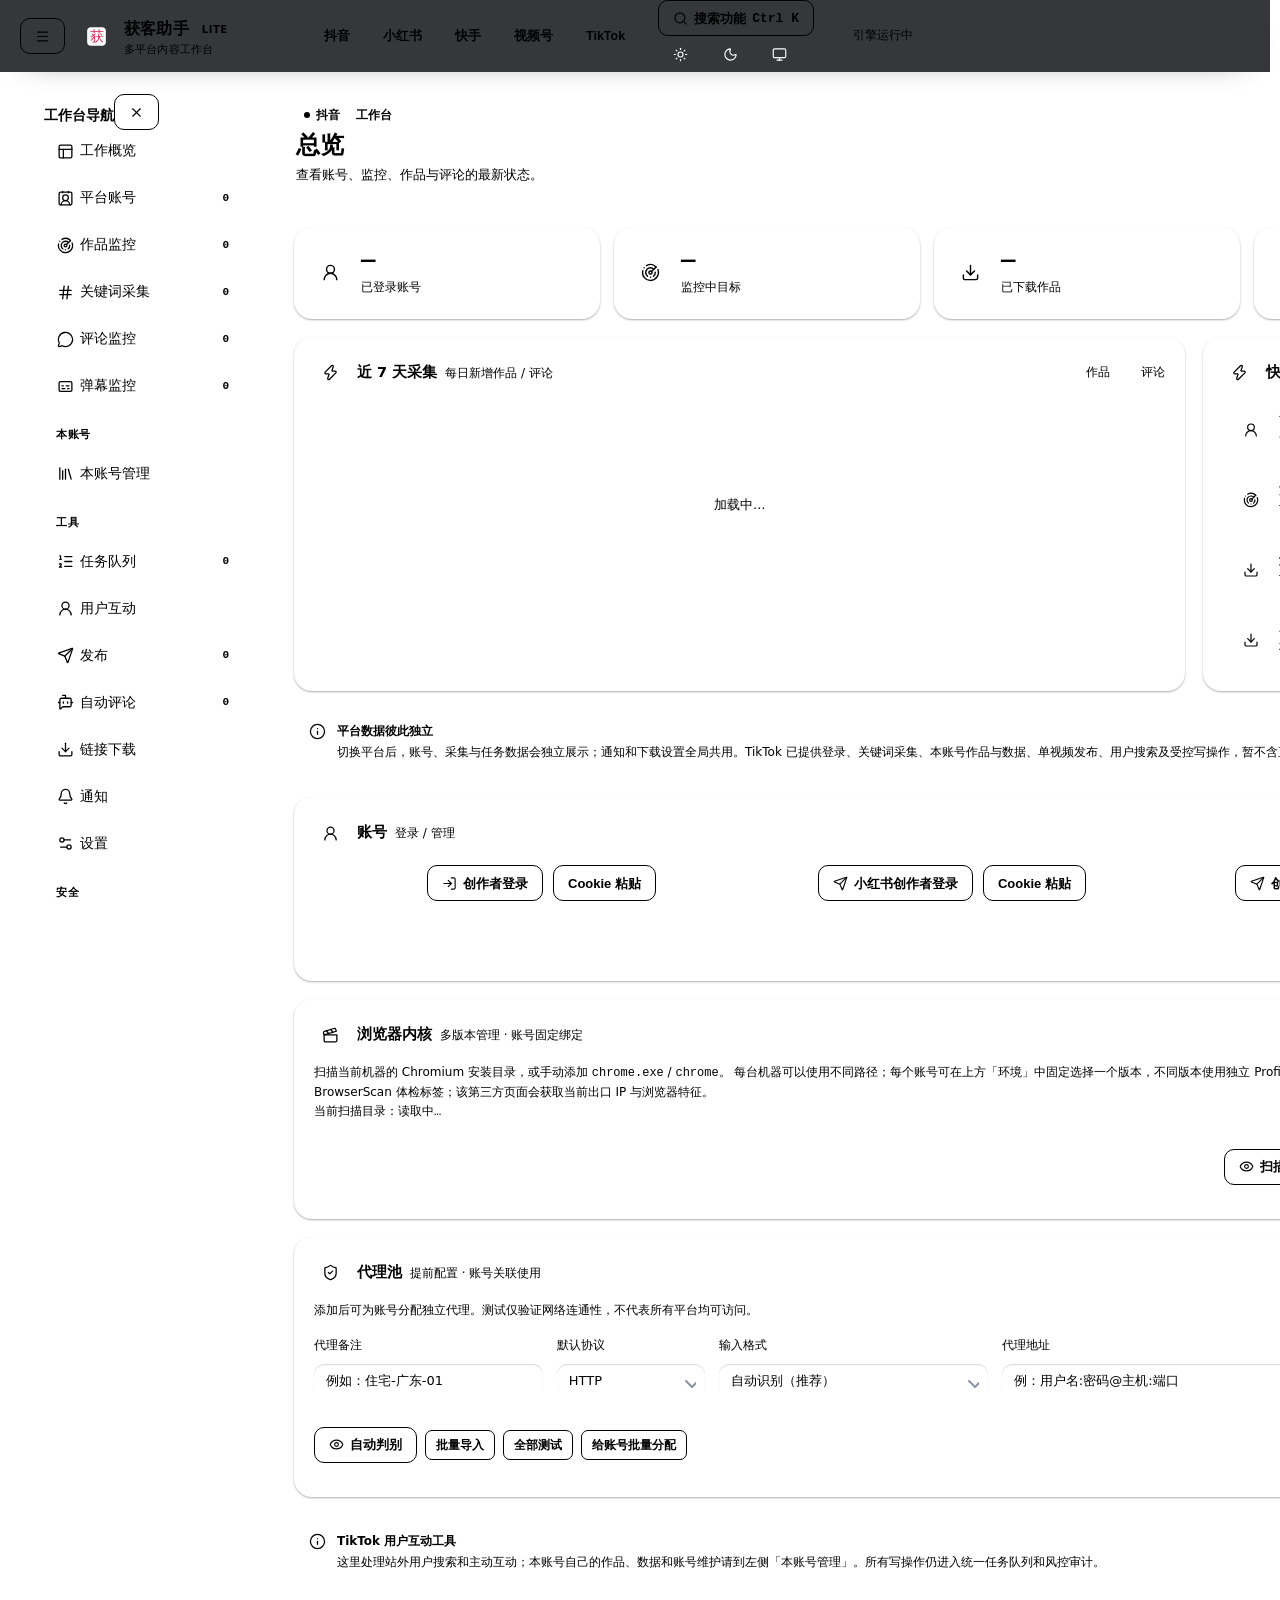
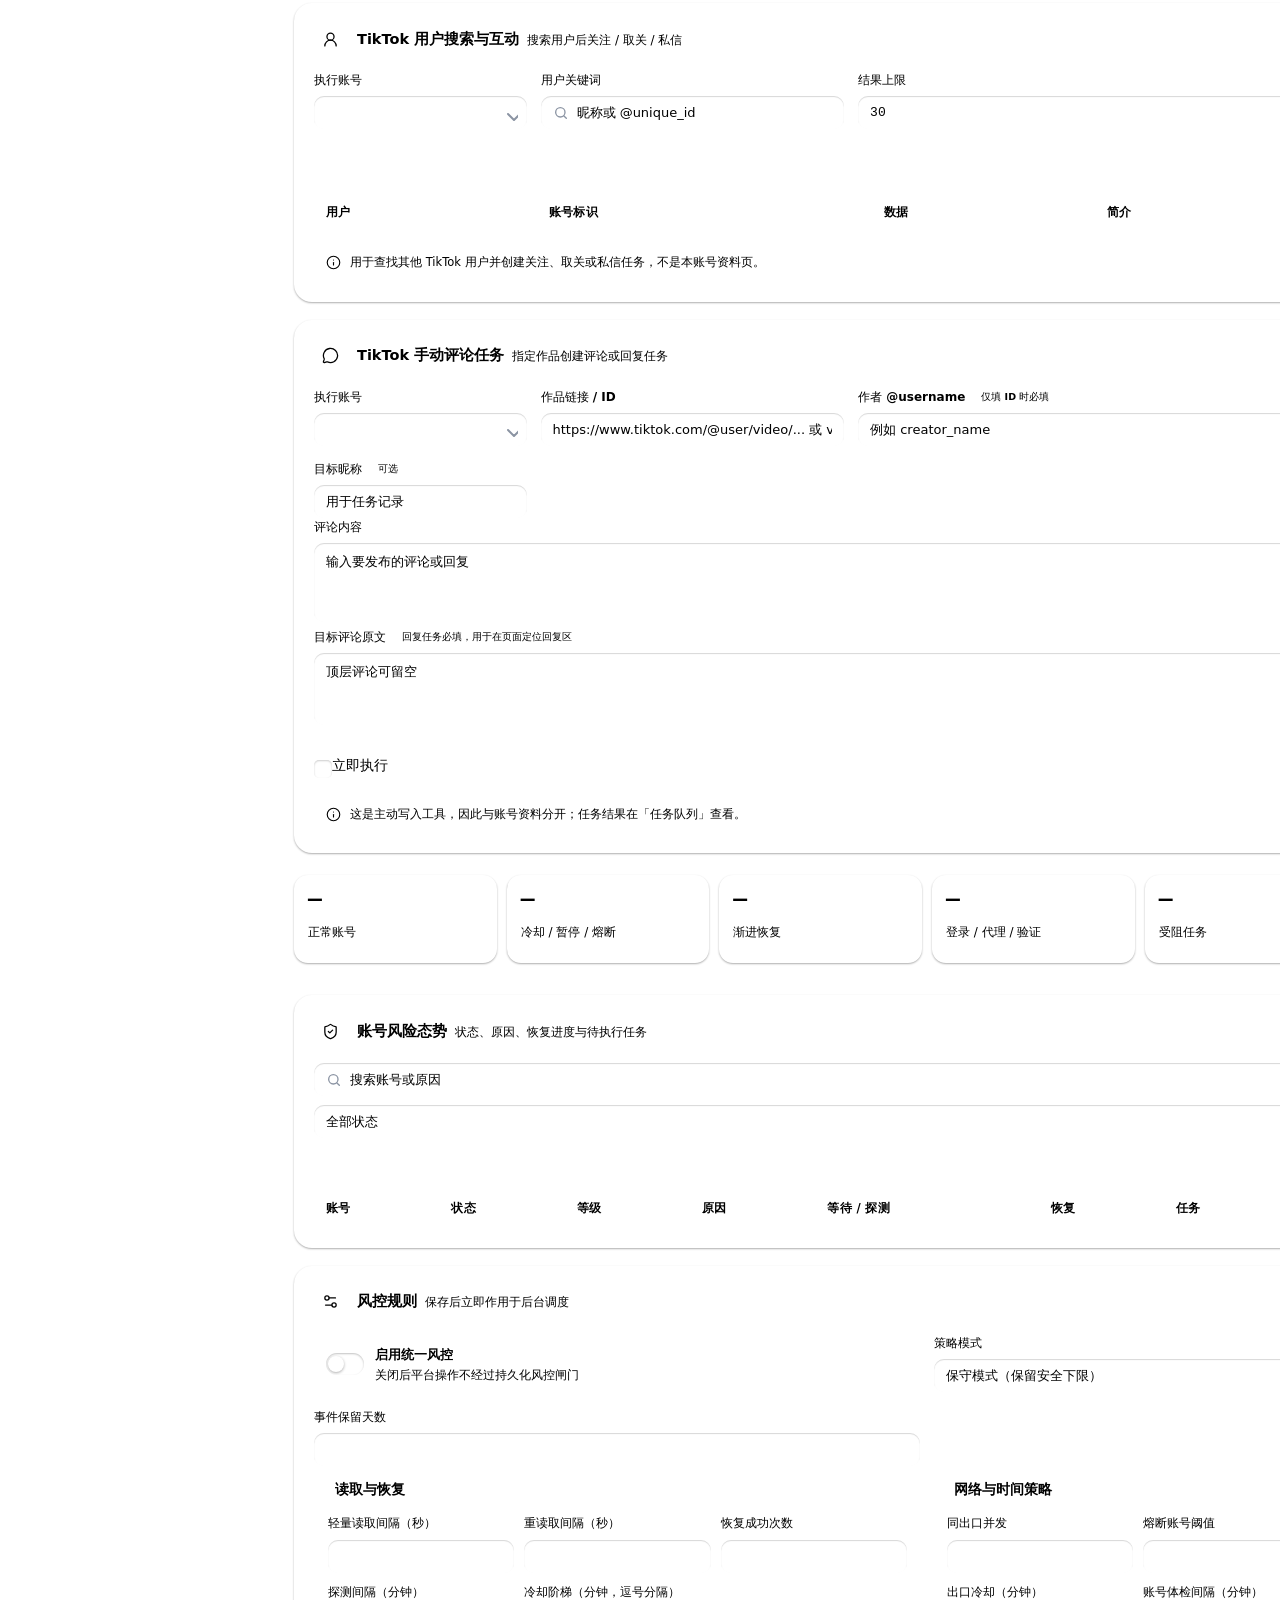
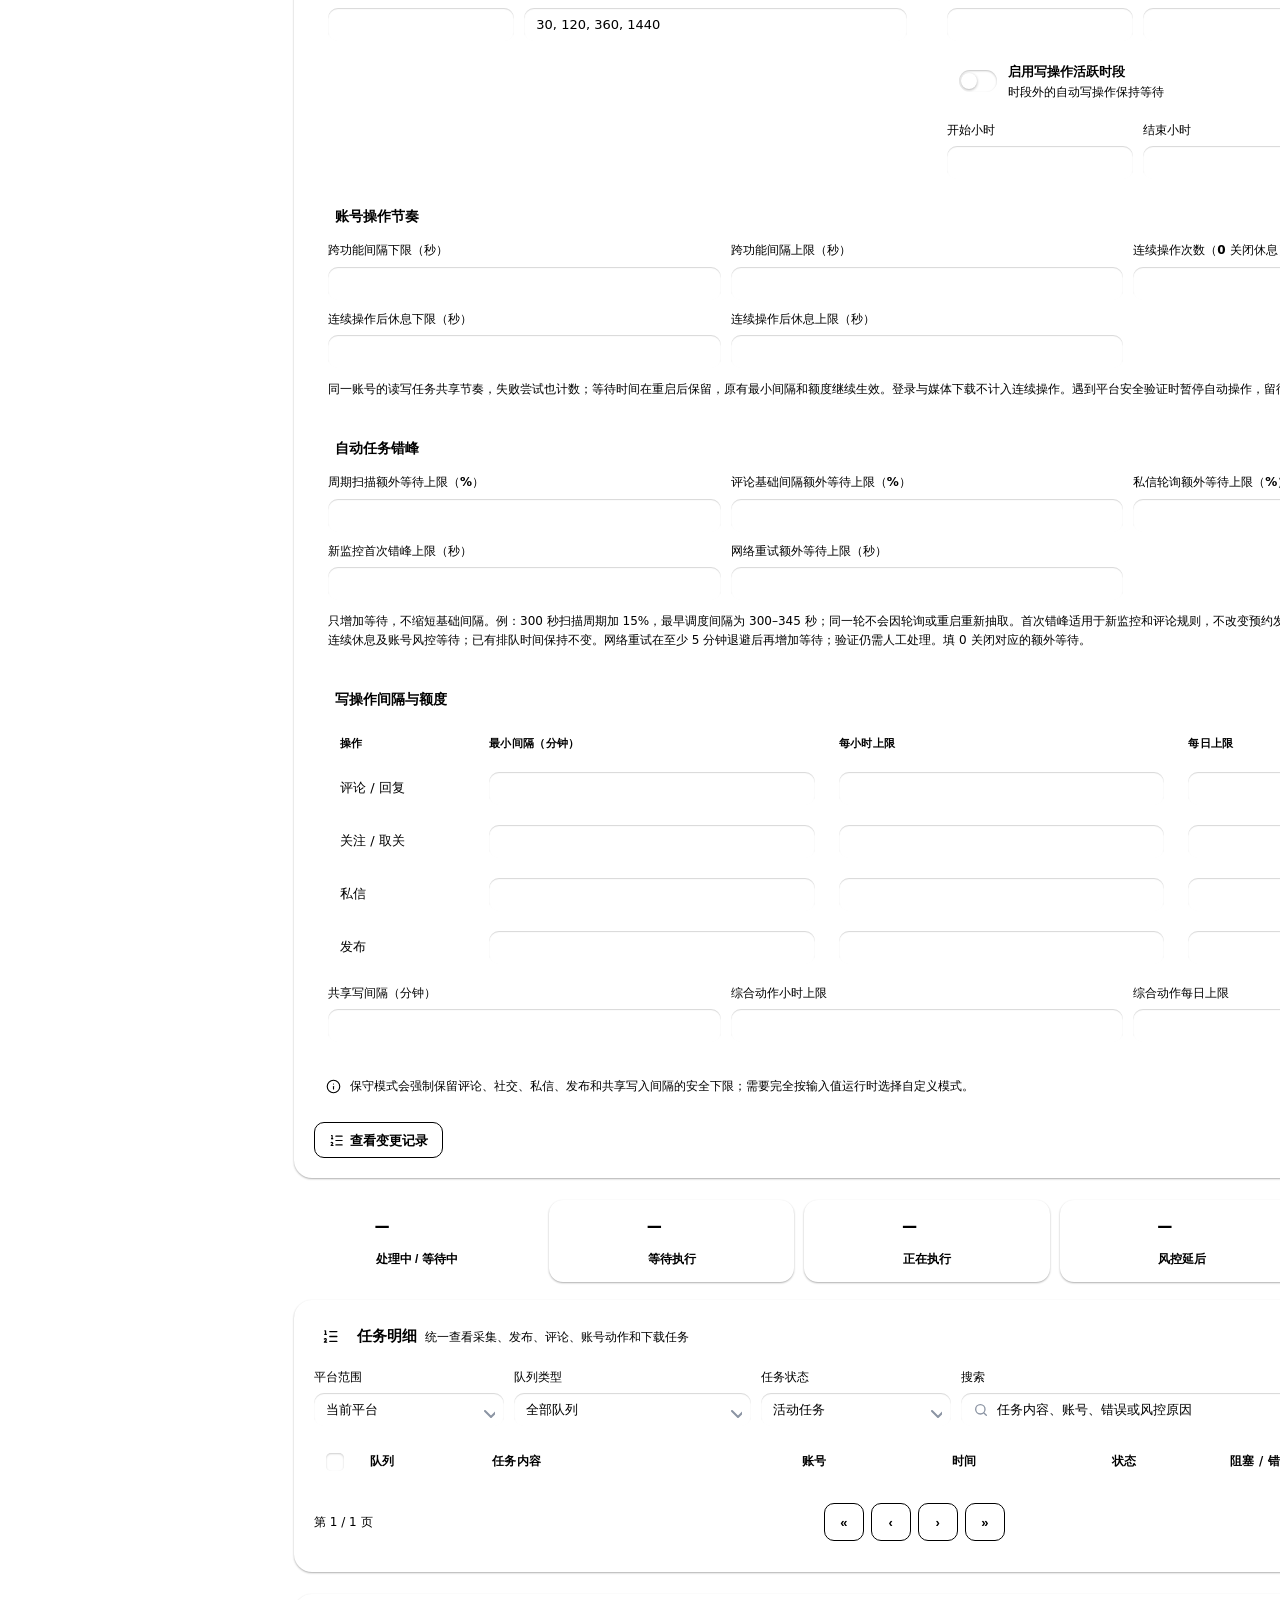
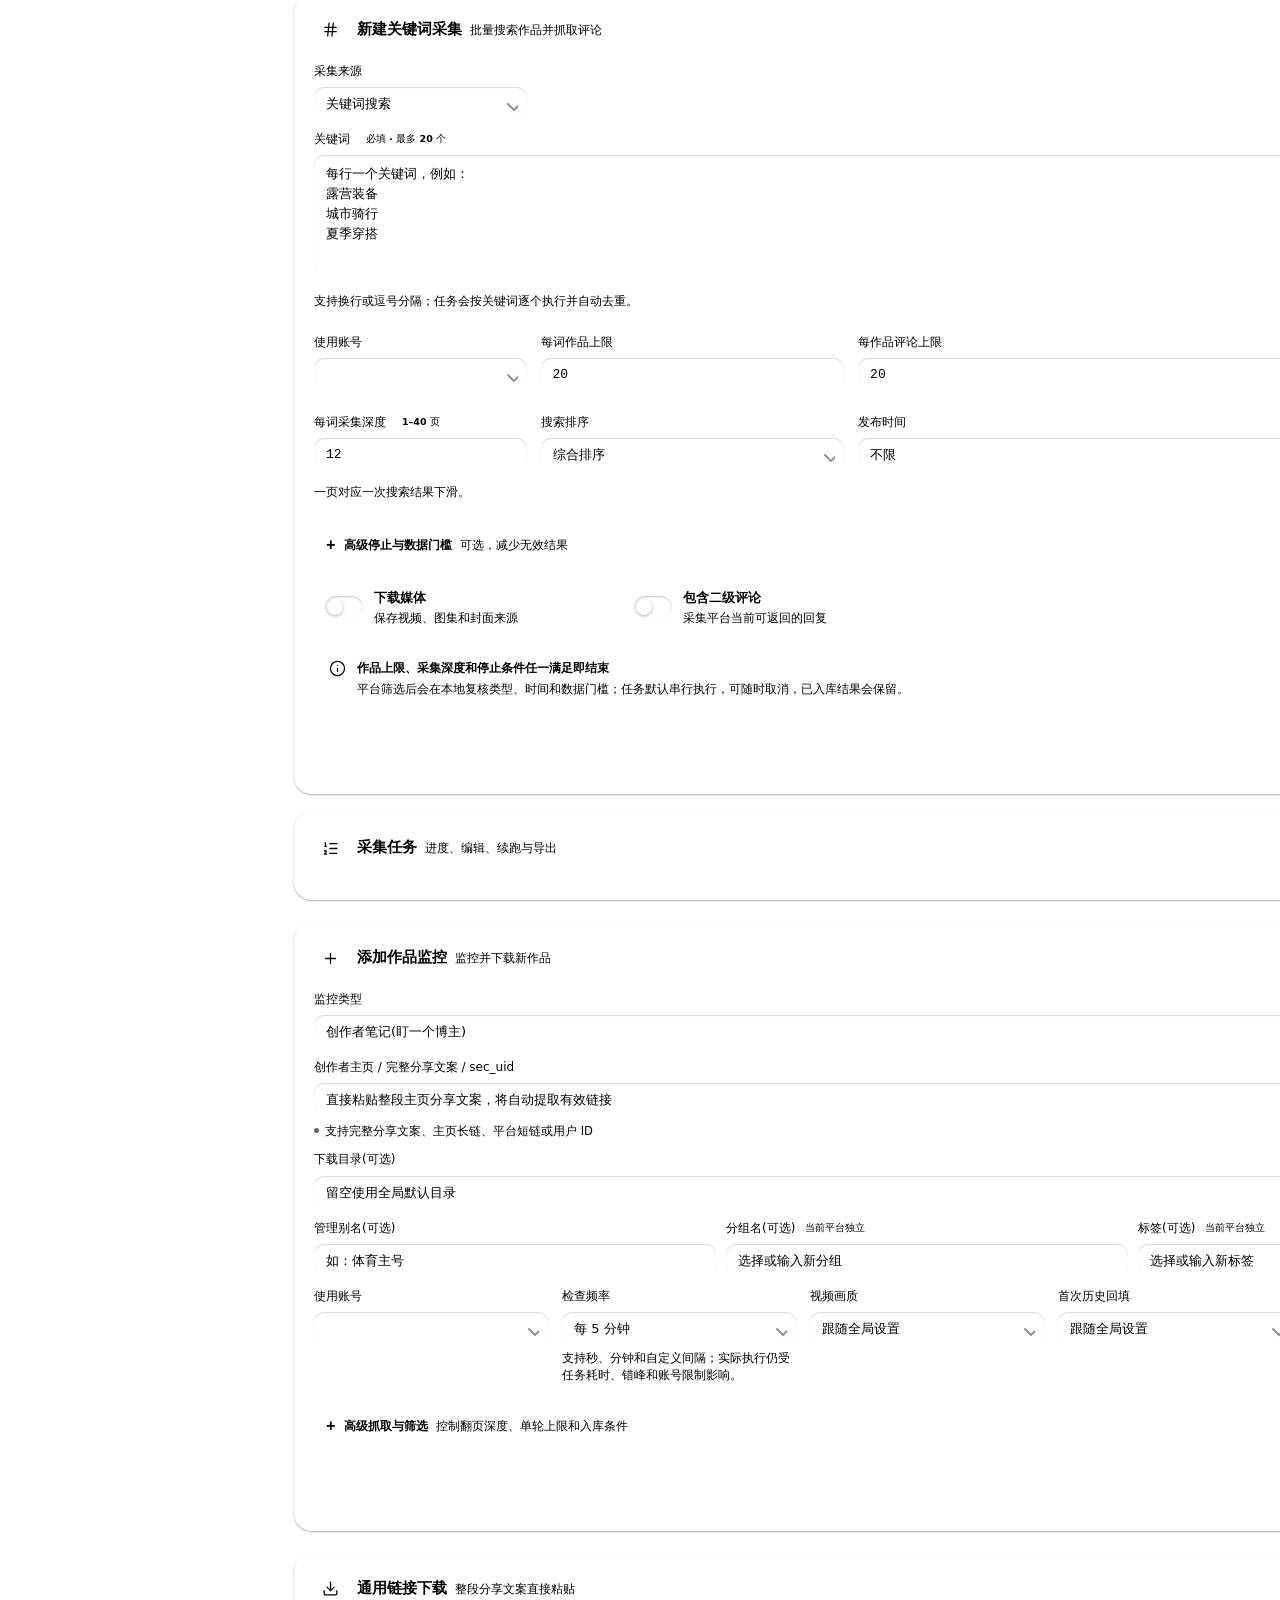
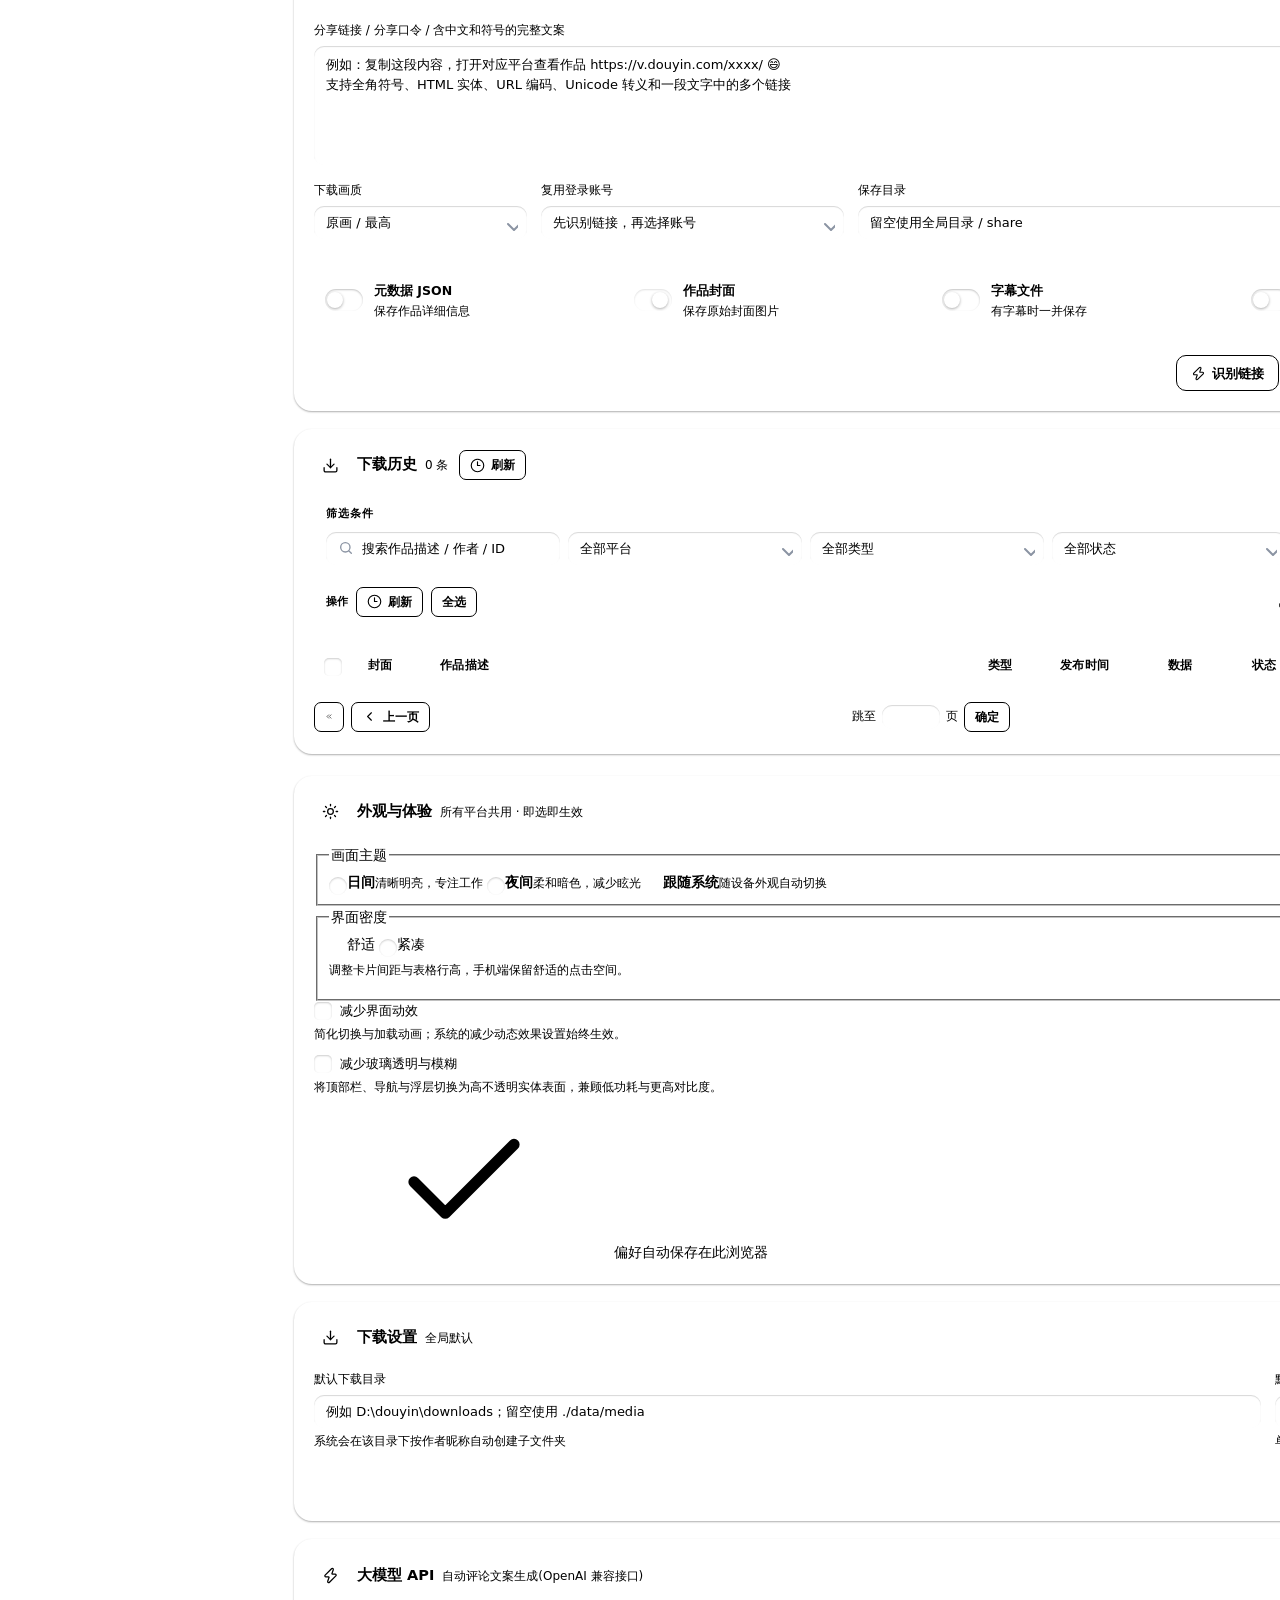
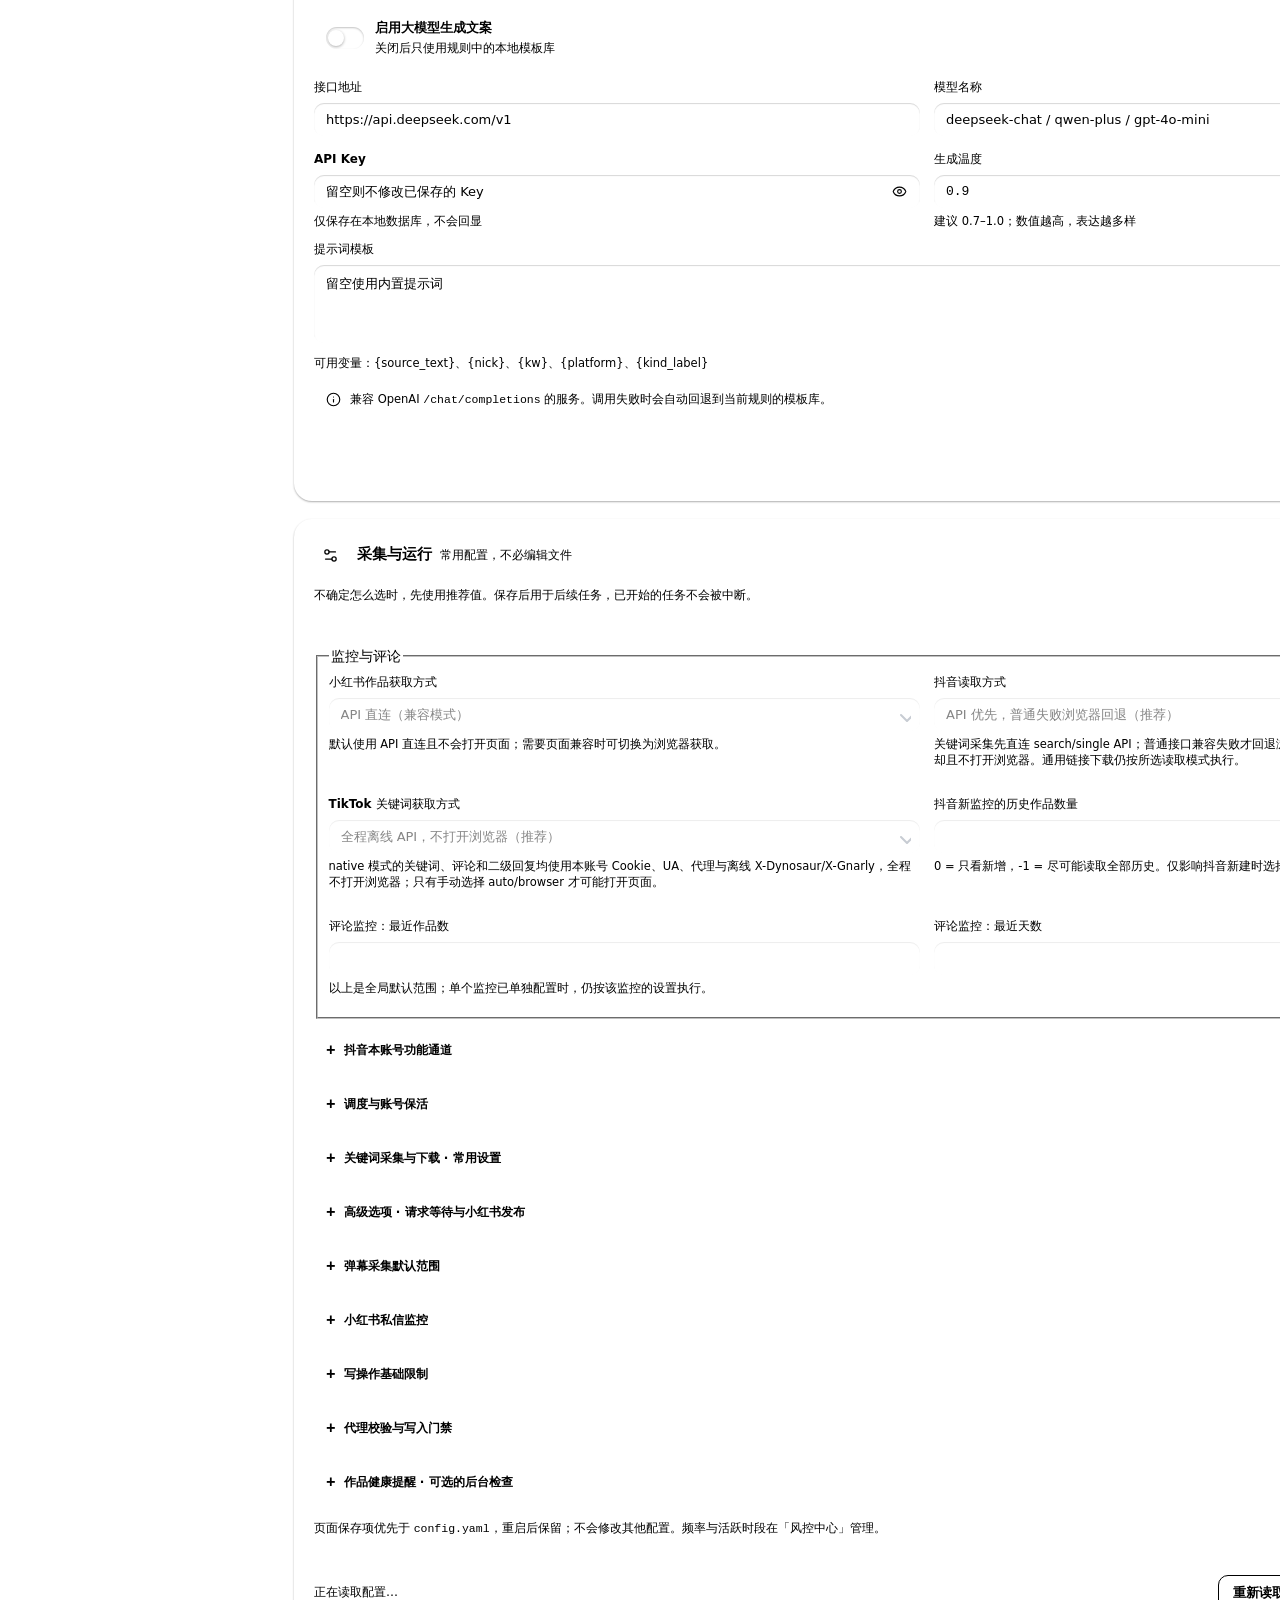
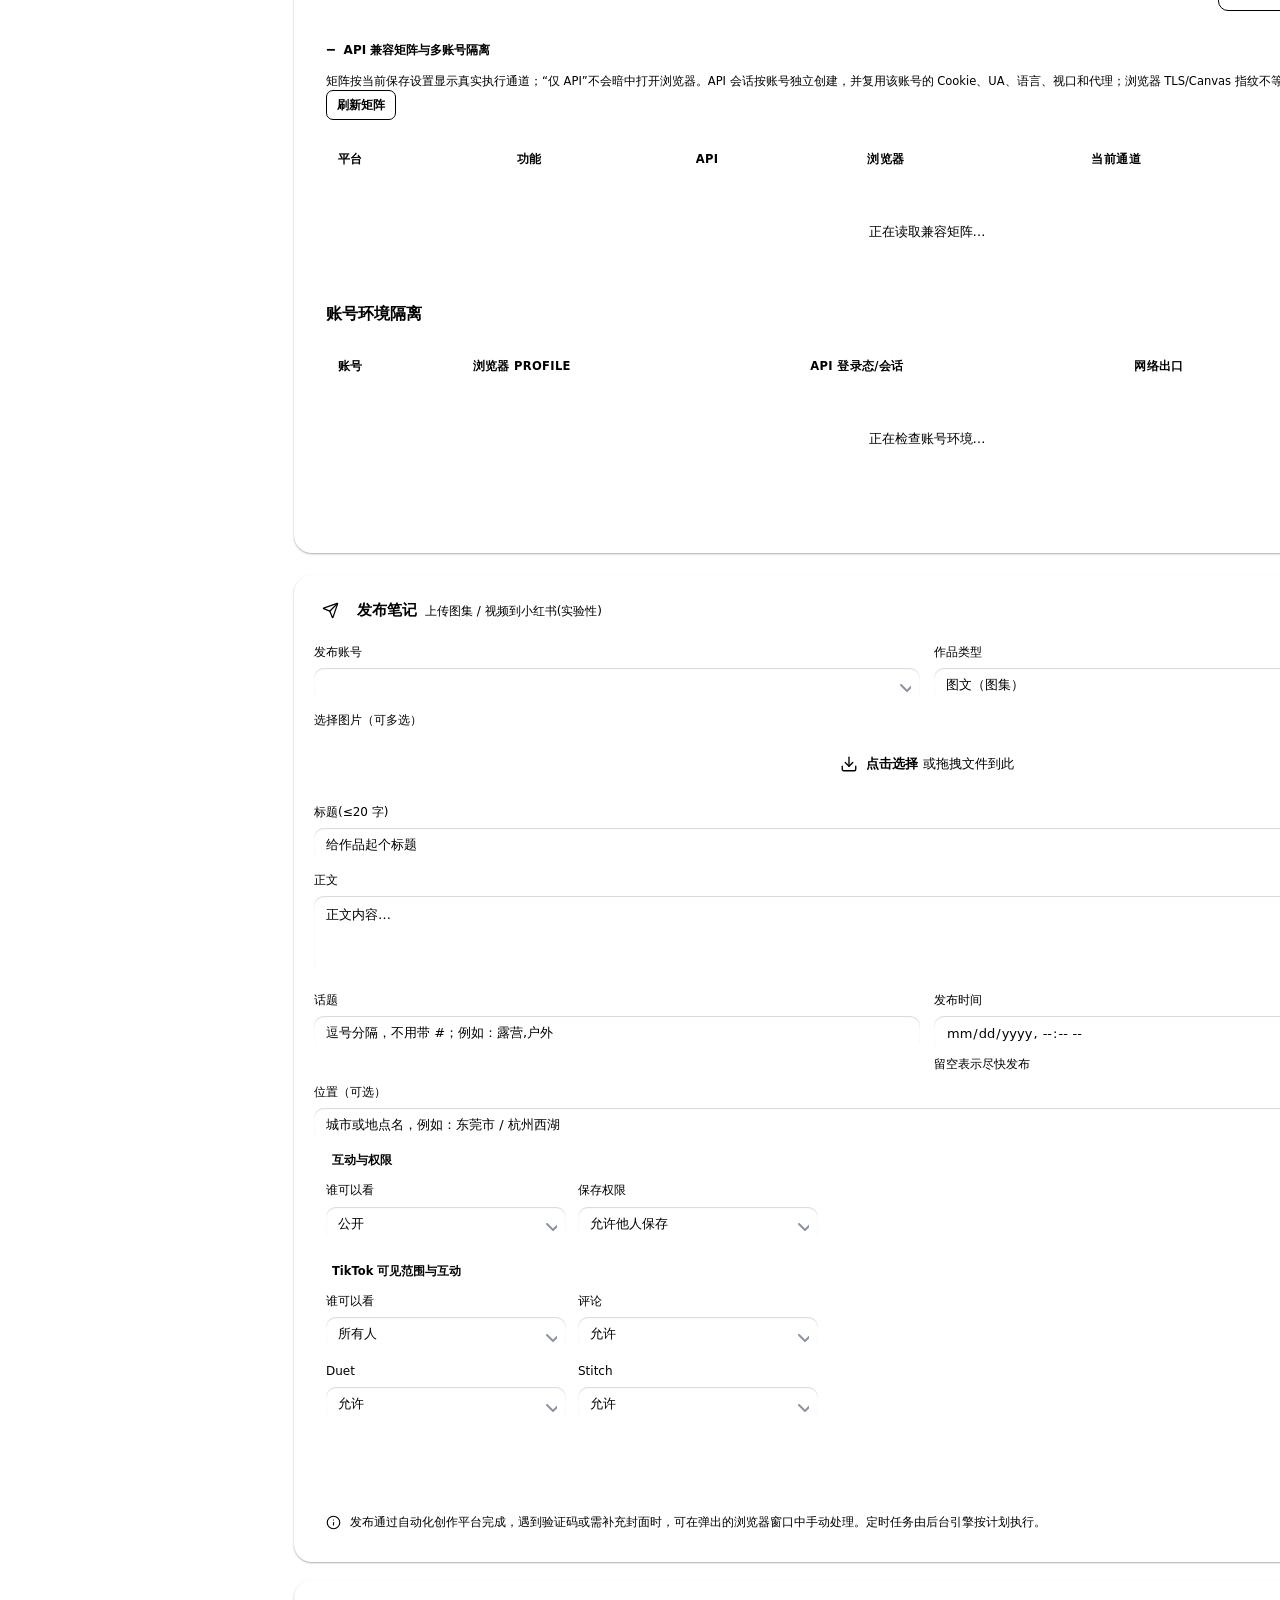
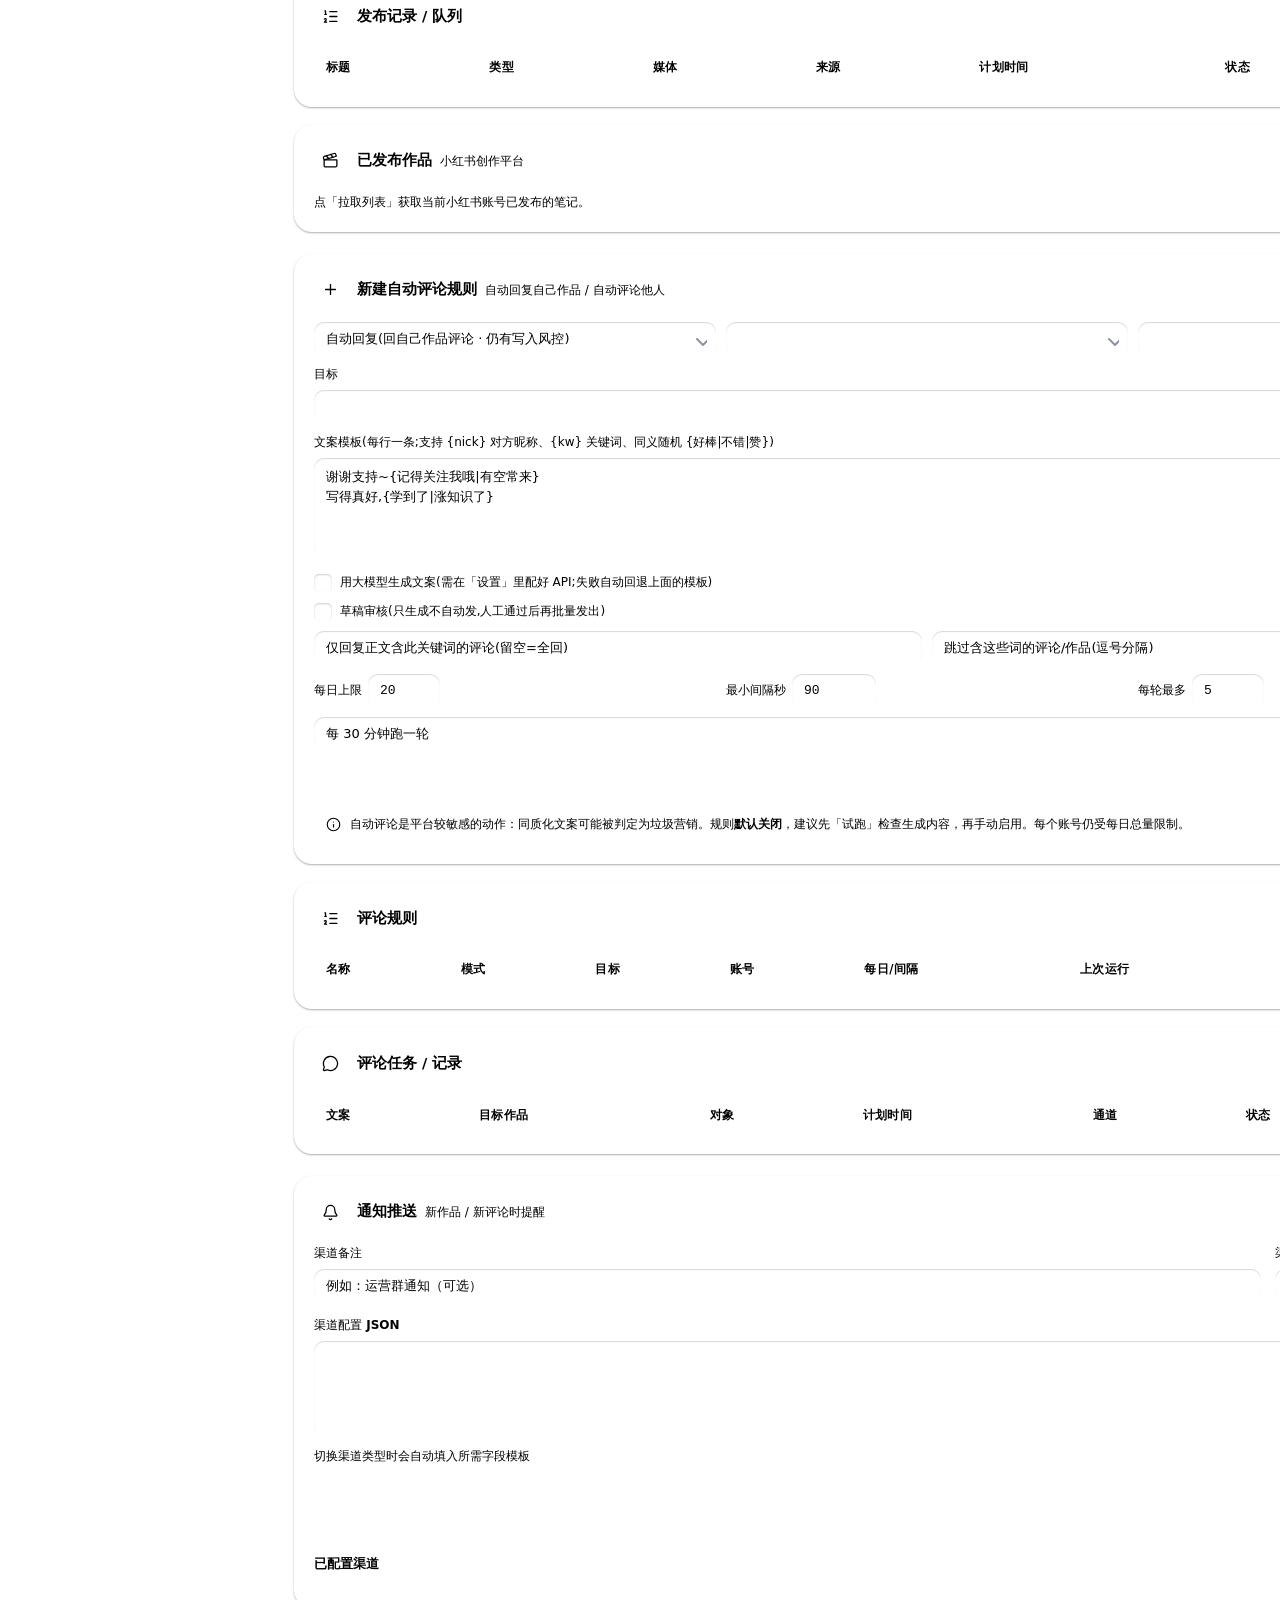
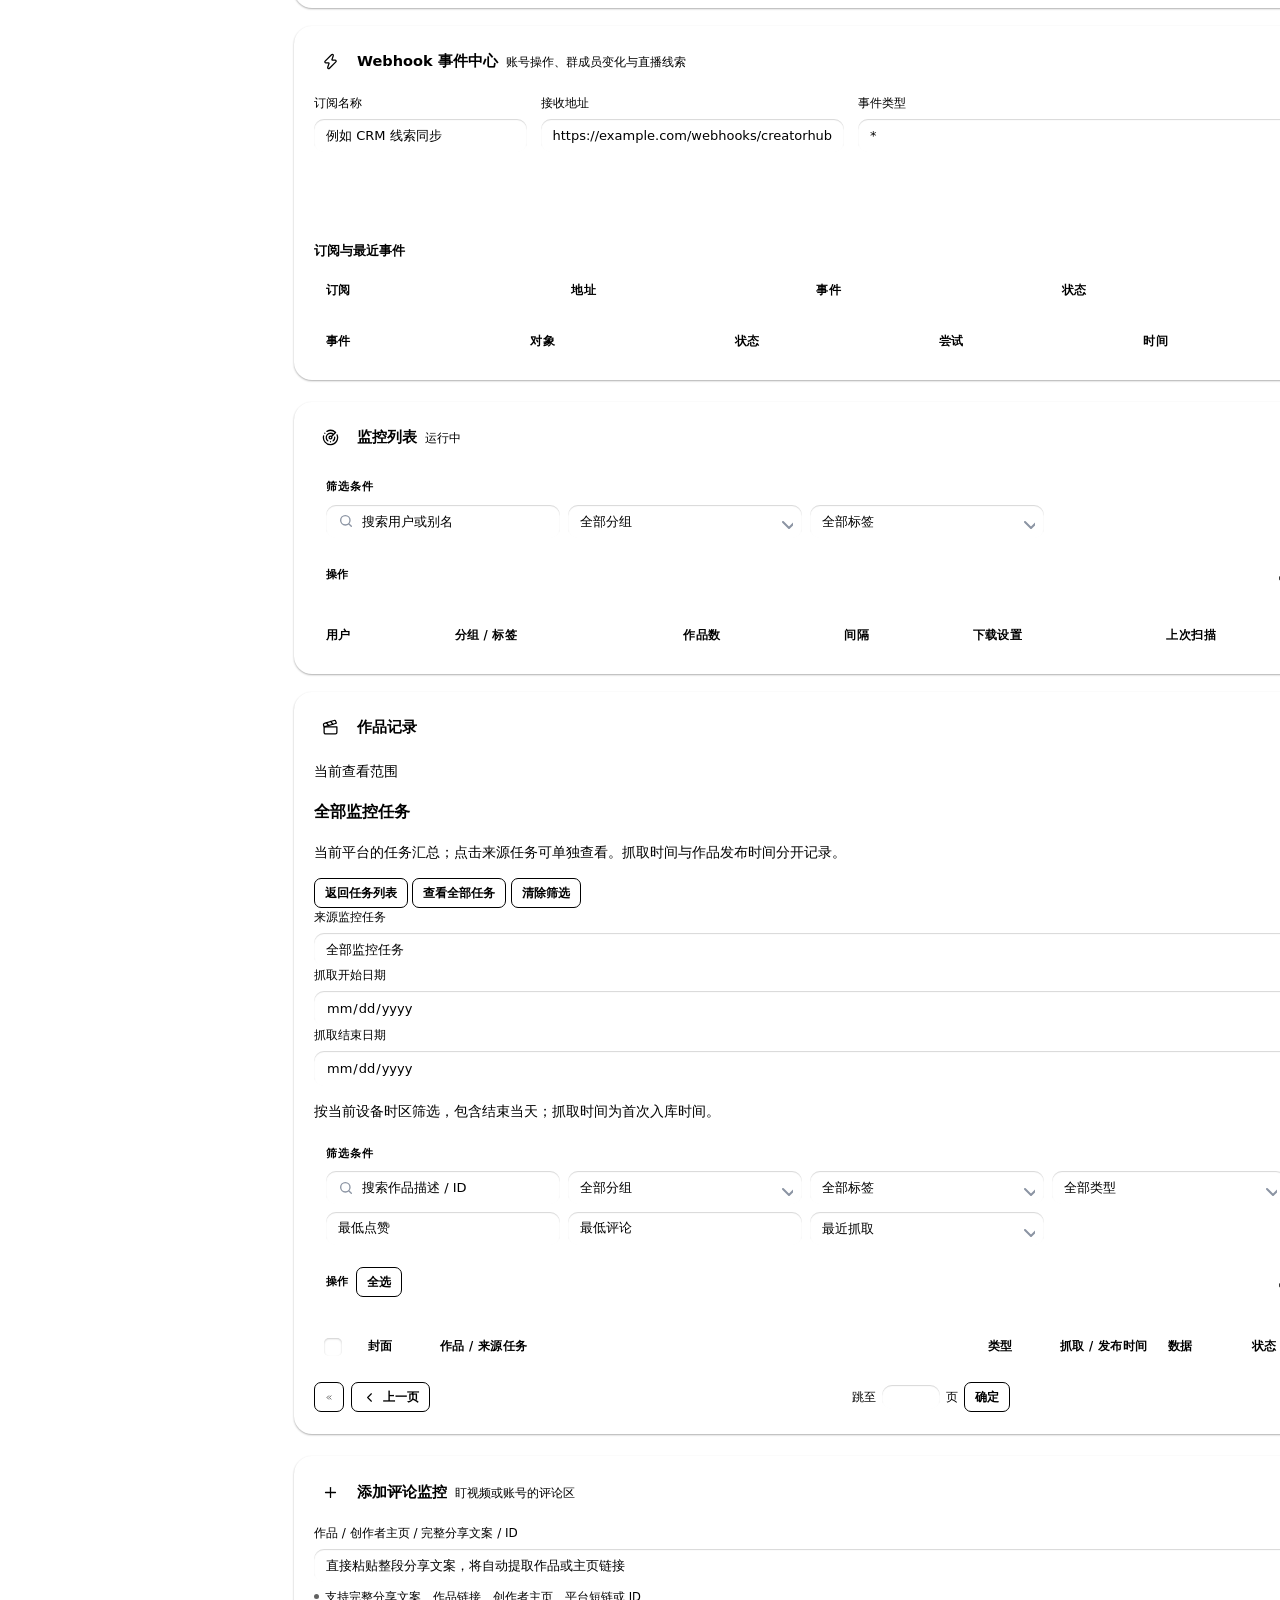
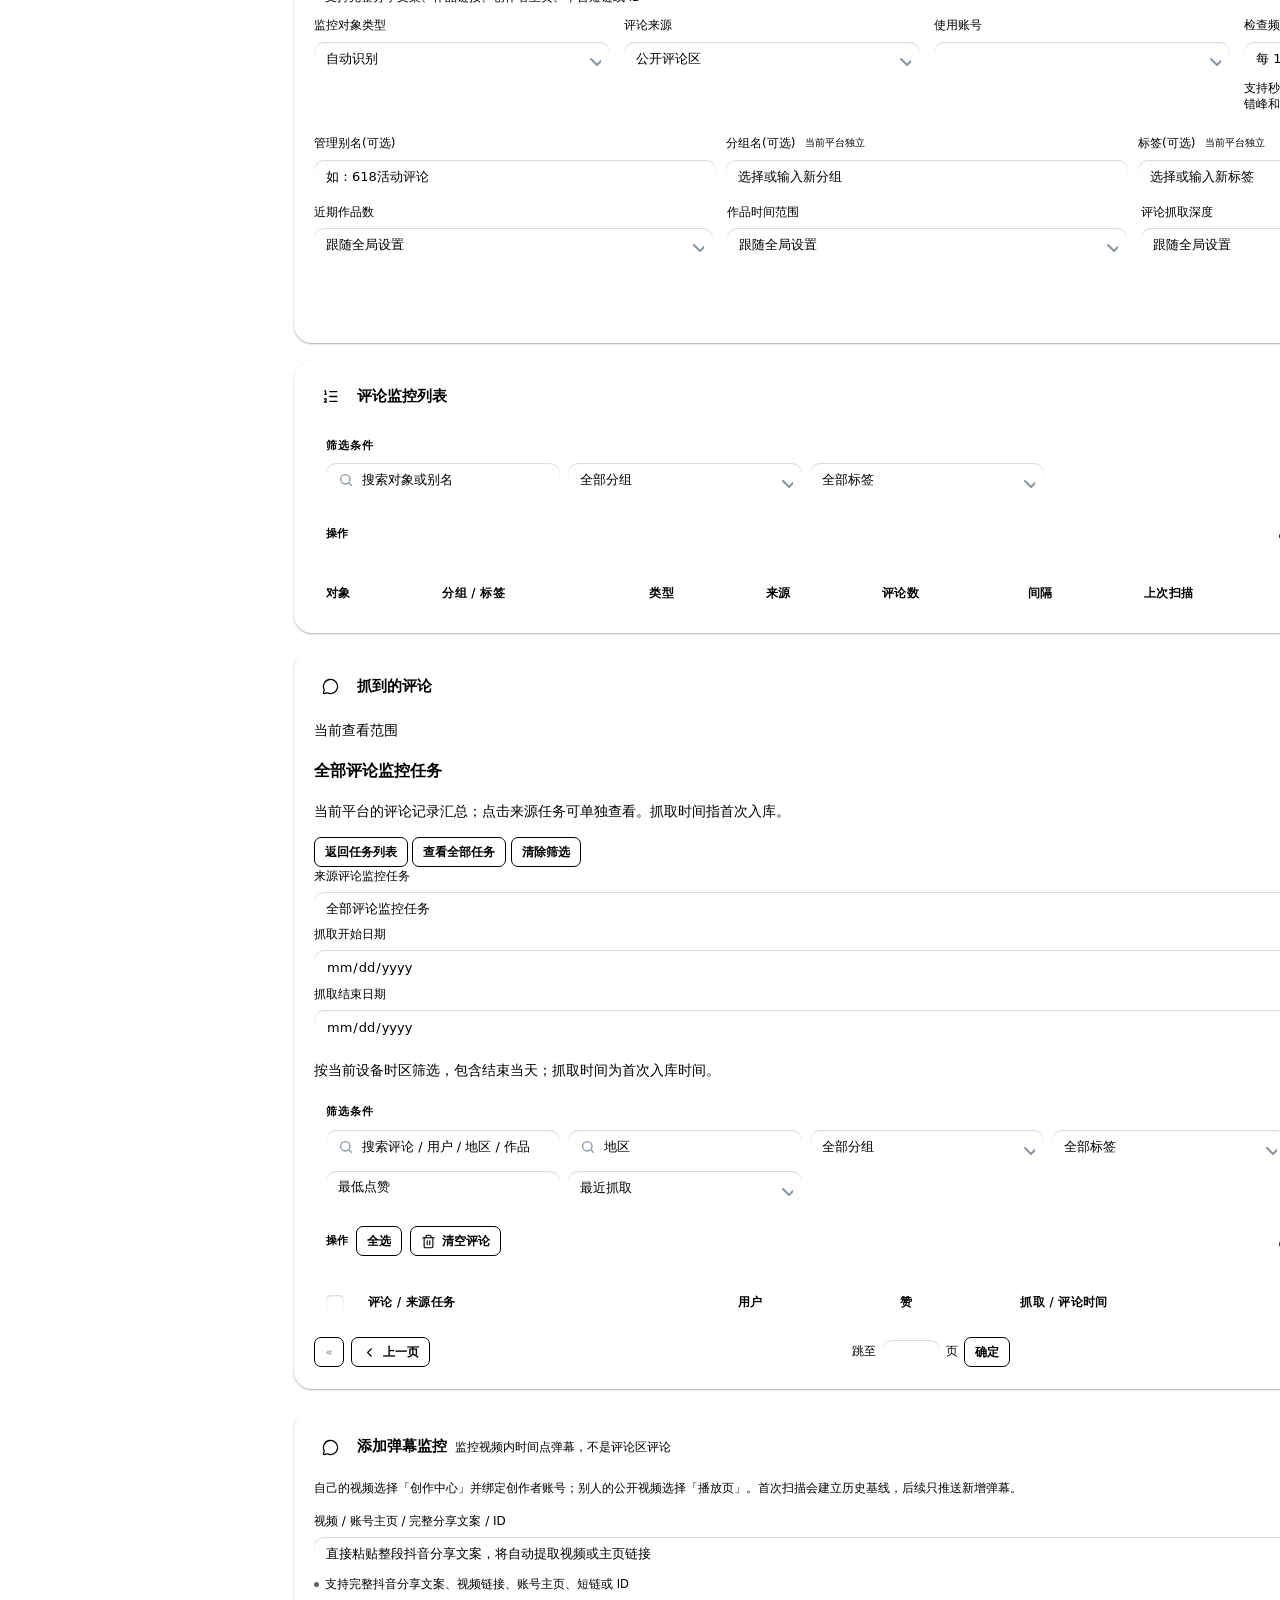
==== app/web/index.html @ 60011bda "Merge pull request #1 from godheng/codex/douyin-dm-v1 实现抖音文字私信单发与批量任务，保留商业授权并统一 aispace 包名" ====
<!DOCTYPE html>
<html lang="zh-CN" data-theme="light" data-guide-base="https://3441293738.github.io/creatorhub/guide/">
<head>
<meta charset="utf-8">
<meta name="viewport" content="width=device-width, initial-scale=1">
<title>获客助手</title>
<meta name="color-scheme" content="light dark">
<meta name="theme-color" content="#f5f5f7">
<script src="/static/appearance.js"></script>
<!-- System fonts render immediately, including when the workbench is offline. -->
<style>
  :root {
    /* shell sizing */
    --header-h:68px; --sidebar-w:232px; --content-max:1260px;
    /* Semantic color and density tokens live in appearance.css. */
    /* shape */
    --r-xs:7px; --r-sm:10px; --r:14px; --r-lg:18px;
    --sh-sm:0 1px 2px rgba(0,0,0,.32), inset 0 1px 0 rgba(255,255,255,.025);
    --sh:0 1px 2px rgba(0,0,0,.35), 0 16px 36px -20px rgba(0,0,0,.78), inset 0 1px 0 rgba(255,255,255,.025);
    --sh-lg:0 3px 8px rgba(0,0,0,.32), 0 28px 64px -24px rgba(0,0,0,.82);
    --ease:cubic-bezier(.2,.75,.25,1);
    --ease-out:cubic-bezier(.16,1,.3,1);
    --sans:"Fira Sans",system-ui,-apple-system,"Segoe UI","Microsoft YaHei",sans-serif;
    --mono:"Fira Code",ui-monospace,"SFMono-Regular","JetBrains Mono",Consolas,monospace;
  }
  * { box-sizing:border-box; }
  html { scroll-behavior:smooth; scrollbar-gutter:stable; }
  body {
    margin:0; min-height:100vh;
    font:14px/1.6 var(--sans);
    color:var(--fg);
    background:
      radial-gradient(1200px 600px at 80% -10%, rgba(254,44,85,.07), transparent 60%),
      radial-gradient(900px 500px at 0% 0%, rgba(56,189,248,.05), transparent 55%),
      var(--bg);
    -webkit-font-smoothing:antialiased;
    text-rendering:optimizeLegibility;
  }
  ::selection { background:var(--acc-soft); }

  /* ── scrollbar ── */
  *::-webkit-scrollbar { height:10px; width:10px; }
  *::-webkit-scrollbar-thumb { background:var(--surface-3); border-radius:8px; border:2px solid transparent; background-clip:padding-box; }
  *::-webkit-scrollbar-thumb:hover { background:var(--mut-2); background-clip:padding-box; }
  html { scrollbar-color:var(--surface-3) transparent; scrollbar-width:thin; }

  /* 原生日期选择器使用品牌色；复选框 / 单选框在表单区域统一重绘 */
  input[type=date], input[type=datetime-local], input[type=time] { accent-color:var(--acc); }
  input[type=date]::-webkit-calendar-picker-indicator,
  input[type=datetime-local]::-webkit-calendar-picker-indicator { cursor:pointer; }
  /* ── header ── */
  header {
    position:sticky; top:0; z-index:30;
    padding:0 20px;
    background:rgba(9,11,16,.82); backdrop-filter:blur(18px) saturate(135%);
    border-bottom:1px solid var(--line-soft);
    box-shadow:0 10px 32px -28px rgba(0,0,0,.85);
  }
  .header-inner {
    width:100%; max-width:1540px; min-height:var(--header-h); margin:0 auto;
    display:flex; align-items:center; gap:14px;
  }
  .brand { display:flex; align-items:center; gap:11px; flex:0 0 calc(var(--sidebar-w) - 20px); min-width:0; }
  .brand-mark {
    display:grid; place-items:center; width:34px; height:34px; border-radius:10px;
    background:linear-gradient(135deg,var(--acc),#ff6a85); color:#fff;
    box-shadow:0 4px 14px -4px var(--acc-ring);
  }
  .brand-mark svg { width:19px; height:19px; }
  .brand-copy { min-width:0; display:grid; gap:1px; }
  header h1 { font-size:16px; font-weight:650; margin:0; letter-spacing:.2px; color:var(--fg-strong); }
  .brand-sub { color:var(--mut-2); font-size:10.5px; line-height:1.2; letter-spacing:.15px; white-space:nowrap; }
  .badge-lite { font-size:10px; font-weight:600; color:var(--acc); background:var(--acc-soft); padding:2px 7px; border-radius:6px; vertical-align:middle; margin-left:6px; letter-spacing:.5px; }
  .spacer { flex:1; }
  .engine {
    display:inline-flex; align-items:center; gap:7px;
    font-size:12px; color:var(--mut); padding:6px 11px;
    border:1px solid var(--line); border-radius:999px; background:var(--surface);
  }
  .dot { width:7px; height:7px; border-radius:50%; background:var(--success); box-shadow:0 0 0 0 var(--success-soft); }
  .dot.live { animation:pulse 2s var(--ease) infinite; }

  /* ── platform switch ── */
  .pswitch { display:inline-flex; gap:3px; background:var(--surface); border:1px solid var(--line); border-radius:999px; padding:4px; }
  .pswitch button { background:transparent; border:1px solid transparent; color:var(--mut); font-weight:600; font-size:12.5px; padding:6px 14px; border-radius:999px; }
  .pswitch button:hover { color:var(--fg); background:var(--surface-2); }
  .pswitch button.active[data-pf="douyin"] { background:var(--acc-soft); color:var(--acc); border-color:var(--acc-ring); }
  .pswitch button.active[data-pf="xhs"] { background:var(--xhs-soft); color:var(--xhs); border-color:var(--xhs-ring); }
  .pswitch button.active[data-pf="kuaishou"] { background:rgba(255,121,2,.16); color:#ff7902; border-color:rgba(255,121,2,.4); }
  .pswitch button.active[data-pf="shipinhao"] { background:rgba(7,193,96,.16); color:#07c160; border-color:rgba(7,193,96,.4); }
  .pswitch button.active[data-pf="tiktok"] { background:rgba(37,244,238,.12); color:#00b8b2; border-color:rgba(254,44,85,.38); }
  .hidden { display:none !important; }

  /* Platform accents and light/dark themes are independent: appearance.css. */

  /* ── 小红书笔记瀑布流卡片 ── */
  .xhs-grid { columns:240px; column-gap:14px; }
  .ncard {
    position:relative; break-inside:avoid; margin:0 0 14px;
    background:var(--surface); border:1px solid var(--line); border-radius:16px;
    overflow:hidden; box-shadow:var(--sh-sm);
    transition:transform .18s var(--ease), box-shadow .18s var(--ease), border-color .18s var(--ease);
  }
  .ncard:hover { transform:translateY(-2px); box-shadow:var(--sh); border-color:var(--acc-ring); }
  .ncard:has(.ncard-sel:checked) { border-color:var(--acc); box-shadow:0 0 0 2px var(--acc-ring), var(--sh); }
  /* 统一封面比例:即便图裂/无封面也占位,避免绝对定位的类型角标压到标题首字 */
  .ncard-cover { display:block; width:100%; aspect-ratio:3/4; background:var(--surface-3); object-fit:cover; }
  .ncard-cover.ph { display:grid; place-items:center; color:var(--mut-2); }
  .ncard-cover.ph svg { width:30px; height:30px; opacity:.5; }
  .ncard-type {
    position:absolute; top:8px; left:8px; display:inline-flex; align-items:center; gap:4px;
    background:rgba(0,0,0,.55); color:#fff; font-size:11px; font-weight:600;
    padding:3px 8px; border-radius:999px; backdrop-filter:blur(2px);
  }
  .ncard-type svg { width:12px; height:12px; }
  .ncard-sel { position:absolute; top:8px; right:8px; width:18px; height:18px; accent-color:var(--acc); cursor:pointer; }
  .ncard-body { padding:11px 12px 12px; }
  .ncard-title { font-size:13px; line-height:1.45; color:var(--fg); margin:0 0 9px;
    display:-webkit-box; -webkit-line-clamp:2; -webkit-box-orient:vertical; overflow:hidden; }
  .ncard-foot { display:flex; align-items:center; gap:7px; font-size:11.5px; color:var(--mut); }
  .ncard-foot .like { margin-left:auto; display:inline-flex; align-items:center; gap:3px; }
  .ncard-foot .like svg { width:13px; height:13px; color:var(--acc); }
  .ncard-actions { display:flex; gap:6px; margin-top:10px; padding-top:10px; border-top:1px solid var(--line-soft); }
  .ncard-actions button { flex:1; }
  /* 作品评论弹窗条目 */
  .wc-item { padding:10px 2px; border-bottom:1px solid var(--line-soft); }
  .wc-item.reply { margin-left:20px; border-left:2px solid var(--line); padding-left:10px; }
  .wc-head { display:flex; align-items:baseline; gap:8px; }
  .wc-head b { font-size:13px; color:var(--fg-strong); }
  .wc-time { font-size:11px; color:var(--mut); margin-left:auto; }
  .wc-text { font-size:13px; line-height:1.5; color:var(--fg); margin:4px 0 5px; word-break:break-word; }
  .wc-meta { display:inline-flex; align-items:center; gap:4px; font-size:11.5px; color:var(--mut); }
  .wc-meta svg { width:12px; height:12px; color:var(--acc); }
  .ncard-status { position:absolute; bottom:auto; }
  .ncard-cover, .thumb { cursor:zoom-in; }

  /* ── 来源监控 chip ── */
  .src-chip {
    display:inline-flex; align-items:center; gap:4px; max-width:100%;
    font-size:11px; color:var(--mut); background:var(--surface-2);
    border:1px solid var(--line-soft); border-radius:999px; padding:2px 8px;
    overflow:hidden; text-overflow:ellipsis; white-space:nowrap; vertical-align:middle;
  }
  .src-chip svg { width:11px; height:11px; flex:0 0 auto; opacity:.7; }

  /* ── 原生控件跟随主题(下拉弹层 / 日期日历 / 时间滚轮 / 滚动条)── */
  input[type="datetime-local"]::-webkit-calendar-picker-indicator,
  input[type="date"]::-webkit-calendar-picker-indicator { cursor:pointer; opacity:.6; transition:opacity .15s var(--ease); }
  input[type="datetime-local"]:hover::-webkit-calendar-picker-indicator,
  input[type="date"]:hover::-webkit-calendar-picker-indicator { opacity:1; }
  /* select 加大点击区与一致圆角 */
  select { cursor:pointer; }
  select:disabled { opacity:.55; cursor:not-allowed; }

  /* ── 文件选择(拖拽 + 缩略图)── */
  .filepick { position:relative; border:1.5px dashed var(--line); border-radius:var(--r-sm); background:var(--bg); transition:border-color .18s var(--ease), background .18s var(--ease); }
  .filepick:hover { border-color:#3a414f; }
  .filepick.drag { border-color:var(--acc); background:var(--acc-soft); }
  .filepick-input { position:absolute; inset:0; width:100%; height:100%; opacity:0; cursor:pointer; }
  .filepick-cta { display:flex; align-items:center; justify-content:center; gap:8px; padding:18px 14px; color:var(--mut); font-size:13px; pointer-events:none; }
  .filepick-cta b { color:var(--acc); font-weight:600; }
  .filepick-cta svg { width:18px; height:18px; }
  .filepick-list { display:flex; flex-wrap:wrap; gap:8px; padding:0 10px 10px; position:relative; z-index:1; }
  .filepick-list:empty { display:none; }
  .fp-chip { display:inline-flex; align-items:center; gap:7px; max-width:210px; background:var(--surface-2); border:1px solid var(--line); border-radius:8px; padding:4px 6px 4px 4px; font-size:12px; }
  .fp-chip > span { overflow:hidden; text-overflow:ellipsis; white-space:nowrap; }
  .fp-chip img { width:30px; height:30px; border-radius:5px; object-fit:cover; flex:0 0 auto; background:var(--surface-3); }
  .fp-ph { width:30px; height:30px; border-radius:5px; display:grid; place-items:center; background:var(--surface-3); color:var(--mut); flex:0 0 auto; }
  .fp-ph svg { width:15px; height:15px; }
  .fp-chip button { width:18px; height:18px; padding:0; border-radius:50%; background:var(--surface-3); color:var(--mut); border:none; font-size:11px; line-height:1; flex:0 0 auto; }
  .fp-chip button:hover { background:var(--danger-soft); color:var(--danger); }
  .fp-chip button svg { width:11px; height:11px; }

  /* ── 预览 lightbox ── */
  .pv-overlay {
    position:fixed; inset:0; z-index:100; display:flex; align-items:center; justify-content:center;
    background:rgba(6,7,10,.82); backdrop-filter:blur(6px); padding:24px;
    animation:slideIn .18s var(--ease);
  }
  /* 预览层要能盖在转发弹窗(#repost 同为 pv-overlay)之上,否则点缩略图看不到大图 */
  #preview { z-index:110; }
  .pv-box {
    position:relative; background:var(--surface); border:1px solid var(--line);
    border-radius:var(--r-lg); box-shadow:var(--sh);
    width:min(94vw, 860px); max-height:92vh; display:flex; flex-direction:column; overflow:hidden;
  }
  .pv-close {
    position:absolute; top:10px; right:10px; z-index:3; width:34px; height:34px; padding:0;
    border-radius:50%; background:rgba(0,0,0,.5); color:#fff; border:none;
  }
  .pv-close:hover { background:rgba(0,0,0,.72); }
  .pv-close svg { width:17px; height:17px; }
  .pv-media { position:relative; background:#0b0c0f; flex:1 1 auto; min-height:0; display:flex; }
  .pv-media video { width:100%; max-height:78vh; background:#000; display:block; margin:auto; }
  .pv-loading { color:var(--mut); font-size:13px; padding:40px; margin:auto; text-align:center; }

  /* 发小红书 · 编辑弹窗 */
  .rp-box {
    position:relative; background:var(--surface); border:1px solid var(--line);
    border-radius:var(--r-lg); box-shadow:var(--sh);
    width:min(94vw, 560px); max-height:92vh; overflow:auto; padding:22px 22px 18px;
  }
  .rp-box h2 { margin:0 0 16px; font-size:17px; }
  .rp-box .field { display:block; margin:0 0 5px; }
  .rp-src { color:var(--mut); font-size:12px; margin:-6px 0 2px; }
  .rp-thumbs { display:flex; gap:8px; align-items:center; overflow-x:auto; padding:2px 0 6px; }
  .rp-th { position:relative; flex:0 0 auto; width:72px; cursor:grab; }
  .rp-th:active { cursor:grabbing; }
  .rp-th.dragover { outline:2px dashed var(--brand, #ff2e51); outline-offset:2px; border-radius:10px; }
  .rp-th img, .rp-thumbs .rp-th-ph { width:72px; height:72px; border-radius:10px; object-fit:cover; cursor:zoom-in; border:1px solid var(--line, #e5e5e5); background:var(--card, #f4f4f4); display:block; }
  .rp-thumbs .rp-th-ph { flex:0 0 auto; display:flex; align-items:center; justify-content:center; }
  .rp-th-badge { position:absolute; top:3px; left:3px; font-size:10px; line-height:1; padding:2px 5px; border-radius:6px; background:rgba(0,0,0,.55); color:#fff; pointer-events:none; }
  .rp-th-badge.cover { background:var(--brand, #ff2e51); }
  .rp-th-x { position:absolute; top:2px; right:2px; width:18px; height:18px; border:none; border-radius:50%; background:rgba(0,0,0,.6); color:#fff; font-size:11px; line-height:1; cursor:pointer; padding:0; display:flex; align-items:center; justify-content:center; }
  .rp-th-x:hover { background:#e0245e; }
  .rp-th-x svg { width:11px; height:11px; }
  .rp-th-mv { position:absolute; bottom:2px; left:2px; right:2px; display:flex; justify-content:space-between; }
  .rp-th-mv button { width:22px; height:18px; border:none; border-radius:5px; background:rgba(0,0,0,.55); color:#fff; cursor:pointer; font-size:13px; line-height:1; padding:0; }
  .rp-th-mv button svg { width:12px; height:12px; }
  .rp-th-mv button:disabled { opacity:.3; cursor:default; }
  .rp-th-more { flex:0 0 auto; align-self:center; color:var(--mut); font-size:12px; white-space:nowrap; padding:0 4px; }

  /* carousel */
  .pv-carousel { position:relative; width:100%; overflow:hidden; }
  .pv-track { display:flex; transition:transform .28s var(--ease); will-change:transform; }
  .pv-slide { flex:0 0 100%; height:min(78vh, 720px); display:flex; align-items:center; justify-content:center; }
  .pv-slide img { max-width:100%; max-height:100%; object-fit:contain; }
  .pv-arrow {
    position:absolute; top:50%; transform:translateY(-50%); z-index:2;
    width:42px; height:42px; padding:0; border:none; border-radius:50%;
    background:rgba(0,0,0,.46); color:#fff; display:grid; place-items:center;
    transition:background .15s var(--ease), opacity .15s var(--ease);
  }
  .pv-arrow:hover { background:rgba(0,0,0,.72); }
  .pv-arrow:disabled { opacity:.25; cursor:default; }
  .pv-arrow svg { width:20px; height:20px; }
  .pv-arrow.left { left:12px; } .pv-arrow.right { right:12px; }
  .pv-counter {
    position:absolute; bottom:12px; left:50%; transform:translateX(-50%); z-index:2;
    background:rgba(0,0,0,.6); color:#fff; font:600 12px/1 var(--mono);
    padding:5px 11px; border-radius:999px; letter-spacing:.5px;
  }
  .pv-cap {
    flex:0 0 auto; padding:16px 20px; border-top:1px solid var(--line-soft);
    font-size:14px; color:var(--fg); line-height:1.65; white-space:pre-wrap;
    max-height:30vh; overflow-y:auto;
  }
  .pv-cap:empty { display:none; }
  @media(max-width:600px){ .pv-slide{height:62vh} .pv-arrow{width:36px;height:36px} }

  /* ── 笔记评论列表(预览弹层内) ── */
  .cmt-wrap { width:100%; max-height:80vh; overflow-y:auto; background:var(--surface); }
  .cmt-item { padding:11px 18px; border-bottom:1px solid var(--line-soft); }
  .cmt-item:last-child { border-bottom:0; }
  .cmt-head { display:flex; align-items:center; gap:8px; }
  .cmt-head b { font-size:13px; color:var(--fg-strong); }
  .cmt-head .like { margin-left:auto; display:inline-flex; align-items:center; gap:3px; color:var(--mut); font-size:12px; font-family:var(--mono); }
  .cmt-head .like svg { width:12px; height:12px; color:var(--acc); }
  .cmt-text { font-size:13px; color:var(--fg); line-height:1.55; margin-top:4px; white-space:pre-wrap; word-break:break-word; }
  .cmt-text .mut { color:var(--mut); }
  .cmt-time { font-size:11px; color:var(--mut); margin-top:5px; }
  .ncard-actions .sm { flex:1; }
  @keyframes pulse { 0%{box-shadow:0 0 0 0 rgba(52,211,153,.5)} 70%{box-shadow:0 0 0 6px rgba(52,211,153,0)} 100%{box-shadow:0 0 0 0 rgba(52,211,153,0)} }

  /* ── 本账号:作品卡 foot 复用 ncard;关注/粉丝行 ── */
  .fu-cell { display:flex; align-items:center; gap:10px; }
  .fu-cell .avatar { width:36px; height:36px; }
  .fu-cell b { color:var(--fg-strong); }
  .follow-toolbar { display:flex; align-items:center; justify-content:space-between; gap:10px; margin-bottom:12px; }
  .follow-toolbar input[type="search"] { width:min(360px,100%); }
  .follow-sync-status { display:grid; grid-template-columns:minmax(0,1fr) auto; align-items:center; gap:10px; margin:0 0 12px; }
  .follow-sync-copy { display:flex; align-items:center; justify-content:space-between; gap:12px; margin-bottom:6px; color:var(--mut); font-size:12px; }
  .follow-sync-copy b { color:var(--fg-strong); font-weight:620; }
  .follow-pager-time { color:var(--mut); font-size:11px; white-space:nowrap; }
  @media(max-width:640px) {
    .follow-toolbar { align-items:stretch; }
    .follow-toolbar input[type="search"] { min-width:0; }
    .follow-sync-status { grid-template-columns:1fr; }
  }
  .fu-sign { color:var(--mut); font-size:11.5px; max-width:360px; overflow:hidden; text-overflow:ellipsis; white-space:nowrap; }

  /* ── 私信两栏 ── */
  .dm-wrap { display:grid; grid-template-columns:260px 1fr; gap:0; border:1px solid var(--line-soft); border-radius:var(--r); overflow:hidden; min-height:440px; }
  .dm-list { border-right:1px solid var(--line-soft); max-height:560px; overflow-y:auto; background:var(--surface-2); }
  .dm-conv { display:flex; align-items:center; gap:9px; padding:11px 12px; border-bottom:1px solid var(--line-soft); cursor:pointer; }
  .dm-conv:hover { background:var(--surface-3); }
  .dm-conv.active { background:var(--surface-3); border-left:3px solid var(--acc); }
  .dm-conv .avatar { width:34px; height:34px; flex:0 0 auto; }
  .dm-conv .meta { min-width:0; flex:1; }
  .dm-conv .meta b { font-size:13px; color:var(--fg-strong); display:block; overflow:hidden; text-overflow:ellipsis; white-space:nowrap; }
  .dm-conv .meta .last { font-size:11.5px; color:var(--mut); overflow:hidden; text-overflow:ellipsis; white-space:nowrap; }
  .dm-conv .unread { background:var(--acc); color:#fff; font:600 10px/1 var(--mono); padding:2px 6px; border-radius:999px; flex:0 0 auto; }
  .dm-main { display:flex; flex-direction:column; min-width:0; }
  .dm-thread { flex:1; padding:16px; overflow-y:auto; max-height:500px; display:flex; flex-direction:column; gap:8px; }
  .dm-bubble { max-width:72%; flex:0 0 auto; padding:8px 12px; border-radius:12px; font-size:13px; line-height:1.5; word-break:break-word; white-space:pre-wrap; }
  .dm-bubble.in { align-self:flex-start; background:var(--surface-3); color:var(--fg); border-bottom-left-radius:3px; }
  .dm-bubble.out { align-self:flex-end; background:var(--acc); color:#fff; border-bottom-right-radius:3px; }
  .dm-bubble .t { display:block; font-size:10px; opacity:.7; margin-top:3px; }
  /* 分享视频卡片 */
  .dm-bubble.card { padding:0; overflow:hidden; background:var(--surface-3); max-width:60%; }
  .dm-bubble.out.card { background:var(--surface-3); }
  .dm-bubble.card .t { padding:0 10px 6px; opacity:.55; }
  .dm-vcard { display:flex; gap:0; text-decoration:none; color:inherit; }
  .dm-vcard .cov { position:relative; flex:0 0 88px; width:88px; height:116px; background:#000; }
  .dm-vcard .cov img { width:100%; height:100%; object-fit:cover; display:block; }
  .dm-vcard .cov .play { position:absolute; inset:0; margin:auto; width:26px; height:26px; display:flex; align-items:center; justify-content:center; font-size:11px; color:#fff; background:rgba(0,0,0,.42); border-radius:999px; }
  .dm-vcard .meta { flex:1; min-width:0; padding:9px 11px; display:flex; flex-direction:column; gap:6px; }
  .dm-vcard .ttl { font-size:13px; line-height:1.35; color:var(--fg-strong); display:-webkit-box; -webkit-line-clamp:3; -webkit-box-orient:vertical; overflow:hidden; }
  .dm-vcard .au { display:flex; align-items:center; gap:5px; margin-top:auto; font-size:11.5px; color:var(--mut); overflow:hidden; }
  .dm-vcard .au .av { width:16px; height:16px; border-radius:999px; flex:0 0 auto; object-fit:cover; }
  .dm-vcard .au span { overflow:hidden; text-overflow:ellipsis; white-space:nowrap; }
  .dm-vcard:hover .ttl { color:var(--acc); }
  .dm-composer { display:flex; gap:8px; padding:12px; border-top:1px solid var(--line-soft); }
  .dm-composer input { flex:1; }
  .dm-composer button { flex:0 0 auto; }
  .dm-auto { margin:0 0 12px; padding:12px; border:1px solid var(--line-soft); border-radius:var(--r); background:var(--surface-2); }
  .dm-auto summary { cursor:pointer; font-weight:650; color:var(--fg-strong); }
  .dm-auto-grid { display:grid; grid-template-columns:1.2fr 1.5fr 1.5fr auto; gap:8px; margin-top:10px; align-items:end; }
  .dm-auto-grid label { display:flex; flex-direction:column; gap:5px; font-size:11px; color:var(--mut); }
  .dm-auto-grid input, .dm-auto-grid textarea, .dm-auto-grid select { width:100%; }
  .dm-auto-rules, .dm-auto-tasks { display:flex; flex-direction:column; gap:7px; margin-top:10px; }
  .dm-auto-row { display:flex; gap:8px; align-items:center; padding:8px 10px; border:1px solid var(--line-soft); border-radius:8px; background:var(--surface); font-size:12px; }
  .dm-auto-row .grow { flex:1; min-width:0; }
  .dm-auto-row .sub { color:var(--mut); font-size:11px; margin-top:2px; overflow:hidden; text-overflow:ellipsis; white-space:nowrap; }
  @media(max-width:900px){ .dm-auto-grid{grid-template-columns:1fr 1fr} }
  @media(max-width:700px){ .dm-wrap{grid-template-columns:1fr} .dm-list{max-height:200px} }

  /* ── stats strip ── */
  .stats { display:grid; grid-template-columns:repeat(4,1fr); gap:14px; }
  .stat {
    position:relative; overflow:hidden;
    display:flex; align-items:center; gap:12px;
    min-height:92px; background:linear-gradient(145deg,color-mix(in srgb,var(--surface) 96%,var(--surface-2)),var(--surface)); border:1px solid var(--line); border-radius:var(--r-lg); padding:16px 17px;
    box-shadow:var(--sh-sm), inset 0 1px 0 rgba(255,255,255,.025);
    transition:border-color .2s var(--ease), transform .2s var(--ease), box-shadow .2s var(--ease);
  }
  .stat::after { content:""; position:absolute; left:0; top:0; width:100%; height:2px; opacity:.9; background:var(--stat-color,var(--acc)); }
  .stat:nth-child(1) { --stat-color:var(--acc); }
  .stat:nth-child(2) { --stat-color:var(--info); }
  .stat:nth-child(3) { --stat-color:var(--success); }
  .stat:nth-child(4) { --stat-color:var(--warn); }
  .stat:hover { border-color:color-mix(in srgb,var(--line) 60%,var(--stat-color)); transform:translateY(-2px); box-shadow:var(--sh); }
  .stat-ic {
    display:grid; place-items:center; width:38px; height:38px; border-radius:10px; flex:0 0 auto;
    box-shadow:inset 0 1px 0 rgba(255,255,255,.07);
  }
  .stat-ic svg { width:19px; height:19px; }
  .stat-ic.a { background:linear-gradient(140deg,var(--acc-soft),transparent 85%); color:var(--acc); }
  .stat-ic.b { background:linear-gradient(140deg,var(--info-soft),transparent 85%); color:var(--info); }
  .stat-ic.c { background:linear-gradient(140deg,var(--success-soft),transparent 85%); color:var(--success); }
  .stat-ic.d { background:linear-gradient(140deg,var(--warn-soft),transparent 85%); color:var(--warn); }
  .stat-v { font:650 24px/1.1 var(--mono); color:var(--fg-strong); font-variant-numeric:tabular-nums; letter-spacing:-.6px; }
  .stat-l { font-size:12px; color:var(--mut); margin-top:4px; }
  /* 数字列等宽对齐(看板质感)*/
  .num, td.num, .tab-badge, .nav-badge, .pv-counter, .stat-v { font-variant-numeric:tabular-nums; }

  /* ── layout ── */
  main { max-width:var(--content-max); margin:0 auto; padding:30px 32px 52px; display:grid; gap:22px; }
  .grid2 { display:grid; grid-template-columns:1fr 1fr; gap:18px; align-items:start; }

  /* ── tabs ── */
  .tabbar {
    position:sticky; top:calc(var(--header-h) + 8px); z-index:20;
    display:flex; gap:4px; align-items:center;
    background:rgba(10,12,16,.72); backdrop-filter:blur(14px);
    border:1px solid var(--line); border-radius:14px; padding:5px;
    box-shadow:var(--sh-sm); width:max-content; max-width:100%; overflow-x:auto;
  }
  .tab {
    background:transparent; border:1px solid transparent; color:var(--mut);
    font-weight:550; font-size:13px; padding:8px 14px; border-radius:9px; white-space:nowrap;
    transition:color .18s var(--ease), background .18s var(--ease), border-color .18s var(--ease);
  }
  .tab:hover { color:var(--fg); background:var(--surface-2); }
  .tab.active { background:var(--surface-3); color:var(--fg-strong); border-color:var(--line); }
  .tab svg { width:15px; height:15px; }
  .tab-badge {
    font:600 11px/1 var(--mono); color:var(--mut);
    background:var(--bg); border:1px solid var(--line); padding:2px 6px; border-radius:999px;
  }
  .tab.active .tab-badge { color:var(--acc); border-color:var(--acc-ring); background:var(--acc-soft); }
  @media(max-width:600px){ .tab{padding:8px 11px} }
  @media(max-width:820px){ .grid2{grid-template-columns:1fr} }
  @media(max-width:600px){ main{padding:16px} header{padding:12px 16px} .stats{grid-template-columns:repeat(2,1fr)} }

  /* ── shell + sidebar ── */
  .shell { display:flex; align-items:flex-start; max-width:1540px; min-height:calc(100vh - var(--header-h)); margin:0 auto; }
  .sidebar {
    position:sticky; top:var(--header-h); flex:0 0 var(--sidebar-w); padding:22px 14px; align-self:flex-start;
    min-height:calc(100vh - var(--header-h)); max-height:calc(100vh - var(--header-h)); overflow-y:auto; scrollbar-width:none;
    border-right:1px solid var(--line-soft);
    background:linear-gradient(180deg,color-mix(in srgb,var(--surface) 58%,transparent),color-mix(in srgb,var(--bg) 78%,transparent) 76%);
  }
  .sidebar::-webkit-scrollbar { display:none; }
  .nav { display:flex; flex-direction:column; gap:5px; }
  .navitem { position:relative; width:100%; min-height:42px; background:transparent; border:1px solid transparent; color:var(--mut); font-weight:550; font-size:13.5px; padding:10px 12px; border-radius:11px; box-shadow:none; transition:color .18s var(--ease), background .18s var(--ease), border-color .18s var(--ease), transform .12s var(--ease-out); }
  .navitem:hover { background:var(--surface-2); color:var(--fg); transform:translateX(2px); filter:none; box-shadow:inset 0 1px 0 rgba(255,255,255,.025); }
  .navitem.active { background:linear-gradient(90deg,var(--acc-soft),color-mix(in srgb,var(--acc-soft) 42%,transparent)); color:var(--fg-strong); border-color:var(--acc-ring); box-shadow:inset 0 1px 0 rgba(255,255,255,.035), 0 10px 24px -22px var(--acc); }
  .navitem.active::before { content:""; position:absolute; left:-1px; top:9px; bottom:9px; width:3px; border-radius:0 3px 3px 0; background:var(--acc); box-shadow:0 0 12px var(--acc-ring); }
  .navitem svg { width:17px; height:17px; }
  .nav-sep { font-size:10.5px; font-weight:600; letter-spacing:.6px; color:var(--mut-2); text-transform:uppercase; padding:14px 12px 5px; }
  @media(max-width:760px){ .nav-sep{ padding:10px 8px; } }
  .nav-label { flex:1; text-align:left; }
  .nav-badge { font:600 11px/1 var(--mono); color:var(--mut); background:var(--bg); border:1px solid var(--line); padding:2px 6px; border-radius:999px; }
  .navitem.active .nav-badge { color:var(--acc); border-color:var(--acc-ring); background:var(--acc-soft); }
  .shell main { flex:1; min-width:0; max-width:var(--content-max); margin:0 auto; }
  [data-panel] { display:grid; gap:18px; }
  @media(max-width:860px){
    .shell{flex-direction:column}
    .sidebar{
      position:sticky; top:var(--header-h); z-index:24; flex:0 0 auto; width:100%; min-height:0; max-height:none;
      padding:8px 16px; overflow-x:auto; overflow-y:hidden;
      background:color-mix(in srgb,var(--bg) 88%,transparent);
      border-right:0; border-bottom:1px solid var(--line-soft); backdrop-filter:blur(14px);
    }
    .nav{flex-direction:row; overflow:visible; width:max-content; min-width:100%}
    .nav-sep{display:none}
    .navitem{width:auto; flex:0 0 auto; padding:9px 12px}
    .nav-label{flex:0 0 auto}
    .shell main{width:100%}
    .tabbar{top:calc(var(--header-h) + 58px)}
  }

  /* ── cards ── */
  .card {
    background:linear-gradient(145deg,color-mix(in srgb,var(--surface) 98%,var(--surface-2)),var(--surface)); border:1px solid var(--line); border-radius:var(--r-lg);
    padding:20px; box-shadow:var(--sh-sm), inset 0 1px 0 rgba(255,255,255,.025);
    transition:border-color .2s var(--ease), box-shadow .2s var(--ease), transform .2s var(--ease-out);
  }
  .card:hover { border-color:color-mix(in srgb,var(--line) 58%,var(--acc)); box-shadow:var(--sh); }
  .card:focus-within { border-color:color-mix(in srgb,var(--line) 58%,var(--acc)); }
  .card-head { display:flex; align-items:center; gap:11px; margin:0 0 16px; }
  .card-ic { display:grid; place-items:center; width:32px; height:32px; border-radius:9px; background:var(--acc-soft); color:var(--acc); border:1px solid color-mix(in srgb,var(--acc) 22%,transparent); flex:0 0 auto; }
  .card-ic svg { width:17px; height:17px; }
  .card h2 { margin:0; font-size:14.5px; font-weight:600; color:var(--fg-strong); display:flex; align-items:baseline; gap:8px; }
  .card h2 .sub { font-size:12px; font-weight:400; color:var(--mut); }
  .card-head .right { margin-left:auto; }

  /* ── page context / orientation ── */
  .page-context {
    display:flex; align-items:flex-end; gap:18px; min-width:0;
    padding:2px 2px 20px; border-bottom:1px solid var(--line-soft);
  }
  .page-context-main { min-width:0; flex:1; }
  .page-kicker {
    display:flex; align-items:center; gap:8px; margin-bottom:5px;
    color:var(--mut); font-size:11.5px; font-weight:600;
  }
  .page-platform {
    display:inline-flex; align-items:center; gap:6px;
    padding:2px 8px; border:1px solid var(--acc-ring); border-radius:999px;
    color:var(--acc); background:var(--acc-soft);
  }
  .page-platform::before { content:""; width:6px; height:6px; border-radius:50%; background:currentColor; }
  .page-context h2 {
    margin:0; color:var(--fg-strong); font-size:24px; line-height:1.2;
    font-weight:680; letter-spacing:-.2px;
  }
  /* 页面切换时会聚焦标题供读屏器播报；标题本身不是交互控件，不显示焦点框。 */
  #page-title:focus { outline:none; box-shadow:none; }
  .page-desc { margin:5px 0 0; color:var(--mut); font-size:13px; line-height:1.5; }
  [data-panel] { scroll-margin-top:calc(var(--header-h) + 18px); }
  [data-panel].panel-enter { animation:panelEnter .22s var(--ease-out) both; }
  @keyframes panelEnter { from { opacity:0; transform:translateY(8px); } to { opacity:1; transform:none; } }

  /* ── buttons ── */
  button {
    display:inline-flex; align-items:center; justify-content:center; gap:6px;
    background:linear-gradient(180deg,var(--acc-hover),var(--acc)); color:#fff; border:1px solid transparent; border-radius:var(--r-sm);
    min-height:36px; padding:7px 14px; cursor:pointer; font-size:13px; font-weight:600; line-height:1;
    touch-action:manipulation;
    box-shadow:0 7px 18px -13px var(--acc-ring), inset 0 1px 0 rgba(255,255,255,.18);
    transition:background .18s var(--ease), border-color .18s var(--ease), opacity .18s var(--ease), filter .18s var(--ease), box-shadow .18s var(--ease), transform .12s var(--ease-out);
  }
  button svg { width:15px; height:15px; }
  button:hover { filter:brightness(1.08); box-shadow:0 10px 24px -14px var(--acc-ring), inset 0 1px 0 rgba(255,255,255,.2); }
  button:active { transform:scale(.985); }
  /* 仅主操作按钮(无任何变体 class)加柔光,避免泄漏到 ghost/tab/nav/平台切换 */
  button:not([class]):not([data-pf]):not([data-tab]) { box-shadow:0 6px 16px -11px var(--acc-ring), inset 0 1px 0 rgba(255,255,255,.13); }
  button.ghost { background:linear-gradient(180deg,var(--surface-2),color-mix(in srgb,var(--surface-2) 76%,var(--bg))); border-color:var(--line); color:var(--fg); box-shadow:inset 0 1px 0 rgba(255,255,255,.035); }
  button.ghost:hover { background:var(--surface-3); border-color:color-mix(in srgb,var(--line) 62%,var(--fg)); }
  button.danger, button.ghost.danger {
    color:var(--danger); background:var(--danger-soft);
    border-color:color-mix(in srgb,var(--danger) 34%,var(--line)); box-shadow:none;
  }
  button.danger:hover, button.ghost.danger:hover { color:#fff; background:var(--danger); border-color:var(--danger); filter:none; }
  button.sm { min-height:30px; padding:5px 10px; font-size:12px; border-radius:var(--r-xs); }
  button:disabled { opacity:.46; cursor:not-allowed; box-shadow:none; }
  button:disabled:hover { filter:none; }
  button:focus-visible, a:focus-visible, input:focus-visible, textarea:focus-visible, select:focus-visible, [tabindex]:focus-visible {
    outline:none; box-shadow:0 0 0 3px var(--acc-ring); border-radius:var(--r-sm);
  }

  /* ── inputs ── */
  label.field { display:block; font-size:12px; color:var(--mut); margin-bottom:6px; }
  input, textarea, select {
    width:100%; min-height:var(--control-h); background:var(--control-bg); border:1px solid var(--line); color:var(--fg);
    border-radius:var(--r-sm); padding:9px 12px; font-size:13px; font-family:inherit;
    box-shadow:inset 0 1px 1px rgba(0,0,0,.16), 0 1px 0 rgba(255,255,255,.018);
    transition:border-color .18s var(--ease), background .18s var(--ease), box-shadow .18s var(--ease);
  }
  input::placeholder, textarea::placeholder { color:var(--mut-2); }
  input:hover, textarea:hover, select:hover { border-color:color-mix(in srgb,var(--line) 60%,var(--fg)); background-color:var(--control-bg-hover); }
  input:focus, textarea:focus, select:focus { outline:none; border-color:var(--acc); background-color:var(--control-bg); box-shadow:0 0 0 3px var(--acc-ring), inset 0 1px 1px rgba(0,0,0,.12); }
  input[aria-invalid="true"], textarea[aria-invalid="true"] { border-color:var(--danger); box-shadow:0 0 0 3px var(--danger-soft); }
  textarea { resize:vertical; min-height:72px; line-height:1.55; }
  select { appearance:none; background-image:url("data:image/svg+xml,%3Csvg xmlns='http://www.w3.org/2000/svg' width='16' height='16' fill='none' stroke='%238b94a3' stroke-width='2' stroke-linecap='round' stroke-linejoin='round'%3E%3Cpolyline points='6 9 12 15 18 9'/%3E%3C/svg%3E"); background-repeat:no-repeat; background-position:right 9px center; padding-right:30px; cursor:pointer; }

  /* 统一重绘原生选择控件：保留语义、键盘操作与表单提交行为。 */
  input[type="checkbox"], input[type="radio"] {
    appearance:none; -webkit-appearance:none; position:relative; display:inline-grid; place-content:center;
    width:18px!important; min-width:18px; height:18px; min-height:18px; padding:0!important; margin:0;
    border:1px solid color-mix(in srgb,var(--line) 70%,var(--mut)); border-radius:5px;
    background:var(--control-bg); box-shadow:inset 0 1px 2px rgba(0,0,0,.2); cursor:pointer;
    vertical-align:-3px; transition:background .16s var(--ease), border-color .16s var(--ease), box-shadow .16s var(--ease), transform .12s var(--ease-out);
  }
  input[type="checkbox"]::before {
    content:""; width:10px; height:8px; background:#fff;
    clip-path:polygon(10% 42%,0 58%,40% 100%,100% 18%,84% 4%,38% 72%);
    transform:scale(.35); opacity:0; transition:transform .16s var(--ease-out), opacity .12s var(--ease);
  }
  input[type="checkbox"]:checked, input[type="radio"]:checked {
    border-color:var(--acc); background:linear-gradient(145deg,var(--acc-hover),var(--acc));
    box-shadow:0 0 0 1px color-mix(in srgb,var(--acc) 24%,transparent), 0 5px 12px -8px var(--acc);
  }
  input[type="checkbox"]:checked::before { transform:scale(1); opacity:1; }
  input[type="checkbox"]:indeterminate { border-color:var(--acc); background:var(--acc); }
  input[type="checkbox"]:indeterminate::before { width:9px; height:2px; clip-path:none; border-radius:2px; transform:scale(1); opacity:1; }
  input[type="radio"] { border-radius:50%; }
  input[type="radio"]::before {
    content:""; width:8px; height:8px; border-radius:50%; background:#fff;
    transform:scale(.3); opacity:0; transition:transform .16s var(--ease-out), opacity .12s var(--ease);
  }
  input[type="radio"]:checked::before { transform:scale(1); opacity:1; }
  input[type="checkbox"]:hover, input[type="radio"]:hover { border-color:var(--acc); transform:scale(1.04); }
  input[type="checkbox"]:focus-visible, input[type="radio"]:focus-visible { outline:none; box-shadow:0 0 0 3px var(--acc-ring); }
  input[type="checkbox"]:disabled, input[type="radio"]:disabled { opacity:.42; cursor:not-allowed; transform:none; }
  input[type="search"] { padding-left:36px; background-image:url("data:image/svg+xml,%3Csvg xmlns='http://www.w3.org/2000/svg' width='16' height='16' viewBox='0 0 24 24' fill='none' stroke='%238b94a3' stroke-width='2' stroke-linecap='round'%3E%3Ccircle cx='11' cy='11' r='7'/%3E%3Cpath d='m20 20-3.6-3.6'/%3E%3C/svg%3E"); background-repeat:no-repeat; background-position:12px center; }
  input[type="number"] { font-family:var(--mono); font-variant-numeric:tabular-nums; }
  input:disabled, textarea:disabled, select:disabled { opacity:.48; cursor:not-allowed; background-color:var(--surface-2); }

  .row { display:flex; gap:10px; align-items:center; }
  .danmaku-pager {
    display:grid; grid-template-columns:minmax(0,1fr) auto minmax(0,1fr);
    align-items:center; gap:16px; margin-top:12px; padding:2px 0;
  }
  .danmaku-pager-left, .danmaku-pager-center, .danmaku-pager-right {
    display:flex; align-items:center; gap:7px; min-width:0;
  }
  .danmaku-pager-right { justify-content:flex-end; }
  .danmaku-pager button { white-space:nowrap; }
  .danmaku-page-icon {
    width:30px; height:30px; padding:0; flex:0 0 30px;
  }
  .danmaku-page-icon svg { width:15px; height:15px; }
  .danmaku-page-info { white-space:nowrap; font-size:12px; }
  .danmaku-page-jump {
    display:inline-flex; align-items:center; gap:6px; color:var(--mut);
    font-size:12px; white-space:nowrap;
  }
  .danmaku-page-jump input {
    width:58px; padding:5px 7px; text-align:center; font-size:12px;
  }
  .danmaku-page-size { width:auto; min-width:128px; padding-top:6px; padding-bottom:6px; }
  .monitor-options { display:grid; grid-template-columns:minmax(190px,1.4fr) repeat(3,minmax(130px,1fr)); }
  .monitor-options select { width:100%; min-width:0; }
  .meta-fields { display:grid; grid-template-columns:repeat(3,minmax(0,1fr)); gap:10px; }
  .meta-fields > div { min-width:0; }
  .field-scope {
    display:inline-flex; align-items:center; margin-left:5px; padding:1px 5px;
    border-radius:999px; color:var(--info); background:color-mix(in srgb,var(--info) 10%,transparent);
    font-size:9.5px; line-height:1.35; vertical-align:1px;
  }
  @media(max-width:820px){ .monitor-options{grid-template-columns:1fr 1fr} }
  @media(max-width:820px){ .meta-fields{grid-template-columns:1fr 1fr} }
  @media(max-width:480px){ .monitor-options,.meta-fields{grid-template-columns:1fr} }
  @media(max-width:760px) {
    .danmaku-pager { grid-template-columns:1fr; gap:10px; }
    .danmaku-pager-left, .danmaku-pager-center, .danmaku-pager-right { justify-content:center; }
    .danmaku-pager-center { flex-wrap:wrap; }
  }
  .row > * { flex:1; }
  .row > button { flex:0 0 auto; }

  /* ── forms: visible labels, responsive field grids and stable action hierarchy ── */
  .form-grid { display:grid; grid-template-columns:repeat(2,minmax(0,1fr)); gap:14px; align-items:start; }
  .form-grid.cols-auto { grid-template-columns:repeat(auto-fit,minmax(155px,1fr)); }
  .form-grid.cols-4 { grid-template-columns:minmax(140px,.7fr) minmax(190px,1fr) minmax(240px,1.5fr) minmax(150px,.7fr); }
  .form-grid.download-grid { grid-template-columns:minmax(0,1fr) minmax(170px,.28fr); }
  .form-field { min-width:0; }
  .form-grid.proxy-input-grid { grid-template-columns:minmax(140px,.85fr) minmax(108px,.55fr) minmax(190px,1fr) minmax(280px,2fr); }
  .proxy-pool-intro { margin:-4px 0 14px; font-size:12px; }
  .proxy-input-grid .form-field > label, .proxy-address-label { min-height:24px; margin:0 0 6px; }
  .proxy-address-field { position:relative; }
  .proxy-address-label { display:flex; align-items:center; justify-content:space-between; gap:12px; }
  .proxy-address-label > label { color:var(--mut); font-size:12px; font-weight:550; }
  .proxy-format-disclosure > summary { display:flex; align-items:center; gap:6px; min-height:24px; padding:0 2px; border-radius:4px; color:var(--mut); font-size:12px; cursor:pointer; list-style:none; white-space:nowrap; }
  .proxy-format-disclosure > summary::-webkit-details-marker { display:none; }
  .proxy-format-disclosure > summary::after { content:""; width:5px; height:5px; margin-top:-3px; border:solid currentColor; border-width:0 1px 1px 0; transform:rotate(45deg); }
  .proxy-format-disclosure[open] > summary::after { margin-top:3px; transform:rotate(225deg); }
  .proxy-format-disclosure > summary:hover, .proxy-format-disclosure[open] > summary { color:var(--acc); }
  .proxy-format-disclosure > summary:focus-visible { outline:2px solid var(--acc); outline-offset:3px; }
  .proxy-format-panel { position:absolute; right:0; top:calc(100% + 8px); z-index:60; width:360px; max-width:100%; max-height:60vh; overflow:auto; padding:16px 18px; border:1px solid var(--line-soft); border-radius:12px; background:var(--surface-raised); box-shadow:var(--sh-popover); color:var(--mut); font-size:12px; line-height:1.6; }
  .proxy-format-disclosure:not([open]) .proxy-format-panel { display:none; }
  .proxy-format-panel strong { display:block; margin-bottom:4px; color:var(--fg-strong); font-size:13px; font-weight:600; }
  .proxy-format-panel p { margin:0; }
  .proxy-format-examples { padding:0; margin:10px 0; list-style:none; counter-reset:proxy-format; }
  .proxy-format-examples li { display:flex; gap:12px; min-width:0; padding:6px 0; border-bottom:1px solid var(--line-soft); }
  .proxy-format-examples li:last-child { border-bottom:0; }
  .proxy-format-examples li::before { counter-increment:proxy-format; content:counter(proxy-format,decimal-leading-zero); color:var(--mut); font-family:var(--mono); }
  .proxy-format-examples code { color:var(--fg); font-size:12px; white-space:normal; overflow-wrap:anywhere; }
  .card[data-section="proxies"] > .form-actions { margin-top:16px; }
  @media(max-width:1100px) {
    .form-grid.proxy-input-grid { grid-template-columns:minmax(140px,1fr) minmax(108px,.6fr) minmax(190px,1fr); }
    .proxy-address-field { grid-column:1 / -1; }
  }
  @media(max-width:700px) { .form-grid.proxy-input-grid { grid-template-columns:minmax(0,1fr); } }
  @media(pointer:coarse) { .proxy-input-grid .form-field > label, .proxy-address-label, .proxy-format-disclosure > summary { min-height:44px; } }
  .form-field > label, .form-label { display:flex; align-items:center; gap:6px; margin:0 0 6px; color:var(--mut); font-size:12px; font-weight:550; }
  .form-field > input, .form-field > textarea, .form-field > select, .form-field > .cs, .form-field > .input-affix { width:100%; }
  .field-help { margin-top:5px; color:var(--mut-2); font-size:11.5px; line-height:1.45; }
  .field-error { margin:5px 0 0; color:var(--danger); font-size:11.5px; line-height:1.4; }
  .input-affix { position:relative; }
  .input-affix > input { padding-right:44px; }
  button.input-action {
    position:absolute; top:50%; right:5px; transform:translateY(-50%); width:32px; height:32px; min-height:0; padding:0;
    color:var(--mut); background:transparent; border:0; box-shadow:none;
  }
  button.input-action:hover { color:var(--fg); background:var(--surface-2); filter:none; }
  button.input-action:active { transform:translateY(-50%); }
  .smart-target-input { position:relative; }
  .smart-target-input > input { padding-right:98px; }
  .smart-target-action {
    position:absolute; top:50%; right:5px; transform:translateY(-50%);
    min-height:30px; padding:5px 9px; gap:5px; border:0; border-radius:7px;
    color:var(--mut); background:transparent; box-shadow:none; font-size:11.5px;
  }
  .smart-target-action svg { width:14px; height:14px; }
  .smart-target-action:hover { color:var(--fg); background:var(--surface-2); filter:none; }
  .smart-target-action:active { transform:translateY(-50%) scale(.985); }
  .smart-target-feedback {
    display:flex; align-items:center; gap:6px; min-height:19px; margin-top:5px;
    color:var(--mut-2); font-size:11.5px; line-height:1.45;
  }
  .smart-target-feedback::before {
    content:""; width:5px; height:5px; flex:0 0 5px; border-radius:50%;
    background:currentColor; opacity:.62;
  }
  .smart-target-feedback.parsing { color:var(--info); }
  .smart-target-feedback.success { color:var(--success); }
  .smart-target-feedback.error { color:var(--danger); }
  .switch-row {
    display:flex; align-items:center; gap:11px; padding:11px 12px;
    color:var(--fg); background:var(--control-bg); border:1px solid var(--line-soft); border-radius:var(--r-sm); cursor:pointer;
    box-shadow:inset 0 1px 0 rgba(255,255,255,.018);
    transition:border-color .18s var(--ease), background .18s var(--ease), box-shadow .18s var(--ease);
  }
  .switch-row:hover { border-color:color-mix(in srgb,var(--line) 60%,var(--fg)); background:var(--control-bg-hover); }
  .switch-row:has(input:checked) { border-color:color-mix(in srgb,var(--acc) 24%,var(--line)); background:color-mix(in srgb,var(--acc) 4%,var(--control-bg)); box-shadow:inset 0 1px 0 rgba(255,255,255,.025); }
  .switch-row:has(input:focus-visible) { border-color:var(--acc); box-shadow:0 0 0 3px var(--acc-ring); }
  .switch-row input[type="checkbox"] {
    appearance:none; -webkit-appearance:none; display:block; position:relative;
    width:38px!important; min-width:38px; height:22px; min-height:22px; flex:0 0 38px; align-self:center;
    margin:0; padding:0!important; overflow:hidden; line-height:0;
    border:1px solid color-mix(in srgb,var(--line) 72%,var(--mut)); border-radius:999px;
    background:var(--surface-3); box-shadow:inset 0 1px 2px rgba(0,0,0,.24);
    transform:none; transition:background .18s var(--ease), border-color .18s var(--ease), box-shadow .18s var(--ease);
  }
  .switch-row input[type="checkbox"]::before {
    content:""; position:absolute; top:50%; left:2px; width:16px; height:16px;
    clip-path:none; border:0; border-radius:50%;
    background:color-mix(in srgb,var(--fg) 78%,var(--surface)); box-shadow:0 1px 3px rgba(0,0,0,.32);
    transform:translateY(-50%); transform-origin:center; opacity:1;
    transition:transform .18s var(--ease-out), background .18s var(--ease);
  }
  .switch-row input[type="checkbox"]:hover { border-color:color-mix(in srgb,var(--acc) 50%,var(--line)); transform:none; }
  .switch-row input[type="checkbox"]:checked { border-color:var(--acc); background:var(--acc); box-shadow:inset 0 1px 2px rgba(0,0,0,.12); }
  .switch-row input[type="checkbox"]:checked::before { left:2px; background:#fff; transform:translate(16px,-50%); opacity:1; }
  .switch-row input[type="checkbox"]:indeterminate::before { left:2px; width:16px; height:16px; border-radius:50%; transform:translate(8px,-50%); }
  .switch-row input[type="checkbox"]:focus-visible { box-shadow:inset 0 1px 2px rgba(0,0,0,.12); }
  .switch-copy { display:grid; gap:2px; min-width:0; }
  .switch-copy b { color:var(--fg); font-size:12.5px; font-weight:650; }
  .switch-copy span { color:var(--mut); font-size:11.5px; line-height:1.4; }
  .option-grid { display:grid; grid-template-columns:repeat(4,minmax(0,1fr)); gap:8px; }
  .option-grid .switch-row { padding:10px 11px; }
  .form-actions {
    display:flex; align-items:center; justify-content:flex-end; gap:8px; flex-wrap:wrap;
    padding-top:14px; margin-top:2px; border-top:1px solid var(--line-soft);
  }
  .form-actions .status-text { flex:1 1 220px; margin-right:auto; color:var(--mut); font-size:12px; }
  .form-actions .status-text:empty { display:none; }
  .form-actions .actions-spacer { flex:1 1 24px; }
  .form-note { display:flex; align-items:flex-start; gap:9px; padding:10px 12px; color:var(--mut); background:var(--bg); border:1px solid var(--line-soft); border-radius:var(--r-sm); font-size:11.5px; line-height:1.55; }
  .form-note > svg { width:15px; height:15px; flex:0 0 auto; margin-top:1px; color:var(--info); }
  .form-note.warn { border-color:color-mix(in srgb,var(--warn) 28%,var(--line)); background:var(--warn-soft); }
  .form-note.warn > svg { color:var(--warn); }
  .section-divider { height:1px; margin:18px 0; background:var(--line-soft); }
  .data-section-head { display:flex; align-items:flex-end; justify-content:space-between; gap:12px; margin:0 0 10px; }
  .data-section-head b { color:var(--fg); font-size:12.5px; font-weight:600; }
  .data-section-head span { color:var(--mut); font-size:11.5px; }
  .code-input { font-family:var(--mono); font-size:12.5px; tab-size:2; }
  .notification-config { margin-top:14px; }

  /* 发布页权限设置：标签在上、控件在下，避免自定义下拉挤压标签换行 */
  .publish-permissions {
    display:grid; grid-template-columns:repeat(2,minmax(180px,240px)); gap:12px;
    justify-content:start; margin:0; padding:12px;
    background:var(--bg); border:1px solid var(--line-soft); border-radius:var(--r-sm);
  }
  .publish-permissions legend {
    padding:0 6px; color:var(--mut); font-size:11.5px; font-weight:600;
  }
  .publish-permission { min-width:0; }
  .publish-permission label { white-space:nowrap; }
  .publish-permission select, .publish-permission .cs { width:100%; }
  .monitor-config-group {
    display:grid; gap:12px; margin:0; padding:14px;
    background:var(--bg); border:1px solid var(--line-soft); border-radius:var(--r-sm);
  }
  .monitor-config-group legend {
    padding:0 6px; color:var(--mut); font-size:11.5px; font-weight:650;
  }
  .monitor-config-group .row { align-items:end; }
  @media(max-width:520px) {
    .publish-permissions { grid-template-columns:1fr; }
  }

  /* 自定义下拉(渐进增强原生 select) */
  .cs { position:relative; display:block; width:100%; }
  .cs-native { position:absolute !important; width:1px; height:1px; opacity:0; pointer-events:none; padding:0; margin:0; border:0; }
  .cs-trg {
    width:100%; display:flex; align-items:center; justify-content:space-between; gap:8px;
    min-height:var(--control-h); background:linear-gradient(180deg,var(--control-bg-hover),var(--control-bg)); border:1px solid var(--line); color:var(--fg);
    border-radius:var(--r-sm); padding:8px 10px 8px 12px; font-size:13px; font-family:inherit; font-weight:500; line-height:1.4;
    box-shadow:inset 0 1px 0 rgba(255,255,255,.025), 0 1px 1px rgba(0,0,0,.08);
    cursor:pointer; text-align:left; transition:border-color .18s var(--ease), box-shadow .18s var(--ease), background .18s var(--ease), transform .12s var(--ease-out); }
  .cs-trg:hover { border-color:color-mix(in srgb,var(--line) 60%,var(--fg)); background:var(--control-bg-hover); box-shadow:inset 0 1px 0 rgba(255,255,255,.035); filter:none; }
  .cs-trg:active { transform:scale(.995); }
  .cs-native:disabled + .cs-trg { opacity:.48; cursor:not-allowed; }
  .cs.open .cs-trg { border-color:var(--acc); background:var(--control-bg); box-shadow:0 0 0 3px var(--acc-ring); }
  .cs-trg .cs-lbl { overflow:hidden; text-overflow:ellipsis; white-space:nowrap; }
  .cs-trg.ph .cs-lbl { color:var(--mut-2); }
  .cs-arr { width:16px; height:16px; flex:0 0 auto; padding:2px; color:var(--mut); border-radius:5px; background:var(--surface-2); transition:transform .2s var(--ease-out), color .18s var(--ease), background .18s var(--ease); }
  .cs-trg:hover .cs-arr, .cs.open .cs-arr { color:var(--acc); background:var(--acc-soft); }
  .cs.open .cs-arr { transform:rotate(180deg); }
  .cs-panel {
    position:fixed; z-index:300; background:color-mix(in srgb,var(--surface) 96%,transparent); border:1px solid color-mix(in srgb,var(--line) 72%,var(--fg));
    border-radius:12px; box-shadow:var(--sh-lg); max-height:280px; overflow:auto; padding:6px;
    backdrop-filter:blur(18px) saturate(135%); transform-origin:top center; animation:csIn .16s var(--ease-out); }
  @keyframes csIn { from { opacity:0; transform:translateY(-6px) scale(.982); } to { opacity:1; transform:none; } }
  .cs-opt { position:relative; display:flex; align-items:center; justify-content:space-between; gap:12px; min-height:36px; padding:8px 10px; border-radius:8px; font-size:13px; cursor:pointer; white-space:nowrap;
    color:var(--fg); transition:background .12s var(--ease), color .12s var(--ease); }
  .cs-opt-label { min-width:0; overflow:hidden; text-overflow:ellipsis; white-space:nowrap; }
  .cs-opt::after { content:""; width:9px; height:5px; flex:0 0 auto; border-left:2px solid currentColor; border-bottom:2px solid currentColor; transform:rotate(-45deg) scale(.5); opacity:0; transition:opacity .12s var(--ease), transform .16s var(--ease-out); }
  .cs-opt:hover { background:var(--surface-2); }
  .cs-opt:focus-visible { outline:none; background:var(--surface-2); box-shadow:inset 0 0 0 2px var(--acc-ring); }
  .cs-opt.sel { background:var(--acc-soft); color:var(--acc); font-weight:650; }
  .cs-opt.sel::after { opacity:1; transform:rotate(-45deg) scale(1); }
  .cs-opt.dis { color:var(--mut-2); cursor:not-allowed; }
  .cs-opt.dis::after { display:none; }
  .cs-opt.dis:hover { background:transparent; }

  /* 自定义 tooltip(替代原生 title) */
  .tip {
    position:fixed; z-index:400; max-width:280px; padding:7px 10px; border-radius:8px;
    background:var(--surface); color:var(--fg); border:1px solid var(--line);
    font-size:12px; line-height:1.45; box-shadow:var(--sh); white-space:pre-line;
    opacity:0; pointer-events:none; transform:translateY(4px);
    transition:opacity .14s var(--ease), transform .14s var(--ease); }
  .tip.below { transform:translateY(-4px); }
  .tip.show { opacity:1; transform:none; }

  /* 自定义日期时间选择器(渐进增强 datetime-local) */
  .dt { position:relative; display:block; width:100%; }
  .dt-native { position:absolute !important; width:1px; height:1px; opacity:0; pointer-events:none; padding:0; margin:0; border:0; }
  .dt-trg {
    width:100%; display:flex; align-items:center; justify-content:space-between; gap:8px;
    min-height:var(--control-h); background:linear-gradient(180deg,var(--control-bg-hover),var(--control-bg)); border:1px solid var(--line); color:var(--fg);
    border-radius:var(--r-sm); padding:8px 10px 8px 12px; font-size:13px; font-family:inherit; font-weight:500; line-height:1.4;
    box-shadow:inset 0 1px 0 rgba(255,255,255,.025); cursor:pointer; text-align:left; transition:border-color .18s var(--ease), box-shadow .18s var(--ease), background .18s var(--ease); }
  .dt-trg:hover { border-color:color-mix(in srgb,var(--line) 60%,var(--fg)); background:var(--control-bg-hover); filter:none; }
  .dt.open .dt-trg { border-color:var(--acc); box-shadow:0 0 0 3px var(--acc-ring); }
  .dt-trg .dt-lbl { overflow:hidden; text-overflow:ellipsis; white-space:nowrap; }
  .dt-trg.ph .dt-lbl { color:var(--mut-2); }
  .dt-ic { width:16px; height:16px; flex:0 0 auto; color:var(--mut); transition:color .18s var(--ease); }
  .dt-trg:hover .dt-ic, .dt.open .dt-ic { color:var(--acc); }
  .dt-panel {
    position:fixed; z-index:300; width:280px; background:color-mix(in srgb,var(--surface) 96%,transparent); border:1px solid color-mix(in srgb,var(--line) 72%,var(--fg));
    border-radius:14px; box-shadow:var(--sh-lg); padding:13px; backdrop-filter:blur(18px) saturate(135%); animation:csIn .16s var(--ease-out); }
  .dt-head { display:flex; align-items:center; justify-content:space-between; margin-bottom:8px; }
  .dt-title { font-size:13px; font-weight:600; }
  .dt-nav { width:28px; height:28px; padding:0; flex:0 0 auto; background:var(--bg); border:1px solid var(--line);
    color:var(--fg); border-radius:8px; cursor:pointer; font-size:16px; line-height:1; }
  .dt-nav:hover { border-color:var(--acc); color:var(--acc); }
  .dt-wk { display:grid; grid-template-columns:repeat(7,1fr); gap:2px; margin-bottom:4px; }
  .dt-wk span { text-align:center; font-size:11px; color:var(--mut); padding:3px 0; }
  .dt-grid { display:grid; grid-template-columns:repeat(7,1fr); gap:2px; }
  .dt-day { width:100%; min-height:30px; text-align:center; font-size:12.5px; padding:6px 0; border:0; border-radius:7px; cursor:pointer; color:var(--fg); background:transparent; box-shadow:none;
    transition:background .12s var(--ease); }
  .dt-day:hover { background:var(--bg); filter:none; }
  .dt-day:focus-visible { outline:none; background:var(--surface-2); box-shadow:inset 0 0 0 2px var(--acc-ring); }
  .dt-day.off { visibility:hidden; cursor:default; }
  .dt-day.today { color:var(--acc); font-weight:700; }
  .dt-day.sel { background:var(--acc); color:#fff; font-weight:600; }
  .dt-time { display:flex; align-items:center; gap:6px; margin:10px 0 4px; font-size:12px; color:var(--mut); }
  .dt-time input { width:52px; text-align:center; padding:6px 4px; }
  .dt-time b { color:var(--fg); }
  .dt-foot { display:flex; justify-content:flex-end; gap:8px; margin-top:8px; }
  .dt-foot button { flex:0 0 auto; }
  .stack { display:grid; gap:10px; }
  .check { display:flex; align-items:center; gap:8px; cursor:pointer; font-size:12.5px; color:var(--mut); user-select:none; }
  .check input { width:16px; height:16px; flex:0 0 auto; accent-color:var(--acc); cursor:pointer; }

  /* ── tables ── */
  .table-wrap { overflow-x:auto; overscroll-behavior-x:contain; -webkit-overflow-scrolling:touch; border-radius:var(--r); border:1px solid var(--line-soft); background:var(--surface); }
  .transport-matrix { margin-top:18px; }
  .transport-matrix .table-wrap { margin-top:10px; }
  .transport-matrix table { min-width:760px; }
  .transport-matrix td { vertical-align:top; }
  .transport-mode { display:inline-flex; align-items:center; gap:5px; padding:3px 8px; border-radius:999px; border:1px solid var(--line); font-size:11px; white-space:nowrap; }
  .transport-mode.api { color:var(--success); background:var(--success-soft); }
  .transport-mode.browser { color:var(--info); background:var(--info-soft); }
  .transport-mode.hybrid { color:var(--warn); background:var(--warn-soft); }
  .transport-mode.unavailable { color:var(--danger); background:var(--danger-soft); }
  .transport-mode.manual,.transport-mode.deferred { color:var(--mut); background:var(--surface-2); }
  .isolation-stack { display:flex; flex-wrap:wrap; gap:5px; }
  .isolation-note { color:var(--mut-2); font-size:11px; line-height:1.45; margin-top:5px; }
  table { width:100%; border-collapse:collapse; }
  thead th { position:sticky; top:0; z-index:1; }
  th, td { text-align:left; padding:10px 12px; border-bottom:1px solid var(--line-soft); font-size:13px; vertical-align:middle; white-space:nowrap; }
  th { color:var(--mut); font-weight:600; font-size:11.5px; text-transform:uppercase; letter-spacing:.35px; background:var(--surface-2); box-shadow:inset 0 -1px 0 var(--line-soft); }
  tbody tr { transition:background .15s var(--ease); }
  tbody tr:hover { background:var(--surface-2); }
  tbody tr:has(input[type="checkbox"]:checked) { background:color-mix(in srgb,var(--acc) 7%,var(--surface)); }
  tbody tr:has(input[type="checkbox"]:checked):hover { background:color-mix(in srgb,var(--acc) 11%,var(--surface)); }
  tbody tr:last-child td { border-bottom:0; }
  td.wrap { white-space:normal; }
  td.num { font-family:var(--mono); font-size:12.5px; }
  .acttd { text-align:right; white-space:nowrap; }
  .acttd button { margin-left:4px; }
  .local-path-cell { width:220px; min-width:200px; max-width:240px; }
  .local-path { display:grid; grid-template-columns:minmax(0,1fr) 28px; align-items:center; gap:8px; min-width:0; }
  .local-path-info { min-width:0; }
  .local-path-file { display:flex; align-items:baseline; gap:6px; min-width:0; }
  .local-path-name { color:var(--fg); font:500 11.5px/1.35 var(--mono); overflow:hidden; text-overflow:ellipsis; white-space:nowrap; }
  .local-path-ext { flex:0 0 auto; color:var(--info); font:650 9.5px/1 var(--mono); }
  .local-path-dir { margin-top:4px; color:var(--mut-2); font:400 10.5px/1.25 var(--mono); overflow:hidden; text-overflow:ellipsis; white-space:nowrap; }
  button.local-path-action { width:28px; height:28px; padding:0; border-radius:6px; color:var(--mut); }
  button.local-path-action:hover { color:var(--fg-strong); }
  button.local-path-action.reveal { color:var(--info); }
  .local-path-empty { color:var(--mut-2); }

  /* 作品列表：描述优先，状态与操作分层，避免多个发布按钮挤在一行 */
  .content-record-table { table-layout:fixed; min-width:920px; }
  .content-record-table .content-col-check { width:44px; }
  .content-record-table .content-col-cover { width:72px; }
  .content-record-table .content-col-type { width:72px; }
  .content-record-table .content-col-time { width:108px; }
  .content-record-table .content-col-data { width:84px; }
  .content-record-table .content-col-actions { width:126px; }
  .content-record-table .content-col-local { width:172px; }
  .content-record-table th, .content-record-table td { padding:12px 10px; }
  .content-record-table tbody tr { height:96px; }
  .content-check-cell { text-align:center; }
  .content-cover-cell { text-align:center; }
  .content-cover-cell .thumb { width:46px; height:62px; }
  .content-cover-empty {
    display:inline-grid; place-items:center; width:46px; height:62px;
    color:var(--mut-2); background:var(--surface-2); border:1px solid var(--line-soft); border-radius:7px;
  }
  .content-cover-empty svg { width:18px; height:18px; }
  .content-desc-cell { white-space:normal; min-width:0; }
  .content-desc-text {
    display:-webkit-box; overflow:hidden; -webkit-box-orient:vertical; -webkit-line-clamp:3;
    color:var(--fg-strong); font-size:13px; font-weight:550; line-height:1.5;
    word-break:break-word;
  }
  .content-desc-meta { margin-top:6px; }
  .content-desc-meta > div { margin-top:3px !important; }
  .content-desc-meta .meta-stack { max-width:100%; }
  .content-kind {
    display:block; color:var(--fg); font-size:12px; font-weight:600;
  }
  .content-quality {
    display:block; margin-top:4px; color:var(--mut-2); font:400 10.5px/1.2 var(--mono);
  }
  .content-time { display:grid; gap:4px; color:var(--mut); line-height:1.2; }
  .content-time span:last-child { color:var(--mut-2); }
  .content-metrics { white-space:normal; }
  .content-metrics .metric { display:flex; width:max-content; margin:0 0 6px; }
  .content-metrics .metric:last-child { margin-bottom:0; }
  .content-action-cell { white-space:normal; }
  .content-status-row { display:flex; align-items:center; gap:5px; min-height:24px; }
  .content-status-row .warn-ic { display:inline-flex; }
  .content-action-buttons { display:flex; align-items:center; gap:6px; margin-top:8px; }
  .content-action-buttons button { margin:0; }
  .content-action-buttons .content-action-primary { color:var(--fg-strong); }
  button.content-action-delete { width:30px; padding:5px; color:var(--mut-2); }
  button.content-action-delete:hover { color:var(--danger); border-color:color-mix(in srgb,var(--danger) 45%,var(--line)); }
  button.content-action-delete.danger:hover { color:#fff; border-color:var(--danger); }
  .content-record-table .local-path-cell { width:auto; min-width:0; max-width:none; }
  .share-history-table { min-width:920px; }
  .share-history-meta { display:flex; align-items:center; flex-wrap:wrap; gap:5px; margin-top:6px; color:var(--mut); font-size:11px; line-height:1.35; }
  .share-history-meta .src-chip { max-width:120px; }
  .share-history-meta .share-history-author,
  .share-history-meta .share-history-id,
  .share-history-meta .share-history-download-time { overflow:hidden; text-overflow:ellipsis; white-space:nowrap; }
  .share-history-meta .share-history-id,
  .share-history-meta .share-history-download-time { color:var(--mut-2); }
  .share-history-file-count { display:block; margin-top:5px; color:var(--mut-2); font-size:10.5px; line-height:1.25; }
  /* 分享历史与作品表共用固定列宽；长格式名/指标必须在列内收口，不能挤到相邻列。 */
  .share-history-table .content-kind,
  .share-history-table .content-quality { max-width:100%; overflow:hidden; text-overflow:ellipsis; white-space:nowrap; }
  .share-history-table .content-metrics { min-width:0; overflow:hidden; }
  .share-history-table .content-metrics .metric { width:100%; max-width:100%; overflow:hidden; text-overflow:ellipsis; white-space:nowrap; }
  .share-history-table .content-time { min-width:0; overflow:hidden; }

  /* ── 监控分组 / 标签 / 别名 ── */
  .manage-toolbar {
    display:grid; grid-template-columns:repeat(5,minmax(0,1fr)); align-items:center; gap:8px;
    margin:-4px 0 12px; padding:12px;
    background:var(--bg); border:1px solid var(--line-soft); border-radius:var(--r-sm);
  }
  .manage-toolbar::before {
    content:"筛选条件"; grid-column:1 / -1; display:flex; align-items:center;
    min-height:16px; padding-bottom:1px; color:var(--mut-2); font-size:11px; font-weight:650;
    letter-spacing:.08em;
  }
  .manage-toolbar .toolbar-spacer { display:none; }
  .manage-toolbar input, .manage-toolbar select, .manage-toolbar .cs {
    width:100%; min-width:0; max-width:none; flex:none;
  }
  .manage-toolbar input[type="search"] { min-width:0; }
  .filter-count {
    display:inline-flex; align-items:center; gap:6px; min-height:26px; padding:4px 9px;
    border:1px solid var(--line-soft); border-radius:999px; background:var(--surface-2);
    color:var(--mut); font:500 11px/1.2 var(--mono); white-space:nowrap;
  }
  .filter-count::before {
    content:""; width:6px; height:6px; flex:0 0 auto; border-radius:50%;
    background:var(--acc); box-shadow:0 0 0 3px var(--acc-soft);
  }
  .filter-count:empty { display:none; }
  .toolbar-actions {
    grid-column:1 / -1; display:flex; align-items:center; flex-wrap:wrap; gap:8px;
    min-width:0; padding-top:10px; margin-top:2px; border-top:1px solid var(--line-soft);
  }
  .toolbar-actions-label { color:var(--mut-2); font-size:11px; font-weight:650; white-space:nowrap; }
  .toolbar-actions .export-actions { order:10; margin-left:auto; }
  .toolbar-actions > button { margin:0; }
  .toolbar-actions > span[id$="selbar"] {
    display:inline-flex; align-items:center; flex-wrap:wrap; gap:8px;
  }
  .export-actions {
    display:inline-flex; align-items:center; gap:7px; min-height:34px; padding:0;
    border:0; border-radius:0; background:transparent;
    box-shadow:none; transition:opacity .18s var(--ease);
  }
  .export-actions.is-busy { opacity:.78; pointer-events:none; }
  .export-caption {
    display:inline-flex; align-items:center; gap:5px; min-height:30px; padding:0 3px;
    color:var(--mut-2); font-size:11px; font-weight:650; white-space:nowrap;
  }
  .export-caption svg { width:14px; height:14px; color:var(--mut); }
  button.export-btn {
    min-height:32px; padding:6px 10px; border-radius:8px; box-shadow:none;
    font-size:11.5px; font-weight:600; white-space:nowrap;
  }
  button.export-btn.filtered {
    color:var(--fg); background:var(--surface-2); border-color:var(--line);
  }
  button.export-btn.filtered:hover { color:var(--acc); background:var(--acc-soft); border-color:var(--acc-ring); filter:none; }
  button.export-btn.full { color:var(--fg); background:var(--surface-2); border-color:var(--line); }
  button.export-btn.full:hover { color:var(--acc); background:var(--acc-soft); border-color:var(--acc-ring); filter:none; }
  button.export-btn.busy { min-width:72px; }
  .export-btn .spin { width:12px; height:12px; border-width:2px; }
  .meta-stack { display:flex; flex-wrap:wrap; align-items:center; gap:5px; max-width:260px; }
  .meta-chip {
    display:inline-flex; align-items:center; max-width:150px; padding:3px 8px;
    border-radius:999px; border:1px solid var(--line); background:var(--surface-2);
    color:var(--mut); font-size:10.5px; line-height:1.2;
    white-space:nowrap; overflow:hidden; text-overflow:ellipsis;
  }
  .meta-chip.group { color:var(--info); border-color:color-mix(in srgb,var(--info) 34%,var(--line)); background:color-mix(in srgb,var(--info) 9%,transparent); }
  .meta-chip.tag { color:var(--fg); }
  .meta-chip.more { color:var(--mut-2); cursor:help; }
  .alias-line { margin-top:3px; color:var(--acc); font-size:11px; line-height:1.25; }
  .alias-line::before { content:"别名 · "; color:var(--mut-2); }
  .meta-empty { color:var(--mut-2); font-size:12px; }

  /* 可搜索、可新建的分组 / 多标签下拉 */
  .meta-combo { position:relative; min-width:0; }
  .meta-combo-box {
    min-height:37px; display:flex; align-items:center; flex-wrap:wrap; gap:5px;
    width:100%; padding:5px 30px 5px 7px; background:var(--bg); border:1px solid var(--line);
    border-radius:var(--r-sm); transition:border-color .18s var(--ease), box-shadow .18s var(--ease);
  }
  .meta-combo-box:hover { border-color:#333a47; }
  .meta-combo.open .meta-combo-box,
  .meta-combo:focus-within .meta-combo-box { border-color:var(--acc); box-shadow:0 0 0 3px var(--acc-ring); }
  .meta-combo-query {
    flex:1 1 84px; min-width:70px; width:auto; padding:2px 3px; border:0; border-radius:4px;
    background:transparent; box-shadow:none!important; line-height:1.35;
  }
  .meta-combo-query:hover, .meta-combo-query:focus { border:0; box-shadow:none; }
  .meta-combo-arr {
    position:absolute; right:10px; top:11px; width:15px; height:15px; color:var(--mut);
    pointer-events:none; transition:transform .18s var(--ease);
  }
  .meta-combo.open .meta-combo-arr { transform:rotate(180deg); }
  .meta-token {
    display:inline-flex; align-items:center; gap:3px; max-width:130px; padding:3px 6px 3px 8px;
    border:1px solid var(--line); border-radius:999px; background:var(--surface-2);
    color:var(--fg); font-size:10.5px; white-space:nowrap;
  }
  .meta-token span { overflow:hidden; text-overflow:ellipsis; }
  .meta-token button {
    width:15px; height:15px; padding:0; border:0; border-radius:50%; background:transparent;
    color:var(--mut); box-shadow:none; font-size:12px; line-height:1;
  }
  .meta-token button:hover { color:var(--danger); background:var(--danger-soft); }
  .meta-combo-panel {
    position:absolute; left:0; right:0; top:calc(100% + 5px); z-index:340;
    max-height:230px; overflow:auto; padding:5px; background:var(--surface);
    border:1px solid var(--line); border-radius:var(--r-sm); box-shadow:var(--sh);
    animation:csIn .15s var(--ease);
  }
  .meta-combo-opt {
    width:100%; display:flex; align-items:center; justify-content:flex-start; gap:8px;
    padding:8px 9px; border:0; border-radius:8px; background:transparent; color:var(--fg);
    box-shadow:none!important; font-size:12.5px; font-weight:450; text-align:left;
  }
  .meta-combo-opt:hover, .meta-combo-opt.active { background:var(--surface-2); filter:none; }
  .meta-combo-opt .mark {
    width:16px; height:16px; flex:0 0 auto; display:grid; place-items:center;
    border:1px solid var(--line); border-radius:5px; color:transparent; font-size:11px;
  }
  .meta-combo-opt.selected .mark { color:#fff; border-color:var(--acc); background:var(--acc); }
  .meta-combo-opt.create { color:var(--acc); }
  .meta-combo-opt.create .mark { color:var(--acc); border-color:var(--acc-ring); border-radius:50%; }
  .meta-combo-empty { padding:12px 9px; color:var(--mut-2); font-size:12px; text-align:center; }
  /* 通用表单弹窗：只滚动内容区，标题和底部操作始终留在视口内。 */
  #uimodal { overflow:hidden; }
  #uimodal .rp-box {
    overflow:hidden; margin:auto; display:flex; flex-direction:column;
    max-height:min(92vh,920px); max-height:min(92dvh,920px);
  }
  #uimodal #ui-title, #uimodal #ui-hint { flex:0 0 auto; }
  #uimodal #ui-body {
    flex:1 1 auto; min-height:0; overflow-y:auto; overflow-x:hidden;
    overscroll-behavior:contain; scrollbar-gutter:stable;
    padding:2px 8px 10px 2px;
  }
  #uimodal #ui-actions {
    flex:0 0 auto; margin-top:0; padding-top:14px;
    border-top:1px solid var(--line-soft); background:var(--surface);
  }
  #uimodal .fp-edit-tabs {
    position:sticky; top:-2px; z-index:2; display:grid;
    grid-template-columns:1fr 1fr; gap:6px; margin:0 0 14px; padding:2px 0 8px;
    background:linear-gradient(180deg,var(--surface) 78%,transparent);
  }
  #uimodal .fp-edit-tabs button { color:var(--mut); box-shadow:none; }
  #uimodal .fp-edit-tabs button.active {
    color:var(--acc); border-color:var(--acc-ring); background:var(--acc-soft);
  }
  #uimodal .fp-edit-panel { display:none; }
  #uimodal .fp-edit-panel.active { display:grid; }
  #uimodal div.fp-edit-panel.active:not(.form-grid) { display:block; }
  #uimodal .fp-runtime-summary {
    display:grid; grid-template-columns:repeat(3,minmax(0,1fr)); gap:8px;
    margin:0 0 12px; padding:10px; border:1px solid var(--line-soft);
    border-radius:var(--r-sm); background:var(--bg);
  }
  #uimodal .fp-runtime-summary > div { min-width:0; }
  #uimodal .fp-runtime-summary span {
    display:block; margin-bottom:3px; color:var(--mut-2); font-size:10px;
  }
  #uimodal .fp-runtime-summary b {
    display:block; overflow:hidden; color:var(--fg); font-size:11.5px;
    font-weight:600; text-overflow:ellipsis; white-space:nowrap;
  }
  #uimodal .fp-settings {
    overflow:hidden; border:1px solid var(--line-soft); border-radius:var(--r);
    background:color-mix(in srgb,var(--surface) 86%,var(--bg));
  }
  #uimodal .fp-settings > * { margin:0; }
  #uimodal .fp-settings > .fp-config-row,
  #uimodal .fp-settings > .form-field,
  #uimodal .fp-settings > .fp-mode-fields {
    padding:13px 14px; border-bottom:1px solid var(--line-soft);
  }
  #uimodal .fp-settings > :last-child { border-bottom:0; }
  #uimodal .fp-config-row {
    display:flex; align-items:center; justify-content:space-between; gap:16px;
  }
  #uimodal .fp-config-row > div:first-child { min-width:0; }
  #uimodal .fp-config-row b { display:block; color:var(--fg-strong); font-size:12.5px; }
  #uimodal .fp-config-row span {
    display:block; margin-top:3px; color:var(--mut-2); font-size:10.5px; line-height:1.45;
  }
  #uimodal .fp-segment {
    display:inline-flex; flex:0 0 auto; align-items:center; padding:2px;
    border:1px solid var(--line); border-radius:9px; background:var(--bg);
  }
  #uimodal .fp-segment button {
    min-height:27px; padding:4px 10px; border:0; border-radius:7px;
    background:transparent; box-shadow:none; color:var(--mut); font-size:11px;
  }
  #uimodal .fp-segment button:hover:not(:disabled) { color:var(--fg); background:var(--surface-2); filter:none; }
  #uimodal .fp-segment button.active {
    color:#fff; background:var(--acc); box-shadow:0 2px 8px color-mix(in srgb,var(--acc) 25%,transparent);
  }
  #uimodal .fp-segment button:disabled { opacity:.35; cursor:not-allowed; }
  #uimodal .fp-mode-fields {
    opacity:.48; background:color-mix(in srgb,var(--bg) 48%,transparent);
    transition:opacity .16s var(--ease),background .16s var(--ease);
  }
  #uimodal .fp-mode-fields.enabled { opacity:1; background:transparent; }
  #uimodal .fp-mode-fields.form-grid { gap:10px; }
  #uimodal .fp-mode-fields > .form-field { margin:0; }
  #uimodal .fp-settings .form-field label { margin-bottom:6px; color:var(--mut); font-size:10.5px; }
  #uimodal .fp-readonly {
    display:grid; grid-template-columns:112px minmax(0,1fr); gap:12px; align-items:start;
    padding:12px 14px; border-bottom:1px solid var(--line-soft); background:var(--bg);
  }
  #uimodal .fp-readonly span { color:var(--mut); font-size:11px; }
  #uimodal .fp-readonly code {
    overflow-wrap:anywhere; color:var(--fg); font-family:var(--mono); font-size:10.5px; line-height:1.5;
  }
  #uimodal .fp-seed-badge {
    flex:0 0 auto; padding:5px 8px; border:1px solid var(--line); border-radius:7px;
    background:var(--bg); color:var(--mut); font-family:var(--mono); font-size:10.5px;
  }
  #uimodal #ui-extra-action { margin-right:auto; }
  @media(max-width:600px) {
    .manage-toolbar input, .manage-toolbar select, .manage-toolbar .cs { flex:1 1 calc(50% - 8px); max-width:none; }
    .manage-toolbar input[type="search"] { min-width:0; }
    .manage-toolbar .toolbar-spacer { display:none; }
    #uimodal { padding:8px; }
    #uimodal .rp-box {
      width:100%!important; max-height:calc(100vh - 16px); max-height:calc(100dvh - 16px);
      padding:18px 16px 14px;
    }
    #uimodal #ui-actions > button { flex:1 1 0!important; min-height:42px; }
    #uimodal .fp-runtime-summary { grid-template-columns:1fr; }
    #uimodal .fp-config-row { align-items:flex-start; flex-direction:column; gap:8px; }
    #uimodal .fp-segment { align-self:stretch; display:grid; grid-auto-flow:column; grid-auto-columns:1fr; }
    #uimodal .fp-segment button { padding-inline:5px; }
    #uimodal .fp-readonly { grid-template-columns:1fr; gap:5px; }
    #uimodal #ui-actions { display:grid; grid-template-columns:repeat(3,minmax(0,1fr)); gap:7px; }
    #uimodal #ui-extra-action { margin-right:0; }
  }

  /* table inside a card without extra border for the small acc/notif tables */
  .mini-table { margin-top:14px; }

  /* ── pills ── */
  .pill {
    display:inline-flex; align-items:center; gap:5px;
    padding:3px 9px; border-radius:999px; font-size:11px; font-weight:550; line-height:1.4;
    border:1px solid transparent;
  }
  .pill::before { content:""; width:6px; height:6px; border-radius:50%; background:currentColor; flex:0 0 auto; }
  .pill.bare::before { display:none; }
  .pill.pending  { background:var(--warn-soft);    color:var(--warn);    border-color:rgba(251,191,36,.25); }
  .pill.downloading { background:var(--info-soft); color:var(--info);    border-color:rgba(56,189,248,.25); }
  .pill.done     { background:var(--success-soft); color:var(--success); border-color:rgba(52,211,153,.25); }
  .pill.failed   { background:var(--danger-soft);  color:var(--danger);  border-color:rgba(248,113,113,.25); }
  .pill.skipped  { background:var(--surface-2); color:var(--mut); border-color:var(--line); }
  .pill.active   { background:var(--success-soft); color:var(--success); border-color:rgba(52,211,153,.25); }
  .pill.invalid  { background:var(--danger-soft);  color:var(--danger);  border-color:rgba(248,113,113,.25); }
  .pill.q { background:var(--info-soft); color:var(--info); border-color:rgba(56,189,248,.22); cursor:default; }
  .pill.toggle { cursor:pointer; transition:filter .15s var(--ease); }
  .pill.toggle:hover { filter:brightness(1.18); }
  .pill svg { width:12px; height:12px; flex:0 0 auto; }
  /* svg 已表意:带图标的胶囊去掉前导圆点,避免双重标记 */
  .pill.has-ic::before { display:none; }

  /* 图标 + 文本(标签/胶囊内联)*/
  .ic-text { display:inline-flex; align-items:center; gap:5px; }
  .ic-text svg { width:13px; height:13px; flex:0 0 auto; opacity:.85; }

  /* ── 行内数据指标(点赞 / 时长 等)── */
  .metric { display:inline-flex; align-items:center; gap:3px; }
  .metric + .metric { margin-left:10px; }
  .metric svg { width:13px; height:13px; flex:0 0 auto; opacity:.85; }
  .metric.like svg { color:var(--acc); }
  td .metric { color:var(--mut); }

  /* ── login ── */
  #qrbox { background:var(--surface-2); border:1px dashed var(--line); border-radius:var(--r); padding:16px; }
  #qrbox img { width:180px; height:180px; background:#fff; border-radius:8px; }
  #qrstatus > svg { width:15px; height:15px; color:var(--info); vertical-align:-3px; }
  .mut { color:var(--mut); font-size:12px; }
  .comment-user { max-width:250px; }
  .comment-user-sec {
    display:block; max-width:240px; margin-top:3px; overflow:hidden;
    color:var(--mut-2); font:400 10.5px/1.3 var(--mono);
    text-overflow:ellipsis; white-space:nowrap;
  }
  .hint { color:var(--mut-2); font-size:12px; line-height:1.55; }
  a { color:var(--info); text-decoration:none; }
  a:hover { text-decoration:underline; }
  .thumb { width:46px; height:62px; object-fit:cover; border-radius:7px; background:#000; border:1px solid var(--line); display:block; }
  .avatar { width:30px; height:30px; border-radius:50%; object-fit:cover; border:1px solid var(--line); vertical-align:middle; }
  .user-cell { display:flex; align-items:center; gap:9px; }
  .warn-ic { color:var(--warn); cursor:help; display:inline-flex; vertical-align:middle; }
  .warn-ic svg { width:15px; height:15px; }

  /* ── empty + skeleton ── */
  .empty { display:flex; flex-direction:column; align-items:center; text-align:center; color:var(--mut); padding:34px 16px; }
  .empty-ic {
    display:grid; place-items:center; width:54px; height:54px; border-radius:16px; margin-bottom:12px;
    background:radial-gradient(120% 120% at 50% 0%, var(--surface-3), var(--surface-2));
    border:1px solid var(--line); box-shadow:inset 0 1px 0 rgba(255,255,255,.05);
  }
  .empty-ic svg { width:26px; height:26px; opacity:.55; color:var(--mut); }
  /* 兼容旧用法(直接 svg)*/
  .empty > svg { width:30px; height:30px; opacity:.4; margin-bottom:8px; }
  .empty-t { font-size:13.5px; font-weight:550; color:var(--fg); }
  .empty-sub { font-size:12px; color:var(--mut); margin-top:4px; max-width:340px; line-height:1.55; }

  /* ── 总览迷你图表(纯 SVG)── */
  .overview-grid { display:grid; grid-template-columns:minmax(0,2fr) minmax(280px,.8fr); gap:18px; align-items:stretch; }
  .overview-grid > * { min-width:0; }
  .chart-card .card-head { margin-bottom:6px; }
  .chart-legend { display:flex; gap:16px; margin-left:auto; }
  .chart-legend span { display:inline-flex; align-items:center; gap:6px; font-size:11.5px; color:var(--mut); }
  .chart-legend i { width:9px; height:9px; border-radius:3px; flex:0 0 auto; }
  .lg-a { background:var(--acc); } .lg-b { background:var(--chart-secondary); }
  .chart-wrap { width:100%; min-height:220px; overflow:hidden; display:grid; align-items:end; }
  .chart-wrap svg { width:100%; height:auto; display:block; }
  .chart-wrap .bar { transition:opacity .15s var(--ease); }
  .chart-wrap .bar:hover { opacity:.78; }
  .chart-wrap .gl { stroke:var(--line-soft); stroke-width:1; }
  .chart-wrap .axt { fill:var(--mut-2); font:500 10px/1 var(--mono); }
  .chart-empty { align-self:center; text-align:center; color:var(--mut); font-size:12.5px; padding:30px 0; }
  .quick-card { display:flex; flex-direction:column; }
  .quick-card .card-head { margin-bottom:10px; }
  .quick-actions { display:grid; gap:8px; flex:1; }
  button.quick-action {
    width:100%; min-height:62px; justify-content:flex-start; gap:11px; padding:10px 11px;
    color:var(--fg); background:var(--bg); border:1px solid var(--line-soft); border-radius:var(--r-sm);
    box-shadow:none; text-align:left; filter:none;
  }
  button.quick-action:hover { color:var(--fg-strong); background:var(--surface-2); border-color:var(--acc-ring); filter:none; }
  .quick-action .qa-ic { display:grid; place-items:center; width:34px; height:34px; flex:0 0 auto; border-radius:9px; color:var(--acc); background:var(--acc-soft); }
  .quick-action .qa-ic svg { width:16px; height:16px; }
  .quick-action .qa-copy { display:grid; flex:1; min-width:0; gap:3px; }
  .quick-action .qa-copy b { color:inherit; font-size:12.5px; font-weight:650; }
  .quick-action .qa-copy span { overflow:hidden; color:var(--mut); font-size:11.5px; font-weight:400; line-height:1.3; text-overflow:ellipsis; white-space:nowrap; }
  .quick-action > svg { width:15px; height:15px; flex:0 0 auto; color:var(--mut-2); }
  /* ── 关键词批量采集 ── */
  .collection-kpis { display:grid; grid-template-columns:repeat(3,minmax(120px,1fr)); gap:8px; margin:12px 0; }
  .collection-kpi { padding:10px 12px; border:1px solid var(--line-soft); border-radius:var(--r-sm); background:var(--bg); }
  .collection-kpi b { display:block; color:var(--fg-strong); font:650 18px/1.25 var(--mono); }
  .collection-kpi span { color:var(--mut); font-size:11px; }
  .collection-filter-grid { padding-top:12px; border-top:1px solid var(--line-soft); }
  .collection-advanced {
    border:1px solid var(--line-soft); border-radius:var(--r-sm); background:var(--bg);
  }
  .collection-advanced > summary {
    min-height:44px; display:flex; align-items:center; gap:8px; padding:9px 12px;
    color:var(--fg); font-size:12px; font-weight:600; cursor:pointer; list-style:none;
  }
  .collection-advanced > summary::-webkit-details-marker { display:none; }
  .collection-advanced > summary::before { content:"+"; color:var(--acc); font:600 16px/1 var(--mono); }
  .collection-advanced[open] > summary::before { content:"−"; }
  .collection-advanced > summary span { color:var(--mut); font-weight:400; }
  .collection-advanced-body { padding:0 12px 12px; }
  .job-progress { min-width:150px; display:grid; gap:6px; }
  .job-progress-head { display:flex; align-items:center; justify-content:space-between; gap:8px; color:var(--mut); font-size:11px; }
  .progress-track { height:6px; overflow:hidden; border-radius:999px; background:var(--surface-3); border:1px solid var(--line-soft); }
  .progress-fill { height:100%; border-radius:inherit; background:linear-gradient(90deg,var(--acc),var(--info)); transition:width .25s var(--ease); }
  .keyword-stack { display:flex; flex-wrap:wrap; gap:4px; max-width:260px; }
  .keyword-stack .meta-chip { max-width:120px; }
  .collection-step { max-width:280px; margin-top:4px; color:var(--mut-2); font-size:10.5px; line-height:1.35; overflow-wrap:anywhere; }
  .collection-task-list { display:grid; gap:10px; }
  .collection-task {
    display:grid; grid-template-columns:minmax(128px,.75fr) minmax(150px,1fr) minmax(180px,1.15fr) minmax(210px,1.35fr);
    grid-template-areas:"meta keywords config progress" "error error error error" "actions actions actions actions";
    gap:14px 18px; min-width:0; padding:14px 16px 12px;
    background:var(--bg); border:1px solid var(--line-soft); border-radius:var(--r);
    transition:border-color .18s var(--ease), box-shadow .18s var(--ease), background .18s var(--ease);
  }
  .collection-task:hover { border-color:color-mix(in srgb,var(--acc) 24%,var(--line)); box-shadow:var(--sh-sm); }
  .collection-task:focus-within { border-color:var(--acc); box-shadow:0 0 0 2px var(--acc-ring); }
  .collection-task-meta { grid-area:meta; min-width:0; }
  .collection-task-keywords { grid-area:keywords; min-width:0; }
  .collection-task-config { grid-area:config; min-width:0; }
  .collection-task-progress { grid-area:progress; min-width:0; }
  .collection-task-label {
    display:block; margin-bottom:6px; color:var(--mut-2); font-size:10px; font-weight:650;
    letter-spacing:.06em;
  }
  .collection-task-created { display:block; margin-top:8px; color:var(--mut); font-size:10.5px; line-height:1.35; }
  .collection-task-config-main { color:var(--fg); font-size:12px; font-weight:600; line-height:1.45; }
  .collection-task-config-sub { margin-top:4px; color:var(--mut-2); font-size:10.5px; line-height:1.45; }
  .collection-task .keyword-stack { max-width:none; }
  .collection-task .job-progress { min-width:0; }
  button.collection-task-error {
    grid-area:error; width:100%; min-width:0; padding:8px 10px; justify-content:flex-start;
    overflow:hidden; color:var(--danger); background:var(--danger-soft);
    border-color:color-mix(in srgb,var(--danger) 28%,var(--line)); border-radius:var(--r-xs);
    font-size:10.5px; font-weight:500; line-height:1.4; text-align:left;
  }
  button.collection-task-error:hover { background:color-mix(in srgb,var(--danger) 16%,var(--surface)); }
  .collection-task-error svg { width:13px; height:13px; flex:0 0 auto; }
  .collection-task-error-text { min-width:0; overflow:hidden; text-overflow:ellipsis; white-space:nowrap; }
  .collection-task-error-link { flex:0 0 auto; margin-left:auto; font-weight:650; }
  .collection-task-actions {
    grid-area:actions; display:flex; align-items:center; flex-wrap:wrap; gap:7px;
    margin:0 -2px; padding:11px 2px 0; border-top:1px solid var(--line-soft);
  }
  .collection-task-actions button { min-height:32px; margin:0; }
  .collection-task-actions .collection-task-delete { margin-left:auto; }
  .collection-task-empty { min-height:150px; border:1px dashed var(--line); border-radius:var(--r); }
  .collection-task-skeleton {
    display:grid; grid-template-columns:120px 1fr 1fr 1.2fr; gap:18px; align-items:center;
    min-height:120px; padding:16px; border:1px solid var(--line-soft); border-radius:var(--r); background:var(--bg);
  }
  .collection-task-skeleton .sk { display:block; width:100%; }
  @media(max-width:980px) {
    .collection-task {
      grid-template-columns:minmax(120px,.7fr) minmax(0,1.3fr);
      grid-template-areas:"meta keywords" "config progress" "error error" "actions actions";
    }
  }
  @media(max-width:600px) {
    .collection-task {
      grid-template-columns:1fr; grid-template-areas:"meta" "keywords" "config" "progress" "error" "actions";
      gap:12px; padding:14px;
    }
    .collection-task-meta { display:flex; align-items:center; justify-content:space-between; gap:12px; }
    .collection-task-meta .collection-task-label { display:none; }
    .collection-task-created { margin-top:0; text-align:right; }
    .collection-task-actions { display:grid; grid-template-columns:repeat(2,minmax(0,1fr)); }
    .collection-task-actions button { min-height:44px; }
    .collection-task-actions .collection-task-delete { margin-left:0; }
    .collection-task-skeleton { grid-template-columns:1fr; min-height:220px; }
  }
  .collection-comment { padding:10px 0; border-bottom:1px solid var(--line-soft); }
  .collection-comment:last-child { border-bottom:0; }
  .collection-comment-head { display:flex; justify-content:space-between; gap:12px; margin-bottom:4px; color:var(--mut); font-size:11px; }
  .collection-comment p { margin:0; color:var(--fg); font-size:13px; line-height:1.55; overflow-wrap:anywhere; }
  .collection-comment-filters { display:grid; grid-template-columns:repeat(2,minmax(0,1fr)); gap:8px; margin:-2px 0 10px; }
  .collection-comment-filters .field { margin-bottom:3px; }
  .collection-comment-filter-actions { grid-column:1/-1; display:flex; flex-wrap:wrap; justify-content:flex-end; gap:7px; }
  .collection-comment-filter-actions .spacer { flex:1 1 auto; }
  .collection-comment-source { color:var(--mut); font-size:11px; margin-top:3px; }
  .collection-comment-pager { display:flex; align-items:center; justify-content:center; gap:10px; margin-top:8px; }
  @media(max-width:600px) { .collection-comment-filters { grid-template-columns:1fr; } .collection-comment-filter-actions { grid-column:auto; justify-content:stretch; } .collection-comment-filter-actions button { flex:1 1 0; } }
  .collection-error { margin:0 0 12px; padding:10px 12px; color:var(--danger); background:color-mix(in srgb,var(--danger) 8%,var(--surface)); border:1px solid color-mix(in srgb,var(--danger) 30%,var(--line)); border-radius:var(--r-sm); font-size:12px; line-height:1.55; overflow-wrap:anywhere; }
  .collection-result-headline {
    display:flex; align-items:flex-end; justify-content:space-between; gap:16px;
    margin:16px 0 10px;
  }
  .collection-result-headline b { display:block; color:var(--fg-strong); font-size:13px; }
  .collection-result-headline span { display:block; margin-top:3px; color:var(--mut); font-size:11.5px; }
  .collection-result-grid {
    display:grid; grid-template-columns:repeat(2,minmax(0,1fr)); gap:12px;
  }
  .collection-result-item {
    display:grid; grid-template-columns:132px minmax(0,1fr); min-width:0; overflow:hidden;
    background:var(--bg); border:1px solid var(--line-soft); border-radius:var(--r);
    transition:border-color .18s var(--ease), transform .18s var(--ease), box-shadow .18s var(--ease);
  }
  .collection-result-item:hover {
    border-color:color-mix(in srgb,var(--acc) 32%,var(--line));
    box-shadow:var(--sh-sm); transform:translateY(-1px);
  }
  .collection-result-item:focus-within { border-color:var(--acc); box-shadow:0 0 0 2px var(--acc-ring); }
  button.collection-result-cover {
    position:relative; display:block; width:100%; height:100%; min-height:246px; padding:0;
    overflow:hidden; border:0; border-radius:0; background:var(--surface-2); box-shadow:none;
  }
  button.collection-result-cover:hover { filter:none; }
  button.collection-result-cover:active { transform:none; }
  .collection-result-cover img { width:100%; height:100%; display:block; object-fit:cover; transition:transform .25s var(--ease); }
  .collection-result-item:hover .collection-result-cover img { transform:scale(1.025); }
  .collection-cover-empty { position:absolute; inset:0; display:grid; place-items:center; color:var(--mut-2); }
  .collection-cover-empty svg { width:32px; height:32px; }
  .collection-cover-type {
    position:absolute; top:10px; left:10px; padding:4px 7px; border-radius:999px;
    color:#fff; background:rgba(8,10,14,.72); font-size:10.5px; font-weight:650;
    box-shadow:0 2px 8px rgba(0,0,0,.2);
  }
  .collection-cover-preview {
    position:absolute; left:10px; right:10px; bottom:10px; display:flex; align-items:center;
    justify-content:center; gap:5px; min-height:32px; border-radius:var(--r-xs);
    color:#fff; background:rgba(8,10,14,.78); font-size:11.5px; font-weight:650;
    backdrop-filter:blur(5px); transition:background .18s var(--ease);
  }
  .collection-result-cover:hover .collection-cover-preview,
  .collection-result-cover:focus-visible .collection-cover-preview { background:color-mix(in srgb,var(--acc) 78%,rgba(8,10,14,.78)); }
  .collection-cover-preview svg { width:14px; height:14px; }
  .collection-result-body { display:flex; flex-direction:column; min-width:0; padding:13px 14px 12px; }
  .collection-result-tags { display:flex; align-items:center; flex-wrap:wrap; gap:5px; min-height:22px; }
  .collection-result-title {
    display:-webkit-box; margin-top:7px; overflow:hidden; color:var(--fg-strong);
    font-size:13.5px; font-weight:650; line-height:1.45; overflow-wrap:anywhere;
    -webkit-box-orient:vertical; -webkit-line-clamp:2;
  }
  .collection-result-title:hover { color:var(--acc); }
  .collection-result-byline {
    display:flex; align-items:center; flex-wrap:wrap; gap:5px; margin-top:7px;
    color:var(--mut); font-size:11px; line-height:1.35;
  }
  .collection-result-byline .collection-result-id {
    min-width:0; max-width:128px; overflow:hidden; text-overflow:ellipsis; white-space:nowrap;
    color:var(--mut-2); font-family:var(--mono);
  }
  .collection-result-metrics { display:grid; grid-template-columns:repeat(3,minmax(0,1fr)); gap:6px; margin-top:11px; }
  .collection-result-metric { padding:7px 8px; border-radius:var(--r-xs); background:var(--surface-2); }
  .collection-result-metric b { display:flex; align-items:center; gap:4px; color:var(--fg); font:600 12px/1.2 var(--mono); }
  .collection-result-metric b svg { width:12px; height:12px; color:var(--acc); }
  .collection-result-metric span { display:block; margin-top:3px; color:var(--mut-2); font-size:9.5px; }
  .collection-file-panel {
    display:grid; grid-template-columns:minmax(0,1fr) auto; align-items:center; gap:8px;
    margin-top:10px; padding:8px 9px; border:1px solid var(--line-soft); border-radius:var(--r-xs);
    background:color-mix(in srgb,var(--surface-2) 75%,transparent);
  }
  .collection-file-main { display:flex; align-items:center; gap:8px; min-width:0; }
  .collection-file-main > svg { width:17px; height:17px; flex:0 0 auto; color:var(--success); }
  .collection-file-info { min-width:0; }
  .collection-file-name { overflow:hidden; color:var(--fg); font-size:11px; font-weight:600; text-overflow:ellipsis; white-space:nowrap; }
  .collection-file-meta { margin-top:2px; overflow:hidden; color:var(--mut-2); font-size:9.5px; text-overflow:ellipsis; white-space:nowrap; }
  .collection-file-actions { display:flex; align-items:center; gap:4px; }
  button.collection-icon-action { width:28px; height:28px; padding:0; }
  button.collection-icon-action svg { width:13px; height:13px; }
  .collection-download-note { margin-top:10px; color:var(--mut-2); font-size:10.5px; line-height:1.4; }
  .collection-download-note.failed { color:var(--danger); }
  .collection-result-actions { display:flex; align-items:center; flex-wrap:wrap; gap:6px; margin-top:auto; padding-top:11px; }
  .collection-result-actions button { min-height:30px; margin:0; }
  .collection-source-link {
    display:inline-flex; align-items:center; justify-content:center; min-height:30px; padding:5px 10px;
    border:1px solid var(--line); border-radius:var(--r-xs); color:var(--fg); background:var(--surface-2);
    font-size:12px; font-weight:550; line-height:1; text-decoration:none;
  }
  .collection-source-link:hover { color:var(--fg-strong); background:var(--surface-3); border-color:color-mix(in srgb,var(--fg) 30%,var(--line)); }
  .collection-source-link svg { width:13px; height:13px; }
  .collection-result-empty { grid-column:1/-1; min-height:220px; border:1px dashed var(--line); border-radius:var(--r); }
  .collection-result-skeleton { min-height:260px; padding:14px; border:1px solid var(--line-soft); border-radius:var(--r); background:var(--bg); }
  .collection-result-skeleton .sk { display:block; width:100%; }
  @media(max-width:980px) { .collection-result-grid { grid-template-columns:1fr; } }
  @media(max-width:600px) {
    .collection-result-headline { align-items:flex-start; flex-direction:column; gap:5px; }
    .collection-result-item { grid-template-columns:104px minmax(0,1fr); }
    button.collection-result-cover { min-height:278px; }
    .collection-result-body { padding:12px; }
    .collection-result-metrics { grid-template-columns:repeat(3,minmax(64px,1fr)); }
    .collection-file-panel { grid-template-columns:1fr; }
    .collection-file-actions { justify-content:flex-end; }
    .collection-result-actions button, .collection-source-link { min-height:40px; }
  }
  @media(max-width:460px) {
    .collection-result-item { grid-template-columns:1fr; }
    button.collection-result-cover { height:210px; min-height:210px; }
    .collection-result-cover img { object-position:center 24%; }
  }
  @media(pointer:coarse) {
    button.collection-icon-action { width:44px; height:44px; }
    .collection-task-actions button { min-height:44px; }
  }
  .platform-callout {
    display:flex; align-items:flex-start; gap:11px; padding:13px 15px;
    color:var(--mut); background:color-mix(in srgb,var(--info) 6%,var(--surface));
    border:1px solid color-mix(in srgb,var(--info) 18%,var(--line)); border-radius:var(--r);
    font-size:12px; line-height:1.6;
  }
  .platform-callout > svg { width:17px; height:17px; flex:0 0 auto; margin-top:1px; color:var(--info); }
  .platform-callout b { color:var(--fg); font-weight:600; }
  .platform-callout p { margin:2px 0 0; }
  .kpi-grid { display:grid; grid-template-columns:repeat(auto-fit,minmax(150px,1fr)); gap:10px; margin-bottom:14px; }
  .kpi-card { min-width:0; padding:13px 14px; background:var(--bg); border:1px solid var(--line-soft); border-radius:var(--r-sm); }
  .kpi-label { color:var(--mut); font-size:11.5px; font-weight:550; }
  .kpi-value { display:flex; align-items:baseline; gap:8px; margin-top:4px; color:var(--fg-strong); font:650 23px/1.2 var(--mono); letter-spacing:-.4px; }
  .kpi-delta { font:550 11px/1.2 var(--sans); }
  .kpi-delta.pos { color:var(--success); }
  .kpi-delta.neg { color:var(--danger); }
  .trend-panel { margin-bottom:14px; padding:12px 14px 8px; background:var(--bg); border:1px solid var(--line-soft); border-radius:var(--r-sm); }
  .trend-head { display:flex; align-items:center; justify-content:space-between; gap:12px; margin-bottom:5px; }
  .trend-head b { color:var(--fg); font-size:12px; font-weight:600; }
  .trend-head span { color:var(--mut); font-size:11px; }
  .spark-wrap { min-height:64px; }
  .spark-wrap svg { display:block; width:100%; height:64px; overflow:visible; }
  .sk { display:inline-block; height:12px; border-radius:6px; background:linear-gradient(90deg,var(--surface-2) 25%,var(--surface-3) 50%,var(--surface-2) 75%); background-size:200% 100%; animation:shimmer 1.3s linear infinite; }
  @keyframes shimmer { to { background-position:-200% 0; } }

  /* ── toasts ── */
  #toasts { position:fixed; right:18px; bottom:70px; z-index:90; display:flex; flex-direction:column; gap:10px; max-width:340px; }
  .toast {
    display:flex; align-items:flex-start; gap:10px;
    background:var(--surface-3); border:1px solid var(--line); border-left-width:3px;
    border-radius:var(--r-sm); padding:11px 13px; box-shadow:var(--sh); font-size:13px; color:var(--fg);
    animation:slideIn .25s var(--ease);
  }
  .toast.ok { border-left-color:var(--success); }
  .toast.err { border-left-color:var(--danger); }
  .toast.info { border-left-color:var(--info); }
  .toast svg { width:17px; height:17px; flex:0 0 auto; margin-top:1px; }
  .toast.ok svg { color:var(--success); } .toast.err svg { color:var(--danger); } .toast.info svg { color:var(--info); }
  .toast > span { flex:1; min-width:0; overflow-wrap:anywhere; }
  .toast-close {
    width:24px; height:24px; flex:0 0 auto; padding:0; margin:-3px -5px -3px 2px;
    border:0; background:transparent; color:var(--mut); box-shadow:none!important;
  }
  .toast-close:hover { color:var(--fg); background:var(--line); filter:none; }
  .toast-close svg { width:14px; height:14px; margin:0; color:currentColor!important; }
  .toast.hide { animation:slideOut .25s var(--ease) forwards; }
  @keyframes slideIn { from{opacity:0; transform:translateX(16px)} to{opacity:1; transform:none} }
  @keyframes slideOut { to{opacity:0; transform:translateX(16px)} }

  /* ── 全局忙碌提示:顶部居中胶囊,转圈 + "处理中 N秒"(任意请求 >350ms 自动显示)── */
  #busy-spinner { position:fixed; top:14px; left:50%; transform:translateX(-50%); z-index:210; display:none;
    align-items:center; gap:9px; padding:9px 18px 9px 13px;
    background:var(--surface-3); border:1px solid var(--line); border-left:3px solid var(--acc);
    border-radius:999px; box-shadow:0 10px 30px -8px rgba(0,0,0,.55), 0 0 0 1px var(--acc-soft);
    color:var(--fg); animation:bsDrop .22s var(--ease); }
  #busy-spinner.on { display:flex; }
  #busy-spinner .bs-ring { width:17px; height:17px; flex:0 0 auto; border-radius:50%;
    border:2.5px solid var(--acc-soft); border-top-color:var(--acc); animation:spin .75s linear infinite; }
  #busy-spinner .bs-label { font-size:13px; font-weight:600; letter-spacing:.2px; white-space:nowrap; }
  @keyframes bsDrop { from { opacity:0; transform:translate(-50%,-14px); } to { opacity:1; transform:translateX(-50%); } }
  /* 行内 spinner(按钮/文字旁)*/
  .spin { display:inline-block; width:14px; height:14px; flex:0 0 auto; border-radius:50%;
    border:2px solid currentColor; border-top-color:transparent; animation:spin .6s linear infinite; vertical-align:-2px; }
  @keyframes spin { to { transform:rotate(360deg); } }
  button.busy { pointer-events:none; }
  /* 行/卡片刷新时的轻微"陈旧"提示:配合 INFLIGHT 暂停轮询,这里给手动刷新一个柔和过渡 */
  .table-wrap.stale { opacity:.55; transition:opacity .2s var(--ease); }

  /* ── 统一任务队列 ── */
  .queue-stats { display:grid; grid-template-columns:repeat(5,minmax(120px,1fr)); gap:10px; }
  button.queue-stat {
    min-height:82px; padding:13px 15px; text-align:left; display:grid; gap:5px;
    background:var(--surface); color:var(--fg); border:1px solid var(--line);
    border-radius:var(--r); box-shadow:var(--sh-sm); filter:none;
  }
  button.queue-stat:hover { background:var(--surface-2); border-color:var(--acc-ring); filter:none; }
  button.queue-stat.active { border-color:var(--acc); box-shadow:0 0 0 2px var(--acc-soft); }
  .queue-stat b { font:650 22px/1 var(--mono); color:var(--fg-strong); }
  .queue-stat span { color:var(--mut); font-size:12px; }
  .queue-stat[data-tone="info"] b { color:var(--info); }
  .queue-stat[data-tone="warn"] b { color:var(--warn); }
  .queue-stat[data-tone="danger"] b { color:var(--danger); }
  .queue-toolbar {
    display:grid; grid-template-columns:minmax(130px,.8fr) minmax(150px,1fr) minmax(130px,.8fr) minmax(220px,1.6fr) auto auto;
    gap:10px; align-items:end; margin-bottom:14px;
  }
  .queue-toolbar .form-field { min-width:0; }
  .queue-toolbar button { min-height:40px; }
  .queue-table { min-width:1084px; table-layout:fixed; }
  .queue-table .queue-col-type { width:122px; }
  .queue-table .queue-col-content { width:310px; }
  .queue-table .queue-col-account { width:150px; }
  .queue-table .queue-col-time { width:160px; }
  .queue-table .queue-col-status { width:118px; }
  .queue-table .queue-col-reason { width:230px; }
  .queue-table .queue-col-action { width:92px; }
  .queue-copy, .queue-reason { white-space:normal; min-width:0; line-height:1.45; overflow-wrap:anywhere; }
  .queue-copy b { display:block; color:var(--fg-strong); font-weight:620; }
  .queue-copy small, .queue-reason small, .queue-account small, .queue-time small {
    display:block; margin-top:3px; color:var(--mut); font-size:11px; line-height:1.4;
  }
  .queue-account { white-space:normal; }
  .queue-time { font:500 11px/1.45 var(--mono); white-space:normal; color:var(--mut); }
  .queue-reason { color:var(--mut); font-size:12px; }
  .queue-reason.has-error { color:var(--danger); }
  .queue-blocked { background:var(--warn-soft); color:var(--warn); border-color:rgba(251,191,36,.3); }
  .queue-running { background:var(--info-soft); color:var(--info); border-color:rgba(56,189,248,.25); }
  .queue-completed { background:var(--success-soft); color:var(--success); border-color:rgba(52,211,153,.25); }
  .queue-pager { display:flex; align-items:center; justify-content:space-between; gap:12px; flex-wrap:wrap; margin-top:12px; }
  .queue-pager-actions { display:flex; align-items:center; gap:7px; }
  .queue-pager button { min-width:40px; min-height:38px; padding:8px 11px; }
  .queue-pager .form-field { grid-template-columns:auto auto; align-items:center; gap:7px; }
  .queue-pager select { min-width:82px; }
  @media(max-width:1050px) {
    .queue-stats { grid-template-columns:repeat(3,1fr); }
    .queue-toolbar { grid-template-columns:repeat(2,minmax(0,1fr)); }
    .queue-toolbar > button { grid-column:1/-1; }
  }
  @media(max-width:640px) {
    .queue-stats { grid-template-columns:repeat(2,minmax(0,1fr)); }
    .queue-toolbar { grid-template-columns:1fr; }
    .queue-toolbar > button { grid-column:auto; }
    .queue-pager, .queue-pager-actions { justify-content:center; }
  }

  /* ── navigation helpers ── */
  .skip-link {
    position:fixed; left:16px; top:10px; z-index:500; padding:9px 13px;
    color:#fff; background:var(--acc); border-radius:var(--r-sm);
    transform:translateY(-150%); transition:transform .16s var(--ease);
  }
  .skip-link:focus { transform:none; text-decoration:none; }
  #backtop {
    position:fixed; right:18px; bottom:18px; z-index:70;
    width:40px; height:40px; padding:0; border-radius:12px;
    background:var(--surface-3); color:var(--fg); border:1px solid var(--line);
    box-shadow:var(--sh); opacity:0; pointer-events:none; transform:translateY(8px);
  }
  #backtop.show { opacity:1; pointer-events:auto; transform:none; }
  #backtop svg { transform:rotate(-90deg); }
  body.modal-open { overflow:hidden; }

  /* 桌面窄屏与移动端统一收口：导航始终可见，表单不横向挤压 */
  @media(max-width:1100px) {
    .overview-grid { grid-template-columns:1fr; }
    .quick-actions { grid-template-columns:repeat(3,minmax(0,1fr)); }
    button.quick-action { min-width:0; }
    .quick-action .qa-copy span { white-space:normal; }
    .form-grid.cols-4 { grid-template-columns:repeat(2,minmax(0,1fr)); }
    .option-grid { grid-template-columns:repeat(2,minmax(0,1fr)); }
  }
  @media(max-width:860px) {
    main { padding:20px 18px; }
    .page-context { align-items:center; }
    .page-context h2 { font-size:20px; }
    .navitem.active::before { left:10px; right:10px; top:auto; bottom:-9px; width:auto; height:2px; border-radius:2px 2px 0 0; }
    .navitem:hover { transform:none; }
  }
  @media(max-width:700px) {
    :root { --header-h:104px; }
    header { padding:0 14px; }
    .header-inner { min-height:var(--header-h); flex-wrap:wrap; gap:8px 10px; padding:10px 0; }
    .brand { flex:1; }
    .spacer { display:none; }
    .engine { margin-left:auto; }
    .pswitch {
      order:3; width:100%; min-width:0; overflow-x:auto;
      justify-content:space-between;
    }
    .pswitch button { flex:1 1 25%; padding:7px 8px; }
    .sidebar { top:var(--header-h); padding:7px 12px; }
    .page-context { align-items:flex-start; }
    .card { padding:17px; }
    .card-head { flex-wrap:wrap; align-items:flex-start; }
    .card-head .right { width:100%; margin-left:41px; }
    .card-head .right > .cs, .card-head .right > select { width:100%!important; max-width:none!important; }
    .manage-toolbar { grid-template-columns:repeat(2,minmax(0,1fr)); }
    .manage-toolbar .export-actions { margin-left:auto; }
    .row { flex-wrap:wrap; align-items:stretch; }
    .row > * { min-width:0; }
    .quick-actions { grid-template-columns:1fr; }
    .form-grid, .form-grid.cols-4, .form-grid.download-grid, .option-grid { grid-template-columns:1fr; }
    .collection-kpis { grid-template-columns:1fr; }
    .form-actions { justify-content:stretch; }
    .form-actions .status-text { flex-basis:100%; order:3; }
    .form-actions .actions-spacer { display:none; }
    .form-actions > button { flex:1 1 auto; min-height:44px; }
    input:not([type="checkbox"]):not([type="radio"]), textarea, select, .cs-trg, .dt-trg { min-height:44px; font-size:16px; }
    .pswitch button { min-height:40px; }
  }
  @media(max-width:520px) {
    main { padding:16px 12px 24px; gap:14px; }
    [data-panel] { gap:14px; }
    .sidebar { padding-left:8px; padding-right:8px; }
    .navitem { padding:9px 10px; }
    .nav-badge { display:none; }
    .page-context { display:grid; gap:12px; }
    .page-context h2 { font-size:19px; }
    .page-desc { font-size:12px; }
    .stats { gap:10px; }
    .stat { padding:12px; gap:9px; }
    .stat-ic { width:34px; height:34px; }
    .stat-v { font-size:18px; }
    .card { padding:15px; border-radius:var(--r); }
    .card h2 { align-items:flex-start; flex-direction:column; gap:2px; }
    .card h2 .sub { line-height:1.35; }
    .card-head .right { margin-left:0; }
    .row > input, .row > textarea, .row > select, .row > .cs, .row > .dt { flex:1 1 100%!important; max-width:none!important; }
    .row > button { min-height:40px; }
    .manage-toolbar { grid-template-columns:1fr; }
    .manage-toolbar input, .manage-toolbar select, .manage-toolbar .cs { flex:1 1 100%; }
    .toolbar-actions { align-items:stretch; }
    .toolbar-actions-label { display:none; }
    .manage-toolbar .export-actions { width:100%; min-height:42px; }
    .export-caption { flex:1; padding-left:8px; }
    button.export-btn { flex:1; min-height:34px; }
    #toasts { left:12px; right:12px; bottom:64px; max-width:none; }
    #backtop { right:12px; bottom:12px; }
    .pv-overlay { padding:12px; }
    .rp-box { padding:18px; }
  }
  @media(max-width:420px) {
    .badge-lite, .brand-sub, .engine-label { display:none; }
    .engine { padding:8px; }
    .brand-mark { width:32px; height:32px; }
  }

  @media (prefers-reduced-motion:reduce) {
    *, *::before, *::after { animation-duration:.001ms !important; transition-duration:.001ms !important; scroll-behavior:auto !important; }
  }
  /* 触摸设备:放大可点区域到舒适尺寸(桌面端保持紧凑密度)*/
  @media (pointer:coarse) {
    button.sm { padding:8px 12px; }
    .navitem, .tab { padding-top:11px; padding-bottom:11px; }
    input, textarea, select { padding-top:11px; padding-bottom:11px; }
    input[type="checkbox"], input[type="radio"] { padding:0; }
    .acttd button { margin-left:6px; }
  }

  /* ── 风控中心：高密度运维看板 ── */
  .risk-stats { display:grid; grid-template-columns:repeat(6,minmax(130px,1fr)); gap:10px; margin-bottom:14px; }
  .risk-stat { min-height:88px; padding:14px; border:1px solid var(--line); border-radius:var(--r); background:var(--surface); display:grid; gap:4px; box-shadow:var(--sh-sm); }
  .risk-stat b { font:600 23px/1 var(--mono); color:var(--fg-strong); }
  .risk-stat span { color:var(--mut); font-size:12px; }
  .risk-stat[data-tone="danger"] { border-color:rgba(248,113,113,.35); background:linear-gradient(135deg,var(--danger-soft),var(--surface) 68%); }
  .risk-stat[data-tone="warn"] { border-color:rgba(251,191,36,.3); background:linear-gradient(135deg,var(--warn-soft),var(--surface) 68%); }
  .risk-stat[data-tone="success"] { border-color:rgba(52,211,153,.28); }
  .risk-toolbar { display:flex; align-items:center; gap:9px; flex-wrap:wrap; margin-bottom:12px; }
  .risk-toolbar .spacer { flex:1; }
  .risk-status { display:inline-flex; align-items:center; gap:6px; padding:3px 8px; border:1px solid var(--line); border-radius:999px; font-size:11.5px; font-weight:650; white-space:nowrap; }
  .risk-status::before { content:""; width:7px; height:7px; border-radius:50%; background:var(--mut); }
  .risk-status.success { color:var(--success); background:var(--success-soft); border-color:rgba(52,211,153,.28); }
  .risk-status.success::before { background:var(--success); }
  .risk-status.warn { color:var(--warn); background:var(--warn-soft); border-color:rgba(251,191,36,.3); }
  .risk-status.warn::before { background:var(--warn); }
  .risk-status.danger { color:var(--danger); background:var(--danger-soft); border-color:rgba(248,113,113,.34); }
  .risk-status.danger::before { background:var(--danger); }
  .risk-account { display:grid; gap:2px; min-width:150px; }
  .risk-account small, .risk-reason small { color:var(--mut); font-size:11px; }
  .risk-reason { min-width:240px; max-width:420px; white-space:normal; line-height:1.45; }
  .risk-progress { display:grid; grid-template-columns:1fr auto; gap:5px 8px; align-items:center; min-width:120px; }
  .risk-progress-track { height:5px; border-radius:999px; overflow:hidden; background:var(--surface-3); }
  .risk-progress-track i { display:block; height:100%; background:var(--warn); border-radius:inherit; }
  .risk-progress span { color:var(--mut); font:500 11px/1 var(--mono); }
  .risk-config-shell { display:grid; grid-template-columns:repeat(2,minmax(0,1fr)); gap:12px; }
  .risk-config-group { margin:0; padding:14px; border:1px solid var(--line); border-radius:var(--r); background:var(--surface-2); min-width:0; }
  .risk-config-group legend { padding:0 7px; color:var(--fg-strong); font-weight:650; }
  .risk-config-group .form-grid { grid-template-columns:repeat(3,minmax(0,1fr)); gap:10px; }
  .risk-config-group.wide { grid-column:1/-1; }
  .risk-limit-table input { min-width:76px; width:100%; }
  .risk-limit-table th { font-size:11px; }
  .risk-event-list { display:grid; gap:0; max-height:62vh; overflow:auto; }
  .risk-event { display:grid; grid-template-columns:116px 90px 96px 1fr; gap:12px; padding:11px 4px; border-bottom:1px solid var(--line-soft); align-items:start; }
  .risk-event time { font:500 11px/1.45 var(--mono); color:var(--mut); }
  .risk-event-detail { min-width:0; overflow-wrap:anywhere; }
  .risk-event-detail small { display:block; color:var(--mut); margin-top:2px; }
  @media(max-width:1100px) {
    .risk-stats { grid-template-columns:repeat(3,1fr); }
    .risk-config-shell { grid-template-columns:1fr; }
    .risk-config-group.wide { grid-column:auto; }
  }
  @media(max-width:640px) {
    .risk-stats { grid-template-columns:repeat(2,1fr); }
    .risk-config-group .form-grid { grid-template-columns:1fr; }
    .risk-event { grid-template-columns:92px 74px 1fr; }
    .risk-event-detail { grid-column:1/-1; }
  }
</style>
<link rel="stylesheet" href="/static/appearance.css">
<link rel="stylesheet" href="/static/workbench.css">
</head>
<body>
<a class="skip-link" href="#main-content">跳到主要内容</a>
<div id="busy-spinner" role="status" aria-live="polite" aria-hidden="true"><span class="bs-ring"></span><span class="bs-label" id="bs-label">处理中</span></div>

<!-- icon sprite -->
<svg width="0" height="0" style="position:absolute" aria-hidden="true" focusable="false" data-icon-set="lucide">
  <symbol id="i-brand"  viewBox="0 0 256 256"><rect x="2" y="2" width="252" height="252" rx="54" fill="white"/><text x="128" y="186" text-anchor="middle" font-family="Microsoft YaHei, sans-serif" font-size="190" fill="#d9244e">获</text></symbol>
  <symbol id="i-more" viewBox="0 0 24 24" fill="none" stroke="currentColor" stroke-width="1.8" stroke-linecap="round" stroke-linejoin="round"><circle cx="12" cy="12" r="1" /> <circle cx="19" cy="12" r="1" /> <circle cx="5" cy="12" r="1" /></symbol>
  <symbol id="i-refresh" viewBox="0 0 24 24" fill="none" stroke="currentColor" stroke-width="1.8" stroke-linecap="round" stroke-linejoin="round"><path d="M3 12a9 9 0 0 1 9-9 9.75 9.75 0 0 1 6.74 2.74L21 8" /> <path d="M21 3v5h-5" /> <path d="M21 12a9 9 0 0 1-9 9 9.75 9.75 0 0 1-6.74-2.74L3 16" /> <path d="M8 16H3v5" /></symbol>
  <symbol id="i-sun" viewBox="0 0 24 24" fill="none" stroke="currentColor" stroke-width="1.8" stroke-linecap="round" stroke-linejoin="round"><circle cx="12" cy="12" r="4" /> <path d="M12 2v2" /> <path d="M12 20v2" /> <path d="m4.93 4.93 1.41 1.41" /> <path d="m17.66 17.66 1.41 1.41" /> <path d="M2 12h2" /> <path d="M20 12h2" /> <path d="m6.34 17.66-1.41 1.41" /> <path d="m19.07 4.93-1.41 1.41" /></symbol>
  <symbol id="i-moon" viewBox="0 0 24 24" fill="none" stroke="currentColor" stroke-width="1.8" stroke-linecap="round" stroke-linejoin="round"><path d="M20.985 12.486a9 9 0 1 1-9.473-9.472c.405-.022.617.46.402.803a6 6 0 0 0 8.268 8.268c.344-.215.825-.004.803.401" /></symbol>
  <symbol id="i-monitor" viewBox="0 0 24 24" fill="none" stroke="currentColor" stroke-width="1.8" stroke-linecap="round" stroke-linejoin="round"><rect width="20" height="14" x="2" y="3" rx="2" /> <line x1="8" x2="16" y1="21" y2="21" /> <line x1="12" x2="12" y1="17" y2="21" /></symbol>
  <symbol id="i-menu" viewBox="0 0 24 24" fill="none" stroke="currentColor" stroke-width="1.8" stroke-linecap="round" stroke-linejoin="round"><path d="M4 5h16" /> <path d="M4 12h16" /> <path d="M4 19h16" /></symbol>
  <symbol id="i-logo" viewBox="0 0 24 24" fill="none" stroke="currentColor" stroke-width="1.8" stroke-linecap="round" stroke-linejoin="round"><path d="m21 21-4.34-4.34" /> <circle cx="11" cy="11" r="8" /></symbol>
  <symbol id="i-search" viewBox="0 0 24 24" fill="none" stroke="currentColor" stroke-width="1.8" stroke-linecap="round" stroke-linejoin="round"><path d="m21 21-4.34-4.34" /> <circle cx="11" cy="11" r="8" /></symbol>
  <symbol id="i-user" viewBox="0 0 24 24" fill="none" stroke="currentColor" stroke-width="1.8" stroke-linecap="round" stroke-linejoin="round"><circle cx="12" cy="8" r="5" /> <path d="M20 21a8 8 0 0 0-16 0" /></symbol>
  <symbol id="i-plus" viewBox="0 0 24 24" fill="none" stroke="currentColor" stroke-width="1.8" stroke-linecap="round" stroke-linejoin="round"><path d="M5 12h14" /> <path d="M12 5v14" /></symbol>
  <symbol id="i-target" viewBox="0 0 24 24" fill="none" stroke="currentColor" stroke-width="1.8" stroke-linecap="round" stroke-linejoin="round"><path d="M19.07 4.93A10 10 0 0 0 6.99 3.34" /> <path d="M4 6h.01" /> <path d="M2.29 9.62A10 10 0 1 0 21.31 8.35" /> <path d="M16.24 7.76A6 6 0 1 0 8.23 16.67" /> <path d="M12 18h.01" /> <path d="M17.99 11.66A6 6 0 0 1 15.77 16.67" /> <circle cx="12" cy="12" r="2" /> <path d="m13.41 10.59 5.66-5.66" /></symbol>
  <symbol id="i-download" viewBox="0 0 24 24" fill="none" stroke="currentColor" stroke-width="1.8" stroke-linecap="round" stroke-linejoin="round"><path d="M12 15V3" /> <path d="M21 15v4a2 2 0 0 1-2 2H5a2 2 0 0 1-2-2v-4" /> <path d="m7 10 5 5 5-5" /></symbol>
  <symbol id="i-filter" viewBox="0 0 24 24" fill="none" stroke="currentColor" stroke-width="1.8" stroke-linecap="round" stroke-linejoin="round"><path d="M10 5H3" /> <path d="M12 19H3" /> <path d="M14 3v4" /> <path d="M16 17v4" /> <path d="M21 12h-9" /> <path d="M21 19h-5" /> <path d="M21 5h-7" /> <path d="M8 10v4" /> <path d="M8 12H3" /></symbol>
  <symbol id="i-bell" viewBox="0 0 24 24" fill="none" stroke="currentColor" stroke-width="1.8" stroke-linecap="round" stroke-linejoin="round"><path d="M10.268 21a2 2 0 0 0 3.464 0" /> <path d="M3.262 15.326A1 1 0 0 0 4 17h16a1 1 0 0 0 .74-1.673C19.41 13.956 18 12.499 18 8A6 6 0 0 0 6 8c0 4.499-1.411 5.956-2.738 7.326" /></symbol>
  <symbol id="i-list" viewBox="0 0 24 24" fill="none" stroke="currentColor" stroke-width="1.8" stroke-linecap="round" stroke-linejoin="round"><path d="M11 5h10" /> <path d="M11 12h10" /> <path d="M11 19h10" /> <path d="M4 4h1v5" /> <path d="M4 9h2" /> <path d="M6.5 20H3.4c0-1 2.6-1.925 2.6-3.5a1.5 1.5 0 0 0-2.6-1.02" /></symbol>
  <symbol id="i-film" viewBox="0 0 24 24" fill="none" stroke="currentColor" stroke-width="1.8" stroke-linecap="round" stroke-linejoin="round"><path d="m12.296 3.464 3.02 3.956" /> <path d="M20.2 6 3 11l-.9-2.4c-.3-1.1.3-2.2 1.3-2.5l13.5-4c1.1-.3 2.2.3 2.5 1.3z" /> <path d="M3 11h18v8a2 2 0 0 1-2 2H5a2 2 0 0 1-2-2z" /> <path d="m6.18 5.276 3.1 3.899" /></symbol>
  <symbol id="i-msg" viewBox="0 0 24 24" fill="none" stroke="currentColor" stroke-width="1.8" stroke-linecap="round" stroke-linejoin="round"><path d="M2.992 16.342a2 2 0 0 1 .094 1.167l-1.065 3.29a1 1 0 0 0 1.236 1.168l3.413-.998a2 2 0 0 1 1.099.092 10 10 0 1 0-4.777-4.719" /></symbol>
  <symbol id="i-bolt" viewBox="0 0 24 24" fill="none" stroke="currentColor" stroke-width="1.8" stroke-linecap="round" stroke-linejoin="round"><path d="M15.914 4a1.5 1.5 0 00-2.474-1.561l-9 9A1.5 1.5 0 005.5 14h4.002a.5.5 0 01.471.666L8.086 20a1.5 1.5 0 002.475 1.56l9-9A1.5 1.5 0 0018.5 10h-3.997a.5.5 0 01-.472-.667z" /></symbol>
  <symbol id="i-check" viewBox="0 0 24 24" fill="none" stroke="currentColor" stroke-width="1.8" stroke-linecap="round" stroke-linejoin="round"><path d="M20 6 9 17l-5-5" /></symbol>
  <symbol id="i-x" viewBox="0 0 24 24" fill="none" stroke="currentColor" stroke-width="1.8" stroke-linecap="round" stroke-linejoin="round"><path d="M18 6 6 18" /> <path d="m6 6 12 12" /></symbol>
  <symbol id="i-info" viewBox="0 0 24 24" fill="none" stroke="currentColor" stroke-width="1.8" stroke-linecap="round" stroke-linejoin="round"><circle cx="12" cy="12" r="10" /> <path d="M12 16v-4" /> <path d="M12 8h.01" /></symbol>
  <symbol id="i-shield" viewBox="0 0 24 24" fill="none" stroke="currentColor" stroke-width="1.8" stroke-linecap="round" stroke-linejoin="round"><path d="M20 13c0 5-3.5 7.5-7.66 8.95a1 1 0 0 1-.67-.01C7.5 20.5 4 18 4 13V6a1 1 0 0 1 1-1c2 0 4.5-1.2 6.24-2.72a1.17 1.17 0 0 1 1.52 0C14.51 3.81 17 5 19 5a1 1 0 0 1 1 1z" /> <path d="m9 12 2 2 4-4" /></symbol>
  <symbol id="i-inbox" viewBox="0 0 24 24" fill="none" stroke="currentColor" stroke-width="1.8" stroke-linecap="round" stroke-linejoin="round"><polyline points="22 12 16 12 14 15 10 15 8 12 2 12" /> <path d="M5.45 5.11 2 12v6a2 2 0 0 0 2 2h16a2 2 0 0 0 2-2v-6l-3.45-6.89A2 2 0 0 0 16.76 4H7.24a2 2 0 0 0-1.79 1.11z" /></symbol>
  <symbol id="i-heart" viewBox="0 0 24 24" fill="none" stroke="currentColor" stroke-width="1.8" stroke-linecap="round" stroke-linejoin="round"><path d="M2 9.5a5.5 5.5 0 0 1 9.591-3.676.56.56 0 0 0 .818 0A5.49 5.49 0 0 1 22 9.5c0 2.29-1.5 4-3 5.5l-5.492 5.313a2 2 0 0 1-3 .019L5 15c-1.5-1.5-3-3.2-3-5.5" /></symbol>
  <symbol id="i-image" viewBox="0 0 24 24" fill="none" stroke="currentColor" stroke-width="1.8" stroke-linecap="round" stroke-linejoin="round"><rect width="18" height="18" x="3" y="3" rx="2" ry="2" /> <circle cx="9" cy="9" r="2" /> <path d="m21 15-3.086-3.086a2 2 0 0 0-2.828 0L6 21" /></symbol>
  <symbol id="i-play" viewBox="0 0 24 24" fill="none" stroke="currentColor" stroke-width="1.8" stroke-linecap="round" stroke-linejoin="round"><path d="M5 5a2 2 0 0 1 3.008-1.728l11.997 6.998a2 2 0 0 1 .003 3.458l-12 7A2 2 0 0 1 5 19z" /></symbol>
  <symbol id="i-send" viewBox="0 0 24 24" fill="none" stroke="currentColor" stroke-width="1.8" stroke-linecap="round" stroke-linejoin="round"><path d="M14.536 21.686a.5.5 0 0 0 .937-.024l6.5-19a.496.496 0 0 0-.635-.635l-19 6.5a.5.5 0 0 0-.024.937l7.93 3.18a2 2 0 0 1 1.112 1.11z" /> <path d="m21.854 2.147-10.94 10.939" /></symbol>
  <symbol id="i-prev" viewBox="0 0 24 24" fill="none" stroke="currentColor" stroke-width="1.8" stroke-linecap="round" stroke-linejoin="round"><path d="m15 18-6-6 6-6" /></symbol>
  <symbol id="i-next" viewBox="0 0 24 24" fill="none" stroke="currentColor" stroke-width="1.8" stroke-linecap="round" stroke-linejoin="round"><path d="m9 18 6-6-6-6" /></symbol>
  <symbol id="i-first" viewBox="0 0 24 24" fill="none" stroke="currentColor" stroke-width="1.8" stroke-linecap="round" stroke-linejoin="round"><path d="m11 17-5-5 5-5" /> <path d="m18 17-5-5 5-5" /></symbol>
  <symbol id="i-last" viewBox="0 0 24 24" fill="none" stroke="currentColor" stroke-width="1.8" stroke-linecap="round" stroke-linejoin="round"><path d="m6 17 5-5-5-5" /> <path d="m13 17 5-5-5-5" /></symbol>
  <symbol id="i-clock" viewBox="0 0 24 24" fill="none" stroke="currentColor" stroke-width="1.8" stroke-linecap="round" stroke-linejoin="round"><circle cx="12" cy="12" r="10" /> <path d="M12 6v6h4" /></symbol>
  <symbol id="i-hash" viewBox="0 0 24 24" fill="none" stroke="currentColor" stroke-width="1.8" stroke-linecap="round" stroke-linejoin="round"><line x1="4" x2="20" y1="9" y2="9" /> <line x1="4" x2="20" y1="15" y2="15" /> <line x1="10" x2="8" y1="3" y2="21" /> <line x1="16" x2="14" y1="3" y2="21" /></symbol>
  <symbol id="i-eye" viewBox="0 0 24 24" fill="none" stroke="currentColor" stroke-width="1.8" stroke-linecap="round" stroke-linejoin="round"><path d="M2.062 12.348a1 1 0 0 1 0-.696 10.75 10.75 0 0 1 19.876 0 1 1 0 0 1 0 .696 10.75 10.75 0 0 1-19.876 0" /> <circle cx="12" cy="12" r="3" /></symbol>
  <symbol id="i-eye-off" viewBox="0 0 24 24" fill="none" stroke="currentColor" stroke-width="1.8" stroke-linecap="round" stroke-linejoin="round"><path d="M10.733 5.076a10.744 10.744 0 0 1 11.205 6.575 1 1 0 0 1 0 .696 10.747 10.747 0 0 1-1.444 2.49" /> <path d="M14.084 14.158a3 3 0 0 1-4.242-4.242" /> <path d="M17.479 17.499a10.75 10.75 0 0 1-15.417-5.151 1 1 0 0 1 0-.696 10.75 10.75 0 0 1 4.446-5.143" /> <path d="m2 2 20 20" /></symbol>
  <symbol id="i-card" viewBox="0 0 24 24" fill="none" stroke="currentColor" stroke-width="1.8" stroke-linecap="round" stroke-linejoin="round"><path d="M16 2v2" /> <path d="M17.915 21a6 6 0 10-12 0" /> <path d="M8 2v2" /> <circle cx="12" cy="11" r="4" /> <rect x="3" y="3" width="18" height="18" rx="2" /></symbol>
  <symbol id="i-heart-up" viewBox="0 0 24 24" fill="none" stroke="currentColor" stroke-width="1.8" stroke-linecap="round" stroke-linejoin="round"><path d="M15 5.88 14 10h5.83a2 2 0 0 1 1.92 2.56l-2.33 8A2 2 0 0 1 17.5 22H4a2 2 0 0 1-2-2v-8a2 2 0 0 1 2-2h2.76a2 2 0 0 0 1.79-1.11L12 2a3.13 3.13 0 0 1 3 3.88Z" /> <path d="M7 10v12" /></symbol>
  <symbol id="i-folder" viewBox="0 0 24 24" fill="none" stroke="currentColor" stroke-width="1.8" stroke-linecap="round" stroke-linejoin="round"><path d="m6 14 1.5-2.9A2 2 0 0 1 9.24 10H20a2 2 0 0 1 1.94 2.5l-1.54 6a2 2 0 0 1-1.95 1.5H4a2 2 0 0 1-2-2V5a2 2 0 0 1 2-2h3.9a2 2 0 0 1 1.69.9l.81 1.2a2 2 0 0 0 1.67.9H18a2 2 0 0 1 2 2v2" /></symbol>
  <symbol id="i-copy" viewBox="0 0 24 24" fill="none" stroke="currentColor" stroke-width="1.8" stroke-linecap="round" stroke-linejoin="round"><rect width="14" height="14" x="8" y="8" rx="2" ry="2" /> <path d="M4 16c-1.1 0-2-.9-2-2V4c0-1.1.9-2 2-2h10c1.1 0 2 .9 2 2" /></symbol>
  <symbol id="i-external" viewBox="0 0 24 24" fill="none" stroke="currentColor" stroke-width="1.8" stroke-linecap="round" stroke-linejoin="round"><path d="M15 3h6v6" /> <path d="M10 14 21 3" /> <path d="M18 13v6a2 2 0 0 1-2 2H5a2 2 0 0 1-2-2V8a2 2 0 0 1 2-2h6" /></symbol>
  <symbol id="i-trash" viewBox="0 0 24 24" fill="none" stroke="currentColor" stroke-width="1.8" stroke-linecap="round" stroke-linejoin="round"><path d="M10 11v6" /> <path d="M14 11v6" /> <path d="M19 6v14a2 2 0 0 1-2 2H7a2 2 0 0 1-2-2V6" /> <path d="M3 6h18" /> <path d="M8 6V4a2 2 0 0 1 2-2h4a2 2 0 0 1 2 2v2" /></symbol>
  <symbol id="i-settings" viewBox="0 0 24 24" fill="none" stroke="currentColor" stroke-width="1.8" stroke-linecap="round" stroke-linejoin="round"><path d="M14 17H5" /> <path d="M19 7h-9" /> <circle cx="17" cy="17" r="3" /> <circle cx="7" cy="7" r="3" /></symbol>
  <symbol id="i-overview" viewBox="0 0 24 24" fill="none" stroke="currentColor" stroke-width="1.8" stroke-linecap="round" stroke-linejoin="round"><rect width="18" height="18" x="3" y="3" rx="2" /> <path d="M3 9h18" /> <path d="M9 21V9" /></symbol>
  <symbol id="i-captions" viewBox="0 0 24 24" fill="none" stroke="currentColor" stroke-width="1.8" stroke-linecap="round" stroke-linejoin="round"><rect width="18" height="14" x="3" y="5" rx="2" ry="2" /> <path d="M7 15h4M15 15h2M7 11h2M13 11h4" /></symbol>
  <symbol id="i-automation" viewBox="0 0 24 24" fill="none" stroke="currentColor" stroke-width="1.8" stroke-linecap="round" stroke-linejoin="round"><path d="M12 6V2H8" /> <path d="M15 11v2" /> <path d="M2 12h2" /> <path d="M20 12h2" /> <path d="M20 16a2 2 0 0 1-2 2H8.828a2 2 0 0 0-1.414.586l-2.202 2.202A.71.71 0 0 1 4 20.286V8a2 2 0 0 1 2-2h12a2 2 0 0 1 2 2z" /> <path d="M9 11v2" /></symbol>
  <symbol id="i-library" viewBox="0 0 24 24" fill="none" stroke="currentColor" stroke-width="1.8" stroke-linecap="round" stroke-linejoin="round"><path d="m16 6 4 14" /> <path d="M12 6v14" /> <path d="M8 8v12" /> <path d="M4 4v16" /></symbol>
  <symbol id="i-login" viewBox="0 0 24 24" fill="none" stroke="currentColor" stroke-width="1.8" stroke-linecap="round" stroke-linejoin="round"><path d="m10 17 5-5-5-5" /> <path d="M15 12H3" /> <path d="M15 3h4a2 2 0 0 1 2 2v14a2 2 0 0 1-2 2h-4" /></symbol>
  <symbol id="i-qr" viewBox="0 0 24 24" fill="none" stroke="currentColor" stroke-width="1.8" stroke-linecap="round" stroke-linejoin="round"><rect width="5" height="5" x="3" y="3" rx="1" /> <rect width="5" height="5" x="16" y="3" rx="1" /> <rect width="5" height="5" x="3" y="16" rx="1" /> <path d="M21 16h-3a2 2 0 0 0-2 2v3" /> <path d="M21 21v.01" /> <path d="M12 7v3a2 2 0 0 1-2 2H7" /> <path d="M3 12h.01" /> <path d="M12 3h.01" /> <path d="M12 16v.01" /> <path d="M16 12h1" /> <path d="M21 12v.01" /> <path d="M12 21v-1" /></symbol>
  <symbol id="i-cookie" viewBox="0 0 24 24" fill="none" stroke="currentColor" stroke-width="1.8" stroke-linecap="round" stroke-linejoin="round"><path d="M2.586 17.414A2 2 0 0 0 2 18.828V21a1 1 0 0 0 1 1h3a1 1 0 0 0 1-1v-1a1 1 0 0 1 1-1h1a1 1 0 0 0 1-1v-1a1 1 0 0 1 1-1h.172a2 2 0 0 0 1.414-.586l.814-.814a6.5 6.5 0 1 0-4-4z" /> <circle cx="16.5" cy="7.5" r=".5" fill="currentColor" /></symbol>
  <symbol id="i-fingerprint" viewBox="0 0 24 24" fill="none" stroke="currentColor" stroke-width="1.8" stroke-linecap="round" stroke-linejoin="round"><path d="M12 10a2 2 0 0 0-2 2c0 1.02-.1 2.51-.26 4" /> <path d="M14 13.12c0 2.38 0 6.38-1 8.88" /> <path d="M17.29 21.02c.12-.6.43-2.3.5-3.02" /> <path d="M2 12a10 10 0 0 1 18-6" /> <path d="M2 16h.01" /> <path d="M21.8 16c.2-2 .131-5.354 0-6" /> <path d="M5 19.5C5.5 18 6 15 6 12a6 6 0 0 1 .34-2" /> <path d="M8.65 22c.21-.66.45-1.32.57-2" /> <path d="M9 6.8a6 6 0 0 1 9 5.2v2" /></symbol>
  <symbol id="i-network" viewBox="0 0 24 24" fill="none" stroke="currentColor" stroke-width="1.8" stroke-linecap="round" stroke-linejoin="round"><rect x="16" y="16" width="6" height="6" rx="1" /> <rect x="2" y="16" width="6" height="6" rx="1" /> <rect x="9" y="2" width="6" height="6" rx="1" /> <path d="M5 16v-3a1 1 0 0 1 1-1h12a1 1 0 0 1 1 1v3" /> <path d="M12 12V8" /></symbol>
  <symbol id="i-globe" viewBox="0 0 24 24" fill="none" stroke="currentColor" stroke-width="1.8" stroke-linecap="round" stroke-linejoin="round"><circle cx="12" cy="12" r="10" /> <path d="M12 2a14.5 14.5 0 0 0 0 20 14.5 14.5 0 0 0 0-20" /> <path d="M2 12h20" /></symbol>
  <symbol id="i-alert" viewBox="0 0 24 24" fill="none" stroke="currentColor" stroke-width="1.8" stroke-linecap="round" stroke-linejoin="round"><circle cx="12" cy="12" r="10" /> <line x1="12" x2="12" y1="8" y2="12" /> <line x1="12" x2="12.01" y1="16" y2="16" /></symbol>
  <symbol id="i-offline" viewBox="0 0 24 24" fill="none" stroke="currentColor" stroke-width="1.8" stroke-linecap="round" stroke-linejoin="round"><path d="M12 20h.01" /> <path d="M8.5 16.429a5 5 0 0 1 7 0" /> <path d="M5 12.859a10 10 0 0 1 5.17-2.69" /> <path d="M19 12.859a10 10 0 0 0-2.007-1.523" /> <path d="M2 8.82a15 15 0 0 1 4.177-2.643" /> <path d="M22 8.82a15 15 0 0 0-11.288-3.764" /> <path d="m2 2 20 20" /></symbol>
  <symbol id="i-chevron" viewBox="0 0 24 24" fill="none" stroke="currentColor" stroke-width="1.8" stroke-linecap="round" stroke-linejoin="round"><path d="m6 9 6 6 6-6" /></symbol>
  <symbol id="i-edit" viewBox="0 0 24 24" fill="none" stroke="currentColor" stroke-width="1.8" stroke-linecap="round" stroke-linejoin="round"><path d="M12 3H5a2 2 0 0 0-2 2v14a2 2 0 0 0 2 2h14a2 2 0 0 0 2-2v-7" /> <path d="M18.375 2.625a1 1 0 0 1 3 3l-9.013 9.014a2 2 0 0 1-.853.505l-2.873.84a.5.5 0 0 1-.62-.62l.84-2.873a2 2 0 0 1 .506-.852z" /></symbol>
  <symbol id="i-save" viewBox="0 0 24 24" fill="none" stroke="currentColor" stroke-width="1.8" stroke-linecap="round" stroke-linejoin="round"><path d="M15.2 3a2 2 0 0 1 1.4.6l3.8 3.8a2 2 0 0 1 .6 1.4V19a2 2 0 0 1-2 2H5a2 2 0 0 1-2-2V5a2 2 0 0 1 2-2z" /> <path d="M17 21v-7a1 1 0 0 0-1-1H8a1 1 0 0 0-1 1v7" /> <path d="M7 3v4a1 1 0 0 0 1 1h7" /></symbol>
  <symbol id="i-sparkles" viewBox="0 0 24 24" fill="none" stroke="currentColor" stroke-width="1.8" stroke-linecap="round" stroke-linejoin="round"><path d="M11.017 2.814a1 1 0 0 1 1.966 0l1.051 5.558a2 2 0 0 0 1.594 1.594l5.558 1.051a1 1 0 0 1 0 1.966l-5.558 1.051a2 2 0 0 0-1.594 1.594l-1.051 5.558a1 1 0 0 1-1.966 0l-1.051-5.558a2 2 0 0 0-1.594-1.594l-5.558-1.051a1 1 0 0 1 0-1.966l5.558-1.051a2 2 0 0 0 1.594-1.594z" /> <path d="M20 2v4" /> <path d="M22 4h-4" /> <circle cx="4" cy="20" r="2" /></symbol>
  <symbol id="i-palette" viewBox="0 0 24 24" fill="none" stroke="currentColor" stroke-width="1.8" stroke-linecap="round" stroke-linejoin="round"><path d="M12 22a1 1 0 0 1 0-20 10 9 0 0 1 10 9 5 5 0 0 1-5 5h-2.25a1.75 1.75 0 0 0-1.4 2.8l.3.4a1.75 1.75 0 0 1-1.4 2.8z" /> <circle cx="13.5" cy="6.5" r=".5" fill="currentColor" /> <circle cx="17.5" cy="10.5" r=".5" fill="currentColor" /> <circle cx="6.5" cy="12.5" r=".5" fill="currentColor" /> <circle cx="8.5" cy="7.5" r=".5" fill="currentColor" /></symbol>
  <symbol id="i-scan" viewBox="0 0 24 24" fill="none" stroke="currentColor" stroke-width="1.8" stroke-linecap="round" stroke-linejoin="round"><path d="M3 7V5a2 2 0 0 1 2-2h2" /> <path d="M17 3h2a2 2 0 0 1 2 2v2" /> <path d="M21 17v2a2 2 0 0 1-2 2h-2" /> <path d="M7 21H5a2 2 0 0 1-2-2v-2" /> <path d="M7 12h10" /></symbol>
  <symbol id="i-calendar" viewBox="0 0 24 24" fill="none" stroke="currentColor" stroke-width="1.8" stroke-linecap="round" stroke-linejoin="round"><path d="M8 2v3" /> <path d="M16 2v3" /> <rect x="3" y="3" width="18" height="18" rx="2" /> <path d="M3 9h18" /> <path d="M8 13h.01" /> <path d="M12 13h.01" /> <path d="M16 13h.01" /> <path d="M8 17h.01" /> <path d="M12 17h.01" /> <path d="M16 17h.01" /></symbol>
  <symbol id="i-link" viewBox="0 0 24 24" fill="none" stroke="currentColor" stroke-width="1.8" stroke-linecap="round" stroke-linejoin="round"><path d="M10 13a5 5 0 0 0 7.54.54l3-3a5 5 0 0 0-7.07-7.07l-1.72 1.71" /> <path d="M14 11a5 5 0 0 0-7.54-.54l-3 3a5 5 0 0 0 7.07 7.07l1.71-1.71" /></symbol>
</svg>

<header>
  <div class="header-inner">
  <button class="ghost mobile-nav-toggle" id="nav-toggle" type="button" aria-label="打开导航" aria-controls="main-sidebar" aria-expanded="false"><svg aria-hidden="true"><use href="#i-menu"/></svg></button>
  <div class="brand">
    <span class="brand-mark" aria-hidden="true"><svg><use href="#i-brand"/></svg></span>
    <div class="brand-copy">
      <h1>获客助手<span class="badge-lite">LITE</span></h1>
      <span class="brand-sub">多平台内容工作台</span>
    </div>
  </div>
  <div class="pswitch" role="tablist" aria-label="平台切换">
    <button role="tab" data-pf="douyin" onclick="switchPlatform('douyin')">抖音</button>
    <button role="tab" data-pf="xhs" onclick="switchPlatform('xhs')">小红书</button>
    <button role="tab" data-pf="kuaishou" onclick="switchPlatform('kuaishou')">快手</button>
    <button role="tab" data-pf="shipinhao" onclick="switchPlatform('shipinhao')">视频号</button>
    <button role="tab" data-pf="tiktok" onclick="switchPlatform('tiktok')">TikTok</button>
  </div>
  <div class="header-actions">
    <button class="ghost command-trigger" id="command-trigger" type="button" aria-label="搜索功能" aria-haspopup="dialog" aria-controls="command-dialog" aria-keyshortcuts="Control+k Meta+k" title="搜索功能（Ctrl / ⌘ K）"><svg aria-hidden="true"><use href="#i-logo"/></svg><span>搜索功能</span><kbd>Ctrl K</kbd></button>
    <div class="theme-switch" role="group" aria-label="画面主题">
      <button type="button" data-theme-choice="light" aria-label="日间主题" aria-pressed="false" title="日间主题"><svg aria-hidden="true"><use href="#i-sun"/></svg></button>
      <button type="button" data-theme-choice="dark" aria-label="夜间主题" aria-pressed="false" title="夜间主题"><svg aria-hidden="true"><use href="#i-moon"/></svg></button>
      <button type="button" data-theme-choice="system" aria-label="跟随系统主题" aria-pressed="true" title="跟随系统"><svg aria-hidden="true"><use href="#i-monitor"/></svg></button>
    </div>
  </div>
  <span class="engine" id="engine-status" role="status" aria-live="polite" title="后台任务引擎正在运行"><span class="dot live"></span><span class="engine-label">引擎运行中</span></span>
  </div>
</header>

<div class="shell">
<button class="nav-backdrop" id="nav-backdrop" type="button" tabindex="-1" aria-label="关闭导航"></button>
<aside class="sidebar" id="main-sidebar" aria-label="功能导航">
  <div class="sidebar-mobile-head"><b>工作台导航</b><button class="ghost" id="nav-close" type="button" aria-label="关闭导航"><svg aria-hidden="true"><use href="#i-x"/></svg></button></div>
  <nav class="nav" aria-label="主导航">
    <button class="navitem" data-tab="overview" onclick="switchTab('overview', true)"><svg><use href="#i-overview"/></svg><span class="nav-label">工作概览</span></button>
    <button class="navitem" data-tab="accounts" onclick="switchTab('accounts', true)"><svg><use href="#i-card"/></svg><span class="nav-label">平台账号</span><span class="nav-badge" id="tb-acc">0</span></button>
    <button class="navitem notsh-only" data-tab="monitors" onclick="switchTab('monitors', true)"><svg><use href="#i-target"/></svg><span class="nav-label">作品监控</span><span class="nav-badge" id="tb-mon">0</span></button>
    <button class="navitem collect-only" data-tab="collections" onclick="switchTab('collections', true)"><svg><use href="#i-hash"/></svg><span class="nav-label" id="nav-collections-label">关键词采集</span><span class="nav-badge" id="tb-col">0</span></button>
    <button class="navitem notsh-only" data-tab="comments" onclick="switchTab('comments', true)"><svg><use href="#i-msg"/></svg><span class="nav-label">评论监控</span><span class="nav-badge" id="tb-watch">0</span></button>
    <button class="navitem dy-only" data-tab="danmaku" onclick="switchTab('danmaku', true)"><svg><use href="#i-captions"/></svg><span class="nav-label">弹幕监控</span><span class="nav-badge" id="tb-danmaku">0</span></button>
    <div class="nav-sep">本账号</div>
    <button class="navitem" data-tab="hub" onclick="switchTab('hub', true)"><svg><use href="#i-library"/></svg><span class="nav-label">本账号管理</span></button>
    <div class="nav-sep">工具</div>
    <button class="navitem" data-tab="queue" onclick="switchTab('queue', true)"><svg><use href="#i-list"/></svg><span class="nav-label">任务队列</span><span class="nav-badge" id="tb-queue">0</span></button>
    <button class="navitem tk-only" data-tab="tiktok-tools" onclick="switchTab('tiktok-tools', true)"><svg><use href="#i-user"/></svg><span class="nav-label">用户互动</span></button>
    <button class="navitem pub-only" data-tab="publish" onclick="switchTab('publish', true)"><svg><use href="#i-send"/></svg><span class="nav-label">发布</span><span class="nav-badge" id="tb-pub">0</span></button>
    <button class="navitem notsh-only tk-hide" data-tab="autocomment" onclick="switchTab('autocomment', true)"><svg><use href="#i-automation"/></svg><span class="nav-label">自动评论</span><span class="nav-badge" id="tb-ac">0</span></button>
    <button class="navitem" data-tab="share-download" onclick="switchTab('share-download', true)"><svg><use href="#i-download"/></svg><span class="nav-label">链接下载</span></button>
    <button class="navitem" data-tab="notifications" onclick="switchTab('notifications', true)"><svg><use href="#i-bell"/></svg><span class="nav-label">通知</span></button>
    <button class="navitem" data-tab="settings" onclick="switchTab('settings', true)"><svg><use href="#i-settings"/></svg><span class="nav-label">设置</span></button>
    <div class="nav-sep">安全</div>
    <button class="navitem" data-tab="risk-control" onclick="switchTab('risk-control', true)"><svg><use href="#i-shield"/></svg><span class="nav-label">风控中心</span><span class="nav-badge" id="tb-risk">0</span></button>
  </nav>
</aside>
<main id="main-content" tabindex="-1">
  <div class="page-context" id="page-context">
    <div class="page-context-main">
      <div class="page-kicker"><span class="page-platform" id="page-platform">抖音</span><span id="page-kicker">工作台</span></div>
      <h2 id="page-title" tabindex="-1">总览</h2>
      <p class="page-desc" id="page-desc">查看账号、监控、作品与评论的最新状态。</p>
    </div>
  </div>
  <section data-panel="overview">
  <section class="stats" aria-label="概览统计">
    <div class="stat"><span class="stat-ic a"><svg><use href="#i-user"/></svg></span><div><div class="stat-v" id="stat-acc">—</div><div class="stat-l">已登录账号</div></div></div>
    <div class="stat"><span class="stat-ic b"><svg><use href="#i-target"/></svg></span><div><div class="stat-v" id="stat-mon">—</div><div class="stat-l">监控中目标</div></div></div>
    <div class="stat"><span class="stat-ic c"><svg><use href="#i-download"/></svg></span><div><div class="stat-v" id="stat-dl">—</div><div class="stat-l">已下载作品</div></div></div>
    <div class="stat"><span class="stat-ic d"><svg><use href="#i-msg"/></svg></span><div><div class="stat-v" id="stat-cmt">—</div><div class="stat-l">抓取评论</div></div></div>
  </section>
  <div class="overview-grid">
    <div class="card chart-card">
      <div class="card-head">
        <span class="card-ic"><svg><use href="#i-bolt"/></svg></span>
        <h2>近 7 天采集 <span class="sub">每日新增作品 / 评论</span></h2>
        <div class="chart-legend">
          <span><i class="lg-a"></i>作品</span>
          <span><i class="lg-b"></i>评论</span>
        </div>
      </div>
      <div class="chart-wrap" id="overview-chart" role="group" aria-label="近七天每日新增作品与评论数量"><div class="chart-empty">加载中…</div></div>
    </div>
    <aside class="card quick-card" aria-labelledby="quick-title">
      <div class="card-head">
        <span class="card-ic"><svg><use href="#i-bolt"/></svg></span>
        <h2 id="quick-title">快捷操作 <span class="sub">常用入口</span></h2>
      </div>
      <div class="quick-actions">
        <button class="quick-action" type="button" onclick="switchTab('accounts', true)">
          <span class="qa-ic"><svg><use href="#i-user"/></svg></span>
          <span class="qa-copy"><b>管理平台账号</b><span>登录、检查状态与配置代理</span></span>
          <svg><use href="#i-next"/></svg>
        </button>
        <button class="quick-action notsh-only" type="button" onclick="switchTab('monitors', true)">
          <span class="qa-ic"><svg><use href="#i-target"/></svg></span>
          <span class="qa-copy"><b>添加作品监控</b><span>设置目标与自动下载策略</span></span>
          <svg><use href="#i-next"/></svg>
        </button>
        <button class="quick-action" type="button" onclick="switchTab('share-download', true)">
          <span class="qa-ic"><svg><use href="#i-download"/></svg></span>
          <span class="qa-copy"><b>解析分享链接</b><span>识别作品并保存到本地</span></span>
          <svg><use href="#i-next"/></svg>
        </button>
        <button class="quick-action" type="button" onclick="exportMonitorReport(this)">
          <span class="qa-ic"><svg><use href="#i-download"/></svg></span>
          <span class="qa-copy"><b>&#x5BFC;&#x51FA;&#x76D1;&#x63A7;&#x62A5;&#x544A;</b><span>&#x5C06;&#x5F53;&#x524D;&#x5E73;&#x53F0;&#x7684;&#x4F5C;&#x54C1;&#x3001;&#x8BC4;&#x8BBA;&#x4E0E;&#x5F39;&#x5E55;&#x6574;&#x7406;&#x4E3A; Excel</span></span>
          <svg><use href="#i-next"/></svg>
        </button>
      </div>
    </aside>
  </div>
  <div class="platform-callout" role="note">
    <svg aria-hidden="true"><use href="#i-info"/></svg>
    <div><b>平台数据彼此独立</b><p>切换平台后，账号、采集与任务数据会独立展示；通知和下载设置全局共用。TikTok 已提供登录、关键词采集、本账号作品与数据、单视频发布、用户搜索及受控写操作，暂不含直播。</p></div>
  </div>
  </section>

  <section data-panel="accounts">
    <!-- 登录 / 账号 -->
    <div class="card" data-section="accounts">
      <div class="card-head">
        <span class="card-ic"><svg><use href="#i-user"/></svg></span>
        <h2>账号 <span class="sub">登录 / 管理</span></h2>
      </div>
      <div class="row" style="margin-bottom:14px;flex-wrap:wrap">
        <button class="dy-only" onclick="startLogin()"><svg><use href="#i-qr"/></svg>扫码登录</button>
        <button class="ghost dy-only" onclick="startCreatorLogin()"><svg><use href="#i-login"/></svg>创作者登录</button>
        <button class="ghost dy-only" onclick="toggleCookie()">Cookie 粘贴</button>
        <button class="xhs-only" onclick="startXhsLogin()"><svg><use href="#i-qr"/></svg>小红书扫码登录</button>
        <button class="ghost xhs-only" onclick="startXhsCreatorLogin()"><svg><use href="#i-send"/></svg>小红书创作者登录</button>
        <button class="ghost xhs-only" onclick="toggleCookie()">Cookie 粘贴</button>
        <button class="ks-only" onclick="startKsLogin()"><svg><use href="#i-qr"/></svg>快手扫码登录</button>
        <button class="ghost ks-only" onclick="startKsCreatorLogin()" title="普通快手扫码登录已可用于发布；仅在创作平台仍提示登录时使用"><svg><use href="#i-send"/></svg>创作平台登录（备用）</button>
        <button class="ghost ks-only" onclick="toggleCookie()">Cookie 粘贴</button>
        <button class="sh-only" onclick="startChannelsLogin()"><svg><use href="#i-login"/></svg>视频号登录</button>
        <button class="tk-only" onclick="startTikTokLogin()"><svg><use href="#i-login"/></svg>TikTok 登录</button>
      </div>
      <div id="qrbox" style="display:none;margin-bottom:14px">
        <div class="mut" id="qrstatus">准备中…</div>
      </div>
      <div id="cookiebox" style="display:none" class="stack">
        <div>
          <label class="field" for="ck-nick">账号备注(可选)</label>
          <input id="ck-nick" placeholder="例如:主号">
        </div>
        <div>
          <label class="field" for="ck-val" id="ck-label">完整 Cookie(含 sessionid)</label>
          <textarea id="ck-val" placeholder="从浏览器开发者工具复制完整 Cookie"></textarea>
        </div>
        <button onclick="saveCookie()"><svg><use href="#i-check"/></svg>保存</button>
      </div>
      <div class="table-wrap mini-table"><table id="acc-table" aria-label="平台账号列表"><tbody></tbody></table></div>
    </div>

    <!-- 暂时隐藏聚合私信入口与内容，保留功能；移除 hidden 即可恢复。 -->
    <div class="card notsh-only" data-section="inbox" hidden>
      <div class="card-head">
        <span class="card-ic"><svg><use href="#i-send"/></svg></span>
        <h2>聚合私信 <span class="sub">当前平台所有账号 · 人工处理</span></h2>
        <div class="right"><button class="ghost sm" type="button" onclick="refreshAccounts()"><svg><use href="#i-bolt"/></svg>刷新</button></div>
      </div>
      <div class="table-wrap"><table aria-label="跨账号私信收件箱"><thead><tr><th>账号</th><th>会话</th><th>最近消息</th><th>时间</th><th>操作</th></tr></thead><tbody id="dm-inbox-table"></tbody></table></div>
    </div>

    <!-- 指纹 Chromium 多版本内核 -->
    <div class="card" data-section="runtime">
      <div class="card-head">
        <span class="card-ic"><svg><use href="#i-film"/></svg></span>
        <h2>浏览器内核 <span class="sub">多版本管理 · 账号固定绑定</span></h2>
      </div>
      <p class="mut" style="font-size:12px;margin:-4px 0 12px">
        扫描当前机器的 Chromium 安装目录，或手动添加 <code>chrome.exe</code> / <code>chrome</code>。
        每台机器可以使用不同路径；每个账号可在上方「环境」中固定选择一个版本，不同版本使用独立 Profile。
        新指纹环境首次登录或手动打开时会附带 BrowserScan 体检标签；该第三方页面会获取当前出口 IP 与浏览器特征。
        <br>当前扫描目录：<code id="runtime-root">读取中…</code>
      </p>
      <div class="form-actions">
        <button class="ghost" onclick="scanBrowserRuntimes()"><svg><use href="#i-eye"/></svg>扫描内核目录</button>
        <button class="ghost" onclick="addBrowserRuntime()"><svg><use href="#i-plus"/></svg>手动添加 chrome.exe</button>
      </div>
      <div class="table-wrap mini-table"><table id="runtime-table" aria-label="浏览器内核列表"><tbody></tbody></table></div>
    </div>

    <!-- 代理池(提前配置好,账号从池里关联) -->
    <div class="card" data-section="proxies">
      <div class="card-head">
        <span class="card-ic"><svg><use href="#i-shield"/></svg></span>
        <h2>代理池 <span class="sub">提前配置 · 账号关联使用</span></h2>
      </div>
      <p class="mut proxy-pool-intro">
        添加后可为账号分配独立代理。测试仅验证网络连通性，不代表所有平台均可访问。
      </p>
      <div class="form-grid proxy-input-grid">
        <div class="form-field"><label for="px-label">代理备注</label><input id="px-label" placeholder="例如：住宅-广东-01"></div>
        <div class="form-field"><label for="px-proto">默认协议</label><select id="px-proto" title="未带协议的地址按此协议解析；已带协议时忽略">
            <option value="http">HTTP</option><option value="socks5">SOCKS5</option>
        </select></div>
        <div class="form-field"><label for="px-format">输入格式</label><select id="px-format" aria-describedby="px-input-hint">
            <option value="auto">自动识别（推荐）</option>
            <option value="host_colon">主机:端口:用户名:密码</option>
            <option value="host_csv">主机,端口,用户名,密码</option>
            <option value="host_at">主机:端口@用户名:密码</option>
            <option value="auth_colon">用户名:密码:主机:端口</option>
            <option value="auth_at">用户名:密码@主机:端口</option>
            <option value="host_hash">主机:端口##用户名##密码</option>
        </select></div>
        <div class="form-field proxy-address-field">
          <div class="proxy-address-label">
            <label for="px-url">代理地址</label>
            <details class="proxy-format-disclosure" id="px-format-help" ontoggle="syncProxyFormatHelp(this)">
              <summary id="px-format-toggle" aria-controls="px-format-panel">格式示例</summary>
              <div class="proxy-format-panel" id="px-format-panel" role="note" aria-labelledby="px-format-title">
                <strong id="px-format-title">代理地址格式</strong>
                <p id="px-input-hint">任选一种粘贴，默认自动识别。有歧义时在「输入格式」中指定。</p>
                <ul class="proxy-format-examples" id="px-format-examples" aria-label="六种代理地址格式">
                  <li><code>主机:端口:用户名:密码</code></li>
                  <li><code>主机,端口,用户名,密码</code></li>
                  <li><code>主机:端口@用户名:密码</code></li>
                  <li><code>用户名:密码:主机:端口</code></li>
                  <li><code>用户名:密码@主机:端口</code></li>
                  <li><code>主机:端口##用户名##密码</code></li>
                </ul>
                <p>无账密可只填「主机:端口」。标准地址可带 <code>http://</code> 或 <code>socks5://</code> 前缀。</p>
              </div>
            </details>
          </div>
          <input id="px-url" aria-describedby="px-input-hint" autocomplete="off" spellcheck="false" placeholder="例：用户名:密码@主机:端口">
        </div>
      </div>
      <div class="form-actions">
        <button class="ghost" onclick="detectProxy()" title="自动判别 HTTP/SOCKS5 与是否需要认证"><svg><use href="#i-eye"/></svg>自动判别</button>
        <button class="ghost sm" onclick="importProxies()" title="多行粘贴批量导入">批量导入</button>
        <button class="ghost sm" onclick="testAllProxies()" title="逐个测试池内代理连通性">全部测试</button>
        <button class="ghost sm" onclick="assignAllProxies()" title="给所有未配代理的账号自动分配(均衡)">给账号批量分配</button>
        <span class="actions-spacer"></span>
        <button onclick="addProxy()"><svg><use href="#i-plus"/></svg>加入代理池</button>
      </div>
      <div class="table-wrap mini-table"><table id="proxy-table" aria-label="代理池列表"><tbody></tbody></table></div>
    </div>
  </section>

  <section data-panel="tiktok-tools" class="tk-only">
    <div class="platform-callout" role="note">
      <svg aria-hidden="true"><use href="#i-info"/></svg>
      <div><b>TikTok 用户互动工具</b><p>这里处理站外用户搜索和主动互动；本账号自己的作品、数据和账号维护请到左侧「本账号管理」。所有写操作仍进入统一任务队列和风控审计。</p></div>
    </div>
    <div class="card" data-section="tiktok-actions">
      <div class="card-head">
        <span class="card-ic"><svg><use href="#i-user"/></svg></span>
        <h2>TikTok 用户搜索与互动 <span class="sub">搜索用户后关注 / 取关 / 私信</span></h2>
      </div>
      <div class="form-grid cols-4">
        <div class="form-field"><label for="tk-account">执行账号</label><select id="tk-account"></select></div>
        <div class="form-field"><label for="tk-user-query">用户关键词</label><input id="tk-user-query" type="search" placeholder="昵称或 @unique_id" onkeydown="if(event.key==='Enter'){event.preventDefault();searchTikTokUsers()}"></div>
        <div class="form-field"><label for="tk-user-limit">结果上限</label><input id="tk-user-limit" type="number" min="1" max="100" value="30"></div>
        <div class="form-field"><label>执行方式</label><label class="check-row"><input id="tk-action-run-now" type="checkbox"><span>立即打开浏览器执行</span></label></div>
      </div>
      <div class="form-actions"><span class="status-text" id="tk-user-status" role="status" aria-live="polite"></span><button type="button" onclick="searchTikTokUsers()"><svg><use href="#i-search"/></svg>搜索用户</button></div>
      <div class="table-wrap" style="margin-top:12px"><table aria-label="TikTok 用户搜索结果"><thead><tr><th>用户</th><th>账号标识</th><th>数据</th><th>简介</th><th>操作</th></tr></thead><tbody id="tk-user-results"></tbody></table></div>
      <div class="form-note" style="margin-top:12px"><svg aria-hidden="true"><use href="#i-info"/></svg><span>用于查找其他 TikTok 用户并创建关注、取关或私信任务，不是本账号资料页。</span></div>
    </div>

    <div class="card" data-section="tiktok-comment">
      <div class="card-head">
        <span class="card-ic"><svg><use href="#i-msg"/></svg></span>
        <h2>TikTok 手动评论任务 <span class="sub">指定作品创建评论或回复任务</span></h2>
      </div>
      <div class="form-grid cols-4">
        <div class="form-field"><label for="tk-comment-account">执行账号</label><select id="tk-comment-account"></select></div>
        <div class="form-field"><label for="tk-aweme-id">作品链接 / ID</label><input id="tk-aweme-id" placeholder="https://www.tiktok.com/@user/video/... 或 video id"></div>
        <div class="form-field"><label for="tk-author-id">作者 @username <span class="field-scope">仅填 ID 时必填</span></label><input id="tk-author-id" placeholder="例如 creator_name"></div>
        <div class="form-field"><label for="tk-target-comment-id">目标评论 ID <span class="field-scope">回复时填写</span></label><input id="tk-target-comment-id" placeholder="顶层评论可留空"></div>
        <div class="form-field"><label for="tk-target-nick">目标昵称 <span class="field-scope">可选</span></label><input id="tk-target-nick" placeholder="用于任务记录"></div>
      </div>
      <div class="form-field"><label for="tk-comment-content">评论内容</label><textarea id="tk-comment-content" rows="3" placeholder="输入要发布的评论或回复"></textarea></div>
      <div class="form-field"><label for="tk-target-text">目标评论原文 <span class="field-scope">回复任务必填，用于在页面定位回复区</span></label><textarea id="tk-target-text" rows="2" placeholder="顶层评论可留空"></textarea></div>
      <div class="form-actions"><label class="check-row"><input id="tk-comment-run-now" type="checkbox"><span>立即执行</span></label><span class="actions-spacer"></span><button type="button" onclick="createTikTokCommentTask()"><svg><use href="#i-send"/></svg>创建评论任务</button></div>
      <div class="form-note" style="margin-top:12px"><svg aria-hidden="true"><use href="#i-info"/></svg><span>这是主动写入工具，因此与账号资料分开；任务结果在「任务队列」查看。</span></div>
    </div>
  </section>

  <section data-panel="risk-control">
    <div class="risk-stats" aria-label="风控状态统计">
      <div class="risk-stat" data-tone="success"><b id="risk-stat-normal">—</b><span>正常账号</span></div>
      <div class="risk-stat" data-tone="danger"><b id="risk-stat-cooldown">—</b><span>冷却 / 暂停 / 熔断</span></div>
      <div class="risk-stat" data-tone="warn"><b id="risk-stat-recovering">—</b><span>渐进恢复</span></div>
      <div class="risk-stat" data-tone="danger"><b id="risk-stat-invalid">—</b><span>登录 / 代理 / 验证</span></div>
      <div class="risk-stat" data-tone="warn"><b id="risk-stat-blocked">—</b><span>受阻任务</span></div>
      <div class="risk-stat"><b id="risk-stat-today">—</b><span>今日风险事件</span></div>
    </div>

    <div class="card" data-section="status">
      <div class="card-head">
        <span class="card-ic"><svg><use href="#i-shield"/></svg></span>
        <h2>账号风险态势 <span class="sub">状态、原因、恢复进度与待执行任务</span></h2>
      </div>
      <div class="risk-toolbar">
        <input id="risk-account-search" type="search" placeholder="搜索账号或原因" aria-label="搜索风险账号" oninput="renderRiskAccounts()">
        <select id="risk-status-filter" aria-label="筛选风险状态" onchange="renderRiskAccounts()">
          <option value="">全部状态</option><option value="normal">正常</option><option value="cooldown">风险冷却</option>
          <option value="recovering">渐进恢复</option><option value="auth_invalid">登录失效</option>
          <option value="proxy_error">代理异常</option><option value="network_circuit">网络熔断</option>
          <option value="write_paused">写入暂停</option>
          <option value="verification_required">待人工验证</option><option value="network_backoff">网络退避</option>
        </select>
        <span class="filter-count" id="risk-filter-count" role="status" aria-live="polite"></span>
        <span class="spacer"></span>
        <button class="ghost sm" id="risk-admin-token-btn" type="button" onclick="setRiskAdminToken()" style="display:none"><svg><use href="#i-shield"/></svg>管理口令</button>
        <button class="ghost sm" type="button" onclick="refreshRiskCenter(true)"><svg><use href="#i-play"/></svg>刷新状态</button>
      </div>
      <div class="table-wrap"><table aria-label="账号风险状态列表">
        <thead><tr><th>账号</th><th>状态</th><th>等级</th><th>原因</th><th>等待 / 探测</th><th>恢复</th><th>任务</th><th>网络</th><th>操作</th></tr></thead>
        <tbody id="risk-account-table"></tbody>
      </table></div>
    </div>

    <div class="card" data-section="rules">
      <div class="card-head">
        <span class="card-ic"><svg><use href="#i-settings"/></svg></span>
        <h2>风控规则 <span class="sub">保存后立即作用于后台调度</span></h2>
        <span class="right status-text" id="risk-config-msg" role="status" aria-live="polite"></span>
      </div>
      <div class="form-grid" style="margin-bottom:12px">
        <label class="switch-row"><input type="checkbox" id="risk-enabled"><span class="switch-copy"><b>启用统一风控</b><span>关闭后平台操作不经过持久化风控闸门</span></span></label>
        <div class="form-field"><label for="risk-mode">策略模式</label><select id="risk-mode"><option value="conservative">保守模式（保留安全下限）</option><option value="custom">自定义模式</option></select></div>
        <div class="form-field"><label for="risk-retention">事件保留天数</label><input id="risk-retention" type="number" min="1" max="3650"></div>
      </div>
      <div class="risk-config-shell">
        <fieldset class="risk-config-group">
          <legend>读取与恢复</legend>
          <div class="form-grid">
            <div class="form-field"><label for="risk-read-light">轻量读取间隔（秒）</label><input id="risk-read-light" type="number" min="0"></div>
            <div class="form-field"><label for="risk-read-heavy">重读取间隔（秒）</label><input id="risk-read-heavy" type="number" min="0"></div>
            <div class="form-field"><label for="risk-recovery-count">恢复成功次数</label><input id="risk-recovery-count" type="number" min="1" max="20"></div>
            <div class="form-field"><label for="risk-probe-gap">探测间隔（分钟）</label><input id="risk-probe-gap" type="number" min="1"></div>
            <div class="form-field" style="grid-column:span 2"><label for="risk-cooldown-steps">冷却阶梯（分钟，逗号分隔）</label><input id="risk-cooldown-steps" placeholder="30, 120, 360, 1440"></div>
          </div>
        </fieldset>
        <fieldset class="risk-config-group">
          <legend>网络与时间策略</legend>
          <div class="form-grid">
            <div class="form-field"><label for="risk-network-concurrency">同出口并发</label><input id="risk-network-concurrency" type="number" min="1" max="32"></div>
            <div class="form-field"><label for="risk-network-accounts">熔断账号阈值</label><input id="risk-network-accounts" type="number" min="0"></div>
            <div class="form-field"><label for="risk-network-window">统计窗口（分钟）</label><input id="risk-network-window" type="number" min="1"></div>
            <div class="form-field"><label for="risk-network-cooldown">出口冷却（分钟）</label><input id="risk-network-cooldown" type="number" min="1"></div>
            <div class="form-field"><label for="risk-account-check">账号体检间隔（分钟）</label><input id="risk-account-check" type="number" min="0"></div>
            <div class="form-field"><label for="risk-captcha-wait">验证码等待（分钟）</label><input id="risk-captcha-wait" type="number" min="0"></div>
            <label class="switch-row" style="grid-column:1/-1"><input type="checkbox" id="risk-quiet-enabled"><span class="switch-copy"><b>启用写操作活跃时段</b><span>时段外的自动写操作保持等待</span></span></label>
            <div class="form-field"><label for="risk-active-start">开始小时</label><input id="risk-active-start" type="number" min="0" max="23"></div>
            <div class="form-field"><label for="risk-active-end">结束小时</label><input id="risk-active-end" type="number" min="1" max="47"></div>
          </div>
        </fieldset>
        <fieldset class="risk-config-group wide">
          <legend>账号操作节奏</legend>
          <div class="form-grid">
            <div class="form-field"><label for="risk-operation-min">跨功能间隔下限（秒）</label><input id="risk-operation-min" type="number" min="0" max="3600"></div>
            <div class="form-field"><label for="risk-operation-max">跨功能间隔上限（秒）</label><input id="risk-operation-max" type="number" min="0" max="3600"></div>
            <div class="form-field"><label for="risk-session-limit">连续操作次数（0 关闭休息）</label><input id="risk-session-limit" type="number" min="0" max="1000"></div>
            <div class="form-field"><label for="risk-rest-min">连续操作后休息下限（秒）</label><input id="risk-rest-min" type="number" min="1" max="86400"></div>
            <div class="form-field"><label for="risk-rest-max">连续操作后休息上限（秒）</label><input id="risk-rest-max" type="number" min="1" max="86400"></div>
          </div>
          <p class="mut">同一账号的读写任务共享节奏，失败尝试也计数；等待时间在重启后保留，原有最小间隔和额度继续生效。登录与媒体下载不计入连续操作。遇到平台安全验证时暂停自动操作，留待人工处理。</p>
        </fieldset>
        <fieldset class="risk-config-group wide">
          <legend>自动任务错峰</legend>
          <div class="form-grid">
            <div class="form-field"><label for="risk-scan-jitter">周期扫描额外等待上限（%）</label><input id="risk-scan-jitter" type="number" min="0" max="100" aria-describedby="risk-jitter-help"></div>
            <div class="form-field"><label for="risk-comment-jitter">评论基础间隔额外等待上限（%）</label><input id="risk-comment-jitter" type="number" min="0" max="100" aria-describedby="risk-jitter-help"></div>
            <div class="form-field"><label for="risk-dm-poll-jitter">私信轮询额外等待上限（%）</label><input id="risk-dm-poll-jitter" type="number" min="0" max="100" aria-describedby="risk-jitter-help"></div>
            <div class="form-field"><label for="risk-initial-spread">新监控首次错峰上限（秒）</label><input id="risk-initial-spread" type="number" min="0" max="600" aria-describedby="risk-jitter-help"></div>
            <div class="form-field"><label for="risk-retry-jitter">网络重试额外等待上限（秒）</label><input id="risk-retry-jitter" type="number" min="0" max="300" aria-describedby="risk-jitter-help"></div>
          </div>
          <p id="risk-jitter-help" class="mut">只增加等待，不缩短基础间隔。例：300 秒扫描周期加 15%，最早调度间隔为 300–345 秒；同一轮不会因轮询或重启重新抽取。首次错峰适用于新监控和评论规则，不改变预约发布。评论排队参数用于新生成任务，仍会叠加连续休息及账号风控等待；已有排队时间保持不变。网络重试在至少 5 分钟退避后再增加等待；验证仍需人工处理。填 0 关闭对应的额外等待。</p>
        </fieldset>
        <fieldset class="risk-config-group wide">
          <legend>写操作间隔与额度</legend>
          <div class="table-wrap"><table class="risk-limit-table" aria-label="写操作风控额度">
            <thead><tr><th>操作</th><th>最小间隔（分钟）</th><th>每小时上限</th><th>每日上限</th></tr></thead>
            <tbody>
              <tr><td>评论 / 回复</td><td><input id="risk-comment-gap" type="number" min="0" aria-label="评论或回复最小间隔（分钟）"></td><td><input id="risk-comment-hourly" type="number" min="0" aria-label="评论或回复每小时上限"></td><td><input id="risk-comment-daily" type="number" min="0" aria-label="评论或回复每日上限"></td></tr>
              <tr><td>关注 / 取关</td><td><input id="risk-social-gap" type="number" min="0" aria-label="关注或取关最小间隔（分钟）"></td><td><input id="risk-social-hourly" type="number" min="0" aria-label="关注或取关每小时上限"></td><td><input id="risk-social-daily" type="number" min="0" aria-label="关注或取关每日上限"></td></tr>
              <tr><td>私信</td><td><input id="risk-dm-gap" type="number" min="0" aria-label="私信最小间隔（分钟）"></td><td><input id="risk-dm-hourly" type="number" min="0" aria-label="私信每小时上限"></td><td><input id="risk-dm-daily" type="number" min="0" aria-label="私信每日上限"></td></tr>
              <tr><td>发布</td><td><input id="risk-publish-gap" type="number" min="0" aria-label="发布最小间隔（分钟）"></td><td><input id="risk-publish-hourly" type="number" min="0" aria-label="发布每小时上限"></td><td><input id="risk-publish-daily" type="number" min="0" aria-label="发布每日上限"></td></tr>
            </tbody>
          </table></div>
          <div class="form-grid" style="margin-top:10px">
            <div class="form-field"><label for="risk-shared-write">共享写间隔（分钟）</label><input id="risk-shared-write" type="number" min="0"></div>
            <div class="form-field"><label for="risk-combined-hourly">综合动作小时上限</label><input id="risk-combined-hourly" type="number" min="0"></div>
            <div class="form-field"><label for="risk-combined-daily">综合动作每日上限</label><input id="risk-combined-daily" type="number" min="0"></div>
          </div>
        </fieldset>
      </div>
      <div class="form-note" style="margin-top:12px"><svg aria-hidden="true"><use href="#i-info"/></svg><span>保守模式会强制保留评论、社交、私信、发布和共享写入间隔的安全下限；需要完全按输入值运行时选择自定义模式。</span></div>
      <div class="form-actions"><button class="ghost" type="button" onclick="showRiskAudit()"><svg><use href="#i-list"/></svg>查看变更记录</button><span class="actions-spacer"></span><button type="button" onclick="saveRiskConfig()"><svg><use href="#i-check"/></svg>保存并立即生效</button></div>
    </div>
  </section>

  <section data-panel="queue">
    <div class="queue-stats" aria-label="任务队列统计">
      <button type="button" class="queue-stat active" data-queue-state="active" onclick="setTaskQueueState('active')"><b id="queue-stat-active">—</b><span>处理中 / 等待中</span></button>
      <button type="button" class="queue-stat" data-queue-state="pending" onclick="setTaskQueueState('pending')"><b id="queue-stat-pending">—</b><span>等待执行</span></button>
      <button type="button" class="queue-stat" data-queue-state="running" data-tone="info" onclick="setTaskQueueState('running')"><b id="queue-stat-running">—</b><span>正在执行</span></button>
      <button type="button" class="queue-stat" data-queue-state="blocked" data-tone="warn" onclick="setTaskQueueState('blocked')"><b id="queue-stat-blocked">—</b><span>风控延后</span></button>
      <button type="button" class="queue-stat" data-queue-state="failed" data-tone="danger" onclick="setTaskQueueState('failed')"><b id="queue-stat-failed">—</b><span>失败 / 待处理</span></button>
    </div>
    <div class="card">
      <div class="card-head">
        <span class="card-ic"><svg><use href="#i-list"/></svg></span>
        <h2>任务明细 <span class="sub">统一查看采集、发布、评论、账号动作和下载任务</span></h2>
      </div>
      <div class="queue-toolbar" aria-label="任务队列筛选">
        <div class="form-field"><label for="queue-platform">平台范围</label><select id="queue-platform" onchange="refreshTaskQueue(true)"><option value="current" id="queue-platform-current">当前平台</option><option value="all">全部平台</option></select></div>
        <div class="form-field"><label for="queue-type">队列类型</label><select id="queue-type" onchange="refreshTaskQueue(true)"><option value="">全部队列</option><option value="collections">关键词采集</option><option value="publishes">内容发布</option><option value="comments">自动评论</option><option value="actions">账号动作</option><option value="monitor_downloads">监控下载</option><option value="collection_downloads">采集下载</option></select></div>
        <div class="form-field"><label for="queue-state">任务状态</label><select id="queue-state" onchange="refreshTaskQueue(true)"><option value="active">活动任务</option><option value="pending">等待执行</option><option value="running">正在执行</option><option value="blocked">风控延后</option><option value="failed">失败任务</option><option value="completed">已完成</option><option value="all">全部状态</option></select></div>
        <div class="form-field"><label for="queue-query">搜索</label><input id="queue-query" type="search" placeholder="任务内容、账号、错误或风控原因" onkeydown="if(event.key==='Enter'){event.preventDefault();refreshTaskQueue(true)}"></div>
        <button type="button" class="ghost" onclick="refreshTaskQueue(true)"><svg><use href="#i-bolt"/></svg>刷新</button>
        <button type="button" class="ghost danger" id="queue-batch-stop" onclick="batchStopSelectedTasks()"><svg><use href="#i-x"/></svg>停止所选</button>
      </div>
      <div class="table-wrap" id="queue-table-wrap">
        <table class="queue-table" aria-label="任务队列明细">
          <thead><tr><th style="width:44px"><input type="checkbox" aria-label="选择本页全部任务" onchange="toggleTaskQueuePage(this.checked)"></th><th class="queue-col-type">队列</th><th class="queue-col-content">任务内容</th><th class="queue-col-account">账号</th><th class="queue-col-time">时间</th><th class="queue-col-status">状态</th><th class="queue-col-reason">阻塞 / 错误</th><th class="queue-col-action">操作</th></tr></thead>
          <tbody id="queue-table"></tbody>
        </table>
      </div>
      <div class="queue-pager" id="queue-pager" hidden>
        <span class="mut" id="queue-page-info">第 1 / 1 页</span>
        <div class="queue-pager-actions">
          <button type="button" class="ghost" id="queue-first" onclick="goTaskQueuePage(1)" aria-label="任务队列第一页">«</button>
          <button type="button" class="ghost" id="queue-prev" onclick="goTaskQueuePage(TASK_QUEUE_PAGE-1)" aria-label="任务队列上一页">‹</button>
          <button type="button" class="ghost" id="queue-next" onclick="goTaskQueuePage(TASK_QUEUE_PAGE+1)" aria-label="任务队列下一页">›</button>
          <button type="button" class="ghost" id="queue-last" onclick="goTaskQueuePage(TASK_QUEUE_PAGES)" aria-label="任务队列最后一页">»</button>
        </div>
        <div class="form-field"><label for="queue-page-size">每页</label><select id="queue-page-size" onchange="setTaskQueuePageSize(this.value)"><option value="10">10 条</option><option value="20" selected>20 条</option><option value="50">50 条</option><option value="100">100 条</option></select></div>
      </div>
    </div>
  </section>

  <section data-panel="collections" class="collect-only">
    <div class="card">
      <div class="card-head">
        <span class="card-ic"><svg><use href="#i-hash"/></svg></span>
        <h2><span id="collection-create-title">新建关键词采集</span> <span class="sub" id="collection-create-sub">批量搜索作品并抓取评论</span></h2>
      </div>
      <div class="stack">
        <div class="form-grid cols-4">
          <div class="form-field"><label for="col-source">采集来源</label><select id="col-source" onchange="collectionSourceChanged()"><option value="keyword">关键词搜索</option><option value="creator">创作者主页</option><option value="favorite_all" data-xhs-source>全部收藏</option><option value="favorite_board" data-xhs-source>指定收藏夹</option><option value="account_works" data-channels-source>本账号作品</option></select></div>
          <div class="form-field xhs-only" id="col-board-wrap" style="display:none"><label for="col-board">收藏夹</label><select id="col-board"><option value="">先选择账号并加载</option></select><p class="hint" id="col-board-help"></p></div>
          <div class="form-field" id="col-source-ref-wrap" style="display:none"><label for="col-source-ref">创作者用户 ID</label><input id="col-source-ref" placeholder="抖音 sec_uid / 小红书 user_id / 快手 user_id 或主页链接或短链"><p class="hint">使用公开主页作品列表，评论和下载继续沿用下方设置。快手可粘贴完整分享文案或 v.kuaishou.com 短链自动解析。</p></div>
        </div>
        <div class="form-field" id="col-keywords-wrap">
          <label for="col-keywords">关键词 <span class="field-scope">必填 · 最多 20 个</span></label>
          <textarea id="col-keywords" rows="5" placeholder="每行一个关键词，例如：&#10;露营装备&#10;城市骑行&#10;夏季穿搭" aria-describedby="col-keywords-help"></textarea>
          <p class="hint" id="col-keywords-help">支持换行或逗号分隔；任务会按关键词逐个执行并自动去重。</p>
        </div>
        <div class="form-grid cols-4">
          <div class="form-field"><label for="col-account">使用账号</label><select id="col-account" required onchange="collectionAccountChanged()"></select></div>
          <div class="form-field"><label for="col-content-limit" id="col-content-limit-label">每词作品上限</label><input id="col-content-limit" type="number" min="1" max="100" value="20" inputmode="numeric"></div>
          <div class="form-field"><label for="col-comment-limit">每作品评论上限</label><input id="col-comment-limit" type="number" min="0" max="200" value="20" inputmode="numeric"></div>
          <div class="form-field dy-only"><label for="col-quality">视频画质</label><select id="col-quality"><option value="highest">原画 / 最高</option><option value="1080">1080P</option><option value="720">720P</option><option value="540">540P</option><option value="lowest">最低省流</option></select></div>
        </div>
        <div class="form-grid cols-4 collection-filter-grid" aria-label="搜索深度与排序">
          <div class="form-field"><label for="col-page-limit" id="col-page-limit-label">每词采集深度 <span class="field-scope">1–40 页</span></label><input id="col-page-limit" type="number" min="1" max="40" value="12" inputmode="numeric"><p class="hint" id="col-page-help">一页对应一次搜索结果下滑。</p></div>
          <div class="form-field" id="col-sort-wrap"><label for="col-sort">搜索排序</label><select id="col-sort"><option value="general">综合排序</option><option value="latest">最新发布</option><option value="most_liked">最多点赞</option></select></div>
          <div class="form-field"><label for="col-publish-time">发布时间</label><select id="col-publish-time"><option value="all">不限</option><option value="day">一天内</option><option value="week">一周内</option><option value="half_year">半年内</option></select></div>
          <div class="form-field"><label for="col-content-type">内容类型</label><select id="col-content-type"><option value="all">全部作品</option><option value="video">视频</option><option value="images">图文 / 图集</option></select></div>
        </div>
        <details class="collection-advanced">
          <summary>高级停止与数据门槛 <span>可选，减少无效结果</span></summary>
          <div class="collection-advanced-body">
            <div class="form-grid cols-4">
              <div class="form-field"><label for="col-min-likes">最低点赞数</label><input id="col-min-likes" type="number" min="0" value="0" inputmode="numeric"></div>
              <div class="form-field"><label for="col-min-comments">最低评论数</label><input id="col-min-comments" type="number" min="0" value="0" inputmode="numeric"></div>
              <div class="form-field"><label for="col-stagnant-pages">连续无新增停止 <span class="field-scope">1–8 页</span></label><input id="col-stagnant-pages" type="number" min="1" max="8" value="3" inputmode="numeric"></div>
            </div>
          </div>
        </details>
        <div class="form-field" id="col-dir-wrap" style="display:none">
          <label for="col-download-dir">下载目录（可选）</label>
          <input id="col-download-dir" placeholder="留空保存到 data/media/keyword-collections">
        </div>
        <div class="option-grid" aria-label="采集选项">
          <label class="switch-row"><input type="checkbox" id="col-download" onchange="applyCollectionForm()"><span class="switch-copy"><b>下载媒体</b><span>保存视频、图集和封面来源</span></span></label>
          <label class="switch-row"><input type="checkbox" id="col-replies"><span class="switch-copy"><b>包含二级评论</b><span id="col-replies-help">采集平台当前可返回的回复</span></span></label>
        </div>
        <div class="platform-callout" role="note">
          <svg aria-hidden="true"><use href="#i-info"/></svg>
          <div><b id="collection-callout-title">作品上限、采集深度和停止条件任一满足即结束</b><p id="collection-callout-copy">平台筛选后会在本地复核类型、时间和数据门槛；任务默认串行执行，可随时取消，已入库结果会保留。</p></div>
        </div>
        <div class="form-actions">
          <span class="status-text" id="col-create-msg" role="status" aria-live="polite"></span>
          <button type="button" onclick="createCollection()"><svg><use href="#i-play"/></svg>开始批量采集</button>
        </div>
      </div>
    </div>

    <div class="card">
      <div class="card-head">
        <span class="card-ic"><svg><use href="#i-list"/></svg></span>
        <h2>采集任务 <span class="sub">进度、编辑、续跑与导出</span></h2>
        <div class="right"><button class="ghost sm" type="button" onclick="refreshCollections()"><svg><use href="#i-bolt"/></svg>刷新</button></div>
      </div>
      <div class="collection-task-list" id="collection-job-table" role="list" aria-label="关键词采集任务列表" aria-live="polite"></div>
    </div>

    <div class="card" id="collection-results-card" style="display:none">
      <div class="card-head">
        <span class="card-ic"><svg><use href="#i-film"/></svg></span>
        <h2 id="collection-results-title">采集结果 <span class="sub" id="collection-results-sub"></span></h2>
        <div class="right"><button class="ghost sm" type="button" onclick="closeCollectionResults()"><svg><use href="#i-prev"/></svg>返回任务列表</button></div>
      </div>
      <div class="collection-kpis" aria-label="当前任务统计">
        <div class="collection-kpi"><b id="col-stat-content">0</b><span>已采作品</span></div>
        <div class="collection-kpi"><b id="col-stat-comments">0</b><span>已采评论</span></div>
        <div class="collection-kpi"><b id="col-stat-errors">0</b><span>异常记录</span></div>
      </div>
      <div class="collection-error" id="collection-results-error" role="alert" style="display:none"></div>
      <div class="collection-result-headline">
        <div><b>作品与本地文件</b><span>点击封面可站内预览；已下载文件可直接打开或在目录中定位</span></div>
        <span id="collection-result-count" aria-live="polite"></span>
      </div>
      <div class="collection-result-grid" id="collection-content-list" aria-label="关键词采集作品结果" aria-live="polite"></div>
      <div class="pager" id="collection-pager"></div>
    </div>
  </section>

  <section data-panel="monitors">
    <!-- 添加作品监控 -->
    <div class="card">
      <div class="card-head">
        <span class="card-ic"><svg><use href="#i-plus"/></svg></span>
        <h2 id="mon-add-title">添加作品监控 <span class="sub">监控并下载新作品</span></h2>
      </div>
      <div class="stack">
        <div class="xhs-only">
          <label class="field" for="t-kind">监控类型</label>
          <select id="t-kind" aria-label="监控类型" onchange="applyMonitorForm()">
            <option value="creator">创作者笔记(盯一个博主)</option>
            <option value="keyword">关键词(盯一个搜索词)</option>
          </select>
        </div>
        <div>
          <label class="field" for="t-url" id="t-url-label">创作者主页 / 完整分享文案 / sec_uid</label>
          <div class="smart-target-input">
            <input id="t-url" maxlength="100000" autocomplete="off"
              placeholder="直接粘贴整段主页分享文案，将自动提取有效链接"
              onpaste="handleMonitorTargetPaste()" oninput="resetMonitorTargetState()"
              onkeydown="handleMonitorTargetKeydown(event)">
            <button type="button" class="smart-target-action" onclick="normalizeMonitorTarget(this)"
              aria-label="识别并清洗分享文案" title="识别并清洗分享文案">
              <svg><use href="#i-bolt"/></svg><span>识别</span>
            </button>
          </div>
          <div class="smart-target-feedback" id="t-url-feedback" role="status" aria-live="polite">
            支持完整分享文案、主页长链、平台短链或用户 ID
          </div>
        </div>
        <div>
          <label class="field" for="t-dir">下载目录(可选)</label>
          <input id="t-dir" placeholder="留空使用全局默认目录">
        </div>
        <div class="meta-fields">
          <div>
            <label class="field" for="t-alias">管理别名(可选)</label>
            <input id="t-alias" maxlength="60" placeholder="如：体育主号">
          </div>
          <div>
            <label class="field" for="t-group">分组名(可选)<span class="field-scope meta-scope">当前平台独立</span></label>
            <input id="t-group" maxlength="40" autocomplete="off" data-meta-combo="group" placeholder="选择或输入新分组">
          </div>
          <div>
            <label class="field" for="t-tags">标签(可选)<span class="field-scope meta-scope">当前平台独立</span></label>
            <input id="t-tags" autocomplete="off" data-meta-combo="tags" placeholder="选择或输入新标签">
          </div>
        </div>
        <div class="form-grid cols-auto">
          <div class="form-field"><label for="t-acc">使用账号</label><select id="t-acc"></select></div>
          <div class="form-field"><label for="t-interval">检查频率</label><select id="t-interval" aria-describedby="t-interval-help">
              <option value="1">每 1 秒</option><option value="5">每 5 秒</option><option value="10">每 10 秒</option>
              <option value="15">每 15 秒</option><option value="30">每 30 秒</option><option value="60">每 1 分钟</option>
              <option value="300" selected>每 5 分钟</option><option value="600">每 10 分钟</option>
              <option value="1800">每 30 分钟</option><option value="3600">每小时</option>
              <option value="custom">自定义…</option>
          </select><p id="t-interval-help" class="field-help">支持秒、分钟和自定义间隔；实际执行仍受任务耗时、错峰和账号限制影响。</p></div>
          <div class="form-field dy-only"><label for="t-quality">视频画质</label><select id="t-quality">
              <option value="">跟随全局设置</option><option value="highest">原画 / 最高</option>
              <option value="1080">1080P</option><option value="720">720P</option>
              <option value="540">540P</option><option value="lowest">最低省流</option>
          </select></div>
          <div class="form-field dy-only"><label for="t-backfill">首次历史回填</label><select id="t-backfill">
              <option value="">跟随全局设置</option>
              <option value="0">不下载历史作品</option><option value="5">最近 5 条</option>
              <option value="20">最近 20 条</option><option value="-1">尽可能全量</option>
          </select></div>
          <div class="form-field"><label for="t-download">自动下载范围</label><select id="t-download">
              <option value="all">全部作品</option><option value="video">仅视频</option>
              <option value="images">仅图集</option><option value="none">仅记录，不下载</option>
          </select></div>
        </div>
        <details class="collection-advanced monitor-advanced">
          <summary>高级抓取与筛选 <span>控制翻页深度、单轮上限和入库条件</span></summary>
          <div class="collection-advanced-body">
            <div class="form-grid cols-4">
              <div class="form-field"><label for="t-max-scrolls">抓取深度</label><select id="t-max-scrolls">
                <option value="0">平台默认</option><option value="3">3 次下滑</option>
                <option value="6">6 次下滑</option><option value="12">12 次下滑</option>
                <option value="20">20 次下滑</option><option value="30">30 次下滑</option>
              </select></div>
              <div class="form-field"><label for="t-max-items">每轮作品上限</label><select id="t-max-items">
                <option value="0">平台默认</option><option value="5">5 条</option>
                <option value="12">12 条</option><option value="20">20 条</option>
                <option value="50">50 条</option><option value="100">100 条</option>
              </select></div>
              <div class="form-field"><label for="t-record-media">作品类型</label><select id="t-record-media">
                <option value="all">全部入库</option><option value="video">仅视频</option>
                <option value="images">仅图文/图集</option>
              </select></div>
              <div class="form-field"><label for="t-recent-days">发布时间范围</label>
                <input id="t-recent-days" type="number" min="0" max="3650" value="0" inputmode="numeric">
                <div class="field-help">最近 N 天；0 表示不限</div></div>
            </div>
            <div class="form-grid cols-4">
              <div class="form-field"><label for="t-min-likes">最低点赞数</label>
                <input id="t-min-likes" type="number" min="0" max="1000000000" value="0" inputmode="numeric"></div>
              <div class="form-field"><label for="t-min-comments">最低评论数</label>
                <input id="t-min-comments" type="number" min="0" max="1000000000" value="0" inputmode="numeric"></div>
              <div class="form-field"><label for="t-include-keywords">必须包含</label>
                <input id="t-include-keywords" maxlength="320" placeholder="多个词用逗号分隔"></div>
              <div class="form-field"><label for="t-exclude-keywords">排除关键词</label>
                <input id="t-exclude-keywords" maxlength="320" placeholder="多个词用逗号分隔"></div>
            </div>
            <div class="field-help">筛选只决定作品是否进入监控记录；“自动下载范围”仍单独控制下载行为。深度越高，请求耗时与账号访问频率越高。</div>
          </div>
        </details>
        <div class="form-actions">
          <span class="status-text" id="add-msg" role="status" aria-live="polite"></span>
          <button onclick="addMonitor()"><svg><use href="#i-target"/></svg>开始监控</button>
        </div>
      </div>
    </div>
  </section>

  <section data-panel="share-download">
    <div class="card">
      <div class="card-head">
        <span class="card-ic"><svg><use href="#i-download"/></svg></span>
        <h2>通用链接下载 <span class="sub">整段分享文案直接粘贴</span></h2>
      </div>
      <div class="stack">
        <div>
          <label class="field" for="sd-text">分享链接 / 分享口令 / 含中文和符号的完整文案</label>
          <textarea id="sd-text" rows="5" placeholder="例如：复制这段内容，打开对应平台查看作品 https://v.douyin.com/xxxx/ 😄&#10;支持全角符号、HTML 实体、URL 编码、Unicode 转义和一段文字中的多个链接"></textarea>
        </div>
        <div class="form-grid cols-4">
          <div class="form-field">
            <label for="sd-quality">下载画质</label>
            <select id="sd-quality">
              <option value="highest">原画 / 最高</option>
              <option value="1080">1080P</option>
              <option value="720">720P</option>
              <option value="540">540P</option>
              <option value="lowest">最低省流</option>
              <option value="audio">仅音频</option>
            </select>
          </div>
          <div class="form-field">
            <label for="sd-account">复用登录账号</label>
            <select id="sd-account">
              <option value="">先识别链接，再选择账号</option>
            </select>
          </div>
          <div class="form-field">
            <label for="sd-dir">保存目录</label>
            <input id="sd-dir" placeholder="留空使用全局目录 / share">
          </div>
          <div class="form-field">
            <label for="sd-max-size">文件上限</label>
            <input id="sd-max-size" type="number" min="0" max="102400" value="0" placeholder="0 = 不限">
            <div class="field-help">单位 MB，填 0 表示不限</div>
          </div>
        </div>
        <div class="option-grid" aria-label="附加下载选项">
          <label class="switch-row"><input type="checkbox" id="sd-metadata"><span class="switch-copy"><b>元数据 JSON</b><span>保存作品详细信息</span></span></label>
          <label class="switch-row"><input type="checkbox" id="sd-thumbnail" checked><span class="switch-copy"><b>作品封面</b><span>保存原始封面图片</span></span></label>
          <label class="switch-row"><input type="checkbox" id="sd-subtitles"><span class="switch-copy"><b>字幕文件</b><span>有字幕时一并保存</span></span></label>
          <label class="switch-row"><input type="checkbox" id="sd-all-links"><span class="switch-copy"><b>全部链接</b><span>处理文案里的每个链接</span></span></label>
        </div>
        <div class="form-actions">
          <span class="status-text" id="sd-msg" role="status" aria-live="polite"></span>
          <button class="ghost" onclick="parseShareLinks()"><svg><use href="#i-bolt"/></svg>识别链接</button>
          <button class="ghost" onclick="inspectShareLink()"><svg><use href="#i-eye"/></svg>只读取作品信息</button>
          <button onclick="downloadShareLink()"><svg><use href="#i-download"/></svg>开始下载</button>
        </div>
        <div id="sd-links" class="hint" style="display:none"></div>
      </div>
    </div>
    <div class="card" id="sd-result-card" style="display:none">
      <div class="card-head">
        <span class="card-ic"><svg><use href="#i-film"/></svg></span>
        <h2>处理结果 <span class="sub" id="sd-result-summary"></span></h2>
      </div>
      <div id="sd-result"></div>
    </div>
    <div class="card">
      <div class="card-head">
        <span class="card-ic"><svg><use href="#i-download"/></svg></span>
        <h2>下载历史 <span class="sub" id="sd-history-count">0 条</span></h2>
        <button class="ghost sm" onclick="refreshShareHistory()"><svg><use href="#i-clock"/></svg>刷新</button>
      </div>
      <div class="manage-toolbar share-history-toolbar">
        <input type="search" id="sd-history-search" placeholder="搜索作品描述 / 作者 / ID" aria-label="搜索链接下载历史" oninput="renderShareHistoryRows(true)">
        <select id="sd-history-platform" aria-label="按平台筛选链接下载历史" onchange="renderShareHistoryRows(true)">
          <option value="">全部平台</option>
        </select>
        <select id="sd-history-type" aria-label="按作品类型筛选链接下载历史" onchange="renderShareHistoryRows(true)">
          <option value="">全部类型</option><option value="video">视频</option><option value="images">图文</option>
        </select>
        <select id="sd-history-status" aria-label="按下载状态筛选链接下载历史" onchange="renderShareHistoryRows(true)">
          <option value="">全部状态</option><option value="done">已下载</option><option value="failed">失败</option>
        </select>
        <span class="filter-count" id="sd-history-filter-count" role="status" aria-live="polite"></span>
        <div class="toolbar-actions"><span class="toolbar-actions-label">操作</span>
          <button class="ghost sm" onclick="refreshShareHistory()"><svg><use href="#i-clock"/></svg>刷新</button>
          <button class="ghost sm" id="sd-history-selall-btn" onclick="shareHistorySelAllToggle()">全选</button>
          <span id="sd-history-selbar" style="display:none;align-items:center;gap:8px">
            <span class="mut" id="sd-history-selcount">已选 0</span>
            <button class="ghost sm" onclick="shareHistorySelClear()">取消</button>
            <button class="sm danger" onclick="shareHistoryBatchDelete()"><svg><use href="#i-trash"/></svg>批量删除</button>
          </span>
          <div class="export-actions" role="group" aria-label="链接下载历史 Excel 导出">
            <span class="export-caption" title="导出链接下载历史"><svg aria-hidden="true"><use href="#i-download"/></svg>Excel</span>
          <button type="button" class="export-btn filtered" onclick="exportShareHistoryReport(false, this)" title="导出当前条件下的链接下载历史" aria-label="导出链接下载历史当前结果"><svg aria-hidden="true"><use href="#i-download"/></svg>当前结果</button>
          <button type="button" class="export-btn full" onclick="exportShareHistoryReport(true, this)" title="导出当前平台全部链接下载历史" aria-label="导出链接下载历史全部数据"><svg aria-hidden="true"><use href="#i-download"/></svg>全部数据</button>
          </div>
        </div>
      </div>
      <div class="table-wrap" id="sd-history-table-wrap"><table class="content-record-table share-history-table" aria-label="链接下载历史">
        <colgroup>
          <col class="content-col-check"><col class="content-col-cover"><col class="content-col-desc">
          <col class="content-col-type"><col class="content-col-time"><col class="content-col-data">
          <col class="content-col-actions"><col class="content-col-local">
        </colgroup>
        <thead><tr>
          <th><input type="checkbox" id="sd-history-selall" onchange="shareHistoryToggleAll(this.checked)" aria-label="全选"></th>
          <th>封面</th><th>作品描述</th><th>类型</th><th>发布时间</th><th>数据</th><th>状态 / 操作</th><th>本地文件</th>
        </tr></thead><tbody id="sd-history-body"></tbody>
      </table></div>
      <div id="sd-history-pager" class="danmaku-pager" hidden>
        <div class="danmaku-pager-left">
          <button id="sd-history-first" class="ghost sm danmaku-page-icon" onclick="goShareHistoryPage(1)" title="第一页" aria-label="第一页"><svg aria-hidden="true"><use href="#i-first"/></svg></button>
          <button id="sd-history-prev" class="ghost sm" onclick="changeShareHistoryPage(-1)"><svg aria-hidden="true"><use href="#i-prev"/></svg>上一页</button>
        </div>
        <div class="danmaku-pager-center">
          <span id="sd-history-page-info" class="mut danmaku-page-info"></span>
          <label class="danmaku-page-jump">跳至 <input id="sd-history-page-input" type="number" min="1" step="1" inputmode="numeric" aria-label="跳转链接下载历史页码" onkeydown="handleShareHistoryPageInput(event)"> 页 <button class="ghost sm" onclick="jumpShareHistoryPage()">确定</button></label>
        </div>
        <div class="danmaku-pager-right">
          <button id="sd-history-next" class="ghost sm" onclick="changeShareHistoryPage(1)">下一页<svg aria-hidden="true"><use href="#i-next"/></svg></button>
          <button id="sd-history-last" class="ghost sm danmaku-page-icon" onclick="goShareHistoryPage(0)" title="最后一页" aria-label="最后一页"><svg aria-hidden="true"><use href="#i-last"/></svg></button>
          <select id="sd-history-page-size" class="ghost sm danmaku-page-size" onchange="setShareHistoryPageSize()" aria-label="每页链接下载历史数">
            <option value="10" selected>每页 10 条</option><option value="20">每页 20 条</option><option value="50">每页 50 条</option>
          </select>
        </div>
      </div>
    </div>
  </section>

  <section data-panel="settings">
  <div class="card appearance-card" data-section="appearance">
    <div class="card-head">
      <span class="card-ic"><svg aria-hidden="true"><use href="#i-sun"/></svg></span>
      <h2>外观与体验 <span class="sub">所有平台共用 · 即选即生效</span></h2>
    </div>
    <fieldset class="appearance-fieldset">
      <legend>画面主题</legend>
      <div class="appearance-options">
        <label class="appearance-choice">
          <span class="theme-preview light" aria-hidden="true"><span class="theme-preview-side"></span><span class="theme-preview-main"></span></span>
          <span><span class="appearance-choice-line"><input type="radio" name="appearance-theme" value="light"><b>日间</b></span><small>清晰明亮，专注工作</small></span>
        </label>
        <label class="appearance-choice">
          <span class="theme-preview dark" aria-hidden="true"><span class="theme-preview-side"></span><span class="theme-preview-main"></span></span>
          <span><span class="appearance-choice-line"><input type="radio" name="appearance-theme" value="dark"><b>夜间</b></span><small>柔和暗色，减少眩光</small></span>
        </label>
        <label class="appearance-choice">
          <span class="theme-preview system" aria-hidden="true"><span class="theme-preview-side"></span><span class="theme-preview-main"></span></span>
          <span><span class="appearance-choice-line"><input type="radio" name="appearance-theme" value="system" checked><b>跟随系统</b></span><small>随设备外观自动切换</small></span>
        </label>
      </div>
    </fieldset>
    <div class="appearance-bottom">
      <fieldset class="appearance-fieldset">
        <legend>界面密度</legend>
        <div class="density-options">
          <label><input type="radio" name="appearance-density" value="comfortable" checked>舒适</label>
          <label><input type="radio" name="appearance-density" value="compact">紧凑</label>
        </div>
        <p class="field-help">调整卡片间距与表格行高，手机端保留舒适的点击空间。</p>
      </fieldset>
      <div>
        <label class="check appearance-motion"><input type="checkbox" id="appearance-motion">减少界面动效</label>
        <p class="field-help">简化切换与加载动画；系统的减少动态效果设置始终生效。</p>
        <label class="check appearance-motion"><input type="checkbox" id="appearance-transparency">减少玻璃透明与模糊</label>
        <p class="field-help">将顶部栏、导航与浮层切换为高不透明实体表面，兼顾低功耗与更高对比度。</p>
      </div>
    </div>
    <div class="appearance-status"><svg aria-hidden="true"><use href="#i-check"/></svg><span id="appearance-status" role="status" aria-live="polite">偏好自动保存在此浏览器</span></div>
  </div>
  <!-- 下载设置 -->
  <div class="card" data-section="downloads">
    <div class="card-head">
      <span class="card-ic"><svg><use href="#i-download"/></svg></span>
      <h2>下载设置 <span class="sub">全局默认</span></h2>
    </div>
    <div class="form-grid download-grid">
      <div class="form-field">
        <label for="dl-dir">默认下载目录</label>
        <input id="dl-dir" placeholder="例如 D:\douyin\downloads；留空使用 ./data/media">
        <div class="field-help">系统会在该目录下按作者昵称自动创建子文件夹</div>
      </div>
      <div class="form-field">
        <label for="dl-quality">默认视频画质</label>
        <select id="dl-quality">
          <option value="highest">原画 / 最高</option>
          <option value="1080">1080P</option>
          <option value="720">720P</option>
          <option value="540">540P</option>
          <option value="lowest">最低省流</option>
        </select>
        <div class="field-help">单个监控目标可单独覆盖</div>
      </div>
    </div>
    <div class="form-actions">
      <span class="status-text" id="dl-msg" role="status" aria-live="polite"></span>
      <button onclick="saveSettings()"><svg><use href="#i-check"/></svg>保存下载设置</button>
    </div>
  </div>

  <!-- 大模型 API(自动评论文案)-->
  <div class="card" data-section="ai">
    <div class="card-head">
      <span class="card-ic"><svg><use href="#i-bolt"/></svg></span>
      <h2>大模型 API <span class="sub">自动评论文案生成(OpenAI 兼容接口)</span></h2>
    </div>
    <div class="stack">
      <label class="switch-row">
        <input type="checkbox" id="ai-enabled">
        <span class="switch-copy"><b>启用大模型生成文案</b><span>关闭后只使用规则中的本地模板库</span></span>
      </label>
      <div class="form-grid">
        <div class="form-field">
          <label for="ai-base">接口地址</label>
          <input id="ai-base" type="url" inputmode="url" autocomplete="url" placeholder="https://api.deepseek.com/v1" onblur="validateAiField(this,$('ai-enabled').checked)">
        </div>
        <div class="form-field">
          <label for="ai-model">模型名称</label>
          <input id="ai-model" autocomplete="off" placeholder="deepseek-chat / qwen-plus / gpt-4o-mini" onblur="validateAiField(this,$('ai-enabled').checked)">
        </div>
        <div class="form-field">
          <label for="ai-key">API Key</label>
          <div class="input-affix">
            <input id="ai-key" type="password" autocomplete="new-password" placeholder="留空则不修改已保存的 Key">
            <button class="input-action" type="button" onclick="toggleSecretInput('ai-key',this)" aria-label="显示 API Key" aria-pressed="false" title="显示或隐藏 API Key"><svg><use href="#i-eye"/></svg></button>
          </div>
          <div class="field-help">仅保存在本地数据库，不会回显</div>
        </div>
        <div class="form-field">
          <label for="ai-temp">生成温度</label>
          <input id="ai-temp" type="number" inputmode="decimal" min="0" max="2" step="0.1" placeholder="0.9" onblur="validateAiField(this)">
          <div class="field-help">建议 0.7–1.0；数值越高，表达越多样</div>
        </div>
      </div>
      <div class="form-field">
        <label for="ai-prompt">提示词模板</label>
        <textarea id="ai-prompt" rows="3" placeholder="留空使用内置提示词"></textarea>
        <div class="field-help">可用变量：{source_text}、{nick}、{kw}、{platform}、{kind_label}</div>
      </div>
      <div class="form-note">
        <svg aria-hidden="true"><use href="#i-info"/></svg>
        <span>兼容 OpenAI <code>/chat/completions</code> 的服务。调用失败时会自动回退到当前规则的模板库。</span>
      </div>
      <div class="form-actions">
        <span class="status-text" id="ai-msg" role="status" aria-live="polite"></span>
        <button class="ghost" onclick="testAi()"><svg><use href="#i-bolt"/></svg>测试连通性</button>
        <button onclick="saveAiSettings()"><svg><use href="#i-check"/></svg>保存 AI 设置</button>
      </div>
    </div>
  </div>
  <div class="card" id="engine-settings-card" data-section="engine">
    <div class="card-head">
      <span class="card-ic"><svg aria-hidden="true"><use href="#i-settings"/></svg></span>
      <h2>采集与运行 <span class="sub">常用配置，不必编辑文件</span></h2>
    </div>
    <p class="field-help engine-settings-intro">不确定怎么选时，先使用推荐值。保存后用于后续任务，已开始的任务不会被中断。</p>
    <form id="engine-settings-form" class="stack" novalidate onsubmit="event.preventDefault();CreatorHubEngineSettings.save()">
      <div id="engine-settings-errors" class="form-note engine-settings-errors" role="alert" tabindex="-1" hidden></div>
      <fieldset class="engine-settings-group">
        <legend>监控与评论</legend>
        <div class="form-grid">
          <div class="form-field">
            <label for="engine-xhs_read_mode">小红书作品获取方式</label>
            <select id="engine-xhs_read_mode" name="xhs_read_mode" disabled aria-describedby="engine-xhs-read-help">
              <option value="api">API 直连（兼容模式）</option><option value="browser">浏览器获取</option>
            </select>
            <p class="field-help" id="engine-xhs-read-help">默认使用 API 直连且不会打开页面；需要页面兼容时可切换为浏览器获取。</p>
          </div>
          <div class="form-field">
            <label for="engine-douyin_read_mode">抖音读取方式</label>
            <select id="engine-douyin_read_mode" name="douyin_read_mode" disabled aria-describedby="engine-douyin-read-help">
              <option value="hybrid">API 优先，普通失败浏览器回退（推荐）</option><option value="api">仅 API，不打开浏览器</option><option value="browser">仅浏览器</option>
            </select>
            <p class="field-help" id="engine-douyin-read-help">关键词采集先直连 search/single API；普通接口兼容失败才回退浏览器，verification_required/风控时进入冷却且不打开浏览器。通用链接下载仍按所选读取模式执行。</p>
          </div>
          <div class="form-field">
            <label for="engine-tiktok_read_mode">TikTok 关键词获取方式</label>
            <select id="engine-tiktok_read_mode" name="tiktok_read_mode" disabled aria-describedby="engine-tiktok-read-help">
              <option value="native">全程离线 API，不打开浏览器（推荐）</option><option value="auto">离线 API 失败后浏览器回退</option><option value="browser">仅已授权浏览器页面</option>
            </select>
            <p class="field-help" id="engine-tiktok-read-help">native 模式的关键词、评论和二级回复均使用本账号 Cookie、UA、代理与离线 X-Dynosaur/X-Gnarly，全程不打开浏览器；只有手动选择 auto/browser 才可能打开页面。</p>
          </div>
          <div class="form-field">
            <label for="engine-monitor_initial_backfill_count">抖音新监控的历史作品数量</label>
            <input id="engine-monitor_initial_backfill_count" name="monitor_initial_backfill_count" type="number" min="-1" max="1000" step="1" required disabled aria-describedby="engine-backfill-help">
            <p class="field-help" id="engine-backfill-help">0 = 只看新增，-1 = 尽可能读取全部历史。仅影响抖音新建时选择“跟随全局设置”的监控，已建监控不变。</p>
          </div>
          <div class="form-field">
            <label for="engine-comment_recent_works">评论监控：最近作品数</label>
            <input id="engine-comment_recent_works" name="comment_recent_works" type="number" min="1" max="100" step="1" required disabled aria-describedby="engine-comments-help">
          </div>
          <div class="form-field">
            <label for="engine-comment_recent_days">评论监控：最近天数</label>
            <input id="engine-comment_recent_days" name="comment_recent_days" type="number" min="1" max="365" step="1" required disabled aria-describedby="engine-comments-help">
          </div>
        </div>
        <p class="field-help" id="engine-comments-help">以上是全局默认范围；单个监控已单独配置时，仍按该监控的设置执行。</p>
      </fieldset>
      <details class="collection-advanced" id="engine-settings-douyin-account">
        <summary>抖音本账号功能通道</summary>
        <div class="collection-advanced-body stack">
          <div class="form-grid">
            <div class="form-field"><label for="engine-douyin_profile_mode">手动刷新账号资料</label><select id="engine-douyin_profile_mode" name="douyin_profile_mode" disabled><option value="hybrid">API 优先，浏览器回退（推荐）</option><option value="api">仅 API，不打开浏览器</option><option value="browser">仅浏览器</option></select><p class="field-help">API 模式使用当前账号 Cookie 和独立网络环境直接读取本人资料。</p></div>
            <div class="form-field"><label for="engine-douyin_followers_mode">粉丝列表同步</label><select id="engine-douyin_followers_mode" name="douyin_followers_mode" disabled><option value="hybrid">API 优先，浏览器回退（推荐）</option><option value="api">仅 API，不打开浏览器</option><option value="browser">仅浏览器</option></select><p class="field-help">直连接口被平台拒绝时，混合模式才会改用浏览器；失败不会清空旧列表。</p></div>
            <div class="form-field"><label for="engine-douyin_dm_sync_mode">私信会话发现与同步</label><select id="engine-douyin_dm_sync_mode" name="douyin_dm_sync_mode" disabled><option value="hybrid">API 优先，浏览器回退（推荐）</option><option value="api">仅 API，不打开浏览器</option><option value="browser">仅浏览器</option></select><p class="field-help">API 模式通过 imapi protobuf 初始化会话，并继续使用协议读取历史。</p></div>
            <div class="form-field"><label for="engine-douyin_creator_danmaku_mode">本账号创作中心弹幕</label><select id="engine-douyin_creator_danmaku_mode" name="douyin_creator_danmaku_mode" disabled><option value="hybrid">API 优先，浏览器回退（推荐）</option><option value="api">仅 API，不打开浏览器</option><option value="browser">仅浏览器</option></select><p class="field-help">API 模式按本账号作品 ID 读取弹幕；浏览器模式继续使用创作中心页面。</p></div>
            <div class="form-field"><label for="engine-douyin_publish_mode">发布视频、图文</label><select id="engine-douyin_publish_mode" name="douyin_publish_mode" disabled><option value="browser">浏览器（当前可用）</option><option value="hybrid" disabled>混合模式（协议待稳定）</option><option value="api" disabled>仅 API（协议待稳定）</option></select><p class="field-help">上传鉴权、安全签名和提交仍由创作中心页面完成。</p></div>
          </div>
        </div>
      </details>
      <details class="collection-advanced" id="engine-settings-scheduling">
        <summary>调度与账号保活</summary>
        <div class="collection-advanced-body stack">
          <p class="field-help">控制全局任务轮询和账号闲置保活；单个监控填写了自己的间隔时，以单个监控设置为准。</p>
          <div class="form-grid">
            <div class="form-field"><label for="engine-scan_interval_seconds">全局扫描间隔（秒）</label><input id="engine-scan_interval_seconds" name="scan_interval_seconds" type="number" min="1" max="86400" step="1" required disabled><p class="field-help">仅影响跟随全局间隔的任务，推荐 300 秒（5 分钟）；实际执行仍受任务耗时、错峰和账号限制影响。</p></div>
            <div class="form-field"><label for="engine-idle_keepalive_hours">历史闲置保活阈值（小时）</label><input id="engine-idle_keepalive_hours" name="idle_keepalive_hours" type="number" min="0" max="168" step="0.5" required disabled><p class="field-help">保留兼容旧配置，不再延迟登录态检查；检查周期以风控设置中的账号体检间隔为准。</p></div>
          </div>
        </div>
      </details>
      <details class="collection-advanced" id="engine-settings-collection">
        <summary>关键词采集与下载 · 常用设置</summary>
        <div class="collection-advanced-body stack">
          <p class="field-help">间隔越大采集越慢，但连续请求更少。不确定时保留推荐值。</p>
          <div class="form-grid">
            <div class="form-field"><label for="engine-douyin_keyword_gap_seconds">抖音关键词间隔（秒）</label><input id="engine-douyin_keyword_gap_seconds" name="douyin_keyword_gap_seconds" type="number" min="0" max="300" step="0.1" required disabled><p class="field-help">同一任务切换到下一个抖音关键词前的最短等待，推荐 8 秒。</p></div>
            <div class="form-field"><label for="engine-xhs_keyword_gap_seconds">小红书关键词间隔（秒）</label><input id="engine-xhs_keyword_gap_seconds" name="xhs_keyword_gap_seconds" type="number" min="0" max="300" step="0.1" required disabled><p class="field-help">同一任务切换到下一个小红书关键词前的最短等待，推荐 10 秒。</p></div>
            <div class="form-field"><label class="switch-row" for="engine-route_download_via_proxy"><input id="engine-route_download_via_proxy" name="route_download_via_proxy" type="checkbox" disabled><span class="switch-copy"><b>下载沿用账号代理</b><span>推荐开启。媒体下载与该账号浏览流量使用相同网络出口。</span></span></label></div>
            <div class="form-field"><label class="switch-row" for="engine-block_media_resources"><input id="engine-block_media_resources" name="block_media_resources" type="checkbox" disabled><span class="switch-copy"><b>浏览器采集时节省流量</b><span>关闭更稳。开启后会屏蔽图片、视频和字体，页面改版时可能影响采集。</span></span></label></div>
          </div>
        </div>
      </details>
      <details class="collection-advanced" id="engine-settings-advanced">
        <summary>高级选项 · 请求等待与小红书发布</summary>
        <div class="collection-advanced-body stack">
          <p class="field-help">通常保留默认值即可。API 兼容模式依赖签名环境和有效登录态；选择模式不会跳过现有频率限制与审核。</p>
          <div class="form-grid">
            <div class="form-field"><label for="engine-request_timeout_seconds">接口等待上限（秒）</label><input id="engine-request_timeout_seconds" name="request_timeout_seconds" type="number" min="5" max="300" step="1" required disabled><p class="field-help">网络较慢时可适当增加，不改变浏览器页面的等待时间。</p></div>
            <div class="form-field"><label for="engine-download_timeout_seconds">下载等待上限（秒）</label><input id="engine-download_timeout_seconds" name="download_timeout_seconds" type="number" min="30" max="1800" step="1" required disabled><p class="field-help">用于后续下载的网络等待，不是整个文件的总下载时长。</p></div>
            <div class="form-field"><label for="engine-xhs_item_gap_seconds">小红书详情读取间隔（秒）</label><input id="engine-xhs_item_gap_seconds" name="xhs_item_gap_seconds" type="number" min="0" max="120" step="0.1" required disabled><p class="field-help">数值越大，采集越慢；建议保留 2.5 秒。</p></div>
            <div class="form-field"><label for="engine-xhs_request_jitter">读取间隔随机延长比例</label><input id="engine-xhs_request_jitter" name="xhs_request_jitter" type="number" min="0" max="1" step="0.01" required disabled><p class="field-help">0.35 表示最多额外等待 35%，不会缩短原有间隔。</p></div>
            <div class="form-field"><label for="engine-comment_max_scrolls">评论区默认翻页次数</label><input id="engine-comment_max_scrolls" name="comment_max_scrolls" type="number" min="1" max="30" step="1" required disabled><p class="field-help">更多翻页会增加耗时；单个监控可单独调整。</p></div>
            <div class="form-field"><label for="engine-xhs_publish_mode">小红书发布方式</label><select id="engine-xhs_publish_mode" name="xhs_publish_mode" disabled><option value="browser">浏览器发布（推荐）</option><option value="api">API 直连（兼容模式）</option></select><p class="field-help">仅影响发布，不改变作品监控的获取方式；原生身份账号仍使用浏览器发布。</p></div>
            <div class="form-field"><label for="engine-xhs_comment_write_mode">小红书评论发送方式</label><select id="engine-xhs_comment_write_mode" name="xhs_comment_write_mode" disabled><option value="browser">浏览器发送（推荐）</option><option value="manual">只保存草稿</option><option value="api">API 直连（兼容模式）</option></select></div>
            <div class="form-field"><label for="engine-douyin_write_mode">抖音写入方式</label><select id="engine-douyin_write_mode" name="douyin_write_mode" disabled><option value="hybrid">API 优先，明确失败后浏览器回退（推荐）</option><option value="api">仅 API，不打开浏览器</option><option value="browser">仅浏览器</option></select><p class="field-help">影响评论、回复、关注/取关和已有会话私信；发布作品仍使用创作中心浏览器流程。网络结果不确定时不会重复提交或回退。</p></div>
            <div class="form-field"><label class="switch-row" for="engine-comment_browser_headed"><input id="engine-comment_browser_headed" name="comment_browser_headed" type="checkbox" disabled><span class="switch-copy"><b>评论操作显示浏览器窗口</b><span>推荐开启，遇到登录或验证时可以直接处理；关闭后在后台运行。</span></span></label></div>
            <div class="form-field"><label class="switch-row" for="engine-xhs_comment_review_before_publish"><input id="engine-xhs_comment_review_before_publish" name="xhs_comment_review_before_publish" type="checkbox" disabled><span class="switch-copy"><b>小红书评论先审核</b><span>推荐开启。关闭后，新生成的评论可能直接进入发送队列。</span></span></label></div>
          </div>
        </div>
      </details>
      <details class="collection-advanced" id="engine-settings-danmaku">
        <summary>弹幕采集默认范围</summary>
        <div class="collection-advanced-body stack">
          <p class="field-help">只影响选择“跟随全局设置”的弹幕监控；单个监控已填写的范围不会被覆盖。</p>
          <div class="form-grid">
            <div class="form-field"><label for="engine-danmaku_recent_works">每个账号最近作品数</label><input id="engine-danmaku_recent_works" name="danmaku_recent_works" type="number" min="1" max="100" step="1" required disabled><p class="field-help">推荐 5 个。数量越大，单轮采集时间越长。</p></div>
            <div class="form-field"><label for="engine-danmaku_recent_days">作品时间范围（天）</label><input id="engine-danmaku_recent_days" name="danmaku_recent_days" type="number" min="1" max="365" step="1" required disabled><p class="field-help">推荐 7 天，只处理该时间范围内发布的作品。</p></div>
            <div class="form-field"><label for="engine-danmaku_max_scrolls">每个作品最多加载次数</label><input id="engine-danmaku_max_scrolls" name="danmaku_max_scrolls" type="number" min="1" max="30" step="1" required disabled><p class="field-help">推荐 6 次。调大会读取更多弹幕，也会增加耗时。</p></div>
            <div class="form-field"><label for="engine-danmaku_probe_step_seconds">时间轴探测步长（秒）</label><input id="engine-danmaku_probe_step_seconds" name="danmaku_probe_step_seconds" type="number" min="0.1" max="60" step="0.1" required disabled><p class="field-help">播放页探测弹幕的时间间隔，推荐 1 秒。</p></div>
            <div class="form-field"><label for="engine-danmaku_max_probe_points">单条视频最多探测点数</label><input id="engine-danmaku_max_probe_points" name="danmaku_max_probe_points" type="number" min="1" max="1000" step="1" required disabled><p class="field-help">提高后覆盖更完整，但会增加播放页请求次数。</p></div>
            <div class="form-field"><label for="engine-danmaku_max_records_per_scan">单轮最多保存弹幕数</label><input id="engine-danmaku_max_records_per_scan" name="danmaku_max_records_per_scan" type="number" min="0" max="100000" step="1" required disabled><p class="field-help">0 表示不限制单轮入库数量。</p></div>
            <div class="form-field"><label for="engine-danmaku_max_records_total">每个监控最多保留弹幕数</label><input id="engine-danmaku_max_records_total" name="danmaku_max_records_total" type="number" min="0" max="1000000" step="1" required disabled><p class="field-help">0 表示不限制历史保留数量。</p></div>
          </div>
        </div>
      </details>
      <details class="collection-advanced" id="engine-settings-dm">
        <summary>小红书私信监控</summary>
        <div class="collection-advanced-body stack">
          <p class="field-help">私信读取默认关闭；开启后仍遵守风控中心的读取间隔和私信额度。自动回复必须同时有启用中的规则。</p>
          <div class="form-grid">
            <div class="form-field"><label class="switch-row" for="engine-xhs_dm_monitor_enabled"><input id="engine-xhs_dm_monitor_enabled" name="xhs_dm_monitor_enabled" type="checkbox" disabled><span class="switch-copy"><b>启用私信监控</b><span>按轮询间隔读取新会话。</span></span></label></div>
            <div class="form-field"><label class="switch-row" for="engine-xhs_dm_realtime_enabled"><input id="engine-xhs_dm_realtime_enabled" name="xhs_dm_realtime_enabled" type="checkbox" disabled><span class="switch-copy"><b>启用实时唤醒</b><span>监听页面 WebSocket 推送，仅用于唤醒读取。</span></span></label></div>
            <div class="form-field"><label for="engine-xhs_dm_poll_interval_seconds">轮询间隔（秒）</label><input id="engine-xhs_dm_poll_interval_seconds" name="xhs_dm_poll_interval_seconds" type="number" min="30" max="86400" step="1" required disabled></div>
            <div class="form-field"><label for="engine-xhs_dm_realtime_debounce_seconds">实时推送合并等待（秒）</label><input id="engine-xhs_dm_realtime_debounce_seconds" name="xhs_dm_realtime_debounce_seconds" type="number" min="0.3" max="10" step="0.1" required disabled></div>
            <div class="form-field"><label for="engine-xhs_dm_fallback_interval_seconds">实时连接补偿间隔（秒）</label><input id="engine-xhs_dm_fallback_interval_seconds" name="xhs_dm_fallback_interval_seconds" type="number" min="120" max="86400" step="1" required disabled></div>
            <div class="form-field"><label for="engine-xhs_dm_max_conversations_per_poll">每轮最多检查会话数</label><input id="engine-xhs_dm_max_conversations_per_poll" name="xhs_dm_max_conversations_per_poll" type="number" min="1" max="10" step="1" required disabled></div>
            <div class="form-field"><label class="switch-row" for="engine-xhs_dm_auto_reply_enabled"><input id="engine-xhs_dm_auto_reply_enabled" name="xhs_dm_auto_reply_enabled" type="checkbox" disabled><span class="switch-copy"><b>允许私信自动回复</b><span>仅在规则命中并通过统一审核/风控队列后发送。</span></span></label></div>
          </div>
        </div>
      </details>
      <details class="collection-advanced" id="engine-settings-write-guards">
        <summary>写操作基础限制</summary>
        <div class="collection-advanced-body stack">
          <p class="field-help">这些是 config.yaml 中的账号级基础限制；风控中心的统一策略可能设置更严格的实际值。0 表示该项不额外限制。</p>
          <div class="form-grid">
            <div class="form-field"><label for="engine-comment_daily_cap_per_account">每账号每日自动评论上限</label><input id="engine-comment_daily_cap_per_account" name="comment_daily_cap_per_account" type="number" min="0" max="100000" step="1" required disabled></div>
            <div class="form-field"><label for="engine-comment_hourly_cap_per_account">每账号每小时自动评论上限</label><input id="engine-comment_hourly_cap_per_account" name="comment_hourly_cap_per_account" type="number" min="0" max="10000" step="1" required disabled></div>
            <div class="form-field"><label for="engine-comment_min_gap_seconds">自动评论最小间隔（秒）</label><input id="engine-comment_min_gap_seconds" name="comment_min_gap_seconds" type="number" min="0" max="86400" step="1" required disabled></div>
            <div class="form-field"><label for="engine-action_daily_cap_per_account">每账号每日关注/取关/私信上限</label><input id="engine-action_daily_cap_per_account" name="action_daily_cap_per_account" type="number" min="0" max="100000" step="1" required disabled></div>
            <div class="form-field"><label for="engine-action_hourly_cap_per_account">每账号每小时动作上限</label><input id="engine-action_hourly_cap_per_account" name="action_hourly_cap_per_account" type="number" min="0" max="10000" step="1" required disabled></div>
            <div class="form-field"><label for="engine-action_min_gap_seconds">账号动作最小间隔（秒）</label><input id="engine-action_min_gap_seconds" name="action_min_gap_seconds" type="number" min="0" max="86400" step="1" required disabled></div>
          </div>
        </div>
      </details>
      <details class="collection-advanced" id="engine-settings-isolation">
        <summary>代理校验与写入门禁</summary>
        <div class="collection-advanced-body stack">
          <p class="field-help">用于多账号环境隔离的运行开关。新建 native 账号的写操作会按这里的门禁检查浏览器和代理基线。</p>
          <div class="form-grid">
            <div class="form-field"><label class="switch-row" for="engine-verify_proxy_region"><input id="engine-verify_proxy_region" name="verify_proxy_region" type="checkbox" disabled><span class="switch-copy"><b>校验代理出口地区</b><span>将代理出口国家与账号时区进行比对并记录告警。</span></span></label></div>
            <div class="form-field"><label class="switch-row" for="engine-native_write_gate_enabled"><input id="engine-native_write_gate_enabled" name="native_write_gate_enabled" type="checkbox" disabled><span class="switch-copy"><b>启用 native 写入门禁</b><span>写操作前检查账号浏览器和网络基线。</span></span></label></div>
            <div class="form-field"><label class="switch-row" for="engine-native_write_require_system_chrome"><input id="engine-native_write_require_system_chrome" name="native_write_require_system_chrome" type="checkbox" disabled><span class="switch-copy"><b>写入必须使用系统 Chrome</b><span>提高多账号浏览器环境一致性。</span></span></label></div>
            <div class="form-field"><label class="switch-row" for="engine-native_write_require_verified_proxy"><input id="engine-native_write_require_verified_proxy" name="native_write_require_verified_proxy" type="checkbox" disabled><span class="switch-copy"><b>写入必须通过代理验证</b><span>已配置代理的账号需先建立出口基线。</span></span></label></div>
            <div class="form-field"><label for="engine-native_write_proxy_max_age_seconds">代理基线有效期（小时）</label><input id="engine-native_write_proxy_max_age_seconds" name="native_write_proxy_max_age_seconds" data-scale="3600" type="number" min="0" max="168" step="1" required disabled><p class="field-help">0 表示不自动过期；过期后需重新测试代理。</p></div>
          </div>
        </div>
      </details>
      <details class="collection-advanced" id="engine-settings-health">
        <summary>作品健康提醒 · 可选的后台检查</summary>
        <div class="collection-advanced-body stack">
          <div class="form-field"><label class="switch-row" for="engine-work_health_enabled"><input id="engine-work_health_enabled" name="work_health_enabled" type="checkbox" disabled><span class="switch-copy"><b>定时检查本账号作品</b><span>默认关闭。开启后会定时打开账号页面读取作品状态；推送还需在通知页配置渠道。</span></span></label></div>
          <div class="form-grid">
            <div class="form-field"><label for="engine-work_health_interval_seconds">检查间隔（秒）</label><input id="engine-work_health_interval_seconds" name="work_health_interval_seconds" type="number" min="600" max="86400" step="1" required disabled><p class="field-help">作品健康检查保留最低 600 秒（10 分钟），推荐 3600 秒。</p></div>
            <div class="form-field"><label for="engine-work_health_recent_days">检查最近几天的作品</label><input id="engine-work_health_recent_days" name="work_health_recent_days" type="number" min="1" max="90" step="1" required disabled></div>
            <div class="form-field"><label for="engine-work_health_zero_play_hours">零播放提醒阈值（小时）</label><input id="engine-work_health_zero_play_hours" name="work_health_zero_play_hours" type="number" min="1" max="168" step="0.5" required disabled><p class="field-help">发布达到该时长且播放量仍为 0 时提醒，仅适用于提供播放量的平台。</p></div>
            <div class="form-field"><label class="switch-row" for="engine-work_health_stat_snapshots"><input id="engine-work_health_stat_snapshots" name="work_health_stat_snapshots" type="checkbox" disabled><span class="switch-copy"><b>记录账号数据快照</b><span>在已有账号检查中保存粉丝、作品等数据，供趋势查看。</span></span></label></div>
          </div>
        </div>
      </details>
      <p class="field-help">页面保存项优先于 <code>config.yaml</code>，重启后保留；不会修改其他配置。频率与活跃时段在「风控中心」管理。</p>
      <div class="form-actions engine-settings-actions">
        <span class="status-text" id="engine-settings-status" role="status" aria-live="polite">正在读取配置…</span>
        <button type="button" class="ghost" id="engine-settings-retry" onclick="CreatorHubEngineSettings.load()" hidden>重新读取</button>
        <button type="button" class="ghost" id="engine-settings-defaults" onclick="CreatorHubEngineSettings.defaults()" disabled>使用推荐值</button>
        <button type="submit" id="engine-settings-save" disabled><svg aria-hidden="true"><use href="#i-check"/></svg>保存采集设置</button>
      </div>
    </form>
    <details class="collection-advanced transport-matrix" id="transport-matrix-panel" open>
      <summary>API 兼容矩阵与多账号隔离</summary>
      <div class="collection-advanced-body stack">
        <div class="row-between gap-wrap">
          <p class="field-help" style="margin:0">矩阵按当前保存设置显示真实执行通道；“仅 API”不会暗中打开浏览器。API 会话按账号独立创建，并复用该账号的 Cookie、UA、语言、视口和代理；浏览器 TLS/Canvas 指纹不等同于直连 API 会话。</p>
          <button type="button" class="ghost sm" onclick="CreatorHubTransportMatrix.load()">刷新矩阵</button>
        </div>
        <div class="table-wrap"><table aria-label="平台 API 与浏览器兼容矩阵">
          <thead><tr><th>平台</th><th>功能</th><th>API</th><th>浏览器</th><th>当前通道</th><th>说明</th></tr></thead>
          <tbody id="transport-matrix-body"><tr><td colspan="6"><div class="empty">正在读取兼容矩阵…</div></td></tr></tbody>
        </table></div>
        <h3 style="margin:4px 0 0">账号环境隔离</h3>
        <div class="table-wrap"><table aria-label="多账号 API 与浏览器环境隔离状态">
          <thead><tr><th>账号</th><th>浏览器 Profile</th><th>API 登录态/会话</th><th>网络出口</th><th>环境编号</th></tr></thead>
          <tbody id="transport-isolation-body"><tr><td colspan="5"><div class="empty">正在检查账号环境…</div></td></tr></tbody>
        </table></div>
        <p class="field-help" id="transport-matrix-status" role="status" aria-live="polite"></p>
      </div>
    </details>
  </div>
  </section>

  <section data-panel="publish">
    <!-- 发布到小红书 -->
    <div class="card" data-section="editor">
      <div class="card-head">
        <span class="card-ic"><svg><use href="#i-send"/></svg></span>
        <h2 id="pub-head"><span id="pub-head-lead">发布笔记</span> <span class="sub" id="pub-head-sub">上传图集 / 视频到小红书(实验性)</span></h2>
      </div>
      <div class="stack">
        <div class="form-grid">
          <div class="form-field"><label for="pub-acc">发布账号</label><select id="pub-acc"></select></div>
          <div class="form-field"><label for="pub-type">作品类型</label><select id="pub-type" onchange="onPubType()">
              <option value="images">图文（图集）</option><option value="video">视频</option>
          </select></div>
        </div>
        <div>
          <label class="field" id="pub-files-label" for="pub-files">选择图片（可多选）</label>
          <div class="filepick" id="pub-drop">
            <input type="file" id="pub-files" class="filepick-input" multiple accept="image/*" aria-label="选择文件">
            <div class="filepick-cta"><svg><use href="#i-download"/></svg><span><b>点击选择</b> 或拖拽文件到此</span></div>
            <div class="filepick-list" id="pub-filelist"></div>
          </div>
        </div>
        <div>
          <label class="field" for="pub-title">标题(≤20 字)</label>
          <input id="pub-title" maxlength="20" placeholder="给作品起个标题">
        </div>
        <div>
          <label class="field" for="pub-desc">正文</label>
          <textarea id="pub-desc" rows="3" placeholder="正文内容…"></textarea>
        </div>
        <div class="form-grid">
          <div class="form-field"><label for="pub-topics">话题</label><input id="pub-topics" placeholder="逗号分隔，不用带 #；例如：露营,户外"></div>
          <div class="form-field"><label for="pub-when">发布时间</label><input type="datetime-local" id="pub-when" aria-label="定时发布（留空则尽快发布）"><div class="field-help">留空表示尽快发布</div></div>
        </div>
        <div class="form-field sh-only">
          <label for="pub-location">位置（可选）</label><input id="pub-location" placeholder="城市或地点名，例如：东莞市 / 杭州西湖">
        </div>
        <fieldset class="publish-permissions dy-only" id="pub-dy-opts">
          <legend>互动与权限</legend>
          <div class="publish-permission">
            <label class="field" for="pub-visibility">谁可以看</label>
            <select id="pub-visibility" aria-label="谁可以看">
              <option value="public">公开</option>
              <option value="friends">好友可见</option>
              <option value="private">仅自己可见</option>
            </select>
          </div>
          <div class="publish-permission">
            <label class="field" for="pub-allowsave">保存权限</label>
            <select id="pub-allowsave" aria-label="保存权限">
              <option value="1">允许他人保存</option>
              <option value="0">不允许</option>
            </select>
          </div>
        </fieldset>
        <fieldset class="publish-permissions tk-only" id="pub-tiktok-opts">
          <legend>TikTok 可见范围与互动</legend>
          <div class="publish-permission">
            <label class="field" for="pub-tk-visibility">谁可以看</label>
            <select id="pub-tk-visibility" aria-label="TikTok 谁可以看">
              <option value="public">所有人</option>
              <option value="friends">好友</option>
              <option value="private">仅自己</option>
            </select>
          </div>
          <div class="publish-permission">
            <label class="field" for="pub-tk-comment">评论</label>
            <select id="pub-tk-comment" aria-label="TikTok 评论权限">
              <option value="1">允许</option><option value="0">关闭</option>
            </select>
          </div>
          <div class="publish-permission">
            <label class="field" for="pub-tk-duet">Duet</label>
            <select id="pub-tk-duet" aria-label="TikTok Duet 权限">
              <option value="1">允许</option><option value="0">关闭</option>
            </select>
          </div>
          <div class="publish-permission">
            <label class="field" for="pub-tk-stitch">Stitch</label>
            <select id="pub-tk-stitch" aria-label="TikTok Stitch 权限">
              <option value="1">允许</option><option value="0">关闭</option>
            </select>
          </div>
        </fieldset>
        <div class="form-actions">
          <span class="status-text" id="pub-msg" role="status" aria-live="polite"></span>
          <button onclick="addPublish()"><svg><use href="#i-send"/></svg>加入发布队列</button>
        </div>
        <div class="form-note" id="pub-hint"><svg aria-hidden="true"><use href="#i-info"/></svg><span>发布通过自动化创作平台完成，遇到验证码或需补充封面时，可在弹出的浏览器窗口中手动处理。定时任务由后台引擎按计划执行。</span></div>
      </div>
    </div>

    <!-- 发布任务列表 -->
    <div class="card" data-section="records">
      <div class="card-head">
        <span class="card-ic"><svg><use href="#i-list"/></svg></span>
        <h2>发布记录 / 队列</h2>
      </div>
      <div class="table-wrap"><table aria-label="发布任务列表"><thead><tr>
        <th>标题</th><th>类型</th><th>媒体</th><th>来源</th><th>计划时间</th><th>状态</th><th>操作</th>
      </tr></thead><tbody id="pub-table"></tbody></table></div>
    </div>

    <!-- 已发布作品(创作平台)· 仅小红书 -->
    <div class="card xhs-only" data-section="published">
      <div class="card-head">
        <span class="card-ic"><svg><use href="#i-film"/></svg></span>
        <h2>已发布作品 <span class="sub">小红书创作平台</span></h2>
        <button class="ghost sm" style="margin-left:auto" onclick="loadPublished()">拉取列表</button>
      </div>
      <div id="published-grid" class="xhs-grid"></div>
      <div class="mut" id="published-msg">点「拉取列表」获取当前小红书账号已发布的笔记。</div>
    </div>
  </section>

  <section data-panel="autocomment">
    <!-- 新建自动评论规则 -->
    <div class="card">
      <div class="card-head">
        <span class="card-ic"><svg><use href="#i-plus"/></svg></span>
        <h2>新建自动评论规则 <span class="sub">自动回复自己作品 / 自动评论他人</span></h2>
      </div>
      <div class="stack">
        <div class="row">
          <select id="ac-mode" aria-label="模式" onchange="onAcMode()">
            <option value="auto_reply">自动回复(回自己作品评论 · 仍有写入风控)</option>
            <option value="auto_comment">自动评论(去别人帖子 · 高风险)</option>
          </select>
          <select id="ac-kind" aria-label="目标类型" onchange="onAcKind()"></select>
          <select id="ac-acc" aria-label="使用账号"></select>
        </div>
        <div id="ac-target-wrap">
          <label class="field" id="ac-target-label" for="ac-target">目标</label>
          <input id="ac-target" placeholder="">
        </div>
        <div>
          <label class="field" for="ac-templates">文案模板(每行一条;支持 {nick} 对方昵称、{kw} 关键词、同义随机 {好棒|不错|赞})</label>
          <textarea id="ac-templates" rows="4" placeholder="谢谢支持~{记得关注我哦|有空常来}&#10;写得真好,{学到了|涨知识了}"></textarea>
        </div>
        <label class="mut" style="display:flex;align-items:center;gap:8px">
          <input type="checkbox" id="ac-use-ai" style="width:auto"> 用大模型生成文案(需在「设置」里配好 API;失败自动回退上面的模板)
        </label>
        <label class="mut" style="display:flex;align-items:center;gap:8px">
          <input type="checkbox" id="ac-review" style="width:auto"> 草稿审核(只生成不自动发,人工通过后再批量发出)
        </label>
        <div class="row" id="ac-filter-wrap">
          <input id="ac-reply-filter" placeholder="仅回复正文含此关键词的评论(留空=全回)" aria-label="回复过滤">
          <input id="ac-skip" placeholder="跳过含这些词的评论/作品(逗号分隔)" aria-label="跳过关键词">
        </div>
        <div class="row" style="flex-wrap:wrap;gap:10px;justify-content:flex-start">
          <label class="mut" style="display:flex;align-items:center;gap:6px">每日上限 <input type="number" id="ac-cap" value="20" min="0" style="width:72px"></label>
          <label class="mut" style="display:flex;align-items:center;gap:6px">最小间隔秒 <input type="number" id="ac-gap" value="90" min="1" style="width:84px"></label>
          <label class="mut" style="display:flex;align-items:center;gap:6px">每轮最多 <input type="number" id="ac-max" value="5" min="1" style="width:72px"></label>
          <select id="ac-interval" aria-label="运行频率" style="flex:0 0 auto">
            <option value="900">每 15 分钟跑一轮</option>
            <option value="1800" selected>每 30 分钟跑一轮</option>
            <option value="3600">每小时跑一轮</option>
          </select>
        </div>
        <div class="row" style="justify-content:flex-start">
          <button onclick="addCommentRule()" style="flex:0 0 auto"><svg><use href="#i-msg"/></svg>创建规则(默认关闭)</button>
          <span class="mut" id="ac-msg" style="flex:1"></span>
        </div>
        <div class="form-note warn"><svg aria-hidden="true"><use href="#i-info"/></svg><span>自动评论是平台较敏感的动作：同质化文案可能被判定为垃圾营销。规则<b>默认关闭</b>，建议先「试跑」检查生成内容，再手动启用。每个账号仍受每日总量限制。</span></div>
      </div>
    </div>

    <!-- 规则列表 -->
    <div class="card" data-section="rules">
      <div class="card-head"><span class="card-ic"><svg><use href="#i-list"/></svg></span><h2>评论规则</h2></div>
      <div class="table-wrap"><table aria-label="自动评论规则列表"><thead><tr>
        <th>名称</th><th>模式</th><th>目标</th><th>账号</th><th>每日/间隔</th><th>上次运行</th><th>状态</th><th>操作</th>
      </tr></thead><tbody id="ac-rule-table"></tbody></table></div>
    </div>

    <!-- 任务列表 -->
    <div class="card" data-section="tasks">
      <div class="card-head"><span class="card-ic"><svg><use href="#i-msg"/></svg></span><h2>评论任务 / 记录</h2>
        <select id="ac-task-filter" onchange="refreshCommentTasks()" style="margin-left:auto;max-width:160px;flex:0 0 auto" aria-label="按状态筛选评论任务">
          <option value="">全部状态</option>
          <option value="draft">草稿待审</option>
          <option value="pending">排队中</option>
          <option value="uncertain">结果待确认</option>
          <option value="done">已发送</option>
          <option value="failed">失败</option>
          <option value="canceled">已取消</option>
        </select>
      </div>
      <div id="ac-draft-bar" class="hint" style="display:none;align-items:center;gap:10px;border-left:3px solid var(--info);padding:8px 10px;margin-bottom:10px">
        <span id="ac-draft-count" style="flex:1"></span>
        <button class="sm" onclick="approveAllDrafts()"><svg><use href="#i-check"/></svg>全部通过</button>
      </div>
      <div class="table-wrap"><table aria-label="自动评论任务记录"><thead><tr>
        <th>文案</th><th>目标作品</th><th>对象</th><th>计划时间</th><th>通道</th><th>状态</th><th>操作</th>
      </tr></thead><tbody id="ac-task-table"></tbody></table></div>
    </div>
  </section>

  <section data-panel="notifications">
  <!-- 通知推送 -->
  <div class="card">
    <div class="card-head">
      <span class="card-ic"><svg><use href="#i-bell"/></svg></span>
      <h2>通知推送 <span class="sub">新作品 / 新评论时提醒</span></h2>
    </div>
    <div class="form-grid download-grid">
      <div class="form-field">
        <label for="n-name">渠道备注</label>
        <input id="n-name" placeholder="例如：运营群通知（可选）">
      </div>
      <div class="form-field">
        <label for="n-type">渠道类型</label>
        <select id="n-type" onchange="onTypeChange()">
          <option value="bark">Bark</option>
          <option value="dingtalk">钉钉</option>
          <option value="telegram">Telegram</option>
        </select>
      </div>
    </div>
    <div class="form-field notification-config">
      <label for="n-config">渠道配置 JSON</label>
      <textarea id="n-config" class="code-input" rows="4" spellcheck="false" aria-describedby="n-config-help" onblur="validateNotificationConfig()" oninput="if(this.getAttribute('aria-invalid')==='true') validateNotificationConfig()"></textarea>
      <div class="field-help" id="n-config-help">切换渠道类型时会自动填入所需字段模板</div>
    </div>
    <div class="form-actions">
      <span class="status-text" id="n-msg" role="status" aria-live="polite"></span>
      <button onclick="addChannel()"><svg><use href="#i-plus"/></svg>添加通知渠道</button>
    </div>
    <div class="section-divider"></div>
    <div class="data-section-head"><b>已配置渠道</b><span>可单独测试、停用或编辑</span></div>
    <div class="table-wrap mini-table"><table id="n-table" aria-label="通知渠道列表"><tbody></tbody></table></div>
  </div>
  <div class="card">
    <div class="card-head">
      <span class="card-ic"><svg><use href="#i-bolt"/></svg></span>
      <h2>Webhook 事件中心 <span class="sub">账号操作、群成员变化与直播线索</span></h2>
      <div class="right"><button class="ghost sm" type="button" onclick="dispatchPendingWebhooks()"><svg><use href="#i-play"/></svg>投递待处理</button></div>
    </div>
    <div class="form-grid cols-4">
      <div class="form-field"><label for="wh-name">订阅名称</label><input id="wh-name" placeholder="例如 CRM 线索同步"></div>
      <div class="form-field"><label for="wh-url">接收地址</label><input id="wh-url" type="url" placeholder="https://example.com/webhooks/creatorhub"></div>
      <div class="form-field"><label for="wh-events">事件类型</label><input id="wh-events" value="*" placeholder="* 或逗号分隔"></div>
      <div class="form-field"><label for="wh-secret">签名密钥</label><input id="wh-secret" type="password" autocomplete="new-password" placeholder="编辑时留空表示保留"></div>
    </div>
    <div class="form-actions"><span class="status-text" id="wh-msg" role="status"></span><button class="ghost" id="wh-cancel" type="button" onclick="cancelWebhookEdit()" hidden>取消编辑</button><button type="button" id="wh-save" onclick="saveWebhook()"><svg><use href="#i-check"/></svg>添加订阅</button></div>
    <div class="section-divider"></div>
    <div class="data-section-head"><b>订阅与最近事件</b><span>请求带 HMAC-SHA256 签名，可按事件重试</span></div>
    <div class="table-wrap"><table aria-label="Webhook 订阅列表"><thead><tr><th>订阅</th><th>地址</th><th>事件</th><th>状态</th><th>操作</th></tr></thead><tbody id="wh-table"></tbody></table></div>
    <div class="table-wrap" style="margin-top:12px"><table aria-label="Webhook 事件列表"><thead><tr><th>事件</th><th>对象</th><th>状态</th><th>尝试</th><th>时间</th><th>操作</th></tr></thead><tbody id="wh-event-table"></tbody></table></div>
  </div>
  </section>

  <section data-panel="monitors">
  <!-- 监控列表 -->
  <div class="card" data-section="targets">
    <div class="card-head">
      <span class="card-ic"><svg><use href="#i-target"/></svg></span>
      <h2>监控列表 <span class="sub">运行中</span></h2>
    </div>
    <div class="manage-toolbar">
      <input type="search" id="mon-search" placeholder="搜索用户或别名" aria-label="搜索监控目标" oninput="onMonitorFilter()">
      <select id="mon-group" aria-label="按分组筛选监控" onchange="onMonitorFilter()"><option value="">全部分组</option></select>
      <select id="mon-tag" aria-label="按标签筛选监控" onchange="onMonitorFilter()"><option value="">全部标签</option></select>
      <span class="filter-count" id="mon-filter-count" role="status" aria-live="polite"></span>
      <div class="toolbar-actions"><span class="toolbar-actions-label">操作</span><div class="export-actions" role="group" aria-label="监控列表 Excel 导出"><span class="export-caption" title="导出当前模块数据"><svg aria-hidden="true"><use href="#i-download"/></svg>Excel</span><button type="button" class="export-btn filtered" onclick="exportModuleReport('monitors', false, this)" title="导出当前条件下的全部匹配记录" aria-label="导出监控列表当前结果"><svg aria-hidden="true"><use href="#i-download"/></svg>当前结果</button><button type="button" class="export-btn full" onclick="exportModuleReport('monitors', true, this)" title="导出当前平台全部记录" aria-label="导出监控列表全部数据"><svg aria-hidden="true"><use href="#i-download"/></svg>全部数据</button></div></div>
    </div>
    <div class="table-wrap"><table aria-label="作品监控列表"><thead><tr>
      <th>用户</th><th>分组 / 标签</th><th>作品数</th><th>间隔</th><th>下载设置</th><th>上次扫描</th><th>状态</th><th></th>
    </tr></thead><tbody id="mon-table"></tbody></table></div>
  </div>

  <!-- 下载记录 -->
  <div class="card" data-section="records">
    <div class="card-head">
      <span class="card-ic"><svg><use href="#i-film"/></svg></span>
      <h2 id="content-title">作品记录</h2>
    </div>
    <div class="content-scope">
      <div class="content-scope-copy"><span class="content-origin-label">当前查看范围</span>
        <h3 id="content-scope-name" tabindex="-1">全部监控任务</h3>
        <p id="content-scope-hint">当前平台的任务汇总；点击来源任务可单独查看。抓取时间与作品发布时间分开记录。</p>
      </div>
      <div class="content-scope-actions">
        <button type="button" class="ghost sm" onclick="backToMonitorTasks()">返回任务列表</button>
        <button type="button" class="ghost sm" id="content-show-all" onclick="showMonitorRecords(null)" hidden>查看全部任务</button>
        <button type="button" class="ghost sm" onclick="showMonitorRecords(CONTENT_SRC || null)">清除筛选</button>
      </div>
    </div>
    <div class="content-attribution-filters">
      <div class="form-field"><label for="content-src">来源监控任务</label>
        <select id="content-src" onchange="onContentSrc()" aria-label="按来源监控任务筛选"><option value="">全部监控任务</option></select>
      </div>
      <div class="form-field"><label for="content-captured-from">抓取开始日期</label>
        <input id="content-captured-from" type="date" onchange="refreshContents(true)" aria-describedby="content-capture-help">
      </div>
      <div class="form-field"><label for="content-captured-to">抓取结束日期</label>
        <input id="content-captured-to" type="date" onchange="refreshContents(true)" aria-describedby="content-capture-help">
      </div>
      <p id="content-capture-help" role="status" aria-live="polite">按当前设备时区筛选，包含结束当天；抓取时间为首次入库时间。</p>
    </div>
    <div class="manage-toolbar">
      <input type="search" id="content-search" placeholder="搜索作品描述 / ID" aria-label="搜索作品" oninput="refreshContents(true)">
      <select id="content-group" onchange="onContentMetaFilter()" aria-label="按分组筛选作品"><option value="">全部分组</option></select>
      <select id="content-tag" onchange="onContentMetaFilter()" aria-label="按标签筛选作品"><option value="">全部标签</option></select>
      <select id="content-type" onchange="refreshContents(true)" aria-label="按作品类型筛选">
        <option value="">全部类型</option><option value="video">视频</option><option value="images">图集 / 图文</option>
      </select>
      <select id="content-status" onchange="refreshContents(true)" aria-label="按下载状态筛选">
        <option value="">全部状态</option><option value="pending">等待中</option><option value="downloading">下载中</option>
        <option value="done">已下载</option><option value="failed">失败</option><option value="skipped">仅记录</option>
      </select>
      <input id="content-min-likes" type="number" min="0" step="1" placeholder="最低点赞" aria-label="最低点赞数" onchange="refreshContents(true)">
      <input id="content-min-comments" type="number" min="0" step="1" placeholder="最低评论" aria-label="最低评论数" onchange="refreshContents(true)">
      <select id="content-sort" onchange="refreshContents(true)" aria-label="作品排序">
        <option value="captured_desc">最近抓取</option><option value="captured_asc">最早抓取</option>
        <option value="create_desc">最新发布</option><option value="create_asc">最早发布</option>
        <option value="likes_desc">点赞最多</option><option value="comments_desc">评论最多</option>
      </select>
      <span class="filter-count" id="content-filter-count" role="status" aria-live="polite"></span>
      <div class="toolbar-actions"><span class="toolbar-actions-label">操作</span>
        <div class="export-actions" role="group" aria-label="作品数据 Excel 导出"><span class="export-caption" title="导出当前模块数据"><svg aria-hidden="true"><use href="#i-download"/></svg>Excel</span><button type="button" class="export-btn filtered" onclick="exportModuleReport('contents', false, this)" title="导出当前条件下的全部匹配记录" aria-label="导出作品数据当前结果"><svg aria-hidden="true"><use href="#i-download"/></svg>当前结果</button><button type="button" class="export-btn full" onclick="exportModuleReport('contents', true, this)" title="导出当前平台全部记录" aria-label="导出作品数据全部数据"><svg aria-hidden="true"><use href="#i-download"/></svg>全部数据</button></div>
        <button class="ghost sm" id="content-selall-btn" onclick="contentSelAllToggle()">全选</button>
        <span id="content-selbar" style="display:none;align-items:center;gap:8px">
          <span class="mut" id="content-selcount">已选 0</span>
          <button class="ghost sm" onclick="contentSelClear()">取消</button>
          <button class="sm danger" onclick="contentBatchDelete()"><svg><use href="#i-trash"/></svg>批量删除</button>
        </span>
      </div>
    </div>
    <div class="table-wrap" id="content-table-wrap"><table class="content-record-table" aria-label="作品记录、来源任务与抓取时间">
      <colgroup>
        <col class="content-col-check"><col class="content-col-cover"><col class="content-col-desc">
        <col class="content-col-type"><col class="content-col-time"><col class="content-col-data">
        <col class="content-col-actions"><col class="content-col-local">
      </colgroup>
      <thead><tr>
        <th><input type="checkbox" id="content-selall" onchange="contentToggleAll(this.checked)" aria-label="全选"></th>
        <th>封面</th><th>作品 / 来源任务</th><th>类型</th><th>抓取 / 发布时间</th><th>数据</th><th>状态 / 操作</th><th>本地文件</th>
      </tr></thead><tbody id="content-table"></tbody>
     </table></div>
    <div id="content-cards" class="xhs-grid" style="display:none"></div>
    <div id="content-pager" class="danmaku-pager" hidden>
      <div class="danmaku-pager-left">
        <button id="content-first" class="ghost sm danmaku-page-icon" onclick="goContentPage(1)" title="第一页" aria-label="第一页"><svg aria-hidden="true"><use href="#i-first"/></svg></button>
        <button id="content-prev" class="ghost sm" onclick="changeContentPage(-1)"><svg aria-hidden="true"><use href="#i-prev"/></svg>上一页</button>
      </div>
      <div class="danmaku-pager-center">
        <span id="content-page-info" class="mut danmaku-page-info"></span>
        <label class="danmaku-page-jump">跳至 <input id="content-page-input" type="number" min="1" step="1" inputmode="numeric" aria-label="跳转作品页码" onkeydown="handleContentPageInput(event)"> 页 <button class="ghost sm" onclick="jumpContentPage()">确定</button></label>
      </div>
      <div class="danmaku-pager-right">
        <button id="content-next" class="ghost sm" onclick="changeContentPage(1)">下一页<svg aria-hidden="true"><use href="#i-next"/></svg></button>
        <button id="content-last" class="ghost sm danmaku-page-icon" onclick="goContentPage(0)" title="最后一页" aria-label="最后一页"><svg aria-hidden="true"><use href="#i-last"/></svg></button>
        <select id="content-page-size" class="ghost sm danmaku-page-size" onchange="setContentPageSize()" aria-label="每页作品数">
          <option value="10" selected>每页 10 条</option><option value="20">每页 20 条</option>
          <option value="50">每页 50 条</option><option value="100">每页 100 条</option><option value="200">每页 200 条</option>
        </select>
      </div>
    </div>
  </div>
  </section>

  <section data-panel="comments">
    <!-- 添加评论监控 -->
    <div class="card">
      <div class="card-head">
        <span class="card-ic"><svg><use href="#i-plus"/></svg></span>
        <h2>添加评论监控 <span class="sub">盯视频或账号的评论区</span></h2>
      </div>
      <div class="stack">
        <div>
          <label class="field" for="w-url" id="w-url-label">作品 / 创作者主页 / 完整分享文案 / ID</label>
          <div class="smart-target-input">
            <input id="w-url" maxlength="100000" autocomplete="off"
              placeholder="直接粘贴整段分享文案，将自动提取作品或主页链接"
              onpaste="handleWatchTargetPaste()" oninput="resetWatchTargetState()"
              onkeydown="handleWatchTargetKeydown(event)">
            <button type="button" class="smart-target-action" onclick="normalizeWatchTarget(this)"
              aria-label="识别并清洗评论监控分享文案" title="识别并清洗分享文案">
              <svg><use href="#i-bolt"/></svg><span>识别</span>
            </button>
          </div>
          <div class="smart-target-feedback" id="w-url-feedback" role="status" aria-live="polite">
            支持完整分享文案、作品链接、创作者主页、平台短链或 ID
          </div>
        </div>
        <div class="form-grid cols-auto">
          <div class="form-field"><label for="w-kind">监控对象类型</label><select id="w-kind">
              <option value="auto">自动识别</option><option value="video">单条视频</option><option value="user">账号近期作品</option>
          </select></div>
          <div class="form-field dy-only"><label for="w-mode">评论来源</label><select id="w-mode" onchange="populateWatchAccount()">
              <option value="public">公开评论区</option><option value="creator">创作中心（仅自有账号）</option>
          </select></div>
          <div class="form-field"><label for="w-acc">使用账号</label><select id="w-acc"></select></div>
          <div class="form-field"><label for="w-interval">检查频率</label><select id="w-interval" aria-describedby="w-interval-help">
              <option value="1">每 1 秒</option><option value="5">每 5 秒</option><option value="10">每 10 秒</option>
              <option value="15">每 15 秒</option><option value="30">每 30 秒</option><option value="60">每 1 分钟</option>
              <option value="300">每 5 分钟</option><option value="600" selected>每 10 分钟</option><option value="1800">每 30 分钟</option><option value="3600">每小时</option>
              <option value="custom">自定义…</option>
          </select><p id="w-interval-help" class="field-help">支持秒、分钟和自定义间隔；实际执行仍受任务耗时、错峰和账号限制影响。</p></div>
        </div>
        <div class="meta-fields">
          <div>
            <label class="field" for="w-alias">管理别名(可选)</label>
            <input id="w-alias" maxlength="60" placeholder="如：618活动评论">
          </div>
          <div>
            <label class="field" for="w-group">分组名(可选)<span class="field-scope meta-scope">当前平台独立</span></label>
            <input id="w-group" maxlength="40" autocomplete="off" data-meta-combo="group" placeholder="选择或输入新分组">
          </div>
          <div>
            <label class="field" for="w-tags">标签(可选)<span class="field-scope meta-scope">当前平台独立</span></label>
            <input id="w-tags" autocomplete="off" data-meta-combo="tags" placeholder="选择或输入新标签">
          </div>
        </div>
        <div class="form-grid cols-auto">
          <div class="form-field"><label for="w-recent">近期作品数</label><select id="w-recent">
              <option value="0">跟随全局设置</option><option value="3">最近 3 个作品</option>
              <option value="5">最近 5 个作品</option><option value="10">最近 10 个作品</option><option value="20">最近 20 个作品</option>
          </select></div>
          <div class="form-field"><label for="w-days">作品时间范围</label><select id="w-days">
              <option value="0">跟随全局设置</option><option value="3">最近 3 天</option>
              <option value="7">最近 7 天</option><option value="14">最近 14 天</option><option value="30">最近 30 天</option>
          </select></div>
          <div class="form-field"><label for="w-depth">评论抓取深度</label><select id="w-depth">
              <option value="0">跟随全局设置</option><option value="3">浅层抓取</option>
              <option value="6">标准抓取</option><option value="12">深度抓取</option><option value="20">最大抓取</option>
          </select></div>
        </div>
        <div class="form-actions">
          <span class="status-text" id="w-msg" role="status" aria-live="polite"></span>
          <button onclick="addWatch()"><svg><use href="#i-msg"/></svg>开始监控评论</button>
        </div>
      </div>
    </div>

    <!-- 评论监控列表 -->
    <div class="card" data-section="targets">
      <div class="card-head">
        <span class="card-ic"><svg><use href="#i-list"/></svg></span>
        <h2>评论监控列表</h2>
      </div>
      <div class="manage-toolbar">
      <input type="search" id="watch-search" placeholder="搜索对象或别名" aria-label="搜索评论监控" oninput="onWatchFilter()">
      <select id="watch-group" aria-label="按分组筛选评论监控" onchange="onWatchFilter()"><option value="">全部分组</option></select>
      <select id="watch-tag" aria-label="按标签筛选评论监控" onchange="onWatchFilter()"><option value="">全部标签</option></select>
      <span class="filter-count" id="watch-filter-count" role="status" aria-live="polite"></span>
      <div class="toolbar-actions"><span class="toolbar-actions-label">操作</span><div class="export-actions" role="group" aria-label="评论监控 Excel 导出"><span class="export-caption" title="导出当前模块数据"><svg aria-hidden="true"><use href="#i-download"/></svg>Excel</span><button type="button" class="export-btn filtered" onclick="exportModuleReport('comment-watches', false, this)" title="导出当前条件下的全部匹配记录" aria-label="导出评论监控当前结果"><svg aria-hidden="true"><use href="#i-download"/></svg>当前结果</button><button type="button" class="export-btn full" onclick="exportModuleReport('comment-watches', true, this)" title="导出当前平台全部记录" aria-label="导出评论监控全部数据"><svg aria-hidden="true"><use href="#i-download"/></svg>全部数据</button></div></div>
      </div>
      <div class="table-wrap"><table aria-label="评论监控列表"><thead><tr>
        <th>对象</th><th>分组 / 标签</th><th>类型</th><th>来源</th><th>评论数</th><th>间隔</th><th>上次扫描</th><th>状态</th><th>操作</th>
      </tr></thead><tbody id="watch-table"></tbody></table></div>
    </div>

  <!-- 评论数据 -->
  <div class="card" data-section="records">
    <div class="card-head">
      <span class="card-ic"><svg><use href="#i-msg"/></svg></span>
      <h2>抓到的评论</h2>
    </div>
    <div class="content-scope">
      <div class="content-scope-copy"><span class="content-origin-label">当前查看范围</span>
        <h3 id="comment-scope-name" tabindex="-1">全部评论监控任务</h3>
        <p id="comment-scope-hint">当前平台的评论记录汇总；点击来源任务可单独查看。抓取时间指首次入库。</p>
      </div>
      <div class="content-scope-actions">
        <button type="button" class="ghost sm" onclick="backToWatchTasks('comment')">返回任务列表</button>
        <button type="button" class="ghost sm" id="comment-show-all" onclick="showWatchRecords('comment',null)" hidden>查看全部任务</button>
        <button type="button" class="ghost sm" onclick="showWatchRecords('comment',COMMENT_SRC || null)">清除筛选</button>
      </div>
    </div>
    <div class="content-attribution-filters">
      <div class="form-field"><label for="comment-src">来源评论监控任务</label>
        <select id="comment-src" onchange="onCommentSrc()" aria-label="按来源评论监控筛选"><option value="">全部评论监控任务</option></select>
      </div>
      <div class="form-field"><label for="comment-captured-from">抓取开始日期</label>
        <input id="comment-captured-from" type="date" onchange="refreshComments(true)" aria-describedby="comment-capture-help">
      </div>
      <div class="form-field"><label for="comment-captured-to">抓取结束日期</label>
        <input id="comment-captured-to" type="date" onchange="refreshComments(true)" aria-describedby="comment-capture-help">
      </div>
      <p id="comment-capture-help" role="status" aria-live="polite">按当前设备时区筛选，包含结束当天；抓取时间为首次入库时间。</p>
    </div>
    <div class="manage-toolbar">
        <input type="search" id="comment-query" placeholder="搜索评论 / 用户 / 地区 / 作品 ID" aria-label="搜索评论内容" oninput="refreshComments(true)">
        <input type="search" id="comment-ip-label" placeholder="地区" aria-label="按评论地区筛选" oninput="refreshComments(true)">
        <select id="comment-group" onchange="onCommentMetaFilter()" aria-label="按分组筛选评论"><option value="">全部分组</option></select>
        <select id="comment-tag" onchange="onCommentMetaFilter()" aria-label="按标签筛选评论"><option value="">全部标签</option></select>
        <select id="comment-type" onchange="refreshComments(true)" aria-label="按评论类型筛选">
          <option value="">全部评论</option><option value="top">仅主评论</option><option value="reply">仅回复</option>
        </select>
        <input id="comment-min-likes" type="number" min="0" step="1" placeholder="最低点赞" aria-label="评论最低点赞数" onchange="refreshComments(true)">
        <select id="comment-sort" onchange="refreshComments(true)" aria-label="评论排序">
          <option value="captured_desc">最近抓取</option><option value="captured_asc">最早抓取</option>
          <option value="latest">最新评论</option><option value="oldest">最早评论</option><option value="likes_desc">点赞最多</option>
        </select>
        <span class="filter-count" id="comment-filter-count" role="status" aria-live="polite"></span>
        <div class="toolbar-actions"><span class="toolbar-actions-label">操作</span>
          <div class="export-actions" role="group" aria-label="评论数据 Excel 导出"><span class="export-caption" title="导出当前模块数据"><svg aria-hidden="true"><use href="#i-download"/></svg>Excel</span><button type="button" class="export-btn filtered" onclick="exportModuleReport('comments', false, this)" title="导出当前条件下的全部匹配记录" aria-label="导出评论数据当前结果"><svg aria-hidden="true"><use href="#i-download"/></svg>当前结果</button><button type="button" class="export-btn full" onclick="exportModuleReport('comments', true, this)" title="导出当前平台全部记录" aria-label="导出评论数据全部数据"><svg aria-hidden="true"><use href="#i-download"/></svg>全部数据</button></div>
          <button class="ghost sm" id="comment-selall-btn" onclick="commentSelAllToggle()">全选</button>
          <span class="mut" id="comment-selcount" style="display:none">已选 0</span>
          <button class="sm danger" id="comment-batchbtn" style="display:none" onclick="commentBatchDelete()"><svg><use href="#i-trash"/></svg>批量删除</button>
          <button class="ghost sm danger" onclick="clearComments()"><svg><use href="#i-trash"/></svg>清空评论</button>
        </div>
    </div>
    <div class="table-wrap" id="comment-table-wrap"><table class="watch-record-table comment-record-table" aria-label="已抓取评论、来源任务与抓取时间"><thead><tr>
      <th style="width:30px"><input type="checkbox" id="comment-selall" onchange="commentToggleAll(this.checked)" aria-label="全选"></th>
      <th>评论 / 来源任务</th><th>用户</th><th>赞</th><th>抓取 / 评论时间</th><th>操作</th>
    </tr></thead><tbody id="comment-table"></tbody></table></div>
    <div id="comment-pager" class="danmaku-pager" hidden>
      <div class="danmaku-pager-left">
        <button id="comment-first" class="ghost sm danmaku-page-icon" onclick="goCommentPage(1)" title="第一页" aria-label="第一页"><svg aria-hidden="true"><use href="#i-first"/></svg></button>
        <button id="comment-prev" class="ghost sm" onclick="changeCommentPage(-1)"><svg aria-hidden="true"><use href="#i-prev"/></svg>上一页</button>
      </div>
      <div class="danmaku-pager-center">
        <span id="comment-page-info" class="mut danmaku-page-info"></span>
        <label class="danmaku-page-jump">跳至 <input id="comment-page-input" type="number" min="1" step="1" inputmode="numeric" aria-label="跳转评论页码" onkeydown="handleCommentPageInput(event)"> 页 <button class="ghost sm" onclick="jumpCommentPage()">确定</button></label>
      </div>
      <div class="danmaku-pager-right">
        <button id="comment-next" class="ghost sm" onclick="changeCommentPage(1)">下一页<svg aria-hidden="true"><use href="#i-next"/></svg></button>
        <button id="comment-last" class="ghost sm danmaku-page-icon" onclick="goCommentPage(0)" title="最后一页" aria-label="最后一页"><svg aria-hidden="true"><use href="#i-last"/></svg></button>
        <select id="comment-page-size" class="ghost sm danmaku-page-size" onchange="setCommentPageSize()" aria-label="每页评论数">
          <option value="10" selected>每页 10 条</option><option value="20">每页 20 条</option>
          <option value="50">每页 50 条</option><option value="100">每页 100 条</option><option value="200">每页 200 条</option>
        </select>
      </div>
    </div>
  </div>
  </section>

  <section data-panel="danmaku" class="dy-only">
    <div class="card">
      <div class="card-head">
        <span class="card-ic"><svg><use href="#i-msg"/></svg></span>
        <h2>添加弹幕监控 <span class="sub">监控视频内时间点弹幕，不是评论区评论</span></h2>
      </div>
      <div class="hint" style="margin-bottom:14px">
        自己的视频选择「创作中心」并绑定创作者账号；别人的公开视频选择「播放页」。首次扫描会建立历史基线，后续只推送新增弹幕。
      </div>
      <div class="stack">
        <div>
          <label class="field" for="d-w-url" id="d-w-url-label">视频 / 账号主页 / 完整分享文案 / ID</label>
          <div class="smart-target-input">
            <input id="d-w-url" maxlength="100000" autocomplete="off"
              placeholder="直接粘贴整段抖音分享文案，将自动提取视频或主页链接"
              onpaste="handleDanmakuTargetPaste()" oninput="resetDanmakuTargetState()"
              onkeydown="handleDanmakuTargetKeydown(event)">
            <button type="button" class="smart-target-action" onclick="normalizeDanmakuTarget(this)"
              aria-label="识别并清洗弹幕监控分享文案" title="识别并清洗分享文案">
              <svg><use href="#i-bolt"/></svg><span>识别</span>
            </button>
          </div>
          <div class="smart-target-feedback" id="d-w-url-feedback" role="status" aria-live="polite">
            支持完整抖音分享文案、视频链接、账号主页、短链或 ID
          </div>
        </div>
        <div class="form-grid cols-auto">
          <div class="form-field"><label for="d-w-kind">监控对象</label><select id="d-w-kind" onchange="applyDanmakuForm()">
            <option value="auto">自动识别</option><option value="video">单条视频</option><option value="user">账号近期作品</option>
          </select></div>
          <div class="form-field"><label for="d-w-mode">弹幕来源</label><select id="d-w-mode" onchange="applyDanmakuForm()">
            <option value="public">公开视频播放页</option><option value="creator">创作中心（自己的视频）</option>
          </select></div>
          <div class="form-field"><label for="d-w-acc" id="d-w-acc-label">播放页账号（可选）</label><select id="d-w-acc"></select></div>
          <div class="form-field"><label for="d-w-interval">检查频率</label><select id="d-w-interval" aria-describedby="d-w-interval-help">
            <option value="0" selected>跟随全局设置</option>
            <option value="1">每 1 秒</option><option value="5">每 5 秒</option><option value="10">每 10 秒</option>
            <option value="15">每 15 秒</option><option value="30">每 30 秒</option><option value="60">每 1 分钟</option>
            <option value="300">每 5 分钟</option><option value="600">每 10 分钟</option><option value="1800">每 30 分钟</option><option value="3600">每小时</option>
            <option value="custom">自定义…</option>
          </select><p id="d-w-interval-help" class="field-help">支持秒、分钟和自定义间隔；实际执行仍受任务耗时、错峰和账号限制影响。</p></div>
        </div>
        <div class="meta-fields">
          <div><label class="field" for="d-w-alias">管理别名(可选)</label><input id="d-w-alias" maxlength="60" placeholder="如：新品视频弹幕"></div>
          <div><label class="field" for="d-w-group">分组(可选)</label><input id="d-w-group" data-meta-combo="group" placeholder="选择或输入新分组"></div>
          <div><label class="field" for="d-w-tags">标签(可选)</label><input id="d-w-tags" data-meta-combo="tags" placeholder="选择或输入标签"></div>
        </div>
        <div class="form-grid cols-auto">
          <div class="form-field" id="d-w-recent-wrap"><label for="d-w-recent">账号模式作品数</label><select id="d-w-recent">
            <option value="0" selected>跟随全局设置</option><option value="3">最近 3 个作品</option><option value="5">最近 5 个作品</option><option value="10">最近 10 个作品</option><option value="20">最近 20 个作品</option>
          </select></div>
          <div class="form-field" id="d-w-days-wrap"><label for="d-w-days">作品时间范围</label><select id="d-w-days">
            <option value="0" selected>跟随全局设置</option><option value="3">最近 3 天</option><option value="7">最近 7 天</option><option value="14">最近 14 天</option><option value="30">最近 30 天</option>
          </select></div>
          <div class="form-field"><label for="d-w-depth" id="d-w-depth-label">弹幕加载轮次</label><select id="d-w-depth">
            <option value="0" selected>跟随全局设置</option><option value="3">浅层</option><option value="6">标准</option><option value="12">深度</option><option value="20">最大</option>
          </select></div>
        </div>
        <div class="form-grid cols-auto">
          <div class="form-field"><label for="d-w-time-start">视频内起点(秒)</label><input id="d-w-time-start" type="number" min="0" max="86400" step="0.1" value="0" placeholder="0=从头"></div>
          <div class="form-field"><label for="d-w-time-end">视频内终点(秒)</label><input id="d-w-time-end" type="number" min="0" max="86400" step="0.1" value="0" placeholder="0=到结尾"></div>
          <div class="form-field" id="d-w-probe-wrap"><label for="d-w-probe-step">时间轴扫描步长</label><select id="d-w-probe-step">
            <option value="0" selected>跟随全局设置</option><option value="0.5">每 0.5 秒</option><option value="1">每 1 秒</option><option value="2">每 2 秒</option><option value="5">每 5 秒</option>
          </select></div>
          <div class="form-field"><label for="d-w-min-like">最少点赞数</label><input id="d-w-min-like" type="number" min="0" max="1000000" value="0" placeholder="0=不限"></div>
        </div>
        <div class="form-grid cols-auto">
          <div class="form-field"><label for="d-w-min-len">最短文本长度</label><input id="d-w-min-len" type="number" min="0" max="200" value="0" placeholder="0=不限"></div>
          <div class="form-field"><label for="d-w-max-len">最长文本长度</label><input id="d-w-max-len" type="number" min="0" max="200" value="0" placeholder="0=不限"></div>
          <div class="form-field"><label for="d-w-scan-cap">单轮入库上限</label><input id="d-w-scan-cap" type="number" min="0" max="100000" value="0" placeholder="0=跟随全局"></div>
          <div class="form-field"><label for="d-w-total-cap">总保留上限</label><input id="d-w-total-cap" type="number" min="0" max="1000000" value="0" placeholder="0=跟随全局"></div>
        </div>
        <div class="meta-fields">
          <div><label class="field" for="d-w-include">包含关键词(可选)</label><input id="d-w-include" placeholder="逗号分隔，命中任一项才保留"></div>
          <div><label class="field" for="d-w-exclude">排除关键词(可选)</label><input id="d-w-exclude" placeholder="逗号分隔，命中任一项则丢弃"></div>
        </div>
        <div class="form-actions">
          <span class="status-text" id="d-w-msg" role="status" aria-live="polite"></span>
          <button onclick="addDanmakuWatch()"><svg><use href="#i-msg"/></svg>开始监控弹幕</button>
        </div>
      </div>
    </div>

    <div class="card" data-section="targets">
      <div class="card-head">
        <span class="card-ic"><svg><use href="#i-list"/></svg></span>
        <h2>弹幕监控列表</h2>
      </div>
      <div class="manage-toolbar">
        <input type="search" id="danmaku-watch-search" placeholder="搜索对象或别名" aria-label="搜索弹幕监控" oninput="renderDanmakuWatchRows()">
        <select id="danmaku-watch-group" aria-label="按分组筛选弹幕监控" onchange="renderDanmakuWatchRows()"><option value="">全部分组</option></select>
        <select id="danmaku-watch-tag" aria-label="按标签筛选弹幕监控" onchange="renderDanmakuWatchRows()"><option value="">全部标签</option></select>
        <span class="filter-count" id="danmaku-watch-filter-count"></span>
        <div class="toolbar-actions"><span class="toolbar-actions-label">操作</span><div class="export-actions" role="group" aria-label="弹幕监控 Excel 导出"><span class="export-caption" title="导出当前模块数据"><svg aria-hidden="true"><use href="#i-download"/></svg>Excel</span><button type="button" class="export-btn filtered" onclick="exportModuleReport('danmaku-watches', false, this)" title="导出当前条件下的全部匹配记录" aria-label="导出弹幕监控当前结果"><svg aria-hidden="true"><use href="#i-download"/></svg>当前结果</button><button type="button" class="export-btn full" onclick="exportModuleReport('danmaku-watches', true, this)" title="导出当前平台全部记录" aria-label="导出弹幕监控全部数据"><svg aria-hidden="true"><use href="#i-download"/></svg>全部数据</button></div></div>
      </div>
      <div class="table-wrap"><table aria-label="弹幕监控列表"><thead><tr>
        <th>对象</th><th>类型</th><th>来源</th><th>弹幕数</th><th>间隔</th><th>上次扫描</th><th>状态</th><th>操作</th>
      </tr></thead><tbody id="danmaku-watch-table"></tbody></table></div>
    </div>

    <div class="card" data-section="records">
      <div class="card-head">
        <span class="card-ic"><svg><use href="#i-msg"/></svg></span>
        <h2>抓到的弹幕</h2>
      </div>
      <div class="content-scope">
        <div class="content-scope-copy"><span class="content-origin-label">当前查看范围</span>
          <h3 id="danmaku-scope-name" tabindex="-1">全部弹幕监控任务</h3>
          <p id="danmaku-scope-hint">当前平台的弹幕记录汇总；点击来源任务可单独查看。抓取时间指首次入库。</p>
        </div>
        <div class="content-scope-actions">
          <button type="button" class="ghost sm" onclick="backToWatchTasks('danmaku')">返回任务列表</button>
          <button type="button" class="ghost sm" id="danmaku-show-all" onclick="showWatchRecords('danmaku',null)" hidden>查看全部任务</button>
          <button type="button" class="ghost sm" onclick="showWatchRecords('danmaku',DANMAKU_SRC || null)">清除筛选</button>
        </div>
      </div>
      <div class="content-attribution-filters">
        <div class="form-field"><label for="danmaku-src">来源弹幕监控任务</label>
          <select id="danmaku-src" aria-label="按来源弹幕监控筛选" onchange="onDanmakuSrc()"><option value="">全部弹幕监控任务</option></select>
        </div>
        <div class="form-field"><label for="danmaku-captured-from">抓取开始日期</label>
          <input id="danmaku-captured-from" type="date" onchange="refreshDanmaku(true)" aria-describedby="danmaku-capture-help">
        </div>
        <div class="form-field"><label for="danmaku-captured-to">抓取结束日期</label>
          <input id="danmaku-captured-to" type="date" onchange="refreshDanmaku(true)" aria-describedby="danmaku-capture-help">
        </div>
        <p id="danmaku-capture-help" role="status" aria-live="polite">按当前设备时区筛选，包含结束当天；抓取时间为首次入库时间。</p>
      </div>
      <div class="manage-toolbar">
        <input id="danmaku-query" type="search" placeholder="筛选文本 / 用户 ID" aria-label="筛选弹幕文本或用户" oninput="refreshDanmaku(true)">
        <input id="danmaku-time-start" type="number" min="0" step="0.1" placeholder="起点秒" aria-label="视频内起点秒" onchange="refreshDanmaku(true)">
        <input id="danmaku-time-end" type="number" min="0" step="0.1" placeholder="终点秒" aria-label="视频内终点秒" onchange="refreshDanmaku(true)">
        <select id="danmaku-sort" onchange="refreshDanmaku(true)" aria-label="弹幕排序">
          <option value="captured_desc">最近抓取</option><option value="captured_asc">最早抓取</option>
          <option value="video_asc">视频内时间正序</option><option value="video_desc">视频内时间倒序</option>
        </select>
        <span class="filter-count" id="danmaku-filter-count" role="status" aria-live="polite"></span>
        <div class="toolbar-actions"><span class="toolbar-actions-label">操作</span>
          <div class="export-actions" role="group" aria-label="弹幕数据 Excel 导出"><span class="export-caption" title="导出当前模块数据"><svg aria-hidden="true"><use href="#i-download"/></svg>Excel</span><button type="button" class="export-btn filtered" onclick="exportModuleReport('danmaku', false, this)" title="导出当前条件下的全部匹配记录" aria-label="导出弹幕数据当前结果"><svg aria-hidden="true"><use href="#i-download"/></svg>当前结果</button><button type="button" class="export-btn full" onclick="exportModuleReport('danmaku', true, this)" title="导出当前平台全部记录" aria-label="导出弹幕数据全部数据"><svg aria-hidden="true"><use href="#i-download"/></svg>全部数据</button></div>
          <button class="ghost sm danger" onclick="clearDanmaku()"><svg><use href="#i-trash"/></svg>清空弹幕</button>
        </div>
      </div>
      <div class="hint" style="margin:8px 0 10px">“来源任务”是抓取该记录的监控配置；“获取渠道”是播放页或创作中心；“视频内时间”表示弹幕在视频中的出现位置。</div>
      <div class="table-wrap" id="danmaku-table-wrap"><table class="watch-record-table danmaku-record-table" aria-label="已抓取弹幕、来源任务与抓取时间"><thead><tr>
        <th>弹幕 / 来源任务</th><th>用户</th><th>视频内时间</th><th>获取渠道</th><th>抓取 / 发送时间</th><th>操作</th>
      </tr></thead><tbody id="danmaku-table"></tbody></table></div>
      <div id="danmaku-pager" class="danmaku-pager" hidden>
        <div class="danmaku-pager-left">
          <button id="danmaku-first" class="ghost sm danmaku-page-icon" onclick="goDanmakuPage(1)" title="第一页" aria-label="第一页"><svg aria-hidden="true"><use href="#i-first"/></svg></button>
          <button id="danmaku-prev" class="ghost sm" onclick="changeDanmakuPage(-1)"><svg aria-hidden="true"><use href="#i-prev"/></svg>上一页</button>
        </div>
        <div class="danmaku-pager-center">
          <span id="danmaku-page-info" class="mut danmaku-page-info"></span>
          <label class="danmaku-page-jump">跳至 <input id="danmaku-page-input" type="number" min="1" step="1" inputmode="numeric" aria-label="跳转页码" onkeydown="handleDanmakuPageInput(event)"> 页 <button class="ghost sm" onclick="jumpDanmakuPage()">确定</button></label>
        </div>
        <div class="danmaku-pager-right">
          <button id="danmaku-next" class="ghost sm" onclick="changeDanmakuPage(1)">下一页<svg aria-hidden="true"><use href="#i-next"/></svg></button>
          <button id="danmaku-last" class="ghost sm danmaku-page-icon" onclick="goDanmakuPage(0)" title="最后一页" aria-label="最后一页"><svg aria-hidden="true"><use href="#i-last"/></svg></button>
          <select id="danmaku-page-size" class="ghost sm danmaku-page-size" onchange="setDanmakuPageSize()" aria-label="每页条数">
            <option value="10" selected>每页 10 条</option><option value="20">每页 20 条</option>
            <option value="50">每页 50 条</option><option value="100">每页 100 条</option>
            <option value="200">每页 200 条</option>
          </select>
        </div>
      </div>
    </div>
  </section>

  <!-- ───────── 账号管理(独立面板:本账号的作品/关注/粉丝/私信,数据按所选账号隔离) ───────── -->
  <section data-panel="hub">
    <div class="card">
      <div class="card-head">
        <span class="card-ic"><svg><use href="#i-user"/></svg></span>
        <h2>本账号管理 <span class="sub">本账号的作品、数据与已支持的关系功能</span></h2>
        <div class="right" style="display:flex;gap:8px;align-items:center">
          <select id="hub-acc" onchange="onHubAcc()" style="width:auto;min-width:190px" aria-label="选择账号"></select>
        </div>
      </div>
      <div class="tabbar" style="position:static;margin-bottom:14px">
        <button class="tab active" data-hubtab="myworks" onclick="switchHubTab('myworks')"><svg><use href="#i-film"/></svg>我的作品 <span class="tab-badge" id="hb-myworks">0</span></button>
        <button class="tab notsh-only tk-hide" data-hubtab="following" onclick="switchHubTab('following')"><svg><use href="#i-user"/></svg>关注 <span class="tab-badge" id="hb-following">0</span></button>
        <button class="tab notsh-only tk-hide" data-hubtab="fans" onclick="switchHubTab('fans')"><svg><use href="#i-heart"/></svg>粉丝 <span class="tab-badge" id="hb-fans">0</span></button>
        <button class="tab notsh-only tk-hide" data-hubtab="dm" onclick="switchHubTab('dm')"><svg><use href="#i-send"/></svg>私信 <span class="tab-badge" id="hb-dm">0</span></button>
        <button class="tab" data-hubtab="stats" onclick="switchHubTab('stats')"><svg><use href="#i-eye"/></svg>数据 <span class="tab-badge" id="hb-stats">0</span></button>
      </div>

      <div data-hubpanel="myworks">
        <div style="display:flex;gap:12px;align-items:flex-start;margin-bottom:12px">
          <div class="hint" style="margin:0;flex:1">点「同步作品」用当前账号登录态读取自己的已发布作品。TikTok 会打开本账号公开主页，并同时读取作品接口、页面内嵌数据和可见作品卡。计数只统计当前所选账号。</div>
          <button class="ghost sm" style="flex:0 0 auto" onclick="syncMyWorks()"><svg><use href="#i-download"/></svg>同步作品</button>
        </div>
        <div id="mw-grid" class="xhs-grid"></div>
      </div>

      <div data-hubpanel="following" style="display:none">
        <div class="follow-toolbar">
          <input id="following-search" type="search" placeholder="搜索关注用户" aria-label="搜索关注用户" oninput="queueFollowSearch('following')">
          <button class="ghost sm" onclick="syncFollows('following')"><svg><use href="#i-download"/></svg>同步关注</button>
        </div>
        <div id="following-sync-status" class="follow-sync-status" hidden></div>
        <div class="table-wrap"><table aria-label="关注列表"><thead><tr><th>用户</th><th>关系</th><th>操作</th></tr></thead><tbody id="following-table"></tbody></table></div>
        <div id="following-pager" class="danmaku-pager" hidden>
          <div class="danmaku-pager-left"><span id="following-page-info" class="danmaku-page-info"></span></div>
          <div class="danmaku-pager-center">
            <button class="ghost sm danmaku-page-icon" data-tip="上一页" aria-label="关注列表上一页" onclick="changeFollowPage('following',-1)"><svg><use href="#i-prev"/></svg></button>
            <button class="ghost sm danmaku-page-icon" data-tip="下一页" aria-label="关注列表下一页" onclick="changeFollowPage('following',1)"><svg><use href="#i-next"/></svg></button>
          </div>
          <div class="danmaku-pager-right"><span id="following-synced-at" class="follow-pager-time"></span></div>
        </div>
      </div>

      <div data-hubpanel="fans" style="display:none">
        <div class="follow-toolbar">
          <input id="fan-search" type="search" placeholder="搜索粉丝" aria-label="搜索粉丝" oninput="queueFollowSearch('fan')">
          <button class="ghost sm" onclick="syncFollows('fan')"><svg><use href="#i-download"/></svg>同步粉丝</button>
        </div>
        <div id="fan-sync-status" class="follow-sync-status" hidden></div>
        <div class="table-wrap"><table aria-label="粉丝列表"><thead><tr><th>用户</th><th>关系</th><th>操作</th></tr></thead><tbody id="fans-table"></tbody></table></div>
        <div id="fan-pager" class="danmaku-pager" hidden>
          <div class="danmaku-pager-left"><span id="fan-page-info" class="danmaku-page-info"></span></div>
          <div class="danmaku-pager-center">
            <button class="ghost sm danmaku-page-icon" data-tip="上一页" aria-label="粉丝列表上一页" onclick="changeFollowPage('fan',-1)"><svg><use href="#i-prev"/></svg></button>
            <button class="ghost sm danmaku-page-icon" data-tip="下一页" aria-label="粉丝列表下一页" onclick="changeFollowPage('fan',1)"><svg><use href="#i-next"/></svg></button>
          </div>
          <div class="danmaku-pager-right"><span id="fan-synced-at" class="follow-pager-time"></span></div>
        </div>
      </div>

      <div data-hubpanel="dm" style="display:none">
        <div style="display:flex;gap:12px;align-items:flex-start;margin-bottom:12px">
          <div class="hint" style="margin:0;flex:1"><span class="ic-text"><svg aria-hidden="true"><use href="#i-msg"/></svg><b>网页私信</b></span>：抖音与小红书均可同步会话和历史。小红书复用账号 Chrome 的原生实时推送，并以低频检查补偿漏推；自动回复默认先生成待审核草稿。</div>
          <button class="ghost sm" style="flex:0 0 auto" onclick="syncDm()"><svg><use href="#i-download"/></svg>同步</button>
          <button class="ghost sm dy-only" style="flex:0 0 auto" onclick="openDouyinDm(false)"><svg><use href="#i-plus"/></svg>新建私信</button><button class="ghost sm dy-only" onclick="openDouyinDm(true)">批量私信</button><button class="ghost sm dy-only" onclick="openDouyinDmResults()">发送任务</button>
          <button style="flex:0 0 auto" onclick="openHubAccountBrowser()"><svg><use href="#i-send"/></svg>打开浏览器收发</button>
        </div>
        <details class="dm-auto" id="dm-auto-panel">
          <summary>自动回复规则与待审核回复</summary>
          <div class="hint" style="margin-top:8px">仅处理建立监控基线后收到的新消息。默认先生成草稿；自动发送仍受活跃时段、15 分钟私信间隔、小时/每日配额和风险冷却控制。</div>
          <div class="hint" id="dm-monitor-status" style="margin-top:8px">正在读取账号级实时监听状态…</div>
          <div class="dm-auto-grid">
            <label>规则名称<input id="dm-rule-name" value="常用问询"></label>
            <label>关键词（逗号分隔）<input id="dm-rule-keywords" placeholder="价格,合作,购买"></label>
            <label>回复模板（每行一条）<textarea id="dm-rule-templates" rows="2" placeholder="你好 {nickname}，已收到你的消息，我们稍后回复。"></textarea></label>
            <div style="display:flex;gap:7px;align-items:center;flex-wrap:wrap">
              <label style="flex-direction:row"><input id="dm-rule-auto" type="checkbox">免审核自动发送</label>
              <button class="sm" onclick="saveDmRule()">新增规则</button>
            </div>
            <label>排除词（逗号分隔）<input id="dm-rule-excludes" placeholder="停止,不要联系"></label>
            <label>最短延迟（秒）<input id="dm-rule-delay-min" type="number" min="15" max="3600" value="75"></label>
            <label>最长延迟（秒）<input id="dm-rule-delay-max" type="number" min="15" max="7200" value="300"></label>
            <label>同会话冷却（小时）<input id="dm-rule-cooldown" type="number" min="1" max="168" value="6"></label>
          </div>
          <div class="dm-auto-rules" id="dm-auto-rules"></div>
          <div style="font-weight:650;margin-top:12px">待审核回复</div>
          <div class="dm-auto-tasks" id="dm-auto-tasks"></div>
        </details>
        <div class="dm-wrap">
          <div class="dm-list" id="dm-convs"></div>
          <div class="dm-main">
            <div class="dm-thread" id="dm-thread"><div class="empty"><div class="empty-ic"><svg><use href="#i-send"/></svg></div><div class="empty-t">选择左侧会话查看消息</div></div></div>
            <div class="dm-composer">
              <input id="dm-input" placeholder="输入私信内容…" aria-label="私信内容" onkeydown="if(event.key==='Enter')sendDm()">
              <button onclick="sendDm()"><svg><use href="#i-send"/></svg>发送</button>
            </div>
          </div>
        </div>
      </div>

      <div data-hubpanel="stats" style="display:none">
        <div style="display:flex;gap:12px;align-items:flex-start;margin-bottom:12px">
          <div class="hint" style="margin:0;flex:1">本账号数据趋势(粉丝 / 作品互动)由后台引擎在账号体检时逐日快照;单篇明细来自「我的作品」。作品健康监控(持续0播/违规告警)可在 <code>config.yaml</code> 打开 <code>engine.work_health_enabled</code>。趋势需运行若干天才有多点。</div>
          <button class="ghost sm" style="flex:0 0 auto" onclick="loadHubStats()"><svg><use href="#i-download"/></svg>刷新数据</button>
        </div>
        <div id="stats-kpi" class="kpi-grid"></div>
        <div id="stats-trend"></div>
        <div class="table-wrap"><table aria-label="账号作品数据"><thead><tr><th>作品</th><th>播放</th><th>点赞</th><th>评论</th><th>状态</th></tr></thead><tbody id="stats-works"></tbody></table></div>
      </div>
    </div>
  </section>
</main>
</div>

<!-- 预览 lightbox -->
<div id="preview" class="pv-overlay" style="display:none" onclick="if(event.target.id==='preview')hidePreview()" role="dialog" aria-modal="true" aria-label="作品预览">
  <div class="pv-box">
    <button class="pv-close" onclick="hidePreview()" aria-label="关闭预览"><svg><use href="#i-x"/></svg></button>
    <div class="pv-media" id="pv-media"></div>
    <div class="pv-cap" id="pv-cap"></div>
  </div>
</div>

<!-- 跨平台转发 · 编辑后推送 -->
<div id="repost" class="pv-overlay" style="display:none" onclick="if(event.target.id==='repost')hideRepost()" role="dialog" aria-modal="true" aria-labelledby="rp-head">
  <div class="rp-box">
    <div class="ui-modal-head">
      <div class="ui-modal-heading"><span class="ui-modal-icon" aria-hidden="true"><svg><use href="#i-send"/></svg></span><h2 id="rp-head" tabindex="-1">发小红书 · 编辑后推送</h2></div>
      <button class="pv-close" onclick="hideRepost()" aria-label="关闭"><svg aria-hidden="true"><use href="#i-x"/></svg></button>
    </div>
    <div class="stack" id="rp-body">
      <div id="rp-thumbs" class="rp-thumbs" style="display:none"></div>
      <div>
        <label class="field" for="rp-acc">发布账号</label>
        <select id="rp-acc" aria-label="发布账号"></select>
      </div>
      <div class="row dy-repost-only" id="rp-dy-opts" style="display:none;gap:14px;flex-wrap:wrap">
        <div style="flex:1 1 190px;min-width:150px">
          <label class="field" for="rp-visibility" style="white-space:nowrap">谁可以看</label>
          <select id="rp-visibility" aria-label="谁可以看" style="width:100%">
            <option value="public">公开</option>
            <option value="friends">好友可见</option>
            <option value="private">仅自己可见</option>
          </select>
        </div>
        <div style="flex:1 1 190px;min-width:150px">
          <label class="field" for="rp-allowsave" style="white-space:nowrap">保存权限</label>
          <select id="rp-allowsave" aria-label="保存权限" style="width:100%">
            <option value="1">允许他人保存</option>
            <option value="0">不允许</option>
          </select>
        </div>
      </div>
      <div>
        <label class="field" for="rp-title" id="rp-title-label">标题(≤20 字)</label>
        <input id="rp-title" maxlength="20" placeholder="给笔记起个标题">
      </div>
      <div>
        <label class="field" for="rp-desc">正文</label>
        <div class="rp-src" id="rp-src"></div>
        <textarea id="rp-desc" rows="4" placeholder="正文内容…"></textarea>
      </div>
      <div class="form-grid">
        <div><label class="field" for="rp-topics">话题</label><input id="rp-topics" placeholder="逗号分隔，不用带 #"></div>
        <div><label class="field" for="rp-when">定时发布</label><input type="datetime-local" id="rp-when" aria-label="定时发布（留空尽快发布）"></div>
      </div>
    </div>
    <div class="ui-modal-footer">
      <span class="mut" id="rp-msg" role="status" tabindex="-1"></span>
      <div class="row" id="rp-actions">
        <button class="ghost" onclick="hideRepost()">取消</button>
        <button id="rp-submit" onclick="submitRepost()"><svg aria-hidden="true"><use href="#i-send"/></svg>确认推送</button>
      </div>
    </div>
  </div>
</div>

<!-- 作品评论(弹窗) -->
<div id="collection-comments-modal" class="pv-overlay" style="display:none" role="dialog" aria-modal="true"
     aria-labelledby="collection-comments-title" onclick="if(event.target.id==='collection-comments-modal')hideCollectionComments()">
  <div class="rp-box" style="width:min(94vw,620px);max-height:86vh;display:flex;flex-direction:column">
    <button class="pv-close" onclick="hideCollectionComments()" aria-label="关闭"><svg><use href="#i-x"/></svg></button>
    <h2 id="collection-comments-title">采集评论</h2>
    <div class="collection-comment-filters">
      <div>
        <label class="field" for="collection-comments-scope">评论范围</label>
        <select id="collection-comments-scope" onchange="scheduleCollectionCommentFilter()" aria-label="评论范围">
          <option value="">全部作品</option>
        </select>
      </div>
      <div>
        <label class="field" for="collection-comments-q">评论关键词</label>
        <input id="collection-comments-q" placeholder="搜索评论内容" oninput="scheduleCollectionCommentFilter()">
      </div>
      <div>
        <label class="field" for="collection-comments-region">地区</label>
        <input id="collection-comments-region" placeholder="如：广东" oninput="scheduleCollectionCommentFilter()">
      </div>
      <div>
        <label class="field" for="collection-comments-secuid">用户 sec_uid</label>
        <input id="collection-comments-secuid" placeholder="输入 sec_uid 片段" oninput="scheduleCollectionCommentFilter()">
      </div>
      <label class="switch-row" style="grid-column:1/-1"><input type="checkbox" id="collection-comments-dedupe" onchange="scheduleCollectionCommentFilter()"><span class="switch-copy"><b>按 sec_uid 去重</b><span>跨作品保留每位用户的最新评论</span></span></label>
      <div class="collection-comment-filter-actions">
        <span class="spacer"></span>
        <button type="button" class="ghost sm" onclick="resetCollectionCommentFilters()"><svg><use href="#i-refresh"/></svg>重置</button>
        <button type="button" class="ghost sm" onclick="exportFilteredCollectionComments(this)"><svg><use href="#i-download"/></svg>导出当前结果</button>
      </div>
    </div>
    <div class="mut" id="collection-comments-count" style="font-size:12px;margin:-6px 0 12px">—</div>
    <div id="collection-comments-list" style="overflow:auto;flex:1;min-height:140px"></div>
    <div id="collection-comments-pager" class="collection-comment-pager" hidden></div>
  </div>
</div>

<div id="wcmodal" class="pv-overlay" style="display:none" role="dialog" aria-modal="true"
     aria-labelledby="wc-title" onclick="if(event.target.id==='wcmodal')hideWorkComments()">
  <div class="rp-box" style="width:min(94vw,560px);max-height:86vh;display:flex;flex-direction:column">
    <button class="pv-close" onclick="hideWorkComments()" aria-label="关闭"><svg><use href="#i-x"/></svg></button>
    <h2 id="wc-title">作品评论</h2>
    <div class="row" style="justify-content:space-between;align-items:center;margin:-4px 0 12px">
      <span class="mut" id="wc-count" style="font-size:12px">—</span>
      <button class="ghost sm" onclick="syncWorkComments()" style="flex:0 0 auto"><svg><use href="#i-download"/></svg>抓取评论</button>
    </div>
    <div id="wc-list" style="overflow:auto;flex:1;min-height:120px"></div>
  </div>
</div>

<!-- 通用模态(下拉选择 / 文本输入),替代浏览器原生 prompt -->
<div id="uimodal" class="pv-overlay" style="display:none" role="dialog" aria-modal="true"
     aria-labelledby="ui-title" aria-describedby="ui-hint" onclick="if(event.target.id==='uimodal')uiModalCancel()">
  <div class="rp-box" style="width:min(94vw,480px)">
    <div class="ui-modal-head">
      <div class="ui-modal-heading"><span class="ui-modal-icon" aria-hidden="true"><svg><use id="ui-icon" href="#i-edit"/></svg></span><h2 id="ui-title">选择</h2></div>
      <button class="pv-close" onclick="uiModalCancel()" aria-label="关闭"><svg aria-hidden="true"><use href="#i-x"/></svg></button>
      <p class="mut" id="ui-hint"></p>
    </div>
    <div id="ui-body" class="stack" tabindex="-1"></div>
    <div class="ui-modal-footer">
      <div id="ui-feedback" class="ui-feedback" role="alert" tabindex="-1" hidden></div>
      <div class="row" id="ui-actions">
        <button class="ghost" onclick="uiModalCancel()">取消</button>
        <button id="ui-ok" onclick="uiModalOk()"><svg aria-hidden="true"><use href="#i-check"/></svg>确定</button>
      </div>
    </div>
  </div>
</div>

<div id="risk-event-modal" class="pv-overlay" style="display:none" role="dialog" aria-modal="true"
     aria-labelledby="risk-event-title" onclick="if(event.target.id==='risk-event-modal')hideRiskEvents()">
  <div class="rp-box" style="width:min(94vw,840px);max-height:88vh;display:flex;flex-direction:column">
    <button class="pv-close" onclick="hideRiskEvents()" aria-label="关闭"><svg><use href="#i-x"/></svg></button>
    <h2 id="risk-event-title">风险事件</h2>
    <div class="mut" id="risk-event-subtitle" style="font-size:12px;margin:-8px 0 12px">最近事件</div>
    <div class="risk-event-list" id="risk-event-list"></div>
  </div>
</div>

<dialog class="command-dialog" id="command-dialog" aria-labelledby="command-title" aria-describedby="command-hint">
  <div class="command-header"><h2 id="command-title">搜索功能</h2><button class="ghost" id="command-close" type="button" aria-label="关闭功能搜索"><svg aria-hidden="true"><use href="#i-x"/></svg></button></div>
  <div class="command-search"><input id="command-search" type="search" placeholder="搜索页面、功能或设置…" aria-label="搜索页面或功能" aria-controls="command-results" autocomplete="off"></div>
  <div class="command-results" id="command-results"></div>
  <p class="command-hint" id="command-hint">↑ ↓ 选择 · Enter 打开 · Esc 关闭 · 仅显示当前平台可用功能</p>
</dialog>
<div id="toasts" aria-live="polite" aria-atomic="false"></div>
<button id="backtop" class="ghost" type="button" tabindex="-1" aria-hidden="true" onclick="window.scrollTo({top:0,behavior:'smooth'})" aria-label="返回顶部" title="返回顶部"><svg><use href="#i-next"/></svg></button>

<script src="/static/submissions.js"></script>
<script src="/static/engine-settings.js"></script>
<script src="/static/app.js"></script>
<script src="/static/douyin-dm.js"></script>
<script src="/static/workspace-ui.js"></script>
<script src="/static/workbench.js"></script>
</body>
</html>
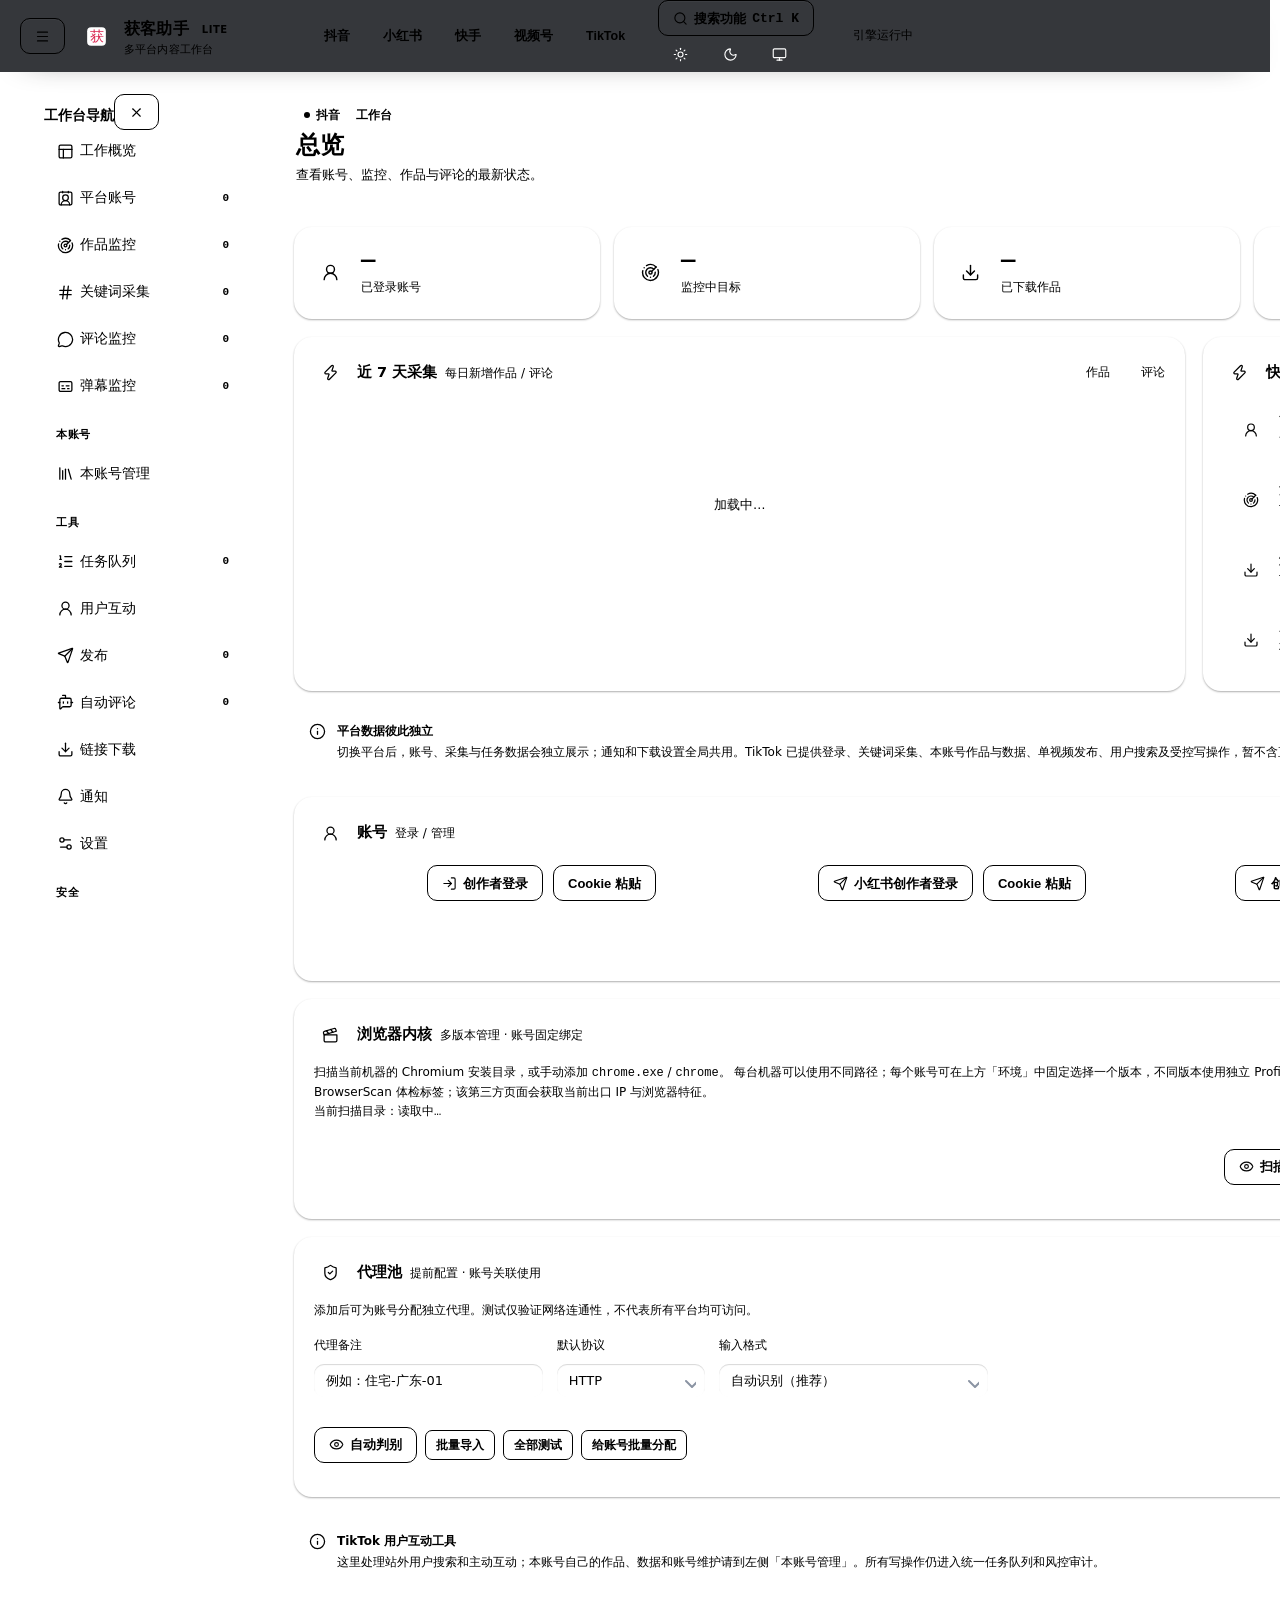
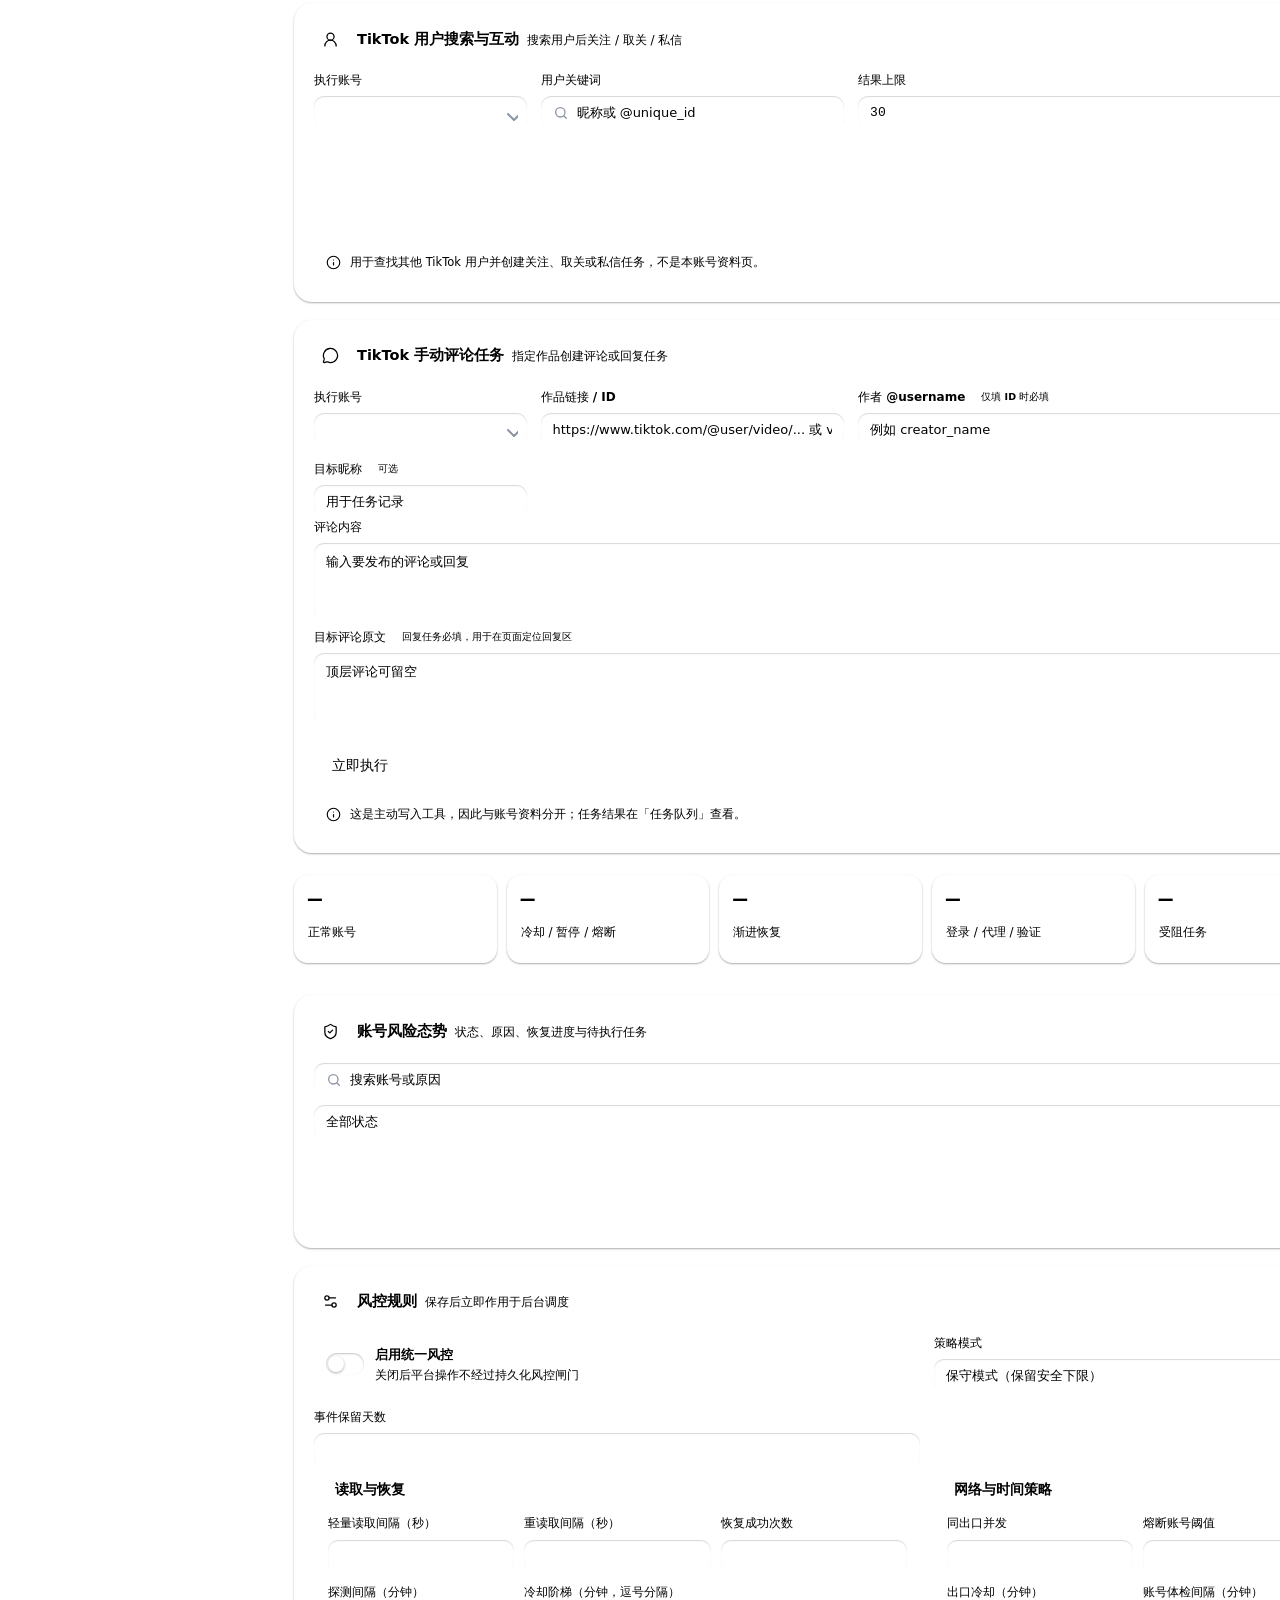
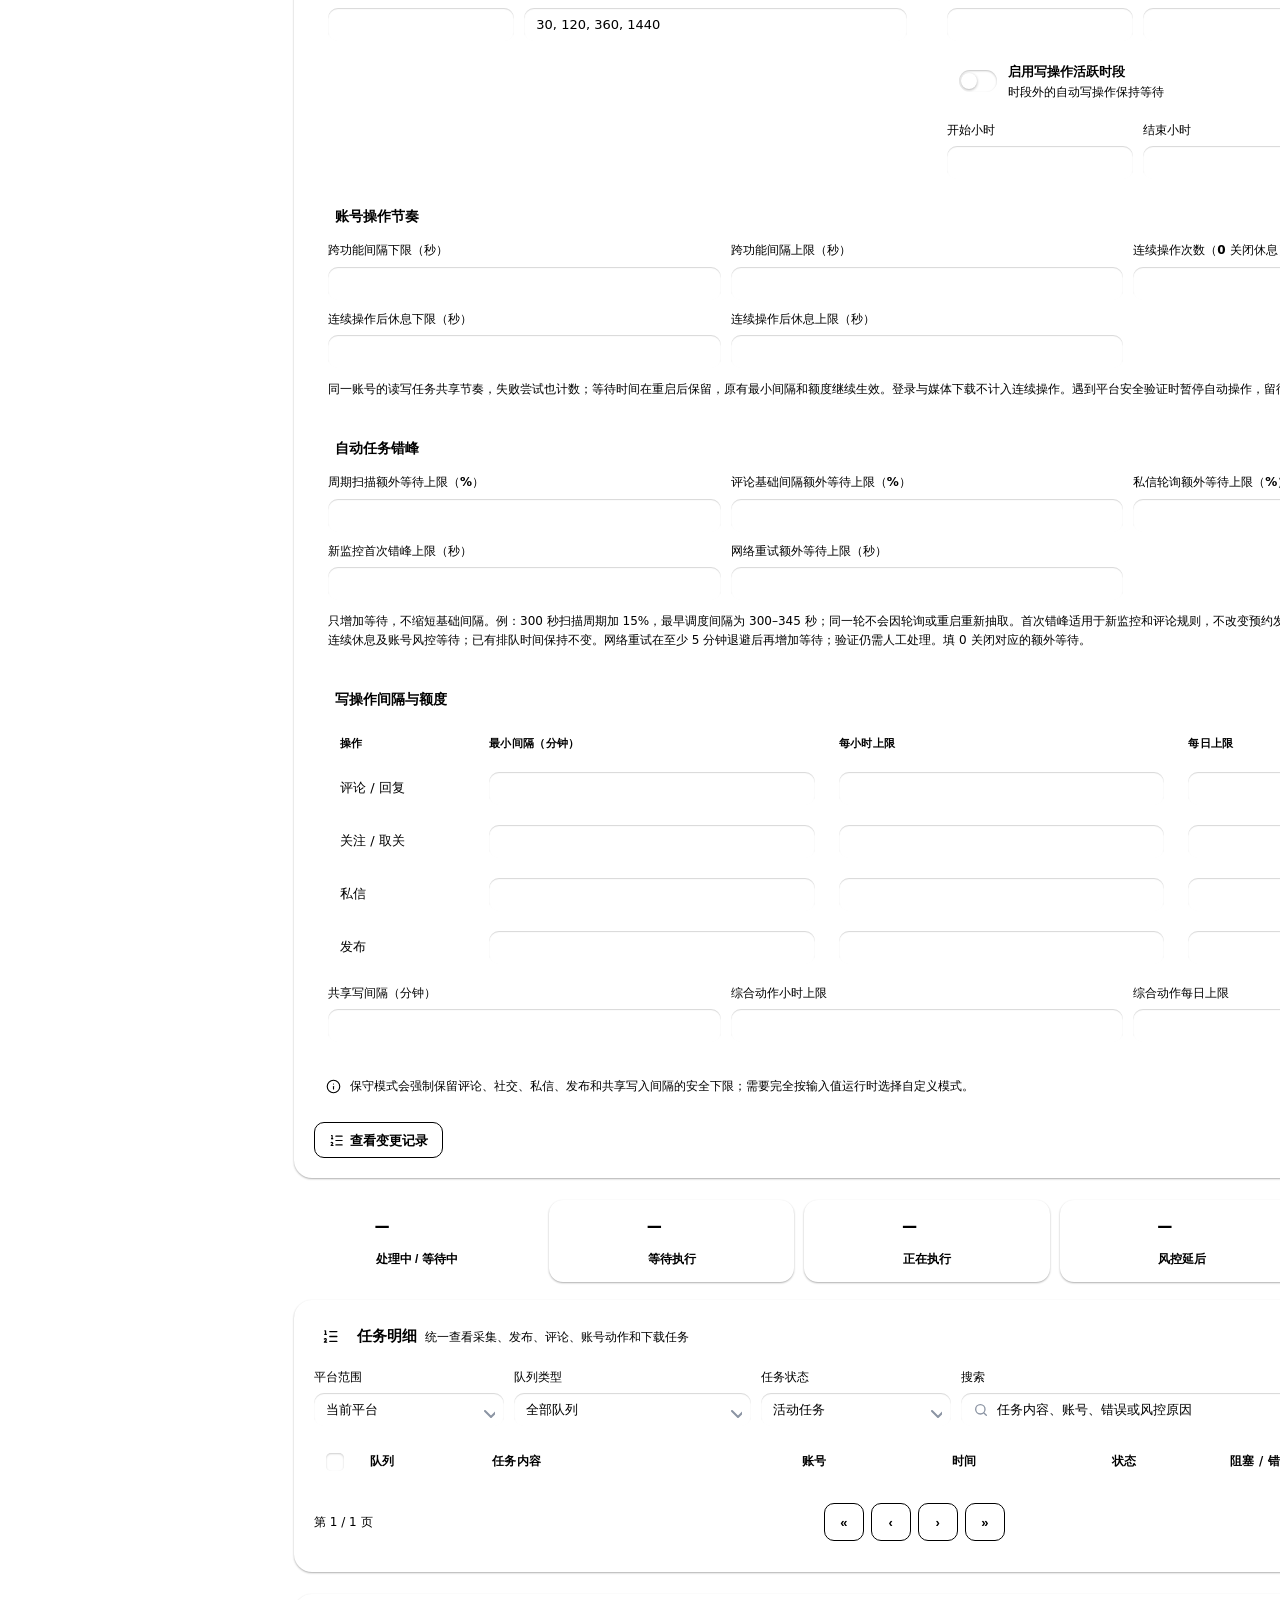
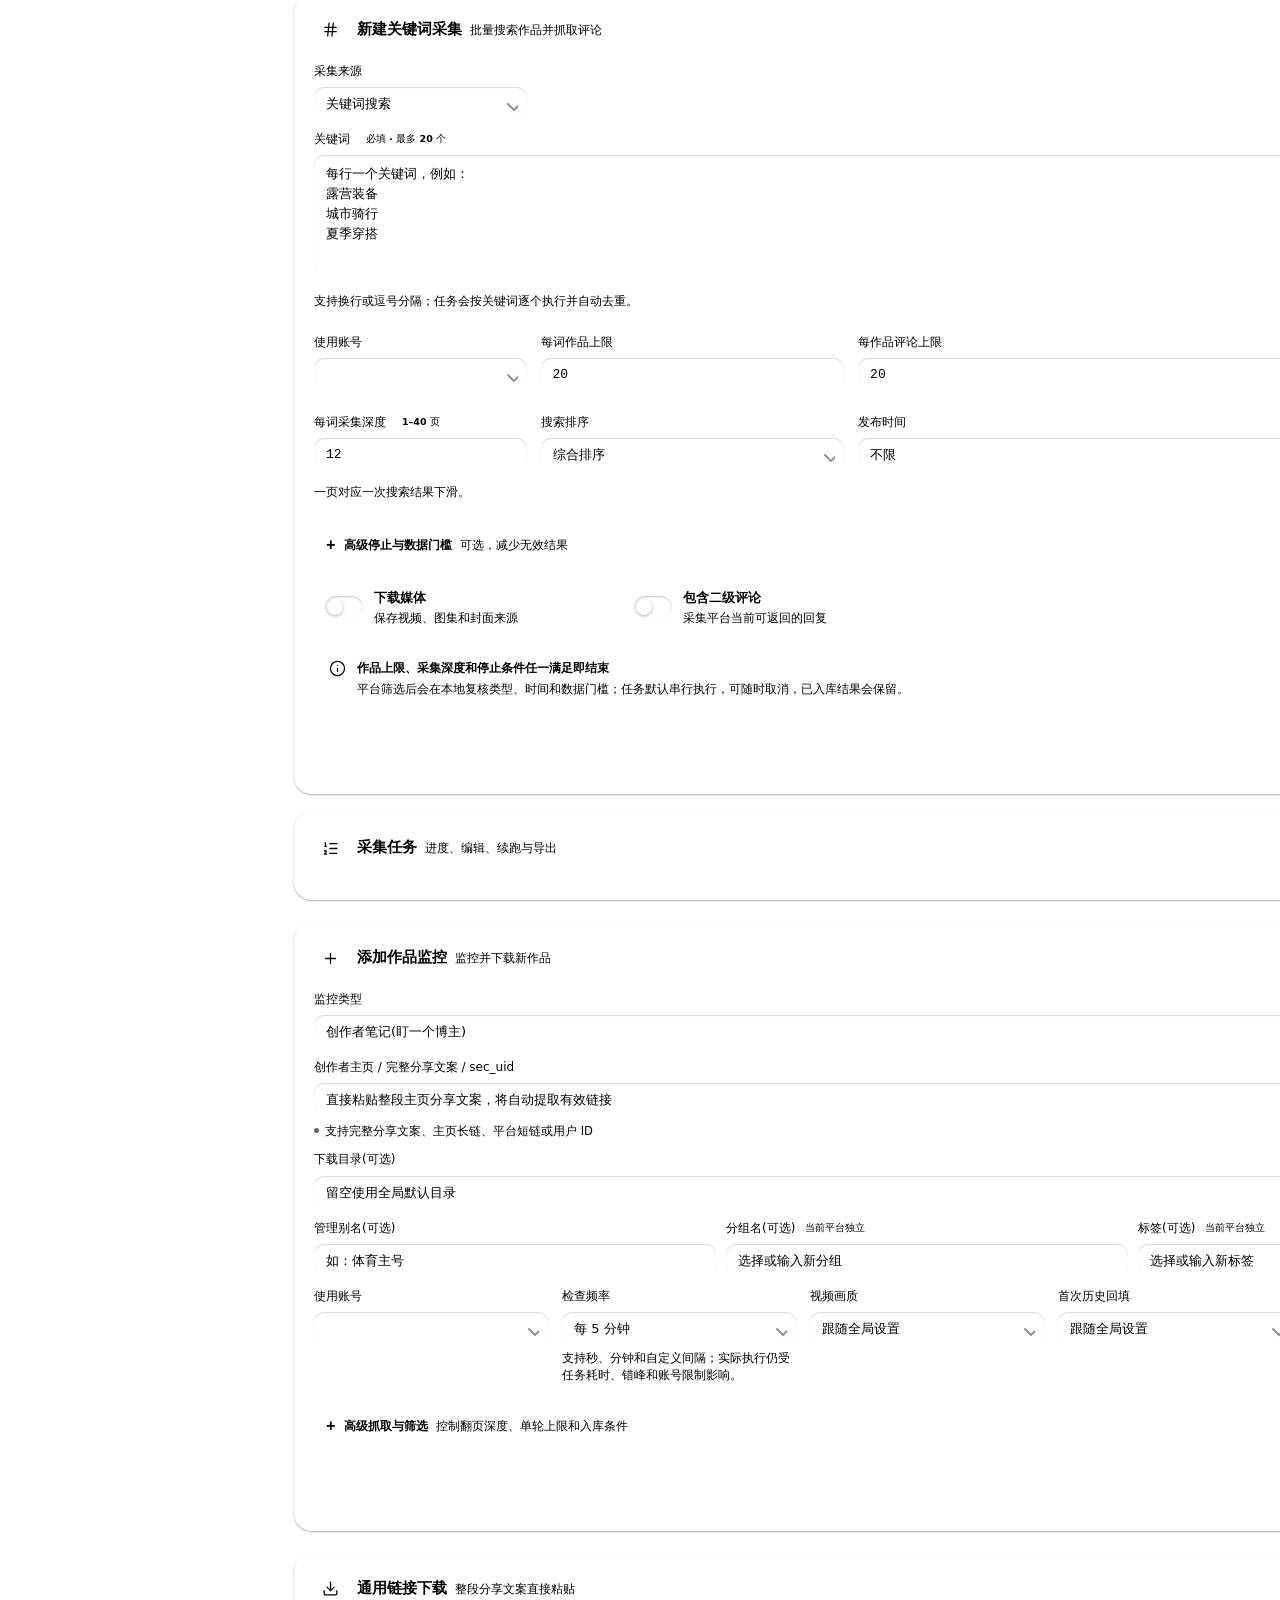
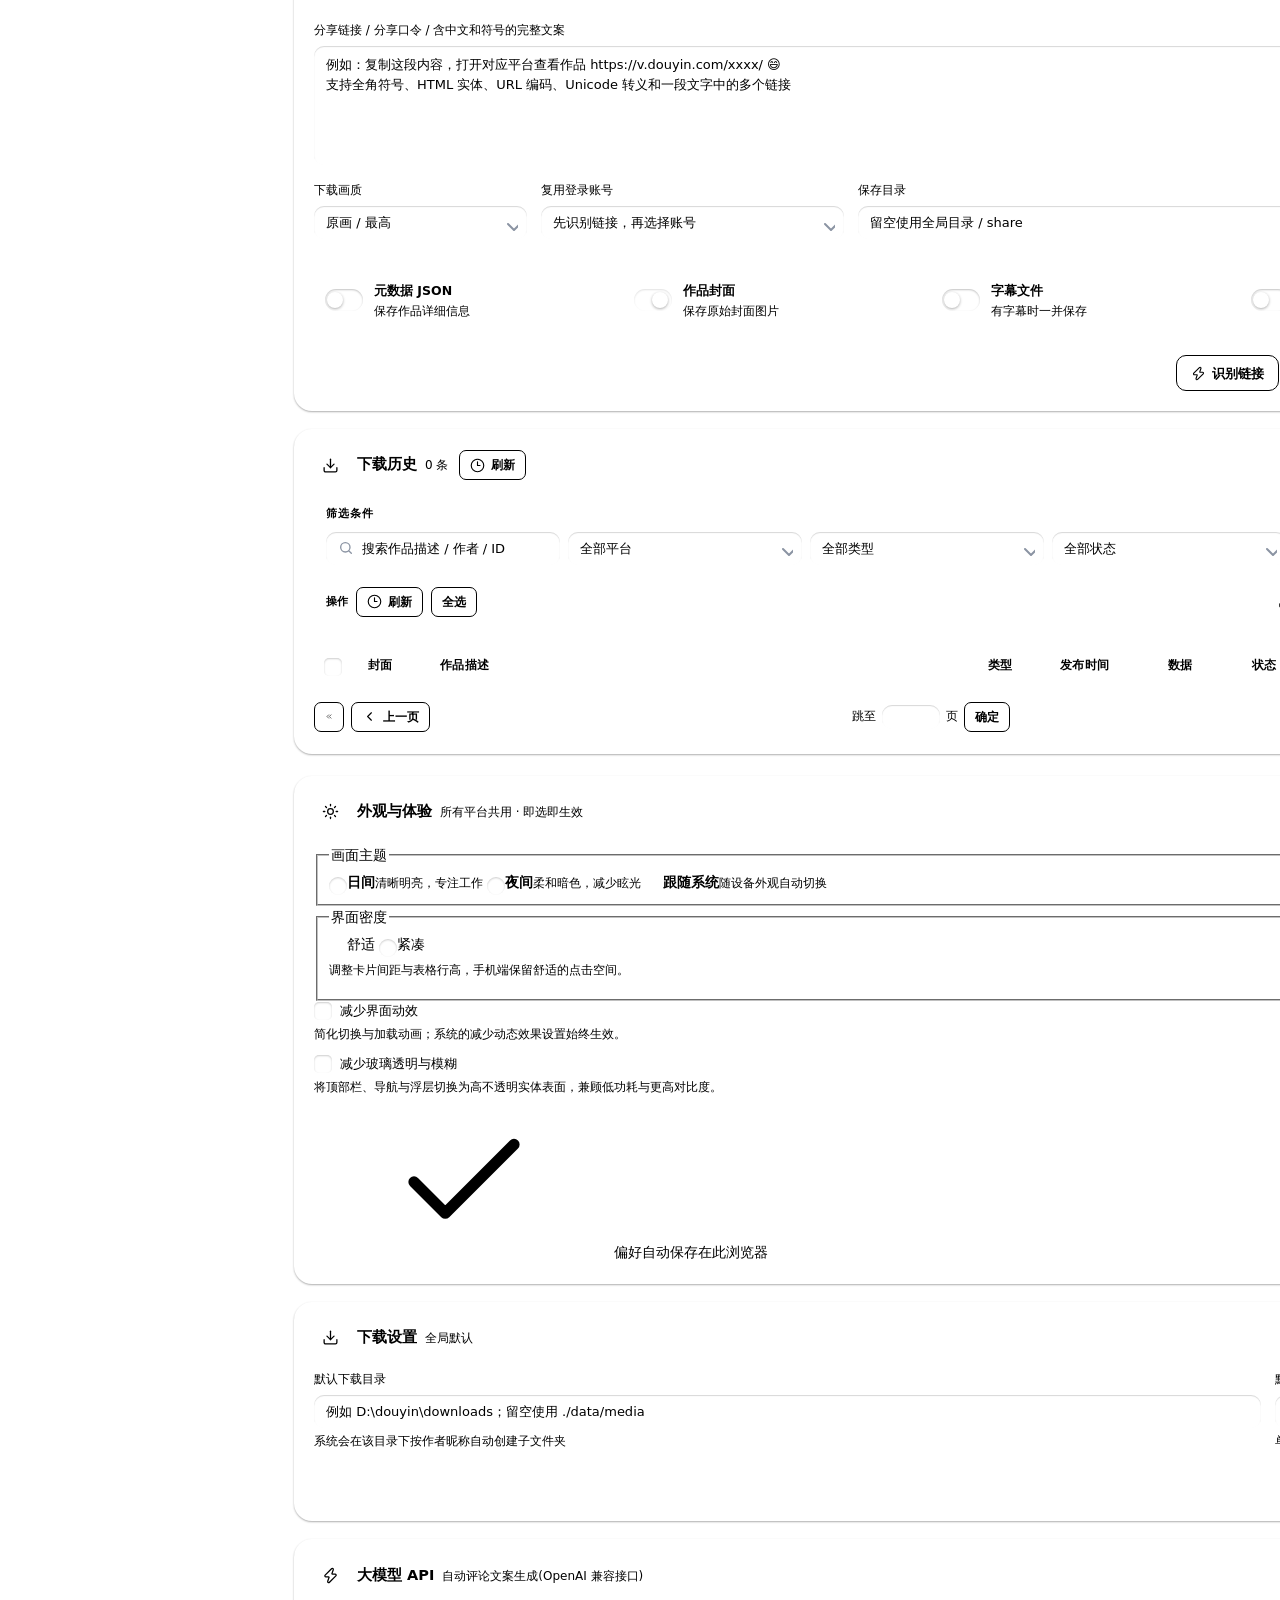
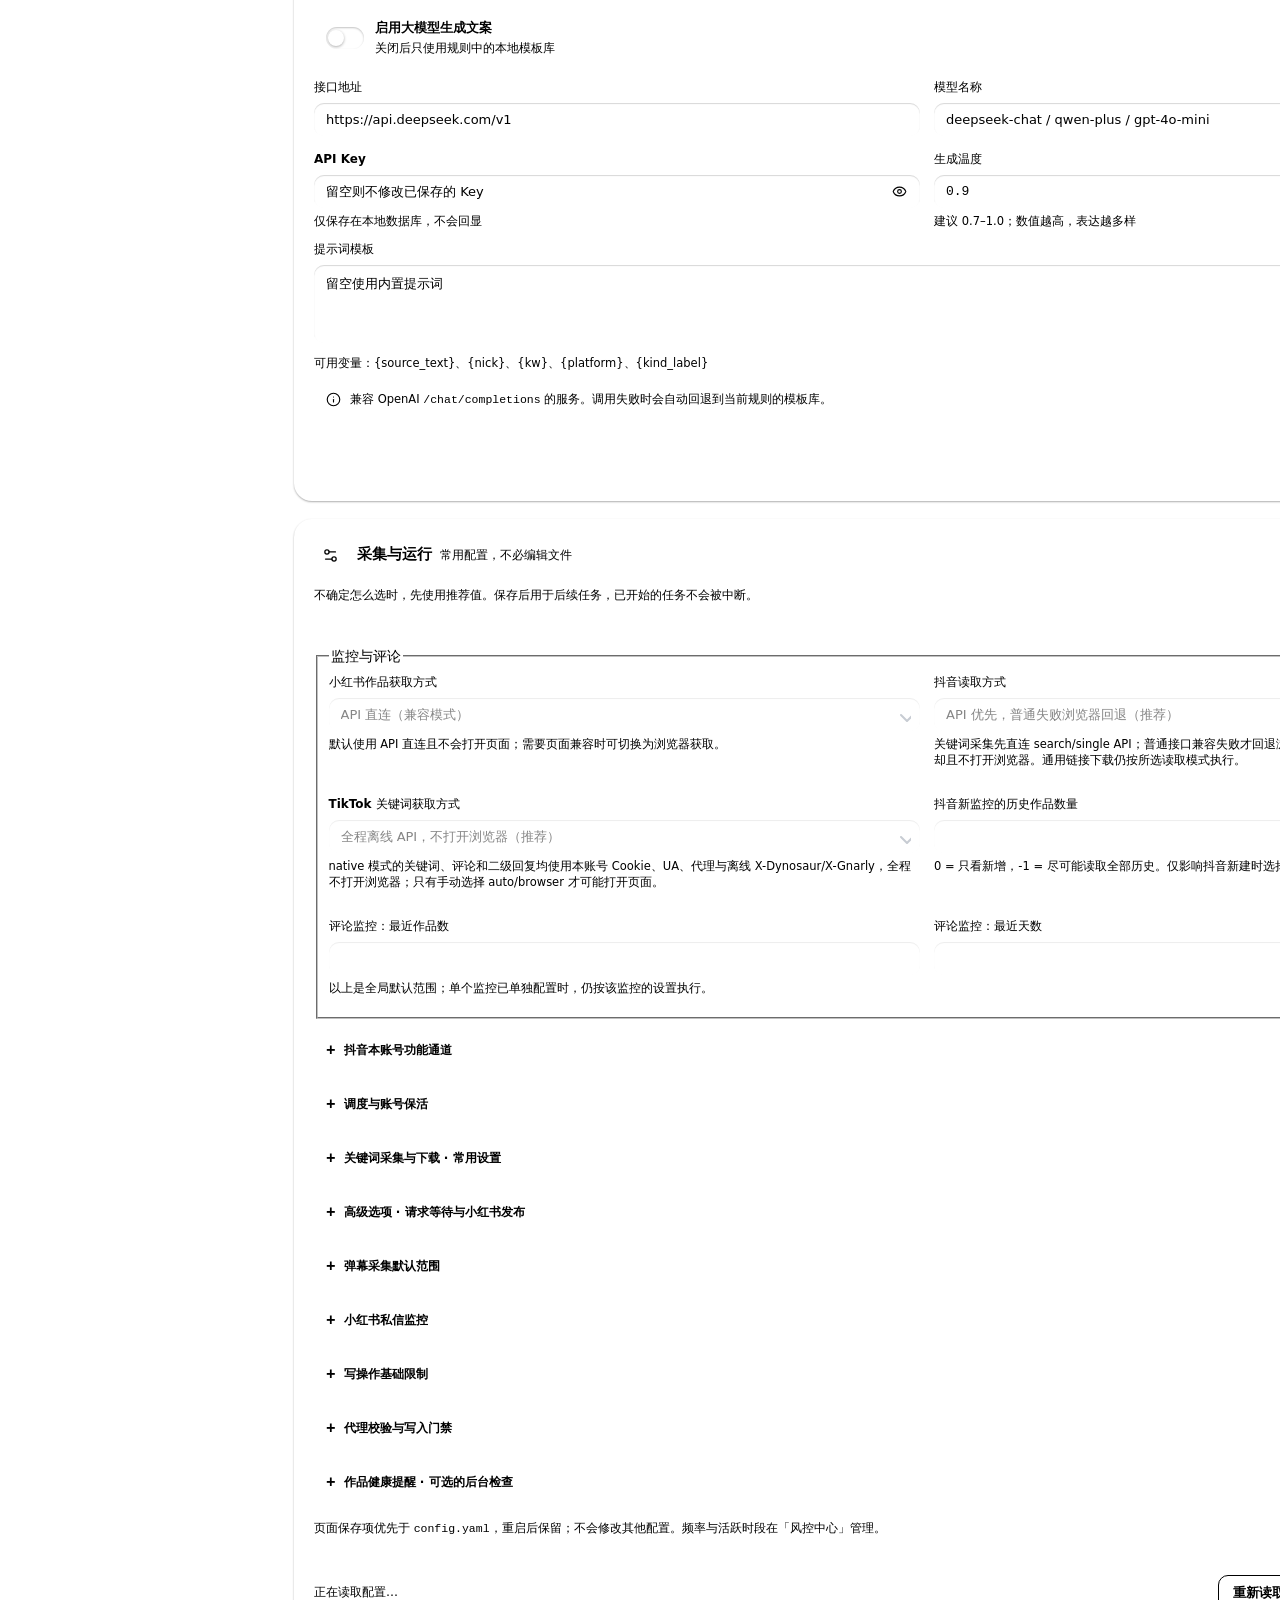
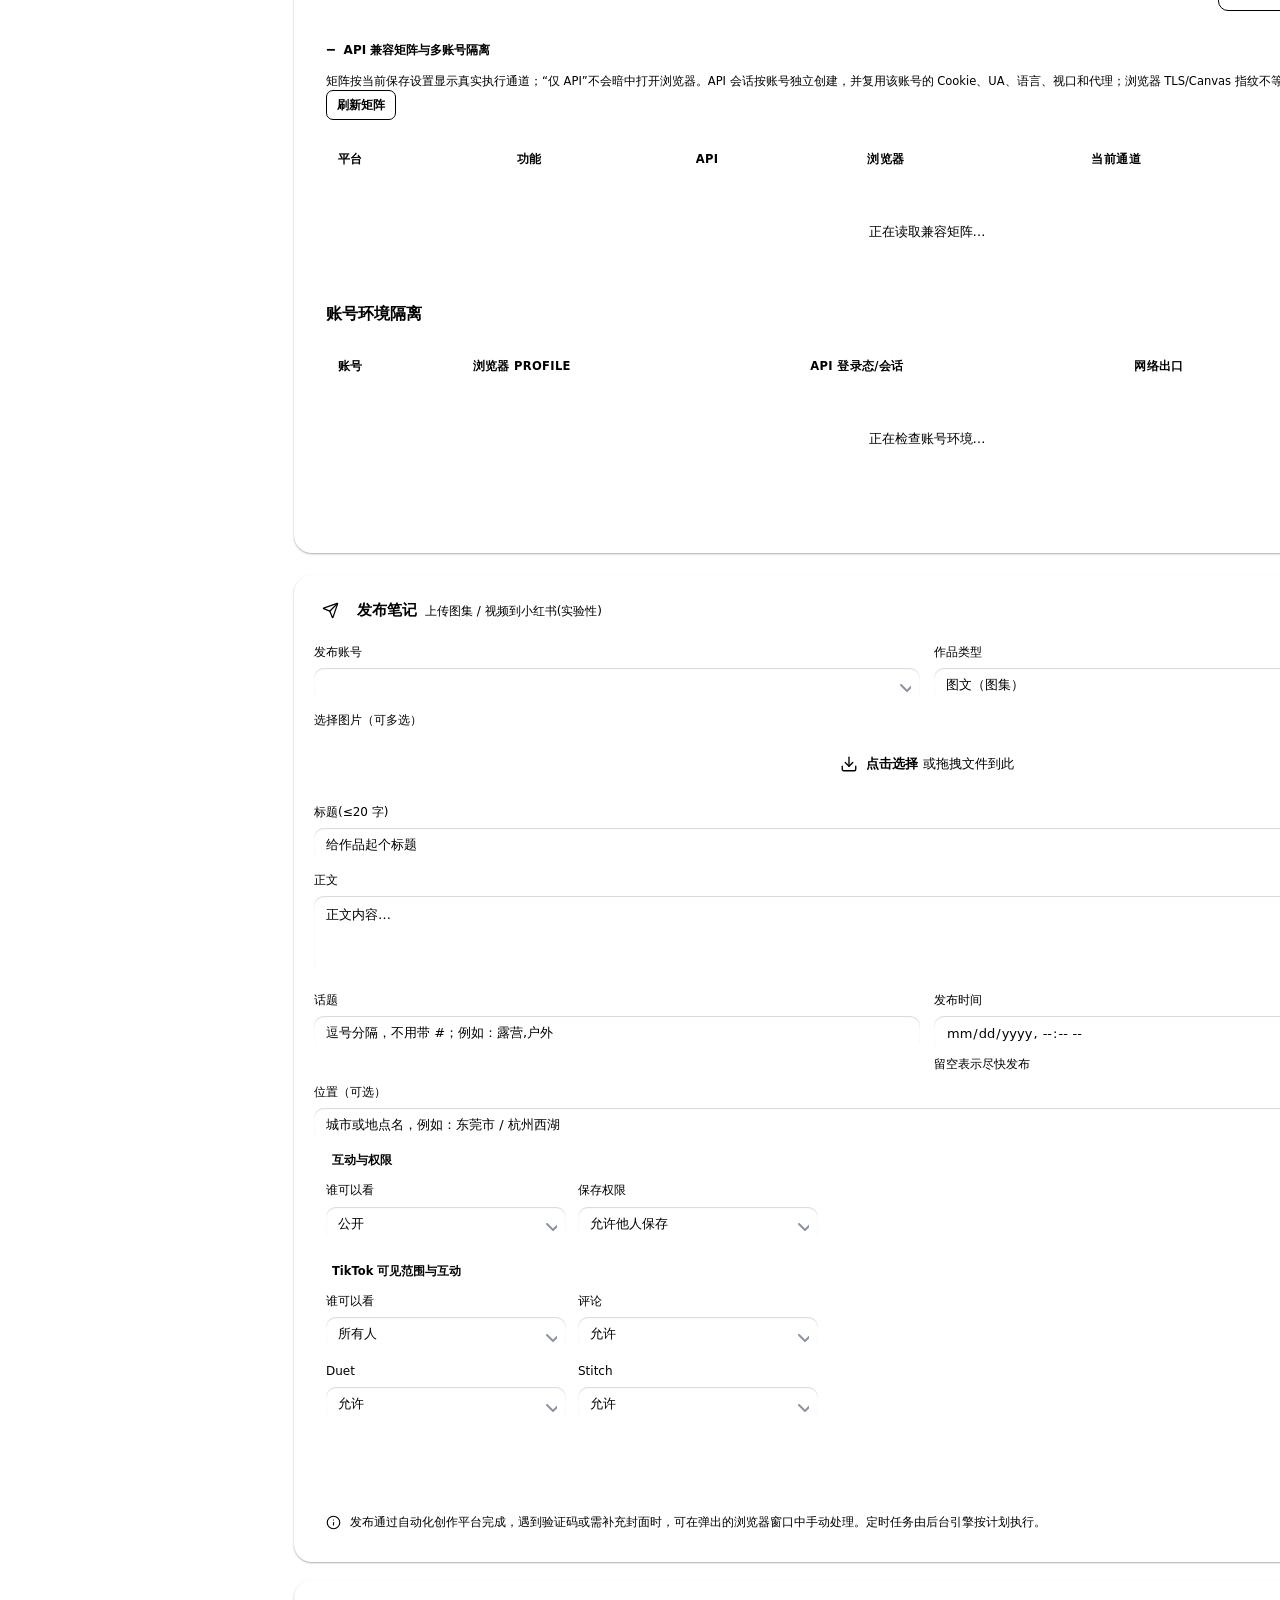
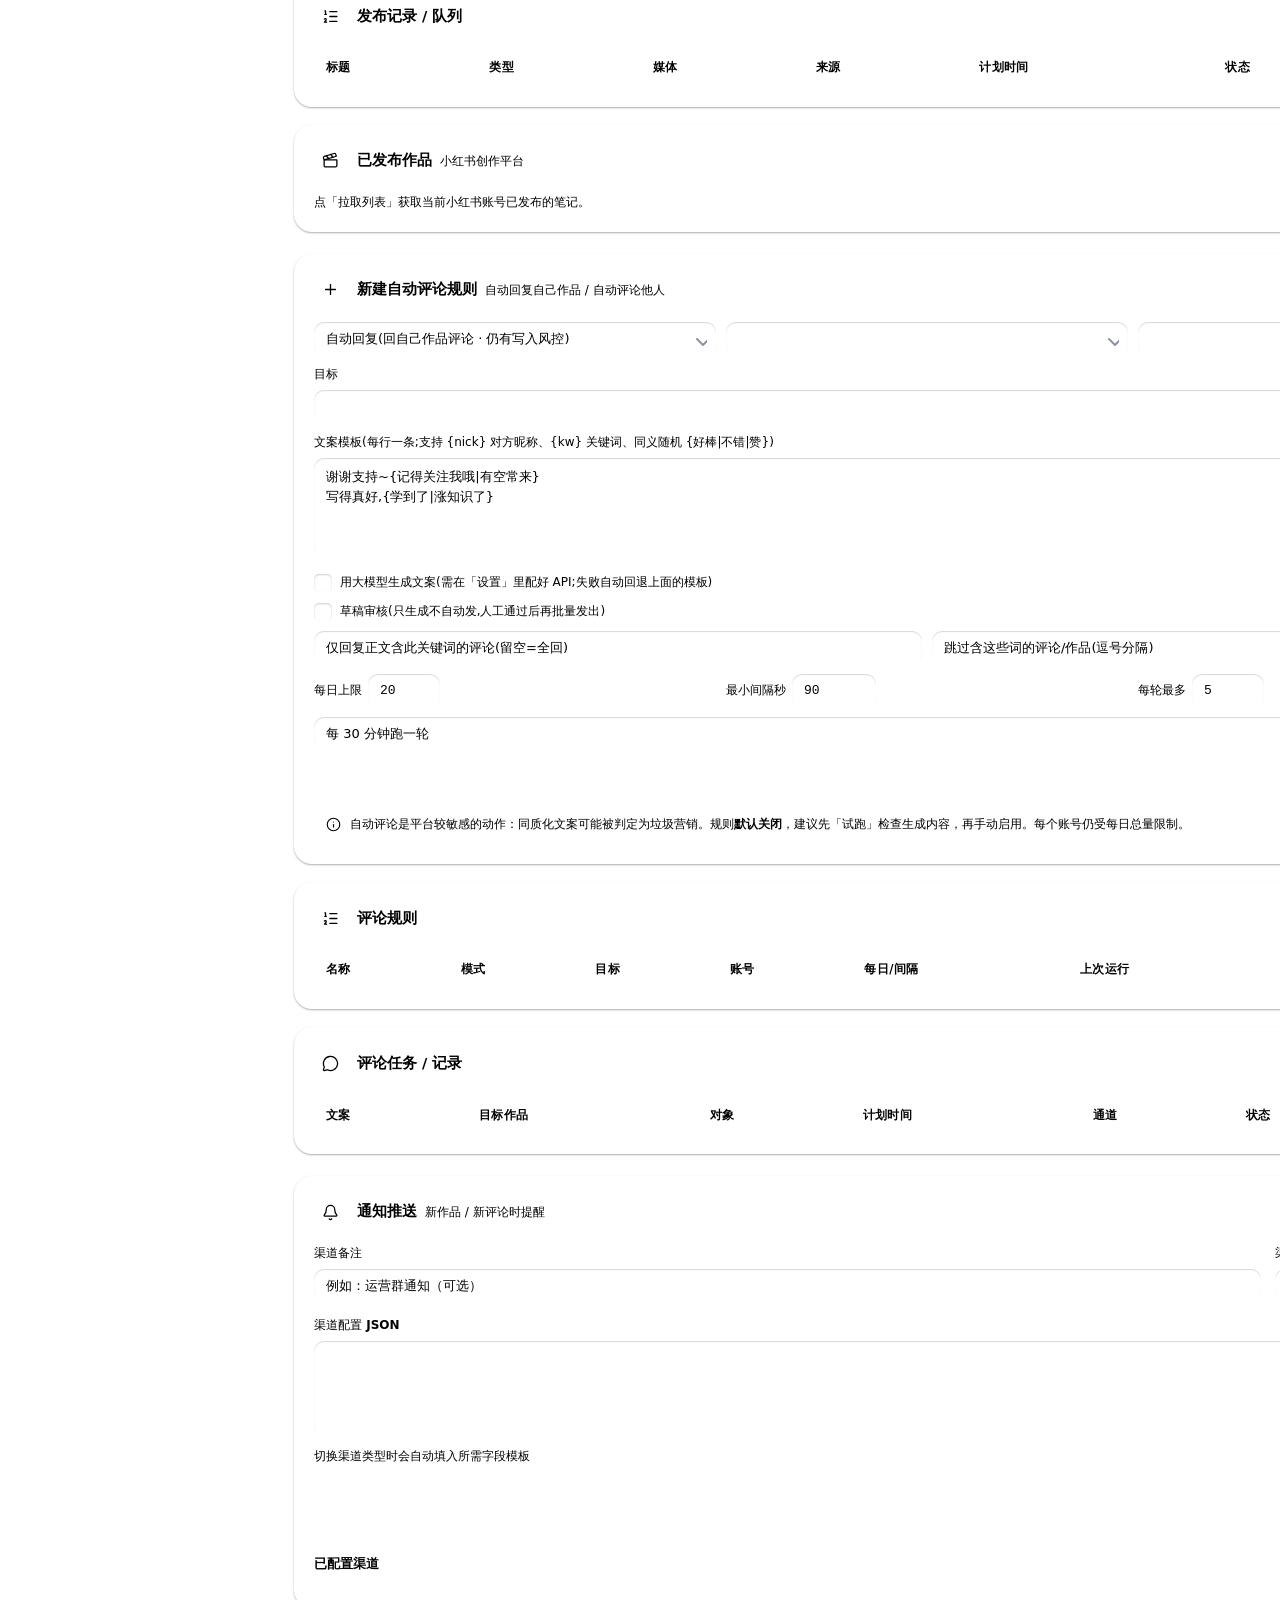
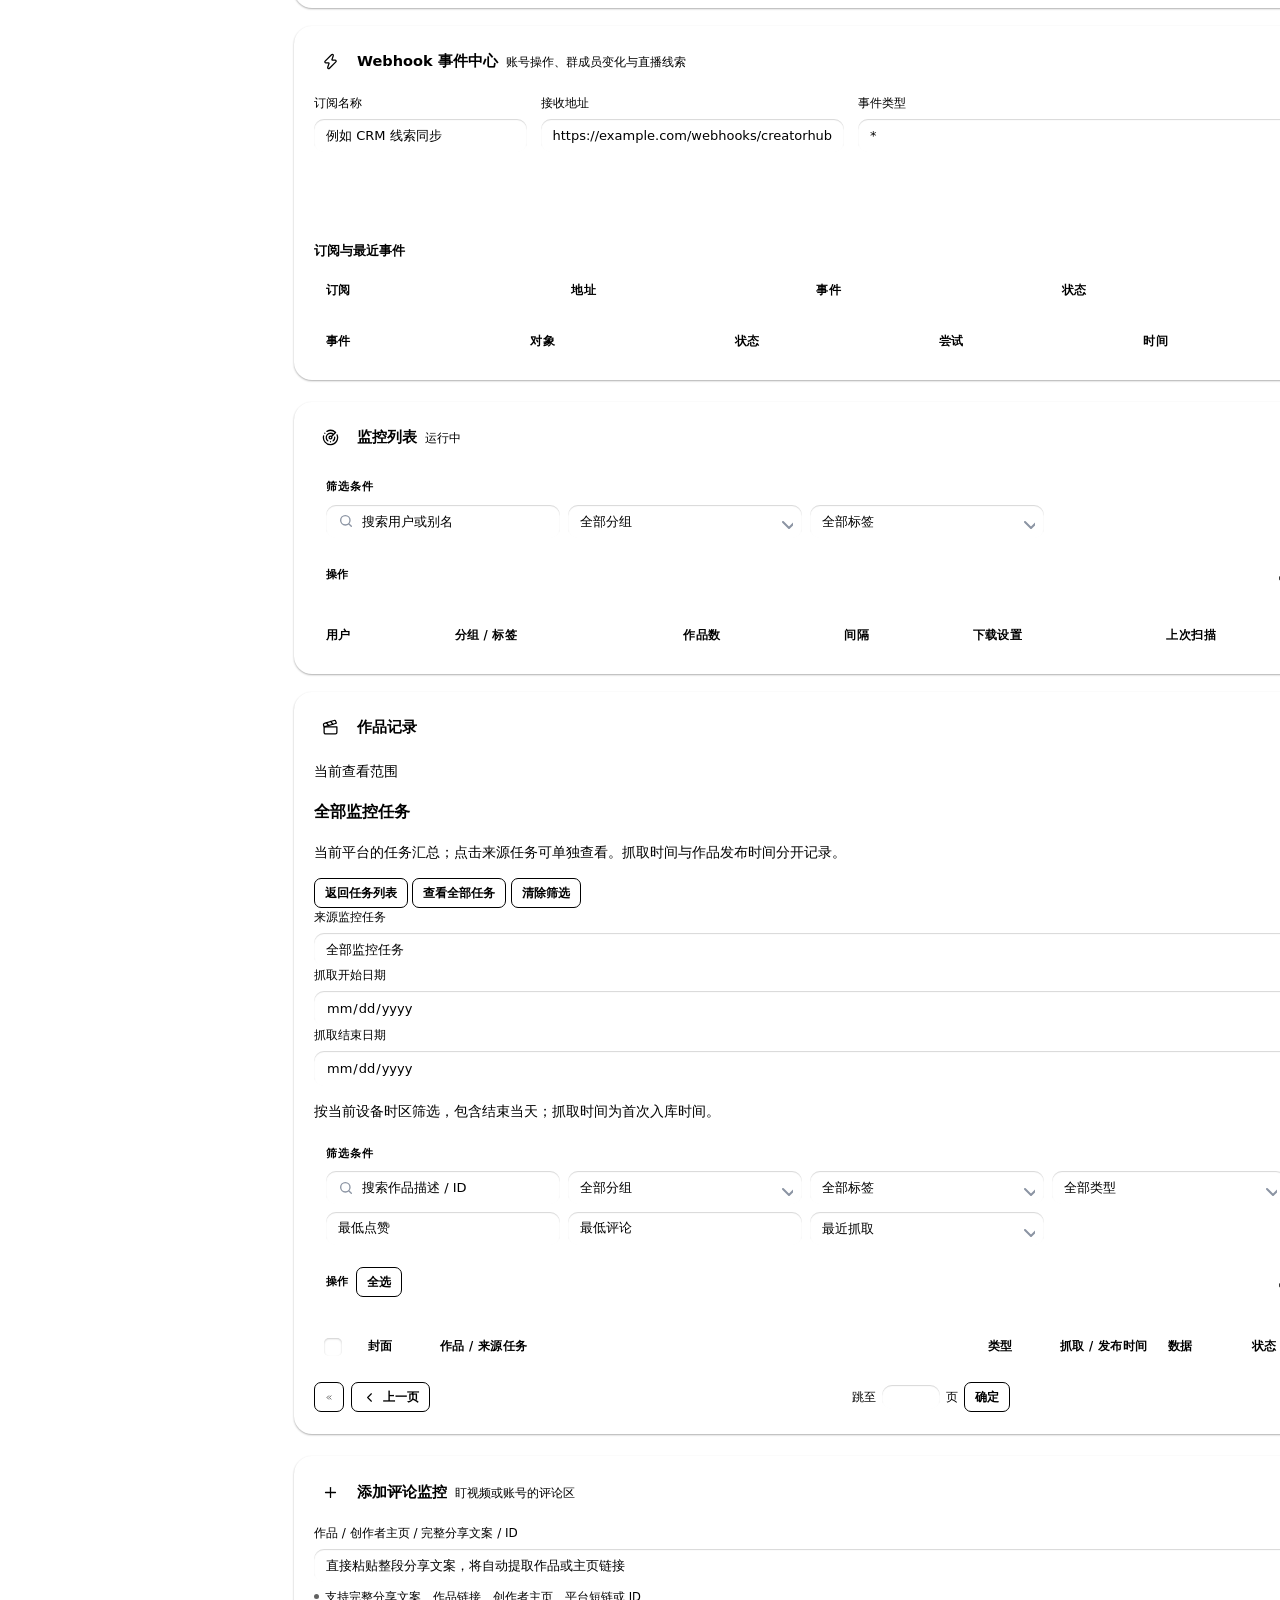
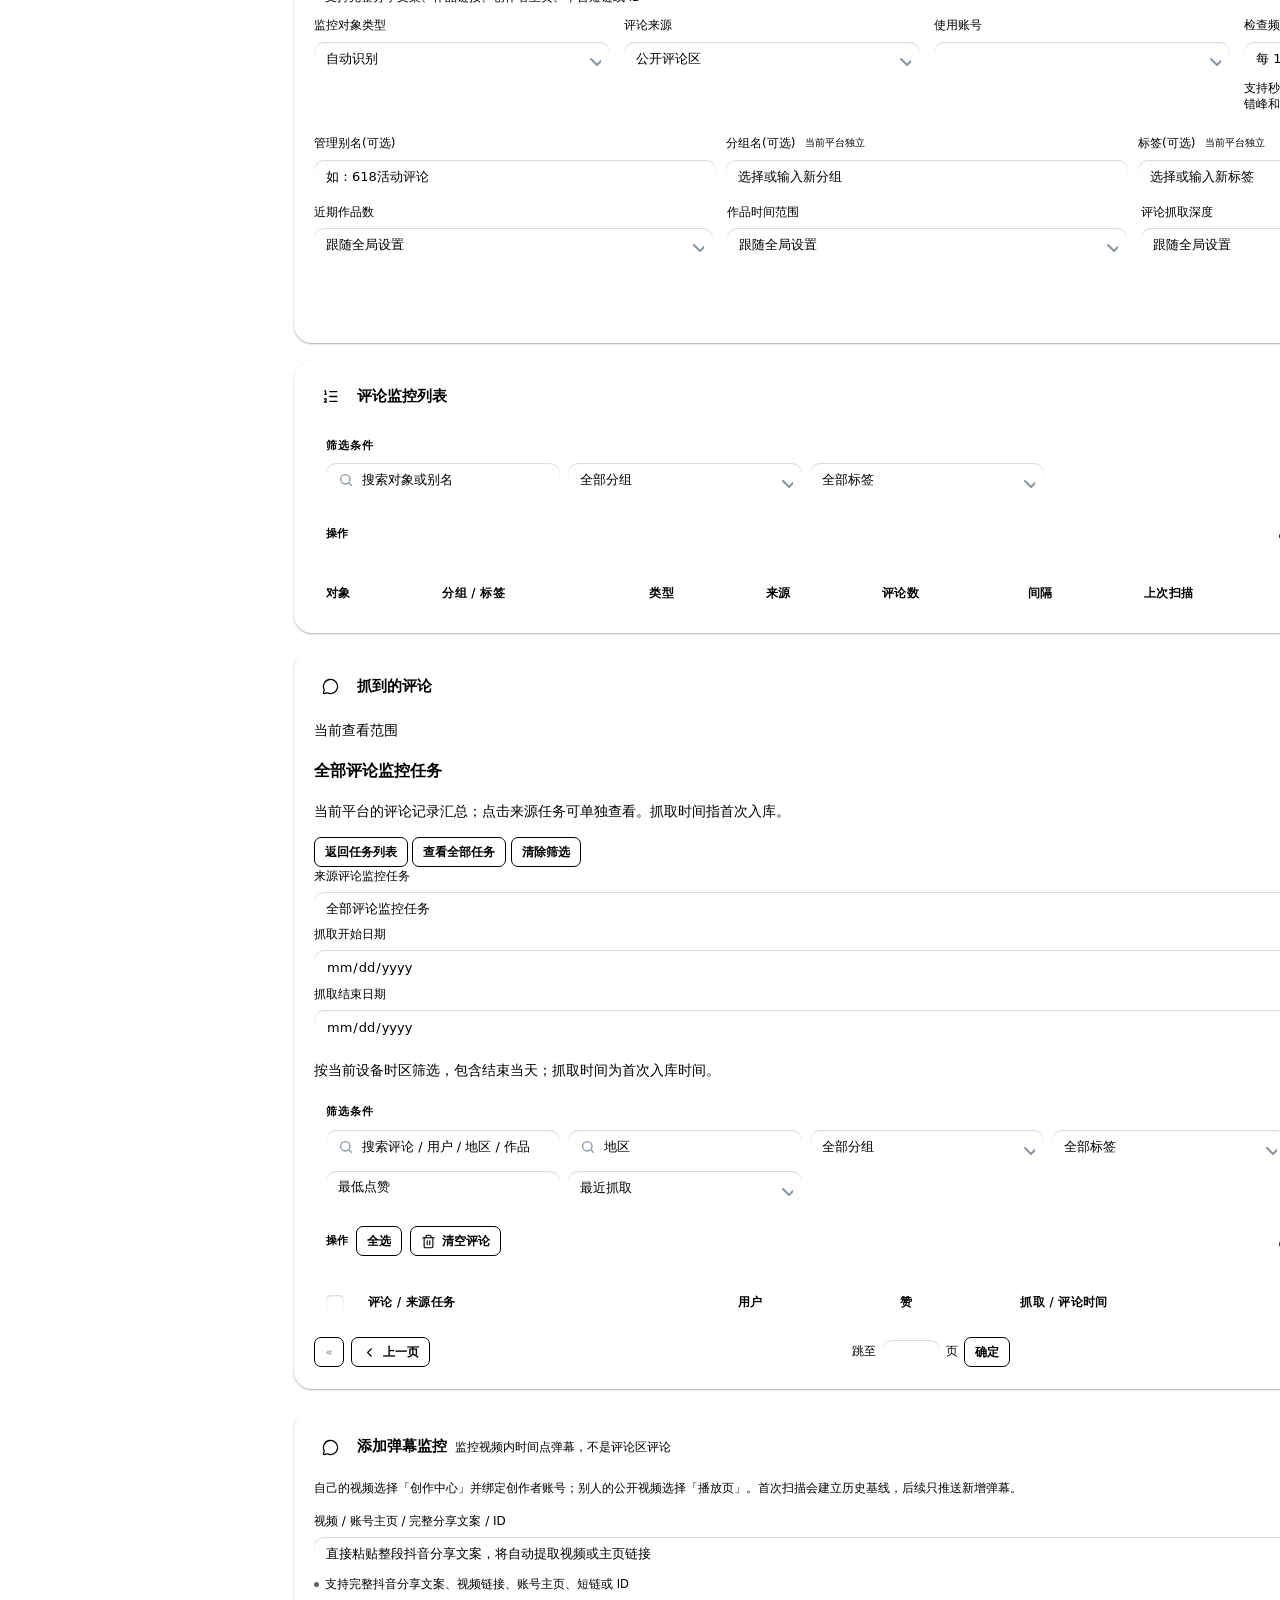
==== commit a4b2422e: "Merge upstream AI assistant into commercial with cached license gates Preserve upstream history, com" ====
--- a/app/web/index.html
+++ b/app/web/index.html
@@ -1753,6 +1753,7 @@
 </style>
 <link rel="stylesheet" href="/static/appearance.css">
 <link rel="stylesheet" href="/static/workbench.css">
+<link rel="stylesheet" href="/static/agent.css">
 </head>
 <body>
 <a class="skip-link" href="#main-content">跳到主要内容</a>
@@ -3873,6 +3874,7 @@
   <p class="command-hint" id="command-hint">↑ ↓ 选择 · Enter 打开 · Esc 关闭 · 仅显示当前平台可用功能</p>
 </dialog>
 <div id="toasts" aria-live="polite" aria-atomic="false"></div>
+<div id="agent-root"></div>
 <button id="backtop" class="ghost" type="button" tabindex="-1" aria-hidden="true" onclick="window.scrollTo({top:0,behavior:'smooth'})" aria-label="返回顶部" title="返回顶部"><svg><use href="#i-next"/></svg></button>
 
 <script src="/static/submissions.js"></script>
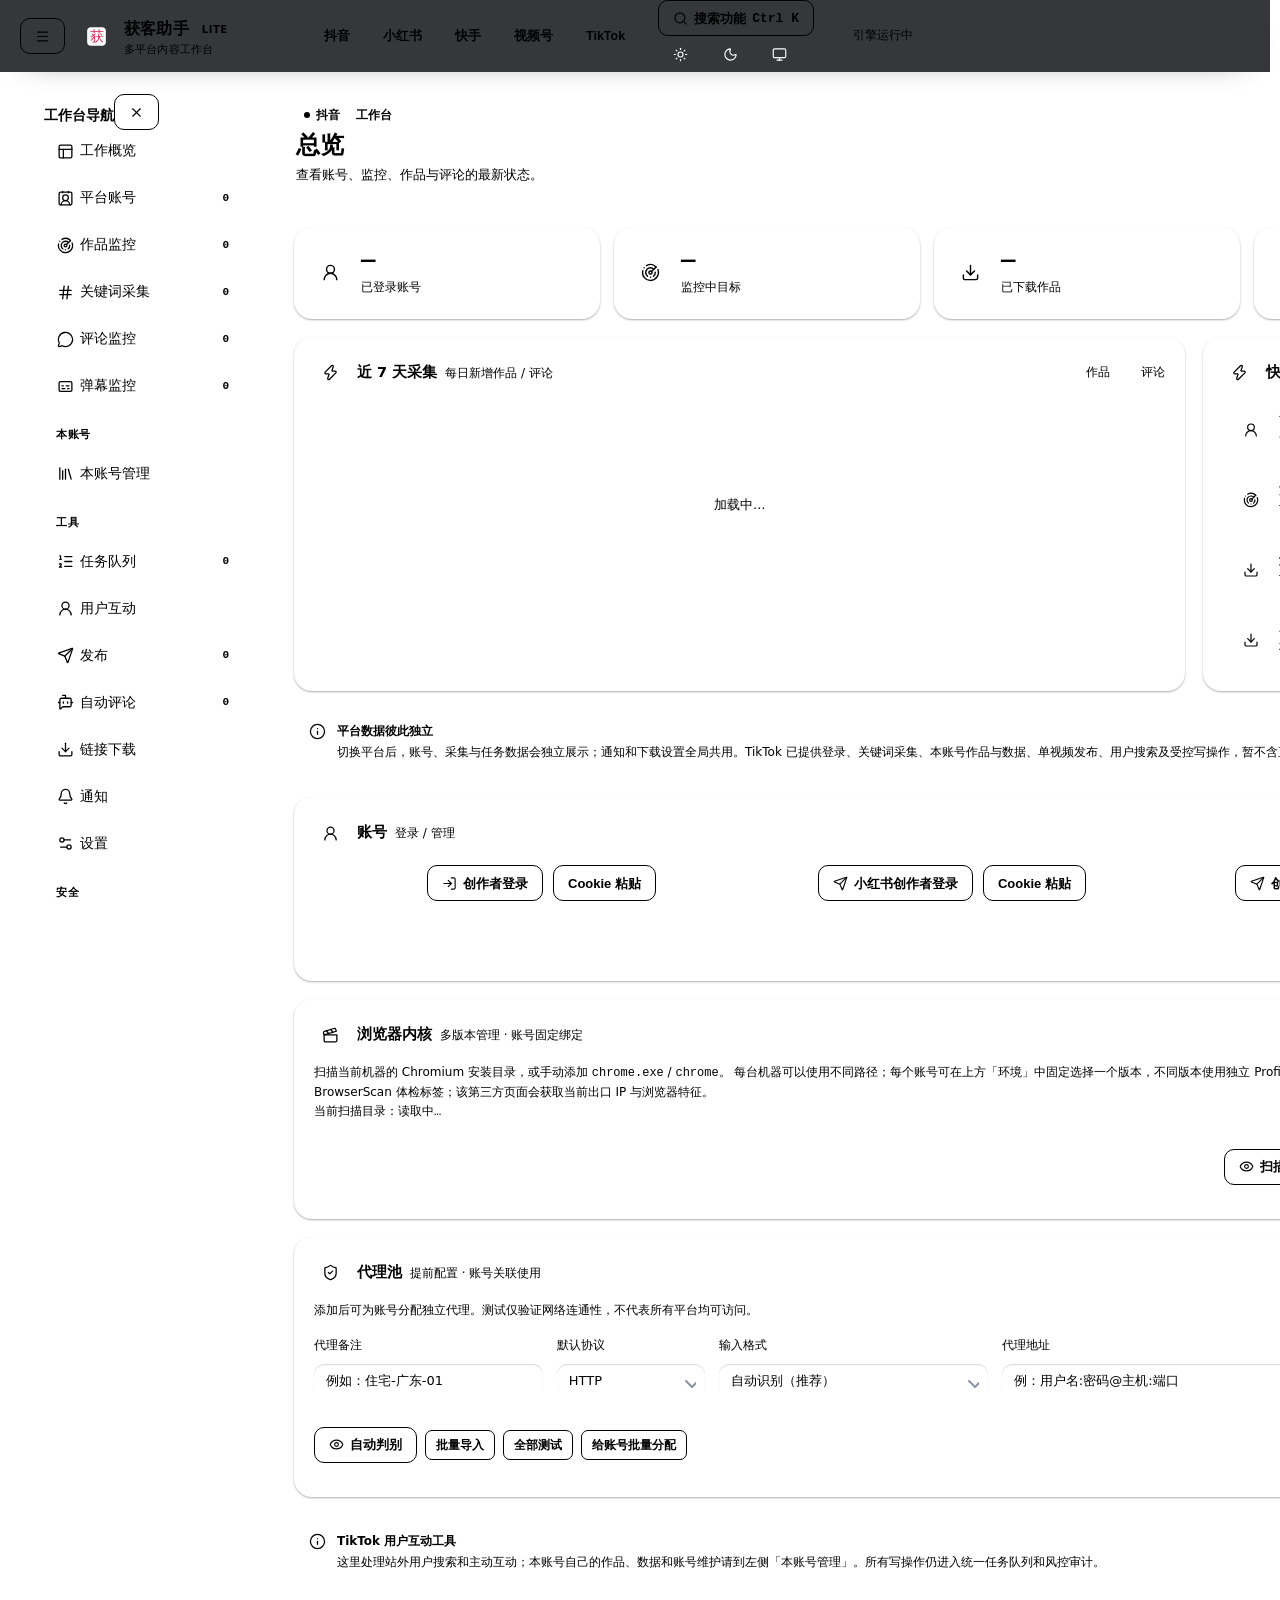
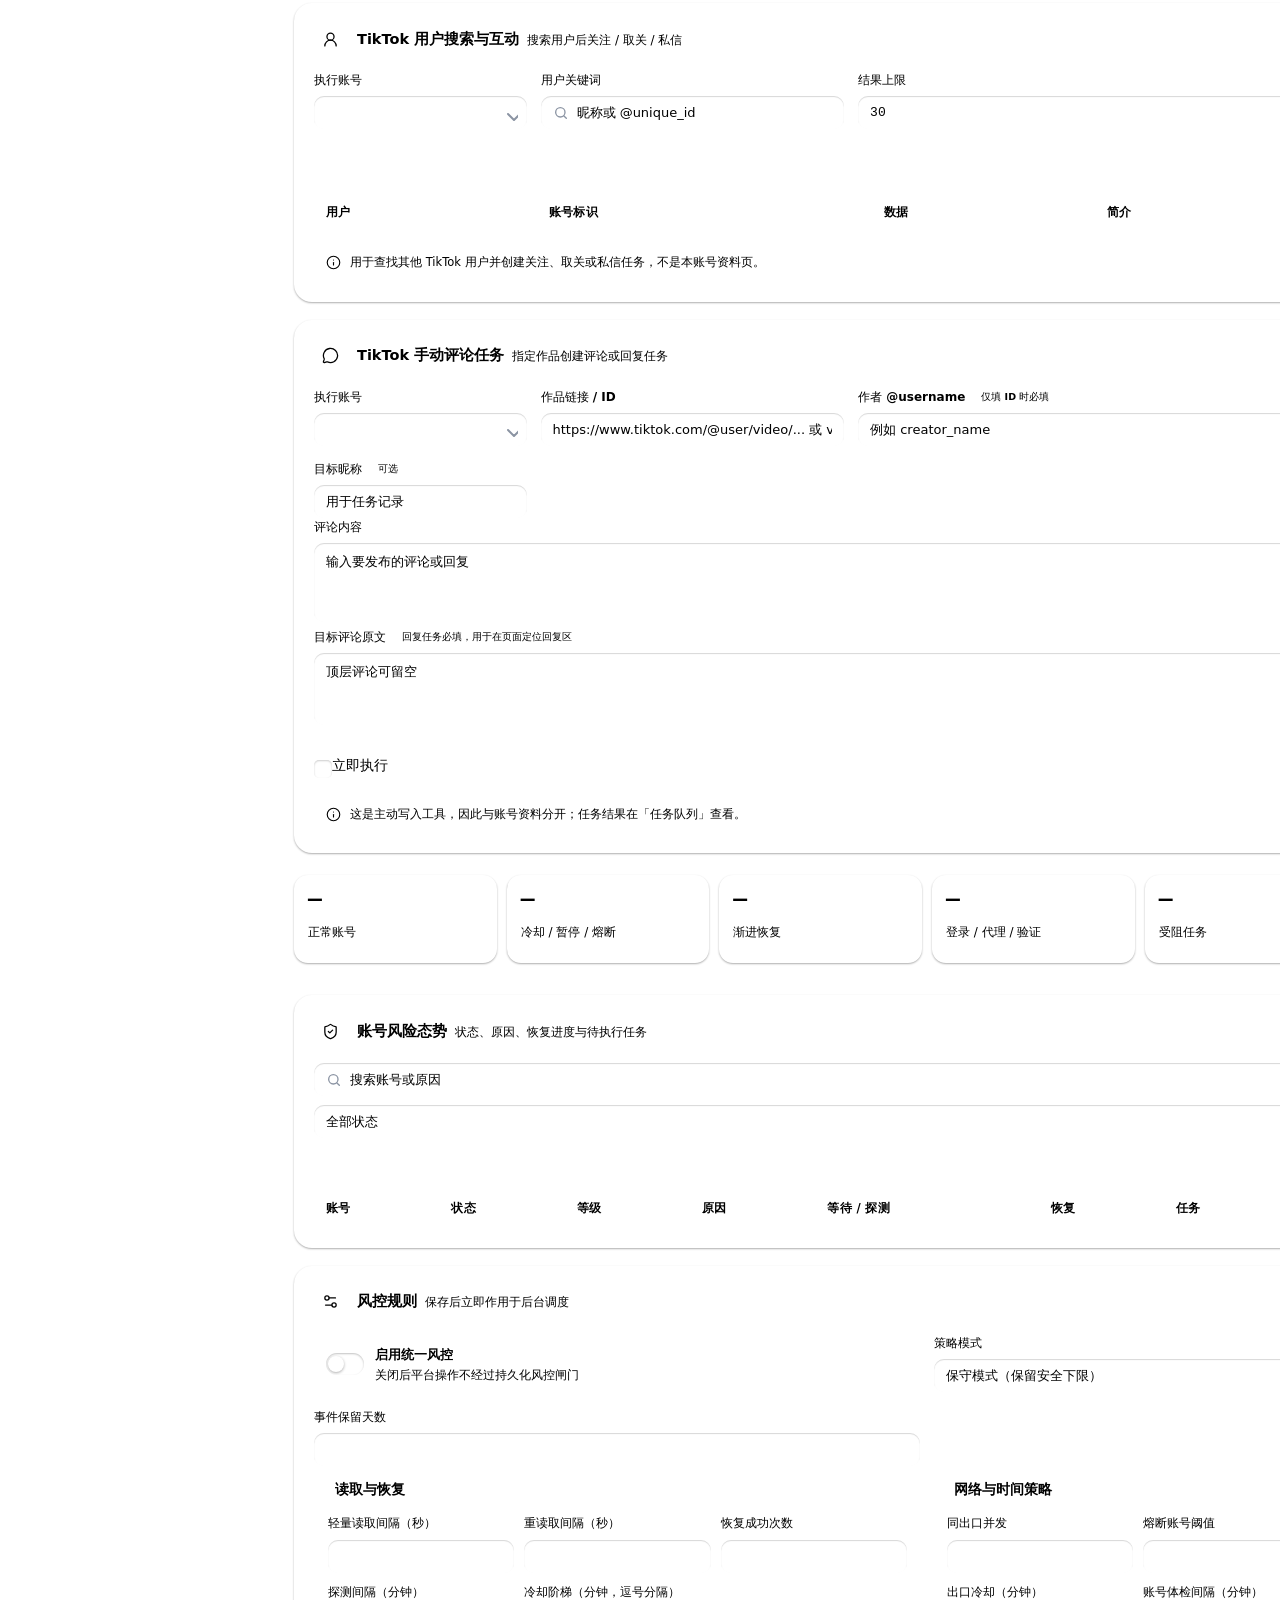
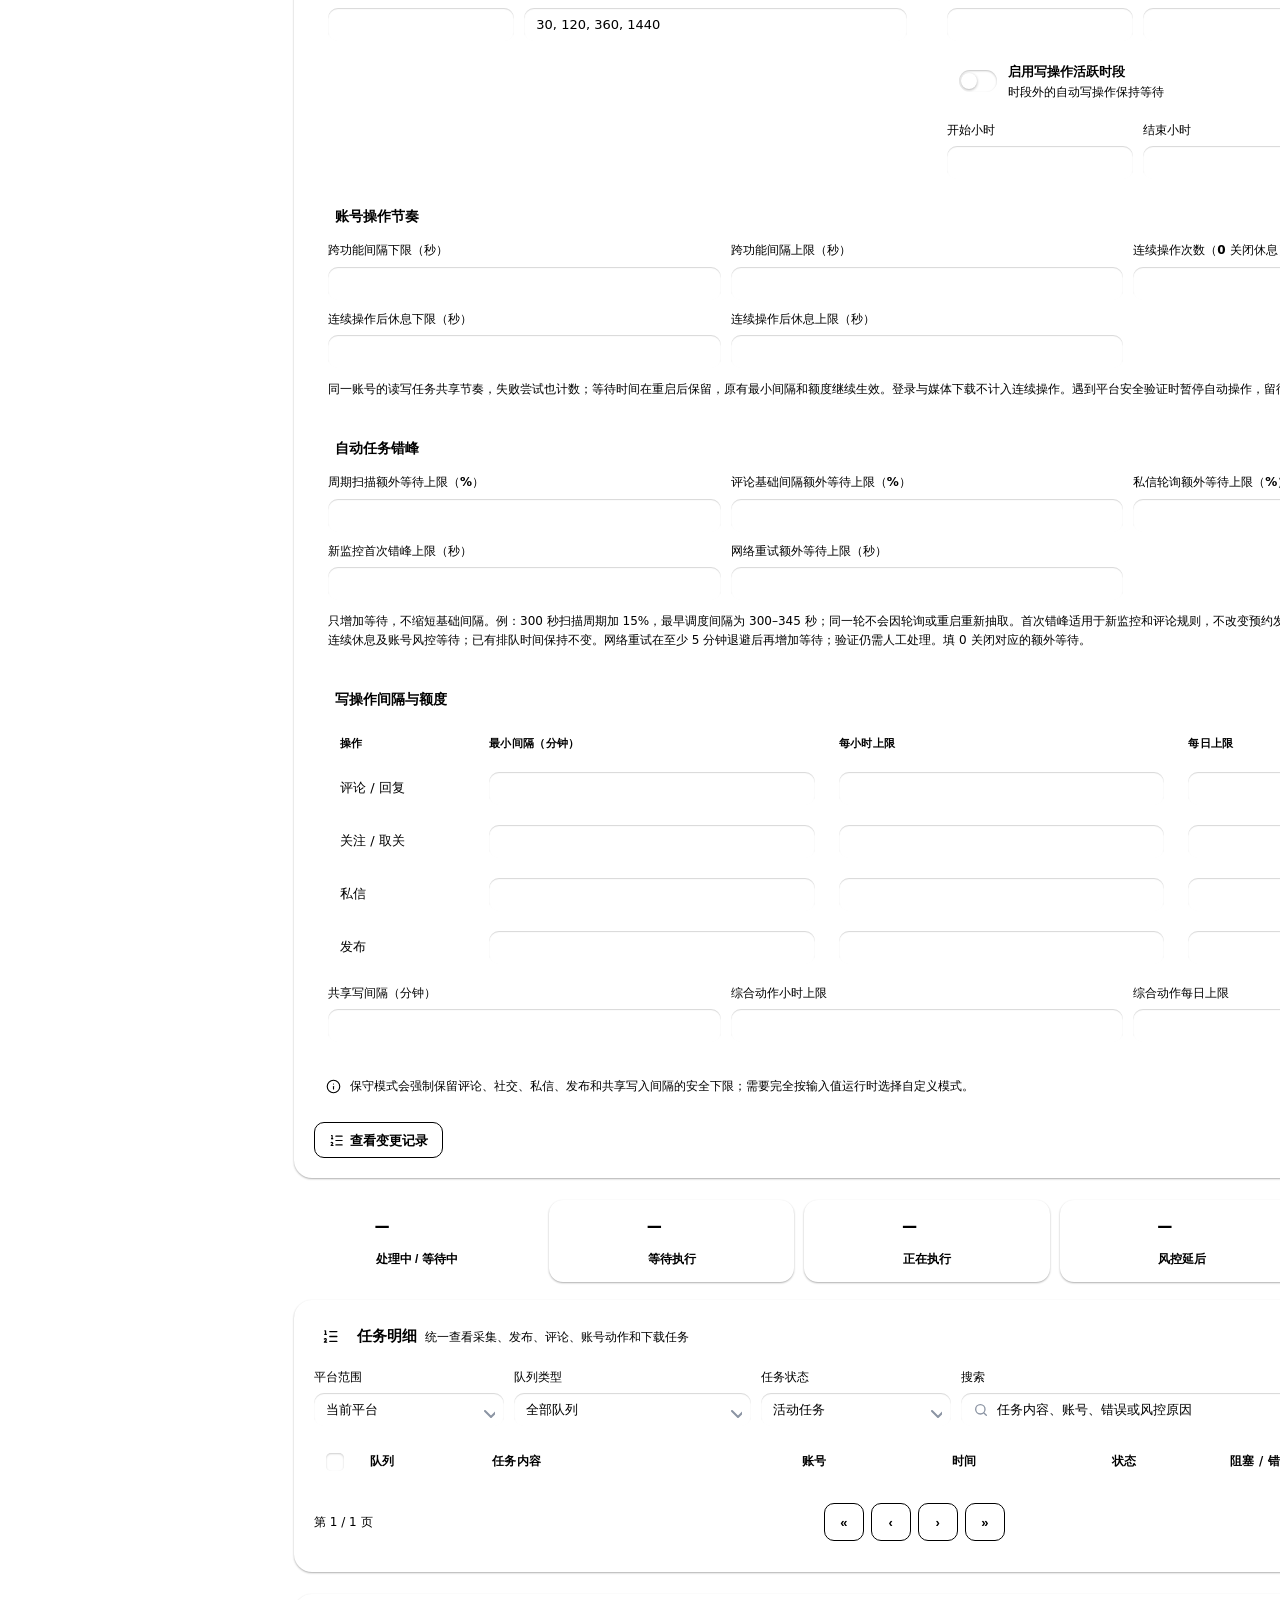
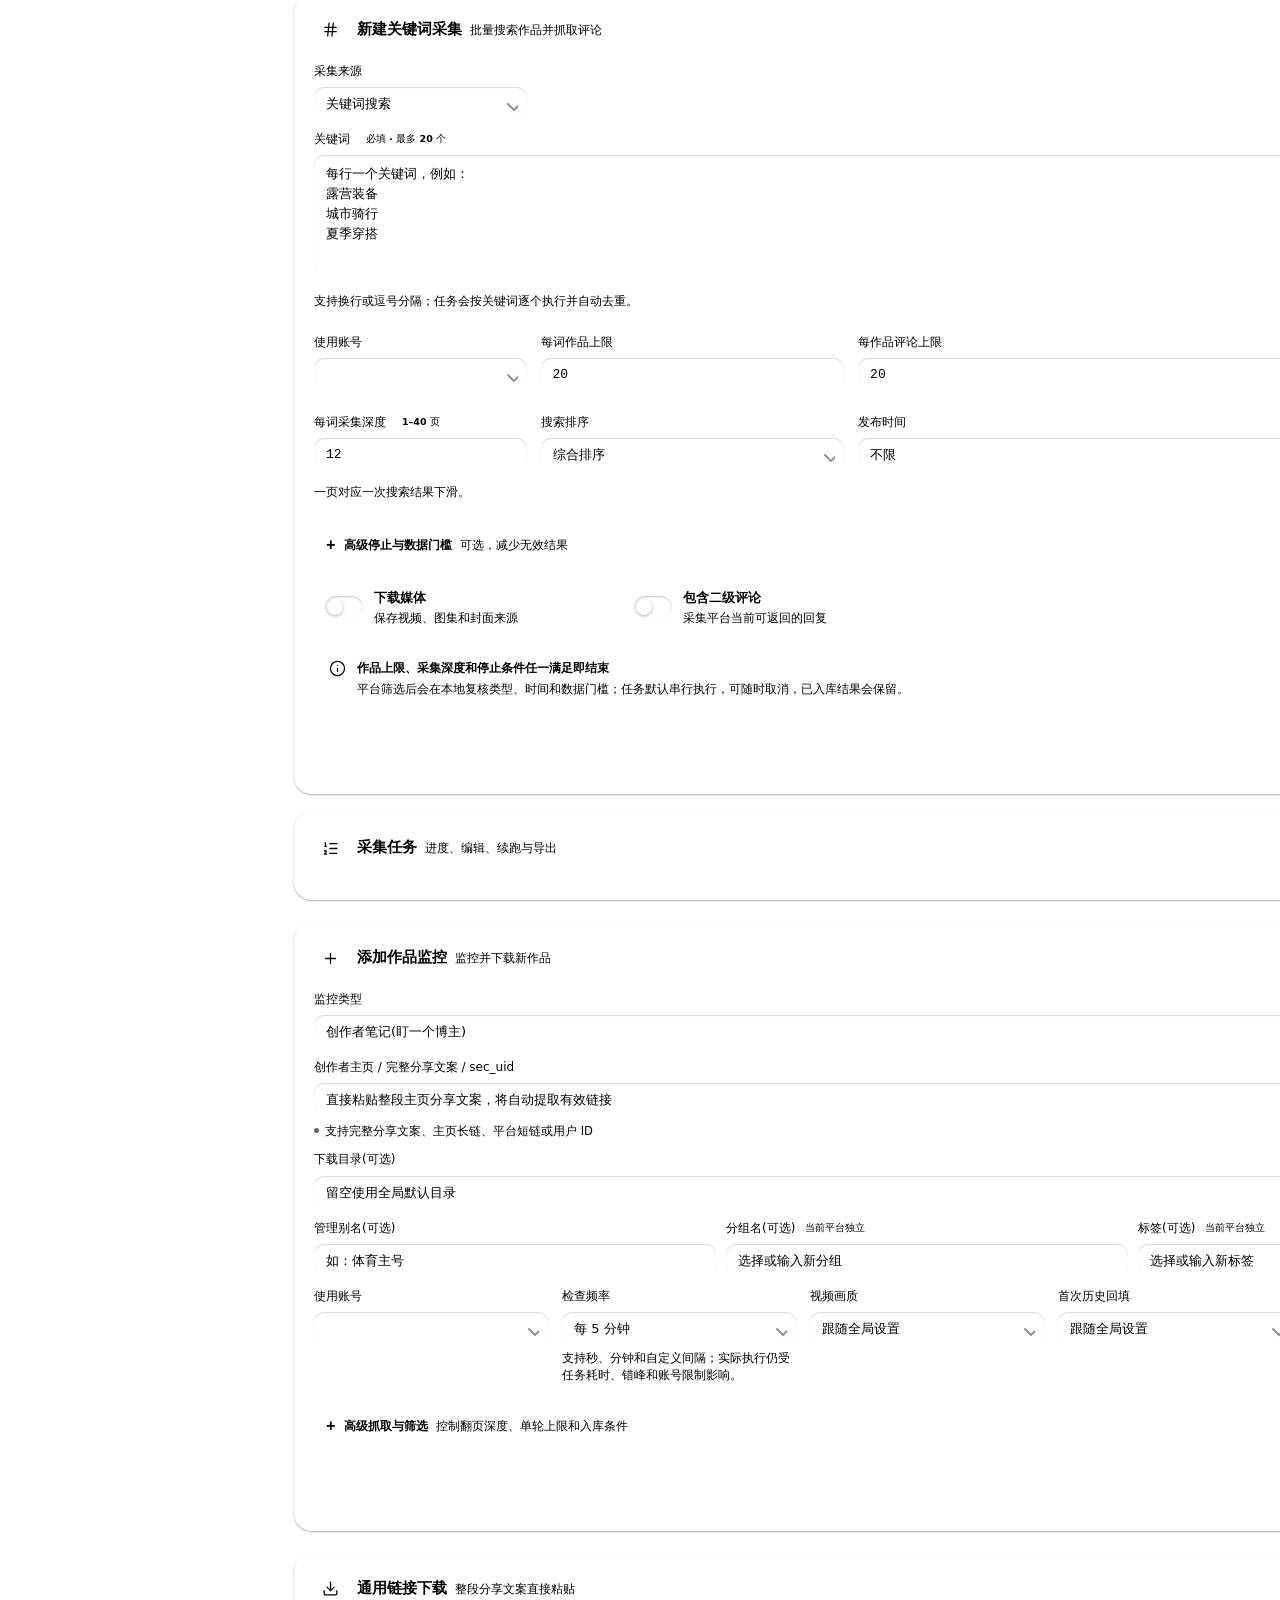
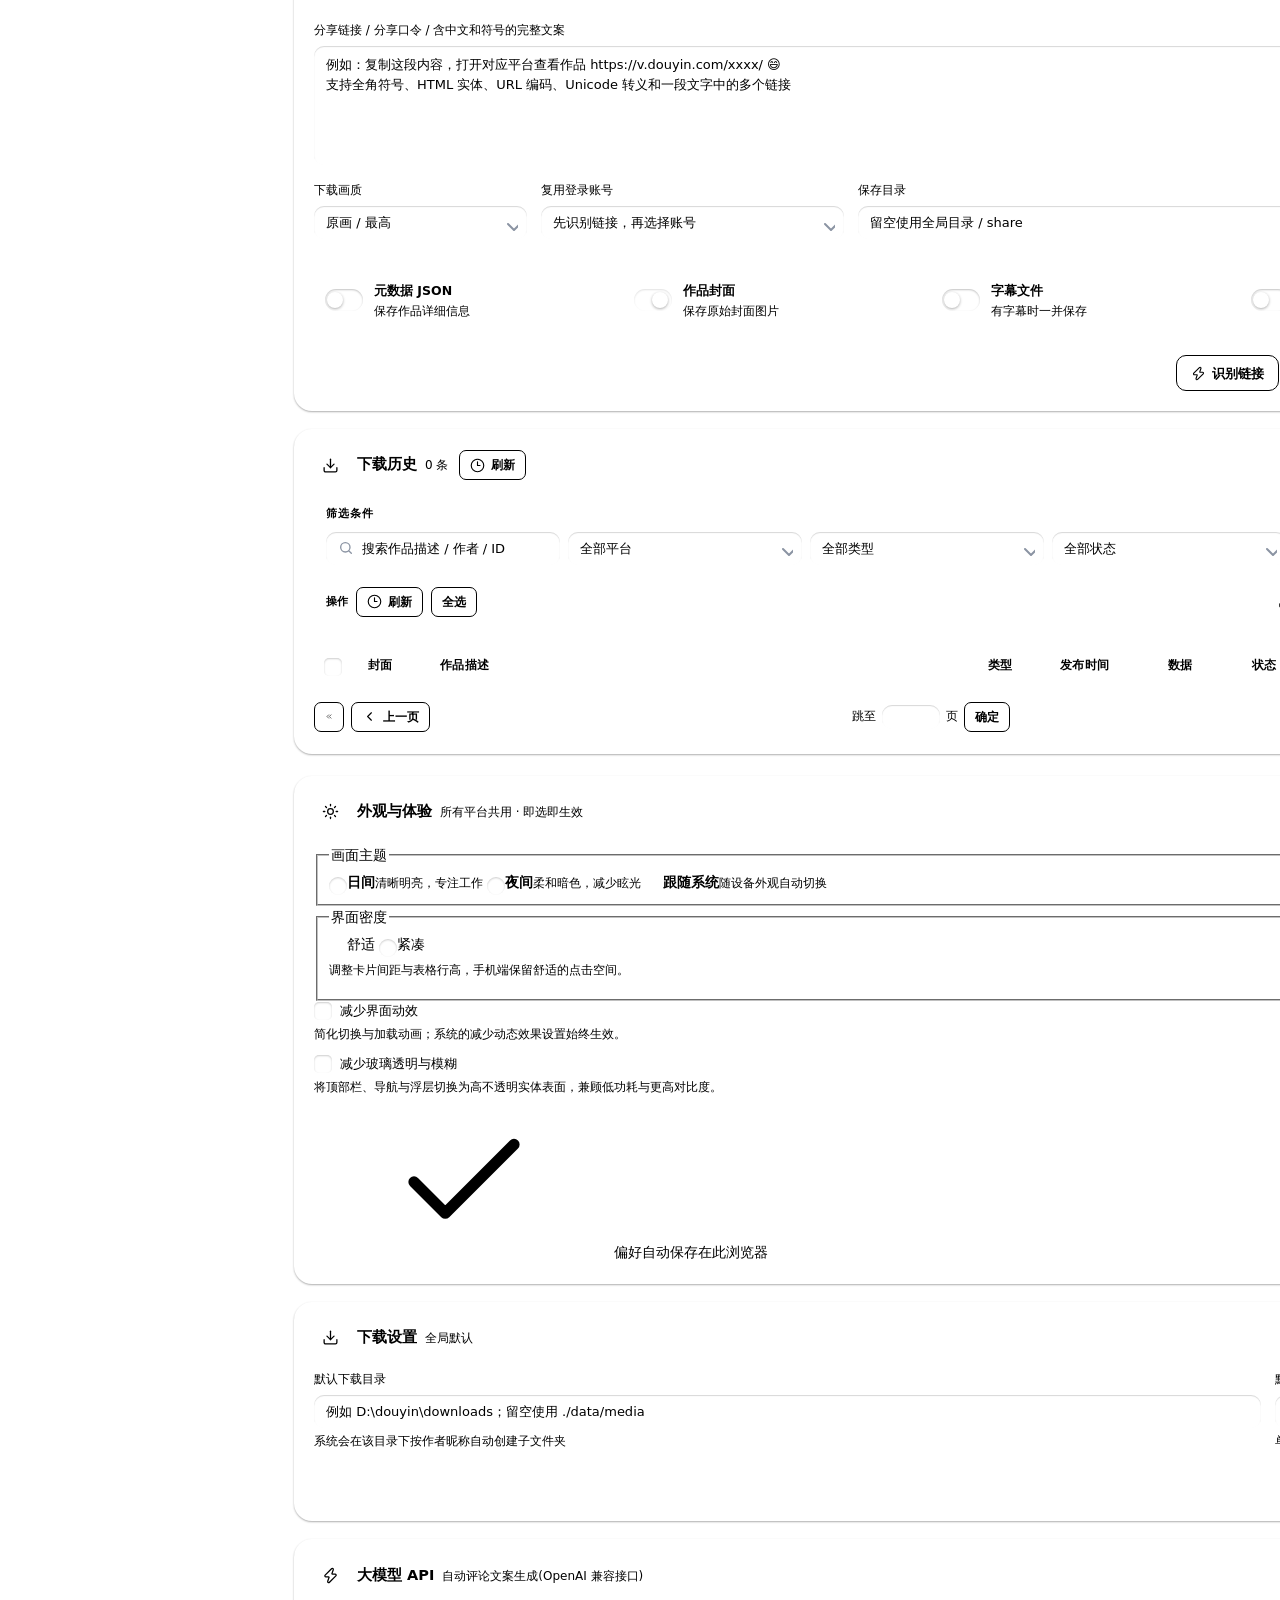
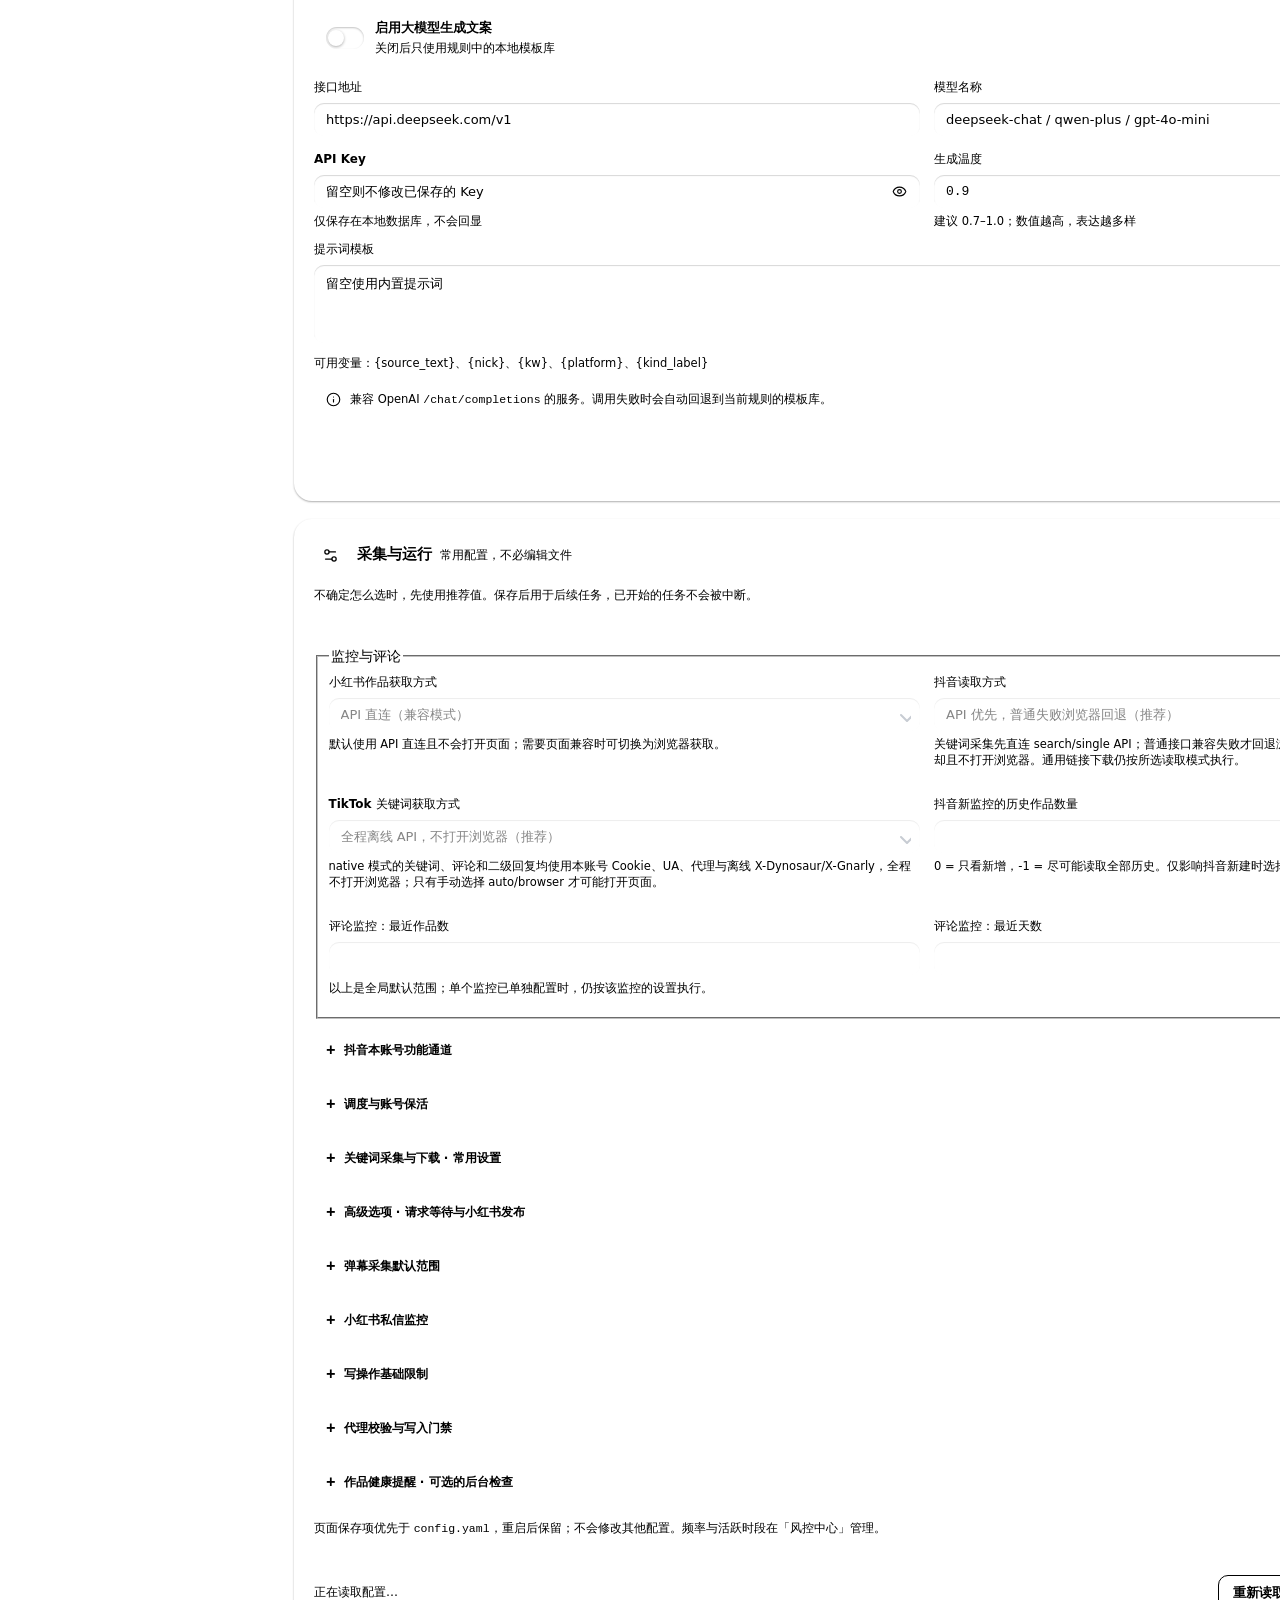
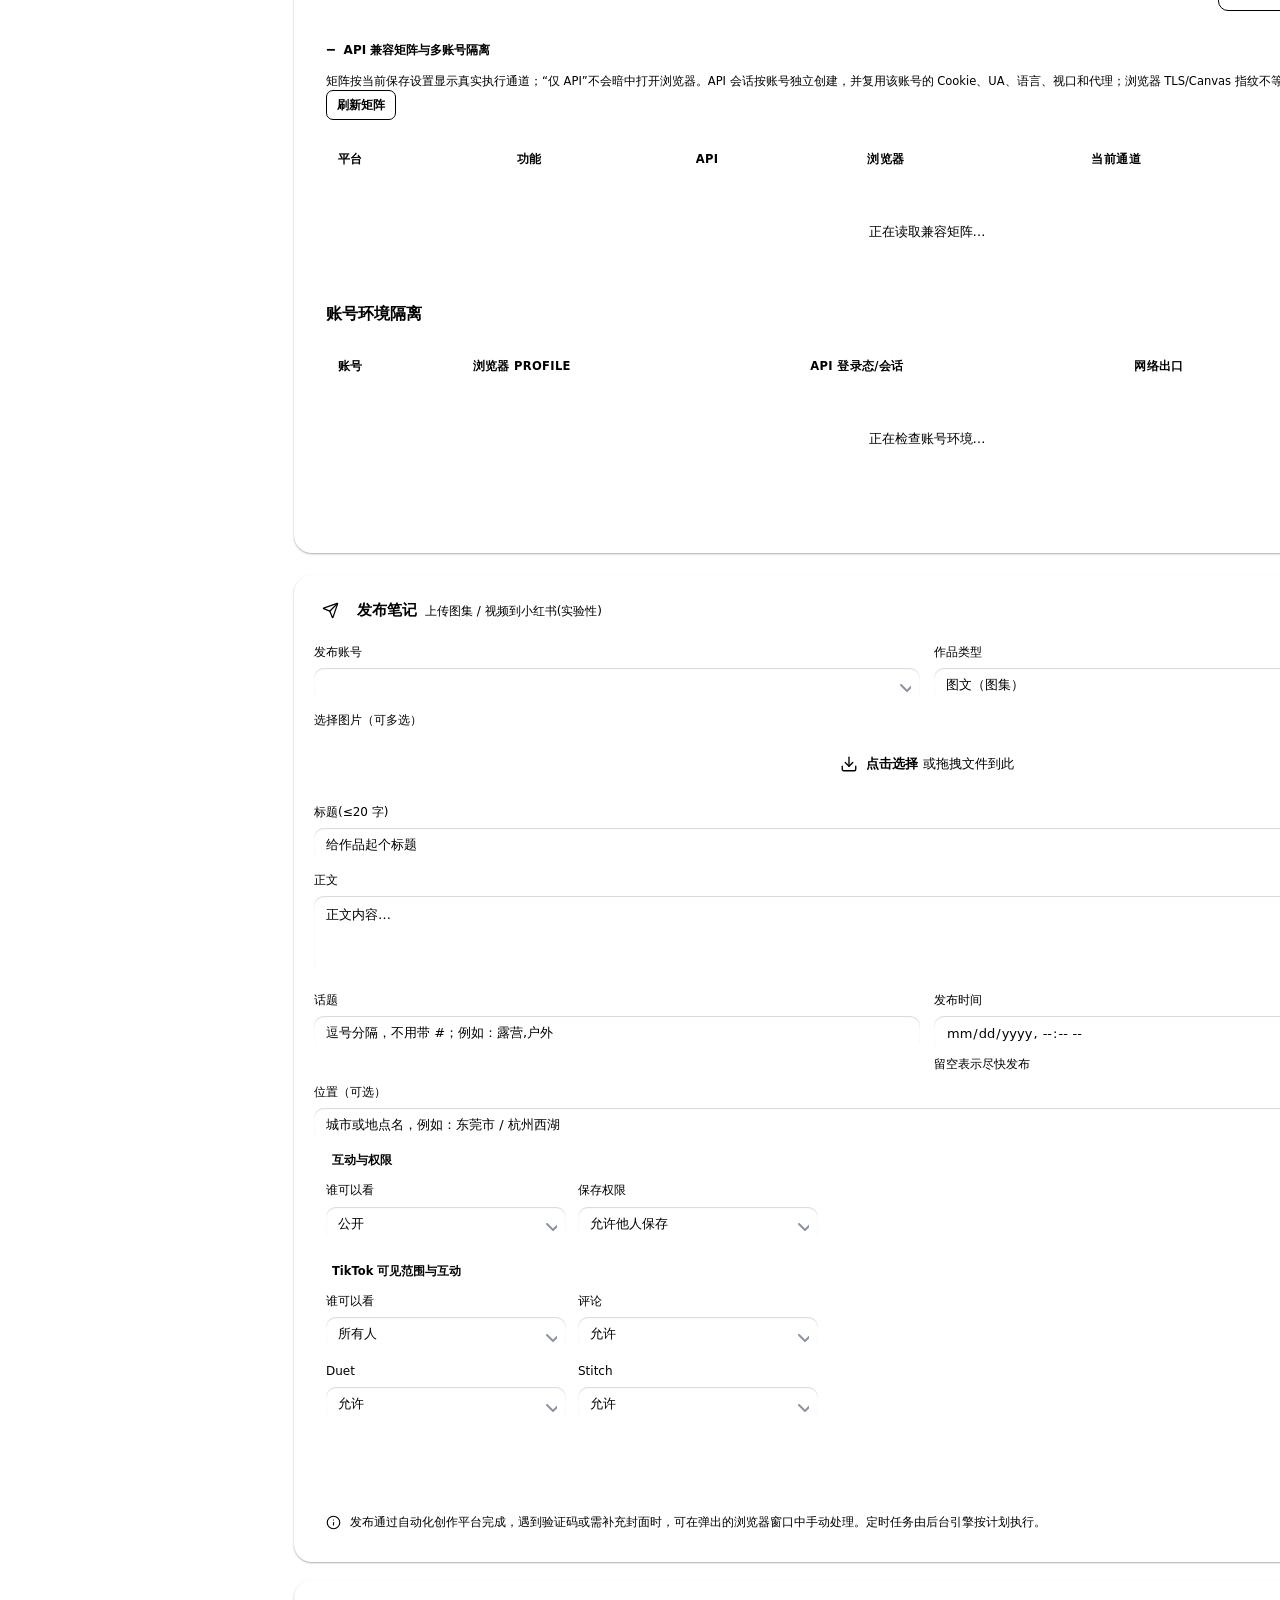
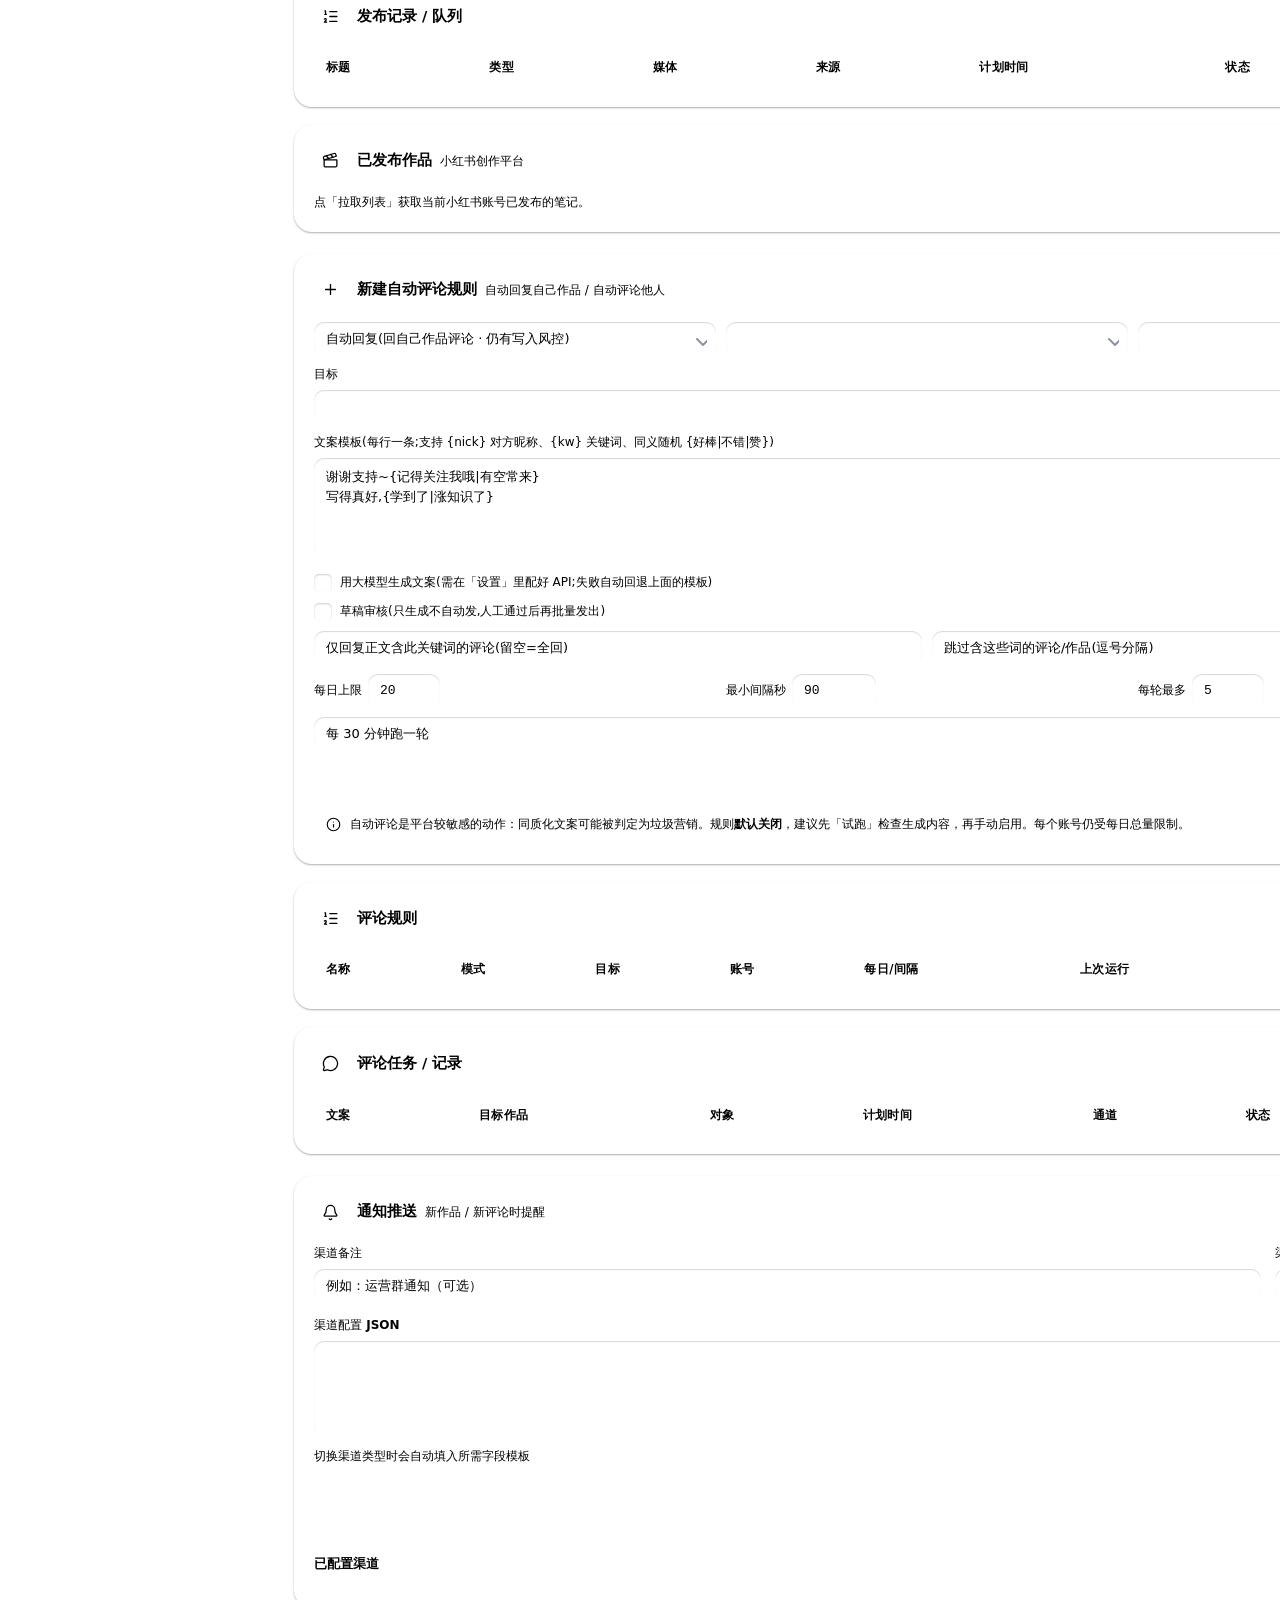
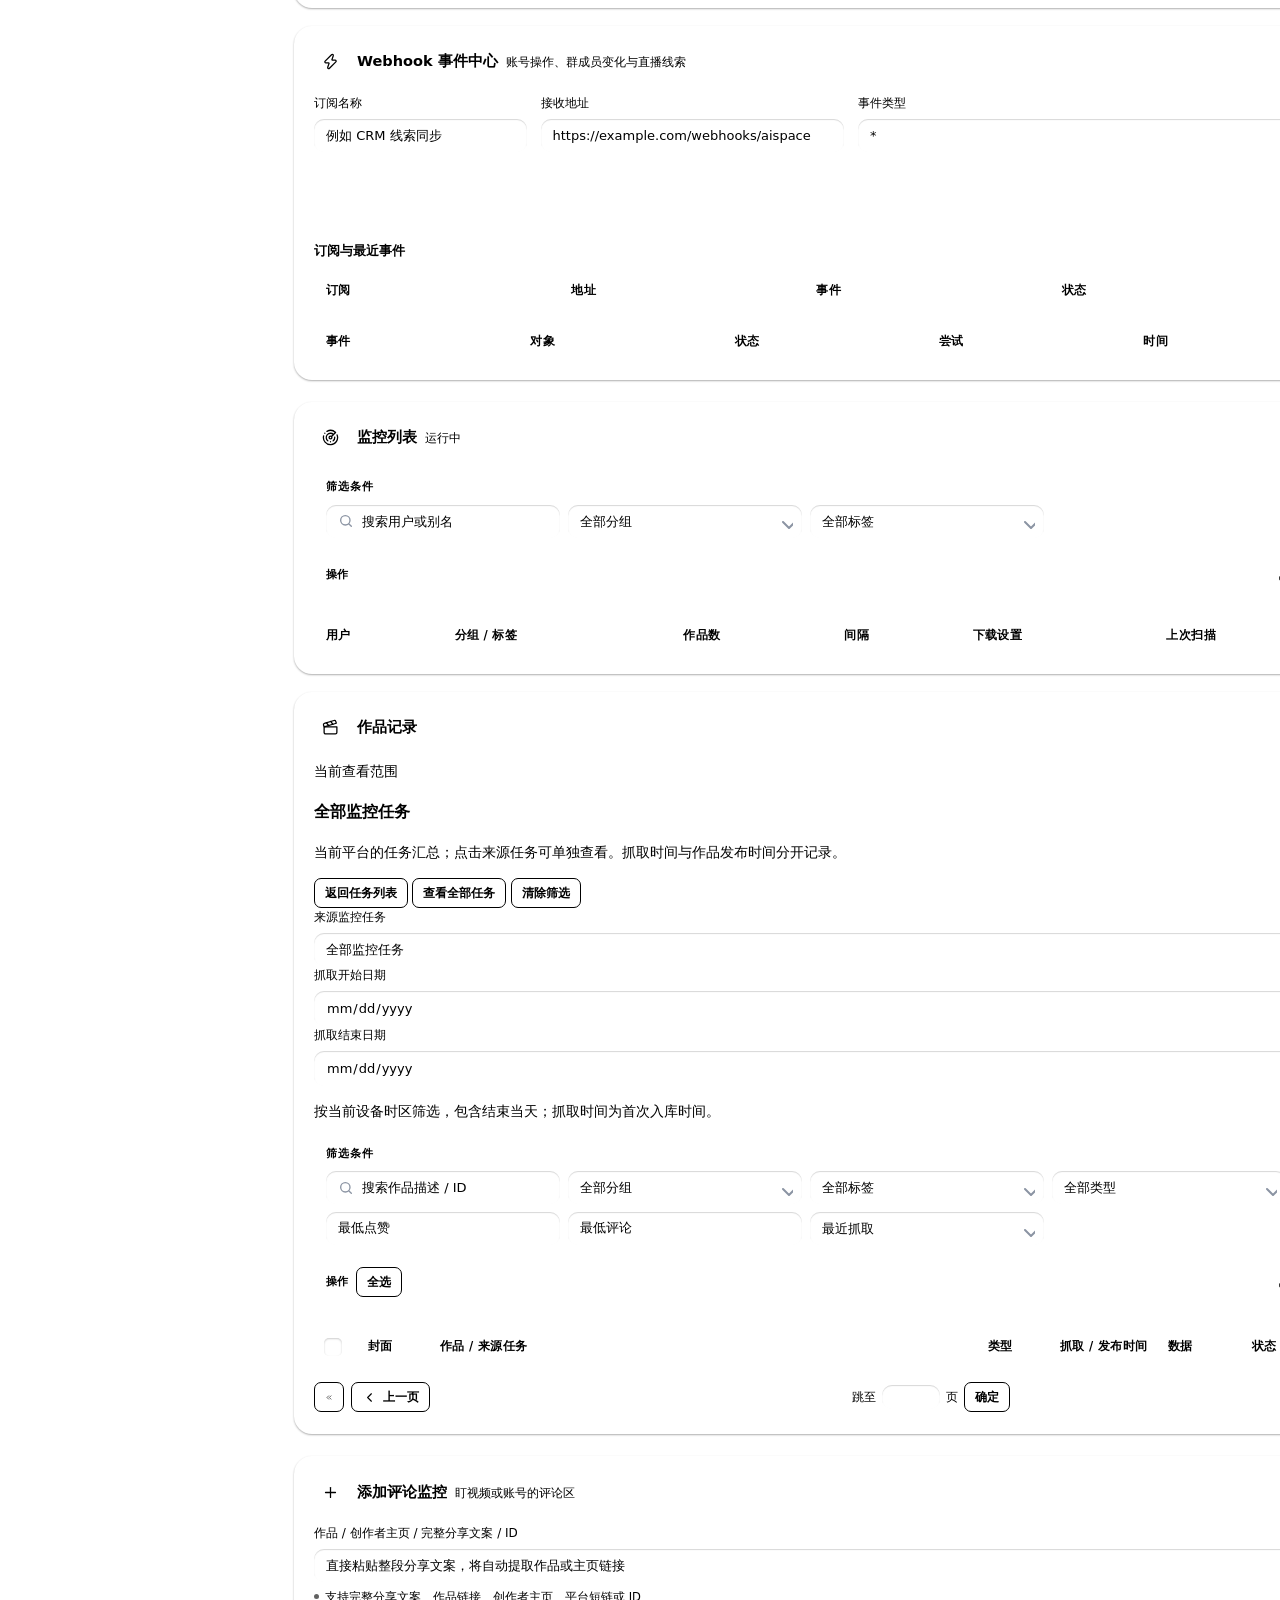
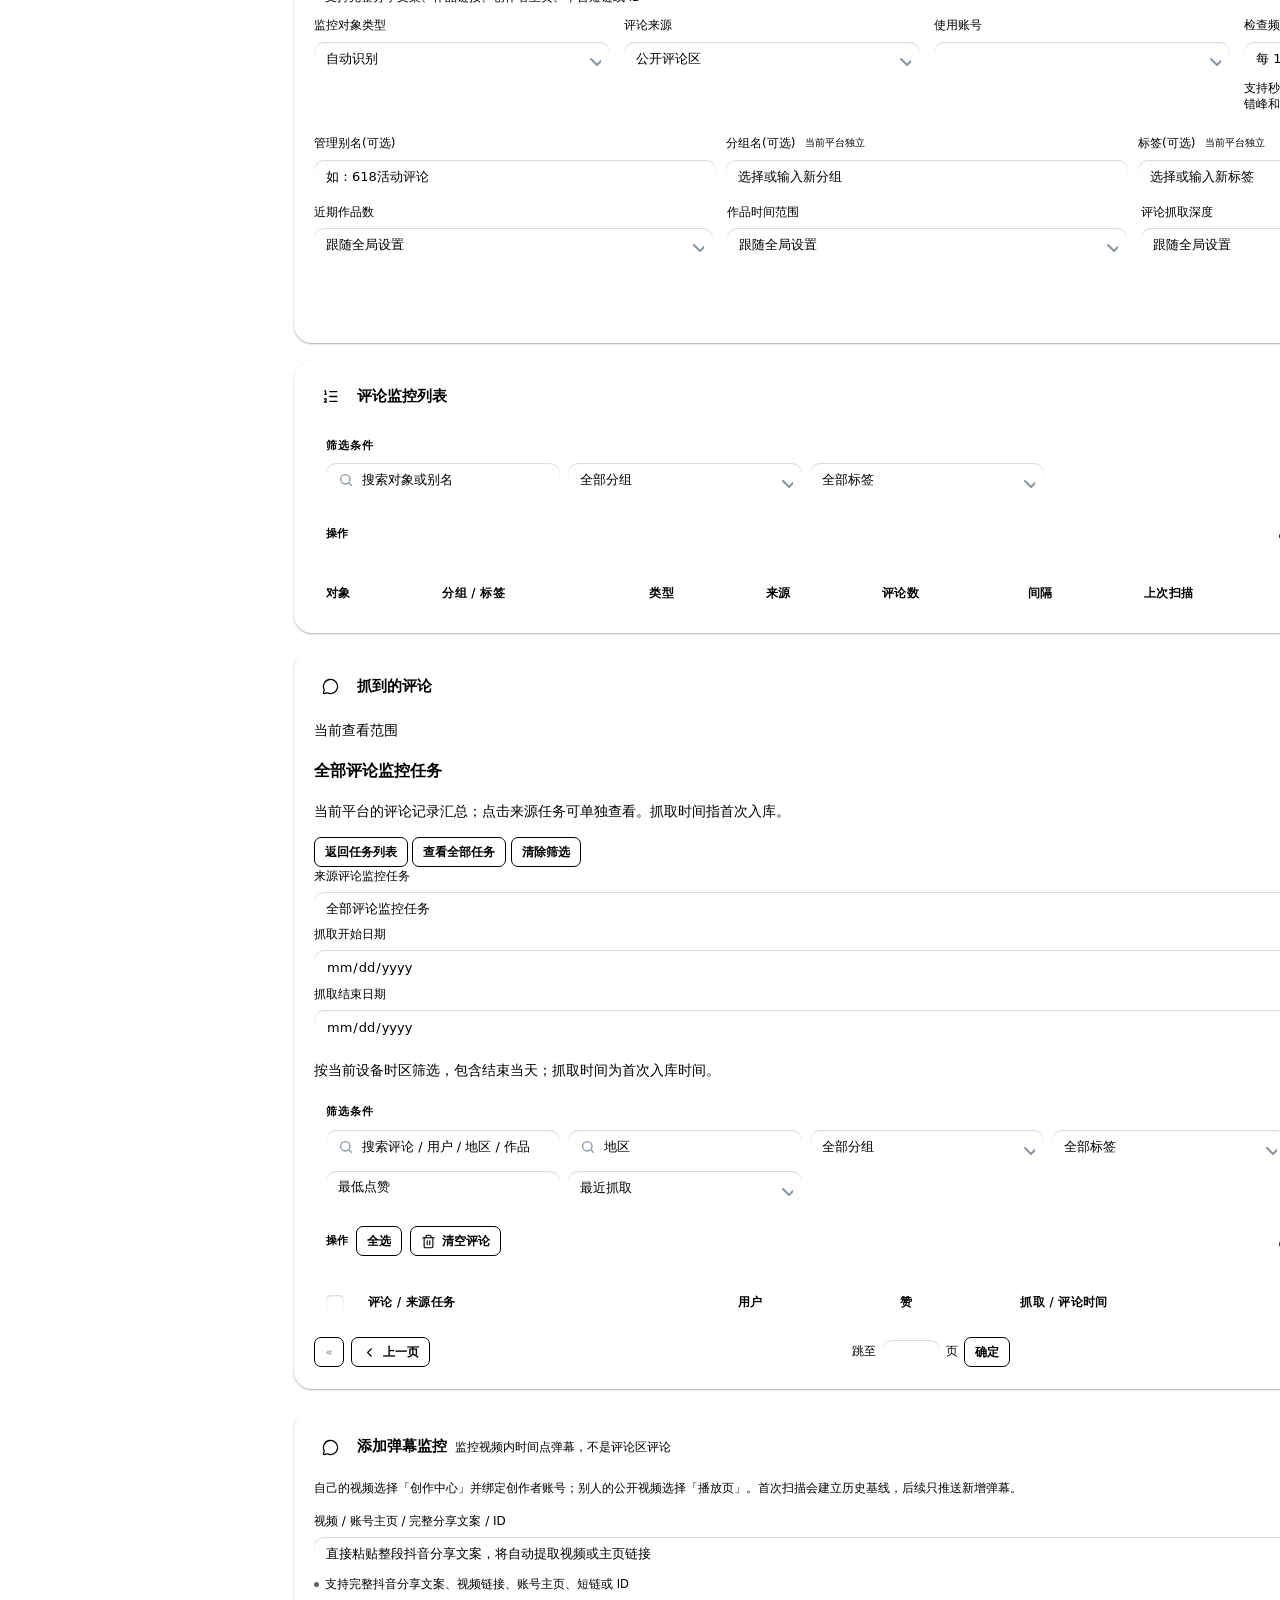
==== commit 4dd90a04: "fix: replace legacy branding in UI and exported reports" ====
--- a/app/web/index.html
+++ b/app/web/index.html
@@ -3151,7 +3151,7 @@
     </div>
     <div class="form-grid cols-4">
       <div class="form-field"><label for="wh-name">订阅名称</label><input id="wh-name" placeholder="例如 CRM 线索同步"></div>
-      <div class="form-field"><label for="wh-url">接收地址</label><input id="wh-url" type="url" placeholder="https://example.com/webhooks/creatorhub"></div>
+      <div class="form-field"><label for="wh-url">接收地址</label><input id="wh-url" type="url" placeholder="https://example.com/webhooks/aispace"></div>
       <div class="form-field"><label for="wh-events">事件类型</label><input id="wh-events" value="*" placeholder="* 或逗号分隔"></div>
       <div class="form-field"><label for="wh-secret">签名密钥</label><input id="wh-secret" type="password" autocomplete="new-password" placeholder="编辑时留空表示保留"></div>
     </div>
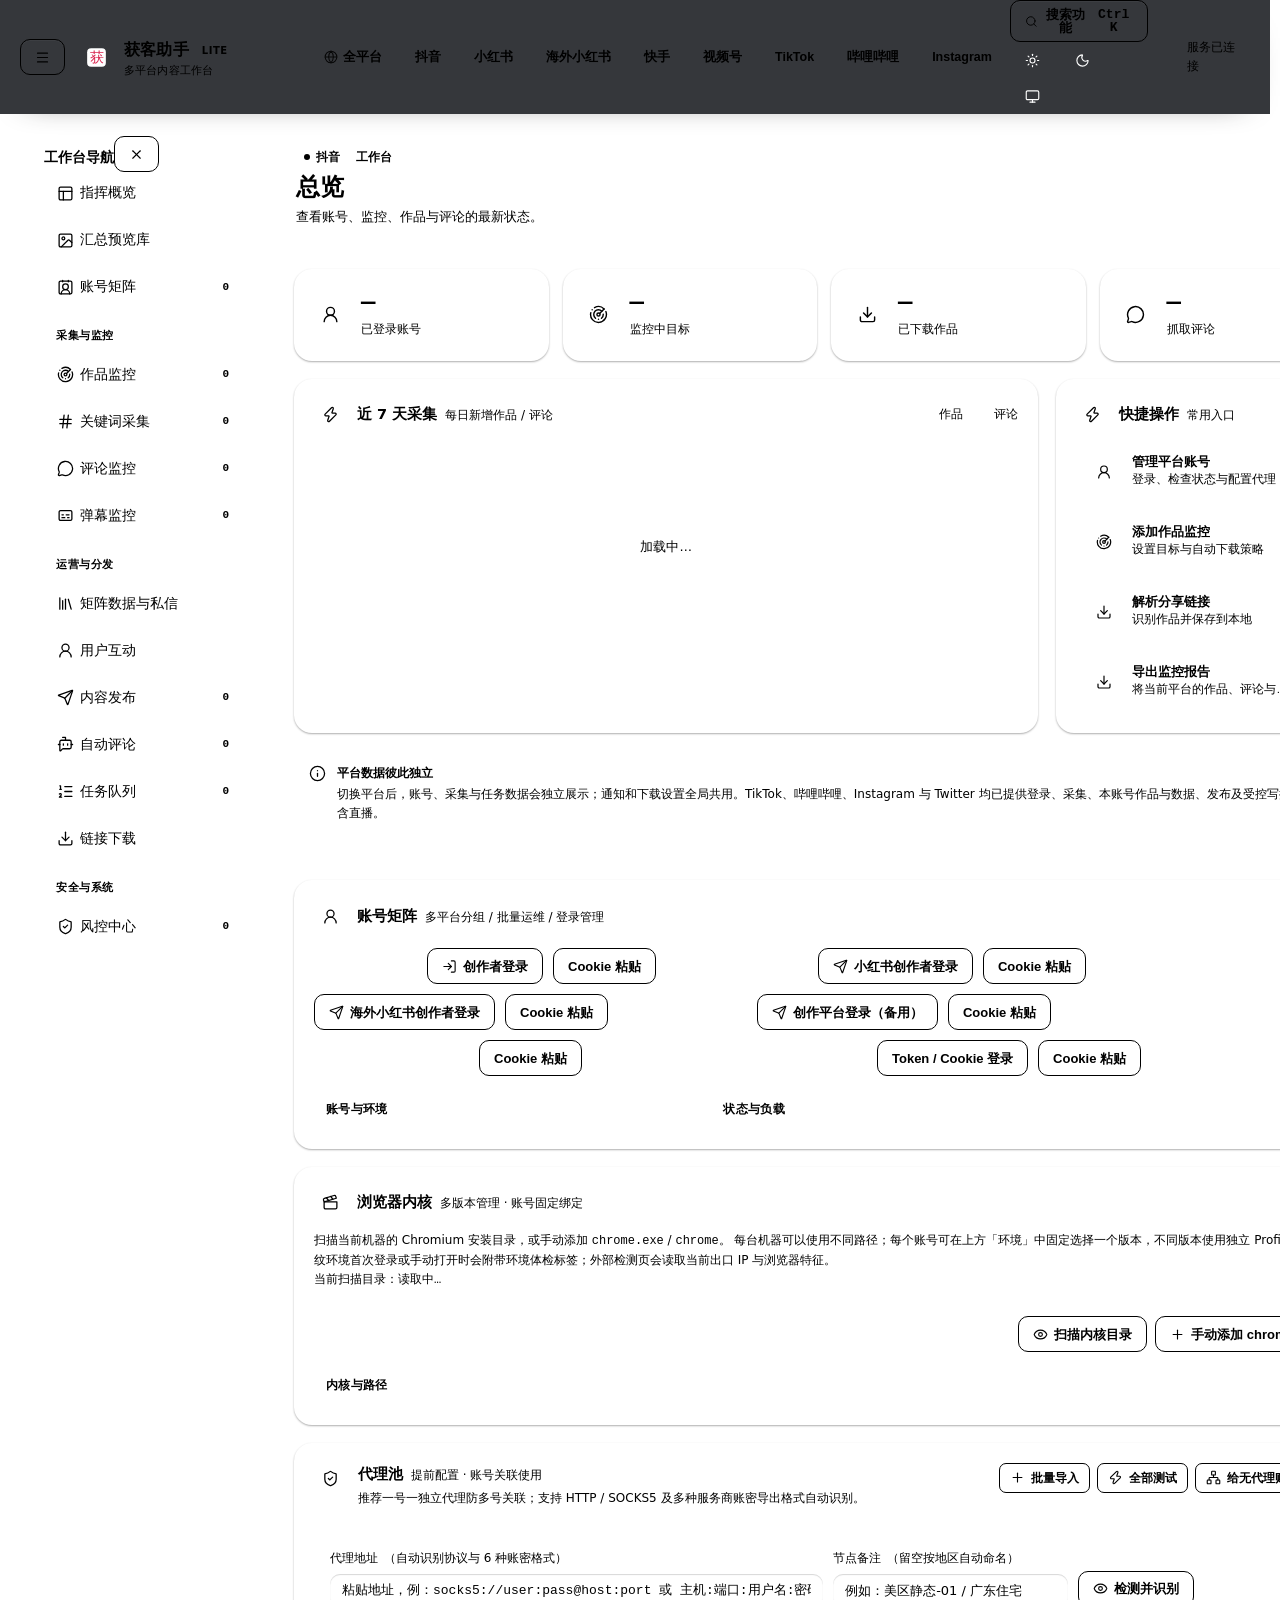
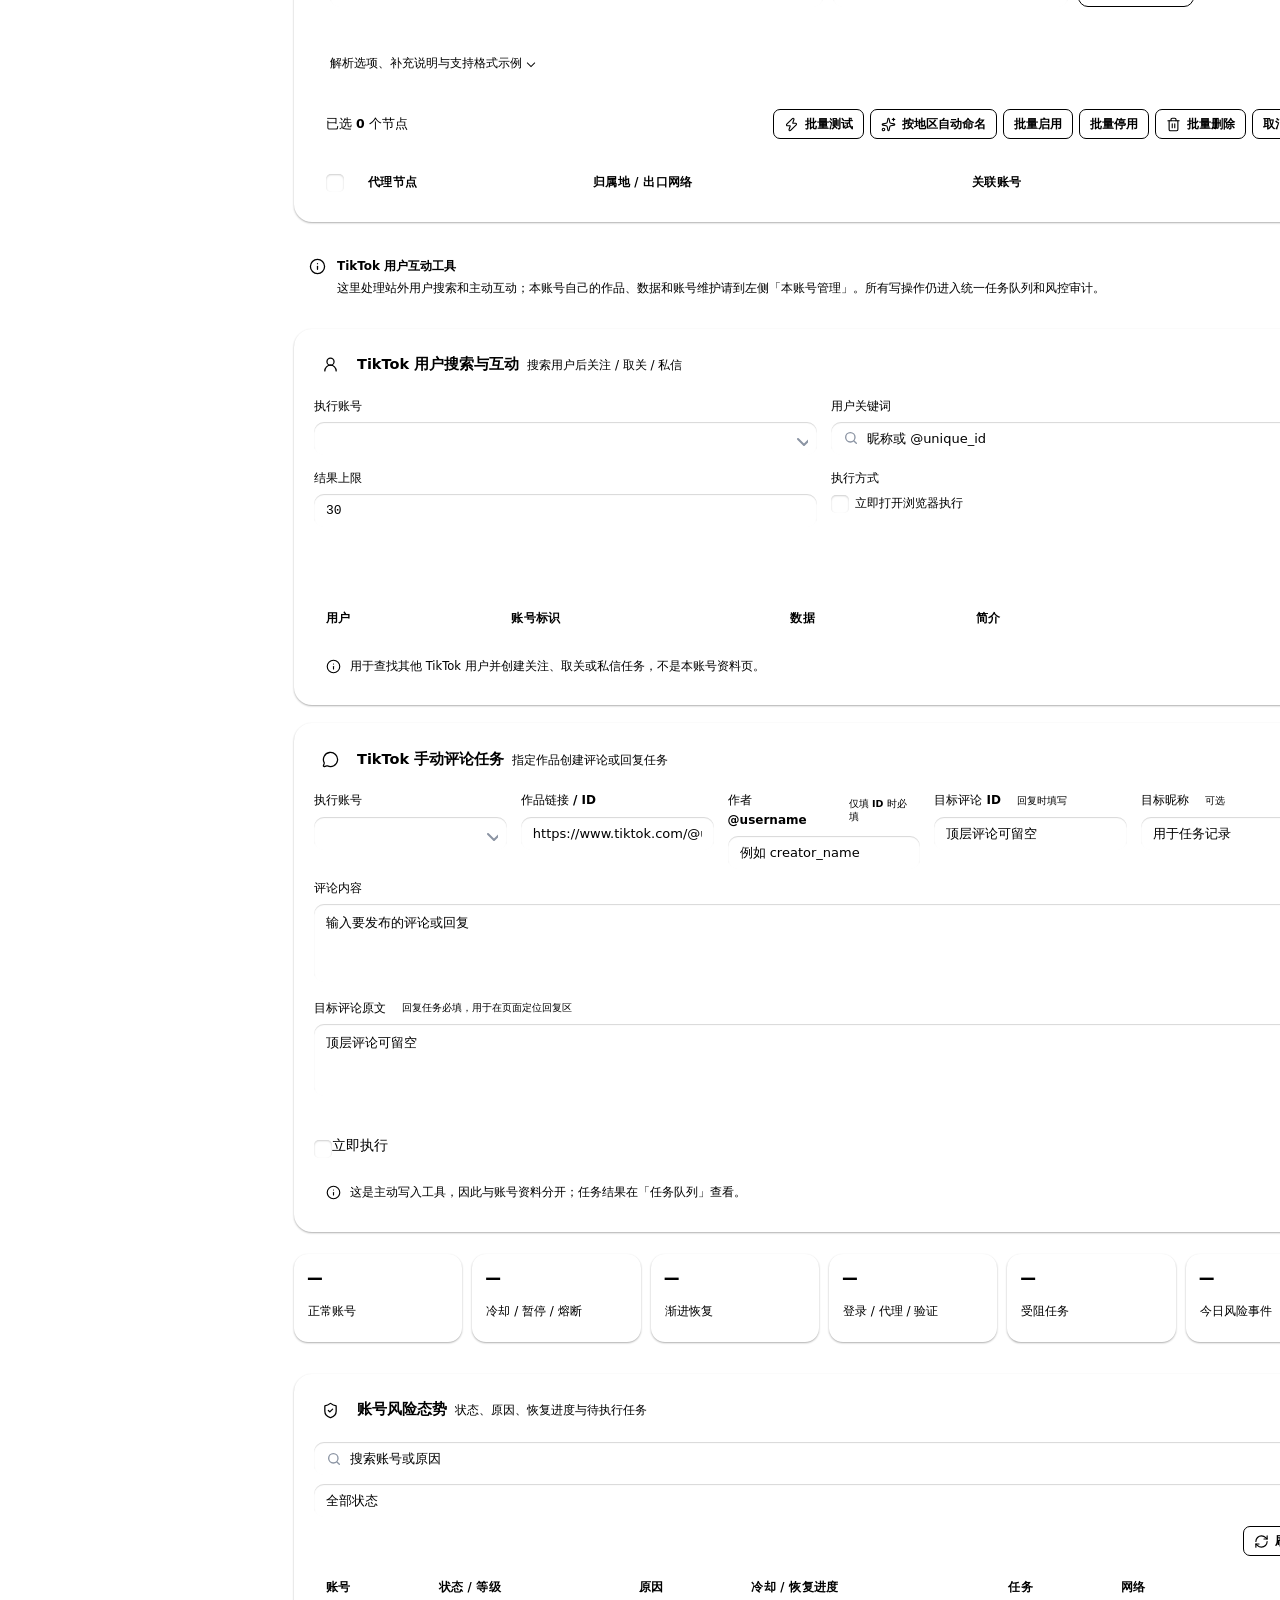
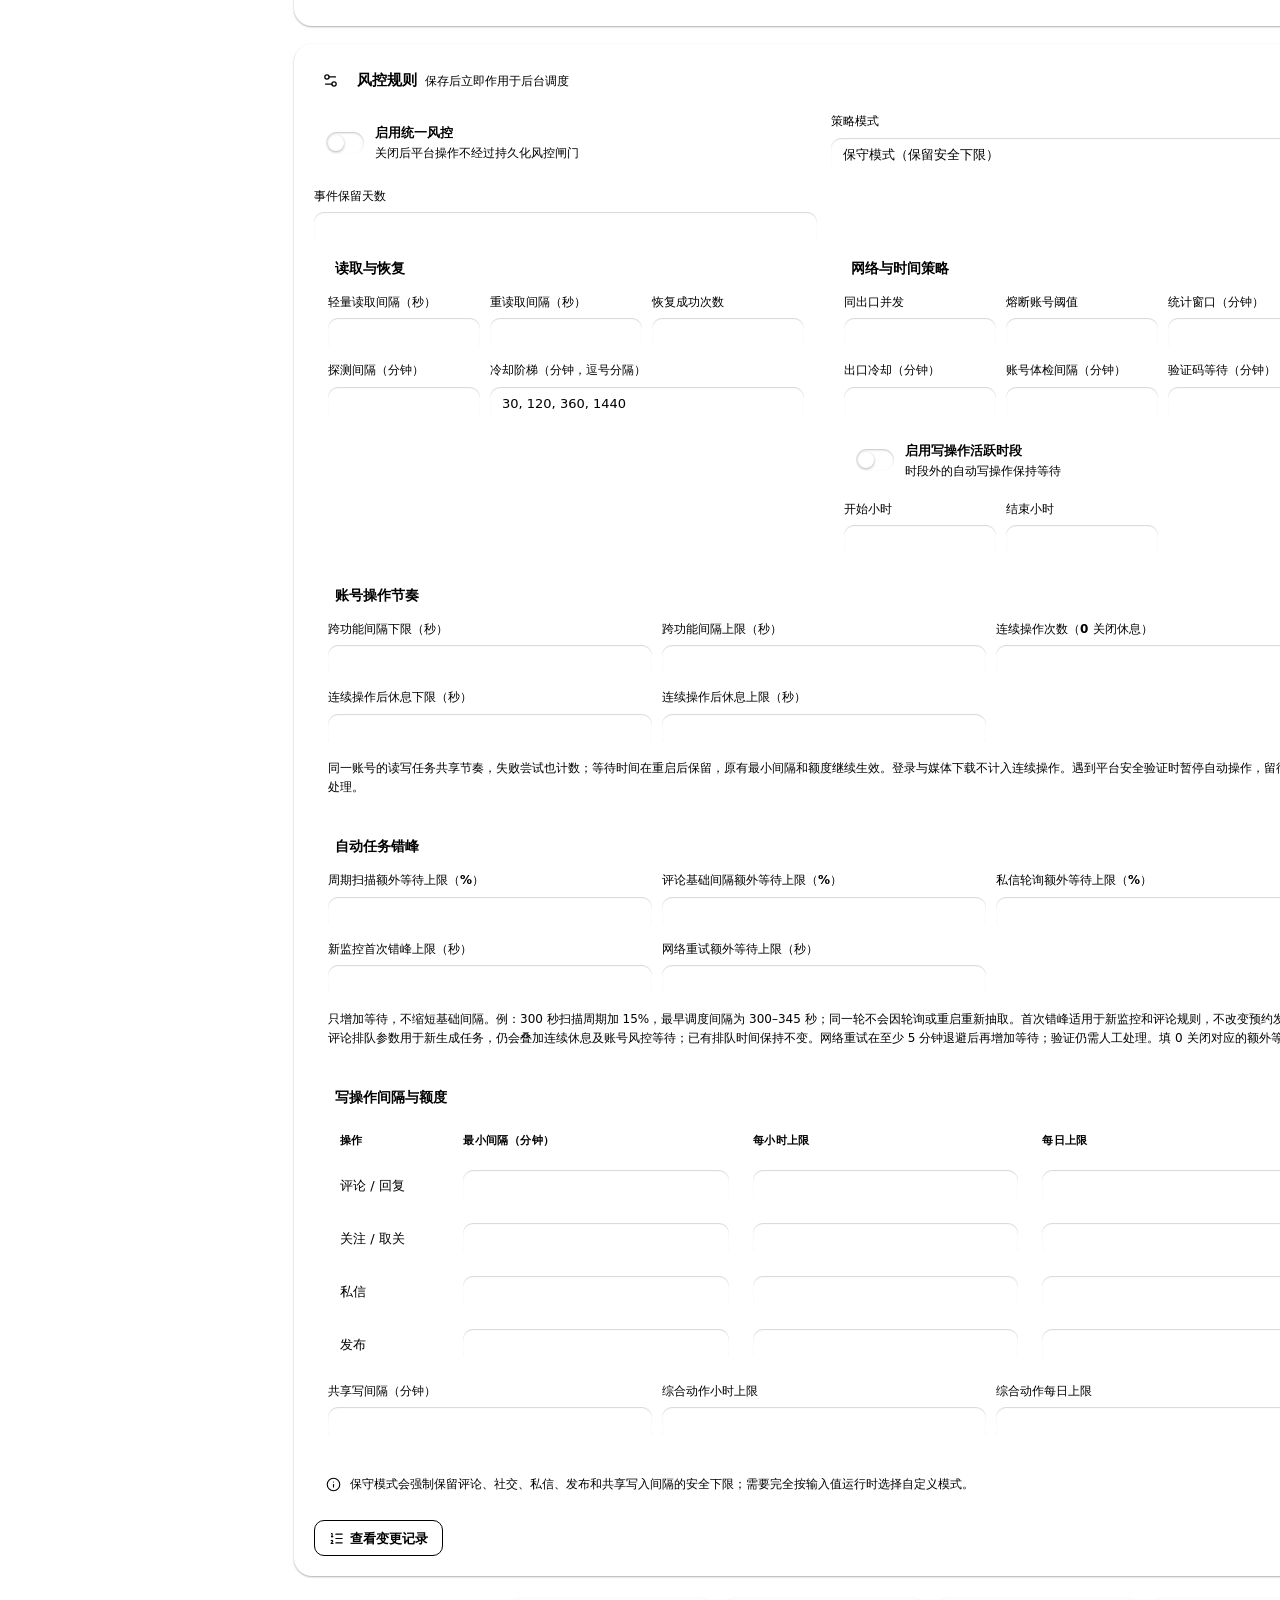
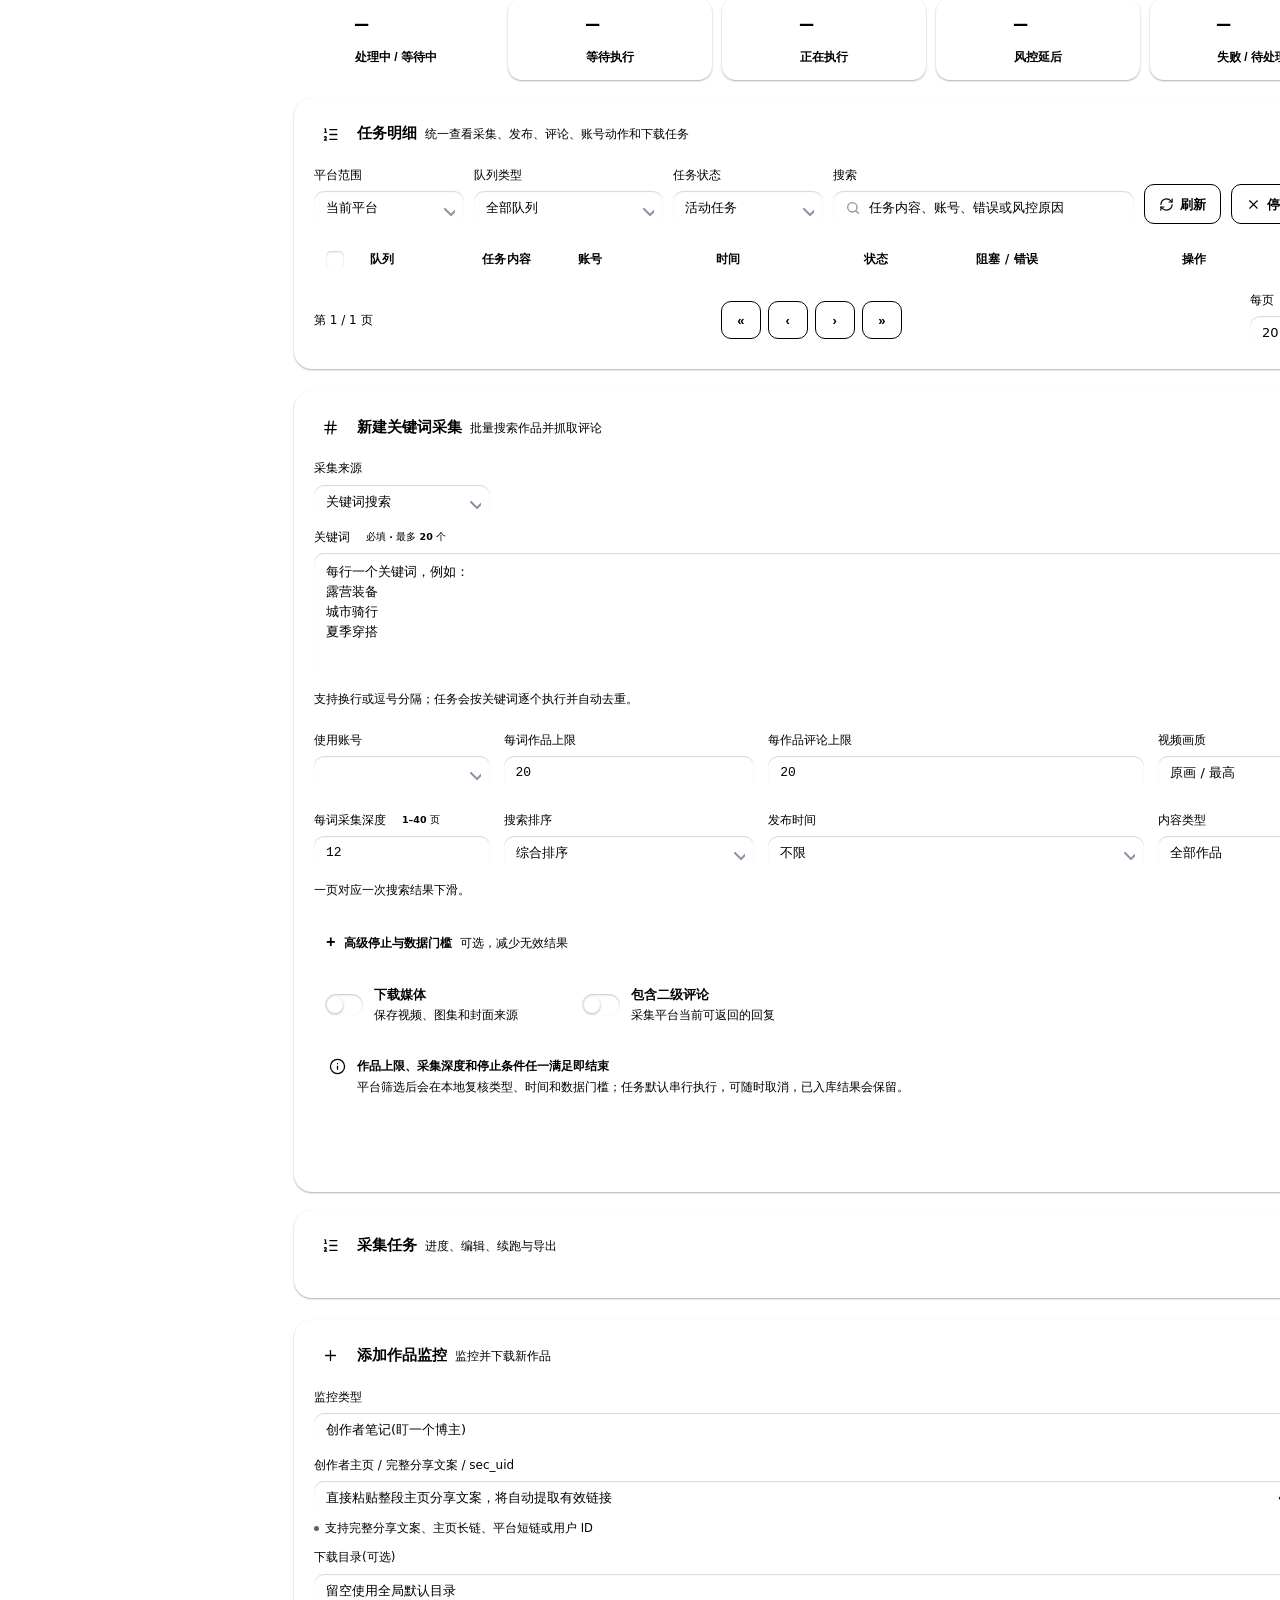
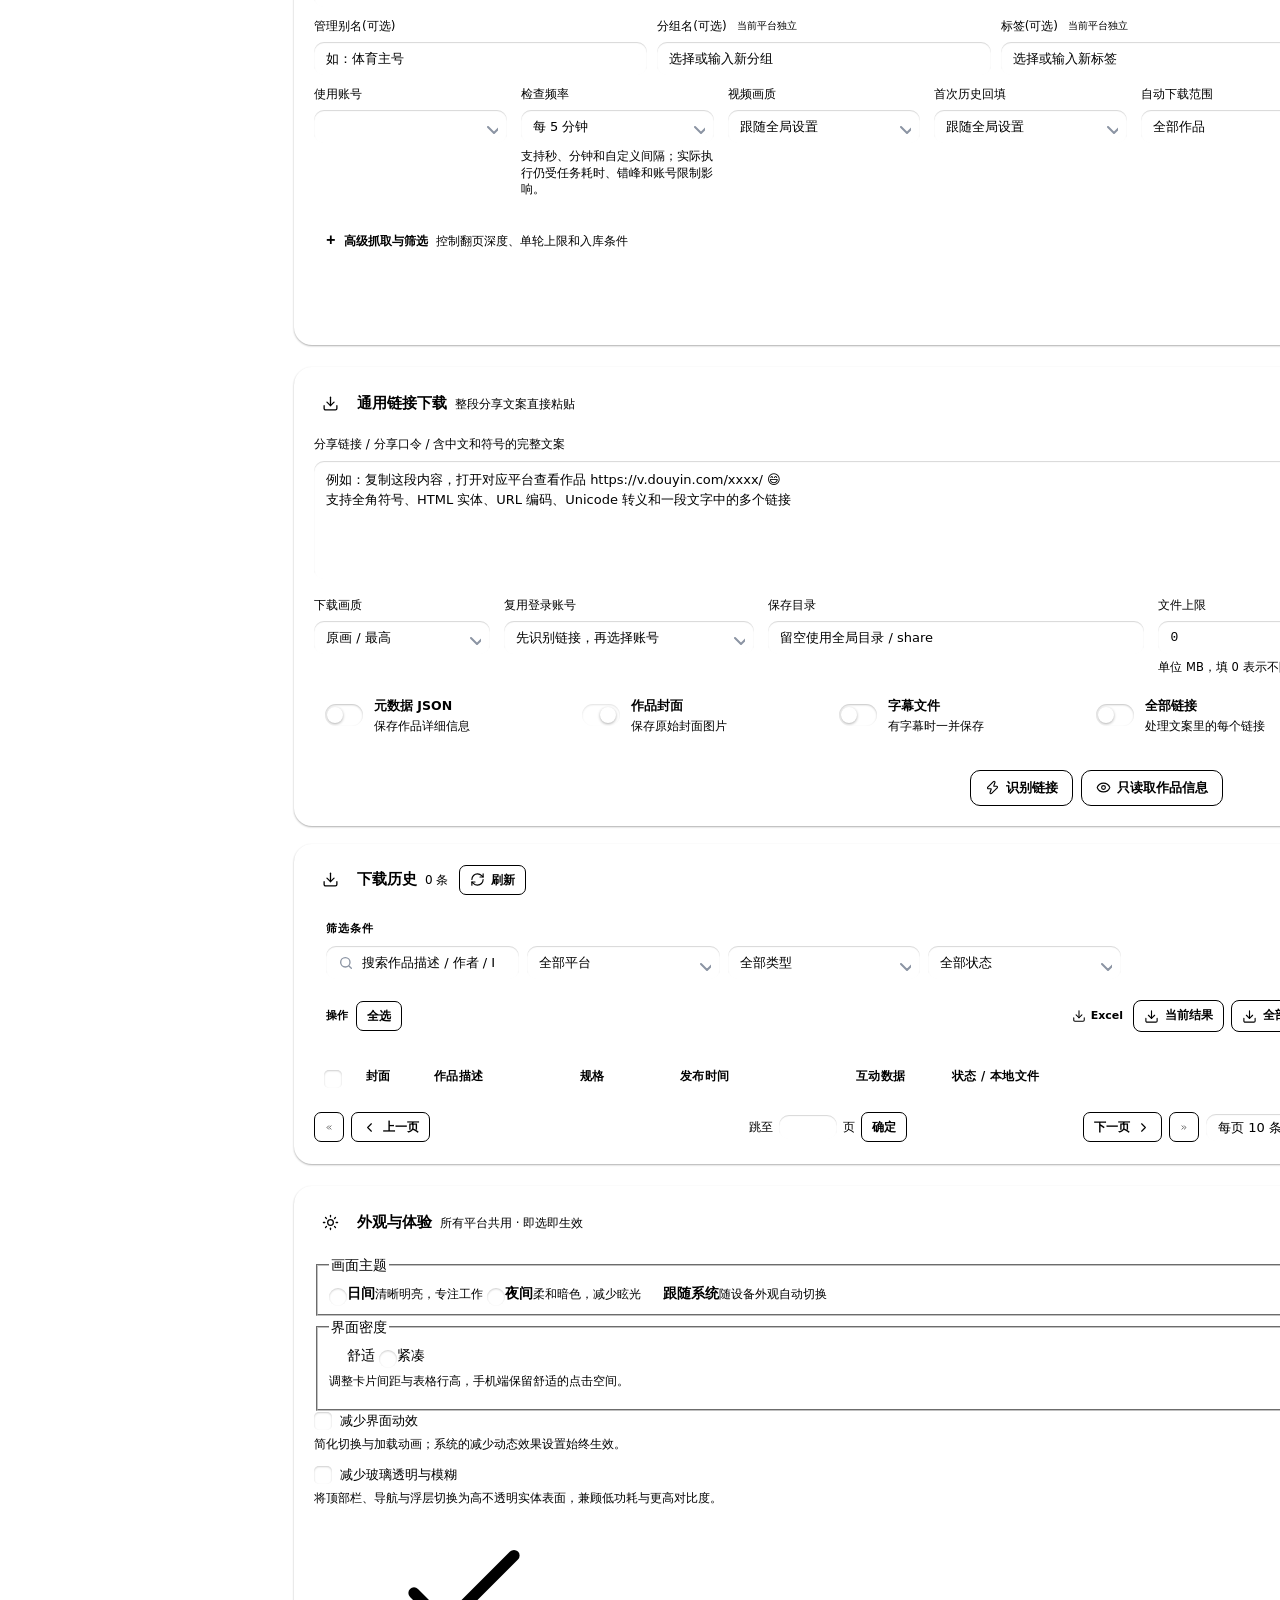
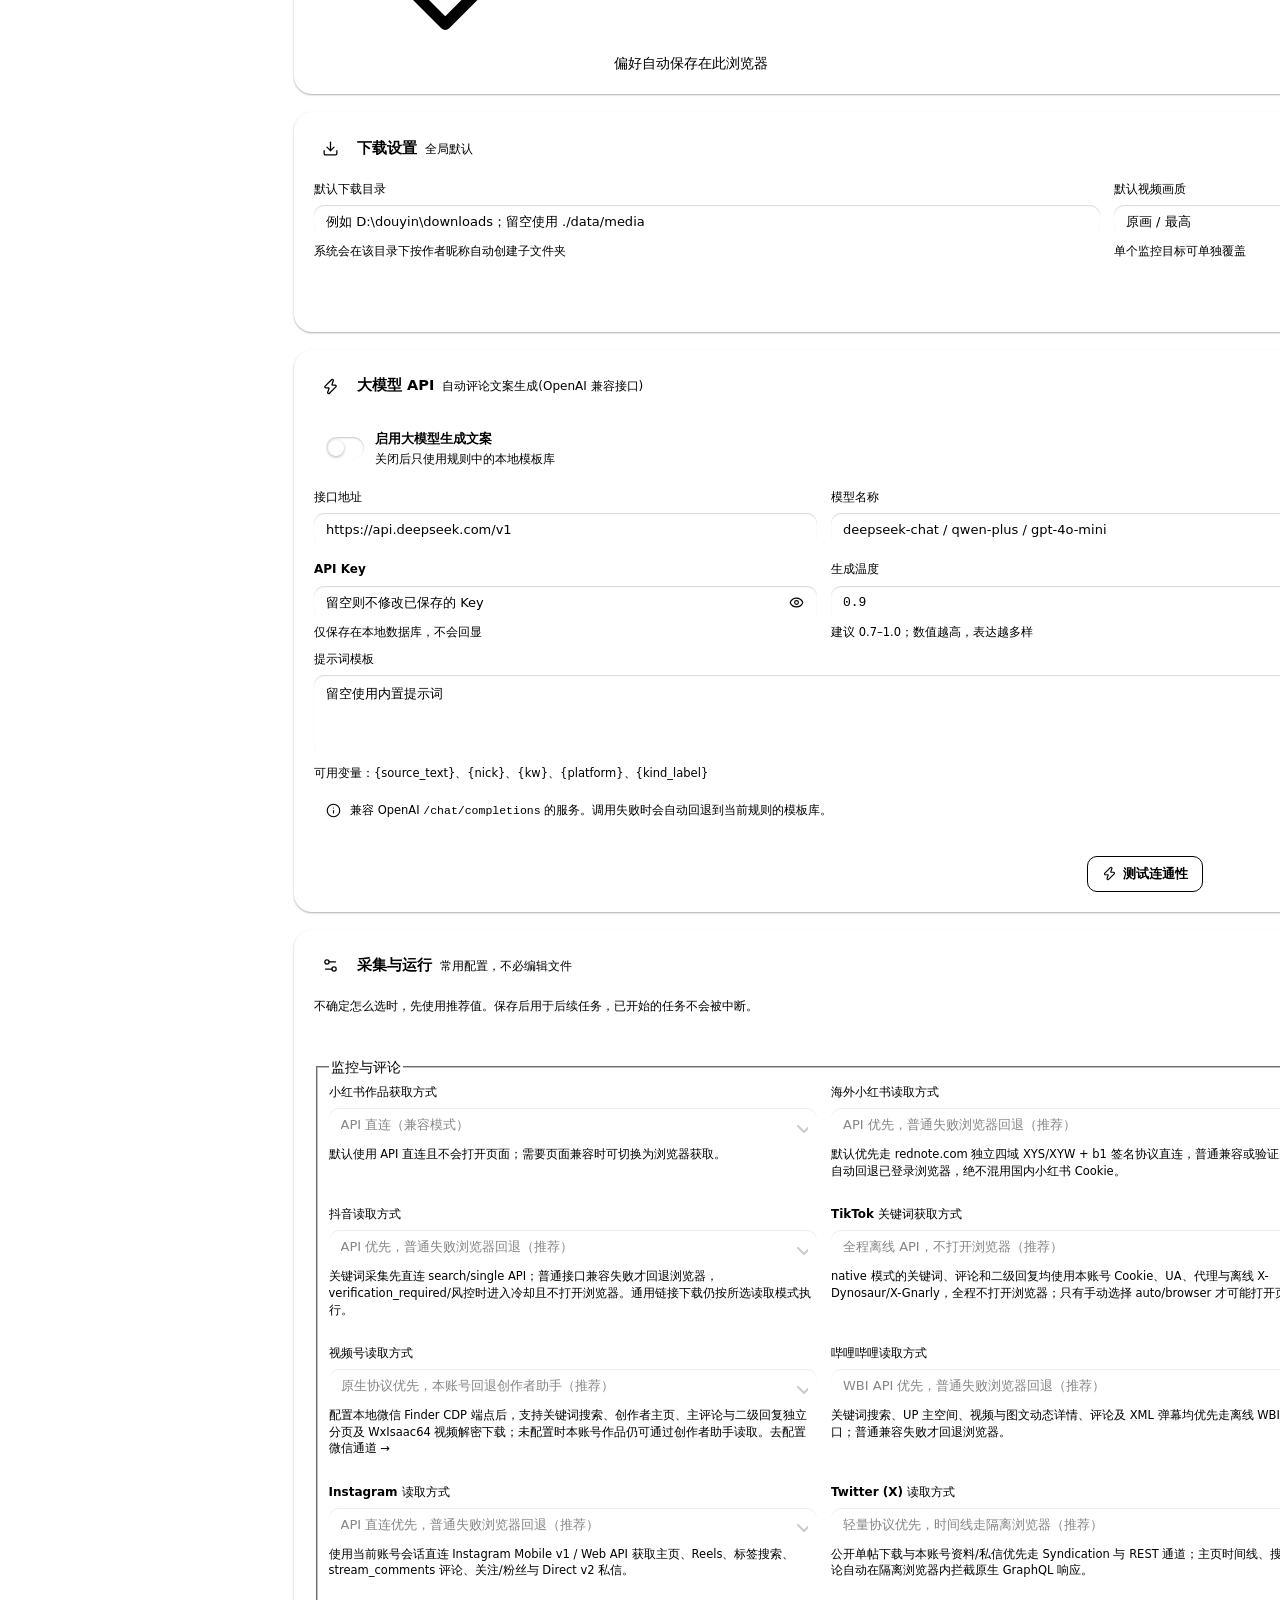
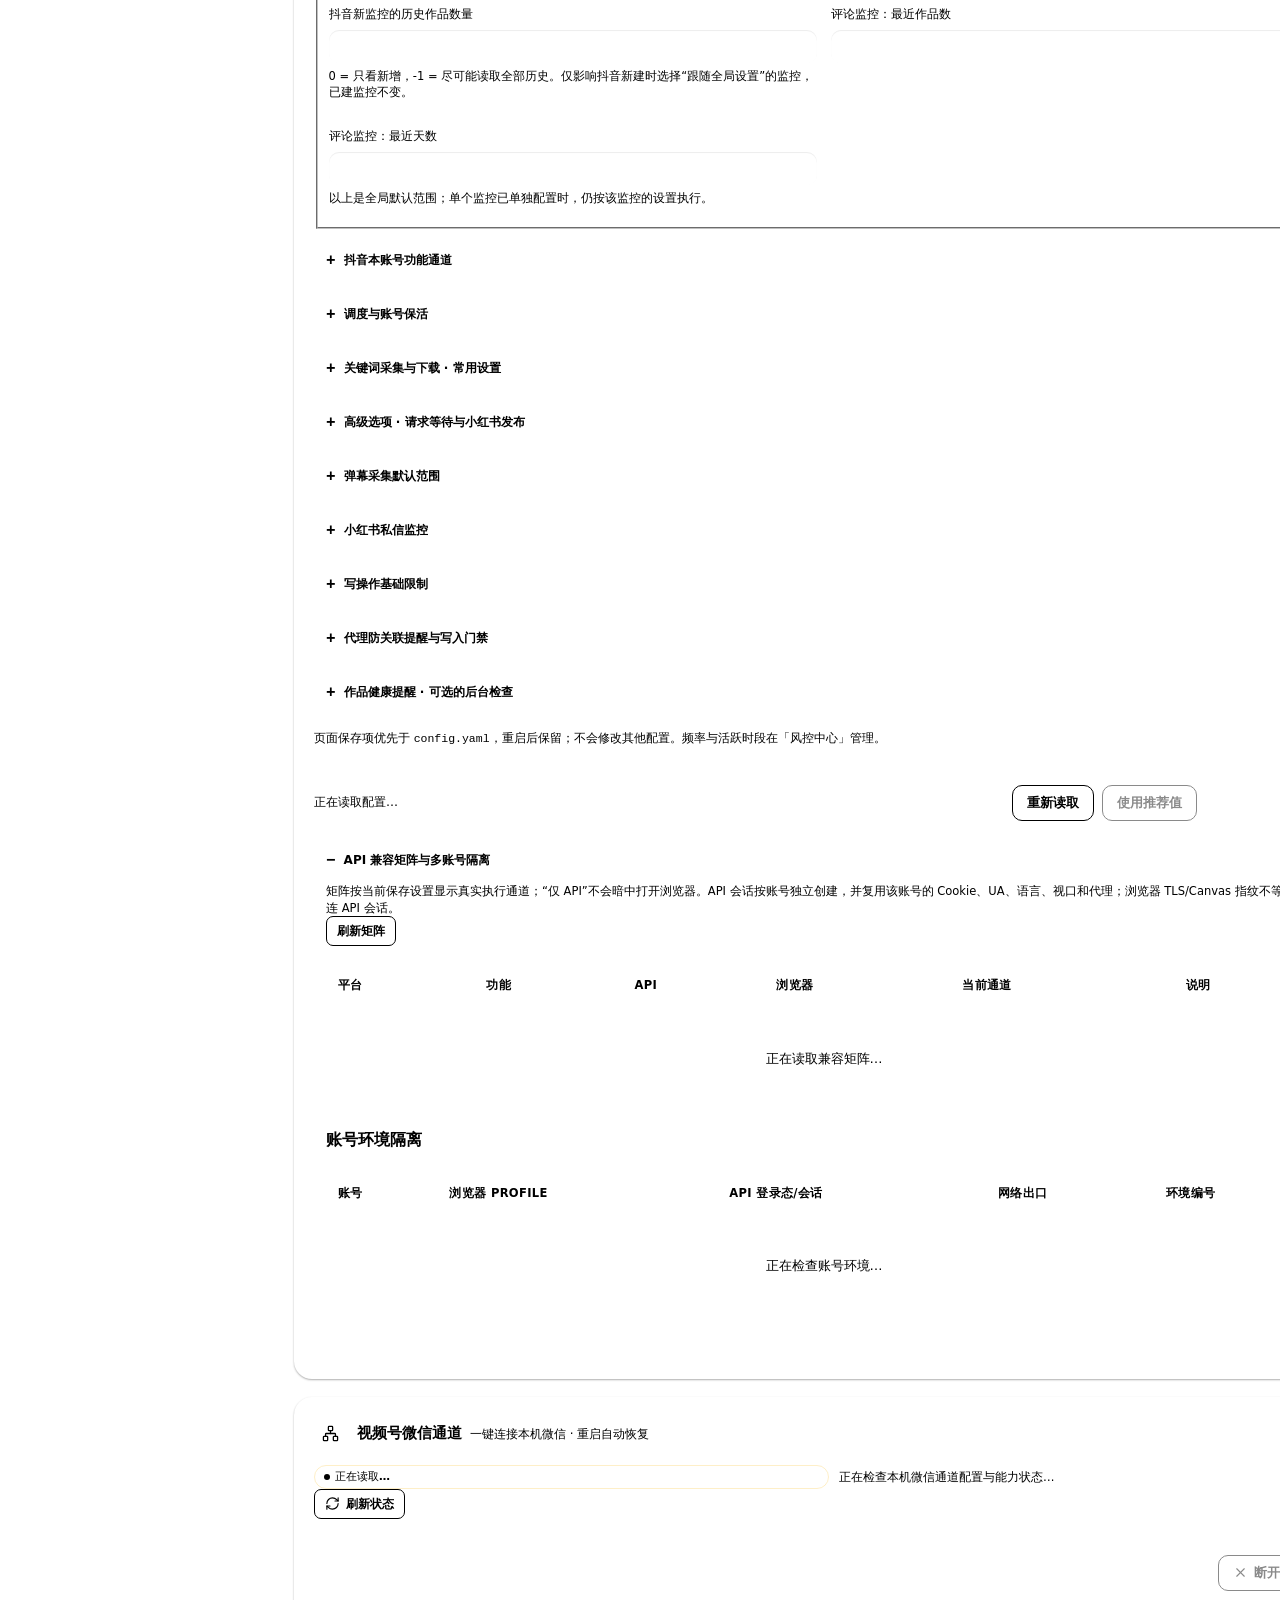
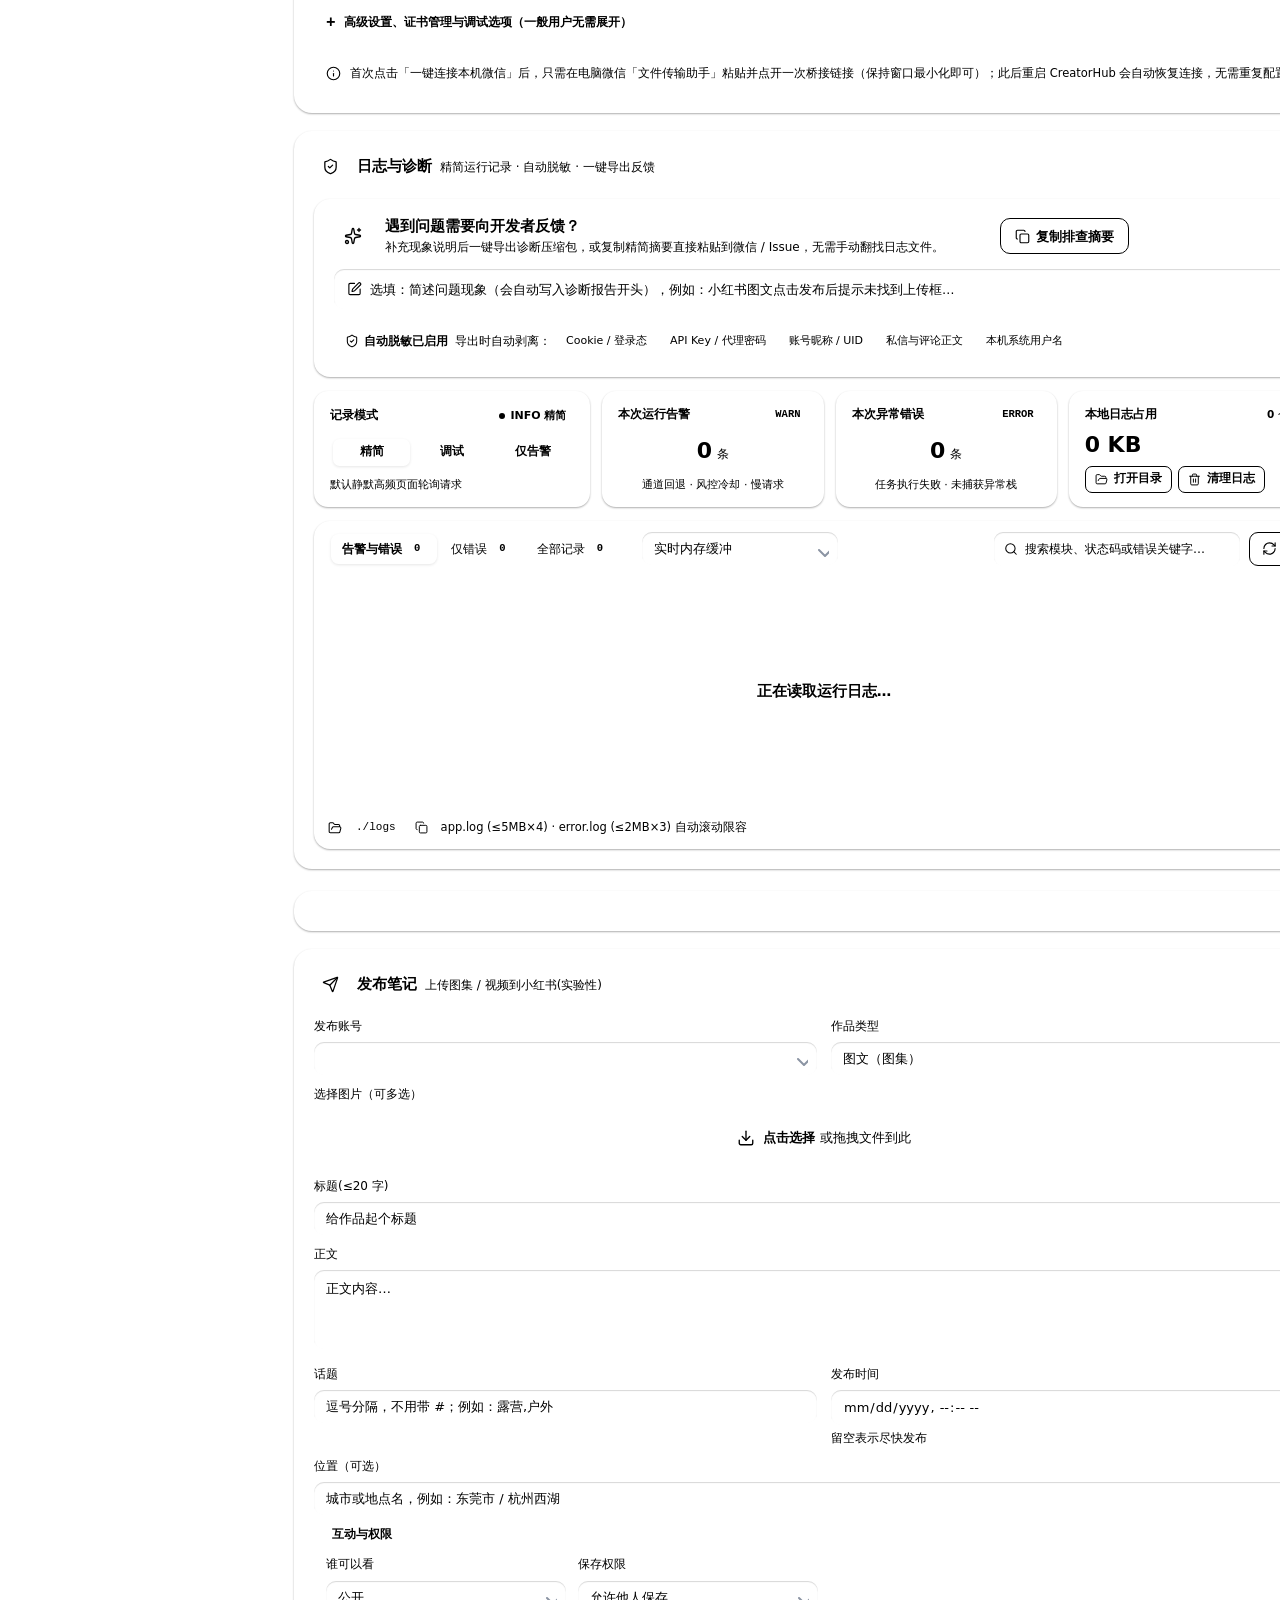
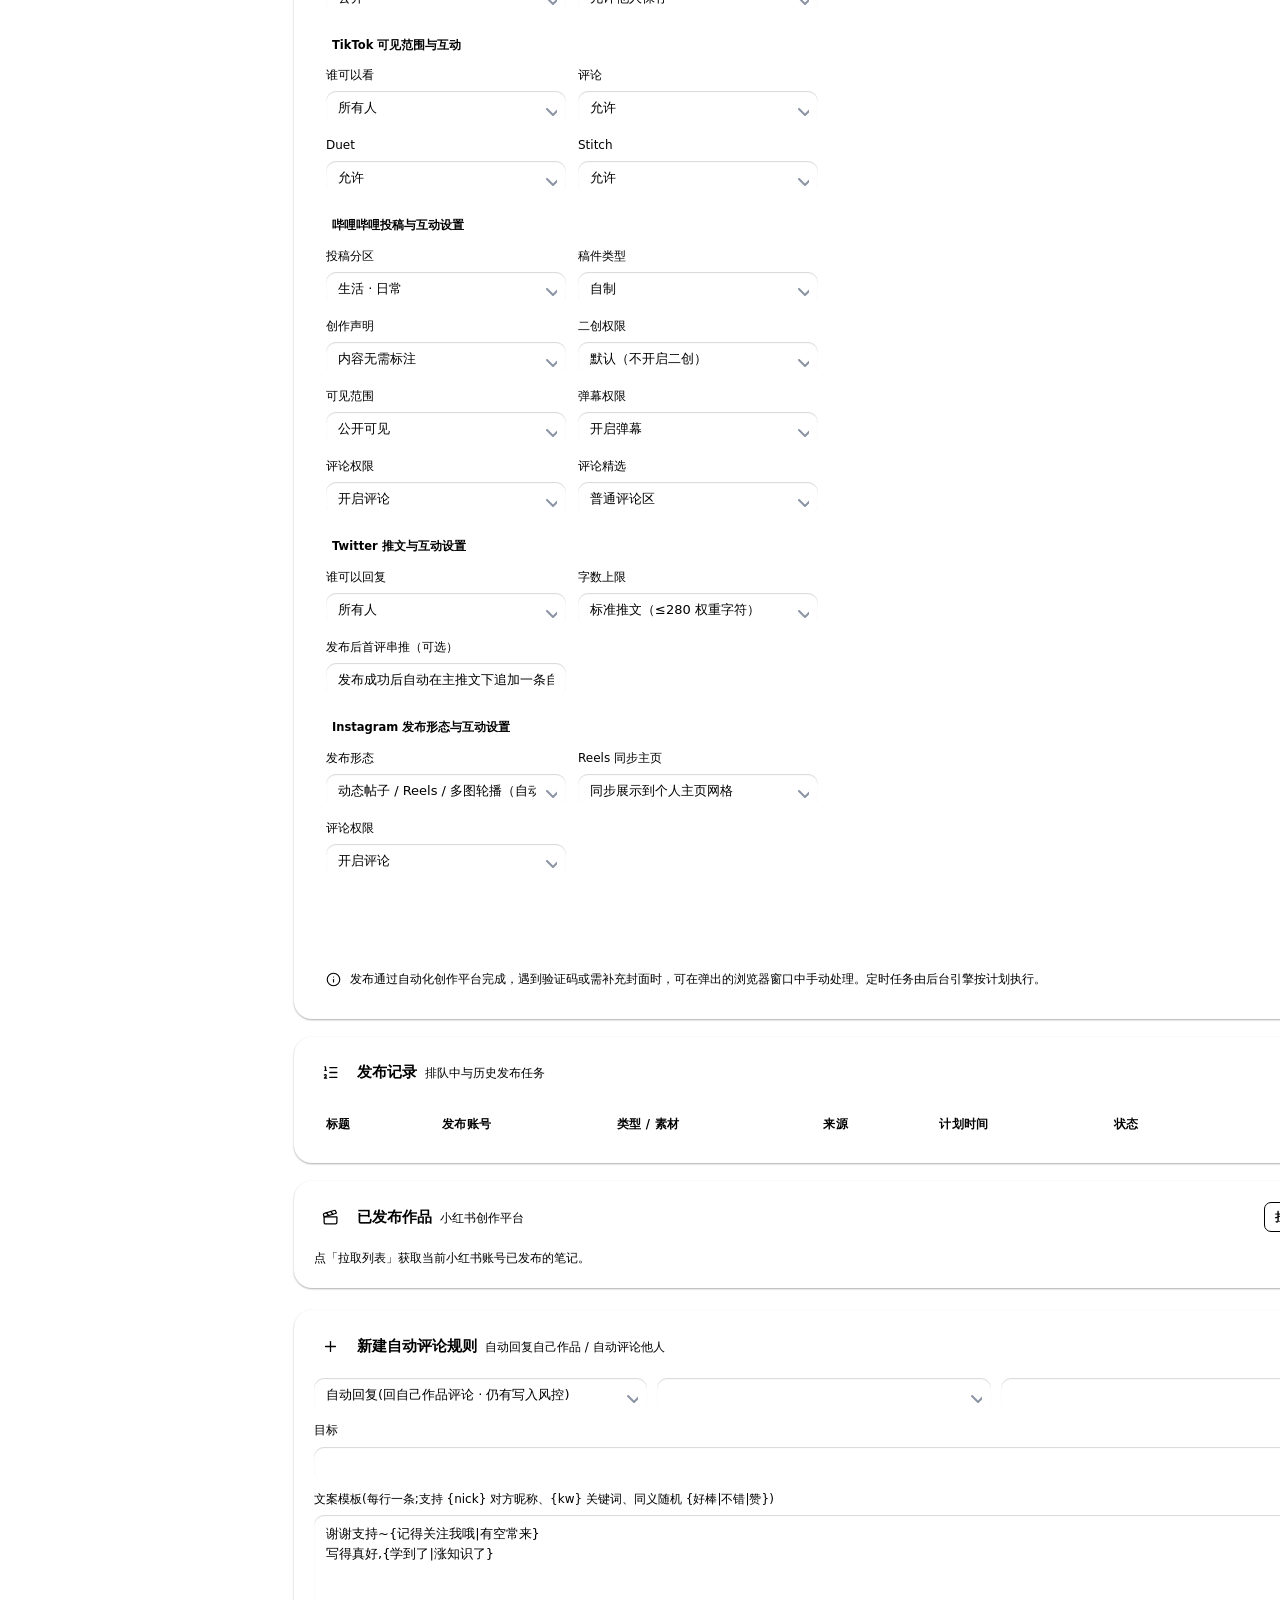
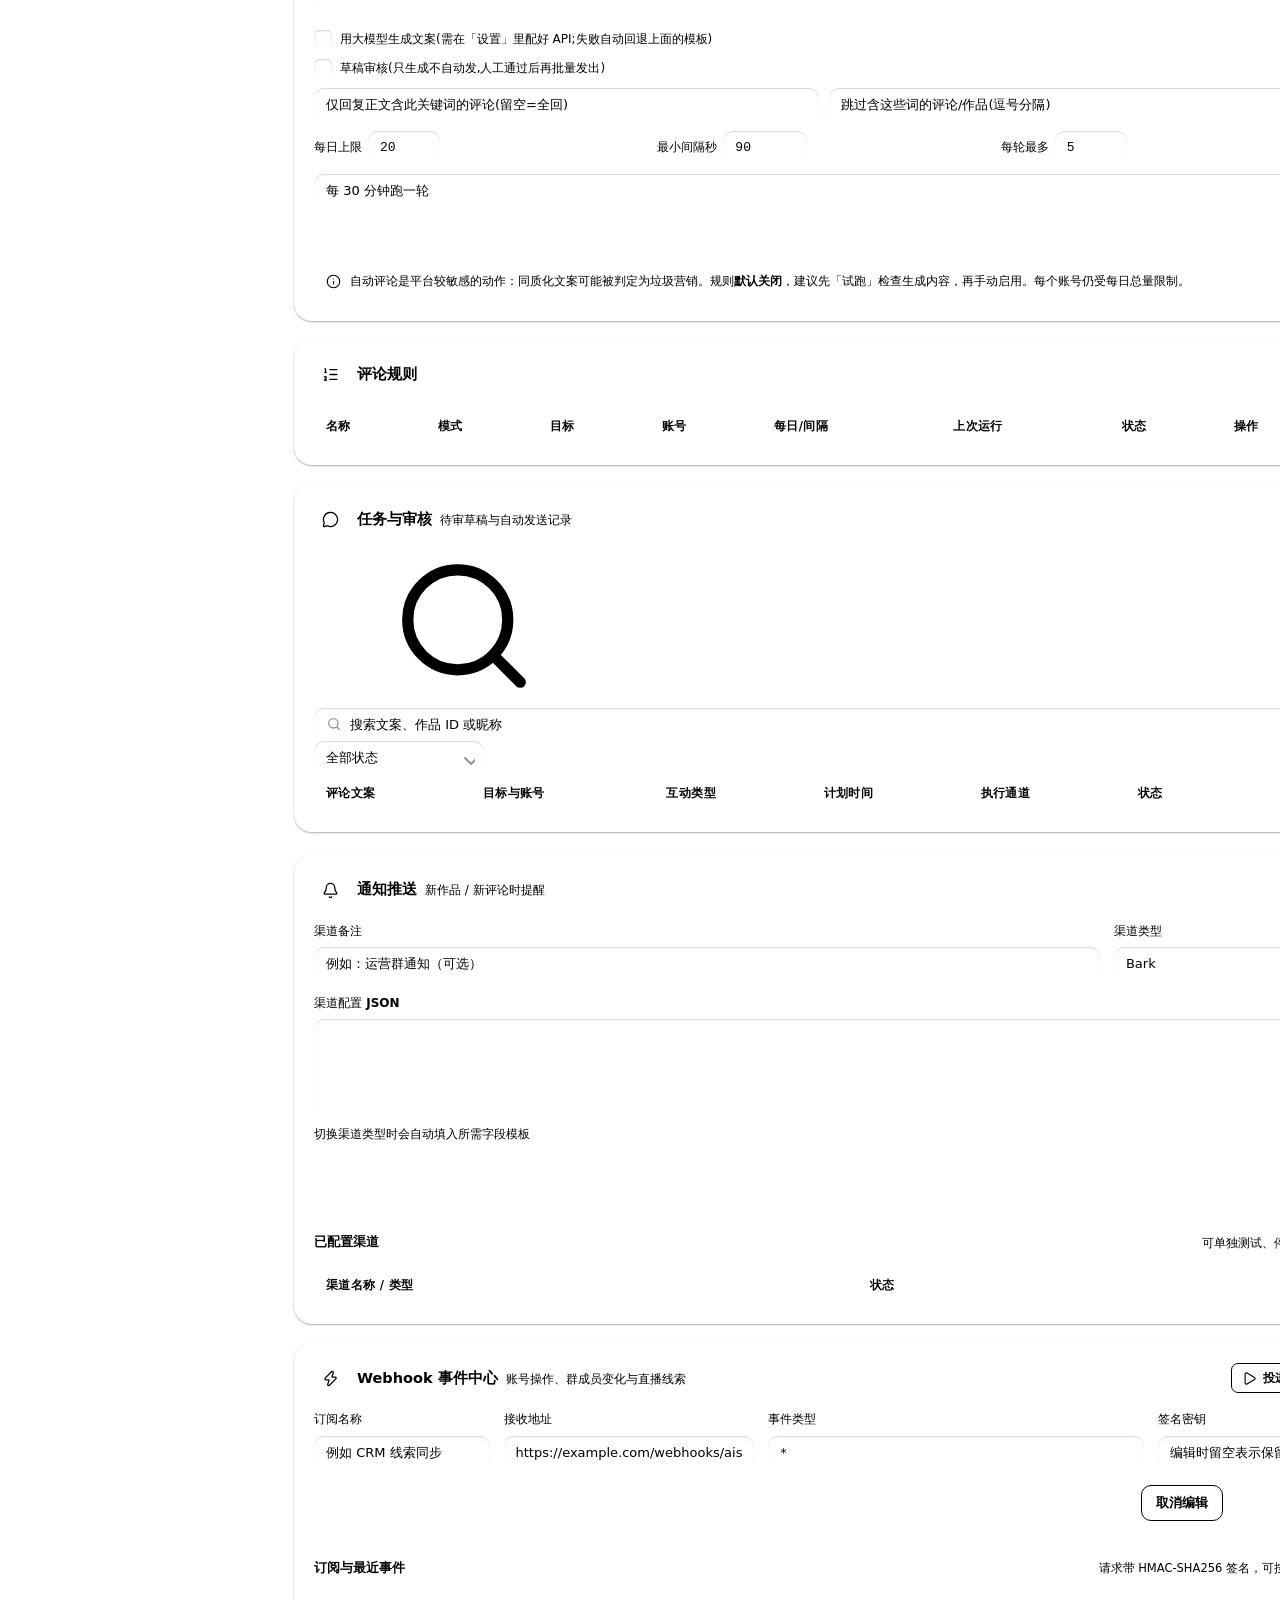
==== commit e8deef56: "Merge origin/main into commercial Douyin pagination Preserve commercial licensing, data paths and Wi" ====
--- a/app/web/index.html
+++ b/app/web/index.html
@@ -1,4 +1,5 @@
 <!DOCTYPE html>
+<!-- AUTO-GENERATED FROM frontend/html/*.html & frontend/styles/base.css BY npm run build:ui — DO NOT EDIT DIRECTLY -->
 <html lang="zh-CN" data-theme="light" data-guide-base="https://3441293738.github.io/creatorhub/guide/">
 <head>
 <meta charset="utf-8">
@@ -86,9 +87,13 @@
   .pswitch button:hover { color:var(--fg); background:var(--surface-2); }
   .pswitch button.active[data-pf="douyin"] { background:var(--acc-soft); color:var(--acc); border-color:var(--acc-ring); }
   .pswitch button.active[data-pf="xhs"] { background:var(--xhs-soft); color:var(--xhs); border-color:var(--xhs-ring); }
+  .pswitch button.active[data-pf="rednote"] { background:rgba(225,29,72,.14); color:#e11d48; border-color:rgba(225,29,72,.42); }
   .pswitch button.active[data-pf="kuaishou"] { background:rgba(255,121,2,.16); color:#ff7902; border-color:rgba(255,121,2,.4); }
   .pswitch button.active[data-pf="shipinhao"] { background:rgba(7,193,96,.16); color:#07c160; border-color:rgba(7,193,96,.4); }
   .pswitch button.active[data-pf="tiktok"] { background:rgba(37,244,238,.12); color:#00b8b2; border-color:rgba(254,44,85,.38); }
+  .pswitch button.active[data-pf="bilibili"] { background:rgba(0,174,236,.14); color:#00aeec; border-color:rgba(0,174,236,.42); }
+  .pswitch button.active[data-pf="instagram"] { background:rgba(225,48,108,.14); color:#e1306c; border-color:rgba(225,48,108,.42); }
+  .pswitch button.active[data-pf="twitter"] { background:rgba(29,155,240,.15); color:#1d9bf0; border-color:rgba(29,155,240,.42); }
   .hidden { display:none !important; }
 
   /* Platform accents and light/dark themes are independent: appearance.css. */
@@ -610,6 +615,101 @@
   .proxy-format-examples li::before { counter-increment:proxy-format; content:counter(proxy-format,decimal-leading-zero); color:var(--mut); font-family:var(--mono); }
   .proxy-format-examples code { color:var(--fg); font-size:12px; white-space:normal; overflow-wrap:anywhere; }
   .card[data-section="proxies"] > .form-actions { margin-top:16px; }
+  /* ── 代理池管理面板重构样式 ── */
+  .px-card-head { display:flex; flex-wrap:wrap; align-items:flex-start; justify-content:space-between; gap:12px; margin-bottom:14px; }
+  .px-head-main { display:flex; align-items:flex-start; gap:12px; min-width:0; }
+  .px-head-main .proxy-pool-intro { margin:3px 0 0; font-size:12px; line-height:1.5; }
+  .px-head-actions { display:flex; flex-wrap:wrap; align-items:center; gap:7px; }
+  .px-kpi-bar {
+    display:flex; flex-wrap:wrap; gap:7px; margin:0 0 14px;
+  }
+  .px-kpi-chip {
+    display:inline-flex; align-items:center; gap:6px; min-height:32px; padding:4px 12px;
+    border:1px solid var(--line); border-radius:999px; background:var(--surface);
+    box-shadow:none; color:var(--mut); font-size:12px; font-weight:550; cursor:pointer;
+    transition:border-color .15s var(--ease),background .15s var(--ease),color .15s var(--ease);
+  }
+  .px-kpi-chip:hover { color:var(--fg); background:var(--surface-2); filter:none; }
+  .px-kpi-chip.active {
+    color:var(--acc); border-color:var(--acc-ring); background:var(--acc-soft); font-weight:650;
+  }
+  .px-kpi-chip b { font-family:var(--mono); font-size:12px; }
+  .px-quick-add {
+    padding:14px 16px; margin:0 0 14px; border:1px solid var(--line-soft); border-radius:var(--r);
+    background:color-mix(in srgb,var(--surface) 88%,var(--bg)); display:grid; gap:10px;
+  }
+  .px-quick-grid {
+    display:grid; grid-template-columns:minmax(260px,2.1fr) minmax(170px,1fr) auto; gap:10px; align-items:end;
+  }
+  .px-quick-grid #px-url { font-family:var(--mono); font-size:13px; }
+  .px-quick-btns { display:flex; align-items:center; gap:8px; flex:0 0 auto; }
+  .px-detect-banner {
+    display:flex; align-items:center; justify-content:space-between; gap:10px;
+    padding:8px 12px; border-radius:var(--r-sm); border:1px solid var(--line-soft);
+    background:var(--surface); font-size:12px; line-height:1.45;
+  }
+  .px-detect-banner[data-tone="ok"] {
+    border-color:color-mix(in srgb,var(--success) 32%,transparent);
+    background:var(--success-soft); color:var(--success);
+  }
+  .px-detect-banner[data-tone="err"] {
+    border-color:color-mix(in srgb,var(--danger) 32%,transparent);
+    background:var(--danger-soft); color:var(--danger);
+  }
+  .px-adv-details { border-top:1px dashed var(--line-soft); padding-top:8px; }
+  .px-adv-details > summary {
+    display:inline-flex; align-items:center; gap:6px; color:var(--mut); font-size:12px;
+    cursor:pointer; list-style:none; user-select:none;
+  }
+  .px-adv-details > summary::-webkit-details-marker { display:none; }
+  .px-adv-details > summary::after {
+    content:""; width:5px; height:5px; margin-top:-2px;
+    border:solid currentColor; border-width:0 1.4px 1.4px 0; transform:rotate(45deg);
+    transition:transform .15s var(--ease);
+  }
+  .px-adv-details[open] > summary::after { margin-top:2px; transform:rotate(225deg); }
+  .px-adv-details > summary:hover { color:var(--acc); }
+  .px-adv-body { margin-top:10px; display:grid; gap:10px; }
+  .px-adv-grid { grid-template-columns:minmax(130px,.7fr) minmax(200px,1.1fr) minmax(200px,1.4fr); }
+  .px-fmt-hint {
+    display:flex; flex-wrap:wrap; align-items:center; gap:6px; color:var(--mut-2); font-size:11.5px;
+  }
+  .px-fmt-hint code {
+    padding:2px 6px; border-radius:5px; border:1px solid var(--line-soft);
+    background:var(--surface); color:var(--fg); font:400 11px/1.3 var(--mono);
+  }
+  .px-batch-bar {
+    display:flex; flex-wrap:wrap; align-items:center; justify-content:space-between; gap:10px;
+    padding:8px 12px; margin:0 0 10px; border:1px solid var(--acc-ring); border-radius:var(--r-sm);
+    background:var(--acc-soft);
+  }
+  .px-batch-count { font-size:12.5px; color:var(--fg-strong); }
+  .px-batch-actions { display:flex; flex-wrap:wrap; align-items:center; gap:6px; }
+  #proxy-table input[type="checkbox"] { width:15px; height:15px; margin:0; accent-color:var(--acc); cursor:pointer; }
+  .px-node-head { display:flex; flex-wrap:wrap; align-items:center; gap:6px; }
+  .px-node-sub {
+    display:flex; flex-wrap:wrap; align-items:center; gap:6px; margin-top:4px;
+    color:var(--mut-2); font-size:11.5px;
+  }
+  .px-node-sub code { font-family:var(--mono); font-size:11.5px; color:var(--mut); }
+  .px-user-hint {
+    padding:1px 6px; border-radius:4px; border:1px solid var(--line-soft);
+    background:var(--bg); color:var(--mut); font:500 10.5px/1.35 var(--mono);
+  }
+  .px-mini-copy { min-height:21px; padding:1px 6px; font-size:10.5px; border-radius:5px; }
+  .px-acc-list { display:flex; flex-wrap:wrap; align-items:center; gap:5px; }
+  .px-acc-chip {
+    display:inline-flex; align-items:center; gap:4px; padding:2px 8px;
+    border-radius:6px; border:1px solid var(--line-soft); background:var(--bg);
+    color:var(--fg); font-size:11.5px; line-height:1.4; max-width:190px;
+    overflow:hidden; text-overflow:ellipsis; white-space:nowrap;
+  }
+  .px-acc-chip small { color:var(--mut); font-weight:600; font-size:10.5px; }
+  @media(max-width:980px) {
+    .px-quick-grid { grid-template-columns:1fr; }
+    .px-quick-btns { justify-content:flex-end; }
+    .px-adv-grid { grid-template-columns:1fr; }
+  }
   @media(max-width:1100px) {
     .form-grid.proxy-input-grid { grid-template-columns:minmax(140px,1fr) minmax(108px,.6fr) minmax(190px,1fr); }
     .proxy-address-field { grid-column:1 / -1; }
@@ -617,7 +717,8 @@
   @media(max-width:700px) { .form-grid.proxy-input-grid { grid-template-columns:minmax(0,1fr); } }
   @media(pointer:coarse) { .proxy-input-grid .form-field > label, .proxy-address-label, .proxy-format-disclosure > summary { min-height:44px; } }
   .form-field > label, .form-label { display:flex; align-items:center; gap:6px; margin:0 0 6px; color:var(--mut); font-size:12px; font-weight:550; }
-  .form-field > input, .form-field > textarea, .form-field > select, .form-field > .cs, .form-field > .input-affix { width:100%; }
+  .form-field > input, .form-field > textarea, .form-field > select, .form-field > .cs, .form-field > .input-affix, .form-field > .smart-target-input { width:100%; }
+  #col-source-ref-wrap { grid-column:2 / -1; }
   .field-help { margin-top:5px; color:var(--mut-2); font-size:11.5px; line-height:1.45; }
   .field-error { margin:5px 0 0; color:var(--danger); font-size:11.5px; line-height:1.4; }
   .input-affix { position:relative; }
@@ -628,8 +729,8 @@
   }
   button.input-action:hover { color:var(--fg); background:var(--surface-2); filter:none; }
   button.input-action:active { transform:translateY(-50%); }
-  .smart-target-input { position:relative; }
-  .smart-target-input > input { padding-right:98px; }
+  .smart-target-input { position:relative; width:100%; }
+  .smart-target-input > input { width:100%; padding-right:98px; }
   .smart-target-action {
     position:absolute; top:50%; right:5px; transform:translateY(-50%);
     min-height:30px; padding:5px 9px; gap:5px; border:0; border-radius:7px;
@@ -838,64 +939,87 @@
   td.num { font-family:var(--mono); font-size:12.5px; }
   .acttd { text-align:right; white-space:nowrap; }
   .acttd button { margin-left:4px; }
-  .local-path-cell { width:220px; min-width:200px; max-width:240px; }
-  .local-path { display:grid; grid-template-columns:minmax(0,1fr) 28px; align-items:center; gap:8px; min-width:0; }
-  .local-path-info { min-width:0; }
-  .local-path-file { display:flex; align-items:baseline; gap:6px; min-width:0; }
+  .local-path-cell { width:220px; min-width:180px; max-width:240px; }
+  .local-path { display:flex; align-items:center; gap:8px; min-width:0; }
+  .local-path-info { min-width:0; flex:1; }
+  .local-path-file { display:flex; align-items:center; gap:6px; min-width:0; }
   .local-path-name { color:var(--fg); font:500 11.5px/1.35 var(--mono); overflow:hidden; text-overflow:ellipsis; white-space:nowrap; }
-  .local-path-ext { flex:0 0 auto; color:var(--info); font:650 9.5px/1 var(--mono); }
-  .local-path-dir { margin-top:4px; color:var(--mut-2); font:400 10.5px/1.25 var(--mono); overflow:hidden; text-overflow:ellipsis; white-space:nowrap; }
-  button.local-path-action { width:28px; height:28px; padding:0; border-radius:6px; color:var(--mut); }
+  .local-path-ext { flex:0 0 auto; color:var(--info); background:var(--info-soft); padding:1px 5px; border-radius:4px; font:650 10px/1.2 var(--mono); }
+  .local-path-dir { margin-top:2px; color:var(--mut-2); font:400 10.5px/1.25 var(--mono); overflow:hidden; text-overflow:ellipsis; white-space:nowrap; }
+  button.local-path-action { width:30px; min-width:30px; height:30px; min-height:30px; padding:0; border-radius:7px; color:var(--mut); }
   button.local-path-action:hover { color:var(--fg-strong); }
   button.local-path-action.reveal { color:var(--info); }
-  .local-path-empty { color:var(--mut-2); }
-
-  /* 作品列表：描述优先，状态与操作分层，避免多个发布按钮挤在一行 */
+  .local-path-empty { color:var(--mut-2); font-size:12px; }
+
+  /* 作品列表：主信息左对齐紧凑排布，只读状态与右侧操作列彻底解耦 */
   .content-record-table { table-layout:fixed; min-width:920px; }
-  .content-record-table .content-col-check { width:44px; }
-  .content-record-table .content-col-cover { width:72px; }
-  .content-record-table .content-col-type { width:72px; }
-  .content-record-table .content-col-time { width:108px; }
-  .content-record-table .content-col-data { width:84px; }
-  .content-record-table .content-col-actions { width:126px; }
-  .content-record-table .content-col-local { width:172px; }
-  .content-record-table th, .content-record-table td { padding:12px 10px; }
-  .content-record-table tbody tr { height:96px; }
-  .content-check-cell { text-align:center; }
+  .content-record-table .content-col-check { width:42px; }
+  .content-record-table .content-col-cover { width:68px; }
+  .content-record-table .content-col-type { width:100px; }
+  .content-record-table .content-col-time { width:176px; }
+  .content-record-table .content-col-data { width:96px; }
+  .content-record-table .content-col-local { width:196px; }
+  .content-record-table .content-col-actions { width:196px; }
+  .content-record-table th, .content-record-table td { padding:10px; vertical-align:top; }
+  .content-check-cell { text-align:center; padding-top:14px !important; }
   .content-cover-cell { text-align:center; }
+  .content-cover-box { position:relative; display:inline-block; width:46px; height:62px; }
   .content-cover-cell .thumb { width:46px; height:62px; }
+  .thumb-dur {
+    position:absolute; right:3px; bottom:3px; padding:1px 4px; border-radius:4px;
+    background:rgba(0,0,0,.74); color:#fff; font:600 9.5px/1.2 var(--mono);
+    pointer-events:none; letter-spacing:-.2px;
+  }
   .content-cover-empty {
-    display:inline-grid; place-items:center; width:46px; height:62px;
+    display:inline-grid; place-items:center; width:46px; height:62px; cursor:pointer;
     color:var(--mut-2); background:var(--surface-2); border:1px solid var(--line-soft); border-radius:7px;
   }
+  .content-cover-empty:hover { border-color:var(--acc); color:var(--acc); }
   .content-cover-empty svg { width:18px; height:18px; }
   .content-desc-cell { white-space:normal; min-width:0; }
   .content-desc-text {
-    display:-webkit-box; overflow:hidden; -webkit-box-orient:vertical; -webkit-line-clamp:3;
-    color:var(--fg-strong); font-size:13px; font-weight:550; line-height:1.5;
+    display:-webkit-box; overflow:hidden; -webkit-box-orient:vertical; -webkit-line-clamp:2;
+    color:var(--fg-strong); font-size:13px; font-weight:560; line-height:1.48;
     word-break:break-word;
   }
+  .content-desc-text.clickable { cursor:pointer; transition:color .14s var(--ease); }
+  .content-desc-text.clickable:hover { color:var(--acc); }
   .content-desc-meta { margin-top:6px; }
   .content-desc-meta > div { margin-top:3px !important; }
   .content-desc-meta .meta-stack { max-width:100%; }
   .content-kind {
-    display:block; color:var(--fg); font-size:12px; font-weight:600;
+    display:block; color:var(--fg); font-size:12px; font-weight:600; line-height:1.35;
   }
   .content-quality {
-    display:block; margin-top:4px; color:var(--mut-2); font:400 10.5px/1.2 var(--mono);
-  }
-  .content-time { display:grid; gap:4px; color:var(--mut); line-height:1.2; }
-  .content-time span:last-child { color:var(--mut-2); }
+    display:block; margin-top:3px; color:var(--mut-2); font:400 11px/1.35 var(--mono); white-space:normal; overflow-wrap:anywhere;
+  }
+  .content-time { display:grid; gap:3px; color:var(--mut); line-height:1.3; font-size:12px; }
+  .content-time span:last-child { color:var(--mut-2); font-size:11.5px; }
   .content-metrics { white-space:normal; }
-  .content-metrics .metric { display:flex; width:max-content; margin:0 0 6px; }
-  .content-metrics .metric:last-child { margin-bottom:0; }
-  .content-action-cell { white-space:normal; }
-  .content-status-row { display:flex; align-items:center; gap:5px; min-height:24px; }
+  .content-metrics .metric {
+    display:grid; grid-template-columns:14px minmax(0,1fr); align-items:center;
+    gap:5px; width:max-content; margin:0; font-size:12.5px; line-height:1.35;
+  }
+  .content-metrics .metric + .metric { margin:5px 0 0 0; }
+  .content-error-preview {
+    display:-webkit-box; -webkit-line-clamp:2; -webkit-box-orient:vertical; overflow:hidden;
+    font-size:11.5px; line-height:1.45; margin-top:4px; color:var(--danger); white-space:normal; word-break:break-word;
+  }
+  .content-status-cell { white-space:normal; min-width:0; }
+  .content-status-cell .local-path { margin-top:5px; }
+  .content-action-cell { white-space:nowrap; text-align:right; }
+  .content-status-row { display:flex; align-items:center; flex-wrap:wrap; gap:5px; min-height:22px; }
   .content-status-row .warn-ic { display:inline-flex; }
-  .content-action-buttons { display:flex; align-items:center; gap:6px; margin-top:8px; }
+  .content-action-buttons { display:inline-flex; align-items:center; justify-content:flex-end; flex-wrap:wrap; gap:5px; margin-top:0; }
   .content-action-buttons button { margin:0; }
   .content-action-buttons .content-action-primary { color:var(--fg-strong); }
-  button.content-action-delete { width:30px; padding:5px; color:var(--mut-2); }
+  button.content-icon-btn,
+  button.content-action-delete {
+    width:30px; min-width:30px; height:30px; min-height:30px; padding:0 !important;
+    border-radius:7px; color:var(--mut); display:inline-grid; place-items:center;
+  }
+  button.content-icon-btn:hover { color:var(--acc); border-color:var(--acc-ring); }
+  button.content-action-delete { color:var(--mut-2); }
   button.content-action-delete:hover { color:var(--danger); border-color:color-mix(in srgb,var(--danger) 45%,var(--line)); }
   button.content-action-delete.danger:hover { color:#fff; border-color:var(--danger); }
   .content-record-table .local-path-cell { width:auto; min-width:0; max-width:none; }
@@ -909,10 +1033,10 @@
   .share-history-meta .share-history-download-time { color:var(--mut-2); }
   .share-history-file-count { display:block; margin-top:5px; color:var(--mut-2); font-size:10.5px; line-height:1.25; }
   /* 分享历史与作品表共用固定列宽；长格式名/指标必须在列内收口，不能挤到相邻列。 */
-  .share-history-table .content-kind,
-  .share-history-table .content-quality { max-width:100%; overflow:hidden; text-overflow:ellipsis; white-space:nowrap; }
+  .share-history-table .content-kind { max-width:100%; overflow:hidden; text-overflow:ellipsis; white-space:nowrap; }
+  .share-history-table .content-quality { max-width:100%; white-space:normal; overflow-wrap:anywhere; }
   .share-history-table .content-metrics { min-width:0; overflow:hidden; }
-  .share-history-table .content-metrics .metric { width:100%; max-width:100%; overflow:hidden; text-overflow:ellipsis; white-space:nowrap; }
+  .share-history-table .content-metrics .metric, .share-history-table .content-metrics .metric + .metric { max-width:100%; margin-left:0; overflow:hidden; text-overflow:ellipsis; white-space:nowrap; }
   .share-history-table .content-time { min-width:0; overflow:hidden; }
 
   /* ── 监控分组 / 标签 / 别名 ── */
@@ -1133,6 +1257,160 @@
     background:var(--bg); color:var(--mut); font-family:var(--mono); font-size:10.5px;
   }
   #uimodal #ui-extra-action { margin-right:auto; }
+  /* ── 结构化代理选择器 & 扫码登录一体化向导 ── */
+  #uimodal .prelogin-section {
+    border:1px solid var(--line-soft); border-radius:var(--r);
+    background:color-mix(in srgb,var(--surface) 88%,var(--bg));
+    padding:12px 14px; margin:0 0 12px;
+  }
+  #uimodal .prelogin-sec-head {
+    display:flex; align-items:center; justify-content:space-between; gap:8px; margin-bottom:8px;
+  }
+  #uimodal .prelogin-sec-title {
+    display:inline-flex; align-items:center; gap:6px; color:var(--fg-strong); font-size:13px; font-weight:650;
+  }
+  #uimodal .prelogin-sec-title svg { width:14px; height:14px; color:var(--acc); flex:0 0 auto; }
+  #uimodal .prelogin-env-hint { margin:7px 0 0; color:var(--mut-2); font-size:11.5px; line-height:1.5; }
+  #uimodal .prelogin-fp-row {
+    display:flex; align-items:center; justify-content:space-between; gap:12px;
+    margin-top:10px; padding-top:10px; border-top:1px solid var(--line-soft);
+  }
+  #uimodal .prelogin-fp-row > div:first-child { min-width:0; }
+  #uimodal .prelogin-fp-row b { display:block; color:var(--fg-strong); font-size:12px; }
+  #uimodal .prelogin-fp-row span { display:block; margin-top:2px; color:var(--mut-2); font-size:11px; }
+  #uimodal .pxp-wrap { display:grid; gap:10px; }
+  #uimodal .pxp-cur-bar {
+    display:flex; flex-wrap:wrap; align-items:center; justify-content:space-between; gap:8px;
+    padding:8px 11px; border:1px solid var(--line-soft); border-radius:var(--r-sm);
+    background:var(--bg); font-size:12px; color:var(--mut);
+  }
+  #uimodal .pxp-cur-bar code { font-family:var(--mono); font-size:11.5px; color:var(--fg); }
+  #uimodal .pxp-modes {
+    display:grid; grid-template-columns:repeat(4,minmax(0,1fr)); gap:4px;
+    padding:3px; border:1px solid var(--line); border-radius:10px; background:var(--bg);
+  }
+  #uimodal .pxp-mode-btn {
+    display:inline-flex; align-items:center; justify-content:center; gap:5px;
+    min-height:32px; padding:5px 8px; border:1px solid transparent; border-radius:7px;
+    background:transparent; box-shadow:none; color:var(--mut); font-size:12px; font-weight:550;
+    white-space:nowrap; transition:background .15s var(--ease),color .15s var(--ease),border-color .15s var(--ease);
+  }
+  #uimodal .pxp-mode-btn:hover { color:var(--fg); background:var(--surface-2); filter:none; }
+  #uimodal .pxp-mode-btn.active {
+    color:var(--acc); background:var(--surface); border-color:var(--acc-ring);
+    font-weight:650; box-shadow:var(--sh-sm);
+  }
+  #uimodal .pxp-mode-dot { width:6px; height:6px; border-radius:50%; flex:0 0 auto; }
+  #uimodal .pxp-mode-dot.ok { background:var(--success); }
+  #uimodal .pxp-mode-dot.warn { background:var(--warn); }
+  #uimodal .pxp-toolbar {
+    display:flex; flex-wrap:wrap; align-items:center; justify-content:space-between; gap:8px;
+  }
+  #uimodal .pxp-filters { display:flex; flex-wrap:wrap; align-items:center; gap:5px; }
+  #uimodal .pxp-flt-btn {
+    min-height:28px; padding:3px 10px; border:1px solid var(--line); border-radius:999px;
+    background:var(--surface); box-shadow:none; color:var(--mut); font-size:11.5px; font-weight:550;
+  }
+  #uimodal .pxp-flt-btn:hover { color:var(--fg); background:var(--surface-2); filter:none; }
+  #uimodal .pxp-flt-btn.active {
+    color:var(--acc); border-color:var(--acc-ring); background:var(--acc-soft); font-weight:650;
+  }
+  #uimodal .pxp-search {
+    flex:1 1 170px; max-width:230px; min-height:30px; padding:4px 10px; font-size:12px;
+  }
+  #uimodal .pxp-list {
+    display:grid; gap:7px; max-height:244px; overflow-y:auto; overscroll-behavior:contain;
+    padding:1px 3px 2px 1px;
+  }
+  #uimodal .pxp-item {
+    display:flex; align-items:center; justify-content:space-between; gap:10px;
+    padding:9px 11px; border:1px solid var(--line-soft); border-radius:var(--r-sm);
+    background:var(--surface); cursor:pointer;
+    transition:border-color .14s var(--ease),background .14s var(--ease),box-shadow .14s var(--ease);
+  }
+  #uimodal .pxp-item:hover { border-color:var(--line); background:var(--control-bg-hover,var(--surface-2)); }
+  #uimodal .pxp-item:focus-visible { outline:none; border-color:var(--acc); box-shadow:0 0 0 2px var(--acc-ring); }
+  #uimodal .pxp-item.selected {
+    border-color:var(--acc); background:var(--acc-soft); box-shadow:inset 0 0 0 1px var(--acc-ring);
+  }
+  #uimodal .pxp-item.preview { cursor:default; background:var(--surface); }
+  #uimodal .pxp-item.disabled-node { opacity:.68; }
+  #uimodal .pxp-main { display:flex; align-items:flex-start; gap:9px; min-width:0; flex:1 1 auto; }
+  #uimodal .pxp-radio {
+    width:15px; height:15px; margin-top:2px; border:1.5px solid var(--control-line,var(--line));
+    border-radius:50%; flex:0 0 auto; display:grid; place-items:center; background:var(--surface);
+  }
+  #uimodal .pxp-item.selected .pxp-radio { border-color:var(--acc); background:var(--acc); }
+  #uimodal .pxp-item.selected .pxp-radio::after {
+    content:""; width:5px; height:5px; border-radius:50%; background:var(--on-accent,#fff);
+  }
+  #uimodal .pxp-copy { min-width:0; flex:1 1 auto; }
+  #uimodal .pxp-title-line {
+    display:flex; flex-wrap:wrap; align-items:center; gap:6px; min-width:0; line-height:1.35;
+  }
+  #uimodal .pxp-name {
+    color:var(--fg-strong); font-size:13px; font-weight:650;
+    overflow:hidden; text-overflow:ellipsis; white-space:nowrap; max-width:220px;
+  }
+  #uimodal .pxp-proto {
+    padding:1px 5px; border-radius:4px; border:1px solid var(--line-soft);
+    background:var(--bg); color:var(--mut); font:600 10px/1.3 var(--mono);
+  }
+  #uimodal .pxp-geo { color:var(--mut); font-size:12px; }
+  #uimodal .pxp-sub-line {
+    margin-top:3px; color:var(--mut-2); font:400 11px/1.4 var(--mono);
+    overflow:hidden; text-overflow:ellipsis; white-space:nowrap;
+  }
+  #uimodal .pxp-badges {
+    display:flex; flex-wrap:wrap; align-items:center; justify-content:flex-end; gap:5px; flex:0 0 auto;
+  }
+  #uimodal .pxp-test-btn {
+    min-height:24px; padding:2px 8px; font-size:11px; border-radius:6px;
+  }
+  #uimodal .pxp-card {
+    display:grid; gap:9px; padding:12px 14px; border:1px solid var(--line-soft);
+    border-radius:var(--r-sm); background:var(--surface);
+  }
+  #uimodal .pxp-card-head {
+    display:flex; flex-wrap:wrap; align-items:center; justify-content:space-between; gap:8px;
+  }
+  #uimodal .pxp-card-head b { color:var(--fg-strong); font-size:13px; }
+  #uimodal .pxp-card p { margin:0; color:var(--mut); font-size:12px; line-height:1.55; }
+  #uimodal .pxp-inline-warn {
+    display:flex; align-items:flex-start; gap:7px; padding:8px 11px;
+    border:1px solid color-mix(in srgb,var(--warn) 32%,transparent);
+    border-radius:var(--r-sm); background:var(--warn-soft); color:var(--warn);
+    font-size:11.5px; line-height:1.5;
+  }
+  #uimodal .pxp-inline-warn svg { width:14px; height:14px; margin-top:2px; flex:0 0 auto; }
+  #uimodal .pxp-custom-row { display:flex; gap:8px; align-items:stretch; }
+  #uimodal .pxp-custom-row input { flex:1 1 auto; min-width:0; font-family:var(--mono); font-size:12.5px; }
+  #uimodal .pxp-custom-row button { flex:0 0 auto; white-space:nowrap; }
+  #uimodal .pxp-detect-msg {
+    padding:7px 10px; border-radius:7px; border:1px solid var(--line-soft);
+    background:var(--bg); color:var(--mut); font-size:11.5px; line-height:1.45;
+  }
+  #uimodal .pxp-detect-msg[data-tone="ok"] {
+    border-color:color-mix(in srgb,var(--success) 30%,transparent);
+    background:var(--success-soft); color:var(--success);
+  }
+  #uimodal .pxp-detect-msg[data-tone="err"] {
+    border-color:color-mix(in srgb,var(--danger) 30%,transparent);
+    background:var(--danger-soft); color:var(--danger);
+  }
+  #uimodal .pxp-save-row {
+    display:flex; flex-wrap:wrap; align-items:center; justify-content:space-between; gap:10px;
+    padding-top:4px;
+  }
+  #uimodal .pxp-save-chk {
+    display:inline-flex; align-items:center; gap:7px; font-size:12px; color:var(--fg); cursor:pointer;
+  }
+  #uimodal .pxp-save-chk input { width:auto; margin:0; accent-color:var(--acc); }
+  #uimodal .pxp-label-inp { flex:1 1 180px; max-width:240px; min-height:32px; padding:4px 9px; font-size:12px; }
+  #uimodal .pxp-empty {
+    padding:22px 14px; border:1px dashed var(--line); border-radius:var(--r-sm);
+    text-align:center; color:var(--mut); font-size:12px; display:grid; gap:8px; justify-items:center;
+  }
   @media(max-width:600px) {
     .manage-toolbar input, .manage-toolbar select, .manage-toolbar .cs { flex:1 1 calc(50% - 8px); max-width:none; }
     .manage-toolbar input[type="search"] { min-width:0; }
@@ -1150,6 +1428,12 @@
     #uimodal .fp-readonly { grid-template-columns:1fr; gap:5px; }
     #uimodal #ui-actions { display:grid; grid-template-columns:repeat(3,minmax(0,1fr)); gap:7px; }
     #uimodal #ui-extra-action { margin-right:0; }
+    #uimodal .prelogin-fp-row { align-items:flex-start; flex-direction:column; gap:8px; }
+    #uimodal .pxp-modes { grid-template-columns:repeat(2,minmax(0,1fr)); }
+    #uimodal .pxp-search, #uimodal .pxp-label-inp { max-width:none; width:100%; }
+    #uimodal .pxp-item { flex-direction:column; align-items:stretch; }
+    #uimodal .pxp-badges { justify-content:flex-start; padding-left:24px; }
+    #uimodal .pxp-custom-row { flex-direction:column; }
   }
 
   /* table inside a card without extra border for the small acc/notif tables */
@@ -1411,6 +1695,15 @@
     min-width:0; max-width:128px; overflow:hidden; text-overflow:ellipsis; white-space:nowrap;
     color:var(--mut-2); font-family:var(--mono);
   }
+  .collection-author-row { display:flex; align-items:center; flex-wrap:wrap; gap:6px; margin-top:6px; }
+  button.collection-author-chip {
+    display:inline-flex; align-items:center; gap:5px; max-width:100%; min-height:24px; padding:3px 8px;
+    border:1px solid var(--line-soft); border-radius:var(--r-xs); background:var(--surface-2);
+    color:var(--mut); font:500 11px/1.25 var(--mono); cursor:pointer; box-shadow:none;
+  }
+  button.collection-author-chip span { min-width:0; overflow:hidden; text-overflow:ellipsis; white-space:nowrap; }
+  button.collection-author-chip svg { width:12px; height:12px; flex:0 0 auto; opacity:.78; }
+  button.collection-author-chip:hover { color:var(--fg-strong); border-color:color-mix(in srgb,var(--acc) 45%,var(--line)); background:var(--surface-3); filter:none; }
   .collection-result-metrics { display:grid; grid-template-columns:repeat(3,minmax(0,1fr)); gap:6px; margin-top:11px; }
   .collection-result-metric { padding:7px 8px; border-radius:var(--r-xs); background:var(--surface-2); }
   .collection-result-metric b { display:flex; align-items:center; gap:4px; color:var(--fg); font:600 12px/1.2 var(--mono); }
@@ -1551,14 +1844,14 @@
   }
   .queue-toolbar .form-field { min-width:0; }
   .queue-toolbar button { min-height:40px; }
-  .queue-table { min-width:1084px; table-layout:fixed; }
-  .queue-table .queue-col-type { width:122px; }
-  .queue-table .queue-col-content { width:310px; }
-  .queue-table .queue-col-account { width:150px; }
-  .queue-table .queue-col-time { width:160px; }
-  .queue-table .queue-col-status { width:118px; }
-  .queue-table .queue-col-reason { width:230px; }
-  .queue-table .queue-col-action { width:92px; }
+  .queue-table { min-width:1020px; table-layout:fixed; }
+  .queue-table .queue-col-type { width:112px; }
+  .queue-table .queue-col-content { width:auto; }
+  .queue-table .queue-col-account { width:138px; }
+  .queue-table .queue-col-time { width:148px; }
+  .queue-table .queue-col-status { width:112px; }
+  .queue-table .queue-col-reason { width:206px; }
+  .queue-table .queue-col-action { width:164px; }
   .queue-copy, .queue-reason { white-space:normal; min-width:0; line-height:1.45; overflow-wrap:anywhere; }
   .queue-copy b { display:block; color:var(--fg-strong); font-weight:620; }
   .queue-copy small, .queue-reason small, .queue-account small, .queue-time small {
@@ -1615,6 +1908,7 @@
     .option-grid { grid-template-columns:repeat(2,minmax(0,1fr)); }
   }
   @media(max-width:860px) {
+    #col-source-ref-wrap { grid-column:auto; }
     main { padding:20px 18px; }
     .page-context { align-items:center; }
     .page-context h2 { font-size:20px; }
@@ -1720,9 +2014,9 @@
   .risk-status.warn::before { background:var(--warn); }
   .risk-status.danger { color:var(--danger); background:var(--danger-soft); border-color:rgba(248,113,113,.34); }
   .risk-status.danger::before { background:var(--danger); }
-  .risk-account { display:grid; gap:2px; min-width:150px; }
+  .risk-account { display:grid; gap:2px; min-width:118px; }
   .risk-account small, .risk-reason small { color:var(--mut); font-size:11px; }
-  .risk-reason { min-width:240px; max-width:420px; white-space:normal; line-height:1.45; }
+  .risk-reason { min-width:170px; max-width:360px; white-space:normal; line-height:1.45; }
   .risk-progress { display:grid; grid-template-columns:1fr auto; gap:5px 8px; align-items:center; min-width:120px; }
   .risk-progress-track { height:5px; border-radius:999px; overflow:hidden; background:var(--surface-3); }
   .risk-progress-track i { display:block; height:100%; background:var(--warn); border-radius:inherit; }
@@ -1749,6 +2043,934 @@
     .risk-config-group .form-grid { grid-template-columns:1fr; }
     .risk-event { grid-template-columns:92px 74px 1fr; }
     .risk-event-detail { grid-column:1/-1; }
+  }
+
+
+  /* ═══════════════════════════════════════════════════════════════════════════
+   * CreatorHub Matrix Command Center, Account Matrix & Unified Media Hub Styles
+   * ═══════════════════════════════════════════════════════════════════════════ */
+  .pswitch { flex-wrap:nowrap; max-width:100%; min-width:0; overflow-x:auto; scrollbar-width:none; }
+  .pswitch::-webkit-scrollbar { display:none; }
+  .pswitch button { display:inline-flex; align-items:center; gap:5px; white-space:nowrap; flex:0 0 auto; }
+  .pswitch .ps-ic { width:14px; height:14px; flex:0 0 14px; opacity:.88; }
+  .pswitch button.active[data-pf="all"] {
+    background:var(--acc-soft); color:var(--acc); border-color:var(--acc-ring);
+  }
+  .pswitch button.ps-idle-hidden { display:none !important; }
+  .ps-cnt {
+    font:650 10.5px/1.2 var(--mono); padding:1.5px 5.5px; border-radius:999px;
+    background:color-mix(in srgb,var(--fg) 8%,transparent); color:var(--mut);
+    font-variant-numeric:tabular-nums;
+  }
+  .pswitch button.active .ps-cnt { background:var(--acc-soft); color:var(--acc); }
+  .ps-cnt.warn { background:var(--warn-soft) !important; color:var(--warn) !important; }
+  .ps-cnt.danger { background:var(--danger-soft) !important; color:var(--danger) !important; }
+
+  /* Hide superseded static blocks when interactive Matrix Islands are mounted */
+  .mx-overview-enhanced > .stats,
+  .mx-overview-enhanced > .overview-grid,
+  .mx-overview-enhanced > .platform-callout { display:none !important; }
+  .mx-accounts-enhanced > .wb-list-tools,
+  .mx-accounts-enhanced > .table-wrap,
+  .mx-accounts-enhanced > .empty { display:none !important; }
+
+  .wb-inline-toggle { display:inline-flex; gap:4px; align-items:center; }
+  .wb-inline-toggle button.active {
+    background:var(--acc-soft); color:var(--acc); border-color:var(--acc-ring);
+  }
+
+  /* Custom Radix Liquid Glass SelectBox (replaces all native <select> in React islands) */
+  button.mx-select-trg,
+  .agent-workspace button.mx-select-trg {
+    display:inline-flex; align-items:center; justify-content:space-between; gap:8px;
+    min-width:136px; min-height:38px; padding:6px 9px 6px 12px;
+    border-radius:var(--r-sm);
+    border:1px solid color-mix(in srgb,var(--line) 82%,var(--control-line) 28%);
+    background:var(--control-bg); color:var(--fg);
+    font:540 13px/1.35 var(--sans); text-align:left; white-space:nowrap;
+    box-shadow:inset 0 1px 1.5px rgba(20,22,28,.03), 0 1px 0 var(--glass-rim);
+    cursor:pointer;
+  }
+  button.mx-select-trg.full,
+  .agent-workspace button.mx-select-trg.full {
+    display:flex; width:100%; min-width:0; min-height:var(--control-h);
+  }
+  .agent-chat-toolbar button.mx-select-trg.full { min-height:38px; height:38px; font-size:12px; padding:5px 8px 5px 10px; }
+  button.mx-select-trg:hover:not(:disabled),
+  .agent-workspace button.mx-select-trg:hover:not(:disabled) {
+    background:var(--control-bg-hover);
+    border-color:color-mix(in srgb,var(--line) 48%,var(--fg));
+    color:var(--fg-strong);
+    filter:none;
+  }
+  button.mx-select-trg[data-state="open"],
+  .agent-workspace button.mx-select-trg[data-state="open"] {
+    background:var(--surface);
+    border-color:var(--acc);
+    box-shadow:0 0 0 3px var(--acc-ring);
+  }
+  button.mx-select-trg.is-ph .mx-sel-lbl { color:var(--mut); }
+  .mx-sel-main { display:inline-flex; align-items:center; gap:7px; min-width:0; flex:1; overflow:hidden; }
+  .mx-sel-lbl { overflow:hidden; text-overflow:ellipsis; white-space:nowrap; }
+  .mx-sel-dot { width:8px; height:8px; border-radius:50%; flex:0 0 8px; box-shadow:0 0 0 1px rgba(0,0,0,.1); }
+  .mx-sel-ic, .mx-sel-opt-ic { width:14px !important; height:14px !important; flex:0 0 14px; color:var(--mut); }
+  .mx-sel-cnt {
+    font:600 11px/1.2 var(--mono); padding:1.5px 6px; border-radius:999px;
+    background:var(--surface-2); color:var(--mut); margin-left:4px; flex-shrink:0;
+  }
+  .mx-sel-arr {
+    display:inline-grid; place-items:center; width:18px; height:18px; flex:0 0 18px;
+    border-radius:5px; background:var(--surface-2); color:var(--mut);
+    transition:transform .18s var(--ease-out), color .15s, background-color .15s;
+  }
+  .mx-sel-arr svg { width:13px !important; height:13px !important; }
+  button.mx-select-trg:hover:not(:disabled) .mx-sel-arr,
+  button.mx-select-trg[data-state="open"] .mx-sel-arr {
+    color:var(--acc); background:var(--acc-soft);
+  }
+  button.mx-select-trg[data-state="open"] .mx-sel-arr { transform:rotate(180deg); }
+
+  .wb-menu.mx-select-menu {
+    z-index:360;
+    min-width:max(158px, var(--radix-dropdown-menu-trigger-width, 158px));
+    max-width:min(380px, calc(100vw - 24px));
+    max-height:min(320px, var(--radix-dropdown-menu-content-available-height, 320px));
+    padding:5px;
+    border-radius:13px;
+  }
+  .wb-menu-item.mx-select-opt {
+    display:flex; align-items:center; gap:8px; min-height:35px; padding:7px 10px;
+    border-radius:8px; font-size:13px; font-weight:500; color:var(--fg);
+  }
+  .mx-sel-opt-lbl { flex:1; min-width:0; overflow:hidden; text-overflow:ellipsis; white-space:nowrap; }
+  .mx-sel-check {
+    width:14px !important; height:14px !important; flex:0 0 14px;
+    opacity:0; color:var(--acc) !important; transform:scale(.8);
+    transition:opacity .12s, transform .15s;
+  }
+  .wb-menu-item.mx-select-opt[data-selected] {
+    color:var(--acc); background:color-mix(in srgb,var(--acc) 9%,transparent); font-weight:620;
+  }
+  .wb-menu-item.mx-select-opt[data-selected] .mx-sel-check { opacity:1; transform:scale(1); }
+  .wb-menu-item.mx-select-opt[data-selected] .mx-sel-opt-ic { color:var(--acc); }
+  .wb-menu-item.mx-select-opt[data-highlighted] { background:var(--surface-2); color:var(--fg-strong); }
+  .wb-menu-item.mx-select-opt[data-selected][data-highlighted] {
+    background:color-mix(in srgb,var(--acc) 14%,var(--surface-2)); color:var(--acc);
+  }
+
+  /* Common Matrix Primitives */
+  .wb-react-island svg { width:15px; height:15px; flex:0 0 auto; }
+  .mx-mini-pf {
+    position:absolute; top:8px; left:8px; z-index:2;
+    padding:2px 8px; border-radius:999px; font-size:11px; font-weight:700;
+    color:#fff; background:var(--pf-c, #fe2c55); box-shadow:0 2px 6px rgba(0,0,0,.28);
+  }
+  .mx-mini-pf.inline {
+    position:static; display:inline-flex; align-items:center; padding:2px 8px;
+    font-size:11px; line-height:1.35; box-shadow:none;
+  }
+  .mx-st-pill {
+    display:inline-flex; align-items:center; gap:5px; padding:2px 8px;
+    border-radius:999px; font-size:11.5px; font-weight:650; white-space:nowrap;
+    border:1px solid var(--line);
+  }
+  .mx-st-pill svg { width:12px !important; height:12px !important; }
+  .mx-st-dot { width:6px; height:6px; border-radius:50%; background:currentColor; flex:0 0 6px; }
+  .mx-st-pill.ok { color:var(--success); background:var(--success-soft); border-color:rgba(52,211,153,.3); }
+  .mx-st-pill.warn { color:var(--warn); background:var(--warn-soft); border-color:rgba(251,191,36,.32); }
+  .mx-st-pill.danger { color:var(--danger); background:var(--danger-soft); border-color:rgba(248,113,113,.35); }
+  .mx-st-pill.info { color:var(--acc); background:var(--acc-soft); border-color:var(--acc-ring); }
+  .mx-st-pill.muted { color:var(--mut); background:var(--surface-2); }
+
+  .mx-role-tag {
+    display:inline-flex; align-items:center; padding:2px 7px; border-radius:6px;
+    font-size:11px; font-weight:600; border:1px solid var(--line); color:var(--mut); background:var(--surface-2);
+  }
+  .mx-role-tag.role-publish { color:#059669; background:rgba(16,185,129,.11); border-color:rgba(16,185,129,.28); }
+  .mx-role-tag.role-crawler { color:#d97706; background:rgba(245,158,11,.11); border-color:rgba(245,158,11,.28); }
+  :root[data-theme="dark"] .mx-role-tag.role-publish { color:#34d399; }
+  :root[data-theme="dark"] .mx-role-tag.role-crawler { color:#fbbf24; }
+
+  .mx-num-input {
+    width:112px !important; min-height:38px !important; height:38px;
+    padding:0 11px !important; font-size:13px;
+  }
+  .mx-inline-check {
+    display:inline-flex; align-items:center; gap:7px; font-size:12.5px; font-weight:530; color:var(--fg);
+    padding:0 12px; min-height:38px; height:38px;
+    border:1px solid color-mix(in srgb,var(--line) 82%,var(--control-line) 28%);
+    border-radius:var(--r-sm); background:var(--control-bg); cursor:pointer; white-space:nowrap;
+    user-select:none;
+  }
+  .mx-inline-check:hover { background:var(--control-bg-hover); }
+
+  /* ── Command Overview ── */
+  .mx-overview { display:grid; gap:14px; }
+  .mx-ov-topbar {
+    display:flex; align-items:center; justify-content:space-between; gap:12px; flex-wrap:wrap;
+  }
+  .mx-ov-scope, .mx-ov-quick-btns { display:flex; align-items:center; gap:8px; flex-wrap:wrap; }
+  .mx-chip-btn {
+    display:inline-flex; align-items:center; gap:6px; padding:7px 13px; border-radius:999px;
+    background:var(--surface); border:1px solid var(--line); color:var(--fg); font-size:12.5px;
+  }
+  .mx-chip-btn.active { background:var(--acc-soft); color:var(--acc); border-color:var(--acc-ring); }
+  .mx-scope-current { font-size:12.5px; color:var(--mut); padding:0 4px; }
+
+  .mx-kpi-strip {
+    display:grid; grid-template-columns:repeat(4, minmax(0, 1fr)); gap:12px;
+  }
+  .mx-kpi-box {
+    padding:15px 18px; border-radius:var(--r); background:var(--surface-card, var(--surface));
+    border:1px solid var(--border-card, var(--line)); box-shadow:var(--sh-sm); cursor:pointer;
+    transition:border-color .16s, transform .16s;
+  }
+  .mx-kpi-box:hover { border-color:var(--acc-ring); transform:translateY(-1px); }
+  .mx-kpi-label { font-size:12px; color:var(--mut); font-weight:550; }
+  .mx-kpi-val { display:flex; align-items:baseline; gap:8px; margin:6px 0 4px; }
+  .mx-kpi-val b { font:700 24px/1.15 var(--sans); font-variant-numeric:tabular-nums; color:var(--fg-strong); }
+  .mx-kpi-val small { font-size:12px; color:var(--mut); font-weight:550; }
+  .mx-kpi-val em, .mx-delta { font-style:normal; font-size:12px; font-weight:700; margin-left:4px; }
+  .mx-kpi-val em.up, .mx-delta.up { color:var(--success); }
+  .mx-kpi-val em.down, .mx-delta.down { color:var(--danger); }
+  .mx-kpi-sub { font-size:11.5px; color:var(--mut); }
+
+  .mx-alert-bar { display:flex; flex-wrap:wrap; gap:9px; }
+  .mx-alert-pill {
+    display:inline-flex; align-items:center; gap:9px; padding:9px 13px; border-radius:12px;
+    background:var(--surface-card, var(--surface)); border:1px solid var(--line); color:var(--fg);
+    text-align:left; box-shadow:var(--sh-sm);
+  }
+  .mx-alert-pill.tone-danger { border-color:rgba(248,113,113,.42); background:var(--danger-soft); color:var(--danger); }
+  .mx-alert-pill.tone-warn { border-color:rgba(251,191,36,.38); background:var(--warn-soft); color:var(--warn); }
+  .mx-alert-pill.tone-accent { border-color:var(--acc-ring); background:var(--acc-soft); color:var(--acc); }
+  .mx-alert-text { display:grid; gap:1px; }
+  .mx-alert-text b { font-size:12.5px; line-height:1.25; }
+  .mx-alert-text small { font-size:11px; opacity:.82; font-weight:500; }
+  .mx-alert-ok {
+    width:100%; display:flex; align-items:center; gap:8px; padding:10px 14px;
+    border-radius:12px; background:var(--success-soft); border:1px solid rgba(52,211,153,.28);
+    color:var(--success); font-size:12.5px;
+  }
+
+  .mx-pf-section, .mx-ov-card {
+    padding:16px 18px; border-radius:var(--r); background:var(--surface-card, var(--surface));
+    border:1px solid var(--border-card, var(--line)); box-shadow:var(--sh-sm);
+  }
+  .mx-sec-head {
+    display:flex; align-items:center; justify-content:space-between; gap:10px; margin-bottom:12px; flex-wrap:wrap;
+  }
+  .mx-sec-head h3, .mx-sec-head h4 {
+    margin:0; font-size:14.5px; font-weight:700; color:var(--fg-strong);
+    display:inline-flex; align-items:center; gap:7px;
+  }
+  .mx-pf-grid {
+    display:grid; grid-template-columns:repeat(auto-fill, minmax(195px, 1fr)); gap:10px;
+  }
+  .mx-pf-card {
+    padding:12px 13px; border-radius:12px; background:var(--surface-2); border:1px solid var(--line);
+    cursor:pointer; transition:border-color .15s, transform .15s; display:grid; gap:8px;
+  }
+  .mx-pf-card:hover { transform:translateY(-2px); border-color:var(--acc-ring); }
+  .mx-pf-card.is-danger { border-color:rgba(248,113,113,.45); }
+  .mx-pf-card.is-warn { border-color:rgba(251,191,36,.4); }
+  .mx-pf-card.is-empty { opacity:.68; }
+  .mx-pf-card-top { display:flex; align-items:center; justify-content:space-between; gap:6px; }
+  .mx-pf-badge {
+    font-size:12px; font-weight:700; padding:2px 8px; border-radius:6px;
+    color:#fff; background:var(--pf-c, #fe2c55);
+  }
+  .mx-pf-health { font-size:11.5px; font-weight:650; }
+  .mx-pf-health.ok { color:var(--success); }
+  .mx-pf-health.warn { color:var(--warn); }
+  .mx-pf-health.danger { color:var(--danger); }
+  .mx-pf-health.idle { color:var(--mut); }
+  .mx-pf-metrics { display:grid; grid-template-columns:repeat(3, 1fr); gap:4px; }
+  .mx-pf-metrics > div { display:grid; gap:1px; }
+  .mx-pf-metrics span { font-size:10.5px; color:var(--mut); }
+  .mx-pf-metrics b { font:650 13px/1.2 var(--sans); font-variant-numeric:tabular-nums; color:var(--fg-strong); }
+  .mx-pf-tags { display:flex; gap:4px; flex-wrap:wrap; }
+  .mx-mini-tag { font-size:10.5px; font-weight:650; padding:1px 6px; border-radius:999px; }
+  .mx-mini-tag.danger { background:var(--danger-soft); color:var(--danger); }
+  .mx-mini-tag.warn { background:var(--warn-soft); color:var(--warn); }
+  .mx-mini-tag.accent { background:var(--acc-soft); color:var(--acc); }
+  .mx-mini-tag.info { background:var(--surface-3); color:var(--fg); }
+
+  .mx-ov-columns { display:grid; grid-template-columns:minmax(0, 1.75fr) minmax(300px, 1fr); gap:14px; align-items:start; }
+  .mx-ov-side { display:grid; gap:14px; }
+  .mx-mini-gallery { display:grid; grid-template-columns:repeat(auto-fill, minmax(158px, 1fr)); gap:11px; }
+  .mx-mini-media {
+    border-radius:12px; overflow:hidden; border:1px solid var(--line); background:var(--surface-2);
+    cursor:pointer; transition:transform .16s, border-color .16s;
+  }
+  .mx-mini-media:hover { transform:translateY(-2px); border-color:var(--acc-ring); }
+  .mx-mini-thumb { position:relative; aspect-ratio:4/5; background:var(--surface-3); overflow:hidden; }
+  .mx-mini-thumb img { width:100%; height:100%; object-fit:cover; display:block; }
+  .mx-mini-ph { width:100%; height:100%; display:grid; place-items:center; color:var(--mut); }
+  .mx-mini-ph svg { width:26px; height:26px; opacity:.55; }
+  .mx-mini-kind {
+    position:absolute; top:8px; right:8px; padding:2px 6px; border-radius:6px;
+    background:rgba(0,0,0,.58); color:#fff; font-size:10.5px; font-weight:600;
+  }
+  .mx-mini-local {
+    position:absolute; bottom:7px; right:7px; padding:2px 6px; border-radius:6px;
+    background:rgba(16,185,129,.88); color:#fff; font-size:10px; font-weight:700;
+  }
+  .mx-mini-local.warn { background:rgba(239,68,68,.92); }
+  .mx-mini-body { padding:9px 10px; }
+  .mx-mini-title {
+    margin:0 0 6px; font-size:12.5px; line-height:1.4; color:var(--fg);
+    display:-webkit-box; -webkit-line-clamp:2; -webkit-box-orient:vertical; overflow:hidden; min-height:35px;
+  }
+  .mx-mini-meta { display:flex; align-items:center; justify-content:space-between; gap:6px; font-size:11px; color:var(--mut); }
+  .mx-mini-author { overflow:hidden; text-overflow:ellipsis; white-space:nowrap; max-width:92px; }
+  .mx-mini-likes { display:inline-flex; align-items:center; gap:3px; color:var(--fg); font-weight:650; }
+  .mx-mini-likes svg { width:12px; height:12px; color:var(--acc); }
+
+  .mx-sched-list { display:grid; gap:8px; }
+  .mx-sched-row {
+    display:flex; align-items:center; gap:9px; padding:8px 10px; border-radius:10px;
+    background:var(--surface-2); border:1px solid var(--line-soft); cursor:pointer;
+  }
+  .mx-sched-row:hover { border-color:var(--acc-ring); }
+  .mx-sched-main { flex:1; min-width:0; display:grid; gap:2px; }
+  .mx-sched-main b { font-size:12.5px; white-space:nowrap; overflow:hidden; text-overflow:ellipsis; }
+  .mx-sched-main small { font-size:11px; color:var(--mut); }
+
+  .mx-mini-bars { display:grid; grid-template-columns:repeat(7, 1fr); gap:6px; padding-top:6px; align-items:end; height:96px; }
+  .mx-bar-col { display:grid; justify-items:center; gap:5px; }
+  .mx-bar-pair { display:flex; align-items:flex-end; gap:3px; height:70px; }
+  .mx-bar-pair i { display:block; width:8px; border-radius:3px 3px 1px 1px; }
+  .mx-bar-pair i.b-content { background:var(--acc); }
+  .mx-bar-pair i.b-comment { background:rgba(56,189,248,.7); }
+  .mx-bar-col span { font:500 10.5px/1 var(--mono); color:var(--mut); }
+
+  /* ── Account Matrix Center ── */
+  .mx-acc-wrap { display:grid; gap:13px; }
+  .mx-add-acc-bar {
+    display:flex; align-items:center; justify-content:space-between; gap:10px; flex-wrap:wrap;
+    padding:11px 14px; border-radius:12px; background:var(--surface-2); border:1px solid var(--line);
+  }
+  .mx-add-acc-left, .mx-add-acc-right { display:flex; align-items:center; gap:8px; flex-wrap:wrap; }
+  .mx-bar-kicker { display:inline-flex; align-items:center; gap:5px; font-size:12.5px; font-weight:700; color:var(--fg-strong); margin-right:4px; }
+
+  .mx-wizard-bar {
+    display:flex; align-items:center; justify-content:space-between; gap:12px; flex-wrap:wrap;
+    padding:12px 15px; border-radius:12px; background:var(--warn-soft); border:1px solid rgba(251,191,36,.42);
+  }
+  .mx-wizard-bar.info { background:var(--acc-soft); border-color:var(--acc-ring); }
+  .mx-wizard-info { display:flex; align-items:center; gap:8px; flex-wrap:wrap; font-size:13px; }
+  .mx-wizard-actions { display:flex; gap:6px; flex-wrap:wrap; }
+
+  .mx-health-pills { display:flex; gap:7px; flex-wrap:wrap; }
+  .mx-hpill {
+    display:inline-flex; align-items:center; gap:7px; padding:6px 12px; border-radius:999px;
+    background:var(--surface); border:1px solid var(--line); color:var(--fg); font-size:12.5px;
+  }
+  .mx-hpill b { font:700 11.5px/1 var(--mono); padding:2px 6px; border-radius:999px; background:var(--surface-3); }
+  .mx-hpill.zero { opacity:.55; }
+  .mx-hpill.active { border-color:var(--acc-ring); background:var(--acc-soft); color:var(--acc); }
+  .mx-hpill.tone-danger.active { border-color:rgba(248,113,113,.5); background:var(--danger-soft); color:var(--danger); }
+  .mx-hpill.tone-warn.active { border-color:rgba(251,191,36,.5); background:var(--warn-soft); color:var(--warn); }
+
+  .mx-acc-toolbar { display:flex; align-items:center; gap:8px; flex-wrap:wrap; }
+  .mx-search-box {
+    flex:1 1 240px; display:flex; align-items:center; gap:8px; padding:0 12px; min-height:38px; height:38px;
+    border-radius:var(--r-sm);
+    border:1px solid color-mix(in srgb,var(--line) 82%,var(--control-line) 28%);
+    background:var(--control-bg);
+    box-shadow:inset 0 1px 1.5px rgba(20,22,28,.03), 0 1px 0 var(--glass-rim);
+    transition:border-color .16s, box-shadow .16s, background-color .16s;
+  }
+  .mx-search-box:hover { border-color:color-mix(in srgb,var(--line) 48%,var(--fg)); background:var(--control-bg-hover); }
+  .mx-search-box:focus-within { border-color:var(--acc); background:var(--surface); box-shadow:0 0 0 3px var(--acc-ring); }
+  .mx-search-box input {
+    border:0 !important; background:transparent !important; background-image:none !important;
+    box-shadow:none !important; padding:0 !important; min-height:0 !important; height:100%; width:100%; font-size:13px;
+  }
+  .mx-search-box svg { color:var(--mut); width:15px; height:15px; }
+  .mx-search-box:focus-within svg { color:var(--acc); }
+
+  .mx-view-seg {
+    display:inline-flex; padding:3px; min-height:38px; align-items:center;
+    border-radius:var(--r-sm); background:var(--glass-well-bg); border:1px solid var(--glass-border); margin-left:auto;
+  }
+  .mx-view-seg button {
+    display:inline-flex; align-items:center; gap:5px; min-height:30px; padding:5px 11px; border-radius:7px;
+    border:0; background:transparent; color:var(--mut); font-size:12px; font-weight:620; box-shadow:none;
+  }
+  .mx-view-seg button:hover { color:var(--fg-strong); background:color-mix(in srgb,var(--surface) 45%,transparent); }
+  .mx-view-seg button.active { background:var(--glass-pill-bg); color:var(--acc); box-shadow:var(--sh-thumb); }
+
+  .mx-batch-bar {
+    position:sticky; top:74px; z-index:12;
+    display:flex; align-items:center; justify-content:space-between; gap:10px; flex-wrap:wrap;
+    padding:10px 14px; border-radius:12px; background:var(--surface);
+    border:1.5px solid var(--acc-ring); box-shadow:var(--sh);
+  }
+  .mx-batch-count, .mx-batch-actions { display:flex; align-items:center; gap:6px; flex-wrap:wrap; }
+
+  .mx-groups-stack { display:grid; gap:14px; }
+  .mx-group-card {
+    border:1px solid var(--line); border-radius:14px; background:var(--surface-2); overflow:hidden;
+  }
+  .mx-group-head {
+    display:flex; align-items:center; justify-content:space-between; gap:10px; flex-wrap:wrap;
+    padding:11px 15px; background:var(--surface); border-bottom:1px solid var(--line-soft);
+  }
+  .mx-group-title { display:flex; align-items:center; gap:8px; flex-wrap:wrap; cursor:pointer; }
+  .mx-group-title h3 { margin:0; font-size:14.5px; font-weight:700; color:var(--fg-strong); }
+  .mx-group-dot { width:10px; height:10px; border-radius:50%; flex:0 0 10px; }
+  .mx-group-badge { font-size:11.5px; font-weight:650; padding:2px 8px; border-radius:999px; background:var(--surface-3); color:var(--fg); }
+  .mx-group-desc { font-size:12px; color:var(--mut); }
+  .mx-group-actions { display:flex; align-items:center; gap:6px; flex-wrap:wrap; }
+
+  .mx-acc-cards {
+    display:grid; grid-template-columns:repeat(auto-fill, minmax(282px, 1fr)); gap:11px; padding:13px;
+  }
+  .mx-acc-card {
+    padding:12px 13px; border-radius:12px; background:var(--surface); border:1px solid var(--line);
+    display:grid; gap:9px; transition:border-color .15s, box-shadow .15s;
+  }
+  .mx-acc-card:hover { border-color:var(--acc-ring); }
+  .mx-acc-card.is-selected { border-color:var(--acc); box-shadow:0 0 0 2px var(--acc-soft); }
+  .mx-acc-card.health-invalid { border-color:rgba(248,113,113,.45); }
+  .mx-acc-card-top { display:flex; align-items:center; gap:6px; }
+  .mx-acc-identity { display:flex; align-items:center; gap:10px; min-width:0; }
+  .mx-acc-names { min-width:0; flex:1; display:grid; gap:2px; }
+  .mx-acc-title-row { display:flex; align-items:center; gap:5px; min-width:0; }
+  .mx-acc-title-row b { font-size:14px; color:var(--fg-strong); overflow:hidden; text-overflow:ellipsis; white-space:nowrap; }
+  .mx-acc-names small { font-size:11.5px; color:var(--mut); overflow:hidden; text-overflow:ellipsis; white-space:nowrap; }
+  .mx-pin-btn {
+    display:inline-grid; place-items:center; width:24px; height:24px; min-height:24px;
+    padding:0; border:0; border-radius:6px; background:transparent; color:var(--mut-2, var(--mut));
+    box-shadow:none; cursor:pointer; flex-shrink:0;
+  }
+  .mx-pin-btn svg { width:14px !important; height:14px !important; }
+  .mx-pin-btn:hover { background:var(--surface-2); color:var(--fg-strong); }
+  .mx-pin-btn.pinned { color:#f59e0b; }
+  .mx-pin-btn.pinned svg { fill:currentColor; }
+  .mx-acc-stats-line { display:flex; align-items:center; gap:10px; flex-wrap:wrap; font-size:12px; color:var(--mut); }
+  .mx-acc-stats-line b { color:var(--fg-strong); font-variant-numeric:tabular-nums; }
+  .mx-acc-stats-line em { font-style:normal; font-weight:700; margin-left:3px; }
+  .mx-acc-stats-line em.up { color:var(--success); }
+  .mx-acc-stats-line em.down { color:var(--danger); }
+  .mx-dm-chip {
+    display:inline-flex; align-items:center; gap:4px;
+    padding:1.5px 7px; border-radius:999px; background:var(--acc-soft); color:var(--acc); font-size:11px; font-weight:650;
+  }
+  .mx-dm-chip svg { width:11.5px !important; height:11.5px !important; }
+  .mx-open-chip { padding:1.5px 7px; border-radius:999px; background:var(--success-soft); color:var(--success); font-size:11px; font-weight:650; }
+  .mx-tag-chip, .mx-grp-chip {
+    display:inline-flex; align-items:center; gap:4px;
+    padding:1.5px 7px; border-radius:6px; background:var(--surface-2); border:1px solid var(--line-soft);
+    font-size:11px; color:var(--mut);
+  }
+  .mx-grp-chip svg { width:12px !important; height:12px !important; color:var(--acc); }
+  .mx-acc-env-line { display:flex; align-items:center; gap:6px; flex-wrap:wrap; font-size:11.5px; color:var(--mut); }
+  .mx-acc-env-line > span:first-child { display:inline-flex; align-items:center; gap:4px; max-width:170px; overflow:hidden; text-overflow:ellipsis; white-space:nowrap; }
+  .mx-acc-card-foot { display:flex; gap:5px; flex-wrap:wrap; padding-top:8px; border-top:1px solid var(--line-soft); }
+  .mx-acc-card-foot button { flex:1 1 auto; padding:5px 8px; font-size:12px; }
+
+  .mx-dense-table tr.is-selected td { background:var(--acc-soft); }
+  .mx-td-acc { display:flex; align-items:center; gap:8px; min-width:180px; }
+  .mx-td-acc .avatar.sm, .mx-td-acc .wb-avatar-fallback.sm { width:30px; height:30px; flex:0 0 30px; font-size:12px; }
+  .mx-td-name { display:flex; align-items:center; gap:5px; }
+  .mx-td-meta { display:flex; align-items:center; gap:5px; flex-wrap:wrap; max-width:220px; }
+  .mx-row-btns { display:inline-flex; gap:4px; flex-wrap:wrap; justify-content:flex-end; }
+
+  .mx-browser-wall-head { display:flex; align-items:center; justify-content:space-between; gap:10px; flex-wrap:wrap; margin-bottom:12px; font-size:12.5px; }
+  .mx-browser-grid { display:grid; grid-template-columns:repeat(auto-fill, minmax(240px, 1fr)); gap:10px; }
+  .mx-bcard { padding:13px; border-radius:12px; background:var(--surface-2); border:1px solid var(--line); display:grid; gap:10px; }
+  .mx-bcard.state-open { border-color:rgba(52,211,153,.45); background:var(--surface); }
+  .mx-bcard-head { display:flex; align-items:center; justify-content:space-between; gap:6px; }
+  .mx-bcard-main { display:grid; gap:3px; }
+  .mx-bcard-main small { color:var(--mut); font-size:11.5px; }
+  .mx-bcard-actions { display:flex; gap:6px; }
+
+  /* ── Unified Media Hub & Right Split-Pane Quick-Look ── */
+  .mx-media-hub { display:grid; gap:13px; }
+  .mx-source-tabs { display:flex; align-items:center; gap:7px; flex-wrap:wrap; }
+  .mx-stab {
+    display:inline-flex; align-items:center; gap:7px; padding:7px 14px; border-radius:999px;
+    background:var(--surface); border:1px solid var(--line); color:var(--fg); font-size:13px;
+  }
+  .mx-stab b { font:700 11px/1 var(--mono); padding:2px 6px; border-radius:999px; background:var(--surface-3); }
+  .mx-stab b.warn { background:var(--danger-soft); color:var(--danger); }
+  .mx-stab b.accent { background:var(--acc-soft); color:var(--acc); }
+  .mx-stab.active { background:var(--acc-soft); color:var(--acc); border-color:var(--acc-ring); }
+  .mx-kbd-hint { margin-left:auto; font-size:12px; color:var(--mut); }
+  .mx-kbd-hint kbd { padding:1px 5px; border-radius:4px; border:1px solid var(--line); background:var(--surface-2); font:600 11px var(--mono); }
+
+  .mx-split-layout {
+    display:grid; grid-template-columns:minmax(0, 1.55fr) minmax(330px, 410px); gap:16px; align-items:start;
+  }
+  .mx-gallery-grid {
+    display:grid; grid-template-columns:repeat(auto-fill, minmax(188px, 1fr)); gap:12px;
+  }
+  .mx-gcard {
+    border-radius:14px; overflow:hidden; background:var(--surface-card, var(--surface));
+    border:1px solid var(--border-card, var(--line)); cursor:pointer;
+    transition:transform .15s, border-color .15s, box-shadow .15s; display:flex; flex-direction:column;
+  }
+  .mx-gcard:hover { transform:translateY(-2px); border-color:var(--acc-ring); }
+  .mx-gcard.is-active { border-color:var(--acc); box-shadow:0 0 0 2px var(--acc-ring), var(--sh-sm); }
+  .mx-gcard-cover { position:relative; aspect-ratio:3/4; background:var(--surface-3); overflow:hidden; }
+  .mx-gcard-cover img { width:100%; height:100%; object-fit:cover; display:block; }
+  .mx-gcard-body { padding:10px 11px 11px; display:grid; gap:6px; flex:1; align-content:space-between; }
+  .mx-gcard-title {
+    margin:0; font-size:12.5px; line-height:1.45; color:var(--fg-strong);
+    display:-webkit-box; -webkit-line-clamp:2; -webkit-box-orient:vertical; overflow:hidden;
+  }
+  .mx-gcard-sub { display:flex; align-items:center; gap:6px; font-size:11px; overflow:hidden; }
+  .mx-gcard-sub .mut { overflow:hidden; text-overflow:ellipsis; white-space:nowrap; }
+  .mx-src-pill { padding:1px 6px; border-radius:5px; background:var(--surface-2); border:1px solid var(--line-soft); white-space:nowrap; color:var(--mut); }
+  .mx-gcard-foot { display:flex; align-items:center; justify-content:space-between; font-size:11.5px; color:var(--mut); padding-top:6px; border-top:1px solid var(--line-soft); }
+  .mx-icon-num { display:inline-flex; align-items:center; gap:4px; font-variant-numeric:tabular-nums; }
+  .mx-icon-num svg { width:12px !important; height:12px !important; opacity:.8; }
+  .mx-metrics-inline { display:inline-flex; align-items:center; gap:9px; font-variant-numeric:tabular-nums; }
+  .mx-metrics-inline b, .mx-metrics-inline span { display:inline-flex; align-items:center; gap:3.5px; }
+  .mx-metrics-inline b { color:var(--acc); font-weight:650; }
+  .mx-metrics-inline svg { width:12.5px !important; height:12.5px !important; }
+  .mx-cmt-like { margin-left:auto; display:inline-flex; align-items:center; gap:3px; color:var(--acc); font-weight:650; }
+  .mx-cmt-like svg { width:12px !important; height:12px !important; }
+
+  .mx-split-detail {
+    position:sticky; top:84px; max-height:calc(100vh - 104px); overflow-y:auto;
+    border-radius:var(--r); background:var(--surface-card, var(--surface));
+    border:1px solid var(--border-card, var(--line)); box-shadow:var(--sh-sm); padding:14px;
+  }
+  .mx-detail-empty { padding:42px 18px; text-align:center; display:grid; justify-items:center; gap:8px; color:var(--mut); font-size:12.5px; }
+  .mx-detail-empty svg { width:28px; height:28px; opacity:.55; }
+  .mx-detail-inner { display:grid; gap:13px; }
+  .mx-detail-player {
+    position:relative; border-radius:12px; overflow:hidden; background:#090b10;
+    aspect-ratio:9/12; max-height:390px; display:grid; place-items:center;
+  }
+  .mx-detail-player video, .mx-detail-player img { width:100%; height:100%; object-fit:contain; display:block; }
+  .mx-slide-bar {
+    position:absolute; bottom:8px; left:50%; transform:translateX(-50%);
+    display:inline-flex; align-items:center; gap:8px; padding:3px 10px; border-radius:999px;
+    background:rgba(0,0,0,.68); color:#fff; font-size:12px;
+  }
+  .mx-detail-badges { display:flex; align-items:center; gap:8px; flex-wrap:wrap; font-size:12px; }
+  .mx-detail-caption {
+    margin-top:8px; padding:10px 12px; border-radius:10px; background:var(--surface-2);
+    border:1px solid var(--line-soft); font-size:12.5px; line-height:1.55; max-height:132px; overflow-y:auto; white-space:pre-wrap;
+  }
+  .mx-detail-actions { display:flex; gap:6px; flex-wrap:wrap; margin-top:9px; }
+  .mx-btn-link {
+    display:inline-flex; align-items:center; gap:5px; text-decoration:none; padding:6px 10px;
+    border-radius:var(--r-sm); border:1px solid var(--line); color:var(--fg); font-size:12px; font-weight:600;
+  }
+  .mx-cmt-list { display:grid; gap:7px; max-height:260px; overflow-y:auto; }
+  .mx-cmt-row { padding:8px 10px; border-radius:9px; background:var(--surface-2); font-size:12px; }
+  .mx-cmt-top { display:flex; align-items:center; gap:5px; margin-bottom:3px; }
+  .mx-cmt-like { margin-left:auto; color:var(--acc); font-weight:650; }
+  .mx-cmt-row p { margin:0; color:var(--fg); line-height:1.45; }
+  .mx-pager { display:flex; align-items:center; justify-content:center; gap:12px; margin-top:14px; }
+  .mx-clamp-2 { display:-webkit-box; -webkit-line-clamp:2; -webkit-box-orient:vertical; overflow:hidden; }
+
+  /* ── Matrix Batch Publisher & Modals ── */
+  .mx-pub-wrap { display:grid; gap:16px; }
+  .mx-pub-step { padding:13px 15px; border-radius:12px; background:var(--surface-2); border:1px solid var(--line); display:grid; gap:10px; }
+  .mx-pub-step-head { display:flex; align-items:center; justify-content:space-between; gap:8px; flex-wrap:wrap; font-size:13px; }
+  .mx-pub-quick-picks { display:flex; gap:6px; flex-wrap:wrap; }
+  .mx-pub-acc-grid { display:grid; grid-template-columns:repeat(auto-fill, minmax(210px, 1fr)); gap:8px; max-height:220px; overflow-y:auto; }
+  .mx-pub-acc-item {
+    display:flex; align-items:center; gap:6px; padding:7px 10px; border-radius:9px;
+    background:var(--surface); border:1px solid var(--line); cursor:pointer; font-size:12.5px;
+  }
+  .mx-pub-acc-item.checked { border-color:var(--acc); background:var(--acc-soft); }
+  .mx-pub-acc-item.disabled { opacity:.45; cursor:not-allowed; }
+  .mx-pub-acc-name { overflow:hidden; text-overflow:ellipsis; white-space:nowrap; font-weight:600; }
+  .mx-role-dot { width:7px; height:7px; border-radius:50%; margin-left:auto; background:var(--mut); }
+  .mx-role-dot.role-publish { background:#10b981; }
+  .mx-role-dot.role-crawler { background:#f59e0b; }
+
+  .mx-pub-columns { display:grid; grid-template-columns:minmax(0, 1.5fr) minmax(280px, 1fr); gap:16px; align-items:start; }
+  .mx-pub-side { padding:14px; border-radius:12px; background:var(--surface-2); border:1px solid var(--line); display:grid; gap:12px; }
+  .mx-pub-side h4 { margin:0; font-size:14px; }
+  .mx-pf-overrides { display:grid; gap:10px; }
+  .mx-pf-ov-box { display:grid; gap:6px; padding:9px; border-radius:9px; background:var(--surface); border:1px solid var(--line-soft); }
+  .mx-pf-ov-head { display:flex; align-items:center; justify-content:space-between; font-size:11.5px; }
+  .mx-cap-cnt { color:var(--mut); font-family:var(--mono); }
+  .mx-cap-cnt.warn { color:var(--danger); font-weight:700; }
+  .mx-file-drop {
+    display:flex !important; align-items:center; justify-content:center; gap:8px;
+    min-height:var(--control-h); padding:8px 14px; margin:0 !important;
+    border-radius:var(--r-sm); border:1.5px dashed color-mix(in srgb,var(--line) 72%,var(--acc));
+    background:var(--surface-inset, var(--surface-2)); color:var(--fg); font-size:12.5px; font-weight:560;
+    cursor:pointer; transition:border-color .16s, background-color .16s;
+  }
+  .mx-file-drop:hover { border-color:var(--acc); background:color-mix(in srgb,var(--acc-soft) 45%,var(--surface)); color:var(--acc); }
+  .mx-file-drop input[type="file"] { position:absolute; width:1px; height:1px; opacity:0; pointer-events:none; }
+  .mx-label-row { display:flex; align-items:center; justify-content:space-between; gap:8px; margin-bottom:7px; }
+  .mx-label-row label { margin:0 !important; }
+  .mx-uploaded-pills { display:flex; gap:7px; flex-wrap:wrap; }
+  .mx-file-pill {
+    display:inline-flex; align-items:center; gap:6px; padding:5px 9px; border-radius:8px;
+    background:var(--surface-2); border:1px solid var(--line); font-size:12px;
+  }
+  .mx-file-pill button {
+    display:inline-grid; place-items:center; width:18px; height:18px; min-height:18px;
+    border:0; border-radius:50%; background:transparent; padding:0; color:var(--mut); box-shadow:none;
+  }
+  .mx-file-pill button:hover { background:var(--danger-soft); color:var(--danger); }
+  .mx-file-pill button svg { width:12px !important; height:12px !important; }
+  .mx-inline-warn { display:flex; align-items:center; gap:7px; padding:8px 11px; border-radius:9px; background:var(--warn-soft); color:var(--warn); font-size:12px; }
+  .mx-pub-submit-box button { width:100%; justify-content:center; }
+
+  .mx-empty-box {
+    padding:36px 20px; text-align:center; display:grid; justify-items:center; gap:8px;
+    border-radius:12px; border:1px dashed var(--line); color:var(--mut); font-size:13px;
+  }
+  .mx-empty-box svg { width:28px; height:28px; opacity:.55; }
+  .mx-empty-box b { color:var(--fg-strong); font-size:14px; }
+  .mx-empty-actions { display:flex; gap:8px; margin-top:6px; flex-wrap:wrap; }
+  .mx-empty-compact { padding:16px; text-align:center; color:var(--mut); font-size:12.5px; }
+
+  .mx-modal-backdrop {
+    position:fixed; inset:0; z-index:200; background:rgba(0,0,0,.42);
+    backdrop-filter:blur(14px) saturate(140%); -webkit-backdrop-filter:blur(14px) saturate(140%);
+    display:grid; place-items:center; padding:16px;
+  }
+  .mx-modal-card {
+    width:min(94vw, 540px); padding:22px 24px; border-radius:20px;
+    background:var(--surface-raised, var(--surface)); border:1px solid var(--glass-border, var(--line));
+    box-shadow:var(--sh-lg);
+  }
+  .mx-modal-head { display:flex; align-items:center; justify-content:space-between; margin-bottom:12px; }
+  .mx-modal-head h3 { margin:0; font-size:16.5px; color:var(--fg-strong); }
+  .mx-modal-foot { display:flex; align-items:center; justify-content:flex-end; gap:8px; margin-top:18px; padding-top:12px; border-top:1px solid var(--line-soft); }
+
+  @media(max-width:1080px) {
+    .mx-kpi-strip { grid-template-columns:repeat(2, minmax(0, 1fr)); }
+    .mx-ov-columns, .mx-split-layout, .mx-pub-columns { grid-template-columns:1fr; }
+    .mx-split-detail { position:static; max-height:none; }
+  }
+  @media(max-width:640px) {
+    .mx-kpi-strip { grid-template-columns:1fr; }
+  }
+
+  /* ── 日志与诊断面板（精致工作台风格） ── */
+  .diag-layout { display:grid; gap:14px; }
+
+  /* 1. 顶部问题提报英雄卡片 */
+  .diag-hero {
+    display:grid; gap:13px; padding:18px 20px; border-radius:16px;
+    background:
+      radial-gradient(540px 180px at 0% -10%, color-mix(in srgb,var(--acc) 7.5%,transparent), transparent 72%),
+      var(--surface-card, var(--surface));
+    border:1px solid var(--border-card, var(--line));
+    box-shadow:var(--sh-card, var(--sh-sm));
+  }
+  .diag-hero-top {
+    display:flex; align-items:center; justify-content:space-between; gap:16px; flex-wrap:wrap;
+  }
+  .diag-hero-title-group { display:flex; align-items:flex-start; gap:13px; min-width:0; flex:1 1 340px; }
+  .diag-hero-badge {
+    width:38px; height:38px; flex:0 0 38px; border-radius:11px;
+    display:grid; place-items:center;
+    background:color-mix(in srgb,var(--acc) 12%,var(--surface));
+    border:1px solid var(--acc-ring); color:var(--acc);
+    box-shadow:inset 0 1px 0 var(--glass-rim);
+  }
+  .diag-hero-badge svg { width:18px; height:18px; }
+  .diag-hero-title-group h3 {
+    margin:0; font-size:14.5px; font-weight:700; line-height:1.35; color:var(--fg-strong);
+  }
+  .diag-hero-title-group p {
+    margin:3px 0 0; font-size:12px; line-height:1.45; color:var(--mut);
+  }
+  .diag-hero-actions { display:flex; align-items:center; gap:9px; flex:0 0 auto; flex-wrap:wrap; }
+  .diag-hero-actions button { white-space:nowrap; }
+
+  .diag-note-input-wrap { position:relative; width:100%; }
+  .diag-note-ic {
+    position:absolute; left:13px; top:50%; transform:translateY(-50%);
+    width:15px; height:15px; color:var(--mut-2); pointer-events:none;
+  }
+  .diag-note-input-wrap > input {
+    width:100%; min-height:40px; height:40px;
+    padding:8px 14px 8px 36px; border-radius:10px;
+    background:var(--control-bg); border:1px solid var(--line);
+    font-size:12.5px;
+  }
+  .diag-note-input-wrap > input:focus {
+    background:var(--surface); border-color:var(--acc); box-shadow:0 0 0 3px var(--acc-ring);
+  }
+
+  .diag-privacy-strip {
+    display:flex; align-items:center; gap:7px; flex-wrap:wrap;
+    padding:8px 11px; border-radius:10px;
+    background:color-mix(in srgb,var(--success) 5.5%,var(--surface-2));
+    border:1px solid color-mix(in srgb,var(--success) 20%,var(--line-soft));
+    font-size:11.5px; color:var(--mut);
+  }
+  .diag-privacy-badge {
+    display:inline-flex; align-items:center; gap:5px;
+    color:var(--success); font-weight:650; white-space:nowrap;
+  }
+  .diag-privacy-badge svg { width:14px; height:14px; flex:0 0 14px; }
+  .diag-privacy-text { color:var(--mut); white-space:nowrap; }
+  .diag-privacy-tag {
+    display:inline-flex; align-items:center; padding:1.5px 8px; border-radius:999px;
+    background:var(--surface); border:1px solid var(--line-soft);
+    color:var(--fg); font-size:11px; font-weight:530; white-space:nowrap;
+  }
+
+  /* 2. 四宫格运行指标与快捷控制条 */
+  .diag-kpi-grid {
+    display:grid; grid-template-columns:1.25fr 1fr 1fr 1.2fr; gap:12px;
+  }
+  .diag-stat-card {
+    display:flex; flex-direction:column; justify-content:space-between; gap:8px;
+    padding:14px 16px; border-radius:14px; text-align:left; min-height:108px;
+    background:var(--surface-card, var(--surface));
+    border:1px solid var(--border-card, var(--line));
+    box-shadow:var(--sh-sm);
+  }
+  button.diag-stat-card {
+    font:inherit; color:inherit; cursor:pointer;
+    transition:border-color .16s var(--ease), transform .16s var(--ease), box-shadow .16s var(--ease);
+  }
+  button.diag-stat-card:hover {
+    border-color:var(--acc-ring); transform:translateY(-1px);
+    box-shadow:var(--sh-card-hover, var(--sh)); filter:none; background:var(--surface-card, var(--surface));
+  }
+  button.diag-stat-card.is-active-filter {
+    border-color:var(--acc); box-shadow:0 0 0 2px var(--acc-soft), var(--sh-sm);
+  }
+  .diag-stat-card.has-warn .diag-stat-val b { color:var(--warn); }
+  .diag-stat-card.has-err .diag-stat-val b { color:var(--danger); }
+
+  .diag-stat-head {
+    display:flex; align-items:center; justify-content:space-between; gap:8px; width:100%;
+  }
+  .diag-stat-label { font-size:12px; font-weight:600; color:var(--mut); white-space:nowrap; }
+  .diag-mini-tag {
+    display:inline-flex; align-items:center; padding:2px 7px; border-radius:999px;
+    font:650 10.5px/1.3 var(--mono); white-space:nowrap;
+  }
+  .diag-mini-tag.warn { background:var(--warn-soft); color:var(--warn); }
+  .diag-mini-tag.danger { background:var(--danger-soft); color:var(--danger); }
+  .diag-mini-tag.muted { background:var(--surface-2); color:var(--mut); font-family:var(--sans); font-weight:580; }
+
+  .diag-mode-pill {
+    display:inline-flex; align-items:center; gap:5px; padding:2px 8px; border-radius:999px;
+    font-size:11px; font-weight:650; white-space:nowrap;
+  }
+  .diag-mode-pill .diag-dot { width:6px; height:6px; border-radius:50%; background:currentColor; flex:0 0 6px; }
+  .diag-mode-pill.is-info { background:var(--success-soft); color:var(--success); }
+  .diag-mode-pill.is-debug { background:var(--warn-soft); color:var(--warn); }
+  .diag-mode-pill.is-warn { background:var(--surface-2); color:var(--mut); }
+
+  .diag-mode-seg {
+    display:grid; grid-template-columns:repeat(3, 1fr); gap:3px; padding:3px;
+    border-radius:9px; background:var(--glass-well-bg, var(--surface-2));
+    border:1px solid var(--line-soft);
+  }
+  .diag-mode-seg button {
+    min-height:27px; height:27px; padding:0 6px; border:0; border-radius:6.5px;
+    background:transparent; color:var(--mut); box-shadow:none;
+    font-size:11.5px; font-weight:600; white-space:nowrap; justify-content:center;
+  }
+  .diag-mode-seg button:hover:not(.active) { color:var(--fg-strong); background:color-mix(in srgb,var(--surface) 55%,transparent); filter:none; }
+  .diag-mode-seg button.active,
+  .diag-mode-seg button.active:hover {
+    background:var(--glass-pill-bg, var(--surface)); color:var(--acc); font-weight:680;
+    box-shadow:var(--sh-thumb, 0 1px 3px rgba(0,0,0,.1));
+  }
+
+  .diag-stat-val { display:flex; align-items:baseline; gap:5px; }
+  .diag-stat-val b {
+    font:700 22px/1.15 var(--sans); font-variant-numeric:tabular-nums;
+    color:var(--fg-strong); white-space:nowrap;
+  }
+  .diag-stat-val small { font-size:12px; color:var(--mut); font-weight:550; }
+  .diag-stat-sub { font-size:11px; color:var(--mut-2); line-height:1.35; white-space:nowrap; overflow:hidden; text-overflow:ellipsis; }
+  .diag-stat-actions { display:flex; align-items:center; gap:6px; flex-wrap:nowrap; }
+  .diag-stat-actions button.sm {
+    min-height:27px; height:27px; padding:0 9px; font-size:11.5px; border-radius:7px; white-space:nowrap;
+  }
+  .diag-stat-actions button.sm svg { width:13px; height:13px; }
+
+  /* 3. 一体化日志检视控制台 */
+  .diag-console {
+    border-radius:16px; overflow:hidden;
+    background:var(--surface);
+    border:1px solid var(--border-card, var(--line));
+    box-shadow:var(--sh-card, var(--sh-sm));
+  }
+  .diag-console-bar {
+    display:flex; align-items:center; justify-content:space-between; gap:12px; flex-wrap:wrap;
+    padding:10px 14px;
+    background:color-mix(in srgb,var(--surface-2) 65%,var(--surface));
+    border-bottom:1px solid var(--line-soft);
+  }
+  .diag-console-left, .diag-console-right {
+    display:flex; align-items:center; gap:9px; flex-wrap:wrap;
+  }
+  .diag-bar-sep { width:1px; height:20px; background:var(--line); flex:0 0 1px; }
+
+  .diag-seg {
+    display:inline-flex; align-items:center; gap:3px; padding:3px;
+    border-radius:10px; background:var(--glass-well-bg, var(--surface-2));
+    border:1px solid var(--line-soft); flex:0 0 auto;
+  }
+  .diag-seg button {
+    display:inline-flex; align-items:center; gap:6px;
+    min-height:30px; height:30px; padding:0 11px; border:0; border-radius:7.5px;
+    background:transparent; color:var(--mut); box-shadow:none;
+    font-size:12px; font-weight:580; white-space:nowrap;
+  }
+  .diag-seg button:hover:not(.active) { color:var(--fg-strong); background:color-mix(in srgb,var(--surface) 50%,transparent); filter:none; }
+  .diag-seg button.active,
+  .diag-seg button.active:hover {
+    background:var(--glass-pill-bg, var(--surface)); color:var(--acc); font-weight:660;
+    box-shadow:var(--sh-thumb, 0 1px 3px rgba(0,0,0,.1));
+  }
+  .diag-seg-cnt {
+    padding:0.5px 6px; border-radius:999px;
+    font:650 10.5px/1.35 var(--mono); font-variant-numeric:tabular-nums;
+    background:color-mix(in srgb,var(--fg) 8%,transparent); color:var(--mut);
+  }
+  .diag-seg button.active .diag-seg-cnt { background:var(--acc-soft); color:var(--acc); }
+
+  .cs.diag-source-select, select.diag-source-select { width:196px; flex:0 0 196px; }
+  .cs.diag-source-select .cs-trg {
+    min-height:34px; height:34px; padding:4px 10px; border-radius:9px;
+    font-size:12px; background:var(--surface);
+  }
+
+  .diag-search-box {
+    position:relative; display:inline-flex; align-items:center; width:246px; flex:0 0 auto;
+  }
+  .diag-search-ic {
+    position:absolute; left:10px; width:14px; height:14px; color:var(--mut-2); pointer-events:none;
+  }
+  .diag-search-box > input {
+    width:100%; min-height:34px; height:34px;
+    padding:4px 28px 4px 31px; border-radius:9px;
+    background:var(--surface); border:1px solid var(--line); font-size:12px;
+  }
+  .diag-search-box > input::-webkit-search-cancel-button { -webkit-appearance:none; display:none; }
+  .diag-search-clear {
+    position:absolute; right:5px; width:22px; height:22px; min-height:0; padding:0;
+    border:0; border-radius:6px; background:transparent; color:var(--mut); box-shadow:none;
+    display:grid; place-items:center;
+  }
+  .diag-search-clear[hidden] { display:none; }
+  .diag-search-clear:hover { background:var(--surface-2); color:var(--fg); filter:none; }
+  .diag-search-clear svg { width:13px; height:13px; }
+  .diag-refresh-btn.sm { min-height:34px; height:34px; padding:0 12px; border-radius:9px; white-space:nowrap; }
+
+  .diag-log-viewport {
+    min-height:230px; max-height:440px; overflow-y:auto;
+    background:var(--surface);
+    font-family:var(--mono); font-size:12px; line-height:1.55;
+  }
+  .diag-empty-state {
+    display:grid; justify-items:center; align-content:center; gap:8px;
+    min-height:230px; padding:36px 20px; text-align:center; font-family:var(--sans);
+  }
+  .diag-empty-halo {
+    width:46px; height:46px; border-radius:50%; display:grid; place-items:center;
+    background:var(--success-soft); color:var(--success);
+    border:1px solid color-mix(in srgb,var(--success) 24%,transparent);
+    margin-bottom:2px;
+  }
+  .diag-empty-halo.is-neutral {
+    background:var(--surface-2); color:var(--mut); border-color:var(--line);
+  }
+  .diag-empty-halo svg { width:22px; height:22px; }
+  .diag-empty-title { font-size:14.5px; font-weight:680; color:var(--fg-strong); }
+  .diag-empty-sub { font-size:12.5px; color:var(--mut); max-width:440px; line-height:1.5; }
+  .diag-empty-act { margin-top:6px; }
+
+  .diag-log-row {
+    position:relative;
+    display:grid; grid-template-columns:152px 62px 134px minmax(0,1fr) auto;
+    gap:10px; align-items:baseline; padding:8.5px 14px;
+    border-bottom:1px solid var(--line-soft);
+    border-left:3px solid transparent;
+    transition:background .12s;
+  }
+  .diag-log-row:last-child { border-bottom:0; }
+  .diag-log-row:hover { background:color-mix(in srgb,var(--fg) 2.5%,transparent); }
+  .diag-log-row.lvl-error {
+    border-left-color:var(--danger);
+    background:color-mix(in srgb,var(--danger) 5.5%,transparent);
+  }
+  .diag-log-row.lvl-warn {
+    border-left-color:var(--warn);
+    background:color-mix(in srgb,var(--warn) 5%,transparent);
+  }
+  .diag-log-ts { color:var(--mut-2); white-space:nowrap; font-size:11.5px; font-variant-numeric:tabular-nums; }
+  .diag-log-mod {
+    display:inline-block; max-width:134px; padding:1px 7px; border-radius:6px;
+    background:var(--surface-2); color:var(--info);
+    white-space:nowrap; overflow:hidden; text-overflow:ellipsis; font-size:11px; font-weight:580;
+  }
+  .diag-log-msg { color:var(--fg); word-break:break-word; white-space:pre-wrap; }
+  .diag-log-req {
+    display:inline-block; margin-right:6px; padding:0.5px 5.5px; border-radius:4px;
+    background:var(--surface-2); border:1px solid var(--line-soft);
+    color:var(--mut); font-size:10.5px;
+  }
+  .diag-row-copy {
+    opacity:0; min-height:22px; height:22px; padding:0 6px; border-radius:6px;
+    border:1px solid var(--line-soft); background:var(--surface); color:var(--mut);
+    font:550 11px/1 var(--sans); box-shadow:none; transition:opacity .12s;
+  }
+  .diag-log-row:hover .diag-row-copy, .diag-row-copy:focus-visible { opacity:1; }
+  .diag-row-copy:hover { color:var(--fg-strong); border-color:var(--line); filter:none; }
+
+  .diag-log-exc {
+    grid-column:1 / -1; margin-top:5px; padding:8px 11px;
+    border-radius:8px; background:var(--surface-2);
+    border:1px solid var(--line-soft); color:var(--mut);
+  }
+  .diag-log-exc summary {
+    cursor:pointer; color:var(--danger); font-family:var(--sans);
+    font-size:12px; font-weight:620; user-select:none;
+  }
+  .diag-log-exc pre {
+    margin:7px 0 0; white-space:pre-wrap; word-break:break-all;
+    font-family:var(--mono); font-size:11px; line-height:1.48; color:var(--fg);
+  }
+
+  .diag-console-foot {
+    display:flex; align-items:center; justify-content:space-between; gap:12px; flex-wrap:wrap;
+    padding:9px 14px;
+    background:color-mix(in srgb,var(--surface-2) 55%,var(--surface));
+    border-top:1px solid var(--line-soft); font-size:11.5px; color:var(--mut);
+  }
+  .diag-foot-path { display:flex; align-items:center; gap:7px; min-width:0; flex-wrap:wrap; }
+  .diag-foot-path > svg { width:14px; height:14px; flex:0 0 14px; color:var(--mut-2); }
+  .diag-foot-path code {
+    padding:2px 7px; border-radius:6px; background:var(--surface);
+    border:1px solid var(--line-soft); font-family:var(--mono); font-size:11px; color:var(--fg);
+    max-width:420px; overflow:hidden; text-overflow:ellipsis; white-space:nowrap;
+  }
+  .diag-path-copy {
+    width:24px; height:24px; min-height:0; padding:0; border:0; border-radius:6px;
+    background:transparent; color:var(--mut); box-shadow:none; display:grid; place-items:center;
+  }
+  .diag-path-copy:hover { background:var(--surface); color:var(--fg-strong); filter:none; }
+  .diag-path-copy svg { width:13px; height:13px; }
+  .diag-foot-rule { color:var(--mut-2); }
+
+  @media(max-width:1100px) {
+    .diag-kpi-grid { grid-template-columns:repeat(2, minmax(0, 1fr)); }
+  }
+  @media(max-width:780px) {
+    .diag-kpi-grid { grid-template-columns:1fr; }
+    .diag-bar-sep { display:none; }
+    .diag-search-box, .cs.diag-source-select { width:100%; flex:1 1 100%; }
+    .diag-log-row { grid-template-columns:1fr; gap:4px; }
+    .diag-row-copy { opacity:1; justify-self:start; }
   }
 </style>
 <link rel="stylesheet" href="/static/appearance.css">
@@ -1824,6 +3046,9 @@
   <symbol id="i-scan" viewBox="0 0 24 24" fill="none" stroke="currentColor" stroke-width="1.8" stroke-linecap="round" stroke-linejoin="round"><path d="M3 7V5a2 2 0 0 1 2-2h2" /> <path d="M17 3h2a2 2 0 0 1 2 2v2" /> <path d="M21 17v2a2 2 0 0 1-2 2h-2" /> <path d="M7 21H5a2 2 0 0 1-2-2v-2" /> <path d="M7 12h10" /></symbol>
   <symbol id="i-calendar" viewBox="0 0 24 24" fill="none" stroke="currentColor" stroke-width="1.8" stroke-linecap="round" stroke-linejoin="round"><path d="M8 2v3" /> <path d="M16 2v3" /> <rect x="3" y="3" width="18" height="18" rx="2" /> <path d="M3 9h18" /> <path d="M8 13h.01" /> <path d="M12 13h.01" /> <path d="M16 13h.01" /> <path d="M8 17h.01" /> <path d="M12 17h.01" /> <path d="M16 17h.01" /></symbol>
   <symbol id="i-link" viewBox="0 0 24 24" fill="none" stroke="currentColor" stroke-width="1.8" stroke-linecap="round" stroke-linejoin="round"><path d="M10 13a5 5 0 0 0 7.54.54l3-3a5 5 0 0 0-7.07-7.07l-1.72 1.71" /> <path d="M14 11a5 5 0 0 0-7.54-.54l-3 3a5 5 0 0 0 7.07 7.07l1.71-1.71" /></symbol>
+  <symbol id="i-star" viewBox="0 0 24 24" fill="none" stroke="currentColor" stroke-width="1.8" stroke-linecap="round" stroke-linejoin="round"><path d="M11.525 2.295a.53.53 0 0 1 .95 0l2.31 4.679a2.123 2.123 0 0 0 1.595 1.16l5.166.756a.53.53 0 0 1 .294.904l-3.736 3.638a2.123 2.123 0 0 0-.611 1.878l.882 5.14a.53.53 0 0 1-.771.56l-4.618-2.428a2.122 2.122 0 0 0-1.973 0L6.396 21.01a.53.53 0 0 1-.77-.56l.881-5.139a2.122 2.122 0 0 0-.611-1.879L2.16 9.795a.53.53 0 0 1 .294-.906l5.165-.755a2.122 2.122 0 0 0 1.597-1.16z" /></symbol>
+  <symbol id="i-grid" viewBox="0 0 24 24" fill="none" stroke="currentColor" stroke-width="1.8" stroke-linecap="round" stroke-linejoin="round"><rect width="7" height="7" x="3" y="3" rx="1" /> <rect width="7" height="7" x="14" y="3" rx="1" /> <rect width="7" height="7" x="14" y="14" rx="1" /> <rect width="7" height="7" x="3" y="14" rx="1" /></symbol>
+  <symbol id="i-layers" viewBox="0 0 24 24" fill="none" stroke="currentColor" stroke-width="1.8" stroke-linecap="round" stroke-linejoin="round"><path d="M12.83 2.18a2 2 0 0 0-1.66 0L2.6 6.08a1 1 0 0 0 0 1.83l8.58 3.91a2 2 0 0 0 1.66 0l8.58-3.9a1 1 0 0 0 0-1.83z" /> <path d="M2 12a1 1 0 0 0 .58.91l8.6 3.91a2 2 0 0 0 1.65 0l8.58-3.9A1 1 0 0 0 22 12" /> <path d="M2 17a1 1 0 0 0 .58.91l8.6 3.91a2 2 0 0 0 1.65 0l8.58-3.9A1 1 0 0 0 22 17" /></symbol>
 </svg>
 
 <header>
@@ -1837,11 +3062,16 @@
     </div>
   </div>
   <div class="pswitch" role="tablist" aria-label="平台切换">
+    <button role="tab" data-pf="all" data-base-label="全平台" onclick="switchPlatform('all')" title="跨 9 大平台全局汇总与矩阵管理"><svg class="ps-ic" aria-hidden="true"><use href="#i-globe"/></svg><span class="ps-lbl">全平台</span></button>
     <button role="tab" data-pf="douyin" onclick="switchPlatform('douyin')">抖音</button>
     <button role="tab" data-pf="xhs" onclick="switchPlatform('xhs')">小红书</button>
+    <button role="tab" data-pf="rednote" onclick="switchPlatform('rednote')" title="海外小红书 (Rednote)">海外小红书</button>
     <button role="tab" data-pf="kuaishou" onclick="switchPlatform('kuaishou')">快手</button>
     <button role="tab" data-pf="shipinhao" onclick="switchPlatform('shipinhao')">视频号</button>
     <button role="tab" data-pf="tiktok" onclick="switchPlatform('tiktok')">TikTok</button>
+    <button role="tab" data-pf="bilibili" onclick="switchPlatform('bilibili')">哔哩哔哩</button>
+    <button role="tab" data-pf="instagram" onclick="switchPlatform('instagram')">Instagram</button>
+    <button role="tab" data-pf="twitter" onclick="switchPlatform('twitter')">Twitter</button>
   </div>
   <div class="header-actions">
     <button class="ghost command-trigger" id="command-trigger" type="button" aria-label="搜索功能" aria-haspopup="dialog" aria-controls="command-dialog" aria-keyshortcuts="Control+k Meta+k" title="搜索功能（Ctrl / ⌘ K）"><svg aria-hidden="true"><use href="#i-logo"/></svg><span>搜索功能</span><kbd>Ctrl K</kbd></button>
@@ -1851,7 +3081,7 @@
       <button type="button" data-theme-choice="system" aria-label="跟随系统主题" aria-pressed="true" title="跟随系统"><svg aria-hidden="true"><use href="#i-monitor"/></svg></button>
     </div>
   </div>
-  <span class="engine" id="engine-status" role="status" aria-live="polite" title="后台任务引擎正在运行"><span class="dot live"></span><span class="engine-label">引擎运行中</span></span>
+  <span class="engine" id="engine-status" role="status" aria-live="polite" title="后台任务引擎正在运行"><span class="dot live"></span><span class="engine-label">服务已连接</span></span>
   </div>
 </header>
 
@@ -1860,24 +3090,25 @@
 <aside class="sidebar" id="main-sidebar" aria-label="功能导航">
   <div class="sidebar-mobile-head"><b>工作台导航</b><button class="ghost" id="nav-close" type="button" aria-label="关闭导航"><svg aria-hidden="true"><use href="#i-x"/></svg></button></div>
   <nav class="nav" aria-label="主导航">
-    <button class="navitem" data-tab="overview" onclick="switchTab('overview', true)"><svg><use href="#i-overview"/></svg><span class="nav-label">工作概览</span></button>
-    <button class="navitem" data-tab="accounts" onclick="switchTab('accounts', true)"><svg><use href="#i-card"/></svg><span class="nav-label">平台账号</span><span class="nav-badge" id="tb-acc">0</span></button>
-    <button class="navitem notsh-only" data-tab="monitors" onclick="switchTab('monitors', true)"><svg><use href="#i-target"/></svg><span class="nav-label">作品监控</span><span class="nav-badge" id="tb-mon">0</span></button>
-    <button class="navitem collect-only" data-tab="collections" onclick="switchTab('collections', true)"><svg><use href="#i-hash"/></svg><span class="nav-label" id="nav-collections-label">关键词采集</span><span class="nav-badge" id="tb-col">0</span></button>
-    <button class="navitem notsh-only" data-tab="comments" onclick="switchTab('comments', true)"><svg><use href="#i-msg"/></svg><span class="nav-label">评论监控</span><span class="nav-badge" id="tb-watch">0</span></button>
-    <button class="navitem dy-only" data-tab="danmaku" onclick="switchTab('danmaku', true)"><svg><use href="#i-captions"/></svg><span class="nav-label">弹幕监控</span><span class="nav-badge" id="tb-danmaku">0</span></button>
-    <div class="nav-sep">本账号</div>
-    <button class="navitem" data-tab="hub" onclick="switchTab('hub', true)"><svg><use href="#i-library"/></svg><span class="nav-label">本账号管理</span></button>
-    <div class="nav-sep">工具</div>
+    <button class="navitem" data-tab="overview" onclick="switchTab('overview', true)"><svg><use href="#i-overview"/></svg><span class="nav-label">指挥概览</span></button>
+    <button class="navitem" data-tab="media-hub" onclick="switchTab('media-hub', true)"><svg><use href="#i-image"/></svg><span class="nav-label">汇总预览库</span></button>
+    <button class="navitem" data-tab="accounts" onclick="switchTab('accounts', true)"><svg><use href="#i-card"/></svg><span class="nav-label">账号矩阵</span><span class="nav-badge" id="tb-acc">0</span></button>
+    <div class="nav-sep single-pf-only" id="nav-sep-collect">采集与监控</div>
+    <button class="navitem single-pf-only notsh-only" data-tab="monitors" onclick="switchTab('monitors', true)"><svg><use href="#i-target"/></svg><span class="nav-label">作品监控</span><span class="nav-badge" id="tb-mon">0</span></button>
+    <button class="navitem single-pf-only collect-only" data-tab="collections" onclick="switchTab('collections', true)"><svg><use href="#i-hash"/></svg><span class="nav-label" id="nav-collections-label">关键词采集</span><span class="nav-badge" id="tb-col">0</span></button>
+    <button class="navitem single-pf-only notsh-only" data-tab="comments" onclick="switchTab('comments', true)"><svg><use href="#i-msg"/></svg><span class="nav-label">评论监控</span><span class="nav-badge" id="tb-watch">0</span></button>
+    <button class="navitem single-pf-only danmaku-only" data-tab="danmaku" onclick="switchTab('danmaku', true)"><svg><use href="#i-captions"/></svg><span class="nav-label">弹幕监控</span><span class="nav-badge" id="tb-danmaku">0</span></button>
+    <div class="nav-sep">运营与分发</div>
+    <button class="navitem" data-tab="hub" onclick="switchTab('hub', true)"><svg><use href="#i-library"/></svg><span class="nav-label" id="nav-hub-label">矩阵数据与私信</span></button>
+    <button class="navitem single-pf-only tk-only" data-tab="tiktok-tools" onclick="switchTab('tiktok-tools', true)"><svg><use href="#i-user"/></svg><span class="nav-label">用户互动</span></button>
+    <button class="navitem pub-only" data-tab="publish" onclick="switchTab('publish', true)"><svg><use href="#i-send"/></svg><span class="nav-label" id="nav-publish-label">内容发布</span><span class="nav-badge" id="tb-pub">0</span></button>
+    <button class="navitem single-pf-only notsh-only tk-hide rn-hide" data-tab="autocomment" onclick="switchTab('autocomment', true)"><svg><use href="#i-automation"/></svg><span class="nav-label">自动评论</span><span class="nav-badge" id="tb-ac">0</span></button>
     <button class="navitem" data-tab="queue" onclick="switchTab('queue', true)"><svg><use href="#i-list"/></svg><span class="nav-label">任务队列</span><span class="nav-badge" id="tb-queue">0</span></button>
-    <button class="navitem tk-only" data-tab="tiktok-tools" onclick="switchTab('tiktok-tools', true)"><svg><use href="#i-user"/></svg><span class="nav-label">用户互动</span></button>
-    <button class="navitem pub-only" data-tab="publish" onclick="switchTab('publish', true)"><svg><use href="#i-send"/></svg><span class="nav-label">发布</span><span class="nav-badge" id="tb-pub">0</span></button>
-    <button class="navitem notsh-only tk-hide" data-tab="autocomment" onclick="switchTab('autocomment', true)"><svg><use href="#i-automation"/></svg><span class="nav-label">自动评论</span><span class="nav-badge" id="tb-ac">0</span></button>
     <button class="navitem" data-tab="share-download" onclick="switchTab('share-download', true)"><svg><use href="#i-download"/></svg><span class="nav-label">链接下载</span></button>
-    <button class="navitem" data-tab="notifications" onclick="switchTab('notifications', true)"><svg><use href="#i-bell"/></svg><span class="nav-label">通知</span></button>
-    <button class="navitem" data-tab="settings" onclick="switchTab('settings', true)"><svg><use href="#i-settings"/></svg><span class="nav-label">设置</span></button>
-    <div class="nav-sep">安全</div>
+    <div class="nav-sep">安全与系统</div>
     <button class="navitem" data-tab="risk-control" onclick="switchTab('risk-control', true)"><svg><use href="#i-shield"/></svg><span class="nav-label">风控中心</span><span class="nav-badge" id="tb-risk">0</span></button>
+    <button class="navitem" data-tab="notifications" onclick="switchTab('notifications', true)"><svg><use href="#i-bell"/></svg><span class="nav-label">通知渠道</span></button>
+    <button class="navitem" data-tab="settings" onclick="switchTab('settings', true)"><svg><use href="#i-settings"/></svg><span class="nav-label">系统设置</span></button>
   </nav>
 </aside>
 <main id="main-content" tabindex="-1">
@@ -1938,8 +3169,12 @@
   </div>
   <div class="platform-callout" role="note">
     <svg aria-hidden="true"><use href="#i-info"/></svg>
-    <div><b>平台数据彼此独立</b><p>切换平台后，账号、采集与任务数据会独立展示；通知和下载设置全局共用。TikTok 已提供登录、关键词采集、本账号作品与数据、单视频发布、用户搜索及受控写操作，暂不含直播。</p></div>
+    <div><b>平台数据彼此独立</b><p>切换平台后，账号、采集与任务数据会独立展示；通知和下载设置全局共用。TikTok、哔哩哔哩、Instagram 与 Twitter 均已提供登录、采集、本账号作品与数据、发布及受控写操作，暂不含直播。</p></div>
   </div>
+  </section>
+
+  <section data-panel="media-hub">
+    <div id="wb-media-hub-root" class="wb-react-island"></div>
   </section>
 
   <section data-panel="accounts">
@@ -1947,8 +3182,9 @@
     <div class="card" data-section="accounts">
       <div class="card-head">
         <span class="card-ic"><svg><use href="#i-user"/></svg></span>
-        <h2>账号 <span class="sub">登录 / 管理</span></h2>
-      </div>
+        <h2>账号矩阵 <span class="sub">多平台分组 / 批量运维 / 登录管理</span></h2>
+      </div>
+      <div id="wb-account-matrix-root" class="wb-react-island"></div>
       <div class="row" style="margin-bottom:14px;flex-wrap:wrap">
         <button class="dy-only" onclick="startLogin()"><svg><use href="#i-qr"/></svg>扫码登录</button>
         <button class="ghost dy-only" onclick="startCreatorLogin()"><svg><use href="#i-login"/></svg>创作者登录</button>
@@ -1956,11 +3192,20 @@
         <button class="xhs-only" onclick="startXhsLogin()"><svg><use href="#i-qr"/></svg>小红书扫码登录</button>
         <button class="ghost xhs-only" onclick="startXhsCreatorLogin()"><svg><use href="#i-send"/></svg>小红书创作者登录</button>
         <button class="ghost xhs-only" onclick="toggleCookie()">Cookie 粘贴</button>
+        <button class="rn-only" onclick="startRednoteLogin()"><svg><use href="#i-qr"/></svg>海外小红书扫码登录</button>
+        <button class="ghost rn-only" onclick="startRednoteCreatorLogin()"><svg><use href="#i-send"/></svg>海外小红书创作者登录</button>
+        <button class="ghost rn-only" onclick="toggleCookie()">Cookie 粘贴</button>
         <button class="ks-only" onclick="startKsLogin()"><svg><use href="#i-qr"/></svg>快手扫码登录</button>
         <button class="ghost ks-only" onclick="startKsCreatorLogin()" title="普通快手扫码登录已可用于发布；仅在创作平台仍提示登录时使用"><svg><use href="#i-send"/></svg>创作平台登录（备用）</button>
         <button class="ghost ks-only" onclick="toggleCookie()">Cookie 粘贴</button>
         <button class="sh-only" onclick="startChannelsLogin()"><svg><use href="#i-login"/></svg>视频号登录</button>
         <button class="tk-only" onclick="startTikTokLogin()"><svg><use href="#i-login"/></svg>TikTok 登录</button>
+        <button class="bili-only" onclick="startBilibiliLogin()"><svg><use href="#i-qr"/></svg>哔哩哔哩扫码登录</button>
+        <button class="ghost bili-only" onclick="toggleCookie()">Cookie 粘贴</button>
+        <button class="ig-only" onclick="startInstagramLogin()"><svg><use href="#i-login"/></svg>Instagram 登录</button>
+        <button class="tw-only" onclick="startTwitterLogin()"><svg><use href="#i-login"/></svg>Twitter 登录</button>
+        <button class="ghost tw-only" onclick="toggleCookie()">Token / Cookie 登录</button>
+        <button class="ghost ig-only" onclick="toggleCookie()">Cookie 粘贴</button>
       </div>
       <div id="qrbox" style="display:none;margin-bottom:14px">
         <div class="mut" id="qrstatus">准备中…</div>
@@ -1976,17 +3221,7 @@
         </div>
         <button onclick="saveCookie()"><svg><use href="#i-check"/></svg>保存</button>
       </div>
-      <div class="table-wrap mini-table"><table id="acc-table" aria-label="平台账号列表"><tbody></tbody></table></div>
-    </div>
-
-    <!-- 暂时隐藏聚合私信入口与内容，保留功能；移除 hidden 即可恢复。 -->
-    <div class="card notsh-only" data-section="inbox" hidden>
-      <div class="card-head">
-        <span class="card-ic"><svg><use href="#i-send"/></svg></span>
-        <h2>聚合私信 <span class="sub">当前平台所有账号 · 人工处理</span></h2>
-        <div class="right"><button class="ghost sm" type="button" onclick="refreshAccounts()"><svg><use href="#i-bolt"/></svg>刷新</button></div>
-      </div>
-      <div class="table-wrap"><table aria-label="跨账号私信收件箱"><thead><tr><th>账号</th><th>会话</th><th>最近消息</th><th>时间</th><th>操作</th></tr></thead><tbody id="dm-inbox-table"></tbody></table></div>
+      <div class="table-wrap mini-table"><table id="acc-table" aria-label="平台账号列表"><thead><tr><th>账号与环境</th><th>状态与负载</th><th style="text-align:right">操作</th></tr></thead><tbody></tbody></table></div>
     </div>
 
     <!-- 指纹 Chromium 多版本内核 -->
@@ -1998,71 +3233,114 @@
       <p class="mut" style="font-size:12px;margin:-4px 0 12px">
         扫描当前机器的 Chromium 安装目录，或手动添加 <code>chrome.exe</code> / <code>chrome</code>。
         每台机器可以使用不同路径；每个账号可在上方「环境」中固定选择一个版本，不同版本使用独立 Profile。
-        新指纹环境首次登录或手动打开时会附带 BrowserScan 体检标签；该第三方页面会获取当前出口 IP 与浏览器特征。
+        新指纹环境首次登录或手动打开时会附带环境体检标签；外部检测页会读取当前出口 IP 与浏览器特征。
         <br>当前扫描目录：<code id="runtime-root">读取中…</code>
       </p>
       <div class="form-actions">
         <button class="ghost" onclick="scanBrowserRuntimes()"><svg><use href="#i-eye"/></svg>扫描内核目录</button>
         <button class="ghost" onclick="addBrowserRuntime()"><svg><use href="#i-plus"/></svg>手动添加 chrome.exe</button>
       </div>
-      <div class="table-wrap mini-table"><table id="runtime-table" aria-label="浏览器内核列表"><tbody></tbody></table></div>
+      <div class="table-wrap mini-table"><table id="runtime-table" aria-label="浏览器内核列表"><thead><tr><th>内核与路径</th><th style="text-align:right">操作</th></tr></thead><tbody></tbody></table></div>
     </div>
 
     <!-- 代理池(提前配置好,账号从池里关联) -->
     <div class="card" data-section="proxies">
-      <div class="card-head">
-        <span class="card-ic"><svg><use href="#i-shield"/></svg></span>
-        <h2>代理池 <span class="sub">提前配置 · 账号关联使用</span></h2>
-      </div>
-      <p class="mut proxy-pool-intro">
-        添加后可为账号分配独立代理。测试仅验证网络连通性，不代表所有平台均可访问。
-      </p>
-      <div class="form-grid proxy-input-grid">
-        <div class="form-field"><label for="px-label">代理备注</label><input id="px-label" placeholder="例如：住宅-广东-01"></div>
-        <div class="form-field"><label for="px-proto">默认协议</label><select id="px-proto" title="未带协议的地址按此协议解析；已带协议时忽略">
-            <option value="http">HTTP</option><option value="socks5">SOCKS5</option>
-        </select></div>
-        <div class="form-field"><label for="px-format">输入格式</label><select id="px-format" aria-describedby="px-input-hint">
-            <option value="auto">自动识别（推荐）</option>
-            <option value="host_colon">主机:端口:用户名:密码</option>
-            <option value="host_csv">主机,端口,用户名,密码</option>
-            <option value="host_at">主机:端口@用户名:密码</option>
-            <option value="auth_colon">用户名:密码:主机:端口</option>
-            <option value="auth_at">用户名:密码@主机:端口</option>
-            <option value="host_hash">主机:端口##用户名##密码</option>
-        </select></div>
-        <div class="form-field proxy-address-field">
-          <div class="proxy-address-label">
-            <label for="px-url">代理地址</label>
-            <details class="proxy-format-disclosure" id="px-format-help" ontoggle="syncProxyFormatHelp(this)">
-              <summary id="px-format-toggle" aria-controls="px-format-panel">格式示例</summary>
-              <div class="proxy-format-panel" id="px-format-panel" role="note" aria-labelledby="px-format-title">
-                <strong id="px-format-title">代理地址格式</strong>
-                <p id="px-input-hint">任选一种粘贴，默认自动识别。有歧义时在「输入格式」中指定。</p>
-                <ul class="proxy-format-examples" id="px-format-examples" aria-label="六种代理地址格式">
-                  <li><code>主机:端口:用户名:密码</code></li>
-                  <li><code>主机,端口,用户名,密码</code></li>
-                  <li><code>主机:端口@用户名:密码</code></li>
-                  <li><code>用户名:密码:主机:端口</code></li>
-                  <li><code>用户名:密码@主机:端口</code></li>
-                  <li><code>主机:端口##用户名##密码</code></li>
-                </ul>
-                <p>无账密可只填「主机:端口」。标准地址可带 <code>http://</code> 或 <code>socks5://</code> 前缀。</p>
-              </div>
-            </details>
-          </div>
-          <input id="px-url" aria-describedby="px-input-hint" autocomplete="off" spellcheck="false" placeholder="例：用户名:密码@主机:端口">
-        </div>
-      </div>
-      <div class="form-actions">
-        <button class="ghost" onclick="detectProxy()" title="自动判别 HTTP/SOCKS5 与是否需要认证"><svg><use href="#i-eye"/></svg>自动判别</button>
-        <button class="ghost sm" onclick="importProxies()" title="多行粘贴批量导入">批量导入</button>
-        <button class="ghost sm" onclick="testAllProxies()" title="逐个测试池内代理连通性">全部测试</button>
-        <button class="ghost sm" onclick="assignAllProxies()" title="给所有未配代理的账号自动分配(均衡)">给账号批量分配</button>
-        <span class="actions-spacer"></span>
-        <button onclick="addProxy()"><svg><use href="#i-plus"/></svg>加入代理池</button>
-      </div>
-      <div class="table-wrap mini-table"><table id="proxy-table" aria-label="代理池列表"><tbody></tbody></table></div>
+      <div class="card-head px-card-head">
+        <div class="px-head-main">
+          <span class="card-ic"><svg><use href="#i-shield"/></svg></span>
+          <div>
+            <h2>代理池 <span class="sub">提前配置 · 账号关联使用</span></h2>
+            <p class="mut proxy-pool-intro">推荐一号一独立代理防多号关联；支持 HTTP / SOCKS5 及多种服务商账密导出格式自动识别。</p>
+          </div>
+        </div>
+        <div class="px-head-actions">
+          <button type="button" class="ghost sm" onclick="importProxies()" title="多行粘贴批量导入代理"><svg><use href="#i-plus"/></svg>批量导入</button>
+          <button type="button" class="ghost sm" id="px-btn-test-all" onclick="testAllProxies()" title="并发检测全部节点连通性与出口归属地"><svg><use href="#i-bolt"/></svg>全部测试</button>
+          <button type="button" class="ghost sm" onclick="assignAllProxies()" title="给所有未配置代理的账号按空闲优先自动分配"><svg><use href="#i-network"/></svg>给无代理账号分配</button>
+        </div>
+      </div>
+
+      <div id="px-kpi-bar" class="px-kpi-bar" role="tablist" aria-label="代理池筛选与统计"></div>
+
+      <div class="px-quick-add">
+        <div class="px-quick-grid">
+          <div class="form-field px-url-col">
+            <label for="px-url">代理地址 <span class="mut" style="font-weight:400">（自动识别协议与 6 种账密格式）</span></label>
+            <input id="px-url" aria-describedby="px-input-hint" autocomplete="off" spellcheck="false"
+                   placeholder="粘贴地址，例：socks5://user:pass@host:port 或 主机:端口:用户名:密码"
+                   onkeydown="if(event.key==='Enter'){event.preventDefault();addProxy();}">
+          </div>
+          <div class="form-field px-lbl-col">
+            <label for="px-label">节点备注 <span class="mut" style="font-weight:400">（留空按地区自动命名）</span></label>
+            <input id="px-label" placeholder="例如：美区静态-01 / 广东住宅"
+                   onkeydown="if(event.key==='Enter'){event.preventDefault();addProxy();}">
+          </div>
+          <div class="px-quick-btns">
+            <button type="button" class="ghost" id="px-btn-detect" onclick="detectProxy()" title="自动探测 HTTP/SOCKS5 协议并查询出口 IP 归属地"><svg><use href="#i-eye"/></svg>检测并识别</button>
+            <button type="button" onclick="addProxy()"><svg><use href="#i-plus"/></svg>加入代理池</button>
+          </div>
+        </div>
+
+        <div id="px-detect-banner" class="px-detect-banner" hidden></div>
+
+        <details class="px-adv-details" id="px-format-help" ontoggle="syncProxyFormatHelp(this)">
+          <summary id="px-format-toggle">解析选项、补充说明与支持格式示例</summary>
+          <div class="px-adv-body">
+            <div class="form-grid px-adv-grid">
+              <div class="form-field"><label for="px-proto">未带协议时默认按</label><select id="px-proto" title="未带协议的地址按此协议解析；已带协议时保留原值">
+                  <option value="http">HTTP</option><option value="socks5">SOCKS5</option>
+              </select></div>
+              <div class="form-field"><label for="px-format">账密分隔格式</label><select id="px-format" aria-describedby="px-input-hint">
+                  <option value="auto">自动识别（推荐）</option>
+                  <option value="host_colon">主机:端口:用户名:密码</option>
+                  <option value="host_csv">主机,端口,用户名,密码</option>
+                  <option value="host_at">主机:端口@用户名:密码</option>
+                  <option value="auth_colon">用户名:密码:主机:端口</option>
+                  <option value="auth_at">用户名:密码@主机:端口</option>
+                  <option value="host_hash">主机:端口##用户名##密码</option>
+              </select></div>
+              <div class="form-field"><label for="px-note">补充说明（可选）</label><input id="px-note" placeholder="如：独享住宅 / 2026-12 到期 / TikTok 专用"></div>
+            </div>
+            <div class="px-fmt-hint" id="px-input-hint">
+              <span>支持粘贴格式：</span>
+              <code>主机:端口:账:密</code>
+              <code>主机,端口,账,密</code>
+              <code>主机:端口@账:密</code>
+              <code>账:密:主机:端口</code>
+              <code>账:密@主机:端口</code>
+              <code>主机:端口##账##密</code>
+              <code>http/socks5://...</code>
+            </div>
+          </div>
+        </details>
+      </div>
+
+      <div id="px-batch-bar" class="px-batch-bar" hidden>
+        <span class="px-batch-count">已选 <b id="px-sel-count">0</b> 个节点</span>
+        <div class="px-batch-actions">
+          <button type="button" class="ghost sm" onclick="batchTestPoolProxies()"><svg><use href="#i-bolt"/></svg>批量测试</button>
+          <button type="button" class="ghost sm" onclick="batchAutoNameProxies()" title="将已选且未命名的节点按出口归属地自动生成备注名"><svg><use href="#i-sparkles"/></svg>按地区自动命名</button>
+          <button type="button" class="ghost sm" onclick="batchTogglePoolProxies(true)">批量启用</button>
+          <button type="button" class="ghost sm" onclick="batchTogglePoolProxies(false)">批量停用</button>
+          <button type="button" class="ghost sm danger" onclick="batchDeletePoolProxies()"><svg><use href="#i-trash"/></svg>批量删除</button>
+          <button type="button" class="ghost sm" onclick="clearProxySelection()">取消选择</button>
+        </div>
+      </div>
+
+      <div class="table-wrap mini-table">
+        <table id="proxy-table" aria-label="代理池列表">
+          <thead>
+            <tr>
+              <th style="width:36px"><input type="checkbox" id="px-check-all" onchange="toggleSelectAllProxies(this.checked)" aria-label="全选当前显示代理"></th>
+              <th>代理节点</th>
+              <th>归属地 / 出口网络</th>
+              <th>关联账号</th>
+              <th style="text-align:right">操作</th>
+            </tr>
+          </thead>
+          <tbody></tbody>
+        </table>
+      </div>
     </div>
   </section>
 
@@ -2076,15 +3354,17 @@
         <span class="card-ic"><svg><use href="#i-user"/></svg></span>
         <h2>TikTok 用户搜索与互动 <span class="sub">搜索用户后关注 / 取关 / 私信</span></h2>
       </div>
-      <div class="form-grid cols-4">
-        <div class="form-field"><label for="tk-account">执行账号</label><select id="tk-account"></select></div>
-        <div class="form-field"><label for="tk-user-query">用户关键词</label><input id="tk-user-query" type="search" placeholder="昵称或 @unique_id" onkeydown="if(event.key==='Enter'){event.preventDefault();searchTikTokUsers()}"></div>
-        <div class="form-field"><label for="tk-user-limit">结果上限</label><input id="tk-user-limit" type="number" min="1" max="100" value="30"></div>
-        <div class="form-field"><label>执行方式</label><label class="check-row"><input id="tk-action-run-now" type="checkbox"><span>立即打开浏览器执行</span></label></div>
-      </div>
-      <div class="form-actions"><span class="status-text" id="tk-user-status" role="status" aria-live="polite"></span><button type="button" onclick="searchTikTokUsers()"><svg><use href="#i-search"/></svg>搜索用户</button></div>
-      <div class="table-wrap" style="margin-top:12px"><table aria-label="TikTok 用户搜索结果"><thead><tr><th>用户</th><th>账号标识</th><th>数据</th><th>简介</th><th>操作</th></tr></thead><tbody id="tk-user-results"></tbody></table></div>
-      <div class="form-note" style="margin-top:12px"><svg aria-hidden="true"><use href="#i-info"/></svg><span>用于查找其他 TikTok 用户并创建关注、取关或私信任务，不是本账号资料页。</span></div>
+      <div class="stack">
+        <div class="form-grid tk-search-grid">
+          <div class="form-field"><label for="tk-account">执行账号</label><select id="tk-account"></select></div>
+          <div class="form-field"><label for="tk-user-query">用户关键词</label><input id="tk-user-query" type="search" placeholder="昵称或 @unique_id" onkeydown="if(event.key==='Enter'){event.preventDefault();searchTikTokUsers()}"></div>
+          <div class="form-field"><label for="tk-user-limit">结果上限</label><input id="tk-user-limit" type="number" min="1" max="100" value="30"></div>
+          <div class="form-field"><label>执行方式</label><label class="check-row"><input id="tk-action-run-now" type="checkbox"><span>立即打开浏览器执行</span></label></div>
+        </div>
+        <div class="form-actions"><span class="status-text" id="tk-user-status" role="status" aria-live="polite"></span><button type="button" onclick="searchTikTokUsers()"><svg><use href="#i-search"/></svg>搜索用户</button></div>
+        <div class="table-wrap"><table aria-label="TikTok 用户搜索结果"><thead><tr><th>用户</th><th>账号标识</th><th>数据</th><th>简介</th><th style="text-align:right">操作</th></tr></thead><tbody id="tk-user-results"></tbody></table></div>
+        <div class="form-note"><svg aria-hidden="true"><use href="#i-info"/></svg><span>用于查找其他 TikTok 用户并创建关注、取关或私信任务，不是本账号资料页。</span></div>
+      </div>
     </div>
 
     <div class="card" data-section="tiktok-comment">
@@ -2092,17 +3372,19 @@
         <span class="card-ic"><svg><use href="#i-msg"/></svg></span>
         <h2>TikTok 手动评论任务 <span class="sub">指定作品创建评论或回复任务</span></h2>
       </div>
-      <div class="form-grid cols-4">
-        <div class="form-field"><label for="tk-comment-account">执行账号</label><select id="tk-comment-account"></select></div>
-        <div class="form-field"><label for="tk-aweme-id">作品链接 / ID</label><input id="tk-aweme-id" placeholder="https://www.tiktok.com/@user/video/... 或 video id"></div>
-        <div class="form-field"><label for="tk-author-id">作者 @username <span class="field-scope">仅填 ID 时必填</span></label><input id="tk-author-id" placeholder="例如 creator_name"></div>
-        <div class="form-field"><label for="tk-target-comment-id">目标评论 ID <span class="field-scope">回复时填写</span></label><input id="tk-target-comment-id" placeholder="顶层评论可留空"></div>
-        <div class="form-field"><label for="tk-target-nick">目标昵称 <span class="field-scope">可选</span></label><input id="tk-target-nick" placeholder="用于任务记录"></div>
-      </div>
-      <div class="form-field"><label for="tk-comment-content">评论内容</label><textarea id="tk-comment-content" rows="3" placeholder="输入要发布的评论或回复"></textarea></div>
-      <div class="form-field"><label for="tk-target-text">目标评论原文 <span class="field-scope">回复任务必填，用于在页面定位回复区</span></label><textarea id="tk-target-text" rows="2" placeholder="顶层评论可留空"></textarea></div>
-      <div class="form-actions"><label class="check-row"><input id="tk-comment-run-now" type="checkbox"><span>立即执行</span></label><span class="actions-spacer"></span><button type="button" onclick="createTikTokCommentTask()"><svg><use href="#i-send"/></svg>创建评论任务</button></div>
-      <div class="form-note" style="margin-top:12px"><svg aria-hidden="true"><use href="#i-info"/></svg><span>这是主动写入工具，因此与账号资料分开；任务结果在「任务队列」查看。</span></div>
+      <div class="stack">
+        <div class="form-grid cols-auto">
+          <div class="form-field"><label for="tk-comment-account">执行账号</label><select id="tk-comment-account"></select></div>
+          <div class="form-field"><label for="tk-aweme-id">作品链接 / ID</label><input id="tk-aweme-id" placeholder="https://www.tiktok.com/@user/video/... 或 video id"></div>
+          <div class="form-field"><label for="tk-author-id">作者 @username <span class="field-scope">仅填 ID 时必填</span></label><input id="tk-author-id" placeholder="例如 creator_name"></div>
+          <div class="form-field"><label for="tk-target-comment-id">目标评论 ID <span class="field-scope">回复时填写</span></label><input id="tk-target-comment-id" placeholder="顶层评论可留空"></div>
+          <div class="form-field"><label for="tk-target-nick">目标昵称 <span class="field-scope">可选</span></label><input id="tk-target-nick" placeholder="用于任务记录"></div>
+        </div>
+        <div class="form-field"><label for="tk-comment-content">评论内容</label><textarea id="tk-comment-content" rows="3" placeholder="输入要发布的评论或回复"></textarea></div>
+        <div class="form-field"><label for="tk-target-text">目标评论原文 <span class="field-scope">回复任务必填，用于在页面定位回复区</span></label><textarea id="tk-target-text" rows="2" placeholder="顶层评论可留空"></textarea></div>
+        <div class="form-actions"><label class="check-row"><input id="tk-comment-run-now" type="checkbox"><span>立即执行</span></label><span class="actions-spacer"></span><button type="button" onclick="createTikTokCommentTask()"><svg><use href="#i-send"/></svg>创建评论任务</button></div>
+        <div class="form-note"><svg aria-hidden="true"><use href="#i-info"/></svg><span>这是主动写入工具，因此与账号资料分开；任务结果在「任务队列」查看。</span></div>
+      </div>
     </div>
   </section>
 
@@ -2133,10 +3415,10 @@
         <span class="filter-count" id="risk-filter-count" role="status" aria-live="polite"></span>
         <span class="spacer"></span>
         <button class="ghost sm" id="risk-admin-token-btn" type="button" onclick="setRiskAdminToken()" style="display:none"><svg><use href="#i-shield"/></svg>管理口令</button>
-        <button class="ghost sm" type="button" onclick="refreshRiskCenter(true)"><svg><use href="#i-play"/></svg>刷新状态</button>
+        <button class="ghost sm" type="button" onclick="refreshRiskCenter(true)"><svg><use href="#i-refresh"/></svg>刷新状态</button>
       </div>
       <div class="table-wrap"><table aria-label="账号风险状态列表">
-        <thead><tr><th>账号</th><th>状态</th><th>等级</th><th>原因</th><th>等待 / 探测</th><th>恢复</th><th>任务</th><th>网络</th><th>操作</th></tr></thead>
+        <thead><tr><th>账号</th><th>状态 / 等级</th><th>原因</th><th>冷却 / 恢复进度</th><th>任务</th><th>网络</th><th style="text-align:right">操作</th></tr></thead>
         <tbody id="risk-account-table"></tbody>
       </table></div>
     </div>
@@ -2240,7 +3522,7 @@
         <div class="form-field"><label for="queue-type">队列类型</label><select id="queue-type" onchange="refreshTaskQueue(true)"><option value="">全部队列</option><option value="collections">关键词采集</option><option value="publishes">内容发布</option><option value="comments">自动评论</option><option value="actions">账号动作</option><option value="monitor_downloads">监控下载</option><option value="collection_downloads">采集下载</option></select></div>
         <div class="form-field"><label for="queue-state">任务状态</label><select id="queue-state" onchange="refreshTaskQueue(true)"><option value="active">活动任务</option><option value="pending">等待执行</option><option value="running">正在执行</option><option value="blocked">风控延后</option><option value="failed">失败任务</option><option value="completed">已完成</option><option value="all">全部状态</option></select></div>
         <div class="form-field"><label for="queue-query">搜索</label><input id="queue-query" type="search" placeholder="任务内容、账号、错误或风控原因" onkeydown="if(event.key==='Enter'){event.preventDefault();refreshTaskQueue(true)}"></div>
-        <button type="button" class="ghost" onclick="refreshTaskQueue(true)"><svg><use href="#i-bolt"/></svg>刷新</button>
+        <button type="button" class="ghost" onclick="refreshTaskQueue(true)"><svg><use href="#i-refresh"/></svg>刷新</button>
         <button type="button" class="ghost danger" id="queue-batch-stop" onclick="batchStopSelectedTasks()"><svg><use href="#i-x"/></svg>停止所选</button>
       </div>
       <div class="table-wrap" id="queue-table-wrap">
@@ -2272,7 +3554,21 @@
         <div class="form-grid cols-4">
           <div class="form-field"><label for="col-source">采集来源</label><select id="col-source" onchange="collectionSourceChanged()"><option value="keyword">关键词搜索</option><option value="creator">创作者主页</option><option value="favorite_all" data-xhs-source>全部收藏</option><option value="favorite_board" data-xhs-source>指定收藏夹</option><option value="account_works" data-channels-source>本账号作品</option></select></div>
           <div class="form-field xhs-only" id="col-board-wrap" style="display:none"><label for="col-board">收藏夹</label><select id="col-board"><option value="">先选择账号并加载</option></select><p class="hint" id="col-board-help"></p></div>
-          <div class="form-field" id="col-source-ref-wrap" style="display:none"><label for="col-source-ref">创作者用户 ID</label><input id="col-source-ref" placeholder="抖音 sec_uid / 小红书 user_id / 快手 user_id 或主页链接或短链"><p class="hint">使用公开主页作品列表，评论和下载继续沿用下方设置。快手可粘贴完整分享文案或 v.kuaishou.com 短链自动解析。</p></div>
+          <div class="form-field" id="col-source-ref-wrap" style="display:none">
+            <label for="col-source-ref" id="col-source-ref-label">创作者用户 ID / 主页或视频链接</label>
+            <div class="smart-target-input">
+              <input id="col-source-ref" maxlength="100000" autocomplete="off"
+                placeholder="抖音 sec_uid / 小红书 user_id / 快手 user_id 或主页链接或短链"
+                onpaste="handleCollectionCreatorPaste()" oninput="resetCollectionCreatorState()">
+              <button type="button" class="smart-target-action" onclick="normalizeCollectionCreatorTarget(this)"
+                aria-label="识别并清洗创作者链接" title="识别并提取创作者标识">
+                <svg><use href="#i-bolt"/></svg><span>识别</span>
+              </button>
+            </div>
+            <div class="smart-target-feedback" id="col-source-ref-feedback" role="status" aria-live="polite">
+              使用公开主页作品列表；视频号可粘贴 v2_...@finder、主页链接或单条视频 weixin.qq.com/sph/... 链接（自动反查作者）
+            </div>
+          </div>
         </div>
         <div class="form-field" id="col-keywords-wrap">
           <label for="col-keywords">关键词 <span class="field-scope">必填 · 最多 20 个</span></label>
@@ -2280,7 +3576,7 @@
           <p class="hint" id="col-keywords-help">支持换行或逗号分隔；任务会按关键词逐个执行并自动去重。</p>
         </div>
         <div class="form-grid cols-4">
-          <div class="form-field"><label for="col-account">使用账号</label><select id="col-account" required onchange="collectionAccountChanged()"></select></div>
+          <div class="form-field" id="col-account-wrap"><label for="col-account">使用账号</label><select id="col-account" onchange="collectionAccountChanged()"></select></div>
           <div class="form-field"><label for="col-content-limit" id="col-content-limit-label">每词作品上限</label><input id="col-content-limit" type="number" min="1" max="100" value="20" inputmode="numeric"></div>
           <div class="form-field"><label for="col-comment-limit">每作品评论上限</label><input id="col-comment-limit" type="number" min="0" max="200" value="20" inputmode="numeric"></div>
           <div class="form-field dy-only"><label for="col-quality">视频画质</label><select id="col-quality"><option value="highest">原画 / 最高</option><option value="1080">1080P</option><option value="720">720P</option><option value="540">540P</option><option value="lowest">最低省流</option></select></div>
@@ -2311,7 +3607,7 @@
         </div>
         <div class="platform-callout" role="note">
           <svg aria-hidden="true"><use href="#i-info"/></svg>
-          <div><b id="collection-callout-title">作品上限、采集深度和停止条件任一满足即结束</b><p id="collection-callout-copy">平台筛选后会在本地复核类型、时间和数据门槛；任务默认串行执行，可随时取消，已入库结果会保留。</p></div>
+          <div><b id="collection-callout-title">作品上限、采集深度和停止条件任一满足即结束</b><p id="collection-callout-copy">平台筛选后会在本地复核类型、时间和数据门槛；任务默认串行执行，可随时取消，已入库结果会保留。</p><div class="channels-proto-inline-tools sh-only hidden"><button type="button" class="ghost sm" onclick="openChannelsProtocolSettings()"><svg aria-hidden="true"><use href="#i-network"/></svg>配置本地微信通道</button></div></div>
         </div>
         <div class="form-actions">
           <span class="status-text" id="col-create-msg" role="status" aria-live="polite"></span>
@@ -2324,7 +3620,6 @@
       <div class="card-head">
         <span class="card-ic"><svg><use href="#i-list"/></svg></span>
         <h2>采集任务 <span class="sub">进度、编辑、续跑与导出</span></h2>
-        <div class="right"><button class="ghost sm" type="button" onclick="refreshCollections()"><svg><use href="#i-bolt"/></svg>刷新</button></div>
       </div>
       <div class="collection-task-list" id="collection-job-table" role="list" aria-label="关键词采集任务列表" aria-live="polite"></div>
     </div>
@@ -2358,7 +3653,7 @@
         <h2 id="mon-add-title">添加作品监控 <span class="sub">监控并下载新作品</span></h2>
       </div>
       <div class="stack">
-        <div class="xhs-only">
+        <div class="xhs-rn-only">
           <label class="field" for="t-kind">监控类型</label>
           <select id="t-kind" aria-label="监控类型" onchange="applyMonitorForm()">
             <option value="creator">创作者笔记(盯一个博主)</option>
@@ -2400,7 +3695,7 @@
           </div>
         </div>
         <div class="form-grid cols-auto">
-          <div class="form-field"><label for="t-acc">使用账号</label><select id="t-acc"></select></div>
+          <div class="form-field" id="t-acc-wrap"><label for="t-acc">使用账号</label><select id="t-acc"></select></div>
           <div class="form-field"><label for="t-interval">检查频率</label><select id="t-interval" aria-describedby="t-interval-help">
               <option value="1">每 1 秒</option><option value="5">每 5 秒</option><option value="10">每 10 秒</option>
               <option value="15">每 15 秒</option><option value="30">每 30 秒</option><option value="60">每 1 分钟</option>
@@ -2413,7 +3708,7 @@
               <option value="1080">1080P</option><option value="720">720P</option>
               <option value="540">540P</option><option value="lowest">最低省流</option>
           </select></div>
-          <div class="form-field dy-only"><label for="t-backfill">首次历史回填</label><select id="t-backfill">
+          <div class="form-field" id="t-backfill-wrap"><label for="t-backfill">首次历史回填</label><select id="t-backfill">
               <option value="">跟随全局设置</option>
               <option value="0">不下载历史作品</option><option value="5">最近 5 条</option>
               <option value="20">最近 20 条</option><option value="-1">尽可能全量</option>
@@ -2531,7 +3826,7 @@
       <div class="card-head">
         <span class="card-ic"><svg><use href="#i-download"/></svg></span>
         <h2>下载历史 <span class="sub" id="sd-history-count">0 条</span></h2>
-        <button class="ghost sm" onclick="refreshShareHistory()"><svg><use href="#i-clock"/></svg>刷新</button>
+        <button class="ghost sm" onclick="refreshShareHistory()"><svg><use href="#i-refresh"/></svg>刷新</button>
       </div>
       <div class="manage-toolbar share-history-toolbar">
         <input type="search" id="sd-history-search" placeholder="搜索作品描述 / 作者 / ID" aria-label="搜索链接下载历史" oninput="renderShareHistoryRows(true)">
@@ -2546,7 +3841,6 @@
         </select>
         <span class="filter-count" id="sd-history-filter-count" role="status" aria-live="polite"></span>
         <div class="toolbar-actions"><span class="toolbar-actions-label">操作</span>
-          <button class="ghost sm" onclick="refreshShareHistory()"><svg><use href="#i-clock"/></svg>刷新</button>
           <button class="ghost sm" id="sd-history-selall-btn" onclick="shareHistorySelAllToggle()">全选</button>
           <span id="sd-history-selbar" style="display:none;align-items:center;gap:8px">
             <span class="mut" id="sd-history-selcount">已选 0</span>
@@ -2564,11 +3858,11 @@
         <colgroup>
           <col class="content-col-check"><col class="content-col-cover"><col class="content-col-desc">
           <col class="content-col-type"><col class="content-col-time"><col class="content-col-data">
-          <col class="content-col-actions"><col class="content-col-local">
+          <col class="content-col-local"><col class="content-col-actions">
         </colgroup>
         <thead><tr>
           <th><input type="checkbox" id="sd-history-selall" onchange="shareHistoryToggleAll(this.checked)" aria-label="全选"></th>
-          <th>封面</th><th>作品描述</th><th>类型</th><th>发布时间</th><th>数据</th><th>状态 / 操作</th><th>本地文件</th>
+          <th>封面</th><th>作品描述</th><th>规格</th><th>发布时间</th><th>互动数据</th><th>状态 / 本地文件</th><th style="text-align:right">操作</th>
         </tr></thead><tbody id="sd-history-body"></tbody>
       </table></div>
       <div id="sd-history-pager" class="danmaku-pager" hidden>
@@ -2731,6 +4025,13 @@
             <p class="field-help" id="engine-xhs-read-help">默认使用 API 直连且不会打开页面；需要页面兼容时可切换为浏览器获取。</p>
           </div>
           <div class="form-field">
+            <label for="engine-rednote_read_mode">海外小红书读取方式</label>
+            <select id="engine-rednote_read_mode" name="rednote_read_mode" disabled aria-describedby="engine-rednote-read-help">
+              <option value="hybrid">API 优先，普通失败浏览器回退（推荐）</option><option value="api">仅 API 直连（XYS/XYW + b1）</option><option value="browser">仅浏览器获取</option>
+            </select>
+            <p class="field-help" id="engine-rednote-read-help">默认优先走 rednote.com 独立四域 XYS/XYW + b1 签名协议直连，普通兼容或验证失败时自动回退已登录浏览器，绝不混用国内小红书 Cookie。</p>
+          </div>
+          <div class="form-field">
             <label for="engine-douyin_read_mode">抖音读取方式</label>
             <select id="engine-douyin_read_mode" name="douyin_read_mode" disabled aria-describedby="engine-douyin-read-help">
               <option value="hybrid">API 优先，普通失败浏览器回退（推荐）</option><option value="api">仅 API，不打开浏览器</option><option value="browser">仅浏览器</option>
@@ -2743,6 +4044,34 @@
               <option value="native">全程离线 API，不打开浏览器（推荐）</option><option value="auto">离线 API 失败后浏览器回退</option><option value="browser">仅已授权浏览器页面</option>
             </select>
             <p class="field-help" id="engine-tiktok-read-help">native 模式的关键词、评论和二级回复均使用本账号 Cookie、UA、代理与离线 X-Dynosaur/X-Gnarly，全程不打开浏览器；只有手动选择 auto/browser 才可能打开页面。</p>
+          </div>
+          <div class="form-field">
+            <label for="engine-channels_read_mode">视频号读取方式</label>
+            <select id="engine-channels_read_mode" name="channels_read_mode" disabled aria-describedby="engine-channels-read-help">
+              <option value="auto">原生协议优先，本账号回退创作者助手（推荐）</option><option value="protocol">仅微信本地 Finder 协议</option><option value="browser">仅创作者助手浏览器页面</option>
+            </select>
+            <p class="field-help" id="engine-channels-read-help">配置本地微信 Finder CDP 端点后，支持关键词搜索、创作者主页、主评论与二级回复独立分页及 WxIsaac64 视频解密下载；未配置时本账号作品仍可通过创作者助手读取。<a class="channels-inline-jump" href="#channels-protocol-card" onclick="event.preventDefault();openChannelsProtocolSettings()">去配置微信通道 →</a></p>
+          </div>
+          <div class="form-field">
+            <label for="engine-bilibili_read_mode">哔哩哔哩读取方式</label>
+            <select id="engine-bilibili_read_mode" name="bilibili_read_mode" disabled aria-describedby="engine-bili-read-help">
+              <option value="hybrid">WBI API 优先，普通失败浏览器回退（推荐）</option><option value="api">仅 WBI API，不打开浏览器</option><option value="browser">仅浏览器页面</option>
+            </select>
+            <p class="field-help" id="engine-bili-read-help">关键词搜索、UP 主空间、视频与图文动态详情、评论及 XML 弹幕均优先走离线 WBI 签名接口；普通兼容失败才回退浏览器。</p>
+          </div>
+          <div class="form-field">
+            <label for="engine-instagram_read_mode">Instagram 读取方式</label>
+            <select id="engine-instagram_read_mode" name="instagram_read_mode" disabled aria-describedby="engine-ig-read-help">
+              <option value="hybrid">API 直连优先，普通失败浏览器回退（推荐）</option><option value="api">仅 API，不打开浏览器</option><option value="browser">仅浏览器页面</option>
+            </select>
+            <p class="field-help" id="engine-ig-read-help">使用当前账号会话直连 Instagram Mobile v1 / Web API 获取主页、Reels、标签搜索、stream_comments 评论、关注/粉丝与 Direct v2 私信。</p>
+          </div>
+          <div class="form-field">
+            <label for="engine-twitter_read_mode">Twitter (X) 读取方式</label>
+            <select id="engine-twitter_read_mode" name="twitter_read_mode" disabled aria-describedby="engine-tw-read-help">
+              <option value="hybrid">轻量协议优先，时间线走隔离浏览器（推荐）</option><option value="browser">全程使用隔离浏览器页面</option><option value="api">仅轻量协议（资料/单帖/私信）</option>
+            </select>
+            <p class="field-help" id="engine-tw-read-help">公开单帖下载与本账号资料/私信优先走 Syndication 与 REST 通道；主页时间线、搜索与评论自动在隔离浏览器内拦截原生 GraphQL 响应。</p>
           </div>
           <div class="form-field">
             <label for="engine-monitor_initial_backfill_count">抖音新监控的历史作品数量</label>
@@ -2805,8 +4134,12 @@
             <div class="form-field"><label for="engine-xhs_request_jitter">读取间隔随机延长比例</label><input id="engine-xhs_request_jitter" name="xhs_request_jitter" type="number" min="0" max="1" step="0.01" required disabled><p class="field-help">0.35 表示最多额外等待 35%，不会缩短原有间隔。</p></div>
             <div class="form-field"><label for="engine-comment_max_scrolls">评论区默认翻页次数</label><input id="engine-comment_max_scrolls" name="comment_max_scrolls" type="number" min="1" max="30" step="1" required disabled><p class="field-help">更多翻页会增加耗时；单个监控可单独调整。</p></div>
             <div class="form-field"><label for="engine-xhs_publish_mode">小红书发布方式</label><select id="engine-xhs_publish_mode" name="xhs_publish_mode" disabled><option value="browser">浏览器发布（推荐）</option><option value="api">API 直连（兼容模式）</option></select><p class="field-help">仅影响发布，不改变作品监控的获取方式；原生身份账号仍使用浏览器发布。</p></div>
+            <div class="form-field"><label for="engine-rednote_publish_mode">海外小红书发布方式</label><select id="engine-rednote_publish_mode" name="rednote_publish_mode" disabled><option value="browser">创作者中心页面发布（推荐）</option><option value="api">API 纯协议直发（实验通道 · XYS + b1）</option></select><p class="field-help">实验通道自动提取或合成 rednote.com 专属 b1 环境并走 COS + webapi.rednote.com/web_api/sns/v2/note 单次提交，失败不自动重发。</p></div>
             <div class="form-field"><label for="engine-xhs_comment_write_mode">小红书评论发送方式</label><select id="engine-xhs_comment_write_mode" name="xhs_comment_write_mode" disabled><option value="browser">浏览器发送（推荐）</option><option value="manual">只保存草稿</option><option value="api">API 直连（兼容模式）</option></select></div>
-            <div class="form-field"><label for="engine-douyin_write_mode">抖音写入方式</label><select id="engine-douyin_write_mode" name="douyin_write_mode" disabled><option value="hybrid">API 优先，明确失败后浏览器回退（推荐）</option><option value="api">仅 API，不打开浏览器</option><option value="browser">仅浏览器</option></select><p class="field-help">影响评论、回复、关注/取关和已有会话私信；发布作品仍使用创作中心浏览器流程。网络结果不确定时不会重复提交或回退。</p></div>
+            <div class="form-field"><label for="engine-douyin_write_mode">抖音写入方式</label><select id="engine-douyin_write_mode" name="douyin_write_mode" disabled><option value="browser">仅真机浏览器拟人操作（推荐 · 防风控）</option><option value="hybrid">API 优先，明确失败后浏览器回退</option><option value="api">仅 API，不打开浏览器</option></select><p class="field-help">影响评论、回复、关注/取关和私信发送；推荐走真实浏览器拟人操作以对齐 bdms / a_bogus 原生行为栈。</p></div>
+            <div class="form-field"><label for="engine-bilibili_write_mode">哔哩哔哩写入方式</label><select id="engine-bilibili_write_mode" name="bilibili_write_mode" disabled><option value="hybrid">API 优先，明确失败后浏览器回退（推荐）</option><option value="api">仅 API，不打开浏览器</option><option value="browser">仅浏览器</option></select><p class="field-help">影响评论、回复、关注/取关、稿件可见性与私信发送；发布视频和图文动态走创作中心浏览器流程。网络结果不确定时不会重复提交或回退。</p></div>
+            <div class="form-field"><label for="engine-instagram_write_mode">Instagram 写入与发布方式</label><select id="engine-instagram_write_mode" name="instagram_write_mode" disabled><option value="hybrid">API 优先，明确失败后浏览器回退（推荐）</option><option value="api">仅 API，不打开浏览器</option><option value="browser">仅浏览器</option></select><p class="field-help">支持 Photo / Reels / Story / Carousel 两阶段 rupload + configure 直连发布、user_breadcrumb 评论与回复、关注/取关及 Direct v2 私信；网络结果不确定时不会重复提交或回退。</p></div>
+            <div class="form-field"><label for="engine-twitter_write_mode">Twitter 写入与发布方式</label><select id="engine-twitter_write_mode" name="twitter_write_mode" disabled><option value="browser">独立浏览器环境（推荐 · 原生生成 x-client-transaction-id）</option></select><p class="field-help">支持纯文本、最多 4 图或单视频/GIF 推文发布、回复权限控制、首评自回复串推、点赞、转推/引用、关注/取关与私信发送；网络结果不确定时不会重复提交。</p></div>
             <div class="form-field"><label class="switch-row" for="engine-comment_browser_headed"><input id="engine-comment_browser_headed" name="comment_browser_headed" type="checkbox" disabled><span class="switch-copy"><b>评论操作显示浏览器窗口</b><span>推荐开启，遇到登录或验证时可以直接处理；关闭后在后台运行。</span></span></label></div>
             <div class="form-field"><label class="switch-row" for="engine-xhs_comment_review_before_publish"><input id="engine-xhs_comment_review_before_publish" name="xhs_comment_review_before_publish" type="checkbox" disabled><span class="switch-copy"><b>小红书评论先审核</b><span>推荐开启。关闭后，新生成的评论可能直接进入发送队列。</span></span></label></div>
           </div>
@@ -2857,10 +4190,11 @@
         </div>
       </details>
       <details class="collection-advanced" id="engine-settings-isolation">
-        <summary>代理校验与写入门禁</summary>
+        <summary>代理防关联提醒与写入门禁</summary>
         <div class="collection-advanced-body stack">
-          <p class="field-help">用于多账号环境隔离的运行开关。新建 native 账号的写操作会按这里的门禁检查浏览器和代理基线。</p>
+          <p class="field-help">防关联提醒策略：系统不强制要求「一号一代理」，也不阻断「本机直连」——多号复用同一代理或无代理本机直连均可正常登录与运行任务，仅在登录选择、账号矩阵和风控中心高亮提示共用出口 IP / 直连风险。同平台多账号与海外平台仍强烈建议尽量配置独立住宅代理。</p>
           <div class="form-grid">
+            <div class="form-field"><label class="switch-row" for="engine-quiet_hours_include_reads"><input id="engine-quiet_hours_include_reads" name="quiet_hours_include_reads" type="checkbox" disabled><span class="switch-copy"><b>夜间休眠覆盖后台监控与采集</b><span>推荐开启。活跃时段外同步静默非交互式定时监控、采集与探活，并为每个账号生成每日随机苏醒偏移。</span></span></label></div>
             <div class="form-field"><label class="switch-row" for="engine-verify_proxy_region"><input id="engine-verify_proxy_region" name="verify_proxy_region" type="checkbox" disabled><span class="switch-copy"><b>校验代理出口地区</b><span>将代理出口国家与账号时区进行比对并记录告警。</span></span></label></div>
             <div class="form-field"><label class="switch-row" for="engine-native_write_gate_enabled"><input id="engine-native_write_gate_enabled" name="native_write_gate_enabled" type="checkbox" disabled><span class="switch-copy"><b>启用 native 写入门禁</b><span>写操作前检查账号浏览器和网络基线。</span></span></label></div>
             <div class="form-field"><label class="switch-row" for="engine-native_write_require_system_chrome"><input id="engine-native_write_require_system_chrome" name="native_write_require_system_chrome" type="checkbox" disabled><span class="switch-copy"><b>写入必须使用系统 Chrome</b><span>提高多账号浏览器环境一致性。</span></span></label></div>
@@ -2909,9 +4243,287 @@
       </div>
     </details>
   </div>
+  <!-- 视频号本机微信通道可视化配置 -->
+  <div class="card" id="channels-protocol-card" data-section="channels">
+    <div class="card-head">
+      <span class="card-ic"><svg aria-hidden="true"><use href="#i-network"/></svg></span>
+      <h2>视频号微信通道 <span class="sub">一键连接本机微信 · 重启自动恢复</span></h2>
+    </div>
+    <div class="stack">
+      <div class="channels-oneclick-panel stack" id="channels-proxy-panel">
+        <div class="row-between gap-wrap">
+          <div class="row gap-wrap">
+            <span class="pill pending" id="ch-proto-badge">正在读取…</span>
+            <span class="field-help" id="ch-proto-summary-text" style="margin:0">正在检查本机微信通道配置与能力状态…</span>
+          </div>
+          <button type="button" class="ghost sm" id="ch-proto-refresh-btn" onclick="CreatorHubChannelsProtocol.load()"><svg aria-hidden="true"><use href="#i-refresh"/></svg>刷新状态</button>
+        </div>
+        <div class="channels-proto-caps" id="ch-proto-caps" aria-label="视频号双通道当前能力"></div>
+
+        <div id="ch-proxy-pages" class="channels-proxy-pages" aria-label="微信连接引导与已连接页面" hidden></div>
+
+        <div class="form-actions channels-proxy-actions">
+          <span class="status-text" id="ch-proto-msg" role="status" aria-live="polite"></span>
+          <button type="button" id="ch-proxy-start-btn" onclick="CreatorHubChannelsProtocol.startProxy()"><svg aria-hidden="true"><use href="#i-play"/></svg>一键连接本机微信</button>
+          <button type="button" class="ghost danger" id="ch-proxy-stop-btn" onclick="CreatorHubChannelsProtocol.stopProxy()" hidden disabled><svg aria-hidden="true"><use href="#i-x"/></svg>断开并关闭</button>
+        </div>
+      </div>
+
+      <details class="collection-advanced" id="channels-advanced-details">
+        <summary>高级设置、证书管理与调试选项（一般用户无需展开）</summary>
+        <div class="collection-advanced-body stack">
+          <div class="channels-proxy-ca-box stack">
+            <div class="row-between gap-wrap">
+              <div class="row gap-wrap">
+                <b>本机代理与根证书状态</b>
+                <span class="pill skipped" id="ch-proxy-badge">未启动</span>
+                <span class="pill skipped" id="ch-proxy-ca-badge">根证书未安装</span>
+              </div>
+              <div class="channels-proto-inline-tools" style="margin-top:0">
+                <button type="button" class="ghost sm" id="ch-proxy-probe-btn" onclick="CreatorHubChannelsProtocol.probe('proxy')"><svg aria-hidden="true"><use href="#i-bolt"/></svg>手动检测连通</button>
+                <button type="button" class="ghost sm" id="ch-proxy-ca-install-btn" onclick="CreatorHubChannelsProtocol.installProxyCert()"><svg aria-hidden="true"><use href="#i-shield"/></svg>安装根证书</button>
+                <button type="button" class="ghost sm" id="ch-proxy-ca-download-btn" onclick="CreatorHubChannelsProtocol.downloadProxyCert()"><svg aria-hidden="true"><use href="#i-download"/></svg>下载证书</button>
+                <button type="button" class="ghost sm danger" id="ch-proxy-ca-uninstall-btn" onclick="CreatorHubChannelsProtocol.uninstallProxyCert()" disabled>卸载证书</button>
+              </div>
+            </div>
+            <p class="field-help" id="ch-proxy-status-text" style="margin:0">仅拦截 channels.weixin.qq.com，其余网站流量原样加密直通，停止或退出软件时自动恢复系统代理。</p>
+            <p class="field-help" id="ch-proxy-ca-text" style="margin:0">点击上方「一键连接本机微信」时会自动检查并安装本机根证书；仅排障时需在此手动管理。</p>
+            <div class="channels-proto-probe" id="ch-proto-probe-box" hidden></div>
+            <label class="switch-row" for="ch-proxy-manage-sysproxy">
+              <input id="ch-proxy-manage-sysproxy" type="checkbox" checked>
+              <span class="switch-copy"><b>自动托管 Windows 系统代理（推荐）</b><span>启动时备份原设置并指向本地代理，退出软件时自动恢复；若使用外部代理规则手动将 <code>channels.weixin.qq.com</code> 分流至 <code>127.0.0.1:2023</code>，可取消勾选。</span></span>
+            </label>
+          </div>
+      <form id="channels-protocol-form" class="stack" novalidate onsubmit="event.preventDefault();CreatorHubChannelsProtocol.save()">
+        <div class="form-grid">
+          <div class="form-field">
+            <label for="ch-proto-read-mode">视频号读取策略</label>
+            <select id="ch-proto-read-mode" aria-describedby="ch-proto-read-mode-help">
+              <option value="auto">原生协议优先，本账号回退创作者助手（推荐）</option>
+              <option value="protocol">仅微信本地 Finder 协议</option>
+              <option value="browser">仅创作者助手浏览器页面</option>
+            </select>
+            <p class="field-help" id="ch-proto-read-mode-help">与「采集与运行 → 视频号读取方式」同步联动；保存后立即用于后续任务。</p>
+          </div>
+          <div class="form-field">
+            <label for="ch-proto-mode">本机微信连接方式</label>
+            <select id="ch-proto-mode" onchange="CreatorHubChannelsProtocol.onModeChange()" aria-describedby="ch-proto-mode-help">
+              <option value="proxy">内置本机微信代理桥接（推荐，免改微信）</option>
+              <option value="none">暂不连接（仅用创作者助手 / 公开预览）</option>
+              <option value="endpoint">直连本机回环 CDP 端点（http / ws）</option>
+              <option value="endpoint_file">WMPF 控制口令文件（wmpf_cdp）</option>
+            </select>
+            <p class="field-help" id="ch-proto-mode-help">内置代理仅拦截 <code>channels.weixin.qq.com</code>，其余 HTTPS 流量原样加密直通，绝不导出账号凭据。</p>
+          </div>
+        </div>
+
+        <div class="form-field" id="ch-proto-proxy-wrap" hidden>
+          <label for="ch-proto-proxy-port">内置本机代理端口（127.0.0.1）</label>
+          <input id="ch-proto-proxy-port" type="number" min="1024" max="65535" step="1" value="2023" aria-describedby="ch-proto-proxy-help">
+          <p class="field-help" id="ch-proto-proxy-help">仅监听本机回环 <code>127.0.0.1</code>（默认 <code>2023</code>）；启动下方内置代理后，在桌面微信中打开一次视频号页面即可自动建立协议桥接。</p>
+        </div>
+
+        <div class="form-field" id="ch-proto-endpoint-wrap">
+          <label for="ch-proto-endpoint">本机回环 CDP 端点地址</label>
+          <input id="ch-proto-endpoint" type="url" inputmode="url" autocomplete="off" placeholder="http://127.0.0.1:9222 或 ws://127.0.0.1:9422/cdp/..." aria-describedby="ch-proto-endpoint-help">
+          <div class="channels-proto-inline-tools">
+            <button type="button" class="ghost sm" id="ch-proto-scan-btn" onclick="CreatorHubChannelsProtocol.discover()"><svg aria-hidden="true"><use href="#i-search"/></svg>扫描本机 CDP 端口</button>
+            <button type="button" class="ghost sm" onclick="CreatorHubChannelsProtocol.fillEndpoint('http://127.0.0.1:9222')">填入 127.0.0.1:9222</button>
+          </div>
+          <p class="field-help" id="ch-proto-endpoint-help">填写桌面微信或 WMPF 调试环境暴露的本机回环地址，也可点击上方按钮自动探测常见端口。</p>
+          <div class="channels-proto-discovered" id="ch-proto-discovered" hidden></div>
+        </div>
+
+        <div class="form-field" id="ch-proto-file-wrap">
+          <label for="ch-proto-endpoint-file">WMPF 控制口令文件路径</label>
+          <input id="ch-proto-endpoint-file" autocomplete="off" placeholder="./data/channels_wmpf_endpoint.json" aria-describedby="ch-proto-file-help">
+          <p class="field-help" id="ch-proto-file-help">指向 <code>wmpf_cdp.LoopbackBridge</code> 生成的 JSON 描述文件；若使用下方托管桥接会自动填入。</p>
+        </div>
+
+        <div class="form-actions channels-proto-actions">
+          <button type="button" class="ghost" id="ch-proto-probe-btn" onclick="CreatorHubChannelsProtocol.probe()"><svg aria-hidden="true"><use href="#i-bolt"/></svg>测试通道连接</button>
+          <button type="button" class="ghost" id="ch-proto-reset-btn" onclick="CreatorHubChannelsProtocol.reset()">恢复默认</button>
+          <button type="submit" id="ch-proto-save-btn"><svg aria-hidden="true"><use href="#i-check"/></svg>保存通道配置</button>
+        </div>
+      </form>
+
+      <details class="collection-advanced" id="channels-bridge-panel">
+        <summary>WMPF 本地回环桥接托管（wmpf_cdp）</summary>
+        <div class="collection-advanced-body stack">
+          <div class="row-between gap-wrap">
+            <div class="row gap-wrap">
+              <span class="pill pending" id="ch-bridge-badge">未启动</span>
+              <span class="field-help" id="ch-bridge-status-text" style="margin:0">仅在需要由 CreatorHub 托管本机 127.0.0.1 WMPF 转发桥时启动。</span>
+            </div>
+            <button type="button" class="ghost sm" id="ch-bridge-refresh-btn" onclick="CreatorHubChannelsProtocol.discover()"><svg aria-hidden="true"><use href="#i-refresh"/></svg>刷新微信进程</button>
+          </div>
+          <div id="ch-bridge-procs" class="channels-proc-chips" aria-label="检测到的微信与 WMPF 进程"></div>
+          <div class="form-grid">
+            <div class="form-field">
+              <label for="ch-bridge-debug-port">WMPF 调试监听端口</label>
+              <input id="ch-bridge-debug-port" type="number" min="1024" max="65535" step="1" value="9421">
+              <p class="field-help">供本机桌面微信 WMPF 客户端接入（默认 9421，校验 PID 白名单）。</p>
+            </div>
+            <div class="form-field">
+              <label for="ch-bridge-cdp-port">CDP 转发端口</label>
+              <input id="ch-bridge-cdp-port" type="number" min="1024" max="65535" step="1" value="9422">
+              <p class="field-help">仅供 CreatorHub 通过带控制口令的本地 WebSocket 接入（默认 9422）。</p>
+            </div>
+          </div>
+          <div class="form-field">
+            <label for="ch-bridge-pids">允许接入的微信 PID（留空自动识别）</label>
+            <input id="ch-bridge-pids" autocomplete="off" placeholder="留空自动绑定上方检测到的 Weixin.exe / WeChat.exe / WeChatAppEx.exe PID；多个用逗号分隔">
+          </div>
+          <div class="form-actions channels-bridge-actions">
+            <button type="button" id="ch-bridge-start-btn" onclick="CreatorHubChannelsProtocol.startBridge()"><svg aria-hidden="true"><use href="#i-play"/></svg>启动桥接并应用</button>
+            <button type="button" class="ghost danger" id="ch-bridge-stop-btn" onclick="CreatorHubChannelsProtocol.stopBridge()" disabled><svg aria-hidden="true"><use href="#i-x"/></svg>停止桥接</button>
+          </div>
+        </div>
+      </details>
+        </div>
+      </details>
+
+      <div class="form-note">
+        <svg aria-hidden="true"><use href="#i-info"/></svg>
+        <span>首次点击「一键连接本机微信」后，只需在电脑微信「文件传输助手」粘贴并点开一次桥接链接（保持窗口最小化即可）；此后重启 CreatorHub 会自动恢复连接，无需重复配置。</span>
+      </div>
+    </div>
+  </div>
+  <!-- 系统日志与问题排查诊断 -->
+  <div class="card diag-card" id="diagnostics-card" data-section="diagnostics">
+    <div class="card-head">
+      <span class="card-ic"><svg aria-hidden="true"><use href="#i-shield"/></svg></span>
+      <h2>日志与诊断 <span class="sub">精简运行记录 · 自动脱敏 · 一键导出反馈</span></h2>
+    </div>
+    <div class="diag-layout">
+      <!-- 1. 顶部问题反馈与一键导出工作区 -->
+      <div class="diag-hero">
+        <div class="diag-hero-top">
+          <div class="diag-hero-title-group">
+            <span class="diag-hero-badge" aria-hidden="true"><svg><use href="#i-sparkles"/></svg></span>
+            <div>
+              <h3>遇到问题需要向开发者反馈？</h3>
+              <p>补充现象说明后一键导出诊断压缩包，或复制精简摘要直接粘贴到微信 / Issue，无需手动翻找日志文件。</p>
+            </div>
+          </div>
+          <div class="diag-hero-actions">
+            <button type="button" class="ghost" id="diag-copy-report-btn" onclick="CreatorHubDiagnostics.copyReport()"><svg aria-hidden="true"><use href="#i-copy"/></svg>复制排查摘要</button>
+            <button type="button" id="diag-export-zip-btn" onclick="CreatorHubDiagnostics.exportZip()"><svg aria-hidden="true"><use href="#i-download"/></svg>导出脱敏诊断包 (.zip)</button>
+          </div>
+        </div>
+        <div class="diag-note-input-wrap">
+          <svg class="diag-note-ic" aria-hidden="true"><use href="#i-edit"/></svg>
+          <input id="diag-issue-note" maxlength="500" autocomplete="off" aria-label="问题现象简述（选填）" placeholder="选填：简述问题现象（会自动写入诊断报告开头），例如：小红书图文点击发布后提示未找到上传框…">
+        </div>
+        <div class="diag-privacy-strip" aria-label="自动隐私脱敏说明">
+          <span class="diag-privacy-badge"><svg aria-hidden="true"><use href="#i-shield"/></svg>自动脱敏已启用</span>
+          <span class="diag-privacy-text">导出时自动剥离：</span>
+          <span class="diag-privacy-tag">Cookie / 登录态</span>
+          <span class="diag-privacy-tag">API Key / 代理密码</span>
+          <span class="diag-privacy-tag">账号昵称 / UID</span>
+          <span class="diag-privacy-tag">私信与评论正文</span>
+          <span class="diag-privacy-tag">本机系统用户名</span>
+        </div>
+      </div>
+
+      <!-- 2. 四宫格运行指标与快捷控制条 -->
+      <div class="diag-kpi-grid">
+        <div class="diag-stat-card">
+          <div class="diag-stat-head">
+            <span class="diag-stat-label">记录模式</span>
+            <span class="diag-mode-pill is-info" id="diag-level-pill"><i class="diag-dot"></i>INFO 精简</span>
+          </div>
+          <div class="diag-mode-seg" role="group" aria-label="切换运行日志级别">
+            <button type="button" class="active" data-diag-mode="info" onclick="CreatorHubDiagnostics.changeLevel('info')">精简</button>
+            <button type="button" data-diag-mode="debug" onclick="CreatorHubDiagnostics.changeLevel('debug')">调试</button>
+            <button type="button" data-diag-mode="warning" onclick="CreatorHubDiagnostics.changeLevel('warning')">仅告警</button>
+          </div>
+          <div class="diag-stat-sub" id="diag-mode-hint">默认静默高频页面轮询请求</div>
+        </div>
+
+        <button type="button" class="diag-stat-card is-interactive" id="diag-card-warn" onclick="CreatorHubDiagnostics.setFilter('warn')">
+          <div class="diag-stat-head">
+            <span class="diag-stat-label">本次运行告警</span>
+            <span class="diag-mini-tag warn">WARN</span>
+          </div>
+          <div class="diag-stat-val"><b id="diag-warn-num">0</b><small>条</small></div>
+          <div class="diag-stat-sub">通道回退 · 风控冷却 · 慢请求</div>
+        </button>
+
+        <button type="button" class="diag-stat-card is-interactive" id="diag-card-err" onclick="CreatorHubDiagnostics.setFilter('error')">
+          <div class="diag-stat-head">
+            <span class="diag-stat-label">本次异常错误</span>
+            <span class="diag-mini-tag danger">ERROR</span>
+          </div>
+          <div class="diag-stat-val"><b id="diag-err-num">0</b><small>条</small></div>
+          <div class="diag-stat-sub">任务执行失败 · 未捕获异常栈</div>
+        </button>
+
+        <div class="diag-stat-card">
+          <div class="diag-stat-head">
+            <span class="diag-stat-label">本地日志占用</span>
+            <span class="diag-mini-tag muted" id="diag-file-cnt">0 个文件</span>
+          </div>
+          <div class="diag-stat-val"><b id="diag-size-val">0 KB</b></div>
+          <div class="diag-stat-actions">
+            <button type="button" class="ghost sm" onclick="CreatorHubDiagnostics.openDir()"><svg aria-hidden="true"><use href="#i-folder"/></svg>打开目录</button>
+            <button type="button" class="ghost sm danger" onclick="CreatorHubDiagnostics.clearLogs()"><svg aria-hidden="true"><use href="#i-trash"/></svg>清理日志</button>
+          </div>
+        </div>
+      </div>
+
+      <!-- 3. 一体化日志检视控制台 -->
+      <div class="diag-console">
+        <div class="diag-console-bar">
+          <div class="diag-console-left">
+            <div class="diag-seg" role="group" aria-label="日志级别筛选">
+              <button type="button" class="active" data-diag-lvl="warn" onclick="CreatorHubDiagnostics.setFilter('warn')">告警与错误 <span class="diag-seg-cnt" id="diag-cnt-warn">0</span></button>
+              <button type="button" data-diag-lvl="error" onclick="CreatorHubDiagnostics.setFilter('error')">仅错误 <span class="diag-seg-cnt" id="diag-cnt-err">0</span></button>
+              <button type="button" data-diag-lvl="all" onclick="CreatorHubDiagnostics.setFilter('all')">全部记录 <span class="diag-seg-cnt" id="diag-cnt-all">0</span></button>
+            </div>
+            <span class="diag-bar-sep" aria-hidden="true"></span>
+            <select id="diag-source-select" class="diag-source-select" onchange="CreatorHubDiagnostics.setSource(this.value)" aria-label="日志读取来源">
+              <option value="memory">实时内存缓冲</option>
+              <option value="error.log">error.log · 历史错误</option>
+              <option value="app.log">app.log · 历史运行</option>
+            </select>
+          </div>
+          <div class="diag-console-right">
+            <div class="diag-search-box">
+              <svg class="diag-search-ic" aria-hidden="true"><use href="#i-search"/></svg>
+              <input id="diag-search-input" type="search" placeholder="搜索模块、状态码或错误关键字…" oninput="CreatorHubDiagnostics.onSearchInput()" aria-label="搜索日志">
+              <button type="button" class="diag-search-clear" id="diag-search-clear" hidden onclick="CreatorHubDiagnostics.clearSearch()" aria-label="清除搜索"><svg aria-hidden="true"><use href="#i-x"/></svg></button>
+            </div>
+            <button type="button" class="ghost sm diag-refresh-btn" id="diag-refresh-btn" onclick="CreatorHubDiagnostics.load()"><svg aria-hidden="true"><use href="#i-refresh"/></svg>刷新</button>
+          </div>
+        </div>
+
+        <div class="diag-log-viewport" id="diag-log-list" role="log" aria-live="off" aria-label="系统运行日志列表">
+          <div class="diag-empty-state">
+            <div class="diag-empty-title">正在读取运行日志…</div>
+          </div>
+        </div>
+
+        <div class="diag-console-foot">
+          <div class="diag-foot-path">
+            <svg aria-hidden="true"><use href="#i-folder"/></svg>
+            <code id="diag-dir-code">./logs</code>
+            <button type="button" class="diag-path-copy" id="diag-copy-path-btn" onclick="CreatorHubDiagnostics.copyDirPath()" title="复制日志目录路径" aria-label="复制日志目录路径"><svg aria-hidden="true"><use href="#i-copy"/></svg></button>
+            <span class="diag-foot-rule">app.log (≤5MB×4) · error.log (≤2MB×3) 自动滚动限容</span>
+          </div>
+          <span class="status-text" id="diag-status-msg" role="status" aria-live="polite"></span>
+        </div>
+      </div>
+    </div>
+  </div>
   </section>
 
   <section data-panel="publish">
+    <!-- 跨平台 / 多账号矩阵群发 -->
+    <div class="card" data-section="matrix">
+      <div id="wb-matrix-publish-root" class="wb-react-island"></div>
+    </div>
+
     <!-- 发布到小红书 -->
     <div class="card" data-section="editor">
       <div class="card-head">
@@ -2934,7 +4546,7 @@
           </div>
         </div>
         <div>
-          <label class="field" for="pub-title">标题(≤20 字)</label>
+          <label class="field" for="pub-title"><span id="pub-title-label-text">标题(≤20 字)</span></label>
           <input id="pub-title" maxlength="20" placeholder="给作品起个标题">
         </div>
         <div>
@@ -2948,7 +4560,7 @@
         <div class="form-field sh-only">
           <label for="pub-location">位置（可选）</label><input id="pub-location" placeholder="城市或地点名，例如：东莞市 / 杭州西湖">
         </div>
-        <fieldset class="publish-permissions dy-only" id="pub-dy-opts">
+        <fieldset class="publish-permissions" id="pub-dy-opts">
           <legend>互动与权限</legend>
           <div class="publish-permission">
             <label class="field" for="pub-visibility">谁可以看</label>
@@ -2958,7 +4570,7 @@
               <option value="private">仅自己可见</option>
             </select>
           </div>
-          <div class="publish-permission">
+          <div class="publish-permission dy-only">
             <label class="field" for="pub-allowsave">保存权限</label>
             <select id="pub-allowsave" aria-label="保存权限">
               <option value="1">允许他人保存</option>
@@ -2995,6 +4607,131 @@
             </select>
           </div>
         </fieldset>
+        <fieldset class="publish-permissions bili-only" id="pub-bili-opts">
+          <legend>哔哩哔哩投稿与互动设置</legend>
+          <div class="publish-permission">
+            <label class="field" for="pub-bili-tid">投稿分区</label>
+            <select id="pub-bili-tid" aria-label="哔哩哔哩投稿分区">
+              <option value="21">生活 · 日常</option>
+              <option value="17">游戏 · 单机游戏</option>
+              <option value="95">科技 · 数码</option>
+              <option value="122">科技 · 野生技术协会</option>
+              <option value="208">知识 · 科学科普</option>
+              <option value="138">生活 · 搞笑</option>
+              <option value="161">生活 · 手工</option>
+              <option value="76">美食 · 美食制作</option>
+              <option value="183">影视 · 影视杂谈</option>
+              <option value="28">音乐 · 原创音乐</option>
+              <option value="27">动画 · 综合</option>
+            </select>
+          </div>
+          <div class="publish-permission">
+            <label class="field" for="pub-bili-copyright">稿件类型</label>
+            <select id="pub-bili-copyright" aria-label="哔哩哔哩稿件类型" onchange="onBiliCopyrightChange()">
+              <option value="1">自制</option>
+              <option value="2">转载</option>
+            </select>
+          </div>
+          <div class="publish-permission" id="pub-bili-source-wrap" style="display:none">
+            <label class="field" for="pub-bili-source">转载来源</label>
+            <input id="pub-bili-source" maxlength="200" placeholder="转载时必填原视频链接或出处">
+          </div>
+          <div class="publish-permission">
+            <label class="field" for="pub-bili-statement">创作声明</label>
+            <select id="pub-bili-statement" aria-label="哔哩哔哩创作声明">
+              <option value="-1">内容无需标注</option>
+              <option value="1">含AI生成内容</option>
+              <option value="2">含虚构演绎内容</option>
+              <option value="3">内容含营销信息</option>
+              <option value="4">个人观点，仅供参考</option>
+              <option value="-2">内容为转载</option>
+            </select>
+          </div>
+          <div class="publish-permission">
+            <label class="field" for="pub-bili-recreate">二创权限</label>
+            <select id="pub-bili-recreate" aria-label="哔哩哔哩二创权限">
+              <option value="-1">默认（不开启二创）</option>
+              <option value="1">允许二创</option>
+            </select>
+          </div>
+          <div class="publish-permission">
+            <label class="field" for="pub-bili-visibility">可见范围</label>
+            <select id="pub-bili-visibility" aria-label="哔哩哔哩可见范围">
+              <option value="public">公开可见</option>
+              <option value="private">仅自己可见</option>
+            </select>
+          </div>
+          <div class="publish-permission">
+            <label class="field" for="pub-bili-close-danmu">弹幕权限</label>
+            <select id="pub-bili-close-danmu" aria-label="哔哩哔哩弹幕权限">
+              <option value="0">开启弹幕</option>
+              <option value="1">关闭弹幕</option>
+            </select>
+          </div>
+          <div class="publish-permission">
+            <label class="field" for="pub-bili-close-reply">评论权限</label>
+            <select id="pub-bili-close-reply" aria-label="哔哩哔哩评论权限">
+              <option value="0">开启评论</option>
+              <option value="1">关闭评论</option>
+            </select>
+          </div>
+          <div class="publish-permission">
+            <label class="field" for="pub-bili-selection-reply">评论精选</label>
+            <select id="pub-bili-selection-reply" aria-label="哔哩哔哩评论精选">
+              <option value="0">普通评论区</option>
+              <option value="1">精选评论后展示</option>
+            </select>
+          </div>
+        </fieldset>
+        <fieldset class="publish-permissions tw-only" id="pub-tw-opts">
+          <legend>Twitter 推文与互动设置</legend>
+          <div class="publish-permission">
+            <label class="field" for="pub-tw-reply-perm">谁可以回复</label>
+            <select id="pub-tw-reply-perm" aria-label="Twitter 回复权限">
+              <option value="everyone">所有人</option>
+              <option value="following">你关注的账号</option>
+              <option value="verified">认证账号</option>
+              <option value="mentioned">仅你提及的账号</option>
+            </select>
+          </div>
+          <div class="publish-permission">
+            <label class="field" for="pub-tw-long">字数上限</label>
+            <select id="pub-tw-long" aria-label="Twitter 字数上限" onchange="applyPlatformUI()">
+              <option value="0">标准推文（≤280 权重字符）</option>
+              <option value="1">X Premium 长推文（≤4000 权重字符）</option>
+            </select>
+          </div>
+          <div class="publish-permission">
+            <label class="field" for="pub-tw-first-comment">发布后首评串推（可选）</label>
+            <input id="pub-tw-first-comment" maxlength="280" placeholder="发布成功后自动在主推文下追加一条自回复（如外链或补充说明）">
+          </div>
+        </fieldset>
+        <fieldset class="publish-permissions ig-only" id="pub-ig-opts">
+          <legend>Instagram 发布形态与互动设置</legend>
+          <div class="publish-permission">
+            <label class="field" for="pub-ig-kind">发布形态</label>
+            <select id="pub-ig-kind" aria-label="Instagram 发布形态">
+              <option value="auto">动态帖子 / Reels / 多图轮播（自动识别）</option>
+              <option value="reels">Reels 短视频（configure_to_clips）</option>
+              <option value="feed">普通视频动态（configure）</option>
+              <option value="story">Story 快拍（configure_to_story）</option>
+            </select>
+          </div>
+          <div class="publish-permission">
+            <label class="field" for="pub-ig-share-feed">Reels 同步主页</label>
+            <select id="pub-ig-share-feed" aria-label="Instagram Reels 同步主页">
+              <option value="1">同步展示到个人主页网格</option>
+              <option value="0">仅展示在 Reels 标签页</option>
+            </select>
+          </div>
+          <div class="publish-permission">
+            <label class="field" for="pub-ig-comment">评论权限</label>
+            <select id="pub-ig-comment" aria-label="Instagram 评论权限">
+              <option value="1">开启评论</option>
+              <option value="0">关闭评论</option>
+            </select>
+          </div>
+        </fieldset>
         <div class="form-actions">
           <span class="status-text" id="pub-msg" role="status" aria-live="polite"></span>
           <button onclick="addPublish()"><svg><use href="#i-send"/></svg>加入发布队列</button>
@@ -3007,15 +4744,15 @@
     <div class="card" data-section="records">
       <div class="card-head">
         <span class="card-ic"><svg><use href="#i-list"/></svg></span>
-        <h2>发布记录 / 队列</h2>
+        <h2>发布记录 <span class="sub">排队中与历史发布任务</span></h2>
       </div>
       <div class="table-wrap"><table aria-label="发布任务列表"><thead><tr>
-        <th>标题</th><th>类型</th><th>媒体</th><th>来源</th><th>计划时间</th><th>状态</th><th>操作</th>
+        <th>标题</th><th>发布账号</th><th>类型 / 素材</th><th>来源</th><th>计划时间</th><th>状态</th><th style="text-align:right">操作</th>
       </tr></thead><tbody id="pub-table"></tbody></table></div>
     </div>
 
     <!-- 已发布作品(创作平台)· 仅小红书 -->
-    <div class="card xhs-only" data-section="published">
+    <div class="card xhs-rn-only" data-section="published">
       <div class="card-head">
         <span class="card-ic"><svg><use href="#i-film"/></svg></span>
         <h2>已发布作品 <span class="sub">小红书创作平台</span></h2>
@@ -3088,8 +4825,10 @@
 
     <!-- 任务列表 -->
     <div class="card" data-section="tasks">
-      <div class="card-head"><span class="card-ic"><svg><use href="#i-msg"/></svg></span><h2>评论任务 / 记录</h2>
-        <select id="ac-task-filter" onchange="refreshCommentTasks()" style="margin-left:auto;max-width:160px;flex:0 0 auto" aria-label="按状态筛选评论任务">
+      <div class="card-head"><span class="card-ic"><svg><use href="#i-msg"/></svg></span><h2>任务与审核 <span class="sub">待审草稿与自动发送记录</span></h2></div>
+      <div class="wb-list-tools">
+        <label class="wb-search-field"><svg aria-hidden="true"><use href="#i-logo"/></svg><input type="search" id="ac-task-search" placeholder="搜索文案、作品 ID 或昵称" aria-label="搜索评论任务" oninput="renderCommentTaskRows()"></label>
+        <select id="ac-task-filter" onchange="refreshCommentTasks()" style="max-width:170px;flex:0 0 auto" aria-label="按状态筛选评论任务">
           <option value="">全部状态</option>
           <option value="draft">草稿待审</option>
           <option value="pending">排队中</option>
@@ -3098,20 +4837,21 @@
           <option value="failed">失败</option>
           <option value="canceled">已取消</option>
         </select>
-      </div>
-      <div id="ac-draft-bar" class="hint" style="display:none;align-items:center;gap:10px;border-left:3px solid var(--info);padding:8px 10px;margin-bottom:10px">
+        <span class="filter-count" id="ac-task-count" role="status" aria-live="polite"></span>
+      </div>
+      <div id="ac-draft-bar" class="hint" style="display:none;align-items:center;gap:10px;border-left:3px solid var(--info);padding:8px 12px;margin-bottom:10px;background:var(--info-soft);border-radius:var(--r-xs)">
         <span id="ac-draft-count" style="flex:1"></span>
         <button class="sm" onclick="approveAllDrafts()"><svg><use href="#i-check"/></svg>全部通过</button>
       </div>
       <div class="table-wrap"><table aria-label="自动评论任务记录"><thead><tr>
-        <th>文案</th><th>目标作品</th><th>对象</th><th>计划时间</th><th>通道</th><th>状态</th><th>操作</th>
+        <th>评论文案</th><th>目标与账号</th><th>互动类型</th><th>计划时间</th><th>执行通道</th><th>状态</th><th style="text-align:right">操作</th>
       </tr></thead><tbody id="ac-task-table"></tbody></table></div>
     </div>
   </section>
 
   <section data-panel="notifications">
   <!-- 通知推送 -->
-  <div class="card">
+  <div class="card" data-section="channels">
     <div class="card-head">
       <span class="card-ic"><svg><use href="#i-bell"/></svg></span>
       <h2>通知推送 <span class="sub">新作品 / 新评论时提醒</span></h2>
@@ -3141,9 +4881,9 @@
     </div>
     <div class="section-divider"></div>
     <div class="data-section-head"><b>已配置渠道</b><span>可单独测试、停用或编辑</span></div>
-    <div class="table-wrap mini-table"><table id="n-table" aria-label="通知渠道列表"><tbody></tbody></table></div>
+    <div class="table-wrap mini-table"><table id="n-table" aria-label="通知渠道列表"><thead><tr><th>渠道名称 / 类型</th><th>状态</th><th style="text-align:right">操作</th></tr></thead><tbody></tbody></table></div>
   </div>
-  <div class="card">
+  <div class="card" data-section="webhooks">
     <div class="card-head">
       <span class="card-ic"><svg><use href="#i-bolt"/></svg></span>
       <h2>Webhook 事件中心 <span class="sub">账号操作、群成员变化与直播线索</span></h2>
@@ -3174,11 +4914,12 @@
       <input type="search" id="mon-search" placeholder="搜索用户或别名" aria-label="搜索监控目标" oninput="onMonitorFilter()">
       <select id="mon-group" aria-label="按分组筛选监控" onchange="onMonitorFilter()"><option value="">全部分组</option></select>
       <select id="mon-tag" aria-label="按标签筛选监控" onchange="onMonitorFilter()"><option value="">全部标签</option></select>
+      <select id="mon-status" aria-label="按运行状态筛选监控" onchange="onMonitorFilter()"><option value="">全部状态</option><option value="enabled">监控中</option><option value="paused">已暂停</option><option value="error">有异常</option></select>
       <span class="filter-count" id="mon-filter-count" role="status" aria-live="polite"></span>
       <div class="toolbar-actions"><span class="toolbar-actions-label">操作</span><div class="export-actions" role="group" aria-label="监控列表 Excel 导出"><span class="export-caption" title="导出当前模块数据"><svg aria-hidden="true"><use href="#i-download"/></svg>Excel</span><button type="button" class="export-btn filtered" onclick="exportModuleReport('monitors', false, this)" title="导出当前条件下的全部匹配记录" aria-label="导出监控列表当前结果"><svg aria-hidden="true"><use href="#i-download"/></svg>当前结果</button><button type="button" class="export-btn full" onclick="exportModuleReport('monitors', true, this)" title="导出当前平台全部记录" aria-label="导出监控列表全部数据"><svg aria-hidden="true"><use href="#i-download"/></svg>全部数据</button></div></div>
     </div>
     <div class="table-wrap"><table aria-label="作品监控列表"><thead><tr>
-      <th>用户</th><th>分组 / 标签</th><th>作品数</th><th>间隔</th><th>下载设置</th><th>上次扫描</th><th>状态</th><th></th>
+      <th>监控对象</th><th>分组 / 标签</th><th>已采记录</th><th>检查间隔</th><th>抓取与下载策略</th><th>上次扫描</th><th>状态</th><th style="text-align:right">操作</th>
     </tr></thead><tbody id="mon-table"></tbody></table></div>
   </div>
 
@@ -3187,6 +4928,10 @@
     <div class="card-head">
       <span class="card-ic"><svg><use href="#i-film"/></svg></span>
       <h2 id="content-title">作品记录</h2>
+      <div class="right wb-inline-toggle" role="group" aria-label="作品展示模式">
+        <button type="button" class="ghost sm" id="content-view-cards" onclick="setContentViewMode('cards')"><svg><use href="#i-image"/></svg>封面画廊</button>
+        <button type="button" class="ghost sm" id="content-view-table" onclick="setContentViewMode('table')"><svg><use href="#i-list"/></svg>紧凑表格</button>
+      </div>
     </div>
     <div class="content-scope">
       <div class="content-scope-copy"><span class="content-origin-label">当前查看范围</span>
@@ -3244,11 +4989,11 @@
       <colgroup>
         <col class="content-col-check"><col class="content-col-cover"><col class="content-col-desc">
         <col class="content-col-type"><col class="content-col-time"><col class="content-col-data">
-        <col class="content-col-actions"><col class="content-col-local">
+        <col class="content-col-local"><col class="content-col-actions">
       </colgroup>
       <thead><tr>
         <th><input type="checkbox" id="content-selall" onchange="contentToggleAll(this.checked)" aria-label="全选"></th>
-        <th>封面</th><th>作品 / 来源任务</th><th>类型</th><th>抓取 / 发布时间</th><th>数据</th><th>状态 / 操作</th><th>本地文件</th>
+        <th>封面</th><th>作品 / 来源任务</th><th>规格</th><th>抓取 / 发布时间</th><th>互动数据</th><th>状态 / 本地文件</th><th style="text-align:right">操作</th>
       </tr></thead><tbody id="content-table"></tbody>
      </table></div>
     <div id="content-cards" class="xhs-grid" style="display:none"></div>
@@ -3298,13 +5043,13 @@
           </div>
         </div>
         <div class="form-grid cols-auto">
-          <div class="form-field"><label for="w-kind">监控对象类型</label><select id="w-kind">
+          <div class="form-field"><label for="w-kind">监控对象类型</label><select id="w-kind" onchange="resetWatchTargetState()">
               <option value="auto">自动识别</option><option value="video">单条视频</option><option value="user">账号近期作品</option>
           </select></div>
           <div class="form-field dy-only"><label for="w-mode">评论来源</label><select id="w-mode" onchange="populateWatchAccount()">
               <option value="public">公开评论区</option><option value="creator">创作中心（仅自有账号）</option>
           </select></div>
-          <div class="form-field"><label for="w-acc">使用账号</label><select id="w-acc"></select></div>
+          <div class="form-field" id="w-acc-wrap"><label for="w-acc">使用账号</label><select id="w-acc"></select></div>
           <div class="form-field"><label for="w-interval">检查频率</label><select id="w-interval" aria-describedby="w-interval-help">
               <option value="1">每 1 秒</option><option value="5">每 5 秒</option><option value="10">每 10 秒</option>
               <option value="15">每 15 秒</option><option value="30">每 30 秒</option><option value="60">每 1 分钟</option>
@@ -3357,11 +5102,12 @@
       <input type="search" id="watch-search" placeholder="搜索对象或别名" aria-label="搜索评论监控" oninput="onWatchFilter()">
       <select id="watch-group" aria-label="按分组筛选评论监控" onchange="onWatchFilter()"><option value="">全部分组</option></select>
       <select id="watch-tag" aria-label="按标签筛选评论监控" onchange="onWatchFilter()"><option value="">全部标签</option></select>
+      <select id="watch-status" aria-label="按状态筛选评论监控" onchange="onWatchFilter()"><option value="">全部状态</option><option value="enabled">监控中</option><option value="paused">已暂停</option><option value="error">有异常</option></select>
       <span class="filter-count" id="watch-filter-count" role="status" aria-live="polite"></span>
       <div class="toolbar-actions"><span class="toolbar-actions-label">操作</span><div class="export-actions" role="group" aria-label="评论监控 Excel 导出"><span class="export-caption" title="导出当前模块数据"><svg aria-hidden="true"><use href="#i-download"/></svg>Excel</span><button type="button" class="export-btn filtered" onclick="exportModuleReport('comment-watches', false, this)" title="导出当前条件下的全部匹配记录" aria-label="导出评论监控当前结果"><svg aria-hidden="true"><use href="#i-download"/></svg>当前结果</button><button type="button" class="export-btn full" onclick="exportModuleReport('comment-watches', true, this)" title="导出当前平台全部记录" aria-label="导出评论监控全部数据"><svg aria-hidden="true"><use href="#i-download"/></svg>全部数据</button></div></div>
       </div>
       <div class="table-wrap"><table aria-label="评论监控列表"><thead><tr>
-        <th>对象</th><th>分组 / 标签</th><th>类型</th><th>来源</th><th>评论数</th><th>间隔</th><th>上次扫描</th><th>状态</th><th>操作</th>
+        <th>监控对象</th><th>分组 / 标签</th><th>类型 / 来源</th><th>已采评论</th><th>检查间隔</th><th>上次扫描</th><th>状态</th><th style="text-align:right">操作</th>
       </tr></thead><tbody id="watch-table"></tbody></table></div>
     </div>
 
@@ -3369,7 +5115,7 @@
   <div class="card" data-section="records">
     <div class="card-head">
       <span class="card-ic"><svg><use href="#i-msg"/></svg></span>
-      <h2>抓到的评论</h2>
+      <h2>评论记录 <span class="sub">按来源任务与入库时间检索</span></h2>
     </div>
     <div class="content-scope">
       <div class="content-scope-copy"><span class="content-origin-label">当前查看范围</span>
@@ -3396,7 +5142,7 @@
     </div>
     <div class="manage-toolbar">
         <input type="search" id="comment-query" placeholder="搜索评论 / 用户 / 地区 / 作品 ID" aria-label="搜索评论内容" oninput="refreshComments(true)">
-        <input type="search" id="comment-ip-label" placeholder="地区" aria-label="按评论地区筛选" oninput="refreshComments(true)">
+        <input type="text" id="comment-ip-label" placeholder="地区（如：广东）" aria-label="按评论地区筛选" oninput="refreshComments(true)">
         <select id="comment-group" onchange="onCommentMetaFilter()" aria-label="按分组筛选评论"><option value="">全部分组</option></select>
         <select id="comment-tag" onchange="onCommentMetaFilter()" aria-label="按标签筛选评论"><option value="">全部标签</option></select>
         <select id="comment-type" onchange="refreshComments(true)" aria-label="按评论类型筛选">
@@ -3411,13 +5157,16 @@
         <div class="toolbar-actions"><span class="toolbar-actions-label">操作</span>
           <div class="export-actions" role="group" aria-label="评论数据 Excel 导出"><span class="export-caption" title="导出当前模块数据"><svg aria-hidden="true"><use href="#i-download"/></svg>Excel</span><button type="button" class="export-btn filtered" onclick="exportModuleReport('comments', false, this)" title="导出当前条件下的全部匹配记录" aria-label="导出评论数据当前结果"><svg aria-hidden="true"><use href="#i-download"/></svg>当前结果</button><button type="button" class="export-btn full" onclick="exportModuleReport('comments', true, this)" title="导出当前平台全部记录" aria-label="导出评论数据全部数据"><svg aria-hidden="true"><use href="#i-download"/></svg>全部数据</button></div>
           <button class="ghost sm" id="comment-selall-btn" onclick="commentSelAllToggle()">全选</button>
-          <span class="mut" id="comment-selcount" style="display:none">已选 0</span>
-          <button class="sm danger" id="comment-batchbtn" style="display:none" onclick="commentBatchDelete()"><svg><use href="#i-trash"/></svg>批量删除</button>
+          <span id="comment-selbar" style="display:none;align-items:center;gap:8px">
+            <span class="mut" id="comment-selcount">已选 0</span>
+            <button class="ghost sm" type="button" onclick="commentSelClear()">取消</button>
+            <button class="sm danger" id="comment-batchbtn" onclick="commentBatchDelete()"><svg><use href="#i-trash"/></svg>批量删除</button>
+          </span>
           <button class="ghost sm danger" onclick="clearComments()"><svg><use href="#i-trash"/></svg>清空评论</button>
         </div>
     </div>
     <div class="table-wrap" id="comment-table-wrap"><table class="watch-record-table comment-record-table" aria-label="已抓取评论、来源任务与抓取时间"><thead><tr>
-      <th style="width:30px"><input type="checkbox" id="comment-selall" onchange="commentToggleAll(this.checked)" aria-label="全选"></th>
+      <th><input type="checkbox" id="comment-selall" onchange="commentToggleAll(this.checked)" aria-label="全选"></th>
       <th>评论 / 来源任务</th><th>用户</th><th>赞</th><th>抓取 / 评论时间</th><th>操作</th>
     </tr></thead><tbody id="comment-table"></tbody></table></div>
     <div id="comment-pager" class="danmaku-pager" hidden>
@@ -3441,21 +5190,21 @@
   </div>
   </section>
 
-  <section data-panel="danmaku" class="dy-only">
+  <section data-panel="danmaku" class="danmaku-only">
     <div class="card">
       <div class="card-head">
         <span class="card-ic"><svg><use href="#i-msg"/></svg></span>
         <h2>添加弹幕监控 <span class="sub">监控视频内时间点弹幕，不是评论区评论</span></h2>
       </div>
       <div class="hint" style="margin-bottom:14px">
-        自己的视频选择「创作中心」并绑定创作者账号；别人的公开视频选择「播放页」。首次扫描会建立历史基线，后续只推送新增弹幕。
+        自己的抖音视频可选择「创作中心」并绑定创作者账号；抖音与哔哩哔哩公开视频选择「公开视频播放页」。首次扫描会建立历史基线，后续只推送新增弹幕。
       </div>
       <div class="stack">
         <div>
           <label class="field" for="d-w-url" id="d-w-url-label">视频 / 账号主页 / 完整分享文案 / ID</label>
           <div class="smart-target-input">
             <input id="d-w-url" maxlength="100000" autocomplete="off"
-              placeholder="直接粘贴整段抖音分享文案，将自动提取视频或主页链接"
+              placeholder="直接粘贴整段抖音或哔哩哔哩分享文案，将自动提取视频或主页链接"
               onpaste="handleDanmakuTargetPaste()" oninput="resetDanmakuTargetState()"
               onkeydown="handleDanmakuTargetKeydown(event)">
             <button type="button" class="smart-target-action" onclick="normalizeDanmakuTarget(this)"
@@ -3464,7 +5213,7 @@
             </button>
           </div>
           <div class="smart-target-feedback" id="d-w-url-feedback" role="status" aria-live="polite">
-            支持完整抖音分享文案、视频链接、账号主页、短链或 ID
+            支持完整抖音 / 哔哩哔哩分享文案、BV/av 号、视频链接、空间主页或短链
           </div>
         </div>
         <div class="form-grid cols-auto">
@@ -3472,7 +5221,7 @@
             <option value="auto">自动识别</option><option value="video">单条视频</option><option value="user">账号近期作品</option>
           </select></div>
           <div class="form-field"><label for="d-w-mode">弹幕来源</label><select id="d-w-mode" onchange="applyDanmakuForm()">
-            <option value="public">公开视频播放页</option><option value="creator">创作中心（自己的视频）</option>
+            <option value="public">公开视频播放页</option><option value="creator" class="dy-only">创作中心（自己的视频）</option>
           </select></div>
           <div class="form-field"><label for="d-w-acc" id="d-w-acc-label">播放页账号（可选）</label><select id="d-w-acc"></select></div>
           <div class="form-field"><label for="d-w-interval">检查频率</label><select id="d-w-interval" aria-describedby="d-w-interval-help">
@@ -3533,18 +5282,19 @@
         <input type="search" id="danmaku-watch-search" placeholder="搜索对象或别名" aria-label="搜索弹幕监控" oninput="renderDanmakuWatchRows()">
         <select id="danmaku-watch-group" aria-label="按分组筛选弹幕监控" onchange="renderDanmakuWatchRows()"><option value="">全部分组</option></select>
         <select id="danmaku-watch-tag" aria-label="按标签筛选弹幕监控" onchange="renderDanmakuWatchRows()"><option value="">全部标签</option></select>
+        <select id="danmaku-watch-status" aria-label="按状态筛选弹幕监控" onchange="renderDanmakuWatchRows()"><option value="">全部状态</option><option value="enabled">监控中</option><option value="paused">已暂停</option><option value="error">有异常</option></select>
         <span class="filter-count" id="danmaku-watch-filter-count"></span>
         <div class="toolbar-actions"><span class="toolbar-actions-label">操作</span><div class="export-actions" role="group" aria-label="弹幕监控 Excel 导出"><span class="export-caption" title="导出当前模块数据"><svg aria-hidden="true"><use href="#i-download"/></svg>Excel</span><button type="button" class="export-btn filtered" onclick="exportModuleReport('danmaku-watches', false, this)" title="导出当前条件下的全部匹配记录" aria-label="导出弹幕监控当前结果"><svg aria-hidden="true"><use href="#i-download"/></svg>当前结果</button><button type="button" class="export-btn full" onclick="exportModuleReport('danmaku-watches', true, this)" title="导出当前平台全部记录" aria-label="导出弹幕监控全部数据"><svg aria-hidden="true"><use href="#i-download"/></svg>全部数据</button></div></div>
       </div>
       <div class="table-wrap"><table aria-label="弹幕监控列表"><thead><tr>
-        <th>对象</th><th>类型</th><th>来源</th><th>弹幕数</th><th>间隔</th><th>上次扫描</th><th>状态</th><th>操作</th>
+        <th>监控对象</th><th>分组 / 标签</th><th>类型 / 来源</th><th>已采弹幕</th><th>检查间隔</th><th>上次扫描</th><th>状态</th><th style="text-align:right">操作</th>
       </tr></thead><tbody id="danmaku-watch-table"></tbody></table></div>
     </div>
 
     <div class="card" data-section="records">
       <div class="card-head">
         <span class="card-ic"><svg><use href="#i-msg"/></svg></span>
-        <h2>抓到的弹幕</h2>
+        <h2>弹幕记录 <span class="sub">按视频时间点与来源任务检索</span></h2>
       </div>
       <div class="content-scope">
         <div class="content-scope-copy"><span class="content-origin-label">当前查看范围</span>
@@ -3583,9 +5333,8 @@
           <button class="ghost sm danger" onclick="clearDanmaku()"><svg><use href="#i-trash"/></svg>清空弹幕</button>
         </div>
       </div>
-      <div class="hint" style="margin:8px 0 10px">“来源任务”是抓取该记录的监控配置；“获取渠道”是播放页或创作中心；“视频内时间”表示弹幕在视频中的出现位置。</div>
       <div class="table-wrap" id="danmaku-table-wrap"><table class="watch-record-table danmaku-record-table" aria-label="已抓取弹幕、来源任务与抓取时间"><thead><tr>
-        <th>弹幕 / 来源任务</th><th>用户</th><th>视频内时间</th><th>获取渠道</th><th>抓取 / 发送时间</th><th>操作</th>
+        <th title="弹幕文本与抓取该记录的监控任务">弹幕 / 来源任务</th><th>用户</th><th title="弹幕在视频播放轴中的出现位置">视频内时间</th><th title="公开视频播放页或创作者中心">获取渠道</th><th>抓取 / 发送时间</th><th style="text-align:right">操作</th>
       </tr></thead><tbody id="danmaku-table"></tbody></table></div>
       <div id="danmaku-pager" class="danmaku-pager" hidden>
         <div class="danmaku-pager-left">
@@ -3609,21 +5358,22 @@
     </div>
   </section>
 
-  <!-- ───────── 账号管理(独立面板:本账号的作品/关注/粉丝/私信,数据按所选账号隔离) ───────── -->
+  <!-- ───────── 账号管理(矩阵跨号对比大盘 + 聚合私信 + 单账号明细) ───────── -->
   <section data-panel="hub">
-    <div class="card">
+    <div id="wb-hub-matrix-root" class="wb-react-island"></div>
+    <div class="card" id="hub-single-account-card">
       <div class="card-head">
         <span class="card-ic"><svg><use href="#i-user"/></svg></span>
-        <h2>本账号管理 <span class="sub">本账号的作品、数据与已支持的关系功能</span></h2>
+        <h2>单账号精细管理 <span class="sub">所选账号的作品、关注、粉丝、私信与趋势</span></h2>
         <div class="right" style="display:flex;gap:8px;align-items:center">
           <select id="hub-acc" onchange="onHubAcc()" style="width:auto;min-width:190px" aria-label="选择账号"></select>
         </div>
       </div>
       <div class="tabbar" style="position:static;margin-bottom:14px">
         <button class="tab active" data-hubtab="myworks" onclick="switchHubTab('myworks')"><svg><use href="#i-film"/></svg>我的作品 <span class="tab-badge" id="hb-myworks">0</span></button>
-        <button class="tab notsh-only tk-hide" data-hubtab="following" onclick="switchHubTab('following')"><svg><use href="#i-user"/></svg>关注 <span class="tab-badge" id="hb-following">0</span></button>
-        <button class="tab notsh-only tk-hide" data-hubtab="fans" onclick="switchHubTab('fans')"><svg><use href="#i-heart"/></svg>粉丝 <span class="tab-badge" id="hb-fans">0</span></button>
-        <button class="tab notsh-only tk-hide" data-hubtab="dm" onclick="switchHubTab('dm')"><svg><use href="#i-send"/></svg>私信 <span class="tab-badge" id="hb-dm">0</span></button>
+        <button class="tab notsh-only tk-hide rn-hide" data-hubtab="following" onclick="switchHubTab('following')"><svg><use href="#i-user"/></svg>关注 <span class="tab-badge" id="hb-following">0</span></button>
+        <button class="tab notsh-only tk-hide rn-hide" data-hubtab="fans" onclick="switchHubTab('fans')"><svg><use href="#i-heart"/></svg>粉丝 <span class="tab-badge" id="hb-fans">0</span></button>
+        <button class="tab notsh-only tk-hide rn-hide" data-hubtab="dm" onclick="switchHubTab('dm')"><svg><use href="#i-send"/></svg>私信 <span class="tab-badge" id="hb-dm">0</span></button>
         <button class="tab" data-hubtab="stats" onclick="switchHubTab('stats')"><svg><use href="#i-eye"/></svg>数据 <span class="tab-badge" id="hb-stats">0</span></button>
       </div>
 
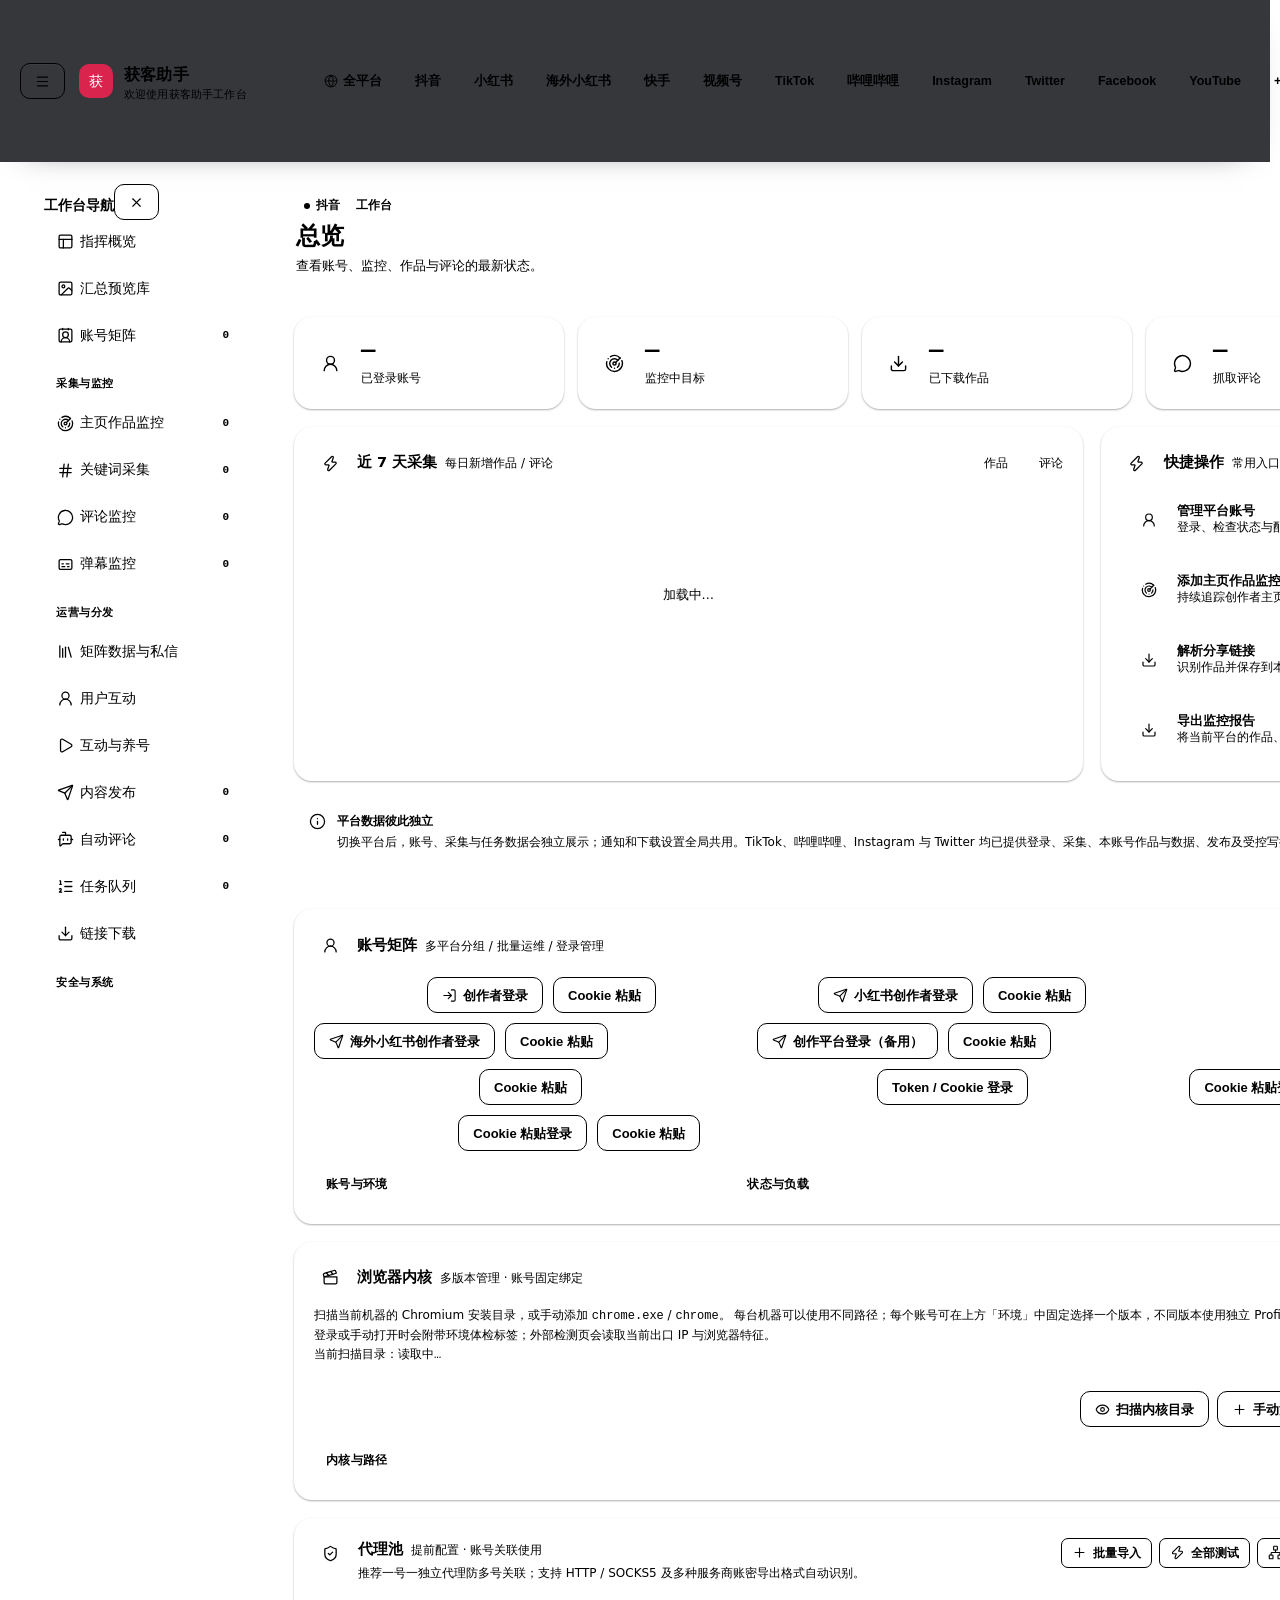
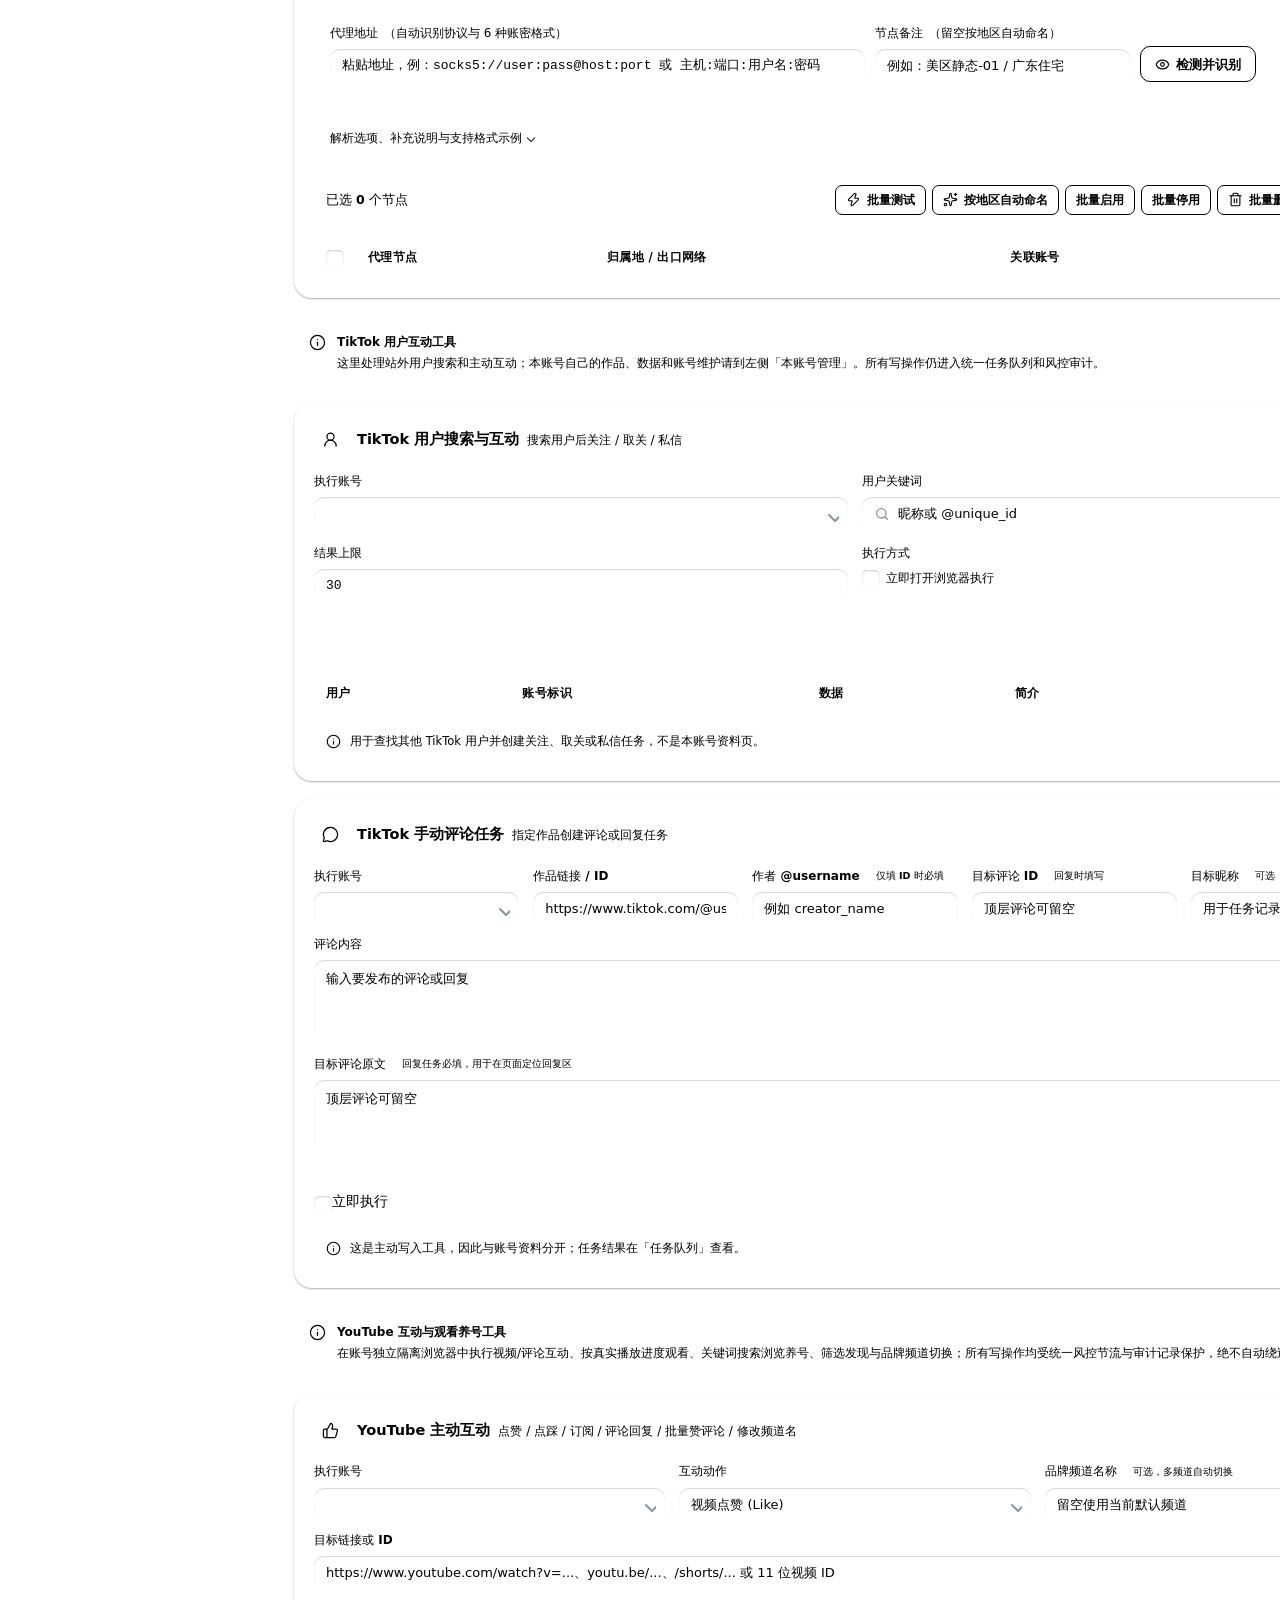
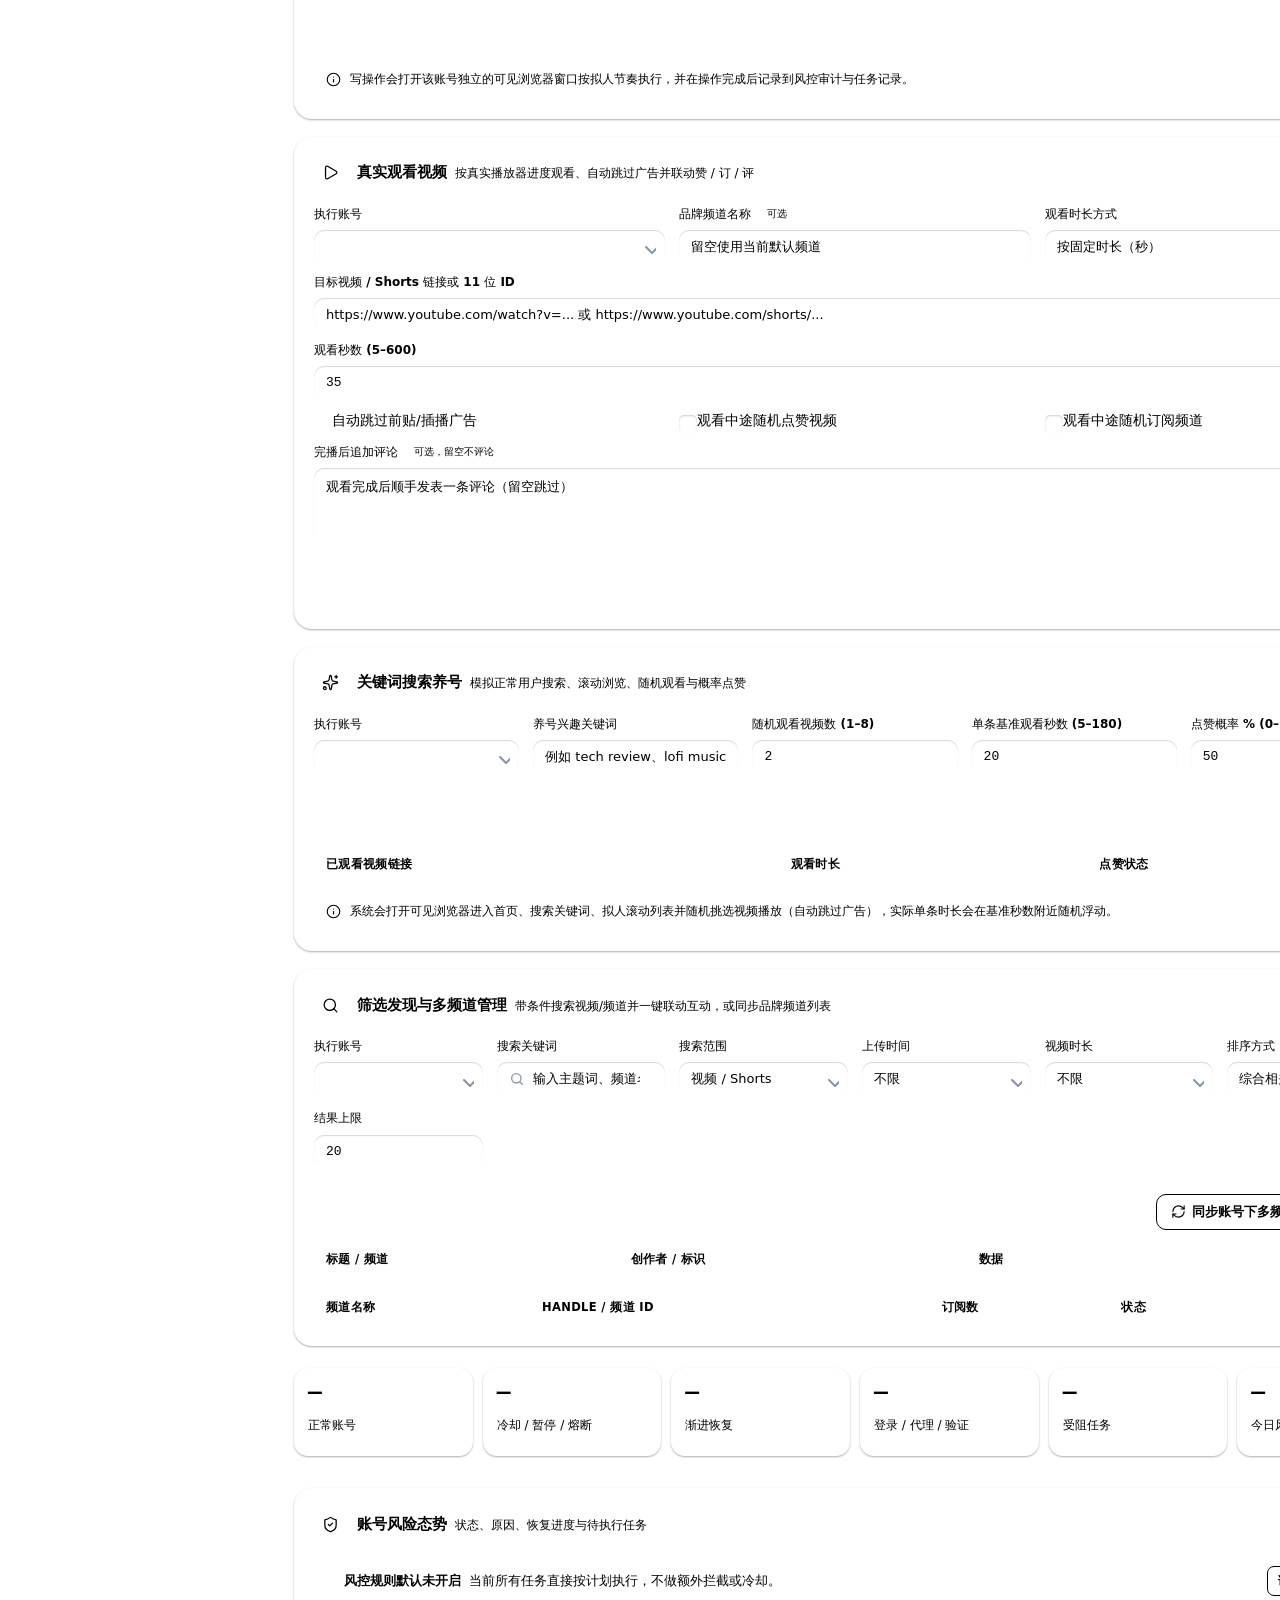
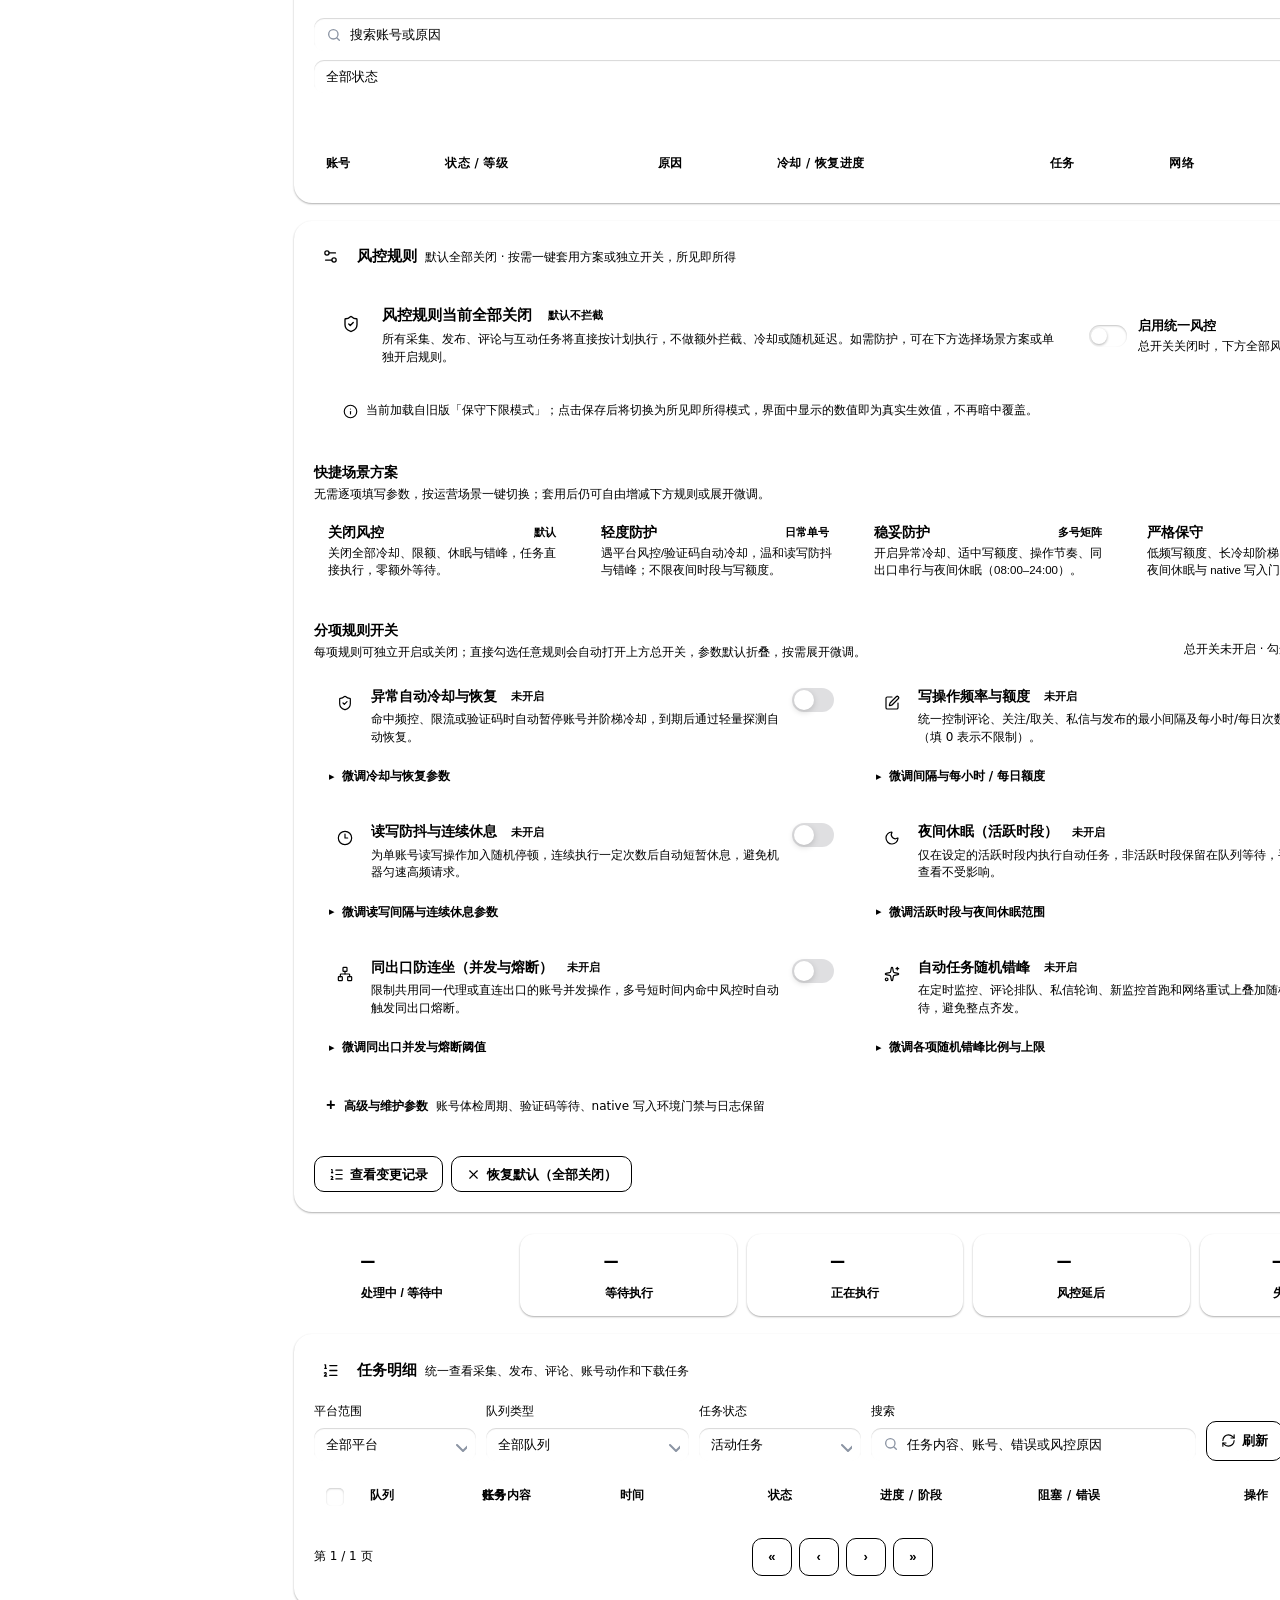
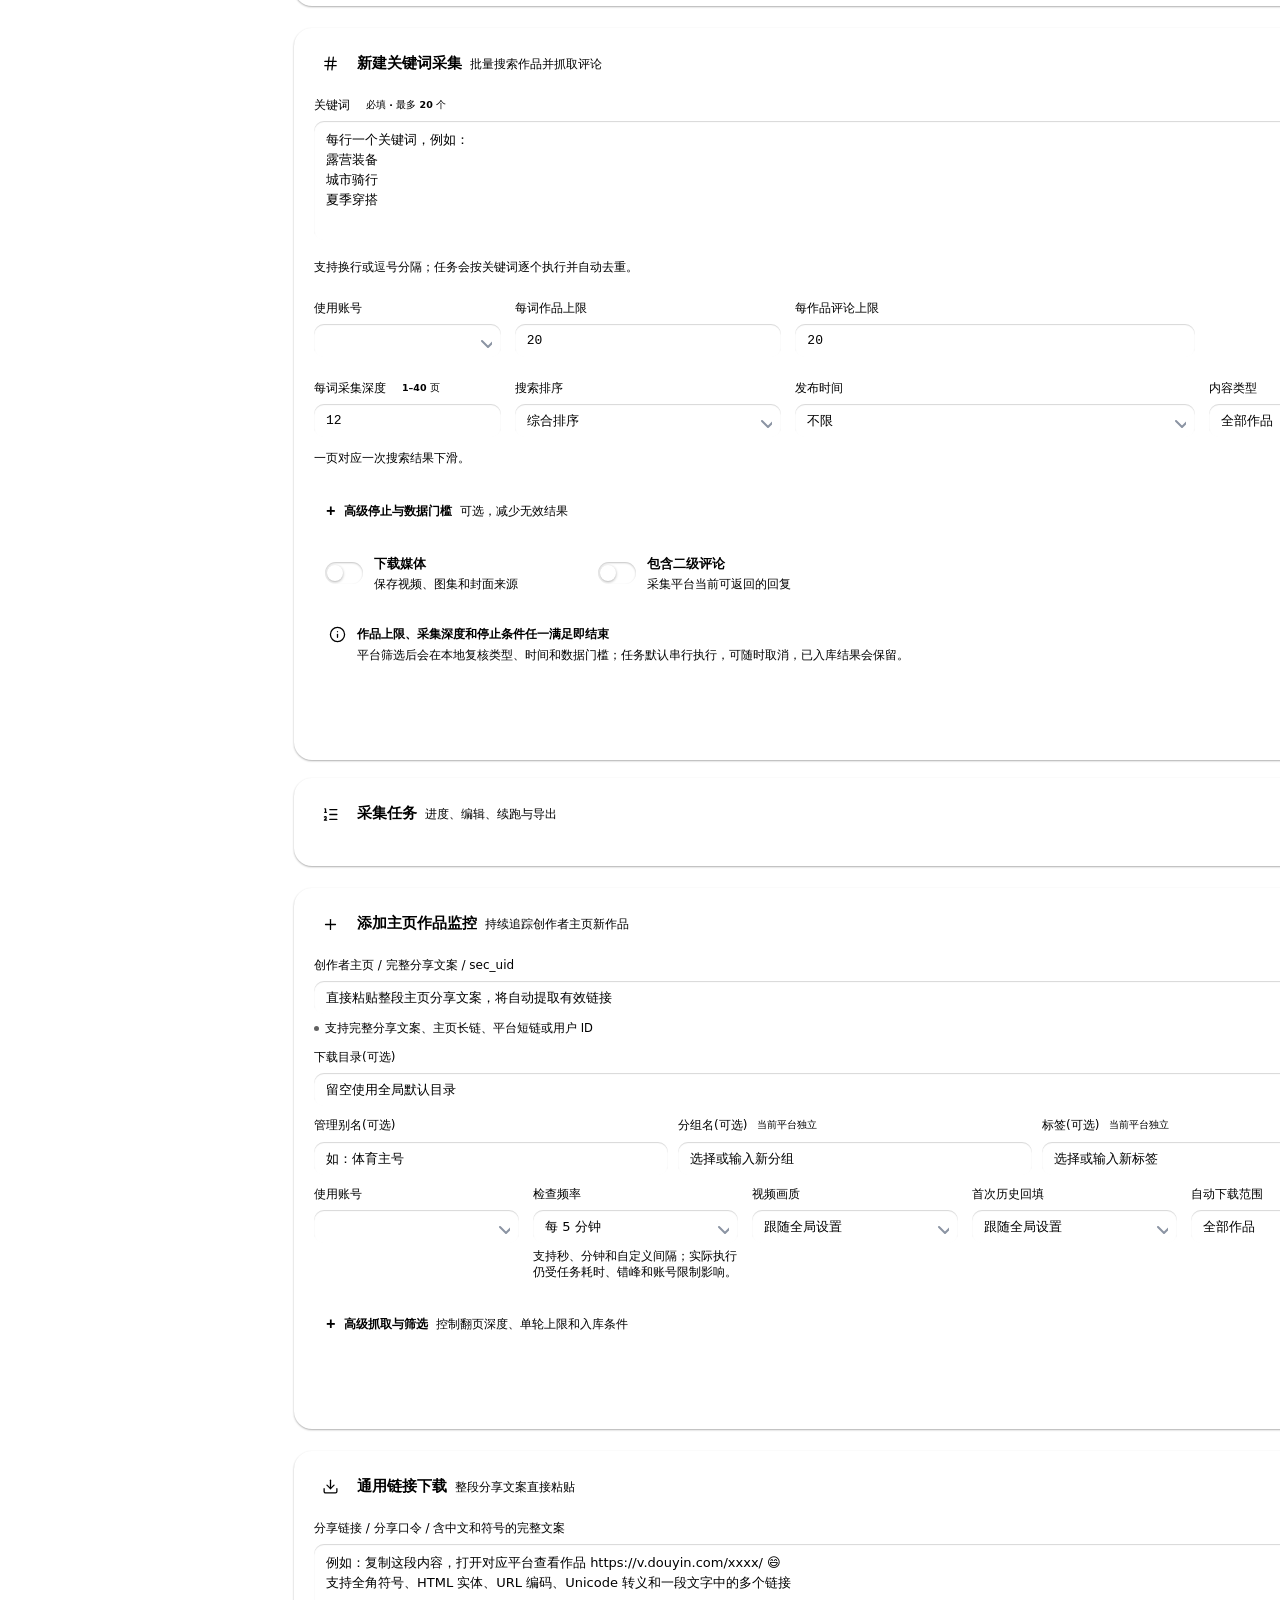
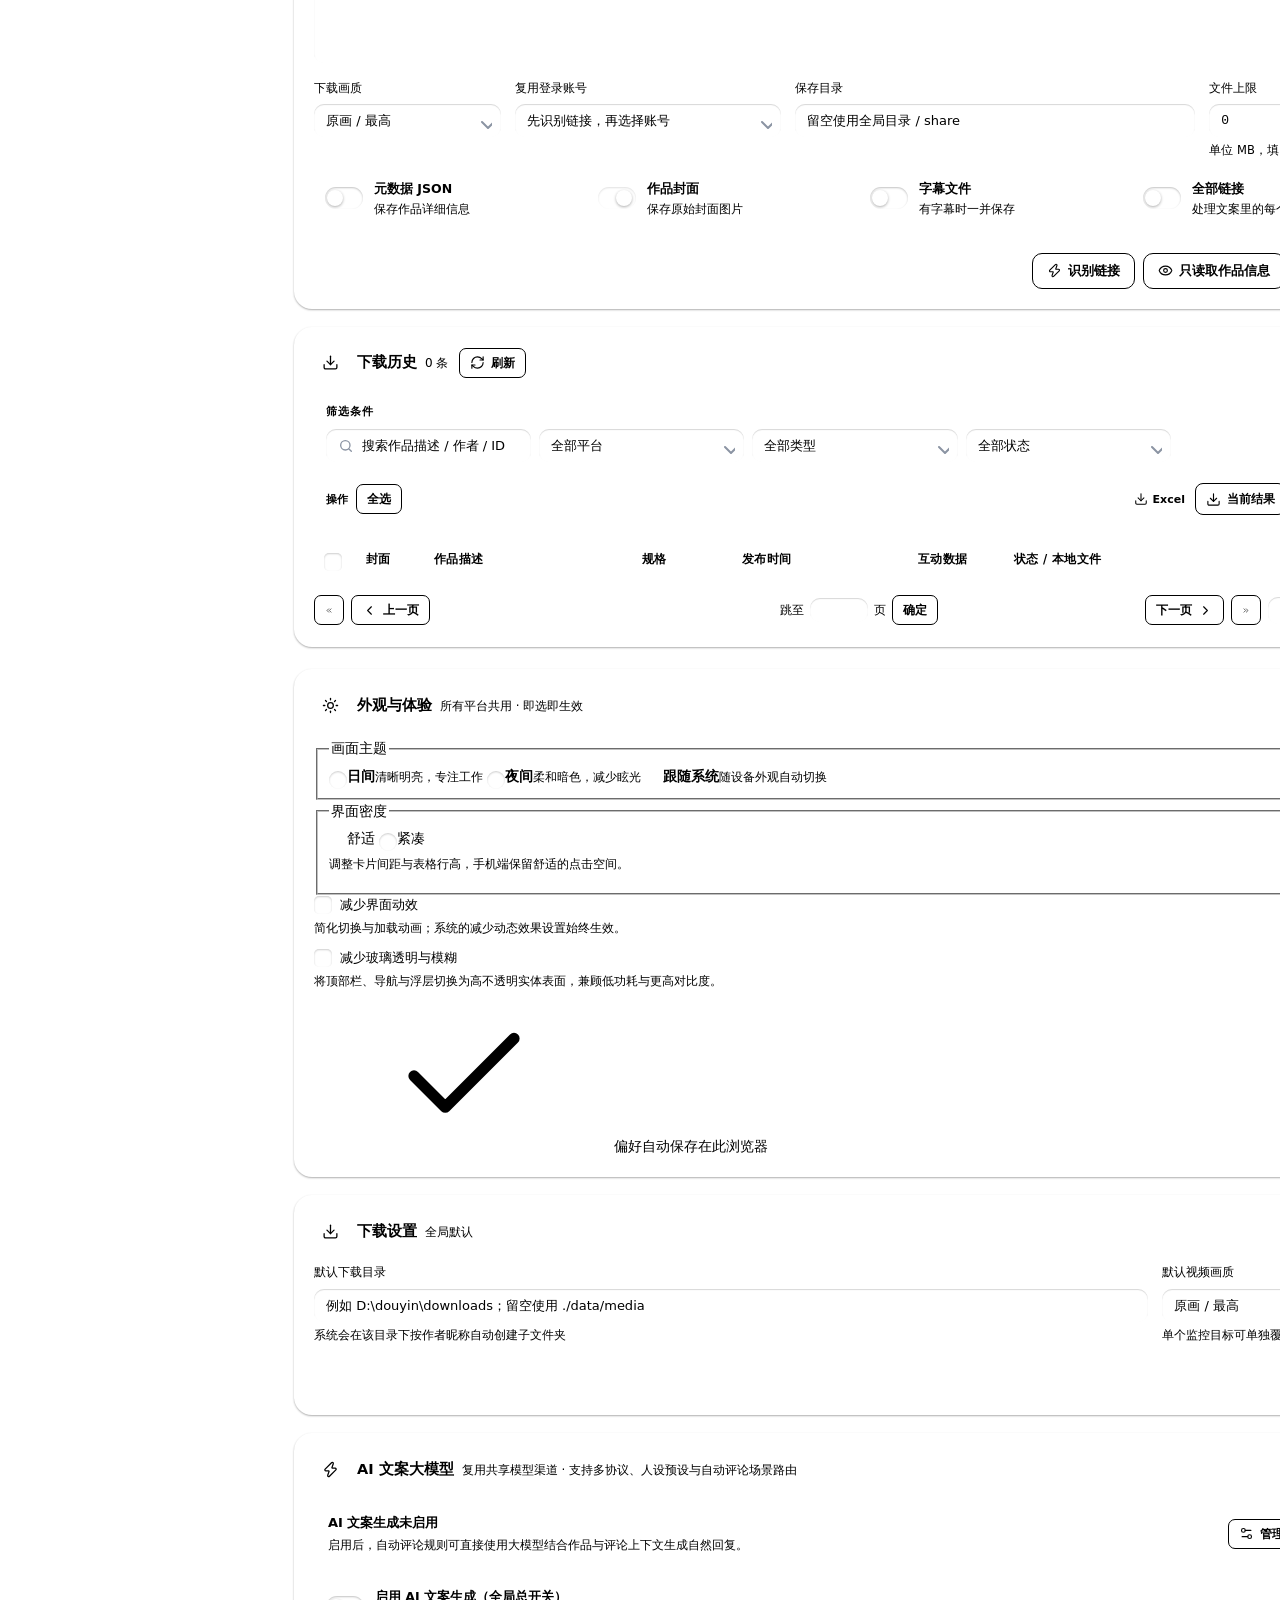
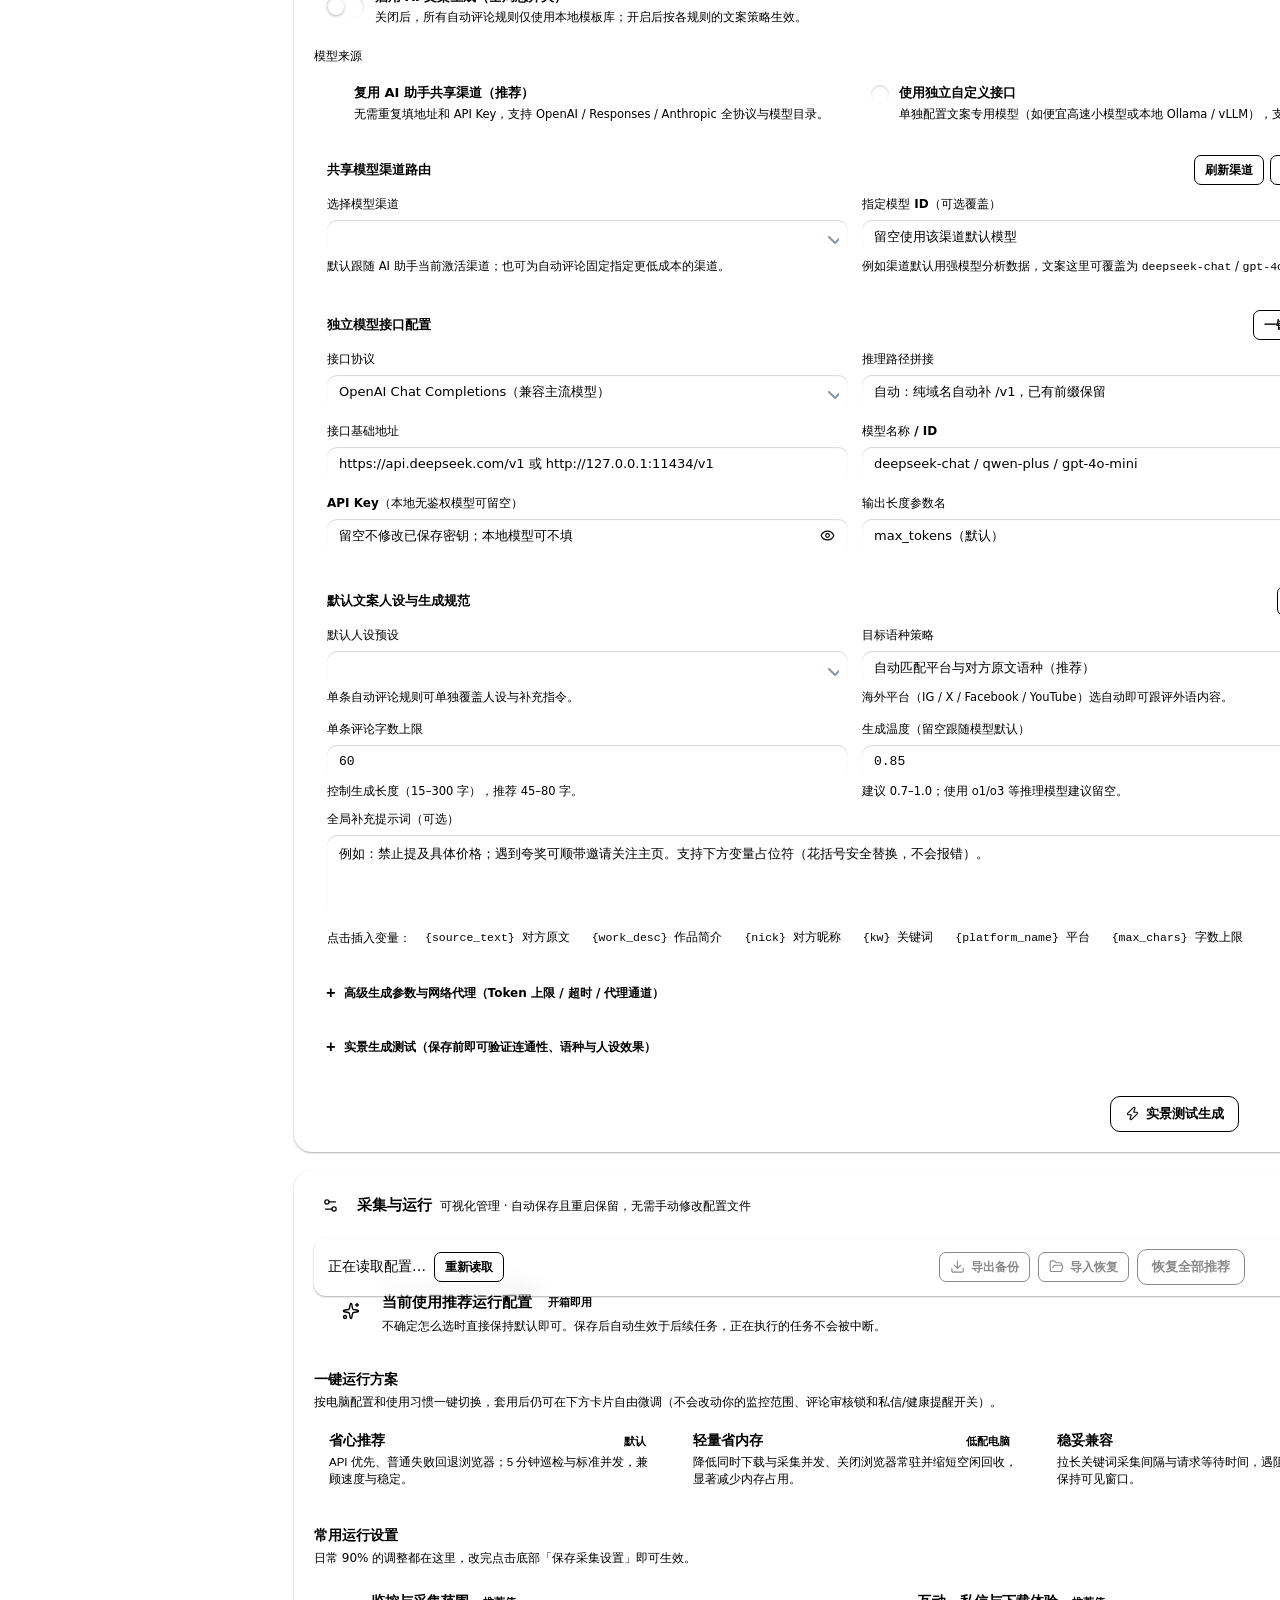
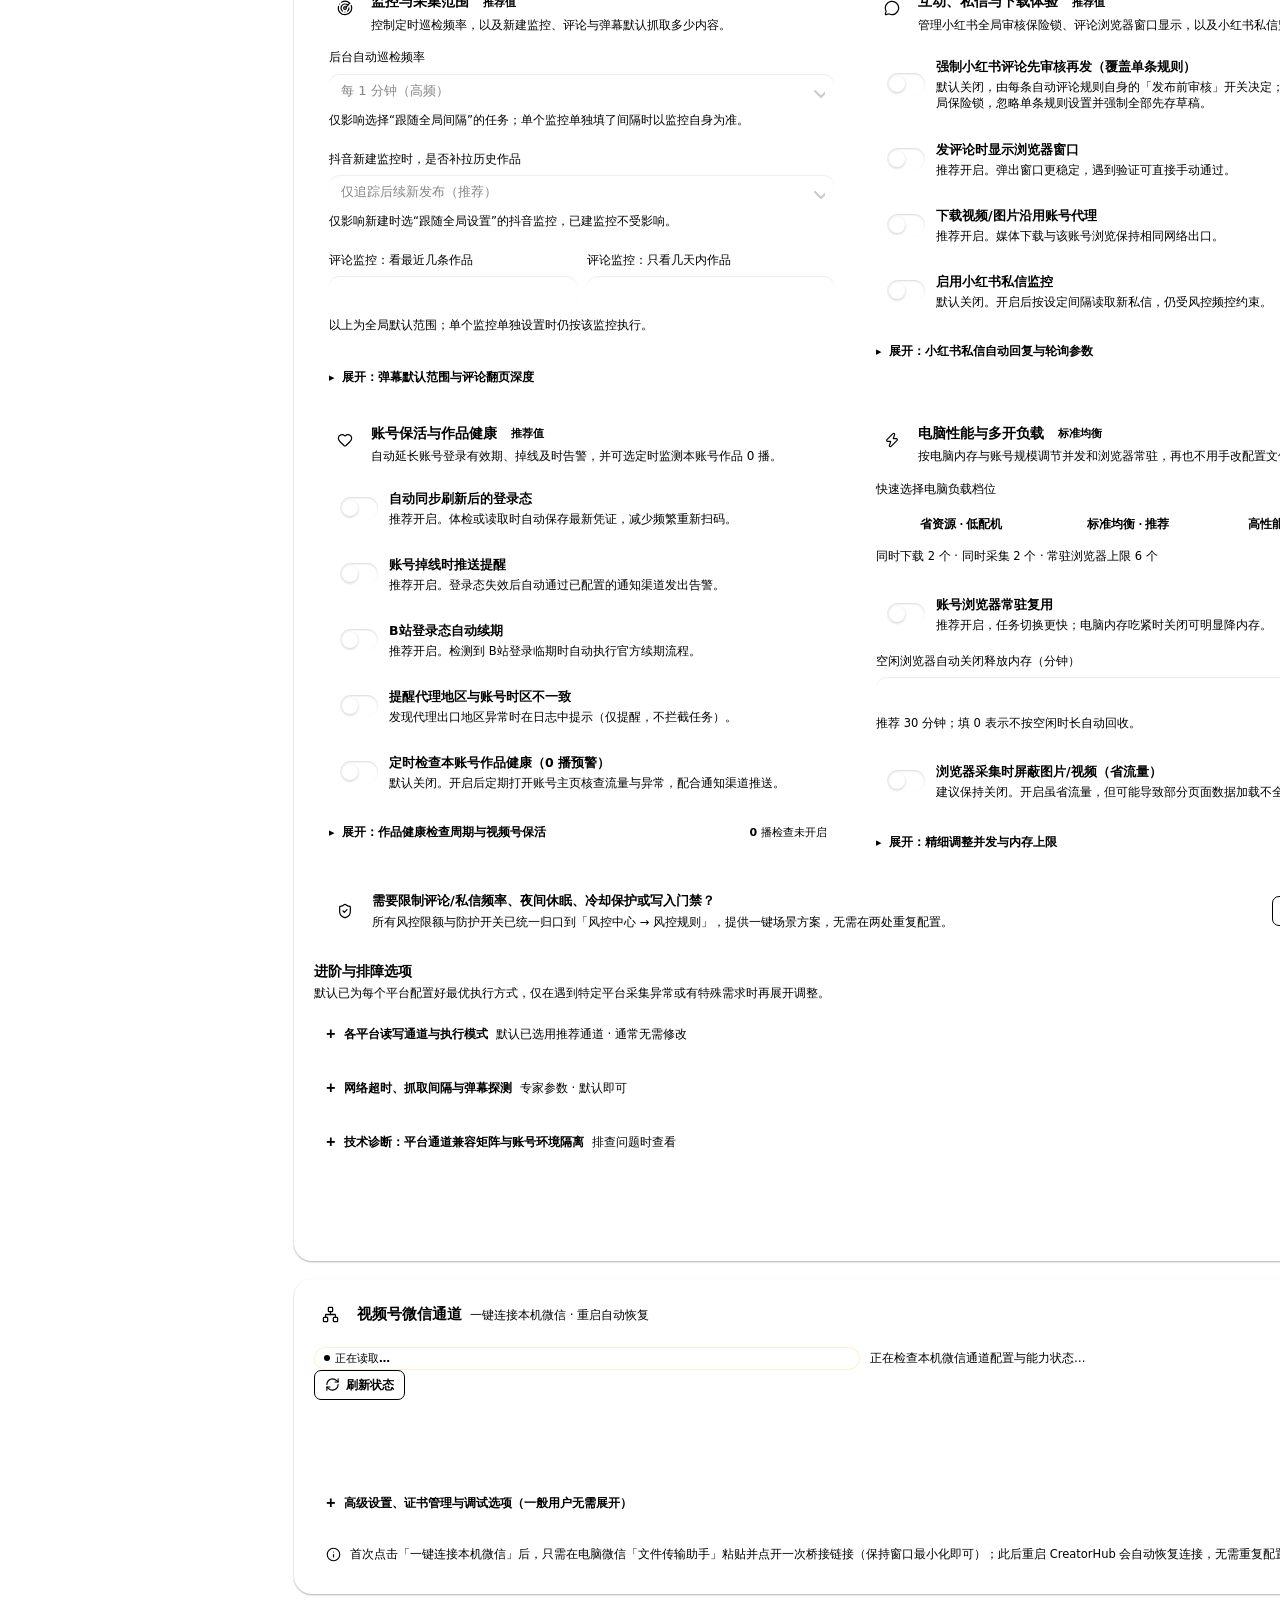
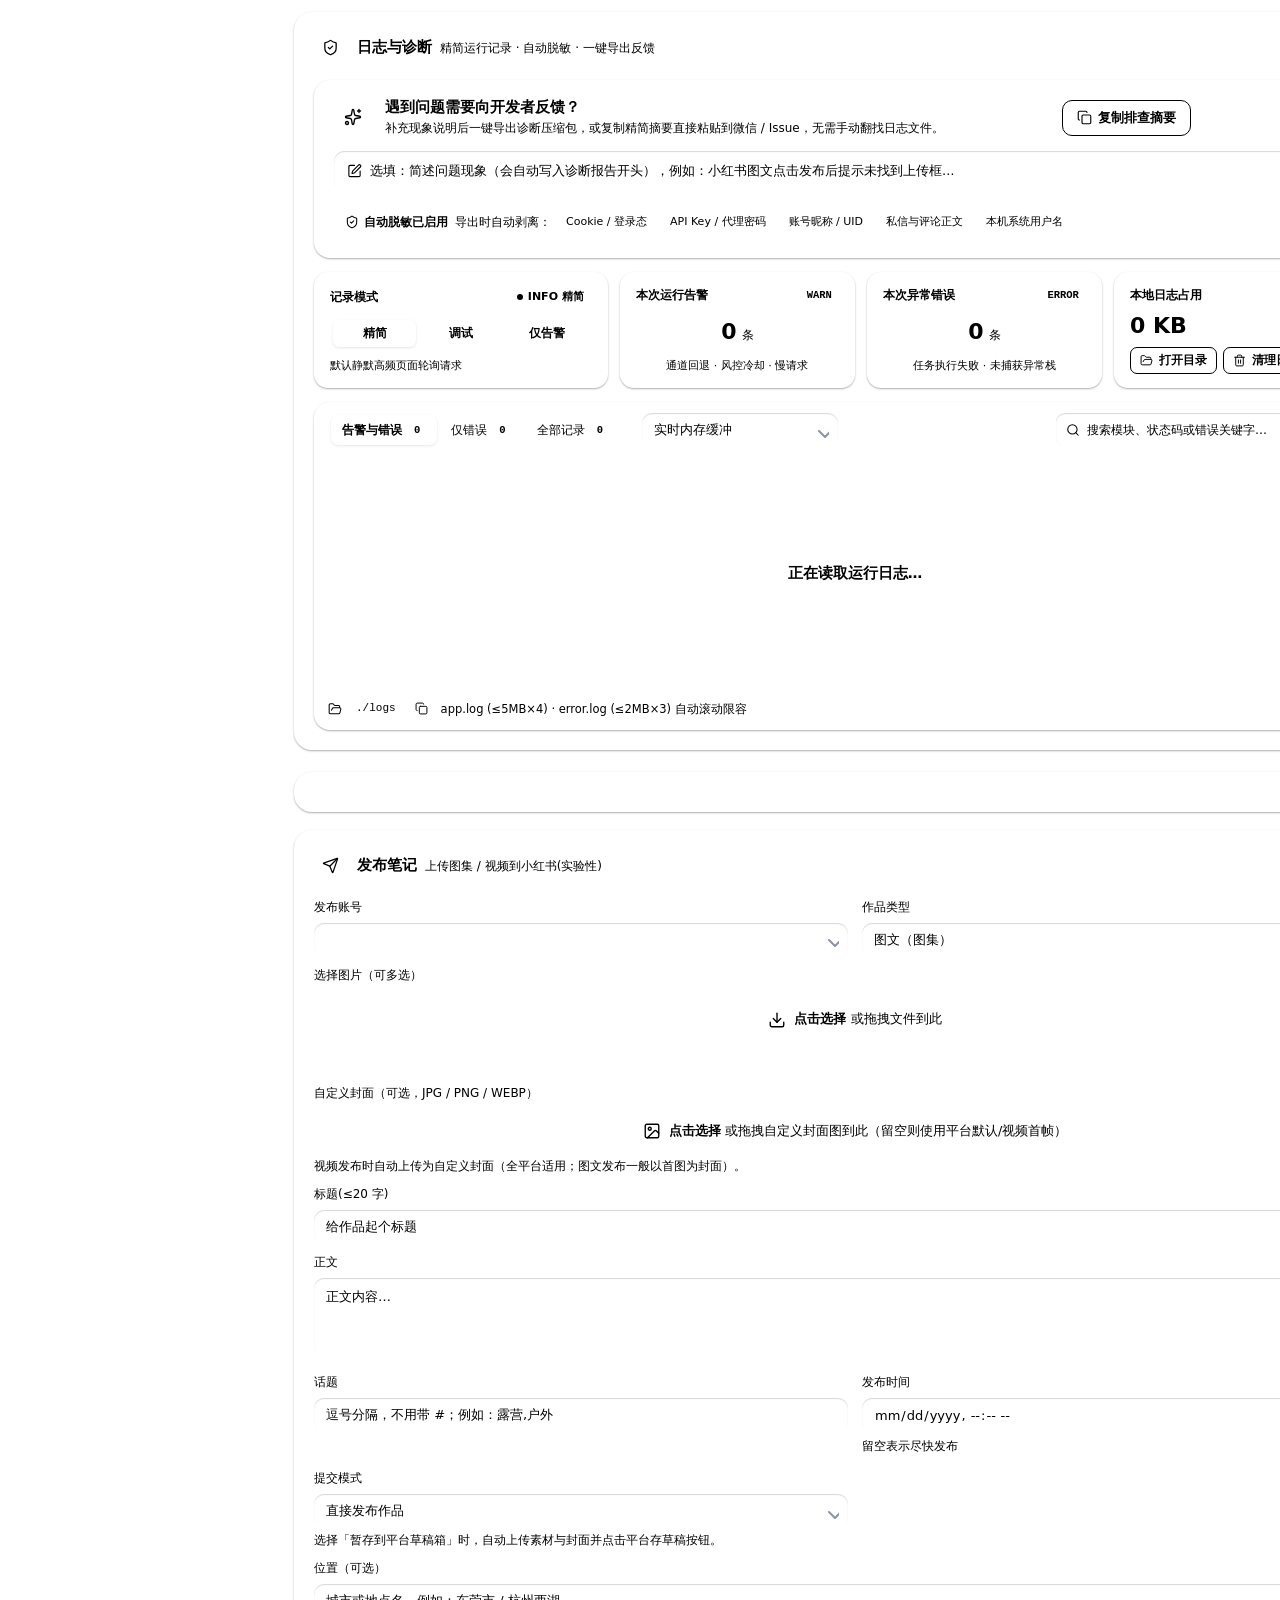
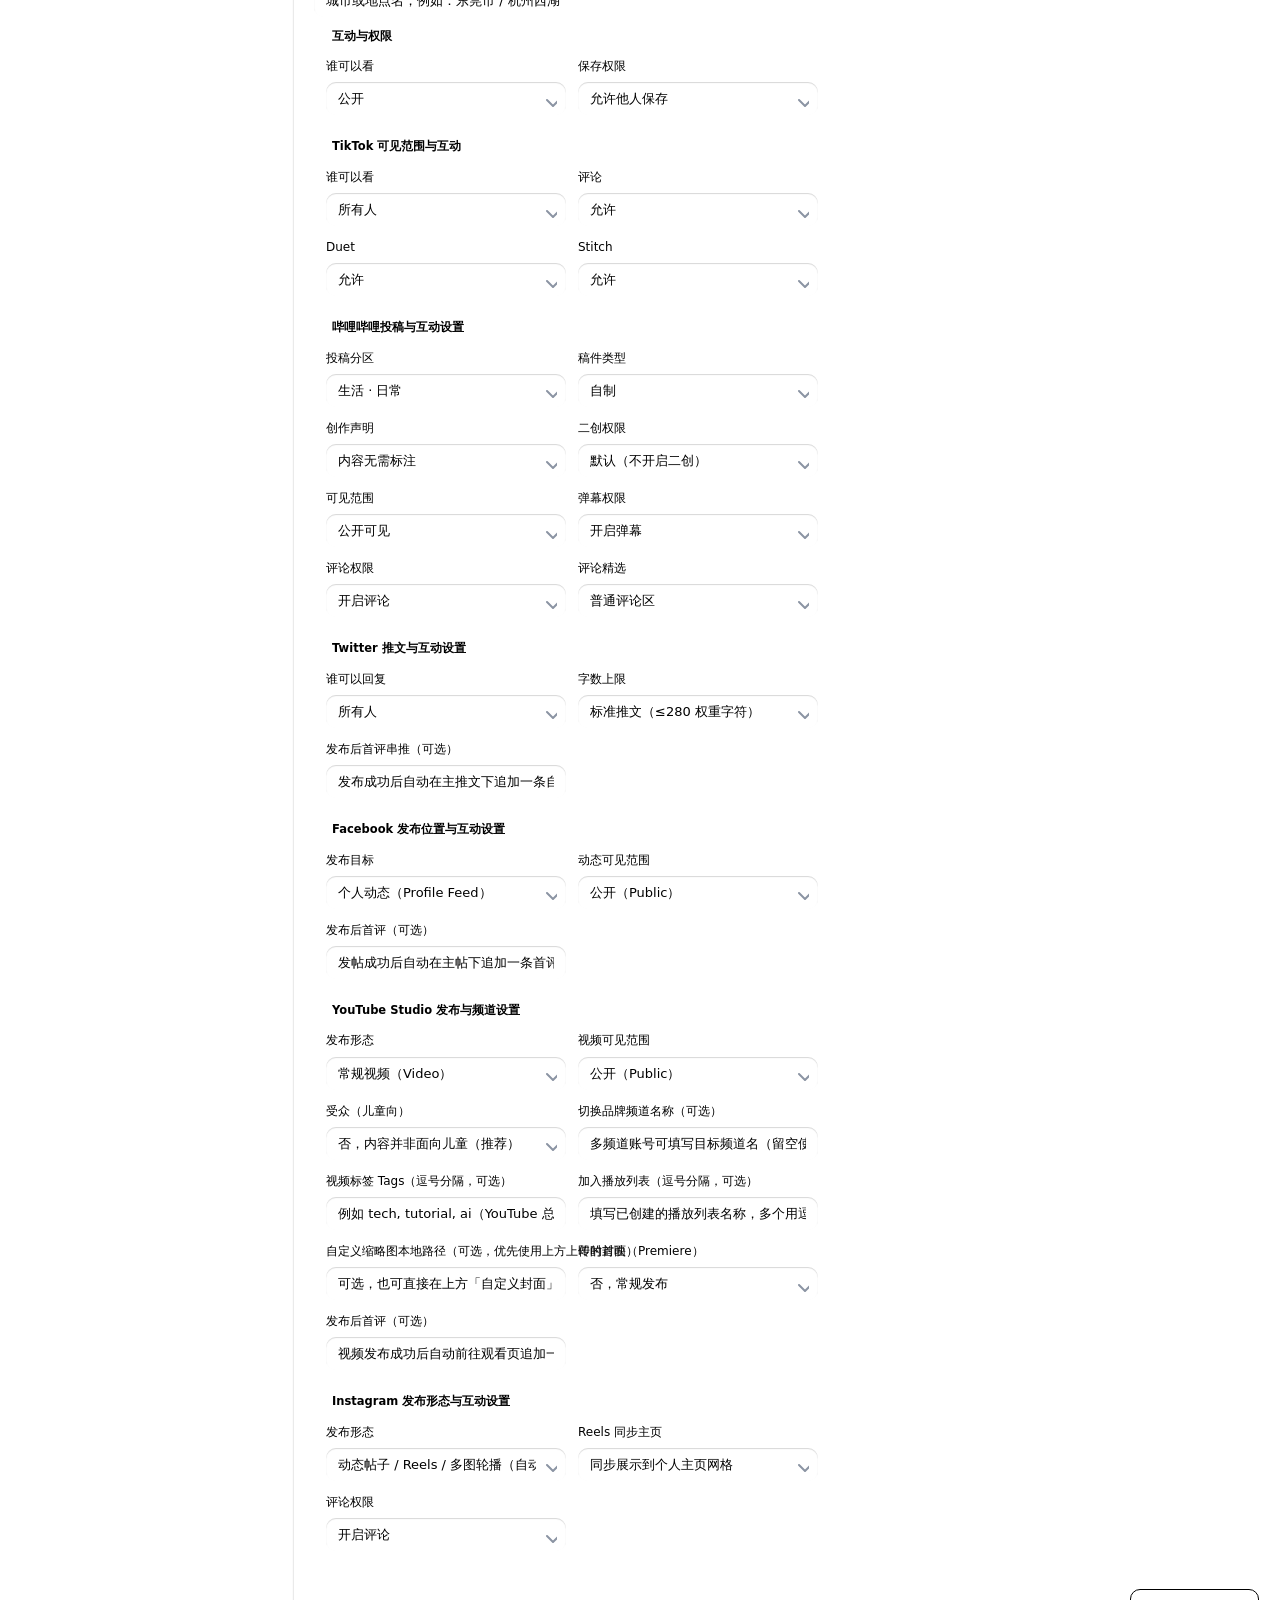
==== commit a47cb779: "统一工作台、AI 助手和 Excel 导出的商用展示品牌" ====
--- a/app/web/index.html
+++ b/app/web/index.html
@@ -62,9 +62,9 @@
     display:flex; align-items:center; gap:14px;
   }
   .brand { display:flex; align-items:center; gap:11px; flex:0 0 calc(var(--sidebar-w) - 20px); min-width:0; }
-  .brand-mark {
+  .brand .brand-mark {
     display:grid; place-items:center; width:34px; height:34px; border-radius:10px;
-    background:linear-gradient(135deg,var(--acc),#ff6a85); color:#fff;
+    background:#d9244e; color:#fff;
     box-shadow:0 4px 14px -4px var(--acc-ring);
   }
   .brand-mark svg { width:19px; height:19px; }
@@ -94,6 +94,8 @@
   .pswitch button.active[data-pf="bilibili"] { background:rgba(0,174,236,.14); color:#00aeec; border-color:rgba(0,174,236,.42); }
   .pswitch button.active[data-pf="instagram"] { background:rgba(225,48,108,.14); color:#e1306c; border-color:rgba(225,48,108,.42); }
   .pswitch button.active[data-pf="twitter"] { background:rgba(29,155,240,.15); color:#1d9bf0; border-color:rgba(29,155,240,.42); }
+  .pswitch button.active[data-pf="facebook"] { background:rgba(24,119,242,.15); color:#1877f2; border-color:rgba(24,119,242,.42); }
+  .pswitch button.active[data-pf="youtube"] { background:rgba(255,0,0,.13); color:#e11d1d; border-color:rgba(255,0,0,.38); }
   .hidden { display:none !important; }
 
   /* Platform accents and light/dark themes are independent: appearance.css. */
@@ -718,7 +720,6 @@
   @media(pointer:coarse) { .proxy-input-grid .form-field > label, .proxy-address-label, .proxy-format-disclosure > summary { min-height:44px; } }
   .form-field > label, .form-label { display:flex; align-items:center; gap:6px; margin:0 0 6px; color:var(--mut); font-size:12px; font-weight:550; }
   .form-field > input, .form-field > textarea, .form-field > select, .form-field > .cs, .form-field > .input-affix, .form-field > .smart-target-input { width:100%; }
-  #col-source-ref-wrap { grid-column:2 / -1; }
   .field-help { margin-top:5px; color:var(--mut-2); font-size:11.5px; line-height:1.45; }
   .field-error { margin:5px 0 0; color:var(--danger); font-size:11.5px; line-height:1.4; }
   .input-affix { position:relative; }
@@ -759,6 +760,26 @@
   .switch-row:hover { border-color:color-mix(in srgb,var(--line) 60%,var(--fg)); background:var(--control-bg-hover); }
   .switch-row:has(input:checked) { border-color:color-mix(in srgb,var(--acc) 24%,var(--line)); background:color-mix(in srgb,var(--acc) 4%,var(--control-bg)); box-shadow:inset 0 1px 0 rgba(255,255,255,.025); }
   .switch-row:has(input:focus-visible) { border-color:var(--acc); box-shadow:0 0 0 3px var(--acc-ring); }
+  .switch-row.is-locked {
+    cursor:default;
+    border-color:color-mix(in srgb,var(--warn) 42%,var(--line));
+    background:color-mix(in srgb,var(--warn-soft) 55%,var(--surface));
+  }
+  .switch-row.is-locked:hover {
+    border-color:color-mix(in srgb,var(--warn) 48%,var(--line));
+    background:color-mix(in srgb,var(--warn-soft) 65%,var(--surface));
+  }
+  .switch-row.is-locked .switch-copy { flex:1 1 auto; }
+  .switch-row.is-locked button { flex:0 0 auto; white-space:nowrap; }
+  .switch-row input[type="checkbox"]:disabled { opacity:.65; cursor:not-allowed; }
+  .ac-lock-notice {
+    display:flex; align-items:center; justify-content:space-between; gap:10px; flex-wrap:wrap;
+    padding:9px 11px; border-radius:var(--r-xs);
+    border:1px solid color-mix(in srgb,var(--warn) 42%,var(--line));
+    background:color-mix(in srgb,var(--warn-soft) 60%,var(--surface));
+    color:var(--fg); font-size:12px; line-height:1.45;
+  }
+  .ac-lock-notice span { flex:1 1 220px; }
   .switch-row input[type="checkbox"] {
     appearance:none; -webkit-appearance:none; display:block; position:relative;
     width:38px!important; min-width:38px; height:22px; min-height:22px; flex:0 0 38px; align-self:center;
@@ -1570,7 +1591,16 @@
   }
   .collection-task:hover { border-color:color-mix(in srgb,var(--acc) 24%,var(--line)); box-shadow:var(--sh-sm); }
   .collection-task:focus-within { border-color:var(--acc); box-shadow:0 0 0 2px var(--acc-ring); }
+  .collection-task.is-selected { border-color:color-mix(in srgb,var(--acc) 44%,var(--line)); background:color-mix(in srgb,var(--acc-soft) 36%,var(--bg)); }
   .collection-task-meta { grid-area:meta; min-width:0; }
+  .collection-task-meta-head { display:flex; align-items:flex-start; gap:10px; min-width:0; }
+  .collection-task-check { display:inline-grid; place-items:center; width:22px; height:22px; margin-top:2px; flex:0 0 auto; cursor:pointer; }
+  .collection-task-check input { margin:0; cursor:pointer; }
+  .collection-task-check.is-disabled, .collection-task-check.is-disabled input { cursor:not-allowed; opacity:.45; }
+  .task-check-col, .task-check-cell { width:40px; text-align:center; vertical-align:middle; }
+  .task-selection { display:inline-grid; place-items:center; width:28px; height:28px; cursor:pointer; }
+  .task-selection input { margin:0; cursor:pointer; }
+  table tbody tr.is-selected { background:color-mix(in srgb,var(--acc-soft) 36%,transparent); }
   .collection-task-keywords { grid-area:keywords; min-width:0; }
   .collection-task-config { grid-area:config; min-width:0; }
   .collection-task-progress { grid-area:progress; min-width:0; }
@@ -1617,6 +1647,9 @@
       gap:12px; padding:14px;
     }
     .collection-task-meta { display:flex; align-items:center; justify-content:space-between; gap:12px; }
+    .collection-task-meta-head { align-items:center; gap:8px; }
+    .collection-task-check { width:36px; height:36px; margin-top:0; }
+    .collection-task-check input { width:18px; height:18px; }
     .collection-task-meta .collection-task-label { display:none; }
     .collection-task-created { margin-top:0; text-align:right; }
     .collection-task-actions { display:grid; grid-template-columns:repeat(2,minmax(0,1fr)); }
@@ -1908,7 +1941,6 @@
     .option-grid { grid-template-columns:repeat(2,minmax(0,1fr)); }
   }
   @media(max-width:860px) {
-    #col-source-ref-wrap { grid-column:auto; }
     main { padding:20px 18px; }
     .page-context { align-items:center; }
     .page-context h2 { font-size:20px; }
@@ -2026,8 +2058,256 @@
   .risk-config-group legend { padding:0 7px; color:var(--fg-strong); font-weight:650; }
   .risk-config-group .form-grid { grid-template-columns:repeat(3,minmax(0,1fr)); gap:10px; }
   .risk-config-group.wide { grid-column:1/-1; }
-  .risk-limit-table input { min-width:76px; width:100%; }
-  .risk-limit-table th { font-size:11px; }
+  .risk-limit-table input { min-width:68px; width:100%; }
+  .risk-limit-table th { font-size:11px; white-space:nowrap; }
+  .risk-limit-table td:first-child { font-weight:600; white-space:nowrap; color:var(--fg-strong); }
+
+  /* ── 风控中心：状态条、场景方案与分项规则卡片 ── */
+  .risk-policy-strip {
+    display:flex; align-items:center; justify-content:space-between; gap:12px; flex-wrap:wrap;
+    padding:10px 14px; margin-bottom:12px; border-radius:var(--r-md, 12px);
+    background:var(--surface-inset, var(--surface-2));
+    border:1px solid var(--line-soft, var(--line));
+    font-size:12.5px;
+  }
+  .risk-policy-strip[data-state="on"] {
+    background:color-mix(in srgb,var(--acc) 5.5%,var(--surface-2));
+    border-color:color-mix(in srgb,var(--acc) 26%,var(--line));
+  }
+  .risk-policy-strip-main { display:flex; align-items:center; gap:8px; flex-wrap:wrap; min-width:0; }
+  .risk-policy-strip-main b { color:var(--fg-strong); font-weight:650; }
+  .risk-policy-strip-main span:last-child { color:var(--mut); }
+  .risk-policy-dot {
+    width:8px; height:8px; border-radius:50%; flex:0 0 8px;
+    background:var(--mut-2, var(--mut));
+  }
+  .risk-policy-strip[data-state="on"] .risk-policy-dot {
+    background:var(--success); box-shadow:0 0 0 3px color-mix(in srgb,var(--success) 20%,transparent);
+  }
+
+  .risk-rules-layout { display:grid; gap:18px; }
+  .risk-hero {
+    display:grid; gap:12px; padding:16px 18px; border-radius:14px;
+    background:var(--surface-inset, var(--surface-2));
+    border:1px solid var(--line);
+    transition:border-color .18s ease, background-color .18s ease;
+  }
+  .risk-hero[data-state="on"] {
+    background:
+      radial-gradient(520px 160px at 0% -10%, color-mix(in srgb,var(--acc) 8%,transparent), transparent 72%),
+      var(--surface-card, var(--surface));
+    border-color:color-mix(in srgb,var(--acc) 30%,var(--line));
+  }
+  .risk-hero[data-state="empty"] {
+    background:color-mix(in srgb,var(--warn) 5%,var(--surface-2));
+    border-color:color-mix(in srgb,var(--warn) 32%,var(--line));
+  }
+  .risk-hero-top {
+    display:flex; align-items:center; justify-content:space-between; gap:16px; flex-wrap:wrap;
+  }
+  .risk-hero-copy { display:flex; align-items:flex-start; gap:12px; flex:1 1 360px; min-width:0; }
+  .risk-hero-badge {
+    width:38px; height:38px; flex:0 0 38px; border-radius:11px;
+    display:grid; place-items:center;
+    background:var(--surface); border:1px solid var(--line); color:var(--mut);
+  }
+  .risk-hero[data-state="on"] .risk-hero-badge {
+    background:color-mix(in srgb,var(--acc) 12%,var(--surface));
+    border-color:var(--acc-ring); color:var(--acc);
+  }
+  .risk-hero-badge svg { width:18px; height:18px; }
+  .risk-hero-text { min-width:0; }
+  .risk-hero-title-row { display:flex; align-items:center; gap:8px; flex-wrap:wrap; }
+  .risk-hero-title-row h3 { margin:0; font-size:14.5px; font-weight:700; color:var(--fg-strong); line-height:1.35; }
+  .risk-hero-pill {
+    display:inline-flex; align-items:center; padding:2px 8px; border-radius:999px;
+    font-size:11px; font-weight:650;
+    background:var(--surface); border:1px solid var(--line); color:var(--mut);
+  }
+  .risk-hero[data-state="on"] .risk-hero-pill {
+    background:var(--success-soft); border-color:color-mix(in srgb,var(--success) 32%,transparent); color:var(--success);
+  }
+  .risk-hero[data-state="empty"] .risk-hero-pill {
+    background:var(--warn-soft); border-color:color-mix(in srgb,var(--warn) 32%,transparent); color:var(--warn);
+  }
+  .risk-hero-text p { margin:4px 0 0; font-size:12px; line-height:1.5; color:var(--mut); }
+  .risk-master-switch { flex:0 0 auto; min-width:252px; background:var(--surface); }
+
+  .risk-hero-chips { display:flex; align-items:center; gap:6px; flex-wrap:wrap; padding-top:4px; }
+  .risk-active-chip {
+    display:inline-flex; align-items:center; gap:5px; padding:3px 9px; border-radius:999px;
+    font-size:11.5px; font-weight:600;
+    background:color-mix(in srgb,var(--acc) 9%,var(--surface));
+    border:1px solid color-mix(in srgb,var(--acc) 26%,var(--line));
+    color:var(--fg-strong);
+  }
+  .risk-active-chip::before { content:""; width:6px; height:6px; border-radius:50%; background:var(--acc); }
+  .risk-active-chip.env {
+    background:color-mix(in srgb,var(--warn) 10%,var(--surface));
+    border-color:color-mix(in srgb,var(--warn) 30%,var(--line));
+  }
+  .risk-active-chip.env::before { background:var(--warn); }
+
+  .risk-legacy-note {
+    display:flex; align-items:center; gap:8px; padding:8px 11px; border-radius:10px;
+    background:color-mix(in srgb,var(--warn) 8%,var(--surface));
+    border:1px solid color-mix(in srgb,var(--warn) 28%,var(--line));
+    color:var(--fg); font-size:12px; line-height:1.45;
+  }
+  .risk-legacy-note svg { width:15px; height:15px; flex:0 0 15px; color:var(--warn); }
+
+  .risk-section-block { display:grid; gap:10px; }
+  .risk-section-head {
+    display:flex; align-items:flex-end; justify-content:space-between; gap:10px; flex-wrap:wrap;
+  }
+  .risk-section-head h3 { margin:0; font-size:13.5px; font-weight:700; color:var(--fg-strong); }
+  .risk-section-head p { margin:3px 0 0; font-size:12px; color:var(--mut); line-height:1.45; }
+  .risk-master-off-hint {
+    font-size:11.5px; color:var(--mut); padding:3px 9px; border-radius:999px;
+    background:var(--surface-2); border:1px solid var(--line-soft, var(--line));
+  }
+  .risk-master-off-hint[hidden] { display:none; }
+
+  .risk-presets { display:grid; grid-template-columns:repeat(4,minmax(0,1fr)); gap:10px; }
+  button.risk-preset {
+    display:grid; align-content:start; gap:6px; text-align:left;
+    padding:12px 14px; border-radius:12px; min-height:88px; height:auto;
+    background:var(--surface-card, var(--surface));
+    border:1px solid var(--line); color:var(--fg); font-weight:500; white-space:normal;
+    box-shadow:none; filter:none;
+    transition:border-color .16s ease, background-color .16s ease, box-shadow .16s ease;
+  }
+  button.risk-preset:hover {
+    border-color:color-mix(in srgb,var(--acc) 45%,var(--line));
+    background:var(--control-bg-hover, var(--surface-2));
+    box-shadow:none; filter:none;
+  }
+  button.risk-preset.active {
+    border-color:var(--acc);
+    background:color-mix(in srgb,var(--acc) 7%,var(--surface));
+    box-shadow:0 0 0 1px color-mix(in srgb,var(--acc) 22%,transparent);
+  }
+  .risk-preset-top { display:flex; align-items:center; justify-content:space-between; gap:8px; width:100%; }
+  .risk-preset-top b { font-size:13.5px; font-weight:700; color:var(--fg-strong); }
+  .risk-preset-tag {
+    font-size:10.5px; font-weight:650; padding:1.5px 7px; border-radius:999px;
+    background:var(--surface-2); border:1px solid var(--line-soft, var(--line)); color:var(--mut);
+    white-space:nowrap;
+  }
+  button.risk-preset.active .risk-preset-tag {
+    background:var(--acc-soft); border-color:var(--acc-ring); color:var(--acc);
+  }
+  button.risk-preset p {
+    margin:0; font-size:11.5px; font-weight:450; line-height:1.48; color:var(--mut);
+    white-space:normal;
+  }
+
+  .risk-modules { display:grid; grid-template-columns:repeat(2,minmax(0,1fr)); gap:12px; align-items:start; }
+  .risk-module {
+    border:1px solid var(--line); border-radius:12px;
+    background:var(--surface-card, var(--surface));
+    transition:border-color .18s ease, opacity .18s ease, background-color .18s ease;
+    overflow:hidden; min-width:0;
+  }
+  .risk-module.is-active {
+    border-color:color-mix(in srgb,var(--acc) 32%,var(--line));
+    background:linear-gradient(180deg, color-mix(in srgb,var(--acc) 3.5%,var(--surface)), var(--surface) 76px);
+  }
+  .risk-modules.is-master-off .risk-module {
+    opacity:.72; background:var(--surface-inset, var(--surface-2));
+    border-color:var(--line-soft, var(--line));
+  }
+  .risk-modules.is-master-off .risk-module:hover { opacity:.96; }
+  .risk-module-head {
+    display:flex; align-items:flex-start; justify-content:space-between; gap:12px;
+    padding:14px 15px 12px;
+  }
+  .risk-module-title-wrap { display:flex; align-items:flex-start; gap:10px; min-width:0; flex:1; }
+  .risk-module-ic {
+    width:32px; height:32px; flex:0 0 32px; border-radius:9px;
+    display:grid; place-items:center; margin-top:1px;
+    background:var(--surface-2); border:1px solid var(--line-soft, var(--line)); color:var(--mut);
+  }
+  .risk-module.is-active .risk-module-ic {
+    background:var(--acc-soft); border-color:var(--acc-ring); color:var(--acc);
+  }
+  .risk-module-ic svg { width:16px; height:16px; }
+  .risk-module-copy { min-width:0; flex:1; }
+  .risk-module-title-line { display:flex; align-items:center; gap:7px; flex-wrap:wrap; }
+  .risk-module-title-line b { font-size:13.5px; font-weight:700; color:var(--fg-strong); }
+  .risk-module-badge {
+    font-size:10.5px; font-weight:650; padding:1.5px 7px; border-radius:999px;
+    background:var(--surface-2); color:var(--mut); border:1px solid var(--line-soft, var(--line));
+    white-space:nowrap;
+  }
+  .risk-module.is-active .risk-module-badge {
+    background:var(--success-soft); color:var(--success);
+    border-color:color-mix(in srgb,var(--success) 30%,transparent);
+  }
+  .risk-module-copy p { margin:4px 0 0; font-size:12px; line-height:1.45; color:var(--mut); }
+  .risk-module-summary {
+    margin-top:6px; font-size:11.5px; color:var(--fg); line-height:1.4;
+    font-family:var(--sans);
+  }
+  .risk-module-summary:empty { display:none; }
+  .risk-modules.is-master-off .risk-module-summary { color:var(--mut); }
+
+  /* 独立卡片开关 */
+  .risk-switch {
+    position:relative; display:inline-flex; align-items:center; flex:0 0 auto; cursor:pointer;
+    margin-top:2px;
+  }
+  .risk-switch input {
+    position:absolute; opacity:0; width:1px; height:1px; min-width:0; min-height:0;
+    margin:0; padding:0; border:0; pointer-events:none;
+  }
+  .risk-switch-track {
+    position:relative; width:42px; height:24px; border-radius:999px;
+    background:rgba(120,120,128,.24);
+    transition:background-color .2s cubic-bezier(.2,.8,.25,1);
+  }
+  .risk-switch-track::before {
+    content:""; position:absolute; left:2px; top:2px; width:20px; height:20px;
+    border-radius:50%; background:#fff;
+    box-shadow:0 2px 6px rgba(0,0,0,.18);
+    transition:transform .22s cubic-bezier(.2,.85,.32,1.2);
+  }
+  .risk-switch input:checked + .risk-switch-track { background:var(--acc-solid, var(--acc)); }
+  .risk-switch input:checked + .risk-switch-track::before { transform:translateX(18px); }
+  .risk-switch input:focus-visible + .risk-switch-track { box-shadow:0 0 0 3px var(--acc-ring); }
+
+  .risk-module-details {
+    border-top:1px solid var(--line-soft, var(--line));
+    background:var(--surface-inset, var(--surface-2));
+  }
+  .risk-module-details > summary {
+    display:flex; align-items:center; gap:7px; cursor:pointer; list-style:none;
+    padding:9px 15px; font-size:12px; font-weight:600; color:var(--mut);
+    user-select:none; transition:color .15s ease, background-color .15s ease;
+  }
+  .risk-module-details > summary::-webkit-details-marker { display:none; }
+  .risk-module-details > summary::before {
+    content:"▸"; font-size:11px; color:var(--acc); transition:transform .16s ease;
+  }
+  .risk-module-details[open] > summary::before { transform:rotate(90deg); }
+  .risk-module-details > summary:hover { color:var(--fg-strong); background:var(--control-bg-hover); }
+  .risk-module-body { padding:12px 15px 14px; border-top:1px solid var(--line-soft, var(--line)); }
+  .risk-module-body .form-grid { gap:10px; }
+  .risk-module-body .form-grid.cols-2 { grid-template-columns:repeat(2,minmax(0,1fr)); }
+  .risk-module-body .form-grid.cols-3 { grid-template-columns:repeat(3,minmax(0,1fr)); }
+  .risk-module-body .field-help { margin:8px 0 0; }
+
+  .risk-env-gate-box {
+    display:grid; gap:10px; padding:12px; border-radius:11px;
+    background:var(--surface); border:1px solid var(--line-soft, var(--line));
+  }
+  .risk-env-gate-sub { grid-template-columns:repeat(3,minmax(0,1fr)); gap:10px; transition:opacity .15s ease; }
+  .risk-env-gate-sub.is-disabled { opacity:.52; }
+  .risk-rules-footer { margin-top:14px; padding-top:14px; border-top:1px solid var(--line-soft, var(--line)); }
+  #risk-config-msg[data-state="dirty"] { color:var(--warn); font-weight:600; }
+  #risk-config-msg[data-state="ok"] { color:var(--success); font-weight:600; }
+  #risk-config-msg[data-state="err"] { color:var(--danger); font-weight:600; }
+
   .risk-event-list { display:grid; gap:0; max-height:62vh; overflow:auto; }
   .risk-event { display:grid; grid-template-columns:116px 90px 96px 1fr; gap:12px; padding:11px 4px; border-bottom:1px solid var(--line-soft); align-items:start; }
   .risk-event time { font:500 11px/1.45 var(--mono); color:var(--mut); }
@@ -2037,10 +2317,17 @@
     .risk-stats { grid-template-columns:repeat(3,1fr); }
     .risk-config-shell { grid-template-columns:1fr; }
     .risk-config-group.wide { grid-column:auto; }
+    .risk-presets { grid-template-columns:repeat(2,minmax(0,1fr)); }
+    .risk-modules { grid-template-columns:1fr; }
+    .risk-env-gate-sub { grid-template-columns:1fr; }
   }
   @media(max-width:640px) {
     .risk-stats { grid-template-columns:repeat(2,1fr); }
     .risk-config-group .form-grid { grid-template-columns:1fr; }
+    .risk-presets { grid-template-columns:1fr; }
+    .risk-module-body .form-grid.cols-2,
+    .risk-module-body .form-grid.cols-3 { grid-template-columns:1fr; }
+    .risk-master-switch { width:100%; min-width:0; }
     .risk-event { grid-template-columns:92px 74px 1fr; }
     .risk-event-detail { grid-column:1/-1; }
   }
@@ -2434,6 +2721,7 @@
   }
   .mx-acc-card:hover { border-color:var(--acc-ring); }
   .mx-acc-card.is-selected { border-color:var(--acc); box-shadow:0 0 0 2px var(--acc-soft); }
+  .mx-acc-card.is-context-open { border-color:var(--acc); box-shadow:0 0 0 2px var(--acc-ring); }
   .mx-acc-card.health-invalid { border-color:rgba(248,113,113,.45); }
   .mx-acc-card-top { display:flex; align-items:center; gap:6px; }
   .mx-acc-identity { display:flex; align-items:center; gap:10px; min-width:0; }
@@ -2441,13 +2729,16 @@
   .mx-acc-title-row { display:flex; align-items:center; gap:5px; min-width:0; }
   .mx-acc-title-row b { font-size:14px; color:var(--fg-strong); overflow:hidden; text-overflow:ellipsis; white-space:nowrap; }
   .mx-acc-names small { font-size:11.5px; color:var(--mut); overflow:hidden; text-overflow:ellipsis; white-space:nowrap; }
-  .mx-pin-btn {
+  .mx-pin-btn, .mx-card-more-btn {
     display:inline-grid; place-items:center; width:24px; height:24px; min-height:24px;
     padding:0; border:0; border-radius:6px; background:transparent; color:var(--mut-2, var(--mut));
     box-shadow:none; cursor:pointer; flex-shrink:0;
   }
-  .mx-pin-btn svg { width:14px !important; height:14px !important; }
-  .mx-pin-btn:hover { background:var(--surface-2); color:var(--fg-strong); }
+  .mx-pin-btn svg, .mx-card-more-btn svg { width:14px !important; height:14px !important; }
+  .mx-pin-btn:hover, .mx-card-more-btn:hover { background:var(--surface-2); color:var(--fg-strong); }
+  .mx-card-more-btn { width:26px; height:26px; min-height:26px; align-self:flex-start; }
+  .mx-card-more-btn svg { width:15px !important; height:15px !important; }
+  .mx-card-more-btn.active { background:var(--acc-soft); color:var(--acc); }
   .mx-pin-btn.pinned { color:#f59e0b; }
   .mx-pin-btn.pinned svg { fill:currentColor; }
   .mx-acc-stats-line { display:flex; align-items:center; gap:10px; flex-wrap:wrap; font-size:12px; color:var(--mut); }
@@ -2473,6 +2764,7 @@
   .mx-acc-card-foot button { flex:1 1 auto; padding:5px 8px; font-size:12px; }
 
   .mx-dense-table tr.is-selected td { background:var(--acc-soft); }
+  .mx-dense-table tr.is-context-open td { background:var(--acc-soft); }
   .mx-td-acc { display:flex; align-items:center; gap:8px; min-width:180px; }
   .mx-td-acc .avatar.sm, .mx-td-acc .wb-avatar-fallback.sm { width:30px; height:30px; flex:0 0 30px; font-size:12px; }
   .mx-td-name { display:flex; align-items:center; gap:5px; }
@@ -2481,12 +2773,56 @@
 
   .mx-browser-wall-head { display:flex; align-items:center; justify-content:space-between; gap:10px; flex-wrap:wrap; margin-bottom:12px; font-size:12.5px; }
   .mx-browser-grid { display:grid; grid-template-columns:repeat(auto-fill, minmax(240px, 1fr)); gap:10px; }
-  .mx-bcard { padding:13px; border-radius:12px; background:var(--surface-2); border:1px solid var(--line); display:grid; gap:10px; }
+  .mx-bcard { padding:13px; border-radius:12px; background:var(--surface-2); border:1px solid var(--line); display:grid; gap:10px; transition:border-color .15s, box-shadow .15s; }
   .mx-bcard.state-open { border-color:rgba(52,211,153,.45); background:var(--surface); }
+  .mx-bcard.is-context-open { border-color:var(--acc); box-shadow:0 0 0 2px var(--acc-ring); }
   .mx-bcard-head { display:flex; align-items:center; justify-content:space-between; gap:6px; }
   .mx-bcard-main { display:grid; gap:3px; }
   .mx-bcard-main small { color:var(--mut); font-size:11.5px; }
   .mx-bcard-actions { display:flex; gap:6px; }
+
+  .wb-menu.mx-context-menu {
+    position:fixed;
+    z-index:360;
+    min-width:214px;
+    max-width:min(280px, calc(100vw - 20px));
+    max-height:calc(100dvh - 20px);
+    outline:none;
+    transform-origin:top left;
+  }
+  .mx-ctx-head {
+    display:flex;
+    align-items:center;
+    gap:7px;
+    border-bottom:1px solid var(--line-soft);
+    margin-bottom:4px;
+    padding-bottom:8px;
+  }
+  .mx-ctx-title {
+    flex:1 1 auto;
+    min-width:0;
+    overflow:hidden;
+    text-overflow:ellipsis;
+    white-space:nowrap;
+    font-weight:650;
+    color:var(--fg-strong);
+  }
+  .mx-ctx-pf {
+    flex:0 0 auto;
+    font-size:10.5px;
+    padding:1px 6px;
+    border-radius:999px;
+    background:var(--surface-2);
+    color:var(--mut);
+    font-weight:600;
+  }
+  .mx-ctx-lbl {
+    flex:1 1 auto;
+    min-width:0;
+    overflow:hidden;
+    text-overflow:ellipsis;
+    white-space:nowrap;
+  }
 
   /* ── Unified Media Hub & Right Split-Pane Quick-Look ── */
   .mx-media-hub { display:grid; gap:13px; }
@@ -2536,7 +2872,7 @@
   .mx-cmt-like svg { width:12px !important; height:12px !important; }
 
   .mx-split-detail {
-    position:sticky; top:84px; max-height:calc(100vh - 104px); overflow-y:auto;
+    position:sticky; top:calc(var(--header-h) + 16px); max-height:calc(100vh - var(--header-h) - 32px); overflow-y:auto;
     border-radius:var(--r); background:var(--surface-card, var(--surface));
     border:1px solid var(--border-card, var(--line)); box-shadow:var(--sh-sm); padding:14px;
   }
@@ -2619,7 +2955,9 @@
   .mx-file-pill button:hover { background:var(--danger-soft); color:var(--danger); }
   .mx-file-pill button svg { width:12px !important; height:12px !important; }
   .mx-inline-warn { display:flex; align-items:center; gap:7px; padding:8px 11px; border-radius:9px; background:var(--warn-soft); color:var(--warn); font-size:12px; }
+  .mx-pub-submit-box { display:flex; flex-direction:column; gap:8px; }
   .mx-pub-submit-box button { width:100%; justify-content:center; }
+  .mx-cover-pill img { width:28px; height:20px; border-radius:4px; object-fit:cover; }
 
   .mx-empty-box {
     padding:36px 20px; text-align:center; display:grid; justify-items:center; gap:8px;
@@ -2972,6 +3310,551 @@
     .diag-log-row { grid-template-columns:1fr; gap:4px; }
     .diag-row-copy { opacity:1; justify-self:start; }
   }
+
+  /* ═══════════════════════════════════════════════════════════════════════════
+   * Engine Settings ("采集与运行") — Beginner-Friendly Progressive Disclosure UI
+   * ═══════════════════════════════════════════════════════════════════════════ */
+  .eng-layout { display:grid; gap:18px; }
+
+  .eng-hero {
+    display:grid; gap:12px; padding:16px 18px; border-radius:14px;
+    background:
+      radial-gradient(520px 160px at 0% -10%, color-mix(in srgb,var(--acc) 7%,transparent), transparent 72%),
+      var(--surface-inset, var(--surface-2));
+    border:1px solid var(--line);
+    transition:border-color .18s ease, background-color .18s ease;
+  }
+  .eng-hero[data-state="custom"] {
+    background:
+      radial-gradient(520px 160px at 0% -10%, color-mix(in srgb,var(--acc) 10%,transparent), transparent 72%),
+      var(--surface-card, var(--surface));
+    border-color:color-mix(in srgb,var(--acc) 30%,var(--line));
+  }
+  .eng-hero-top { display:flex; align-items:center; justify-content:space-between; gap:14px; flex-wrap:wrap; }
+  .eng-hero-copy { display:flex; align-items:flex-start; gap:12px; flex:1 1 360px; min-width:0; }
+  .eng-hero-badge {
+    width:38px; height:38px; flex:0 0 38px; border-radius:11px;
+    display:grid; place-items:center;
+    background:color-mix(in srgb,var(--acc) 11%,var(--surface));
+    border:1px solid var(--acc-ring); color:var(--acc);
+  }
+  .eng-hero-badge svg { width:18px; height:18px; }
+  .eng-hero-text { min-width:0; }
+  .eng-hero-title-row { display:flex; align-items:center; gap:8px; flex-wrap:wrap; }
+  .eng-hero-title-row h3 { margin:0; font-size:14.5px; font-weight:700; color:var(--fg-strong); line-height:1.35; }
+  .eng-hero-pill {
+    display:inline-flex; align-items:center; padding:2px 8px; border-radius:999px;
+    font-size:11px; font-weight:650;
+    background:var(--success-soft); border:1px solid color-mix(in srgb,var(--success) 32%,transparent); color:var(--success);
+  }
+  .eng-hero[data-state="custom"] .eng-hero-pill {
+    background:var(--acc-soft); border-color:var(--acc-ring); color:var(--acc);
+  }
+  .eng-hero-text p { margin:4px 0 0; font-size:12px; line-height:1.5; color:var(--mut); }
+
+  .eng-hero-chips { display:flex; align-items:center; gap:6px; flex-wrap:wrap; }
+  .eng-hero-chips:empty { display:none; }
+  .eng-chip {
+    display:inline-flex; align-items:center; gap:5px; padding:3px 9px; border-radius:999px;
+    font-size:11.5px; font-weight:580;
+    background:var(--surface); border:1px solid var(--line-soft, var(--line)); color:var(--fg);
+  }
+  .eng-chip::before { content:""; width:6px; height:6px; border-radius:50%; background:var(--acc); }
+  .eng-chip.is-on {
+    background:color-mix(in srgb,var(--success) 9%,var(--surface));
+    border-color:color-mix(in srgb,var(--success) 28%,var(--line));
+    color:var(--fg-strong);
+  }
+  .eng-chip.is-on::before { background:var(--success); }
+  .eng-chip.is-warn {
+    background:color-mix(in srgb,var(--warn) 10%,var(--surface));
+    border-color:color-mix(in srgb,var(--warn) 30%,var(--line));
+  }
+  .eng-chip.is-warn::before { background:var(--warn); }
+
+  .eng-legacy-banner {
+    display:flex; align-items:center; justify-content:space-between; gap:12px; flex-wrap:wrap;
+    padding:10px 12px; border-radius:11px;
+    background:color-mix(in srgb,var(--warn) 9%,var(--surface));
+    border:1px solid color-mix(in srgb,var(--warn) 34%,var(--line));
+  }
+  .eng-legacy-banner[hidden] { display:none; }
+  .eng-legacy-banner > svg { width:16px; height:16px; flex:0 0 16px; color:var(--warn); }
+  .eng-legacy-copy { flex:1 1 280px; min-width:0; display:grid; gap:2px; }
+  .eng-legacy-copy b { font-size:12.5px; color:var(--fg-strong); }
+  .eng-legacy-copy span { font-size:11.5px; color:var(--mut); line-height:1.45; }
+  .eng-legacy-actions { display:flex; align-items:center; gap:6px; flex-wrap:wrap; }
+
+  .eng-section-block { display:grid; gap:10px; }
+  .eng-section-head { display:flex; align-items:flex-end; justify-content:space-between; gap:10px; flex-wrap:wrap; }
+  .eng-section-head h3 { margin:0; font-size:13.5px; font-weight:700; color:var(--fg-strong); }
+  .eng-section-head p { margin:3px 0 0; font-size:12px; color:var(--mut); line-height:1.45; }
+
+  .eng-presets { display:grid; grid-template-columns:repeat(3,minmax(0,1fr)); gap:10px; }
+  button.eng-preset {
+    display:grid; align-content:start; gap:6px; text-align:left;
+    padding:13px 15px; border-radius:12px; min-height:86px; height:auto;
+    background:var(--surface-card, var(--surface));
+    border:1px solid var(--line); color:var(--fg); font-weight:500; white-space:normal;
+    box-shadow:none; filter:none;
+    transition:border-color .16s ease, background-color .16s ease, box-shadow .16s ease;
+  }
+  button.eng-preset:hover {
+    border-color:color-mix(in srgb,var(--acc) 45%,var(--line));
+    background:var(--control-bg-hover, var(--surface-2));
+    box-shadow:none; filter:none;
+  }
+  button.eng-preset.active {
+    border-color:var(--acc);
+    background:color-mix(in srgb,var(--acc) 7%,var(--surface));
+    box-shadow:0 0 0 1px color-mix(in srgb,var(--acc) 22%,transparent);
+  }
+  .eng-preset-top { display:flex; align-items:center; justify-content:space-between; gap:8px; width:100%; }
+  .eng-preset-top b { font-size:13.5px; font-weight:700; color:var(--fg-strong); }
+  .eng-preset-tag {
+    font-size:10.5px; font-weight:650; padding:1.5px 7px; border-radius:999px;
+    background:var(--surface-2); border:1px solid var(--line-soft, var(--line)); color:var(--mut);
+    white-space:nowrap;
+  }
+  button.eng-preset.active .eng-preset-tag {
+    background:var(--acc-soft); border-color:var(--acc-ring); color:var(--acc);
+  }
+  button.eng-preset p { margin:0; font-size:11.5px; font-weight:450; line-height:1.48; color:var(--mut); white-space:normal; }
+
+  .eng-modules { display:grid; grid-template-columns:repeat(2,minmax(0,1fr)); gap:12px; align-items:start; }
+  .eng-module {
+    border:1px solid var(--line); border-radius:12px;
+    background:var(--surface-card, var(--surface));
+    overflow:hidden; min-width:0;
+    transition:border-color .18s ease;
+  }
+  .eng-module.is-custom {
+    border-color:color-mix(in srgb,var(--acc) 32%,var(--line));
+  }
+  .eng-module-head {
+    display:flex; align-items:flex-start; justify-content:space-between; gap:12px;
+    padding:14px 15px 10px;
+  }
+  .eng-module-title-wrap { display:flex; align-items:flex-start; gap:10px; min-width:0; flex:1; }
+  .eng-module-ic {
+    width:32px; height:32px; flex:0 0 32px; border-radius:9px;
+    display:grid; place-items:center; margin-top:1px;
+    background:var(--acc-soft); border:1px solid var(--acc-ring); color:var(--acc);
+  }
+  .eng-module-ic svg { width:16px; height:16px; }
+  .eng-module-copy { min-width:0; flex:1; }
+  .eng-module-title-line { display:flex; align-items:center; gap:7px; flex-wrap:wrap; }
+  .eng-module-title-line b { font-size:13.5px; font-weight:700; color:var(--fg-strong); }
+  .eng-module-badge {
+    font-size:10.5px; font-weight:650; padding:1.5px 7px; border-radius:999px;
+    background:var(--surface-2); color:var(--mut); border:1px solid var(--line-soft, var(--line));
+    white-space:nowrap;
+  }
+  .eng-module.is-custom .eng-module-badge {
+    background:var(--acc-soft); color:var(--acc); border-color:var(--acc-ring);
+  }
+  .eng-module-copy p { margin:4px 0 0; font-size:12px; line-height:1.45; color:var(--mut); }
+  .eng-module-main { padding:4px 15px 14px; gap:10px; }
+  .eng-module-main .form-grid.cols-2 { grid-template-columns:repeat(2,minmax(0,1fr)); gap:10px; }
+  .eng-module-main .switch-row { padding:9px 11px; }
+
+  .eng-summary-meta {
+    margin-left:auto; font-size:11px; font-weight:550; color:var(--mut);
+    padding:1px 7px; border-radius:999px; background:var(--surface); border:1px solid var(--line-soft, var(--line));
+  }
+  .eng-compound-row { display:flex; align-items:center; gap:8px; flex-wrap:wrap; }
+  .eng-compound-row > .cs,
+  .eng-compound-row > select { flex:1 1 180px; min-width:0; }
+  .eng-inline-custom { display:inline-flex; align-items:center; gap:6px; flex:0 0 auto; }
+  .eng-inline-custom[hidden] { display:none; }
+  .eng-inline-custom input[type="number"] { width:84px; }
+  .eng-inline-custom .cs { width:76px; min-width:76px; }
+  .eng-unit { font-size:12px; color:var(--mut); white-space:nowrap; }
+
+  .eng-seg {
+    display:grid; grid-template-columns:repeat(3,minmax(0,1fr)); gap:4px;
+    padding:4px; border-radius:10px;
+    background:var(--surface-inset, var(--surface-2));
+    border:1px solid var(--line-soft, var(--line));
+  }
+  .eng-seg button {
+    min-height:30px; height:auto; padding:6px 8px; border-radius:7px;
+    border:1px solid transparent; background:transparent; color:var(--mut);
+    font-size:12px; font-weight:600; box-shadow:none; filter:none; white-space:nowrap;
+  }
+  .eng-seg button:hover { color:var(--fg-strong); background:var(--control-bg-hover); }
+  .eng-seg button.active {
+    background:var(--surface); color:var(--acc);
+    border-color:color-mix(in srgb,var(--acc) 35%,var(--line));
+    box-shadow:var(--sh-sm);
+  }
+
+  .eng-restart-tag, .eng-live-tag {
+    display:inline-flex; align-items:center; margin-left:4px; padding:0.5px 6px;
+    border-radius:999px; font-size:10px; font-weight:620; vertical-align:1px;
+  }
+  .eng-restart-tag {
+    background:var(--warn-soft); color:var(--warn);
+    border:1px solid color-mix(in srgb,var(--warn) 30%,transparent);
+  }
+  .eng-live-tag {
+    background:var(--success-soft); color:var(--success);
+    border:1px solid color-mix(in srgb,var(--success) 30%,transparent);
+  }
+
+  .eng-link-strip {
+    display:flex; align-items:center; justify-content:space-between; gap:14px; flex-wrap:wrap;
+    padding:12px 15px; border-radius:12px;
+    background:var(--surface-inset, var(--surface-2));
+    border:1px solid var(--line-soft, var(--line));
+  }
+  .eng-link-strip-main { display:flex; align-items:center; gap:11px; flex:1 1 320px; min-width:0; }
+  .eng-link-ic {
+    width:32px; height:32px; flex:0 0 32px; border-radius:9px;
+    display:grid; place-items:center;
+    background:var(--surface); border:1px solid var(--line); color:var(--acc);
+  }
+  .eng-link-ic svg { width:16px; height:16px; }
+  .eng-link-strip-main b { display:block; font-size:13px; color:var(--fg-strong); }
+  .eng-link-strip-main p { margin:2px 0 0; font-size:11.5px; color:var(--mut); line-height:1.45; }
+
+  .eng-drawer { margin-top:0; }
+  .eng-mode-legend {
+    display:grid; grid-template-columns:repeat(3,minmax(0,1fr)); gap:8px;
+    padding:10px 12px; border-radius:10px;
+    background:var(--surface); border:1px solid var(--line-soft, var(--line));
+    font-size:11.5px; line-height:1.45; color:var(--mut);
+  }
+  .eng-mode-legend b { color:var(--fg-strong); }
+
+  .eng-pf-grid { display:grid; grid-template-columns:repeat(3,minmax(0,1fr)); gap:10px; }
+  .eng-pf-card {
+    padding:12px 13px; border-radius:11px;
+    background:var(--surface); border:1px solid var(--line-soft, var(--line));
+    display:grid; align-content:start; gap:9px; min-width:0;
+  }
+  .eng-pf-card.is-custom { border-color:color-mix(in srgb,var(--acc) 36%,var(--line)); }
+  .eng-pf-head { display:flex; align-items:center; justify-content:space-between; gap:6px; }
+  .eng-pf-head b { font-size:13px; font-weight:700; color:var(--fg-strong); }
+  .eng-pf-tag {
+    font-size:10.5px; font-weight:620; padding:1px 7px; border-radius:999px;
+    background:var(--surface-2); color:var(--mut); border:1px solid var(--line-soft, var(--line));
+    white-space:nowrap;
+  }
+  .eng-pf-tag:empty { display:none; }
+  .eng-pf-tag.is-bound {
+    background:var(--acc-soft); color:var(--acc); border-color:var(--acc-ring);
+  }
+
+  .eng-sub-details {
+    border-top:1px dashed var(--line-soft, var(--line)); padding-top:8px; margin-top:2px;
+  }
+  .eng-sub-details > summary {
+    cursor:pointer; font-size:11.5px; font-weight:600; color:var(--mut); list-style:none;
+    display:flex; align-items:center; gap:5px; user-select:none;
+  }
+  .eng-sub-details > summary::-webkit-details-marker { display:none; }
+  .eng-sub-details > summary::before { content:"▸"; color:var(--acc); transition:transform .15s; }
+  .eng-sub-details[open] > summary::before { transform:rotate(90deg); }
+  .eng-sub-body { margin-top:8px; gap:8px; }
+
+  .eng-pf-more {
+    border:1px dashed var(--line); border-radius:10px; padding:8px 10px;
+    background:color-mix(in srgb,var(--surface-2) 60%,transparent);
+  }
+  .eng-pf-more[hidden] { display:none; }
+  .eng-pf-more > summary {
+    cursor:pointer; font-size:12px; font-weight:620; color:var(--mut); user-select:none;
+  }
+  .eng-pf-more[open] > summary { margin-bottom:10px; color:var(--fg-strong); }
+
+  .eng-sticky-bar {
+    position:sticky; bottom:10px; z-index:8;
+    display:flex; align-items:center; justify-content:space-between; gap:12px; flex-wrap:wrap;
+    padding:11px 14px; border-radius:12px;
+    background:color-mix(in srgb,var(--surface) 94%,transparent);
+    backdrop-filter:blur(12px) saturate(135%);
+    border:1px solid var(--line);
+    box-shadow:var(--sh-sm);
+    transition:border-color .18s ease, box-shadow .18s ease;
+  }
+  .eng-sticky-bar.is-dirty {
+    border-color:color-mix(in srgb,var(--warn) 50%,var(--line));
+    box-shadow:0 6px 20px color-mix(in srgb,var(--warn) 14%,transparent);
+  }
+  .eng-sticky-status { display:flex; align-items:center; gap:8px; min-width:0; }
+  .eng-sticky-actions { display:flex; align-items:center; gap:8px; flex-wrap:wrap; margin-left:auto; }
+  #engine-settings-status[data-state="warning"] { color:var(--warn); font-weight:620; }
+  #engine-settings-status[data-state="success"] { color:var(--success); font-weight:620; }
+  #engine-settings-status[data-state="error"] { color:var(--danger); font-weight:620; }
+
+  .eng-dimmed { opacity:.55; transition:opacity .15s ease; }
+
+  @media(max-width:1180px) {
+    .eng-pf-grid { grid-template-columns:repeat(2,minmax(0,1fr)); }
+  }
+  @media(max-width:1020px) {
+    .eng-modules, .eng-presets, .eng-mode-legend { grid-template-columns:1fr; }
+  }
+  @media(max-width:680px) {
+    .eng-pf-grid,
+    .eng-module-main .form-grid.cols-2 { grid-template-columns:1fr; }
+    .eng-seg { grid-template-columns:1fr; }
+    .eng-sticky-bar { position:static; }
+    .eng-sticky-actions { width:100%; justify-content:flex-end; }
+  }
+
+  /* ── AI 文案配置中心与自动评论规则升级样式 ── */
+  .ai-status-strip,
+  .ac-policy-strip {
+    display:flex; align-items:center; justify-content:space-between; gap:12px; flex-wrap:wrap;
+    padding:12px 14px; border-radius:var(--r-sm);
+    border:1px solid var(--line); background:var(--surface-2);
+  }
+  .ai-status-strip[data-state="ready"],
+  .ac-policy-strip[data-state="ok"] {
+    border-color:color-mix(in srgb, var(--success) 32%, var(--line));
+    background:color-mix(in srgb, var(--success-soft) 55%, var(--surface));
+  }
+  .ai-status-strip[data-state="warn"],
+  .ac-policy-strip[data-state="warn"] {
+    border-color:color-mix(in srgb, var(--warn) 38%, var(--line));
+    background:color-mix(in srgb, var(--warn-soft) 55%, var(--surface));
+  }
+  .ai-status-copy,
+  .ac-policy-copy { min-width:0; flex:1 1 280px; }
+  .ai-status-copy b,
+  .ac-policy-copy b { display:block; font-size:13px; color:var(--fg-strong); }
+  .ai-status-copy p,
+  .ac-policy-copy p { margin:3px 0 0; font-size:12px; color:var(--mut); line-height:1.45; }
+  .ai-status-actions,
+  .ac-policy-actions { display:flex; align-items:center; gap:8px; flex-wrap:wrap; }
+  .ai-var-chips { display:flex; align-items:center; gap:6px; flex-wrap:wrap; margin-top:6px; }
+  .ai-var-chip {
+    display:inline-flex; align-items:center; gap:4px;
+    padding:2px 8px; border-radius:999px; font:500 11.5px/1.4 var(--mono);
+    border:1px solid var(--line); background:var(--surface-2); color:var(--fg);
+    cursor:pointer; min-height:24px; transition:border-color .15s ease, background .15s ease;
+  }
+  .ai-var-chip:hover { border-color:var(--acc); background:var(--acc-soft); color:var(--acc); }
+  .ai-source-seg { display:grid; grid-template-columns:repeat(2,minmax(0,1fr)); gap:8px; }
+  .ai-source-opt {
+    display:flex; align-items:flex-start; gap:10px; padding:11px 12px;
+    border-radius:var(--r-sm); border:1px solid var(--line); background:var(--surface);
+    cursor:pointer; transition:border-color .15s ease, background .15s ease;
+  }
+  .ai-source-opt:has(input:checked) {
+    border-color:var(--acc); background:color-mix(in srgb, var(--acc-soft) 55%, var(--surface));
+  }
+  .ai-source-opt input { width:auto; margin-top:2px; flex:0 0 auto; }
+  .ai-source-opt b { display:block; font-size:13px; color:var(--fg-strong); }
+  .ai-source-opt small { display:block; margin-top:2px; font-size:11.5px; color:var(--mut); line-height:1.4; }
+  .ai-test-result {
+    padding:10px 12px; border-radius:var(--r-xs);
+    border:1px solid var(--line); background:var(--surface-2); font-size:12.5px; line-height:1.55;
+  }
+  .ai-test-result[data-tone="ok"] { border-color:color-mix(in srgb, var(--success) 38%, var(--line)); background:var(--success-soft); }
+  .ai-test-result[data-tone="err"] { border-color:color-mix(in srgb, var(--danger) 38%, var(--line)); background:var(--danger-soft); color:var(--danger); }
+  .ai-preset-list { list-style:none; margin:0; padding:0; display:flex; flex-direction:column; gap:8px; }
+  .ai-preset-item {
+    display:flex; align-items:flex-start; justify-content:space-between; gap:10px;
+    padding:10px 12px; border-radius:var(--r-xs); border:1px solid var(--line); background:var(--surface-2);
+  }
+  .ai-preset-item b { font-size:13px; color:var(--fg-strong); }
+  .ai-preset-item p { margin:3px 0 0; font-size:12px; color:var(--mut); line-height:1.4; }
+  .ac-section-box {
+    border:1px solid var(--line); border-radius:var(--r-sm); padding:12px 13px;
+    background:var(--surface); display:flex; flex-direction:column; gap:10px;
+  }
+  .ac-section-title { font-size:12.5px; font-weight:700; color:var(--fg-strong); display:flex; align-items:center; justify-content:space-between; gap:8px; }
+  .ac-task-pair {
+    display:flex; flex-direction:column; gap:6px;
+    min-width:260px; max-width:360px;
+    white-space:normal; overflow-wrap:anywhere;
+  }
+  .ac-task-origin {
+    padding:6px 8px; border-radius:var(--r-xs);
+    background:var(--surface-2); border-left:2px solid var(--line);
+    font-size:11.5px; color:var(--mut); line-height:1.45;
+    white-space:normal; word-break:break-word; overflow-wrap:anywhere;
+  }
+  .ac-task-origin b { color:var(--fg); font-weight:600; }
+  .ac-task-reply {
+    font-size:12.5px; color:var(--fg-strong); line-height:1.5;
+    white-space:normal; word-break:break-word; overflow-wrap:anywhere;
+  }
+  .ac-task-reply.empty-reply { color:var(--warn); font-style:italic; }
+  .ac-src-tag {
+    display:inline-flex; align-items:center; gap:3px; padding:1px 6px; border-radius:999px;
+    font-size:10.5px; font-weight:600; border:1px solid var(--line); background:var(--surface-2); color:var(--mut);
+    white-space:nowrap;
+  }
+  .ac-src-tag.ai { background:var(--info-soft); color:var(--info); border-color:rgba(56,189,248,.3); }
+  .ac-src-tag.fallback { background:var(--warn-soft); color:var(--warn); border-color:rgba(251,191,36,.3); }
+  .ac-src-tag.empty { background:var(--danger-soft); color:var(--danger); border-color:rgba(248,113,113,.3); }
+  .ac-preview-list { display:flex; flex-direction:column; gap:10px; max-height:46vh; overflow:auto; padding-right:2px; }
+  .ac-preview-item {
+    border:1px solid var(--line); border-radius:var(--r-xs); padding:10px 12px; background:var(--surface-2);
+    display:flex; flex-direction:column; gap:6px;
+  }
+  .ac-preview-meta { display:flex; align-items:center; gap:6px; flex-wrap:wrap; font-size:11.5px; color:var(--mut); }
+  .ac-rule-meta { display:flex; flex-wrap:wrap; gap:4px; margin-top:4px; }
+  .ac-sel-bar {
+    display:flex; align-items:center; gap:8px; flex-wrap:wrap;
+    padding:8px 12px; margin-bottom:10px; border-radius:var(--r-xs);
+    border:1px solid color-mix(in srgb, var(--acc) 30%, var(--line));
+    background:color-mix(in srgb, var(--acc-soft) 50%, var(--surface));
+  }
+  .ac-sel-bar[hidden] { display:none; }
+  @media(max-width:680px) {
+    .ai-source-seg { grid-template-columns:1fr; }
+  }
+
+
+  /* ── 统一进度条增强（确定/流光不确定/语义配色）与活动任务中心 ── */
+  .progress-track { position:relative; }
+  .progress-track.is-compact { height:5px; }
+  .progress-fill.tone-ok { background:linear-gradient(90deg,var(--success),#34d399); }
+  .progress-fill.tone-warn { background:linear-gradient(90deg,var(--warn),#fbbf24); }
+  .progress-fill.tone-danger { background:linear-gradient(90deg,var(--danger),#fb7185); }
+  .progress-track.is-indeterminate .progress-fill {
+    position:absolute; inset:0 auto 0 0; width:38%;
+    animation:progressSlide 1.35s cubic-bezier(.4,0,.2,1) infinite;
+  }
+  @keyframes progressSlide { 0% { transform:translateX(-110%); } 100% { transform:translateX(310%); } }
+  .progress-num { font-variant-numeric:tabular-nums; }
+  @media (prefers-reduced-motion: reduce) {
+    .progress-track.is-indeterminate .progress-fill { animation:none; width:100%; opacity:.45; }
+  }
+
+  .activity-trigger {
+    position:relative; display:inline-flex; align-items:center; gap:7px; padding:0 11px; min-height:34px;
+    border-radius:999px; font-size:12.5px; font-weight:580; overflow:hidden;
+  }
+  .activity-trigger .act-dot {
+    width:7px; height:7px; border-radius:50%; background:var(--mut); opacity:.55; flex:0 0 auto;
+    transition:background .2s var(--ease), transform .2s var(--ease);
+  }
+  .activity-trigger.is-active { border-color:var(--acc-ring); color:var(--fg-strong); background:var(--acc-soft); }
+  .activity-trigger.is-active .act-dot { background:var(--acc); opacity:1; box-shadow:0 0 0 3px var(--acc-soft); animation:actPulse 1.6s ease-in-out infinite; }
+  .activity-trigger.is-warn { border-color:color-mix(in srgb,var(--warn) 55%,transparent); background:color-mix(in srgb,var(--warn) 12%,transparent); color:var(--fg-strong); }
+  .activity-trigger.is-warn .act-dot { background:var(--warn); opacity:1; animation:actPulse 1.2s ease-in-out infinite; }
+  .activity-trigger.is-error .act-dot { background:var(--danger); opacity:1; }
+  .activity-trigger .act-count {
+    min-width:18px; height:18px; padding:0 5px; border-radius:999px; font:650 11px/18px var(--mono);
+    background:var(--surface-3); color:var(--fg); text-align:center;
+  }
+  .activity-trigger.is-active .act-count { background:var(--acc); color:#fff; }
+  .activity-trigger.is-warn .act-count { background:var(--warn); color:#111; }
+  .activity-trigger .act-mini-bar {
+    position:absolute; left:0; right:0; bottom:0; height:2px; background:transparent; opacity:0; transition:opacity .2s;
+  }
+  .activity-trigger .act-mini-bar.on { opacity:1; }
+  .activity-trigger .act-mini-bar i { display:block; height:100%; width:0; background:var(--acc); transition:width .25s var(--ease); }
+  .activity-trigger .act-mini-bar.indeterminate i { width:40%!important; animation:progressSlide 1.35s cubic-bezier(.4,0,.2,1) infinite; }
+  @keyframes actPulse { 0%,100% { transform:scale(1); opacity:1; } 50% { transform:scale(1.32); opacity:.55; } }
+
+  .activity-drawer {
+    position:fixed; top:calc(var(--header-h) + 6px); right:18px; width:min(440px,calc(100vw - 24px)); max-height:min(76vh,680px);
+    z-index:220; display:flex; flex-direction:column; border-radius:14px;
+    background:var(--surface); border:1px solid var(--line); box-shadow:0 22px 48px -16px rgba(0,0,0,.45);
+    overflow:hidden; animation:actDrop .18s var(--ease);
+  }
+  .activity-drawer[hidden] { display:none!important; }
+  @keyframes actDrop { from { opacity:0; transform:translateY(-8px); } to { opacity:1; transform:none; } }
+  .activity-drawer-head {
+    display:flex; align-items:center; justify-content:space-between; gap:10px;
+    padding:12px 14px; border-bottom:1px solid var(--line-soft); background:var(--surface-2);
+  }
+  .activity-drawer-title { min-width:0; display:grid; gap:2px; }
+  .activity-drawer-title b { font-size:14px; color:var(--fg-strong); }
+  .activity-drawer-title span { font-size:11.5px; }
+  .activity-drawer-head-actions { display:flex; align-items:center; gap:6px; flex-shrink:0; }
+  .activity-drawer-body { overflow:auto; padding:12px 14px; display:grid; gap:14px; }
+  .act-empty { display:grid; justify-items:center; text-align:center; gap:6px; padding:26px 14px; color:var(--mut); }
+  .act-empty b { color:var(--fg-strong); font-size:13.5px; }
+  .act-empty span { font-size:12px; line-height:1.5; max-width:290px; }
+  .act-group { display:grid; gap:8px; }
+  .act-group-title {
+    margin:0; font-size:11.5px; font-weight:650; color:var(--mut); letter-spacing:.3px;
+    display:flex; align-items:center; justify-content:space-between;
+  }
+  .act-group-title span { font-family:var(--mono); opacity:.8; }
+  .act-list { display:grid; gap:8px; }
+  .act-item {
+    display:grid; gap:6px; padding:10px 12px; border-radius:10px;
+    background:var(--surface-2); border:1px solid var(--line-soft);
+  }
+  .act-item.tone-warn { border-color:color-mix(in srgb,var(--warn) 48%,transparent); background:color-mix(in srgb,var(--warn) 6%,var(--surface-2)); }
+  .act-item.tone-danger { border-color:color-mix(in srgb,var(--danger) 45%,transparent); }
+  .act-item-head { display:flex; align-items:center; justify-content:space-between; gap:8px; }
+  .act-item-badges { display:flex; align-items:center; gap:5px; flex-wrap:wrap; }
+  .act-item-pct { font:650 11.5px/1 var(--mono); color:var(--fg-strong); white-space:nowrap; }
+  .act-item-title { font-size:13px; font-weight:600; color:var(--fg-strong); overflow:hidden; text-overflow:ellipsis; white-space:nowrap; }
+  .act-item-phase { font-size:12px; color:var(--fg); line-height:1.4; overflow-wrap:anywhere; }
+  .act-item-meta { font-size:11.5px; color:var(--mut); }
+  .act-item-err { font-size:11.5px; color:var(--danger); line-height:1.4; overflow-wrap:anywhere; }
+  .act-item-actions { display:flex; justify-content:flex-end; gap:6px; margin-top:2px; }
+
+  .share-live-list { display:grid; gap:10px; }
+  .share-live-card {
+    display:grid; gap:8px; padding:12px 14px; border-radius:12px;
+    background:var(--surface-2); border:1px solid var(--line);
+  }
+  .share-live-card.is-warn { border-color:color-mix(in srgb,var(--warn) 50%,transparent); }
+  .share-live-card.is-failed { border-color:color-mix(in srgb,var(--danger) 50%,transparent); }
+  .share-live-head { display:flex; align-items:center; justify-content:space-between; gap:10px; flex-wrap:wrap; }
+  .share-live-title { font-size:13.5px; font-weight:620; color:var(--fg-strong); min-width:0; overflow-wrap:anywhere; }
+  .share-live-sub { font-size:12px; color:var(--mut); display:flex; align-items:center; justify-content:space-between; gap:8px; flex-wrap:wrap; }
+  .share-live-items { display:grid; gap:6px; margin-top:2px; }
+  .share-live-subitem {
+    display:grid; gap:4px; padding:8px 10px; border-radius:8px;
+    background:var(--surface); border:1px solid var(--line-soft);
+  }
+  .share-live-subitem-row { display:flex; align-items:center; justify-content:space-between; gap:8px; font-size:12px; }
+
+  .pub-stepper { display:flex; align-items:center; gap:4px; flex-wrap:wrap; margin-top:5px; }
+  .pub-step {
+    display:inline-flex; align-items:center; gap:4px; padding:2px 7px; border-radius:999px;
+    font-size:10.5px; background:var(--surface-3); color:var(--mut); border:1px solid var(--line-soft);
+  }
+  .pub-step.done { background:color-mix(in srgb,var(--success) 14%,transparent); color:var(--success); border-color:color-mix(in srgb,var(--success) 35%,transparent); }
+  .pub-step.active { background:var(--acc-soft); color:var(--acc); border-color:var(--acc-ring); font-weight:600; }
+  .pub-step.warn { background:color-mix(in srgb,var(--warn) 16%,transparent); color:var(--warn); border-color:color-mix(in srgb,var(--warn) 45%,transparent); font-weight:600; }
+  .pub-upload-progress { display:grid; gap:5px; margin-top:8px; padding:9px 11px; border-radius:9px; background:var(--surface-2); border:1px solid var(--line-soft); }
+  .pub-upload-progress-head { display:flex; align-items:center; justify-content:space-between; gap:8px; font-size:12px; color:var(--fg); }
+
+  .queue-table .queue-col-progress { width:158px; }
+  .queue-progress-cell { display:grid; gap:4px; min-width:128px; }
+  .queue-progress-head { display:flex; align-items:center; justify-content:space-between; gap:6px; font-size:11px; color:var(--mut); }
+  .queue-progress-head b { color:var(--fg-strong); font-family:var(--mono); }
+  .dl-inline-prog { display:grid; gap:4px; margin-top:5px; min-width:120px; }
+  .dl-inline-prog-head { display:flex; justify-content:space-between; gap:6px; font-size:11px; color:var(--mut); }
+  .mx-batch-progress-card {
+    display:grid; gap:8px; padding:12px 14px; border-radius:12px; margin-bottom:12px;
+    background:var(--surface); border:1px solid var(--acc-ring); box-shadow:var(--sh-sm);
+  }
+  .mx-batch-progress-head { display:flex; align-items:center; justify-content:space-between; gap:10px; flex-wrap:wrap; }
+  .mx-batch-progress-stats { display:flex; align-items:center; gap:10px; flex-wrap:wrap; font-size:12px; color:var(--mut); }
+  .mx-batch-progress-stats b { color:var(--fg-strong); }
+
+  .queue-progress-head span { overflow:hidden; text-overflow:ellipsis; white-space:nowrap; min-width:0; }
+  .queue-progress-meta, .dl-inline-prog-meta { font-size:11px; color:var(--mut); line-height:1.35; overflow:hidden; text-overflow:ellipsis; white-space:nowrap; }
+
+  /* ── 自定义封面与草稿徽章 ── */
+  .pub-cover-drop .filepick-cta { padding:12px 14px; font-size:12.5px; }
+  .pub-cover-drop.compact .filepick-cta { padding:9px 10px; font-size:12px; }
+  .pub-meta-badges { display:flex; flex-wrap:wrap; align-items:center; gap:5px; margin-top:4px; }
+  .pub-badge-mini { display:inline-flex; align-items:center; gap:4px; padding:1px 6px; border-radius:999px; font-size:11px; line-height:1.45; border:1px solid var(--line); background:var(--surface-2); color:var(--mut); white-space:nowrap; }
+  .pub-badge-mini.draft { border-color:color-mix(in srgb,var(--warn) 42%,transparent); background:color-mix(in srgb,var(--warn) 14%,transparent); color:var(--warn); }
+  .pub-badge-mini.cover { border-color:var(--acc-ring); background:var(--acc-soft); color:var(--acc); }
+  .pub-cover-thumb { width:26px; height:26px; border-radius:5px; object-fit:cover; border:1px solid var(--line); cursor:pointer; vertical-align:middle; transition:transform .14s var(--ease), border-color .14s var(--ease); }
+  .pub-cover-thumb:hover { transform:scale(1.1); border-color:var(--acc); }
+  .ep-cover-row { display:flex; align-items:center; gap:10px; flex-wrap:wrap; padding:8px 10px; border:1px solid var(--line); border-radius:var(--r-sm); background:var(--bg); }
+  .ep-cover-preview { width:56px; height:56px; border-radius:6px; object-fit:cover; border:1px solid var(--line); background:var(--surface-2); flex:0 0 auto; cursor:pointer; }
+  .ep-cover-meta { flex:1 1 160px; min-width:0; display:flex; flex-direction:column; gap:4px; font-size:12px; color:var(--mut); }
+  .ep-cover-meta b { color:var(--fg-strong); font-weight:600; overflow:hidden; text-overflow:ellipsis; white-space:nowrap; }
+  .pill.draft { background:color-mix(in srgb,var(--mut) 16%,transparent); color:var(--fg-strong); border:1px solid color-mix(in srgb,var(--mut) 35%,transparent); }
 </style>
 <link rel="stylesheet" href="/static/appearance.css">
 <link rel="stylesheet" href="/static/workbench.css">
@@ -2983,7 +3866,7 @@
 
 <!-- icon sprite -->
 <svg width="0" height="0" style="position:absolute" aria-hidden="true" focusable="false" data-icon-set="lucide">
-  <symbol id="i-brand"  viewBox="0 0 256 256"><rect x="2" y="2" width="252" height="252" rx="54" fill="white"/><text x="128" y="186" text-anchor="middle" font-family="Microsoft YaHei, sans-serif" font-size="190" fill="#d9244e">获</text></symbol>
+  <symbol id="i-brand" viewBox="0 0 24 24" fill="none" stroke="currentColor" stroke-width="2" stroke-linecap="round" stroke-linejoin="round"><circle cx="11" cy="11" r="7"/><path d="m21 21-4.3-4.3"/><circle cx="11" cy="11" r="2.5"/></symbol>
   <symbol id="i-more" viewBox="0 0 24 24" fill="none" stroke="currentColor" stroke-width="1.8" stroke-linecap="round" stroke-linejoin="round"><circle cx="12" cy="12" r="1" /> <circle cx="19" cy="12" r="1" /> <circle cx="5" cy="12" r="1" /></symbol>
   <symbol id="i-refresh" viewBox="0 0 24 24" fill="none" stroke="currentColor" stroke-width="1.8" stroke-linecap="round" stroke-linejoin="round"><path d="M3 12a9 9 0 0 1 9-9 9.75 9.75 0 0 1 6.74 2.74L21 8" /> <path d="M21 3v5h-5" /> <path d="M21 12a9 9 0 0 1-9 9 9.75 9.75 0 0 1-6.74-2.74L3 16" /> <path d="M8 16H3v5" /></symbol>
   <symbol id="i-sun" viewBox="0 0 24 24" fill="none" stroke="currentColor" stroke-width="1.8" stroke-linecap="round" stroke-linejoin="round"><circle cx="12" cy="12" r="4" /> <path d="M12 2v2" /> <path d="M12 20v2" /> <path d="m4.93 4.93 1.41 1.41" /> <path d="m17.66 17.66 1.41 1.41" /> <path d="M2 12h2" /> <path d="M20 12h2" /> <path d="m6.34 17.66-1.41 1.41" /> <path d="m19.07 4.93-1.41 1.41" /></symbol>
@@ -3053,37 +3936,60 @@
 
 <header>
   <div class="header-inner">
-  <button class="ghost mobile-nav-toggle" id="nav-toggle" type="button" aria-label="打开导航" aria-controls="main-sidebar" aria-expanded="false"><svg aria-hidden="true"><use href="#i-menu"/></svg></button>
-  <div class="brand">
-    <span class="brand-mark" aria-hidden="true"><svg><use href="#i-brand"/></svg></span>
-    <div class="brand-copy">
-      <h1>获客助手<span class="badge-lite">LITE</span></h1>
-      <span class="brand-sub">多平台内容工作台</span>
-    </div>
-  </div>
-  <div class="pswitch" role="tablist" aria-label="平台切换">
-    <button role="tab" data-pf="all" data-base-label="全平台" onclick="switchPlatform('all')" title="跨 9 大平台全局汇总与矩阵管理"><svg class="ps-ic" aria-hidden="true"><use href="#i-globe"/></svg><span class="ps-lbl">全平台</span></button>
-    <button role="tab" data-pf="douyin" onclick="switchPlatform('douyin')">抖音</button>
-    <button role="tab" data-pf="xhs" onclick="switchPlatform('xhs')">小红书</button>
-    <button role="tab" data-pf="rednote" onclick="switchPlatform('rednote')" title="海外小红书 (Rednote)">海外小红书</button>
-    <button role="tab" data-pf="kuaishou" onclick="switchPlatform('kuaishou')">快手</button>
-    <button role="tab" data-pf="shipinhao" onclick="switchPlatform('shipinhao')">视频号</button>
-    <button role="tab" data-pf="tiktok" onclick="switchPlatform('tiktok')">TikTok</button>
-    <button role="tab" data-pf="bilibili" onclick="switchPlatform('bilibili')">哔哩哔哩</button>
-    <button role="tab" data-pf="instagram" onclick="switchPlatform('instagram')">Instagram</button>
-    <button role="tab" data-pf="twitter" onclick="switchPlatform('twitter')">Twitter</button>
-  </div>
-  <div class="header-actions">
-    <button class="ghost command-trigger" id="command-trigger" type="button" aria-label="搜索功能" aria-haspopup="dialog" aria-controls="command-dialog" aria-keyshortcuts="Control+k Meta+k" title="搜索功能（Ctrl / ⌘ K）"><svg aria-hidden="true"><use href="#i-logo"/></svg><span>搜索功能</span><kbd>Ctrl K</kbd></button>
-    <div class="theme-switch" role="group" aria-label="画面主题">
-      <button type="button" data-theme-choice="light" aria-label="日间主题" aria-pressed="false" title="日间主题"><svg aria-hidden="true"><use href="#i-sun"/></svg></button>
-      <button type="button" data-theme-choice="dark" aria-label="夜间主题" aria-pressed="false" title="夜间主题"><svg aria-hidden="true"><use href="#i-moon"/></svg></button>
-      <button type="button" data-theme-choice="system" aria-label="跟随系统主题" aria-pressed="true" title="跟随系统"><svg aria-hidden="true"><use href="#i-monitor"/></svg></button>
-    </div>
-  </div>
-  <span class="engine" id="engine-status" role="status" aria-live="polite" title="后台任务引擎正在运行"><span class="dot live"></span><span class="engine-label">服务已连接</span></span>
+    <button class="ghost mobile-nav-toggle" id="nav-toggle" type="button" aria-label="打开导航" aria-controls="main-sidebar" aria-expanded="false"><svg aria-hidden="true"><use href="#i-menu"/></svg></button>
+    <div class="brand">
+      <span class="brand-mark" aria-hidden="true">获</span>
+      <div class="brand-copy">
+        <h1>获客助手</h1>
+        <span class="brand-sub">欢迎使用获客助手工作台</span>
+      </div>
+    </div>
+    <div class="pswitch-host" id="pswitch-host">
+      <div class="pswitch" role="tablist" aria-label="平台切换">
+        <button role="tab" data-pf="all" data-base-label="全平台" onclick="switchPlatform('all')" title="跨 11 大平台全局汇总与矩阵管理"><svg class="ps-ic" aria-hidden="true"><use href="#i-globe"/></svg><span class="ps-lbl">全平台</span></button>
+        <button role="tab" data-pf="douyin" onclick="switchPlatform('douyin')">抖音</button>
+        <button role="tab" data-pf="xhs" onclick="switchPlatform('xhs')">小红书</button>
+        <button role="tab" data-pf="rednote" onclick="switchPlatform('rednote')" title="海外小红书 (Rednote)">海外小红书</button>
+        <button role="tab" data-pf="kuaishou" onclick="switchPlatform('kuaishou')">快手</button>
+        <button role="tab" data-pf="shipinhao" onclick="switchPlatform('shipinhao')">视频号</button>
+        <button role="tab" data-pf="tiktok" onclick="switchPlatform('tiktok')">TikTok</button>
+        <button role="tab" data-pf="bilibili" onclick="switchPlatform('bilibili')">哔哩哔哩</button>
+        <button role="tab" data-pf="instagram" onclick="switchPlatform('instagram')">Instagram</button>
+        <button role="tab" data-pf="twitter" onclick="switchPlatform('twitter')">Twitter</button>
+        <button role="tab" data-pf="facebook" onclick="switchPlatform('facebook')">Facebook</button>
+        <button role="tab" data-pf="youtube" onclick="switchPlatform('youtube')">YouTube</button>
+        <button type="button" class="pswitch-more-btn" id="pswitch-more-btn" aria-haspopup="dialog" aria-expanded="false" aria-controls="pswitch-popover" title="展开更多平台" hidden><span id="pswitch-more-label">+0</span><span class="ps-more-dot" id="pswitch-more-dot" hidden></span><svg aria-hidden="true"><use href="#i-chevron"/></svg></button>
+      </div>
+    </div>
+    <div class="header-actions">
+      <button class="ghost command-trigger" id="command-trigger" type="button" aria-label="搜索功能" aria-haspopup="dialog" aria-controls="command-dialog" aria-keyshortcuts="Control+k Meta+k" title="搜索功能（Ctrl / ⌘ K）"><svg aria-hidden="true"><use href="#i-logo"/></svg><kbd>Ctrl K</kbd></button>
+      <button class="ghost activity-trigger is-idle" id="activity-trigger" type="button" aria-label="活动任务中心" aria-expanded="false" aria-controls="activity-drawer" title="活动任务中心 · 查看后台实时进度" onclick="window.CreatorHubProgress?.toggleDrawer()">
+        <svg class="act-ic" aria-hidden="true"><use href="#i-bolt"/></svg>
+        <span class="act-dot" aria-hidden="true"></span>
+        <span class="act-text" id="activity-trigger-label">活动中心</span>
+        <span class="act-count" id="activity-trigger-count" hidden>0</span>
+        <span class="act-mini-bar" id="activity-trigger-bar" aria-hidden="true"><i></i></span>
+      </button>
+      <button class="ghost theme-cycle-btn" id="theme-cycle-btn" type="button" aria-label="切换画面主题" title="画面主题：跟随系统（点击切换）"><svg aria-hidden="true"><use href="#i-monitor"/></svg></button>
+      <span class="engine" id="engine-status" role="status" aria-live="polite" title="服务已连接 · 后台任务引擎运行中"><span class="dot live"></span><span class="engine-label">服务已连接</span></span>
+    </div>
   </div>
 </header>
+<div id="pswitch-popover" class="pswitch-popover" role="dialog" aria-label="切换平台" hidden></div>
+<aside id="activity-drawer" class="activity-drawer" role="region" aria-label="活动任务中心" hidden>
+  <div class="activity-drawer-head">
+    <div class="activity-drawer-title">
+      <b>活动任务中心</b>
+      <span class="mut" id="activity-drawer-sub">实时同步后台任务进度</span>
+    </div>
+    <div class="activity-drawer-head-actions">
+      <button type="button" class="ghost sm" id="activity-clear-btn" onclick="window.CreatorHubProgress?.clearFinished()" hidden>清空已结束</button>
+      <button type="button" class="ghost sm" onclick="window.CreatorHubProgress?.toggleDrawer(false);switchTab('queue',true)">全部队列</button>
+      <button type="button" class="ghost sm icon-only" onclick="window.CreatorHubProgress?.toggleDrawer(false)" aria-label="关闭活动任务中心"><svg aria-hidden="true"><use href="#i-x"/></svg></button>
+    </div>
+  </div>
+  <div class="activity-drawer-body" id="activity-drawer-body"></div>
+</aside>
 
 <div class="shell">
 <button class="nav-backdrop" id="nav-backdrop" type="button" tabindex="-1" aria-label="关闭导航"></button>
@@ -3094,13 +4000,14 @@
     <button class="navitem" data-tab="media-hub" onclick="switchTab('media-hub', true)"><svg><use href="#i-image"/></svg><span class="nav-label">汇总预览库</span></button>
     <button class="navitem" data-tab="accounts" onclick="switchTab('accounts', true)"><svg><use href="#i-card"/></svg><span class="nav-label">账号矩阵</span><span class="nav-badge" id="tb-acc">0</span></button>
     <div class="nav-sep single-pf-only" id="nav-sep-collect">采集与监控</div>
-    <button class="navitem single-pf-only notsh-only" data-tab="monitors" onclick="switchTab('monitors', true)"><svg><use href="#i-target"/></svg><span class="nav-label">作品监控</span><span class="nav-badge" id="tb-mon">0</span></button>
+    <button class="navitem single-pf-only notsh-only" data-tab="monitors" onclick="switchTab('monitors', true)"><svg><use href="#i-target"/></svg><span class="nav-label">主页作品监控</span><span class="nav-badge" id="tb-mon">0</span></button>
     <button class="navitem single-pf-only collect-only" data-tab="collections" onclick="switchTab('collections', true)"><svg><use href="#i-hash"/></svg><span class="nav-label" id="nav-collections-label">关键词采集</span><span class="nav-badge" id="tb-col">0</span></button>
     <button class="navitem single-pf-only notsh-only" data-tab="comments" onclick="switchTab('comments', true)"><svg><use href="#i-msg"/></svg><span class="nav-label">评论监控</span><span class="nav-badge" id="tb-watch">0</span></button>
     <button class="navitem single-pf-only danmaku-only" data-tab="danmaku" onclick="switchTab('danmaku', true)"><svg><use href="#i-captions"/></svg><span class="nav-label">弹幕监控</span><span class="nav-badge" id="tb-danmaku">0</span></button>
     <div class="nav-sep">运营与分发</div>
     <button class="navitem" data-tab="hub" onclick="switchTab('hub', true)"><svg><use href="#i-library"/></svg><span class="nav-label" id="nav-hub-label">矩阵数据与私信</span></button>
     <button class="navitem single-pf-only tk-only" data-tab="tiktok-tools" onclick="switchTab('tiktok-tools', true)"><svg><use href="#i-user"/></svg><span class="nav-label">用户互动</span></button>
+    <button class="navitem single-pf-only yt-only" data-tab="youtube-tools" onclick="switchTab('youtube-tools', true)"><svg><use href="#i-play"/></svg><span class="nav-label">互动与养号</span></button>
     <button class="navitem pub-only" data-tab="publish" onclick="switchTab('publish', true)"><svg><use href="#i-send"/></svg><span class="nav-label" id="nav-publish-label">内容发布</span><span class="nav-badge" id="tb-pub">0</span></button>
     <button class="navitem single-pf-only notsh-only tk-hide rn-hide" data-tab="autocomment" onclick="switchTab('autocomment', true)"><svg><use href="#i-automation"/></svg><span class="nav-label">自动评论</span><span class="nav-badge" id="tb-ac">0</span></button>
     <button class="navitem" data-tab="queue" onclick="switchTab('queue', true)"><svg><use href="#i-list"/></svg><span class="nav-label">任务队列</span><span class="nav-badge" id="tb-queue">0</span></button>
@@ -3151,7 +4058,7 @@
         </button>
         <button class="quick-action notsh-only" type="button" onclick="switchTab('monitors', true)">
           <span class="qa-ic"><svg><use href="#i-target"/></svg></span>
-          <span class="qa-copy"><b>添加作品监控</b><span>设置目标与自动下载策略</span></span>
+          <span class="qa-copy"><b>添加主页作品监控</b><span>持续追踪创作者主页新作品与下载</span></span>
           <svg><use href="#i-next"/></svg>
         </button>
         <button class="quick-action" type="button" onclick="switchTab('share-download', true)">
@@ -3205,6 +4112,10 @@
         <button class="ig-only" onclick="startInstagramLogin()"><svg><use href="#i-login"/></svg>Instagram 登录</button>
         <button class="tw-only" onclick="startTwitterLogin()"><svg><use href="#i-login"/></svg>Twitter 登录</button>
         <button class="ghost tw-only" onclick="toggleCookie()">Token / Cookie 登录</button>
+        <button class="fb-only" onclick="startFacebookLogin()"><svg><use href="#i-login"/></svg>Facebook 登录</button>
+        <button class="ghost fb-only" onclick="toggleCookie()">Cookie 粘贴登录</button>
+        <button class="yt-only" onclick="startYouTubeLogin()"><svg><use href="#i-login"/></svg>YouTube 登录</button>
+        <button class="ghost yt-only" onclick="toggleCookie()">Cookie 粘贴登录</button>
         <button class="ghost ig-only" onclick="toggleCookie()">Cookie 粘贴</button>
       </div>
       <div id="qrbox" style="display:none;margin-bottom:14px">
@@ -3388,6 +4299,183 @@
     </div>
   </section>
 
+  <section data-panel="youtube-tools" class="yt-only">
+    <div class="platform-callout" role="note">
+      <svg aria-hidden="true"><use href="#i-info"/></svg>
+      <div><b>YouTube 互动与观看养号工具</b><p>在账号独立隔离浏览器中执行视频/评论互动、按真实播放进度观看、关键词搜索浏览养号、筛选发现与品牌频道切换；所有写操作均受统一风控节流与审计记录保护，绝不自动绕过 Google 验证。</p></div>
+    </div>
+
+    <div class="card" data-section="yt-interact">
+      <div class="card-head">
+        <span class="card-ic"><svg><use href="#i-heart-up"/></svg></span>
+        <h2>YouTube 主动互动 <span class="sub">点赞 / 点踩 / 订阅 / 评论回复 / 批量赞评论 / 修改频道名</span></h2>
+      </div>
+      <div class="stack">
+        <div class="form-grid cols-auto">
+          <div class="form-field"><label for="yt-act-account">执行账号</label><select id="yt-act-account"></select></div>
+          <div class="form-field"><label for="yt-act-type">互动动作</label>
+            <select id="yt-act-type" onchange="syncYouTubeInteractForm()">
+              <option value="like">视频点赞 (Like)</option>
+              <option value="unlike">取消视频点赞 (Unlike)</option>
+              <option value="dislike">视频点踩 (Dislike)</option>
+              <option value="undislike">取消视频点踩 (Undislike)</option>
+              <option value="subscribe">订阅频道 (Subscribe)</option>
+              <option value="unsubscribe">取消订阅频道 (Unsubscribe)</option>
+              <option value="comment">发表视频主评论</option>
+              <option value="reply_comment">回复指定评论 (?lc= 或评论 ID)</option>
+              <option value="like_comment">点赞单条高亮评论 (?lc=)</option>
+              <option value="unlike_comment">取消单条评论点赞</option>
+              <option value="like_video_comments">批量点赞视频评论区</option>
+              <option value="change_profile_name">修改频道展示名称 (Studio)</option>
+            </select>
+          </div>
+          <div class="form-field"><label for="yt-act-channel">品牌频道名称 <span class="field-scope">可选，多频道自动切换</span></label><input id="yt-act-channel" placeholder="留空使用当前默认频道"></div>
+        </div>
+        <div class="form-field" id="yt-act-target-row">
+          <label for="yt-act-target" id="yt-act-target-label">目标链接或 ID</label>
+          <input id="yt-act-target" placeholder="https://www.youtube.com/watch?v=...、youtu.be/...、/shorts/... 或 11 位视频 ID">
+        </div>
+        <div class="form-grid cols-auto hidden" id="yt-act-cid-row">
+          <div class="form-field"><label for="yt-act-cid">目标评论 ID <span class="field-scope">链接已含 ?lc= 时可留空</span></label><input id="yt-act-cid" placeholder="例如 Ugzx..."></div>
+        </div>
+        <div class="form-field hidden" id="yt-act-comment-row">
+          <label for="yt-act-comment">评论 / 回复内容</label>
+          <textarea id="yt-act-comment" rows="3" placeholder="输入最终要发布的评论或回复文案（不支持未展开的 {a|b} 模板）"></textarea>
+        </div>
+        <div class="form-grid cols-auto hidden" id="yt-act-batch-row">
+          <div class="form-field"><label for="yt-act-like-count">点赞条数 (1–20)</label><input id="yt-act-like-count" type="number" min="1" max="20" value="3"></div>
+          <div class="form-field"><label>挑选方式</label><label class="check-row"><input id="yt-act-random" type="checkbox"><span>在已加载评论中随机挑选点赞</span></label></div>
+        </div>
+        <div class="form-field hidden" id="yt-act-name-row">
+          <label for="yt-act-new-name">新的频道展示名称</label>
+          <input id="yt-act-new-name" maxlength="60" placeholder="输入新的 YouTube 频道名称">
+        </div>
+        <div class="form-actions">
+          <span class="status-text" id="yt-act-status" role="status" aria-live="polite"></span>
+          <button type="button" onclick="runYouTubeInteract()"><svg><use href="#i-send"/></svg>打开浏览器执行互动</button>
+        </div>
+        <div class="form-note"><svg aria-hidden="true"><use href="#i-info"/></svg><span>写操作会打开该账号独立的可见浏览器窗口按拟人节奏执行，并在操作完成后记录到风控审计与任务记录。</span></div>
+      </div>
+    </div>
+
+    <div class="card" data-section="yt-watch">
+      <div class="card-head">
+        <span class="card-ic"><svg><use href="#i-play"/></svg></span>
+        <h2>真实观看视频 <span class="sub">按真实播放器进度观看、自动跳过广告并联动赞 / 订 / 评</span></h2>
+      </div>
+      <div class="stack">
+        <div class="form-grid cols-auto">
+          <div class="form-field"><label for="yt-watch-account">执行账号</label><select id="yt-watch-account"></select></div>
+          <div class="form-field"><label for="yt-watch-channel">品牌频道名称 <span class="field-scope">可选</span></label><input id="yt-watch-channel" placeholder="留空使用当前默认频道"></div>
+          <div class="form-field"><label for="yt-watch-mode">观看时长方式</label>
+            <select id="yt-watch-mode" onchange="syncYouTubeWatchForm()">
+              <option value="seconds">按固定时长（秒）</option>
+              <option value="percentage">按视频总时长百分比</option>
+            </select>
+          </div>
+        </div>
+        <div class="form-field">
+          <label for="yt-watch-url">目标视频 / Shorts 链接或 11 位 ID</label>
+          <input id="yt-watch-url" placeholder="https://www.youtube.com/watch?v=... 或 https://www.youtube.com/shorts/...">
+        </div>
+        <div class="form-grid cols-auto">
+          <div class="form-field" id="yt-watch-sec-row"><label for="yt-watch-seconds">观看秒数 (5–600)</label><input id="yt-watch-seconds" type="number" min="5" max="600" value="35"></div>
+          <div class="form-field hidden" id="yt-watch-pct-row"><label for="yt-watch-pct">目标完播比例 % (5–100)</label><input id="yt-watch-pct" type="number" min="5" max="100" value="50"></div>
+          <div class="form-field hidden" id="yt-watch-limit-row"><label for="yt-watch-pct-limit">单次最长上限秒数 (10–600)</label><input id="yt-watch-pct-limit" type="number" min="10" max="600" value="120"></div>
+        </div>
+        <div class="row" style="flex-wrap:wrap;gap:14px">
+          <label class="check-row"><input id="yt-watch-skip-ads" type="checkbox" checked><span>自动跳过前贴/插播广告</span></label>
+          <label class="check-row"><input id="yt-watch-like" type="checkbox"><span>观看中途随机点赞视频</span></label>
+          <label class="check-row"><input id="yt-watch-sub" type="checkbox"><span>观看中途随机订阅频道</span></label>
+        </div>
+        <div class="form-field">
+          <label for="yt-watch-comment">完播后追加评论 <span class="field-scope">可选，留空不评论</span></label>
+          <textarea id="yt-watch-comment" rows="2" placeholder="观看完成后顺手发表一条评论（留空跳过）"></textarea>
+        </div>
+        <div class="form-actions">
+          <span class="status-text" id="yt-watch-status" role="status" aria-live="polite"></span>
+          <button type="button" onclick="runYouTubeWatch()"><svg><use href="#i-play"/></svg>开始真实观看</button>
+        </div>
+        <div id="yt-watch-result" class="hidden"></div>
+      </div>
+    </div>
+
+    <div class="card" data-section="yt-warmup">
+      <div class="card-head">
+        <span class="card-ic"><svg><use href="#i-sparkles"/></svg></span>
+        <h2>关键词搜索养号 <span class="sub">模拟正常用户搜索、滚动浏览、随机观看与概率点赞</span></h2>
+      </div>
+      <div class="stack">
+        <div class="form-grid cols-auto">
+          <div class="form-field"><label for="yt-warmup-account">执行账号</label><select id="yt-warmup-account"></select></div>
+          <div class="form-field"><label for="yt-warmup-keyword">养号兴趣关键词</label><input id="yt-warmup-keyword" placeholder="例如 tech review、lofi music、编程教程" onkeydown="if(event.key==='Enter'){event.preventDefault();runYouTubeWarmup()}"></div>
+          <div class="form-field"><label for="yt-warmup-count">随机观看视频数 (1–8)</label><input id="yt-warmup-count" type="number" min="1" max="8" value="2"></div>
+          <div class="form-field"><label for="yt-warmup-sec">单条基准观看秒数 (5–180)</label><input id="yt-warmup-sec" type="number" min="5" max="180" value="20"></div>
+          <div class="form-field"><label for="yt-warmup-prob">点赞概率 % (0–100)</label><input id="yt-warmup-prob" type="number" min="0" max="100" value="50"></div>
+        </div>
+        <div class="form-actions">
+          <span class="status-text" id="yt-warmup-status" role="status" aria-live="polite"></span>
+          <button type="button" onclick="runYouTubeWarmup()"><svg><use href="#i-sparkles"/></svg>启动养号浏览</button>
+        </div>
+        <div class="table-wrap"><table aria-label="YouTube 养号观看记录"><thead><tr><th>已观看视频链接</th><th>观看时长</th><th>点赞状态</th></tr></thead><tbody id="yt-warmup-results"></tbody></table></div>
+        <div class="form-note"><svg aria-hidden="true"><use href="#i-info"/></svg><span>系统会打开可见浏览器进入首页、搜索关键词、拟人滚动列表并随机挑选视频播放（自动跳过广告），实际单条时长会在基准秒数附近随机浮动。</span></div>
+      </div>
+    </div>
+
+    <div class="card" data-section="yt-discover">
+      <div class="card-head">
+        <span class="card-ic"><svg><use href="#i-search"/></svg></span>
+        <h2>筛选发现与多频道管理 <span class="sub">带条件搜索视频/频道并一键联动互动，或同步品牌频道列表</span></h2>
+      </div>
+      <div class="stack">
+        <div class="form-grid cols-auto">
+          <div class="form-field"><label for="yt-search-account">执行账号</label><select id="yt-search-account"></select></div>
+          <div class="form-field"><label for="yt-search-query">搜索关键词</label><input id="yt-search-query" type="search" placeholder="输入主题词、频道名或 #标签" onkeydown="if(event.key==='Enter'){event.preventDefault();searchYouTubeTools()}"></div>
+          <div class="form-field"><label for="yt-search-scope">搜索范围</label>
+            <select id="yt-search-scope" onchange="syncYouTubeSearchForm()">
+              <option value="videos">视频 / Shorts</option>
+              <option value="channels">频道</option>
+            </select>
+          </div>
+          <div class="form-field" id="yt-search-date-row"><label for="yt-search-date">上传时间</label>
+            <select id="yt-search-date">
+              <option value="">不限</option>
+              <option value="hour">1 小时内</option>
+              <option value="today">今天</option>
+              <option value="week">本周</option>
+              <option value="month">本月</option>
+              <option value="year">今年</option>
+            </select>
+          </div>
+          <div class="form-field" id="yt-search-dur-row"><label for="yt-search-dur">视频时长</label>
+            <select id="yt-search-dur">
+              <option value="">不限</option>
+              <option value="short">短（&lt; 4 分钟）</option>
+              <option value="medium">中（4–20 分钟）</option>
+              <option value="long">长（&gt; 20 分钟）</option>
+            </select>
+          </div>
+          <div class="form-field" id="yt-search-sort-row"><label for="yt-search-sort">排序方式</label>
+            <select id="yt-search-sort">
+              <option value="">综合相关</option>
+              <option value="date">最新发布</option>
+              <option value="views">播放最多</option>
+              <option value="rating">评分最高</option>
+            </select>
+          </div>
+          <div class="form-field"><label for="yt-search-limit">结果上限</label><input id="yt-search-limit" type="number" min="1" max="120" value="20"></div>
+        </div>
+        <div class="form-actions">
+          <span class="status-text" id="yt-search-status" role="status" aria-live="polite"></span>
+          <button type="button" class="ghost" onclick="syncYouTubeManagedChannels()"><svg><use href="#i-refresh"/></svg>同步账号下多频道</button>
+          <button type="button" onclick="searchYouTubeTools()"><svg><use href="#i-search"/></svg>搜索</button>
+        </div>
+        <div class="table-wrap"><table aria-label="YouTube 搜索结果"><thead><tr><th>标题 / 频道</th><th>创作者 / 标识</th><th>数据</th><th style="text-align:right">快捷操作</th></tr></thead><tbody id="yt-search-results"></tbody></table></div>
+        <div class="table-wrap"><table aria-label="当前账号可管理频道"><thead><tr><th>频道名称</th><th>Handle / 频道 ID</th><th>订阅数</th><th>状态</th><th style="text-align:right">操作</th></tr></thead><tbody id="yt-channel-results"></tbody></table></div>
+      </div>
+    </div>
+  </section>
+
   <section data-panel="risk-control">
     <div class="risk-stats" aria-label="风控状态统计">
       <div class="risk-stat" data-tone="success"><b id="risk-stat-normal">—</b><span>正常账号</span></div>
@@ -3402,6 +4490,14 @@
       <div class="card-head">
         <span class="card-ic"><svg><use href="#i-shield"/></svg></span>
         <h2>账号风险态势 <span class="sub">状态、原因、恢复进度与待执行任务</span></h2>
+      </div>
+      <div class="risk-policy-strip" id="risk-status-policy-banner" data-state="off" role="status" aria-live="polite">
+        <div class="risk-policy-strip-main">
+          <span class="risk-policy-dot" aria-hidden="true"></span>
+          <b id="risk-status-policy-title">风控规则默认未开启</b>
+          <span id="risk-status-policy-desc">当前所有任务直接按计划执行，不做额外拦截或冷却。</span>
+        </div>
+        <button class="ghost sm" type="button" onclick="openRiskRulesSection()">调整风控规则<svg aria-hidden="true"><use href="#i-next"/></svg></button>
       </div>
       <div class="risk-toolbar">
         <input id="risk-account-search" type="search" placeholder="搜索账号或原因" aria-label="搜索风险账号" oninput="renderRiskAccounts()">
@@ -3426,81 +4522,327 @@
     <div class="card" data-section="rules">
       <div class="card-head">
         <span class="card-ic"><svg><use href="#i-settings"/></svg></span>
-        <h2>风控规则 <span class="sub">保存后立即作用于后台调度</span></h2>
+        <h2>风控规则 <span class="sub">默认全部关闭 · 按需一键套用方案或独立开关，所见即所得</span></h2>
         <span class="right status-text" id="risk-config-msg" role="status" aria-live="polite"></span>
       </div>
-      <div class="form-grid" style="margin-bottom:12px">
-        <label class="switch-row"><input type="checkbox" id="risk-enabled"><span class="switch-copy"><b>启用统一风控</b><span>关闭后平台操作不经过持久化风控闸门</span></span></label>
-        <div class="form-field"><label for="risk-mode">策略模式</label><select id="risk-mode"><option value="conservative">保守模式（保留安全下限）</option><option value="custom">自定义模式</option></select></div>
-        <div class="form-field"><label for="risk-retention">事件保留天数</label><input id="risk-retention" type="number" min="1" max="3650"></div>
-      </div>
-      <div class="risk-config-shell">
-        <fieldset class="risk-config-group">
-          <legend>读取与恢复</legend>
-          <div class="form-grid">
-            <div class="form-field"><label for="risk-read-light">轻量读取间隔（秒）</label><input id="risk-read-light" type="number" min="0"></div>
-            <div class="form-field"><label for="risk-read-heavy">重读取间隔（秒）</label><input id="risk-read-heavy" type="number" min="0"></div>
-            <div class="form-field"><label for="risk-recovery-count">恢复成功次数</label><input id="risk-recovery-count" type="number" min="1" max="20"></div>
-            <div class="form-field"><label for="risk-probe-gap">探测间隔（分钟）</label><input id="risk-probe-gap" type="number" min="1"></div>
-            <div class="form-field" style="grid-column:span 2"><label for="risk-cooldown-steps">冷却阶梯（分钟，逗号分隔）</label><input id="risk-cooldown-steps" placeholder="30, 120, 360, 1440"></div>
-          </div>
-        </fieldset>
-        <fieldset class="risk-config-group">
-          <legend>网络与时间策略</legend>
-          <div class="form-grid">
-            <div class="form-field"><label for="risk-network-concurrency">同出口并发</label><input id="risk-network-concurrency" type="number" min="1" max="32"></div>
-            <div class="form-field"><label for="risk-network-accounts">熔断账号阈值</label><input id="risk-network-accounts" type="number" min="0"></div>
-            <div class="form-field"><label for="risk-network-window">统计窗口（分钟）</label><input id="risk-network-window" type="number" min="1"></div>
-            <div class="form-field"><label for="risk-network-cooldown">出口冷却（分钟）</label><input id="risk-network-cooldown" type="number" min="1"></div>
-            <div class="form-field"><label for="risk-account-check">账号体检间隔（分钟）</label><input id="risk-account-check" type="number" min="0"></div>
-            <div class="form-field"><label for="risk-captcha-wait">验证码等待（分钟）</label><input id="risk-captcha-wait" type="number" min="0"></div>
-            <label class="switch-row" style="grid-column:1/-1"><input type="checkbox" id="risk-quiet-enabled"><span class="switch-copy"><b>启用写操作活跃时段</b><span>时段外的自动写操作保持等待</span></span></label>
-            <div class="form-field"><label for="risk-active-start">开始小时</label><input id="risk-active-start" type="number" min="0" max="23"></div>
-            <div class="form-field"><label for="risk-active-end">结束小时</label><input id="risk-active-end" type="number" min="1" max="47"></div>
-          </div>
-        </fieldset>
-        <fieldset class="risk-config-group wide">
-          <legend>账号操作节奏</legend>
-          <div class="form-grid">
-            <div class="form-field"><label for="risk-operation-min">跨功能间隔下限（秒）</label><input id="risk-operation-min" type="number" min="0" max="3600"></div>
-            <div class="form-field"><label for="risk-operation-max">跨功能间隔上限（秒）</label><input id="risk-operation-max" type="number" min="0" max="3600"></div>
-            <div class="form-field"><label for="risk-session-limit">连续操作次数（0 关闭休息）</label><input id="risk-session-limit" type="number" min="0" max="1000"></div>
-            <div class="form-field"><label for="risk-rest-min">连续操作后休息下限（秒）</label><input id="risk-rest-min" type="number" min="1" max="86400"></div>
-            <div class="form-field"><label for="risk-rest-max">连续操作后休息上限（秒）</label><input id="risk-rest-max" type="number" min="1" max="86400"></div>
-          </div>
-          <p class="mut">同一账号的读写任务共享节奏，失败尝试也计数；等待时间在重启后保留，原有最小间隔和额度继续生效。登录与媒体下载不计入连续操作。遇到平台安全验证时暂停自动操作，留待人工处理。</p>
-        </fieldset>
-        <fieldset class="risk-config-group wide">
-          <legend>自动任务错峰</legend>
-          <div class="form-grid">
-            <div class="form-field"><label for="risk-scan-jitter">周期扫描额外等待上限（%）</label><input id="risk-scan-jitter" type="number" min="0" max="100" aria-describedby="risk-jitter-help"></div>
-            <div class="form-field"><label for="risk-comment-jitter">评论基础间隔额外等待上限（%）</label><input id="risk-comment-jitter" type="number" min="0" max="100" aria-describedby="risk-jitter-help"></div>
-            <div class="form-field"><label for="risk-dm-poll-jitter">私信轮询额外等待上限（%）</label><input id="risk-dm-poll-jitter" type="number" min="0" max="100" aria-describedby="risk-jitter-help"></div>
-            <div class="form-field"><label for="risk-initial-spread">新监控首次错峰上限（秒）</label><input id="risk-initial-spread" type="number" min="0" max="600" aria-describedby="risk-jitter-help"></div>
-            <div class="form-field"><label for="risk-retry-jitter">网络重试额外等待上限（秒）</label><input id="risk-retry-jitter" type="number" min="0" max="300" aria-describedby="risk-jitter-help"></div>
-          </div>
-          <p id="risk-jitter-help" class="mut">只增加等待，不缩短基础间隔。例：300 秒扫描周期加 15%，最早调度间隔为 300–345 秒；同一轮不会因轮询或重启重新抽取。首次错峰适用于新监控和评论规则，不改变预约发布。评论排队参数用于新生成任务，仍会叠加连续休息及账号风控等待；已有排队时间保持不变。网络重试在至少 5 分钟退避后再增加等待；验证仍需人工处理。填 0 关闭对应的额外等待。</p>
-        </fieldset>
-        <fieldset class="risk-config-group wide">
-          <legend>写操作间隔与额度</legend>
-          <div class="table-wrap"><table class="risk-limit-table" aria-label="写操作风控额度">
-            <thead><tr><th>操作</th><th>最小间隔（分钟）</th><th>每小时上限</th><th>每日上限</th></tr></thead>
-            <tbody>
-              <tr><td>评论 / 回复</td><td><input id="risk-comment-gap" type="number" min="0" aria-label="评论或回复最小间隔（分钟）"></td><td><input id="risk-comment-hourly" type="number" min="0" aria-label="评论或回复每小时上限"></td><td><input id="risk-comment-daily" type="number" min="0" aria-label="评论或回复每日上限"></td></tr>
-              <tr><td>关注 / 取关</td><td><input id="risk-social-gap" type="number" min="0" aria-label="关注或取关最小间隔（分钟）"></td><td><input id="risk-social-hourly" type="number" min="0" aria-label="关注或取关每小时上限"></td><td><input id="risk-social-daily" type="number" min="0" aria-label="关注或取关每日上限"></td></tr>
-              <tr><td>私信</td><td><input id="risk-dm-gap" type="number" min="0" aria-label="私信最小间隔（分钟）"></td><td><input id="risk-dm-hourly" type="number" min="0" aria-label="私信每小时上限"></td><td><input id="risk-dm-daily" type="number" min="0" aria-label="私信每日上限"></td></tr>
-              <tr><td>发布</td><td><input id="risk-publish-gap" type="number" min="0" aria-label="发布最小间隔（分钟）"></td><td><input id="risk-publish-hourly" type="number" min="0" aria-label="发布每小时上限"></td><td><input id="risk-publish-daily" type="number" min="0" aria-label="发布每日上限"></td></tr>
-            </tbody>
-          </table></div>
-          <div class="form-grid" style="margin-top:10px">
-            <div class="form-field"><label for="risk-shared-write">共享写间隔（分钟）</label><input id="risk-shared-write" type="number" min="0"></div>
-            <div class="form-field"><label for="risk-combined-hourly">综合动作小时上限</label><input id="risk-combined-hourly" type="number" min="0"></div>
-            <div class="form-field"><label for="risk-combined-daily">综合动作每日上限</label><input id="risk-combined-daily" type="number" min="0"></div>
-          </div>
-        </fieldset>
-      </div>
-      <div class="form-note" style="margin-top:12px"><svg aria-hidden="true"><use href="#i-info"/></svg><span>保守模式会强制保留评论、社交、私信、发布和共享写入间隔的安全下限；需要完全按输入值运行时选择自定义模式。</span></div>
-      <div class="form-actions"><button class="ghost" type="button" onclick="showRiskAudit()"><svg><use href="#i-list"/></svg>查看变更记录</button><span class="actions-spacer"></span><button type="button" onclick="saveRiskConfig()"><svg><use href="#i-check"/></svg>保存并立即生效</button></div>
+
+      <div class="risk-rules-layout">
+        <!-- 1. 顶部实时生效态势与总开关 -->
+        <div class="risk-hero" id="risk-rules-hero" data-state="off">
+          <div class="risk-hero-top">
+            <div class="risk-hero-copy">
+              <span class="risk-hero-badge" aria-hidden="true"><svg><use href="#i-shield"/></svg></span>
+              <div class="risk-hero-text">
+                <div class="risk-hero-title-row">
+                  <h3 id="risk-hero-title">风控规则当前全部关闭</h3>
+                  <span class="risk-hero-pill" id="risk-hero-pill">默认不拦截</span>
+                </div>
+                <p id="risk-hero-desc">所有采集、发布、评论与互动任务将直接按计划执行，不做额外拦截、冷却或随机延迟。如需防护，可在下方选择场景方案或单独开启规则。</p>
+              </div>
+            </div>
+            <label class="switch-row risk-master-switch" for="risk-enabled">
+              <input type="checkbox" id="risk-enabled" onchange="onRiskMasterToggle()">
+              <span class="switch-copy"><b>启用统一风控</b><span>总开关关闭时，下方全部风控规则均不生效</span></span>
+            </label>
+          </div>
+          <div class="risk-hero-chips" id="risk-hero-chips" hidden></div>
+          <div class="risk-legacy-note" id="risk-legacy-mode-note" hidden>
+            <svg aria-hidden="true"><use href="#i-info"/></svg>
+            <span>当前加载自旧版「保守下限模式」；点击保存后将切换为所见即所得模式，界面中显示的数值即为真实生效值，不再暗中覆盖。</span>
+          </div>
+        </div>
+
+        <!-- 2. 一键场景方案 -->
+        <div class="risk-section-block">
+          <div class="risk-section-head">
+            <div>
+              <h3>快捷场景方案</h3>
+              <p>无需逐项填写参数，按运营场景一键切换；套用后仍可自由增减下方规则或展开微调。</p>
+            </div>
+          </div>
+          <div class="risk-presets" role="group" aria-label="风控场景快捷方案">
+            <button type="button" class="risk-preset" data-risk-preset="off" onclick="applyRiskPreset('off')">
+              <div class="risk-preset-top"><b>关闭风控</b><span class="risk-preset-tag">默认</span></div>
+              <p>关闭全部冷却、限额、休眠与错峰，任务直接执行，零额外等待。</p>
+            </button>
+            <button type="button" class="risk-preset" data-risk-preset="light" onclick="applyRiskPreset('light')">
+              <div class="risk-preset-top"><b>轻度防护</b><span class="risk-preset-tag">日常单号</span></div>
+              <p>遇平台风控/验证码自动冷却，温和读写防抖与错峰；不限夜间时段与写额度。</p>
+            </button>
+            <button type="button" class="risk-preset" data-risk-preset="balanced" onclick="applyRiskPreset('balanced')">
+              <div class="risk-preset-top"><b>稳妥防护</b><span class="risk-preset-tag">多号矩阵</span></div>
+              <p>开启异常冷却、适中写额度、操作节奏、同出口串行与夜间休眠（08:00–24:00）。</p>
+            </button>
+            <button type="button" class="risk-preset" data-risk-preset="strict" onclick="applyRiskPreset('strict')">
+              <div class="risk-preset-top"><b>严格保守</b><span class="risk-preset-tag">高敏养号</span></div>
+              <p>低频写额度、长冷却阶梯、连续操作休息、夜间休眠与 native 写入门禁全开。</p>
+            </button>
+          </div>
+        </div>
+
+        <!-- 3. 分模块独立开关与按需微调 -->
+        <div class="risk-section-block">
+          <div class="risk-section-head">
+            <div>
+              <h3>分项规则开关</h3>
+              <p>每项规则可独立开启或关闭；直接勾选任意规则会自动打开上方总开关，参数默认折叠，按需展开微调。</p>
+            </div>
+            <span class="risk-master-off-hint" id="risk-master-off-hint">总开关未开启 · 勾选任意规则即可启用</span>
+          </div>
+          <div class="risk-modules" id="risk-modules-grid">
+
+            <!-- 模块 1：异常自动冷却与恢复 -->
+            <article class="risk-module" data-risk-module="cooldown">
+              <div class="risk-module-head">
+                <div class="risk-module-title-wrap">
+                  <span class="risk-module-ic" aria-hidden="true"><svg><use href="#i-shield"/></svg></span>
+                  <div class="risk-module-copy">
+                    <div class="risk-module-title-line">
+                      <b>异常自动冷却与恢复</b>
+                      <span class="risk-module-badge" id="risk-badge-cooldown">未开启</span>
+                    </div>
+                    <p>命中频控、限流或验证码时自动暂停账号并阶梯冷却，到期后通过轻量探测自动恢复。</p>
+                    <div class="risk-module-summary" id="risk-summary-cooldown"></div>
+                  </div>
+                </div>
+                <label class="risk-switch" aria-label="开关：异常自动冷却与恢复">
+                  <input type="checkbox" id="risk-cooldown-enabled" onchange="onRiskModuleToggle('cooldown')">
+                  <span class="risk-switch-track"></span>
+                </label>
+              </div>
+              <details class="risk-module-details">
+                <summary>微调冷却与恢复参数</summary>
+                <div class="risk-module-body">
+                  <div class="form-grid cols-2">
+                    <div class="form-field" style="grid-column:1/-1">
+                      <label for="risk-cooldown-steps">阶梯冷却时长（分钟，逗号分隔，由短到长）</label>
+                      <input id="risk-cooldown-steps" placeholder="30, 120, 360, 1440" oninput="onRiskFieldChange()">
+                    </div>
+                    <div class="form-field">
+                      <label for="risk-probe-gap">恢复探测间隔（分钟）</label>
+                      <input id="risk-probe-gap" type="number" min="1" max="1440" oninput="onRiskFieldChange()">
+                    </div>
+                    <div class="form-field">
+                      <label for="risk-recovery-count">连续成功恢复次数</label>
+                      <input id="risk-recovery-count" type="number" min="1" max="20" oninput="onRiskFieldChange()">
+                    </div>
+                  </div>
+                  <p class="field-help">触发滑块/人机验证时自动暂停该账号自动任务，在账号浏览器手动完成验证后解除即可。</p>
+                </div>
+              </details>
+            </article>
+
+            <!-- 模块 2：写操作频率与额度 -->
+            <article class="risk-module" data-risk-module="write_limits">
+              <div class="risk-module-head">
+                <div class="risk-module-title-wrap">
+                  <span class="risk-module-ic" aria-hidden="true"><svg><use href="#i-edit"/></svg></span>
+                  <div class="risk-module-copy">
+                    <div class="risk-module-title-line">
+                      <b>写操作频率与额度</b>
+                      <span class="risk-module-badge" id="risk-badge-write_limits">未开启</span>
+                    </div>
+                    <p>统一控制评论、关注/取关、私信与发布的最小间隔及每小时/每日次数上限（填 0 表示不限制）。</p>
+                    <div class="risk-module-summary" id="risk-summary-write_limits"></div>
+                  </div>
+                </div>
+                <label class="risk-switch" aria-label="开关：写操作频率与额度">
+                  <input type="checkbox" id="risk-write-limits-enabled" onchange="onRiskModuleToggle('write_limits')">
+                  <span class="risk-switch-track"></span>
+                </label>
+              </div>
+              <details class="risk-module-details">
+                <summary>微调间隔与每小时 / 每日额度</summary>
+                <div class="risk-module-body">
+                  <div class="table-wrap"><table class="risk-limit-table" aria-label="写操作风控额度">
+                    <thead><tr><th>操作</th><th>最小间隔（分）</th><th>每小时上限</th><th>每日上限</th></tr></thead>
+                    <tbody>
+                      <tr><td>评论 / 回复</td><td><input id="risk-comment-gap" type="number" min="0" max="1440" aria-label="评论或回复最小间隔（分钟）" oninput="onRiskFieldChange()"></td><td><input id="risk-comment-hourly" type="number" min="0" max="10000" aria-label="评论或回复每小时上限" oninput="onRiskFieldChange()"></td><td><input id="risk-comment-daily" type="number" min="0" max="100000" aria-label="评论或回复每日上限" oninput="onRiskFieldChange()"></td></tr>
+                      <tr><td>关注 / 取关</td><td><input id="risk-social-gap" type="number" min="0" max="1440" aria-label="关注或取关最小间隔（分钟）" oninput="onRiskFieldChange()"></td><td><input id="risk-social-hourly" type="number" min="0" max="10000" aria-label="关注或取关每小时上限" oninput="onRiskFieldChange()"></td><td><input id="risk-social-daily" type="number" min="0" max="100000" aria-label="关注或取关每日上限" oninput="onRiskFieldChange()"></td></tr>
+                      <tr><td>私信</td><td><input id="risk-dm-gap" type="number" min="0" max="1440" aria-label="私信最小间隔（分钟）" oninput="onRiskFieldChange()"></td><td><input id="risk-dm-hourly" type="number" min="0" max="10000" aria-label="私信每小时上限" oninput="onRiskFieldChange()"></td><td><input id="risk-dm-daily" type="number" min="0" max="100000" aria-label="私信每日上限" oninput="onRiskFieldChange()"></td></tr>
+                      <tr><td>发布</td><td><input id="risk-publish-gap" type="number" min="0" max="10080" aria-label="发布最小间隔（分钟）" oninput="onRiskFieldChange()"></td><td><input id="risk-publish-hourly" type="number" min="0" max="10000" aria-label="发布每小时上限" oninput="onRiskFieldChange()"></td><td><input id="risk-publish-daily" type="number" min="0" max="100000" aria-label="发布每日上限" oninput="onRiskFieldChange()"></td></tr>
+                    </tbody>
+                  </table></div>
+                  <div class="form-grid cols-3" style="margin-top:10px">
+                    <div class="form-field"><label for="risk-shared-write">跨功能共享写间隔（分）</label><input id="risk-shared-write" type="number" min="0" max="1440" oninput="onRiskFieldChange()"></div>
+                    <div class="form-field"><label for="risk-combined-hourly">互动动作小时总上限</label><input id="risk-combined-hourly" type="number" min="0" max="10000" oninput="onRiskFieldChange()"></div>
+                    <div class="form-field"><label for="risk-combined-daily">互动动作每日总上限</label><input id="risk-combined-daily" type="number" min="0" max="100000" oninput="onRiskFieldChange()"></div>
+                  </div>
+                </div>
+              </details>
+            </article>
+
+            <!-- 模块 3：读写防抖与连续休息 -->
+            <article class="risk-module" data-risk-module="pacing">
+              <div class="risk-module-head">
+                <div class="risk-module-title-wrap">
+                  <span class="risk-module-ic" aria-hidden="true"><svg><use href="#i-clock"/></svg></span>
+                  <div class="risk-module-copy">
+                    <div class="risk-module-title-line">
+                      <b>读写防抖与连续休息</b>
+                      <span class="risk-module-badge" id="risk-badge-pacing">未开启</span>
+                    </div>
+                    <p>为单账号读写操作加入随机停顿，连续执行一定次数后自动短暂休息，避免机器匀速高频请求。</p>
+                    <div class="risk-module-summary" id="risk-summary-pacing"></div>
+                  </div>
+                </div>
+                <label class="risk-switch" aria-label="开关：读写防抖与连续休息">
+                  <input type="checkbox" id="risk-pacing-enabled" onchange="onRiskModuleToggle('pacing')">
+                  <span class="risk-switch-track"></span>
+                </label>
+              </div>
+              <details class="risk-module-details">
+                <summary>微调读写间隔与连续休息参数</summary>
+                <div class="risk-module-body">
+                  <div class="form-grid cols-2">
+                    <div class="form-field"><label for="risk-read-light">轻量读取间隔（秒）</label><input id="risk-read-light" type="number" min="0" max="86400" oninput="onRiskFieldChange()"></div>
+                    <div class="form-field"><label for="risk-read-heavy">重读取间隔（秒）</label><input id="risk-read-heavy" type="number" min="0" max="86400" oninput="onRiskFieldChange()"></div>
+                    <div class="form-field"><label for="risk-operation-min">跨功能最小间隔（秒）</label><input id="risk-operation-min" type="number" min="0" max="3600" oninput="onRiskFieldChange()"></div>
+                    <div class="form-field"><label for="risk-operation-max">跨功能最大间隔（秒）</label><input id="risk-operation-max" type="number" min="0" max="3600" oninput="onRiskFieldChange()"></div>
+                    <div class="form-field" style="grid-column:1/-1"><label for="risk-session-limit">连续操作次数阈值（填 0 关闭连续休息）</label><input id="risk-session-limit" type="number" min="0" max="1000" oninput="onRiskFieldChange()"></div>
+                    <div class="form-field"><label for="risk-rest-min">休息最短时长（秒）</label><input id="risk-rest-min" type="number" min="1" max="86400" oninput="onRiskFieldChange()"></div>
+                    <div class="form-field"><label for="risk-rest-max">休息最长时长（秒）</label><input id="risk-rest-max" type="number" min="1" max="86400" oninput="onRiskFieldChange()"></div>
+                  </div>
+                  <p class="field-help">轻量读取指监控与资料检查；重读取指批量采集与评论翻页。登录和媒体下载不计入连续操作。</p>
+                </div>
+              </details>
+            </article>
+
+            <!-- 模块 4：夜间休眠（活跃时段） -->
+            <article class="risk-module" data-risk-module="quiet_hours">
+              <div class="risk-module-head">
+                <div class="risk-module-title-wrap">
+                  <span class="risk-module-ic" aria-hidden="true"><svg><use href="#i-moon"/></svg></span>
+                  <div class="risk-module-copy">
+                    <div class="risk-module-title-line">
+                      <b>夜间休眠（活跃时段）</b>
+                      <span class="risk-module-badge" id="risk-badge-quiet_hours">未开启</span>
+                    </div>
+                    <p>仅在设定的活跃时段内执行自动任务，非活跃时段保留在队列等待，手动即时查看不受影响。</p>
+                    <div class="risk-module-summary" id="risk-summary-quiet_hours"></div>
+                  </div>
+                </div>
+                <label class="risk-switch" aria-label="开关：夜间休眠（活跃时段）">
+                  <input type="checkbox" id="risk-quiet-enabled" onchange="onRiskModuleToggle('quiet_hours')">
+                  <span class="risk-switch-track"></span>
+                </label>
+              </div>
+              <details class="risk-module-details">
+                <summary>微调活跃时段与夜间休眠范围</summary>
+                <div class="risk-module-body">
+                  <div class="form-grid cols-3">
+                    <div class="form-field"><label for="risk-active-start">活跃开始小时</label><input id="risk-active-start" type="number" min="0" max="23" oninput="onRiskFieldChange()"></div>
+                    <div class="form-field"><label for="risk-active-end">活跃结束小时</label><input id="risk-active-end" type="number" min="1" max="47" oninput="onRiskFieldChange()"></div>
+                    <div class="form-field"><label for="risk-quiet-jitter">每日随机错峰（分）</label><input id="risk-quiet-jitter" type="number" min="0" max="120" oninput="onRiskFieldChange()"></div>
+                  </div>
+                  <label class="switch-row" for="risk-quiet-include-reads" style="margin-top:10px">
+                    <input type="checkbox" id="risk-quiet-include-reads" onchange="onRiskFieldChange()">
+                    <span class="switch-copy"><b>夜间休眠同步暂停后台监控与采集</b><span>关闭时仅暂停自动发布/评论/私信/关注等写操作，后台定时读取照常运行。</span></span>
+                  </label>
+                  <p class="field-help">按账号所在时区判定；结束小时大于 24 表示跨零点（例如 25 代表次日凌晨 1 点）。</p>
+                </div>
+              </details>
+            </article>
+
+            <!-- 模块 5：同出口防连坐 -->
+            <article class="risk-module" data-risk-module="network_guard">
+              <div class="risk-module-head">
+                <div class="risk-module-title-wrap">
+                  <span class="risk-module-ic" aria-hidden="true"><svg><use href="#i-network"/></svg></span>
+                  <div class="risk-module-copy">
+                    <div class="risk-module-title-line">
+                      <b>同出口防连坐（并发与熔断）</b>
+                      <span class="risk-module-badge" id="risk-badge-network_guard">未开启</span>
+                    </div>
+                    <p>限制共用同一代理或直连出口的账号并发操作，多号短时间内命中风控时自动触发同出口熔断。</p>
+                    <div class="risk-module-summary" id="risk-summary-network_guard"></div>
+                  </div>
+                </div>
+                <label class="risk-switch" aria-label="开关：同出口防连坐">
+                  <input type="checkbox" id="risk-network-guard-enabled" onchange="onRiskModuleToggle('network_guard')">
+                  <span class="risk-switch-track"></span>
+                </label>
+              </div>
+              <details class="risk-module-details">
+                <summary>微调同出口并发与熔断阈值</summary>
+                <div class="risk-module-body">
+                  <div class="form-grid cols-2">
+                    <div class="form-field"><label for="risk-network-concurrency">同出口最大并发数</label><input id="risk-network-concurrency" type="number" min="1" max="32" oninput="onRiskFieldChange()"></div>
+                    <div class="form-field"><label for="risk-network-accounts">熔断账号阈值（0 关闭）</label><input id="risk-network-accounts" type="number" min="0" max="1000" oninput="onRiskFieldChange()"></div>
+                    <div class="form-field"><label for="risk-network-window">熔断统计窗口（分钟）</label><input id="risk-network-window" type="number" min="1" max="10080" oninput="onRiskFieldChange()"></div>
+                    <div class="form-field"><label for="risk-network-cooldown">熔断冷却时长（分钟）</label><input id="risk-network-cooldown" type="number" min="1" max="10080" oninput="onRiskFieldChange()"></div>
+                  </div>
+                </div>
+              </details>
+            </article>
+
+            <!-- 模块 6：自动任务随机错峰 -->
+            <article class="risk-module" data-risk-module="jitter">
+              <div class="risk-module-head">
+                <div class="risk-module-title-wrap">
+                  <span class="risk-module-ic" aria-hidden="true"><svg><use href="#i-sparkles"/></svg></span>
+                  <div class="risk-module-copy">
+                    <div class="risk-module-title-line">
+                      <b>自动任务随机错峰</b>
+                      <span class="risk-module-badge" id="risk-badge-jitter">未开启</span>
+                    </div>
+                    <p>在定时监控、评论排队、私信轮询、新监控首跑和网络重试上叠加随机额外等待，避免整点齐发。</p>
+                    <div class="risk-module-summary" id="risk-summary-jitter"></div>
+                  </div>
+                </div>
+                <label class="risk-switch" aria-label="开关：自动任务随机错峰">
+                  <input type="checkbox" id="risk-jitter-enabled" onchange="onRiskModuleToggle('jitter')">
+                  <span class="risk-switch-track"></span>
+                </label>
+              </div>
+              <details class="risk-module-details">
+                <summary>微调各项随机错峰比例与上限</summary>
+                <div class="risk-module-body">
+                  <div class="form-grid cols-2">
+                    <div class="form-field"><label for="risk-scan-jitter">周期扫描额外等待上限（%）</label><input id="risk-scan-jitter" type="number" min="0" max="100" oninput="onRiskFieldChange()"></div>
+                    <div class="form-field"><label for="risk-comment-jitter">评论间隔额外等待上限（%）</label><input id="risk-comment-jitter" type="number" min="0" max="100" oninput="onRiskFieldChange()"></div>
+                    <div class="form-field"><label for="risk-dm-poll-jitter">私信轮询额外等待上限（%）</label><input id="risk-dm-poll-jitter" type="number" min="0" max="100" oninput="onRiskFieldChange()"></div>
+                    <div class="form-field"><label for="risk-initial-spread">新监控首次错峰上限（秒）</label><input id="risk-initial-spread" type="number" min="0" max="600" oninput="onRiskFieldChange()"></div>
+                    <div class="form-field" style="grid-column:1/-1"><label for="risk-retry-jitter">网络异常重试额外等待上限（秒）</label><input id="risk-retry-jitter" type="number" min="0" max="300" oninput="onRiskFieldChange()"></div>
+                  </div>
+                  <p class="field-help">只增加随机等待，不缩短基础周期；不影响用户指定的预约发布时间，填 0 关闭对应子项。</p>
+                </div>
+              </details>
+            </article>
+
+          </div>
+        </div>
+
+        <!-- 4. 低频维护与写入环境门禁（默认折叠） -->
+        <details class="collection-advanced" id="risk-advanced-maintenance">
+          <summary>高级与维护参数 <span>账号体检周期、验证码等待、native 写入环境门禁与日志保留</span></summary>
+          <div class="collection-advanced-body stack">
+            <div class="form-grid cols-3">
+              <div class="form-field"><label for="risk-account-check">账号登录态体检间隔（分钟，0 关闭）</label><input id="risk-account-check" type="number" min="0" max="10080" oninput="onRiskFieldChange()"></div>
+              <div class="form-field"><label for="risk-captcha-wait">浏览器验证码人工等待（分钟）</label><input id="risk-captcha-wait" type="number" min="0" max="1440" oninput="onRiskFieldChange()"></div>
+              <div class="form-field"><label for="risk-retention">风控事件记录保留天数</label><input id="risk-retention" type="number" min="1" max="3650" oninput="onRiskFieldChange()"></div>
+            </div>
+            <div class="risk-env-gate-box">
+              <label class="switch-row" for="risk-native-gate-enabled">
+                <input type="checkbox" id="risk-native-gate-enabled" onchange="onRiskFieldChange()">
+                <span class="switch-copy"><b>启用 native 账号写入环境门禁（默认关闭）</b><span>开启后，新建 native 账号在执行写操作前会强制校验系统 Chrome 与代理出口验证基线；关闭则不拦截。</span></span>
+              </label>
+              <div class="form-grid cols-3 risk-env-gate-sub" id="risk-native-gate-sub">
+                <label class="switch-row" for="risk-native-chrome"><input type="checkbox" id="risk-native-chrome" onchange="onRiskFieldChange()"><span class="switch-copy"><b>要求使用系统 Chrome</b><span>提升浏览器环境一致性</span></span></label>
+                <label class="switch-row" for="risk-native-proxy"><input type="checkbox" id="risk-native-proxy" onchange="onRiskFieldChange()"><span class="switch-copy"><b>要求代理通过出口测试</b><span>已配代理需先建立出口基线</span></span></label>
+                <div class="form-field"><label for="risk-native-proxy-age">代理验证有效期（小时，0 不过期）</label><input id="risk-native-proxy-age" type="number" min="0" max="168" oninput="onRiskFieldChange()"></div>
+              </div>
+            </div>
+          </div>
+        </details>
+      </div>
+
+      <div class="form-actions risk-rules-footer">
+        <button class="ghost" type="button" onclick="showRiskAudit()"><svg><use href="#i-list"/></svg>查看变更记录</button>
+        <button class="ghost" type="button" onclick="resetRiskConfigToOff()"><svg><use href="#i-x"/></svg>恢复默认（全部关闭）</button>
+        <span class="actions-spacer"></span>
+        <button type="button" id="risk-save-btn" onclick="saveRiskConfig()"><svg><use href="#i-check"/></svg>保存并立即生效</button>
+      </div>
     </div>
   </section>
 
@@ -3518,7 +4860,7 @@
         <h2>任务明细 <span class="sub">统一查看采集、发布、评论、账号动作和下载任务</span></h2>
       </div>
       <div class="queue-toolbar" aria-label="任务队列筛选">
-        <div class="form-field"><label for="queue-platform">平台范围</label><select id="queue-platform" onchange="refreshTaskQueue(true)"><option value="current" id="queue-platform-current">当前平台</option><option value="all">全部平台</option></select></div>
+        <div class="form-field" id="queue-platform-wrap"><label for="queue-platform">平台范围</label><select id="queue-platform" onchange="refreshTaskQueue(true)"><option value="all">全部平台</option></select></div>
         <div class="form-field"><label for="queue-type">队列类型</label><select id="queue-type" onchange="refreshTaskQueue(true)"><option value="">全部队列</option><option value="collections">关键词采集</option><option value="publishes">内容发布</option><option value="comments">自动评论</option><option value="actions">账号动作</option><option value="monitor_downloads">监控下载</option><option value="collection_downloads">采集下载</option></select></div>
         <div class="form-field"><label for="queue-state">任务状态</label><select id="queue-state" onchange="refreshTaskQueue(true)"><option value="active">活动任务</option><option value="pending">等待执行</option><option value="running">正在执行</option><option value="blocked">风控延后</option><option value="failed">失败任务</option><option value="completed">已完成</option><option value="all">全部状态</option></select></div>
         <div class="form-field"><label for="queue-query">搜索</label><input id="queue-query" type="search" placeholder="任务内容、账号、错误或风控原因" onkeydown="if(event.key==='Enter'){event.preventDefault();refreshTaskQueue(true)}"></div>
@@ -3527,7 +4869,7 @@
       </div>
       <div class="table-wrap" id="queue-table-wrap">
         <table class="queue-table" aria-label="任务队列明细">
-          <thead><tr><th style="width:44px"><input type="checkbox" aria-label="选择本页全部任务" onchange="toggleTaskQueuePage(this.checked)"></th><th class="queue-col-type">队列</th><th class="queue-col-content">任务内容</th><th class="queue-col-account">账号</th><th class="queue-col-time">时间</th><th class="queue-col-status">状态</th><th class="queue-col-reason">阻塞 / 错误</th><th class="queue-col-action">操作</th></tr></thead>
+          <thead><tr><th style="width:44px"><input type="checkbox" aria-label="选择本页全部任务" onchange="toggleTaskQueuePage(this.checked)"></th><th class="queue-col-type">队列</th><th class="queue-col-content">任务内容</th><th class="queue-col-account">账号</th><th class="queue-col-time">时间</th><th class="queue-col-status">状态</th><th class="queue-col-progress">进度 / 阶段</th><th class="queue-col-reason">阻塞 / 错误</th><th class="queue-col-action">操作</th></tr></thead>
           <tbody id="queue-table"></tbody>
         </table>
       </div>
@@ -3551,41 +4893,22 @@
         <h2><span id="collection-create-title">新建关键词采集</span> <span class="sub" id="collection-create-sub">批量搜索作品并抓取评论</span></h2>
       </div>
       <div class="stack">
-        <div class="form-grid cols-4">
-          <div class="form-field"><label for="col-source">采集来源</label><select id="col-source" onchange="collectionSourceChanged()"><option value="keyword">关键词搜索</option><option value="creator">创作者主页</option><option value="favorite_all" data-xhs-source>全部收藏</option><option value="favorite_board" data-xhs-source>指定收藏夹</option><option value="account_works" data-channels-source>本账号作品</option></select></div>
-          <div class="form-field xhs-only" id="col-board-wrap" style="display:none"><label for="col-board">收藏夹</label><select id="col-board"><option value="">先选择账号并加载</option></select><p class="hint" id="col-board-help"></p></div>
-          <div class="form-field" id="col-source-ref-wrap" style="display:none">
-            <label for="col-source-ref" id="col-source-ref-label">创作者用户 ID / 主页或视频链接</label>
-            <div class="smart-target-input">
-              <input id="col-source-ref" maxlength="100000" autocomplete="off"
-                placeholder="抖音 sec_uid / 小红书 user_id / 快手 user_id 或主页链接或短链"
-                onpaste="handleCollectionCreatorPaste()" oninput="resetCollectionCreatorState()">
-              <button type="button" class="smart-target-action" onclick="normalizeCollectionCreatorTarget(this)"
-                aria-label="识别并清洗创作者链接" title="识别并提取创作者标识">
-                <svg><use href="#i-bolt"/></svg><span>识别</span>
-              </button>
-            </div>
-            <div class="smart-target-feedback" id="col-source-ref-feedback" role="status" aria-live="polite">
-              使用公开主页作品列表；视频号可粘贴 v2_...@finder、主页链接或单条视频 weixin.qq.com/sph/... 链接（自动反查作者）
-            </div>
-          </div>
-        </div>
         <div class="form-field" id="col-keywords-wrap">
           <label for="col-keywords">关键词 <span class="field-scope">必填 · 最多 20 个</span></label>
           <textarea id="col-keywords" rows="5" placeholder="每行一个关键词，例如：&#10;露营装备&#10;城市骑行&#10;夏季穿搭" aria-describedby="col-keywords-help"></textarea>
           <p class="hint" id="col-keywords-help">支持换行或逗号分隔；任务会按关键词逐个执行并自动去重。</p>
         </div>
         <div class="form-grid cols-4">
-          <div class="form-field" id="col-account-wrap"><label for="col-account">使用账号</label><select id="col-account" onchange="collectionAccountChanged()"></select></div>
+          <div class="form-field" id="col-account-wrap"><label for="col-account">使用账号</label><select id="col-account"></select></div>
           <div class="form-field"><label for="col-content-limit" id="col-content-limit-label">每词作品上限</label><input id="col-content-limit" type="number" min="1" max="100" value="20" inputmode="numeric"></div>
-          <div class="form-field"><label for="col-comment-limit">每作品评论上限</label><input id="col-comment-limit" type="number" min="0" max="200" value="20" inputmode="numeric"></div>
-          <div class="form-field dy-only"><label for="col-quality">视频画质</label><select id="col-quality"><option value="highest">原画 / 最高</option><option value="1080">1080P</option><option value="720">720P</option><option value="540">540P</option><option value="lowest">最低省流</option></select></div>
+          <div class="form-field"><label for="col-comment-limit">每作品评论上限</label><input id="col-comment-limit" type="number" min="0" max="200" value="20" inputmode="numeric" oninput="applyCollectionForm()"></div>
+          <div class="form-field" id="col-quality-wrap" style="display:none"><label for="col-quality">视频画质</label><select id="col-quality"><option value="highest">原画 / 最高</option><option value="1080">1080P</option><option value="720">720P</option><option value="540">540P</option><option value="lowest">最低省流</option></select></div>
         </div>
         <div class="form-grid cols-4 collection-filter-grid" aria-label="搜索深度与排序">
           <div class="form-field"><label for="col-page-limit" id="col-page-limit-label">每词采集深度 <span class="field-scope">1–40 页</span></label><input id="col-page-limit" type="number" min="1" max="40" value="12" inputmode="numeric"><p class="hint" id="col-page-help">一页对应一次搜索结果下滑。</p></div>
           <div class="form-field" id="col-sort-wrap"><label for="col-sort">搜索排序</label><select id="col-sort"><option value="general">综合排序</option><option value="latest">最新发布</option><option value="most_liked">最多点赞</option></select></div>
           <div class="form-field"><label for="col-publish-time">发布时间</label><select id="col-publish-time"><option value="all">不限</option><option value="day">一天内</option><option value="week">一周内</option><option value="half_year">半年内</option></select></div>
-          <div class="form-field"><label for="col-content-type">内容类型</label><select id="col-content-type"><option value="all">全部作品</option><option value="video">视频</option><option value="images">图文 / 图集</option></select></div>
+          <div class="form-field"><label for="col-content-type">内容类型</label><select id="col-content-type" onchange="applyCollectionForm()"><option value="all">全部作品</option><option value="video">视频</option><option value="images">图文 / 图集</option></select></div>
         </div>
         <details class="collection-advanced">
           <summary>高级停止与数据门槛 <span>可选，减少无效结果</span></summary>
@@ -3603,7 +4926,7 @@
         </div>
         <div class="option-grid" aria-label="采集选项">
           <label class="switch-row"><input type="checkbox" id="col-download" onchange="applyCollectionForm()"><span class="switch-copy"><b>下载媒体</b><span>保存视频、图集和封面来源</span></span></label>
-          <label class="switch-row"><input type="checkbox" id="col-replies"><span class="switch-copy"><b>包含二级评论</b><span id="col-replies-help">采集平台当前可返回的回复</span></span></label>
+          <label class="switch-row" id="col-replies-row"><input type="checkbox" id="col-replies"><span class="switch-copy"><b>包含二级评论</b><span id="col-replies-help">采集平台当前可返回的回复</span></span></label>
         </div>
         <div class="platform-callout" role="note">
           <svg aria-hidden="true"><use href="#i-info"/></svg>
@@ -3611,7 +4934,7 @@
         </div>
         <div class="form-actions">
           <span class="status-text" id="col-create-msg" role="status" aria-live="polite"></span>
-          <button type="button" onclick="createCollection()"><svg><use href="#i-play"/></svg>开始批量采集</button>
+          <button type="button" onclick="createCollection()"><svg><use href="#i-play"/></svg>开始关键词采集</button>
         </div>
       </div>
     </div>
@@ -3620,6 +4943,16 @@
       <div class="card-head">
         <span class="card-ic"><svg><use href="#i-list"/></svg></span>
         <h2>采集任务 <span class="sub">进度、编辑、续跑与导出</span></h2>
+        <div class="right">
+          <button type="button" class="ghost sm" id="collection-selall-btn" onclick="collectionSelAllToggle()" disabled>全选</button>
+        </div>
+      </div>
+      <div class="wb-bulk-bar" id="collection-bulk-bar" hidden>
+        <span id="collection-selbar" style="display:none;align-items:center;gap:8px">
+          <span class="mut" id="collection-selcount">已选 0 项</span>
+          <button class="ghost sm" type="button" onclick="collectionSelClear()">取消</button>
+          <button class="sm danger" type="button" onclick="collectionBatchDelete()"><svg><use href="#i-trash"/></svg>批量删除</button>
+        </span>
       </div>
       <div class="collection-task-list" id="collection-job-table" role="list" aria-label="关键词采集任务列表" aria-live="polite"></div>
     </div>
@@ -3646,20 +4979,13 @@
   </section>
 
   <section data-panel="monitors">
-    <!-- 添加作品监控 -->
+    <!-- 添加主页作品监控 -->
     <div class="card">
       <div class="card-head">
         <span class="card-ic"><svg><use href="#i-plus"/></svg></span>
-        <h2 id="mon-add-title">添加作品监控 <span class="sub">监控并下载新作品</span></h2>
+        <h2 id="mon-add-title">添加主页作品监控 <span class="sub">持续追踪创作者主页新作品</span></h2>
       </div>
       <div class="stack">
-        <div class="xhs-rn-only">
-          <label class="field" for="t-kind">监控类型</label>
-          <select id="t-kind" aria-label="监控类型" onchange="applyMonitorForm()">
-            <option value="creator">创作者笔记(盯一个博主)</option>
-            <option value="keyword">关键词(盯一个搜索词)</option>
-          </select>
-        </div>
         <div>
           <label class="field" for="t-url" id="t-url-label">创作者主页 / 完整分享文案 / sec_uid</label>
           <div class="smart-target-input">
@@ -3676,7 +5002,7 @@
             支持完整分享文案、主页长链、平台短链或用户 ID
           </div>
         </div>
-        <div>
+        <div id="t-dir-wrap">
           <label class="field" for="t-dir">下载目录(可选)</label>
           <input id="t-dir" placeholder="留空使用全局默认目录">
         </div>
@@ -3703,7 +5029,7 @@
               <option value="1800">每 30 分钟</option><option value="3600">每小时</option>
               <option value="custom">自定义…</option>
           </select><p id="t-interval-help" class="field-help">支持秒、分钟和自定义间隔；实际执行仍受任务耗时、错峰和账号限制影响。</p></div>
-          <div class="form-field dy-only"><label for="t-quality">视频画质</label><select id="t-quality">
+          <div class="form-field" id="t-quality-wrap"><label for="t-quality">视频画质</label><select id="t-quality">
               <option value="">跟随全局设置</option><option value="highest">原画 / 最高</option>
               <option value="1080">1080P</option><option value="720">720P</option>
               <option value="540">540P</option><option value="lowest">最低省流</option>
@@ -3713,10 +5039,10 @@
               <option value="0">不下载历史作品</option><option value="5">最近 5 条</option>
               <option value="20">最近 20 条</option><option value="-1">尽可能全量</option>
           </select></div>
-          <div class="form-field"><label for="t-download">自动下载范围</label><select id="t-download">
+          <div class="form-field"><label for="t-download">自动下载范围</label><select id="t-download" onchange="applyMonitorDownloadLinkage()">
               <option value="all">全部作品</option><option value="video">仅视频</option>
               <option value="images">仅图集</option><option value="none">仅记录，不下载</option>
-          </select></div>
+          </select><p id="t-download-conflict" class="field-help" style="color:var(--warn)" hidden></p></div>
         </div>
         <details class="collection-advanced monitor-advanced">
           <summary>高级抓取与筛选 <span>控制翻页深度、单轮上限和入库条件</span></summary>
@@ -3732,7 +5058,7 @@
                 <option value="12">12 条</option><option value="20">20 条</option>
                 <option value="50">50 条</option><option value="100">100 条</option>
               </select></div>
-              <div class="form-field"><label for="t-record-media">作品类型</label><select id="t-record-media">
+              <div class="form-field"><label for="t-record-media">作品类型</label><select id="t-record-media" onchange="applyMonitorDownloadLinkage()">
                 <option value="all">全部入库</option><option value="video">仅视频</option>
                 <option value="images">仅图文/图集</option>
               </select></div>
@@ -3770,7 +5096,7 @@
       <div class="stack">
         <div>
           <label class="field" for="sd-text">分享链接 / 分享口令 / 含中文和符号的完整文案</label>
-          <textarea id="sd-text" rows="5" placeholder="例如：复制这段内容，打开对应平台查看作品 https://v.douyin.com/xxxx/ 😄&#10;支持全角符号、HTML 实体、URL 编码、Unicode 转义和一段文字中的多个链接"></textarea>
+          <textarea id="sd-text" rows="5" onpaste="handleShareTextPaste()" placeholder="例如：复制这段内容，打开对应平台查看作品 https://v.douyin.com/xxxx/ 😄&#10;支持全角符号、HTML 实体、URL 编码、Unicode 转义和一段文字中的多个链接"></textarea>
         </div>
         <div class="form-grid cols-4">
           <div class="form-field">
@@ -3814,6 +5140,14 @@
         </div>
         <div id="sd-links" class="hint" style="display:none"></div>
       </div>
+    </div>
+    <div class="card" id="sd-live-card" style="display:none">
+      <div class="card-head">
+        <span class="card-ic"><svg><use href="#i-download"/></svg></span>
+        <h2>实时下载队列 <span class="sub" id="sd-live-summary"></span></h2>
+        <button type="button" class="ghost sm" onclick="window.CreatorHubProgress?.clearFinished()">清理已完成</button>
+      </div>
+      <div id="sd-live-list" class="share-live-list"></div>
     </div>
     <div class="card" id="sd-result-card" style="display:none">
       <div class="card-head">
@@ -3956,292 +5290,856 @@
     </div>
   </div>
 
-  <!-- 大模型 API(自动评论文案)-->
+  <!-- 大模型 API(统一 AI 文案配置中心)-->
   <div class="card" data-section="ai">
     <div class="card-head">
       <span class="card-ic"><svg><use href="#i-bolt"/></svg></span>
-      <h2>大模型 API <span class="sub">自动评论文案生成(OpenAI 兼容接口)</span></h2>
+      <h2>AI 文案大模型 <span class="sub">复用共享模型渠道 · 支持多协议、人设预设与自动评论场景路由</span></h2>
     </div>
     <div class="stack">
+      <div class="ai-status-strip" id="ai-status-strip" data-state="off">
+        <div class="ai-status-copy">
+          <b id="ai-status-title">AI 文案生成未启用</b>
+          <p id="ai-status-desc">启用后，自动评论规则可直接使用大模型结合作品与评论上下文生成自然回复。</p>
+        </div>
+        <div class="ai-status-actions">
+          <button type="button" class="ghost sm" onclick="openAiChannelsManager()"><svg><use href="#i-settings"/></svg>管理共享模型渠道 →</button>
+        </div>
+      </div>
+
       <label class="switch-row">
-        <input type="checkbox" id="ai-enabled">
-        <span class="switch-copy"><b>启用大模型生成文案</b><span>关闭后只使用规则中的本地模板库</span></span>
+        <input type="checkbox" id="ai-enabled" onchange="syncAiStatusBanner()">
+        <span class="switch-copy"><b>启用 AI 文案生成（全局总开关）</b><span>关闭后，所有自动评论规则仅使用本地模板库；开启后按各规则的文案策略生效。</span></span>
       </label>
-      <div class="form-grid">
+
+      <div class="form-field">
+        <label>模型来源</label>
+        <div class="ai-source-seg" role="radiogroup" aria-label="AI 文案模型来源">
+          <label class="ai-source-opt">
+            <input type="radio" name="ai-source" id="ai-source-channel" value="channel" checked onchange="onAiSourceChange()">
+            <span><b>复用 AI 助手共享渠道（推荐）</b><small>无需重复填地址和 API Key，支持 OpenAI / Responses / Anthropic 全协议与模型目录。</small></span>
+          </label>
+          <label class="ai-source-opt">
+            <input type="radio" name="ai-source" id="ai-source-custom" value="custom" onchange="onAiSourceChange()">
+            <span><b>使用独立自定义接口</b><small>单独配置文案专用模型（如便宜高速小模型或本地 Ollama / vLLM），支持多协议。</small></span>
+          </label>
+        </div>
+      </div>
+
+      <!-- 来源 1：复用 AI 助手共享模型渠道 -->
+      <div class="ac-section-box" id="ai-panel-channel">
+        <div class="ac-section-title">
+          <span>共享模型渠道路由</span>
+          <div style="display:flex;gap:6px">
+            <button type="button" class="ghost sm" onclick="refreshAiSharedChannels()">刷新渠道</button>
+            <button type="button" class="ghost sm" onclick="openAiChannelsManager()">添加/编辑渠道 →</button>
+          </div>
+        </div>
+        <div class="form-grid">
+          <div class="form-field">
+            <label for="ai-channel-id">选择模型渠道</label>
+            <select id="ai-channel-id" onchange="onAiChannelChange()"></select>
+            <div class="field-help" id="ai-channel-help">默认跟随 AI 助手当前激活渠道；也可为自动评论固定指定更低成本的渠道。</div>
+          </div>
+          <div class="form-field">
+            <label for="ai-channel-model-override">指定模型 ID（可选覆盖）</label>
+            <input id="ai-channel-model-override" list="ai-channel-models-datalist" autocomplete="off" placeholder="留空使用该渠道默认模型" oninput="syncAiStatusBanner()">
+            <datalist id="ai-channel-models-datalist"></datalist>
+            <div class="field-help">例如渠道默认用强模型分析数据，文案这里可覆盖为 <code>deepseek-chat</code> / <code>gpt-4o-mini</code>。</div>
+          </div>
+        </div>
+      </div>
+
+      <!-- 来源 2：独立自定义多协议接口 -->
+      <div class="ac-section-box" id="ai-panel-custom" hidden>
+        <div class="ac-section-title">
+          <span>独立模型接口配置</span>
+          <button type="button" class="ghost sm" id="ai-migrate-btn" onclick="migrateAiToChannel()" hidden>一键转存为共享渠道</button>
+        </div>
+        <div class="form-grid">
+          <div class="form-field">
+            <label for="ai-provider">接口协议</label>
+            <select id="ai-provider" onchange="syncAiStatusBanner()">
+              <option value="openai_compatible">OpenAI Chat Completions（兼容主流模型）</option>
+              <option value="openai_responses">OpenAI Responses</option>
+              <option value="anthropic">Anthropic Messages (Claude)</option>
+            </select>
+          </div>
+          <div class="form-field">
+            <label for="ai-path-mode">推理路径拼接</label>
+            <select id="ai-path-mode">
+              <option value="auto">自动：纯域名自动补 /v1，已有前缀保留</option>
+              <option value="exact">原样拼接：直接追加协议端点</option>
+            </select>
+          </div>
+          <div class="form-field">
+            <label for="ai-base">接口基础地址</label>
+            <input id="ai-base" type="url" inputmode="url" autocomplete="url" placeholder="https://api.deepseek.com/v1 或 http://127.0.0.1:11434/v1" onblur="validateAiField(this,isAiCustomRequired())" oninput="syncAiStatusBanner()">
+          </div>
+          <div class="form-field">
+            <label for="ai-model">模型名称 / ID</label>
+            <input id="ai-model" autocomplete="off" placeholder="deepseek-chat / qwen-plus / gpt-4o-mini" onblur="validateAiField(this,isAiCustomRequired())" oninput="syncAiStatusBanner()">
+          </div>
+          <div class="form-field">
+            <label for="ai-key">API Key（本地无鉴权模型可留空）</label>
+            <div class="input-affix">
+              <input id="ai-key" type="password" autocomplete="new-password" placeholder="留空不修改已保存密钥；本地模型可不填">
+              <button class="input-action" type="button" onclick="toggleSecretInput('ai-key',this)" aria-label="显示 API Key" aria-pressed="false" title="显示或隐藏 API Key"><svg><use href="#i-eye"/></svg></button>
+            </div>
+            <label class="mut" id="ai-clear-key-wrap" style="display:none;align-items:center;gap:6px;margin-top:6px;font-size:12px">
+              <input type="checkbox" id="ai-clear-key" style="width:auto" onchange="onAiClearKeyToggle()"> 清除已保存的 API Key（更换地址/协议时需重填或勾选清除）
+            </label>
+          </div>
+          <div class="form-field">
+            <label for="ai-token-param">输出长度参数名</label>
+            <select id="ai-token-param">
+              <option value="max_tokens">max_tokens（默认）</option>
+              <option value="max_completion_tokens">max_completion_tokens（OpenAI 新模型/推理模型）</option>
+            </select>
+          </div>
+        </div>
+      </div>
+
+      <!-- 人设预设与生成控制 -->
+      <div class="ac-section-box">
+        <div class="ac-section-title">
+          <span>默认文案人设与生成规范</span>
+          <button type="button" class="ghost sm" onclick="manageAiPresets()">管理自定义人设</button>
+        </div>
+        <div class="form-grid">
+          <div class="form-field">
+            <label for="ai-default-preset">默认人设预设</label>
+            <select id="ai-default-preset" onchange="onAiPresetChange()"></select>
+            <div class="field-help" id="ai-preset-desc">单条自动评论规则可单独覆盖人设与补充指令。</div>
+          </div>
+          <div class="form-field">
+            <label for="ai-language-mode">目标语种策略</label>
+            <select id="ai-language-mode">
+              <option value="auto">自动匹配平台与对方原文语种（推荐）</option>
+              <option value="zh">始终使用自然中文</option>
+              <option value="en">始终使用自然英文</option>
+            </select>
+            <div class="field-help">海外平台（IG / X / Facebook / YouTube）选自动即可跟评外语内容。</div>
+          </div>
+          <div class="form-field">
+            <label for="ai-max-chars">单条评论字数上限</label>
+            <input id="ai-max-chars" type="number" min="15" max="300" step="5" value="60">
+            <div class="field-help">控制生成长度（15–300 字），推荐 45–80 字。</div>
+          </div>
+          <div class="form-field">
+            <label for="ai-temp">生成温度（留空跟随模型默认）</label>
+            <input id="ai-temp" type="number" inputmode="decimal" min="0" max="2" step="0.1" placeholder="0.85" onblur="validateAiField(this)">
+            <div class="field-help">建议 0.7–1.0；使用 o1/o3 等推理模型建议留空。</div>
+          </div>
+        </div>
         <div class="form-field">
-          <label for="ai-base">接口地址</label>
-          <input id="ai-base" type="url" inputmode="url" autocomplete="url" placeholder="https://api.deepseek.com/v1" onblur="validateAiField(this,$('ai-enabled').checked)">
-        </div>
-        <div class="form-field">
-          <label for="ai-model">模型名称</label>
-          <input id="ai-model" autocomplete="off" placeholder="deepseek-chat / qwen-plus / gpt-4o-mini" onblur="validateAiField(this,$('ai-enabled').checked)">
-        </div>
-        <div class="form-field">
-          <label for="ai-key">API Key</label>
-          <div class="input-affix">
-            <input id="ai-key" type="password" autocomplete="new-password" placeholder="留空则不修改已保存的 Key">
-            <button class="input-action" type="button" onclick="toggleSecretInput('ai-key',this)" aria-label="显示 API Key" aria-pressed="false" title="显示或隐藏 API Key"><svg><use href="#i-eye"/></svg></button>
-          </div>
-          <div class="field-help">仅保存在本地数据库，不会回显</div>
-        </div>
-        <div class="form-field">
-          <label for="ai-temp">生成温度</label>
-          <input id="ai-temp" type="number" inputmode="decimal" min="0" max="2" step="0.1" placeholder="0.9" onblur="validateAiField(this)">
-          <div class="field-help">建议 0.7–1.0；数值越高，表达越多样</div>
-        </div>
-      </div>
-      <div class="form-field">
-        <label for="ai-prompt">提示词模板</label>
-        <textarea id="ai-prompt" rows="3" placeholder="留空使用内置提示词"></textarea>
-        <div class="field-help">可用变量：{source_text}、{nick}、{kw}、{platform}、{kind_label}</div>
-      </div>
-      <div class="form-note">
-        <svg aria-hidden="true"><use href="#i-info"/></svg>
-        <span>兼容 OpenAI <code>/chat/completions</code> 的服务。调用失败时会自动回退到当前规则的模板库。</span>
-      </div>
+          <label for="ai-prompt">全局补充提示词（可选）</label>
+          <textarea id="ai-prompt" rows="3" placeholder="例如：禁止提及具体价格；遇到夸奖可顺带邀请关注主页。支持下方变量占位符（花括号安全替换，不会报错）。"></textarea>
+          <div class="ai-var-chips" aria-label="点击插入可用变量">
+            <span class="mut" style="font-size:11.5px">点击插入变量：</span>
+            <button type="button" class="ai-var-chip" onclick="insertTextVar('ai-prompt','{source_text}')">{source_text} 对方原文</button>
+            <button type="button" class="ai-var-chip" onclick="insertTextVar('ai-prompt','{work_desc}')">{work_desc} 作品简介</button>
+            <button type="button" class="ai-var-chip" onclick="insertTextVar('ai-prompt','{nick}')">{nick} 对方昵称</button>
+            <button type="button" class="ai-var-chip" onclick="insertTextVar('ai-prompt','{kw}')">{kw} 关键词</button>
+            <button type="button" class="ai-var-chip" onclick="insertTextVar('ai-prompt','{platform_name}')">{platform_name} 平台</button>
+            <button type="button" class="ai-var-chip" onclick="insertTextVar('ai-prompt','{max_chars}')">{max_chars} 字数上限</button>
+          </div>
+        </div>
+      </div>
+
+      <!-- 高级参数与网络代理 -->
+      <details class="collection-advanced">
+        <summary>高级生成参数与网络代理（Token 上限 / 超时 / 代理通道）</summary>
+        <div class="collection-advanced-body stack">
+          <div class="form-grid">
+            <div class="form-field">
+              <label for="ai-max-output-tokens">最大输出 Token</label>
+              <input id="ai-max-output-tokens" type="number" min="64" max="2048" step="32" value="256">
+              <div class="field-help">推理/思考模型若返回空正文，可调大至 512–1024。</div>
+            </div>
+            <div class="form-field">
+              <label for="ai-timeout">单次请求超时（秒）</label>
+              <input id="ai-timeout" type="number" min="5" max="90" step="1" value="25">
+            </div>
+            <div class="form-field">
+              <label for="ai-proxy-mode">模型请求网络代理</label>
+              <select id="ai-proxy-mode" onchange="onAiProxyModeChange()">
+                <option value="direct">直连（不走系统代理）</option>
+                <option value="system">跟随本机系统代理</option>
+                <option value="custom">自定义代理地址</option>
+              </select>
+            </div>
+            <div class="form-field" id="ai-proxy-url-wrap" hidden>
+              <label for="ai-proxy-url">自定义代理地址</label>
+              <input id="ai-proxy-url" placeholder="http://127.0.0.1:7890 或 socks5://127.0.0.1:1080" onblur="validateAiField(this)">
+            </div>
+          </div>
+          <label class="switch-row">
+            <input type="checkbox" id="ai-disable-thinking" checked>
+            <span class="switch-copy"><b>跳过长思考链（推荐开启）</b><span>短评场景不主动附加推理参数，并自动清理部分本地模型输出的 <code>&lt;think&gt;</code> 标签。</span></span>
+          </label>
+        </div>
+      </details>
+
+      <!-- 实景生成测试 -->
+      <details class="collection-advanced" id="ai-test-drawer">
+        <summary>实景生成测试（保存前即可验证连通性、语种与人设效果）</summary>
+        <div class="collection-advanced-body stack">
+          <div class="form-grid">
+            <div class="form-field">
+              <label for="ai-test-platform">模拟平台</label>
+              <select id="ai-test-platform">
+                <option value="douyin">抖音</option>
+                <option value="xhs">小红书</option>
+                <option value="bilibili">哔哩哔哩</option>
+                <option value="kuaishou">快手</option>
+                <option value="instagram">Instagram</option>
+                <option value="twitter">X (Twitter)</option>
+                <option value="facebook">Facebook</option>
+                <option value="youtube">YouTube</option>
+              </select>
+            </div>
+            <div class="form-field">
+              <label for="ai-test-mode">模拟场景</label>
+              <select id="ai-test-mode">
+                <option value="auto_reply">回复自己作品下的评论</option>
+                <option value="auto_comment">在他人作品下发评论</option>
+              </select>
+            </div>
+          </div>
+          <div class="form-field">
+            <label for="ai-test-work">模拟作品标题/简介</label>
+            <input id="ai-test-work" value="周末露营实测：轻量化天幕搭建全过程，新手 5 分钟搞定">
+          </div>
+          <div class="form-field">
+            <label for="ai-test-source">模拟对方评论 / 原帖内容</label>
+            <input id="ai-test-source" value="这条视频拍得太治愈了，请问天幕是什么牌子的呀？期待更新！">
+          </div>
+          <div id="ai-test-output" class="ai-test-result" hidden></div>
+        </div>
+      </details>
+
       <div class="form-actions">
         <span class="status-text" id="ai-msg" role="status" aria-live="polite"></span>
-        <button class="ghost" onclick="testAi()"><svg><use href="#i-bolt"/></svg>测试连通性</button>
-        <button onclick="saveAiSettings()"><svg><use href="#i-check"/></svg>保存 AI 设置</button>
+        <button type="button" class="ghost" onclick="testAi()"><svg><use href="#i-bolt"/></svg>实景测试生成</button>
+        <button type="button" onclick="saveAiSettings()"><svg><use href="#i-check"/></svg>保存 AI 文案设置</button>
       </div>
     </div>
   </div>
-  <div class="card" id="engine-settings-card" data-section="engine">
+  <div class="card eng-card" id="engine-settings-card" data-section="engine">
     <div class="card-head">
       <span class="card-ic"><svg aria-hidden="true"><use href="#i-settings"/></svg></span>
-      <h2>采集与运行 <span class="sub">常用配置，不必编辑文件</span></h2>
-    </div>
-    <p class="field-help engine-settings-intro">不确定怎么选时，先使用推荐值。保存后用于后续任务，已开始的任务不会被中断。</p>
-    <form id="engine-settings-form" class="stack" novalidate onsubmit="event.preventDefault();CreatorHubEngineSettings.save()">
+      <h2>采集与运行 <span class="sub">可视化管理 · 自动保存且重启保留，无需手动修改配置文件</span></h2>
+    </div>
+    <form id="engine-settings-form" class="eng-layout" novalidate onsubmit="event.preventDefault();CreatorHubEngineSettings.save()">
       <div id="engine-settings-errors" class="form-note engine-settings-errors" role="alert" tabindex="-1" hidden></div>
-      <fieldset class="engine-settings-group">
-        <legend>监控与评论</legend>
-        <div class="form-grid">
-          <div class="form-field">
-            <label for="engine-xhs_read_mode">小红书作品获取方式</label>
-            <select id="engine-xhs_read_mode" name="xhs_read_mode" disabled aria-describedby="engine-xhs-read-help">
-              <option value="api">API 直连（兼容模式）</option><option value="browser">浏览器获取</option>
-            </select>
-            <p class="field-help" id="engine-xhs-read-help">默认使用 API 直连且不会打开页面；需要页面兼容时可切换为浏览器获取。</p>
-          </div>
-          <div class="form-field">
-            <label for="engine-rednote_read_mode">海外小红书读取方式</label>
-            <select id="engine-rednote_read_mode" name="rednote_read_mode" disabled aria-describedby="engine-rednote-read-help">
-              <option value="hybrid">API 优先，普通失败浏览器回退（推荐）</option><option value="api">仅 API 直连（XYS/XYW + b1）</option><option value="browser">仅浏览器获取</option>
-            </select>
-            <p class="field-help" id="engine-rednote-read-help">默认优先走 rednote.com 独立四域 XYS/XYW + b1 签名协议直连，普通兼容或验证失败时自动回退已登录浏览器，绝不混用国内小红书 Cookie。</p>
-          </div>
-          <div class="form-field">
-            <label for="engine-douyin_read_mode">抖音读取方式</label>
-            <select id="engine-douyin_read_mode" name="douyin_read_mode" disabled aria-describedby="engine-douyin-read-help">
-              <option value="hybrid">API 优先，普通失败浏览器回退（推荐）</option><option value="api">仅 API，不打开浏览器</option><option value="browser">仅浏览器</option>
-            </select>
-            <p class="field-help" id="engine-douyin-read-help">关键词采集先直连 search/single API；普通接口兼容失败才回退浏览器，verification_required/风控时进入冷却且不打开浏览器。通用链接下载仍按所选读取模式执行。</p>
-          </div>
-          <div class="form-field">
-            <label for="engine-tiktok_read_mode">TikTok 关键词获取方式</label>
-            <select id="engine-tiktok_read_mode" name="tiktok_read_mode" disabled aria-describedby="engine-tiktok-read-help">
-              <option value="native">全程离线 API，不打开浏览器（推荐）</option><option value="auto">离线 API 失败后浏览器回退</option><option value="browser">仅已授权浏览器页面</option>
-            </select>
-            <p class="field-help" id="engine-tiktok-read-help">native 模式的关键词、评论和二级回复均使用本账号 Cookie、UA、代理与离线 X-Dynosaur/X-Gnarly，全程不打开浏览器；只有手动选择 auto/browser 才可能打开页面。</p>
-          </div>
-          <div class="form-field">
-            <label for="engine-channels_read_mode">视频号读取方式</label>
-            <select id="engine-channels_read_mode" name="channels_read_mode" disabled aria-describedby="engine-channels-read-help">
-              <option value="auto">原生协议优先，本账号回退创作者助手（推荐）</option><option value="protocol">仅微信本地 Finder 协议</option><option value="browser">仅创作者助手浏览器页面</option>
-            </select>
-            <p class="field-help" id="engine-channels-read-help">配置本地微信 Finder CDP 端点后，支持关键词搜索、创作者主页、主评论与二级回复独立分页及 WxIsaac64 视频解密下载；未配置时本账号作品仍可通过创作者助手读取。<a class="channels-inline-jump" href="#channels-protocol-card" onclick="event.preventDefault();openChannelsProtocolSettings()">去配置微信通道 →</a></p>
-          </div>
-          <div class="form-field">
-            <label for="engine-bilibili_read_mode">哔哩哔哩读取方式</label>
-            <select id="engine-bilibili_read_mode" name="bilibili_read_mode" disabled aria-describedby="engine-bili-read-help">
-              <option value="hybrid">WBI API 优先，普通失败浏览器回退（推荐）</option><option value="api">仅 WBI API，不打开浏览器</option><option value="browser">仅浏览器页面</option>
-            </select>
-            <p class="field-help" id="engine-bili-read-help">关键词搜索、UP 主空间、视频与图文动态详情、评论及 XML 弹幕均优先走离线 WBI 签名接口；普通兼容失败才回退浏览器。</p>
-          </div>
-          <div class="form-field">
-            <label for="engine-instagram_read_mode">Instagram 读取方式</label>
-            <select id="engine-instagram_read_mode" name="instagram_read_mode" disabled aria-describedby="engine-ig-read-help">
-              <option value="hybrid">API 直连优先，普通失败浏览器回退（推荐）</option><option value="api">仅 API，不打开浏览器</option><option value="browser">仅浏览器页面</option>
-            </select>
-            <p class="field-help" id="engine-ig-read-help">使用当前账号会话直连 Instagram Mobile v1 / Web API 获取主页、Reels、标签搜索、stream_comments 评论、关注/粉丝与 Direct v2 私信。</p>
-          </div>
-          <div class="form-field">
-            <label for="engine-twitter_read_mode">Twitter (X) 读取方式</label>
-            <select id="engine-twitter_read_mode" name="twitter_read_mode" disabled aria-describedby="engine-tw-read-help">
-              <option value="hybrid">轻量协议优先，时间线走隔离浏览器（推荐）</option><option value="browser">全程使用隔离浏览器页面</option><option value="api">仅轻量协议（资料/单帖/私信）</option>
-            </select>
-            <p class="field-help" id="engine-tw-read-help">公开单帖下载与本账号资料/私信优先走 Syndication 与 REST 通道；主页时间线、搜索与评论自动在隔离浏览器内拦截原生 GraphQL 响应。</p>
-          </div>
-          <div class="form-field">
-            <label for="engine-monitor_initial_backfill_count">抖音新监控的历史作品数量</label>
-            <input id="engine-monitor_initial_backfill_count" name="monitor_initial_backfill_count" type="number" min="-1" max="1000" step="1" required disabled aria-describedby="engine-backfill-help">
-            <p class="field-help" id="engine-backfill-help">0 = 只看新增，-1 = 尽可能读取全部历史。仅影响抖音新建时选择“跟随全局设置”的监控，已建监控不变。</p>
-          </div>
-          <div class="form-field">
-            <label for="engine-comment_recent_works">评论监控：最近作品数</label>
-            <input id="engine-comment_recent_works" name="comment_recent_works" type="number" min="1" max="100" step="1" required disabled aria-describedby="engine-comments-help">
-          </div>
-          <div class="form-field">
-            <label for="engine-comment_recent_days">评论监控：最近天数</label>
-            <input id="engine-comment_recent_days" name="comment_recent_days" type="number" min="1" max="365" step="1" required disabled aria-describedby="engine-comments-help">
-          </div>
-        </div>
-        <p class="field-help" id="engine-comments-help">以上是全局默认范围；单个监控已单独配置时，仍按该监控的设置执行。</p>
-      </fieldset>
-      <details class="collection-advanced" id="engine-settings-douyin-account">
-        <summary>抖音本账号功能通道</summary>
-        <div class="collection-advanced-body stack">
-          <div class="form-grid">
-            <div class="form-field"><label for="engine-douyin_profile_mode">手动刷新账号资料</label><select id="engine-douyin_profile_mode" name="douyin_profile_mode" disabled><option value="hybrid">API 优先，浏览器回退（推荐）</option><option value="api">仅 API，不打开浏览器</option><option value="browser">仅浏览器</option></select><p class="field-help">API 模式使用当前账号 Cookie 和独立网络环境直接读取本人资料。</p></div>
-            <div class="form-field"><label for="engine-douyin_followers_mode">粉丝列表同步</label><select id="engine-douyin_followers_mode" name="douyin_followers_mode" disabled><option value="hybrid">API 优先，浏览器回退（推荐）</option><option value="api">仅 API，不打开浏览器</option><option value="browser">仅浏览器</option></select><p class="field-help">直连接口被平台拒绝时，混合模式才会改用浏览器；失败不会清空旧列表。</p></div>
-            <div class="form-field"><label for="engine-douyin_dm_sync_mode">私信会话发现与同步</label><select id="engine-douyin_dm_sync_mode" name="douyin_dm_sync_mode" disabled><option value="hybrid">API 优先，浏览器回退（推荐）</option><option value="api">仅 API，不打开浏览器</option><option value="browser">仅浏览器</option></select><p class="field-help">API 模式通过 imapi protobuf 初始化会话，并继续使用协议读取历史。</p></div>
-            <div class="form-field"><label for="engine-douyin_creator_danmaku_mode">本账号创作中心弹幕</label><select id="engine-douyin_creator_danmaku_mode" name="douyin_creator_danmaku_mode" disabled><option value="hybrid">API 优先，浏览器回退（推荐）</option><option value="api">仅 API，不打开浏览器</option><option value="browser">仅浏览器</option></select><p class="field-help">API 模式按本账号作品 ID 读取弹幕；浏览器模式继续使用创作中心页面。</p></div>
-            <div class="form-field"><label for="engine-douyin_publish_mode">发布视频、图文</label><select id="engine-douyin_publish_mode" name="douyin_publish_mode" disabled><option value="browser">浏览器（当前可用）</option><option value="hybrid" disabled>混合模式（协议待稳定）</option><option value="api" disabled>仅 API（协议待稳定）</option></select><p class="field-help">上传鉴权、安全签名和提交仍由创作中心页面完成。</p></div>
-          </div>
-        </div>
-      </details>
-      <details class="collection-advanced" id="engine-settings-scheduling">
-        <summary>调度与账号保活</summary>
-        <div class="collection-advanced-body stack">
-          <p class="field-help">控制全局任务轮询和账号闲置保活；单个监控填写了自己的间隔时，以单个监控设置为准。</p>
-          <div class="form-grid">
-            <div class="form-field"><label for="engine-scan_interval_seconds">全局扫描间隔（秒）</label><input id="engine-scan_interval_seconds" name="scan_interval_seconds" type="number" min="1" max="86400" step="1" required disabled><p class="field-help">仅影响跟随全局间隔的任务，推荐 300 秒（5 分钟）；实际执行仍受任务耗时、错峰和账号限制影响。</p></div>
-            <div class="form-field"><label for="engine-idle_keepalive_hours">历史闲置保活阈值（小时）</label><input id="engine-idle_keepalive_hours" name="idle_keepalive_hours" type="number" min="0" max="168" step="0.5" required disabled><p class="field-help">保留兼容旧配置，不再延迟登录态检查；检查周期以风控设置中的账号体检间隔为准。</p></div>
-          </div>
-        </div>
-      </details>
-      <details class="collection-advanced" id="engine-settings-collection">
-        <summary>关键词采集与下载 · 常用设置</summary>
-        <div class="collection-advanced-body stack">
-          <p class="field-help">间隔越大采集越慢，但连续请求更少。不确定时保留推荐值。</p>
-          <div class="form-grid">
-            <div class="form-field"><label for="engine-douyin_keyword_gap_seconds">抖音关键词间隔（秒）</label><input id="engine-douyin_keyword_gap_seconds" name="douyin_keyword_gap_seconds" type="number" min="0" max="300" step="0.1" required disabled><p class="field-help">同一任务切换到下一个抖音关键词前的最短等待，推荐 8 秒。</p></div>
-            <div class="form-field"><label for="engine-xhs_keyword_gap_seconds">小红书关键词间隔（秒）</label><input id="engine-xhs_keyword_gap_seconds" name="xhs_keyword_gap_seconds" type="number" min="0" max="300" step="0.1" required disabled><p class="field-help">同一任务切换到下一个小红书关键词前的最短等待，推荐 10 秒。</p></div>
-            <div class="form-field"><label class="switch-row" for="engine-route_download_via_proxy"><input id="engine-route_download_via_proxy" name="route_download_via_proxy" type="checkbox" disabled><span class="switch-copy"><b>下载沿用账号代理</b><span>推荐开启。媒体下载与该账号浏览流量使用相同网络出口。</span></span></label></div>
-            <div class="form-field"><label class="switch-row" for="engine-block_media_resources"><input id="engine-block_media_resources" name="block_media_resources" type="checkbox" disabled><span class="switch-copy"><b>浏览器采集时节省流量</b><span>关闭更稳。开启后会屏蔽图片、视频和字体，页面改版时可能影响采集。</span></span></label></div>
-          </div>
-        </div>
-      </details>
-      <details class="collection-advanced" id="engine-settings-advanced">
-        <summary>高级选项 · 请求等待与小红书发布</summary>
-        <div class="collection-advanced-body stack">
-          <p class="field-help">通常保留默认值即可。API 兼容模式依赖签名环境和有效登录态；选择模式不会跳过现有频率限制与审核。</p>
-          <div class="form-grid">
-            <div class="form-field"><label for="engine-request_timeout_seconds">接口等待上限（秒）</label><input id="engine-request_timeout_seconds" name="request_timeout_seconds" type="number" min="5" max="300" step="1" required disabled><p class="field-help">网络较慢时可适当增加，不改变浏览器页面的等待时间。</p></div>
-            <div class="form-field"><label for="engine-download_timeout_seconds">下载等待上限（秒）</label><input id="engine-download_timeout_seconds" name="download_timeout_seconds" type="number" min="30" max="1800" step="1" required disabled><p class="field-help">用于后续下载的网络等待，不是整个文件的总下载时长。</p></div>
-            <div class="form-field"><label for="engine-xhs_item_gap_seconds">小红书详情读取间隔（秒）</label><input id="engine-xhs_item_gap_seconds" name="xhs_item_gap_seconds" type="number" min="0" max="120" step="0.1" required disabled><p class="field-help">数值越大，采集越慢；建议保留 2.5 秒。</p></div>
-            <div class="form-field"><label for="engine-xhs_request_jitter">读取间隔随机延长比例</label><input id="engine-xhs_request_jitter" name="xhs_request_jitter" type="number" min="0" max="1" step="0.01" required disabled><p class="field-help">0.35 表示最多额外等待 35%，不会缩短原有间隔。</p></div>
-            <div class="form-field"><label for="engine-comment_max_scrolls">评论区默认翻页次数</label><input id="engine-comment_max_scrolls" name="comment_max_scrolls" type="number" min="1" max="30" step="1" required disabled><p class="field-help">更多翻页会增加耗时；单个监控可单独调整。</p></div>
-            <div class="form-field"><label for="engine-xhs_publish_mode">小红书发布方式</label><select id="engine-xhs_publish_mode" name="xhs_publish_mode" disabled><option value="browser">浏览器发布（推荐）</option><option value="api">API 直连（兼容模式）</option></select><p class="field-help">仅影响发布，不改变作品监控的获取方式；原生身份账号仍使用浏览器发布。</p></div>
-            <div class="form-field"><label for="engine-rednote_publish_mode">海外小红书发布方式</label><select id="engine-rednote_publish_mode" name="rednote_publish_mode" disabled><option value="browser">创作者中心页面发布（推荐）</option><option value="api">API 纯协议直发（实验通道 · XYS + b1）</option></select><p class="field-help">实验通道自动提取或合成 rednote.com 专属 b1 环境并走 COS + webapi.rednote.com/web_api/sns/v2/note 单次提交，失败不自动重发。</p></div>
-            <div class="form-field"><label for="engine-xhs_comment_write_mode">小红书评论发送方式</label><select id="engine-xhs_comment_write_mode" name="xhs_comment_write_mode" disabled><option value="browser">浏览器发送（推荐）</option><option value="manual">只保存草稿</option><option value="api">API 直连（兼容模式）</option></select></div>
-            <div class="form-field"><label for="engine-douyin_write_mode">抖音写入方式</label><select id="engine-douyin_write_mode" name="douyin_write_mode" disabled><option value="browser">仅真机浏览器拟人操作（推荐 · 防风控）</option><option value="hybrid">API 优先，明确失败后浏览器回退</option><option value="api">仅 API，不打开浏览器</option></select><p class="field-help">影响评论、回复、关注/取关和私信发送；推荐走真实浏览器拟人操作以对齐 bdms / a_bogus 原生行为栈。</p></div>
-            <div class="form-field"><label for="engine-bilibili_write_mode">哔哩哔哩写入方式</label><select id="engine-bilibili_write_mode" name="bilibili_write_mode" disabled><option value="hybrid">API 优先，明确失败后浏览器回退（推荐）</option><option value="api">仅 API，不打开浏览器</option><option value="browser">仅浏览器</option></select><p class="field-help">影响评论、回复、关注/取关、稿件可见性与私信发送；发布视频和图文动态走创作中心浏览器流程。网络结果不确定时不会重复提交或回退。</p></div>
-            <div class="form-field"><label for="engine-instagram_write_mode">Instagram 写入与发布方式</label><select id="engine-instagram_write_mode" name="instagram_write_mode" disabled><option value="hybrid">API 优先，明确失败后浏览器回退（推荐）</option><option value="api">仅 API，不打开浏览器</option><option value="browser">仅浏览器</option></select><p class="field-help">支持 Photo / Reels / Story / Carousel 两阶段 rupload + configure 直连发布、user_breadcrumb 评论与回复、关注/取关及 Direct v2 私信；网络结果不确定时不会重复提交或回退。</p></div>
-            <div class="form-field"><label for="engine-twitter_write_mode">Twitter 写入与发布方式</label><select id="engine-twitter_write_mode" name="twitter_write_mode" disabled><option value="browser">独立浏览器环境（推荐 · 原生生成 x-client-transaction-id）</option></select><p class="field-help">支持纯文本、最多 4 图或单视频/GIF 推文发布、回复权限控制、首评自回复串推、点赞、转推/引用、关注/取关与私信发送；网络结果不确定时不会重复提交。</p></div>
-            <div class="form-field"><label class="switch-row" for="engine-comment_browser_headed"><input id="engine-comment_browser_headed" name="comment_browser_headed" type="checkbox" disabled><span class="switch-copy"><b>评论操作显示浏览器窗口</b><span>推荐开启，遇到登录或验证时可以直接处理；关闭后在后台运行。</span></span></label></div>
-            <div class="form-field"><label class="switch-row" for="engine-xhs_comment_review_before_publish"><input id="engine-xhs_comment_review_before_publish" name="xhs_comment_review_before_publish" type="checkbox" disabled><span class="switch-copy"><b>小红书评论先审核</b><span>推荐开启。关闭后，新生成的评论可能直接进入发送队列。</span></span></label></div>
-          </div>
-        </div>
-      </details>
-      <details class="collection-advanced" id="engine-settings-danmaku">
-        <summary>弹幕采集默认范围</summary>
-        <div class="collection-advanced-body stack">
-          <p class="field-help">只影响选择“跟随全局设置”的弹幕监控；单个监控已填写的范围不会被覆盖。</p>
-          <div class="form-grid">
-            <div class="form-field"><label for="engine-danmaku_recent_works">每个账号最近作品数</label><input id="engine-danmaku_recent_works" name="danmaku_recent_works" type="number" min="1" max="100" step="1" required disabled><p class="field-help">推荐 5 个。数量越大，单轮采集时间越长。</p></div>
-            <div class="form-field"><label for="engine-danmaku_recent_days">作品时间范围（天）</label><input id="engine-danmaku_recent_days" name="danmaku_recent_days" type="number" min="1" max="365" step="1" required disabled><p class="field-help">推荐 7 天，只处理该时间范围内发布的作品。</p></div>
-            <div class="form-field"><label for="engine-danmaku_max_scrolls">每个作品最多加载次数</label><input id="engine-danmaku_max_scrolls" name="danmaku_max_scrolls" type="number" min="1" max="30" step="1" required disabled><p class="field-help">推荐 6 次。调大会读取更多弹幕，也会增加耗时。</p></div>
-            <div class="form-field"><label for="engine-danmaku_probe_step_seconds">时间轴探测步长（秒）</label><input id="engine-danmaku_probe_step_seconds" name="danmaku_probe_step_seconds" type="number" min="0.1" max="60" step="0.1" required disabled><p class="field-help">播放页探测弹幕的时间间隔，推荐 1 秒。</p></div>
-            <div class="form-field"><label for="engine-danmaku_max_probe_points">单条视频最多探测点数</label><input id="engine-danmaku_max_probe_points" name="danmaku_max_probe_points" type="number" min="1" max="1000" step="1" required disabled><p class="field-help">提高后覆盖更完整，但会增加播放页请求次数。</p></div>
-            <div class="form-field"><label for="engine-danmaku_max_records_per_scan">单轮最多保存弹幕数</label><input id="engine-danmaku_max_records_per_scan" name="danmaku_max_records_per_scan" type="number" min="0" max="100000" step="1" required disabled><p class="field-help">0 表示不限制单轮入库数量。</p></div>
-            <div class="form-field"><label for="engine-danmaku_max_records_total">每个监控最多保留弹幕数</label><input id="engine-danmaku_max_records_total" name="danmaku_max_records_total" type="number" min="0" max="1000000" step="1" required disabled><p class="field-help">0 表示不限制历史保留数量。</p></div>
-          </div>
-        </div>
-      </details>
-      <details class="collection-advanced" id="engine-settings-dm">
-        <summary>小红书私信监控</summary>
-        <div class="collection-advanced-body stack">
-          <p class="field-help">私信读取默认关闭；开启后仍遵守风控中心的读取间隔和私信额度。自动回复必须同时有启用中的规则。</p>
-          <div class="form-grid">
-            <div class="form-field"><label class="switch-row" for="engine-xhs_dm_monitor_enabled"><input id="engine-xhs_dm_monitor_enabled" name="xhs_dm_monitor_enabled" type="checkbox" disabled><span class="switch-copy"><b>启用私信监控</b><span>按轮询间隔读取新会话。</span></span></label></div>
-            <div class="form-field"><label class="switch-row" for="engine-xhs_dm_realtime_enabled"><input id="engine-xhs_dm_realtime_enabled" name="xhs_dm_realtime_enabled" type="checkbox" disabled><span class="switch-copy"><b>启用实时唤醒</b><span>监听页面 WebSocket 推送，仅用于唤醒读取。</span></span></label></div>
-            <div class="form-field"><label for="engine-xhs_dm_poll_interval_seconds">轮询间隔（秒）</label><input id="engine-xhs_dm_poll_interval_seconds" name="xhs_dm_poll_interval_seconds" type="number" min="30" max="86400" step="1" required disabled></div>
-            <div class="form-field"><label for="engine-xhs_dm_realtime_debounce_seconds">实时推送合并等待（秒）</label><input id="engine-xhs_dm_realtime_debounce_seconds" name="xhs_dm_realtime_debounce_seconds" type="number" min="0.3" max="10" step="0.1" required disabled></div>
-            <div class="form-field"><label for="engine-xhs_dm_fallback_interval_seconds">实时连接补偿间隔（秒）</label><input id="engine-xhs_dm_fallback_interval_seconds" name="xhs_dm_fallback_interval_seconds" type="number" min="120" max="86400" step="1" required disabled></div>
-            <div class="form-field"><label for="engine-xhs_dm_max_conversations_per_poll">每轮最多检查会话数</label><input id="engine-xhs_dm_max_conversations_per_poll" name="xhs_dm_max_conversations_per_poll" type="number" min="1" max="10" step="1" required disabled></div>
-            <div class="form-field"><label class="switch-row" for="engine-xhs_dm_auto_reply_enabled"><input id="engine-xhs_dm_auto_reply_enabled" name="xhs_dm_auto_reply_enabled" type="checkbox" disabled><span class="switch-copy"><b>允许私信自动回复</b><span>仅在规则命中并通过统一审核/风控队列后发送。</span></span></label></div>
-          </div>
-        </div>
-      </details>
-      <details class="collection-advanced" id="engine-settings-write-guards">
-        <summary>写操作基础限制</summary>
-        <div class="collection-advanced-body stack">
-          <p class="field-help">这些是 config.yaml 中的账号级基础限制；风控中心的统一策略可能设置更严格的实际值。0 表示该项不额外限制。</p>
-          <div class="form-grid">
-            <div class="form-field"><label for="engine-comment_daily_cap_per_account">每账号每日自动评论上限</label><input id="engine-comment_daily_cap_per_account" name="comment_daily_cap_per_account" type="number" min="0" max="100000" step="1" required disabled></div>
-            <div class="form-field"><label for="engine-comment_hourly_cap_per_account">每账号每小时自动评论上限</label><input id="engine-comment_hourly_cap_per_account" name="comment_hourly_cap_per_account" type="number" min="0" max="10000" step="1" required disabled></div>
-            <div class="form-field"><label for="engine-comment_min_gap_seconds">自动评论最小间隔（秒）</label><input id="engine-comment_min_gap_seconds" name="comment_min_gap_seconds" type="number" min="0" max="86400" step="1" required disabled></div>
-            <div class="form-field"><label for="engine-action_daily_cap_per_account">每账号每日关注/取关/私信上限</label><input id="engine-action_daily_cap_per_account" name="action_daily_cap_per_account" type="number" min="0" max="100000" step="1" required disabled></div>
-            <div class="form-field"><label for="engine-action_hourly_cap_per_account">每账号每小时动作上限</label><input id="engine-action_hourly_cap_per_account" name="action_hourly_cap_per_account" type="number" min="0" max="10000" step="1" required disabled></div>
-            <div class="form-field"><label for="engine-action_min_gap_seconds">账号动作最小间隔（秒）</label><input id="engine-action_min_gap_seconds" name="action_min_gap_seconds" type="number" min="0" max="86400" step="1" required disabled></div>
-          </div>
-        </div>
-      </details>
-      <details class="collection-advanced" id="engine-settings-isolation">
-        <summary>代理防关联提醒与写入门禁</summary>
-        <div class="collection-advanced-body stack">
-          <p class="field-help">防关联提醒策略：系统不强制要求「一号一代理」，也不阻断「本机直连」——多号复用同一代理或无代理本机直连均可正常登录与运行任务，仅在登录选择、账号矩阵和风控中心高亮提示共用出口 IP / 直连风险。同平台多账号与海外平台仍强烈建议尽量配置独立住宅代理。</p>
-          <div class="form-grid">
-            <div class="form-field"><label class="switch-row" for="engine-quiet_hours_include_reads"><input id="engine-quiet_hours_include_reads" name="quiet_hours_include_reads" type="checkbox" disabled><span class="switch-copy"><b>夜间休眠覆盖后台监控与采集</b><span>推荐开启。活跃时段外同步静默非交互式定时监控、采集与探活，并为每个账号生成每日随机苏醒偏移。</span></span></label></div>
-            <div class="form-field"><label class="switch-row" for="engine-verify_proxy_region"><input id="engine-verify_proxy_region" name="verify_proxy_region" type="checkbox" disabled><span class="switch-copy"><b>校验代理出口地区</b><span>将代理出口国家与账号时区进行比对并记录告警。</span></span></label></div>
-            <div class="form-field"><label class="switch-row" for="engine-native_write_gate_enabled"><input id="engine-native_write_gate_enabled" name="native_write_gate_enabled" type="checkbox" disabled><span class="switch-copy"><b>启用 native 写入门禁</b><span>写操作前检查账号浏览器和网络基线。</span></span></label></div>
-            <div class="form-field"><label class="switch-row" for="engine-native_write_require_system_chrome"><input id="engine-native_write_require_system_chrome" name="native_write_require_system_chrome" type="checkbox" disabled><span class="switch-copy"><b>写入必须使用系统 Chrome</b><span>提高多账号浏览器环境一致性。</span></span></label></div>
-            <div class="form-field"><label class="switch-row" for="engine-native_write_require_verified_proxy"><input id="engine-native_write_require_verified_proxy" name="native_write_require_verified_proxy" type="checkbox" disabled><span class="switch-copy"><b>写入必须通过代理验证</b><span>已配置代理的账号需先建立出口基线。</span></span></label></div>
-            <div class="form-field"><label for="engine-native_write_proxy_max_age_seconds">代理基线有效期（小时）</label><input id="engine-native_write_proxy_max_age_seconds" name="native_write_proxy_max_age_seconds" data-scale="3600" type="number" min="0" max="168" step="1" required disabled><p class="field-help">0 表示不自动过期；过期后需重新测试代理。</p></div>
-          </div>
-        </div>
-      </details>
-      <details class="collection-advanced" id="engine-settings-health">
-        <summary>作品健康提醒 · 可选的后台检查</summary>
-        <div class="collection-advanced-body stack">
-          <div class="form-field"><label class="switch-row" for="engine-work_health_enabled"><input id="engine-work_health_enabled" name="work_health_enabled" type="checkbox" disabled><span class="switch-copy"><b>定时检查本账号作品</b><span>默认关闭。开启后会定时打开账号页面读取作品状态；推送还需在通知页配置渠道。</span></span></label></div>
-          <div class="form-grid">
-            <div class="form-field"><label for="engine-work_health_interval_seconds">检查间隔（秒）</label><input id="engine-work_health_interval_seconds" name="work_health_interval_seconds" type="number" min="600" max="86400" step="1" required disabled><p class="field-help">作品健康检查保留最低 600 秒（10 分钟），推荐 3600 秒。</p></div>
-            <div class="form-field"><label for="engine-work_health_recent_days">检查最近几天的作品</label><input id="engine-work_health_recent_days" name="work_health_recent_days" type="number" min="1" max="90" step="1" required disabled></div>
-            <div class="form-field"><label for="engine-work_health_zero_play_hours">零播放提醒阈值（小时）</label><input id="engine-work_health_zero_play_hours" name="work_health_zero_play_hours" type="number" min="1" max="168" step="0.5" required disabled><p class="field-help">发布达到该时长且播放量仍为 0 时提醒，仅适用于提供播放量的平台。</p></div>
-            <div class="form-field"><label class="switch-row" for="engine-work_health_stat_snapshots"><input id="engine-work_health_stat_snapshots" name="work_health_stat_snapshots" type="checkbox" disabled><span class="switch-copy"><b>记录账号数据快照</b><span>在已有账号检查中保存粉丝、作品等数据，供趋势查看。</span></span></label></div>
-          </div>
-        </div>
-      </details>
-      <p class="field-help">页面保存项优先于 <code>config.yaml</code>，重启后保留；不会修改其他配置。频率与活跃时段在「风控中心」管理。</p>
-      <div class="form-actions engine-settings-actions">
-        <span class="status-text" id="engine-settings-status" role="status" aria-live="polite">正在读取配置…</span>
-        <button type="button" class="ghost" id="engine-settings-retry" onclick="CreatorHubEngineSettings.load()" hidden>重新读取</button>
-        <button type="button" class="ghost" id="engine-settings-defaults" onclick="CreatorHubEngineSettings.defaults()" disabled>使用推荐值</button>
-        <button type="submit" id="engine-settings-save" disabled><svg aria-hidden="true"><use href="#i-check"/></svg>保存采集设置</button>
+
+      <!-- 1. 顶部实时运行态势概览 -->
+      <div class="eng-hero" id="eng-hero" data-state="default">
+        <div class="eng-hero-top">
+          <div class="eng-hero-copy">
+            <span class="eng-hero-badge" aria-hidden="true"><svg><use href="#i-sparkles"/></svg></span>
+            <div class="eng-hero-text">
+              <div class="eng-hero-title-row">
+                <h3 id="eng-hero-title">当前使用推荐运行配置</h3>
+                <span class="eng-hero-pill" id="eng-hero-pill">开箱即用</span>
+              </div>
+              <p id="eng-hero-desc">不确定怎么选时直接保持默认即可。保存后自动生效于后续任务，正在执行的任务不会被中断。</p>
+            </div>
+          </div>
+        </div>
+        <div class="eng-hero-chips" id="eng-hero-chips"></div>
+        <div class="eng-legacy-banner" id="eng-legacy-limits-banner" hidden>
+          <svg aria-hidden="true"><use href="#i-alert"/></svg>
+          <div class="eng-legacy-copy">
+            <b>检测到旧版「写操作基础限制」仍在生效</b>
+            <span id="eng-legacy-limits-detail">旧版频率限制会与「风控规则」叠加生效，建议清零后统一在风控规则中管理。</span>
+          </div>
+          <div class="eng-legacy-actions">
+            <button type="button" class="ghost sm" id="eng-clear-legacy-btn" onclick="CreatorHubEngineSettings.clearLegacyLimits()">一键清零旧限制</button>
+            <button type="button" class="ghost sm" onclick="openRiskRulesSection()">前往风控规则 →</button>
+          </div>
+        </div>
+      </div>
+
+      <!-- 2. 一键运行方案 -->
+      <div class="eng-section-block">
+        <div class="eng-section-head">
+          <div>
+            <h3>一键运行方案</h3>
+            <p>按电脑配置和使用习惯一键切换，套用后仍可在下方卡片自由微调（不会改动你的监控范围、评论审核锁和私信/健康提醒开关）。</p>
+          </div>
+        </div>
+        <div class="eng-presets" role="group" aria-label="快捷运行方案">
+          <button type="button" class="eng-preset" data-eng-preset="recommended" onclick="CreatorHubEngineSettings.applyPreset('recommended')">
+            <div class="eng-preset-top"><b>省心推荐</b><span class="eng-preset-tag">默认</span></div>
+            <p>API 优先、普通失败回退浏览器；5 分钟巡检与标准并发，兼顾速度与稳定。</p>
+          </button>
+          <button type="button" class="eng-preset" data-eng-preset="lite" onclick="CreatorHubEngineSettings.applyPreset('lite')">
+            <div class="eng-preset-top"><b>轻量省内存</b><span class="eng-preset-tag">低配电脑</span></div>
+            <p>降低同时下载与采集并发、关闭浏览器常驻并缩短空闲回收，显著减少内存占用。</p>
+          </button>
+          <button type="button" class="eng-preset" data-eng-preset="compat" onclick="CreatorHubEngineSettings.applyPreset('compat')">
+            <div class="eng-preset-top"><b>稳妥兼容</b><span class="eng-preset-tag">网络波动 / 防验证</span></div>
+            <p>拉长关键词采集间隔与请求等待时间，遇阻自动回退浏览器并保持可见窗口。</p>
+          </button>
+        </div>
+      </div>
+
+      <!-- 3. 日常常用设置：4 张大白话功能卡片 -->
+      <div class="eng-section-block">
+        <div class="eng-section-head">
+          <div>
+            <h3>常用运行设置</h3>
+            <p>日常 90% 的调整都在这里，改完点击底部「保存采集设置」即可生效。</p>
+          </div>
+        </div>
+
+        <div class="eng-modules">
+          <!-- 卡片 1：监控与采集默认范围 -->
+          <article class="eng-module" data-eng-card="monitor">
+            <div class="eng-module-head">
+              <div class="eng-module-title-wrap">
+                <span class="eng-module-ic" aria-hidden="true"><svg><use href="#i-target"/></svg></span>
+                <div class="eng-module-copy">
+                  <div class="eng-module-title-line">
+                    <b>监控与采集范围</b>
+                    <span class="eng-module-badge" id="eng-badge-monitor">推荐值</span>
+                  </div>
+                  <p>控制定时巡检频率，以及新建监控、评论与弹幕默认抓取多少内容。</p>
+                </div>
+              </div>
+            </div>
+            <div class="eng-module-main stack">
+              <div class="form-field">
+                <label for="eng-scan-preset">后台自动巡检频率</label>
+                <div class="eng-compound-row">
+                  <select id="eng-scan-preset" disabled aria-describedby="eng-scan-help">
+                    <option value="60">每 1 分钟（高频）</option>
+                    <option value="300">每 5 分钟（推荐）</option>
+                    <option value="900">每 15 分钟</option>
+                    <option value="1800">每 30 分钟</option>
+                    <option value="3600">每 1 小时</option>
+                    <option value="custom">自定义间隔…</option>
+                  </select>
+                  <div class="eng-inline-custom" id="eng-scan-custom-wrap" hidden>
+                    <input id="eng-scan-custom-val" type="number" min="1" max="86400" step="1" disabled aria-label="自定义巡检间隔数值">
+                    <select id="eng-scan-custom-unit" disabled aria-label="自定义巡检间隔单位">
+                      <option value="min">分钟</option>
+                      <option value="sec">秒</option>
+                    </select>
+                  </div>
+                </div>
+                <input id="engine-scan_interval_seconds" name="scan_interval_seconds" type="number" min="1" max="86400" step="1" required hidden disabled>
+                <p class="field-help" id="eng-scan-help">仅影响选择“跟随全局间隔”的任务；单个监控单独填了间隔时以监控自身为准。</p>
+              </div>
+
+              <div class="form-field">
+                <label for="eng-backfill-mode">抖音新建监控时，是否补拉历史作品</label>
+                <div class="eng-compound-row">
+                  <select id="eng-backfill-mode" disabled aria-describedby="engine-backfill-help">
+                    <option value="0">仅追踪后续新发布（推荐）</option>
+                    <option value="recent">首次补拉最近 N 条作品</option>
+                    <option value="-1">尽可能拉取全部历史作品</option>
+                  </select>
+                  <div class="eng-inline-custom" id="eng-backfill-count-wrap" hidden>
+                    <input id="eng-backfill-count" type="number" min="1" max="1000" step="1" value="20" disabled aria-label="首次补拉最近作品条数">
+                    <span class="eng-unit">条</span>
+                  </div>
+                </div>
+                <input id="engine-monitor_initial_backfill_count" name="monitor_initial_backfill_count" type="number" min="-1" max="1000" step="1" required hidden disabled>
+                <p class="field-help" id="engine-backfill-help">仅影响新建时选“跟随全局设置”的抖音监控，已建监控不受影响。</p>
+              </div>
+
+              <div class="form-grid cols-2">
+                <div class="form-field">
+                  <label for="engine-comment_recent_works">评论监控：看最近几条作品</label>
+                  <input id="engine-comment_recent_works" name="comment_recent_works" type="number" min="1" max="100" step="1" required disabled aria-describedby="engine-comments-help">
+                </div>
+                <div class="form-field">
+                  <label for="engine-comment_recent_days">评论监控：只看几天内作品</label>
+                  <input id="engine-comment_recent_days" name="comment_recent_days" type="number" min="1" max="365" step="1" required disabled aria-describedby="engine-comments-help">
+                </div>
+              </div>
+              <p class="field-help" id="engine-comments-help" style="margin-top:-2px">以上为全局默认范围；单个监控单独设置时仍按该监控执行。</p>
+            </div>
+            <details class="risk-module-details">
+              <summary>展开：弹幕默认范围与评论翻页深度</summary>
+              <div class="risk-module-body stack">
+                <div class="form-grid cols-2">
+                  <div class="form-field"><label for="engine-danmaku_recent_works">弹幕：每账号最近作品数</label><input id="engine-danmaku_recent_works" name="danmaku_recent_works" type="number" min="1" max="100" step="1" required disabled><p class="field-help">推荐 5 个</p></div>
+                  <div class="form-field"><label for="engine-danmaku_recent_days">弹幕：作品时间范围（天）</label><input id="engine-danmaku_recent_days" name="danmaku_recent_days" type="number" min="1" max="365" step="1" required disabled><p class="field-help">推荐 7 天</p></div>
+                  <div class="form-field"><label for="engine-danmaku_max_scrolls">弹幕：每作品最多加载轮次</label><input id="engine-danmaku_max_scrolls" name="danmaku_max_scrolls" type="number" min="1" max="30" step="1" required disabled><p class="field-help">推荐 6 次</p></div>
+                  <div class="form-field"><label for="engine-comment_max_scrolls">评论区默认翻页次数</label><input id="engine-comment_max_scrolls" name="comment_max_scrolls" type="number" min="1" max="30" step="1" required disabled><p class="field-help">推荐 6 次，越大越耗时</p></div>
+                  <div class="form-field"><label for="engine-danmaku_max_records_per_scan">单轮最多保存弹幕数</label><input id="engine-danmaku_max_records_per_scan" name="danmaku_max_records_per_scan" type="number" min="0" max="100000" step="1" required disabled><p class="field-help">填 0 表示不限制</p></div>
+                  <div class="form-field"><label for="engine-danmaku_max_records_total">单监控最多保留弹幕数</label><input id="engine-danmaku_max_records_total" name="danmaku_max_records_total" type="number" min="0" max="1000000" step="1" required disabled><p class="field-help">填 0 表示不限制</p></div>
+                </div>
+              </div>
+            </details>
+          </article>
+
+          <!-- 卡片 2：互动、私信与安全体验 -->
+          <article class="eng-module" data-eng-card="interact">
+            <div class="eng-module-head">
+              <div class="eng-module-title-wrap">
+                <span class="eng-module-ic" aria-hidden="true"><svg><use href="#i-msg"/></svg></span>
+                <div class="eng-module-copy">
+                  <div class="eng-module-title-line">
+                    <b>互动、私信与下载体验</b>
+                    <span class="eng-module-badge" id="eng-badge-interact">推荐值</span>
+                  </div>
+                  <p>管理小红书全局审核保险锁、评论浏览器窗口显示，以及小红书私信监听。</p>
+                </div>
+              </div>
+            </div>
+            <div class="eng-module-main stack">
+              <label class="switch-row" for="engine-xhs_comment_review_before_publish">
+                <input id="engine-xhs_comment_review_before_publish" name="xhs_comment_review_before_publish" type="checkbox" disabled>
+                <span class="switch-copy"><b>强制小红书评论先审核再发（覆盖单条规则）</b><span>默认关闭，由每条自动评论规则自身的「发布前审核」开关决定；开启后将作为全局保险锁，忽略单条规则设置并强制全部先存草稿。</span></span>
+              </label>
+              <label class="switch-row" for="engine-comment_browser_headed">
+                <input id="engine-comment_browser_headed" name="comment_browser_headed" type="checkbox" disabled>
+                <span class="switch-copy"><b>发评论时显示浏览器窗口</b><span>推荐开启。弹出窗口更稳定，遇到验证可直接手动通过。</span></span>
+              </label>
+              <label class="switch-row" for="engine-route_download_via_proxy">
+                <input id="engine-route_download_via_proxy" name="route_download_via_proxy" type="checkbox" disabled>
+                <span class="switch-copy"><b>下载视频/图片沿用账号代理</b><span>推荐开启。媒体下载与该账号浏览保持相同网络出口。</span></span>
+              </label>
+              <label class="switch-row" for="engine-xhs_dm_monitor_enabled">
+                <input id="engine-xhs_dm_monitor_enabled" name="xhs_dm_monitor_enabled" type="checkbox" disabled>
+                <span class="switch-copy"><b>启用小红书私信监控</b><span>默认关闭。开启后按设定间隔读取新私信，仍受风控频控约束。</span></span>
+              </label>
+            </div>
+            <details class="risk-module-details" id="eng-xhs-dm-details">
+              <summary>展开：小红书私信自动回复与轮询参数 <span class="eng-summary-meta" id="eng-dm-meta">未启用</span></summary>
+              <div class="risk-module-body stack" id="eng-xhs-dm-body">
+                <label class="switch-row" for="engine-xhs_dm_auto_reply_enabled">
+                  <input id="engine-xhs_dm_auto_reply_enabled" name="xhs_dm_auto_reply_enabled" type="checkbox" disabled>
+                  <span class="switch-copy"><b>允许私信自动回复</b><span>仅在规则命中并通过审核/风控队列后才会发送。</span></span>
+                </label>
+                <label class="switch-row" for="engine-xhs_dm_realtime_enabled">
+                  <input id="engine-xhs_dm_realtime_enabled" name="xhs_dm_realtime_enabled" type="checkbox" disabled>
+                  <span class="switch-copy"><b>新消息实时唤醒</b><span>有新私信推送时立即触发一次读取，减少盲目轮询。</span></span>
+                </label>
+                <div class="form-grid cols-2">
+                  <div class="form-field"><label for="engine-xhs_dm_poll_interval_seconds">轮询间隔（秒）</label><input id="engine-xhs_dm_poll_interval_seconds" name="xhs_dm_poll_interval_seconds" type="number" min="30" max="86400" step="1" required disabled><p class="field-help">推荐 120 秒（2 分钟）</p></div>
+                  <div class="form-field"><label for="engine-xhs_dm_max_conversations_per_poll">每轮最多检查会话数</label><input id="engine-xhs_dm_max_conversations_per_poll" name="xhs_dm_max_conversations_per_poll" type="number" min="1" max="10" step="1" required disabled><p class="field-help">推荐 2 个</p></div>
+                  <div class="form-field"><label for="engine-xhs_dm_realtime_debounce_seconds">实时推送合并等待（秒）</label><input id="engine-xhs_dm_realtime_debounce_seconds" name="xhs_dm_realtime_debounce_seconds" type="number" min="0.3" max="10" step="0.1" required disabled></div>
+                  <div class="form-field"><label for="engine-xhs_dm_fallback_interval_seconds">实时连接兜底间隔（分钟）</label><input id="engine-xhs_dm_fallback_interval_seconds" name="xhs_dm_fallback_interval_seconds" data-scale="60" type="number" min="2" max="1440" step="1" required disabled><p class="field-help">推荐 10 分钟</p></div>
+                </div>
+              </div>
+            </details>
+          </article>
+
+          <!-- 卡片 3：账号保活与作品健康 -->
+          <article class="eng-module" data-eng-card="health">
+            <div class="eng-module-head">
+              <div class="eng-module-title-wrap">
+                <span class="eng-module-ic" aria-hidden="true"><svg><use href="#i-heart"/></svg></span>
+                <div class="eng-module-copy">
+                  <div class="eng-module-title-line">
+                    <b>账号保活与作品健康</b>
+                    <span class="eng-module-badge" id="eng-badge-health">推荐值</span>
+                  </div>
+                  <p>自动延长账号登录有效期、掉线及时告警，并可选定时监测本账号作品 0 播。</p>
+                </div>
+              </div>
+            </div>
+            <div class="eng-module-main stack">
+              <label class="switch-row" for="engine-keepalive_cookie_sync_enabled">
+                <input id="engine-keepalive_cookie_sync_enabled" name="keepalive_cookie_sync_enabled" type="checkbox" disabled>
+                <span class="switch-copy"><b>自动同步刷新后的登录态</b><span>推荐开启。体检或读取时自动保存最新凭证，减少频繁重新扫码。</span></span>
+              </label>
+              <label class="switch-row" for="engine-keepalive_notify_on_invalid">
+                <input id="engine-keepalive_notify_on_invalid" name="keepalive_notify_on_invalid" type="checkbox" disabled>
+                <span class="switch-copy"><b>账号掉线时推送提醒</b><span>推荐开启。登录态失效后自动通过已配置的通知渠道发出告警。</span></span>
+              </label>
+              <label class="switch-row" for="engine-bilibili_auto_cookie_refresh">
+                <input id="engine-bilibili_auto_cookie_refresh" name="bilibili_auto_cookie_refresh" type="checkbox" disabled>
+                <span class="switch-copy"><b>B站登录态自动续期</b><span>推荐开启。检测到 B站登录临期时自动执行官方续期流程。</span></span>
+              </label>
+              <label class="switch-row" for="engine-verify_proxy_region">
+                <input id="engine-verify_proxy_region" name="verify_proxy_region" type="checkbox" disabled>
+                <span class="switch-copy"><b>提醒代理地区与账号时区不一致</b><span>发现代理出口地区异常时在日志中提示（仅提醒，不拦截任务）。</span></span>
+              </label>
+              <label class="switch-row" for="engine-work_health_enabled">
+                <input id="engine-work_health_enabled" name="work_health_enabled" type="checkbox" disabled>
+                <span class="switch-copy"><b>定时检查本账号作品健康（0 播预警）</b><span>默认关闭。开启后定期打开账号主页核查流量与异常，配合通知渠道推送。</span></span>
+              </label>
+            </div>
+            <details class="risk-module-details" id="eng-health-details">
+              <summary>展开：作品健康检查周期与视频号保活 <span class="eng-summary-meta" id="eng-health-meta">0 播检查未开启</span></summary>
+              <div class="risk-module-body stack">
+                <div class="form-grid cols-2">
+                  <div class="form-field"><label for="engine-work_health_interval_seconds">作品检查间隔（分钟）</label><input id="engine-work_health_interval_seconds" name="work_health_interval_seconds" data-scale="60" type="number" min="10" max="1440" step="1" required disabled><p class="field-help">最低 10 分钟，推荐 60 分钟（1 小时）</p></div>
+                  <div class="form-field"><label for="engine-work_health_recent_days">检查最近几天的作品</label><input id="engine-work_health_recent_days" name="work_health_recent_days" type="number" min="1" max="90" step="1" required disabled><p class="field-help">推荐 7 天</p></div>
+                  <div class="form-field"><label for="engine-work_health_zero_play_hours">零播放预警时长（小时）</label><input id="engine-work_health_zero_play_hours" name="work_health_zero_play_hours" type="number" min="1" max="168" step="0.5" required disabled><p class="field-help">发布满此时长仍 0 播则提醒</p></div>
+                  <div class="form-field"><label for="engine-shipinhao_keepalive_interval_seconds">视频号保活间隔（分钟）</label><input id="engine-shipinhao_keepalive_interval_seconds" name="shipinhao_keepalive_interval_seconds" data-scale="60" type="number" min="0" max="1440" step="1" required disabled><p class="field-help">推荐 15 分钟；填 0 跟随全局体检</p></div>
+                </div>
+                <label class="switch-row" for="engine-work_health_stat_snapshots">
+                  <input id="engine-work_health_stat_snapshots" name="work_health_stat_snapshots" type="checkbox" disabled>
+                  <span class="switch-copy"><b>同步记录账号数据快照</b><span>在已有账号检查中顺带保存粉丝与作品数，用于查看增长趋势。</span></span>
+                </label>
+              </div>
+            </details>
+          </article>
+
+          <!-- 卡片 4：电脑性能与并发控制（彻底替代 config.yaml 性能配置） -->
+          <article class="eng-module" data-eng-card="perf">
+            <div class="eng-module-head">
+              <div class="eng-module-title-wrap">
+                <span class="eng-module-ic" aria-hidden="true"><svg><use href="#i-bolt"/></svg></span>
+                <div class="eng-module-copy">
+                  <div class="eng-module-title-line">
+                    <b>电脑性能与多开负载</b>
+                    <span class="eng-module-badge" id="eng-badge-perf">标准均衡</span>
+                  </div>
+                  <p>按电脑内存与账号规模调节并发和浏览器常驻，再也不用手改配置文件。</p>
+                </div>
+              </div>
+            </div>
+            <div class="eng-module-main stack">
+              <div class="form-field">
+                <label>快速选择电脑负载档位</label>
+                <div class="eng-seg" role="group" aria-label="电脑性能与并发档位">
+                  <button type="button" data-perf-tier="lite" onclick="CreatorHubEngineSettings.applyPerfTier('lite')">省资源 · 低配机</button>
+                  <button type="button" data-perf-tier="standard" onclick="CreatorHubEngineSettings.applyPerfTier('standard')">标准均衡 · 推荐</button>
+                  <button type="button" data-perf-tier="high" onclick="CreatorHubEngineSettings.applyPerfTier('high')">高性能 · 多号多开</button>
+                </div>
+                <p class="field-help" id="eng-perf-summary">同时下载 2 个 · 同时采集 2 个 · 常驻浏览器上限 6 个</p>
+              </div>
+              <label class="switch-row" for="engine-resident_browser_sessions">
+                <input id="engine-resident_browser_sessions" name="resident_browser_sessions" type="checkbox" disabled>
+                <span class="switch-copy"><b>账号浏览器常驻复用</b><span>推荐开启，任务切换更快；电脑内存吃紧时关闭可明显降内存。</span></span>
+              </label>
+              <div class="form-field">
+                <label for="engine-browser_session_idle_seconds">空闲浏览器自动关闭释放内存（分钟）</label>
+                <input id="engine-browser_session_idle_seconds" name="browser_session_idle_seconds" data-scale="60" type="number" min="0" max="1440" step="1" required disabled>
+                <p class="field-help">推荐 30 分钟；填 0 表示不按空闲时长自动回收。</p>
+              </div>
+              <label class="switch-row" for="engine-block_media_resources">
+                <input id="engine-block_media_resources" name="block_media_resources" type="checkbox" disabled>
+                <span class="switch-copy"><b>浏览器采集时屏蔽图片/视频（省流量）</b><span>建议保持关闭。开启虽省流量，但可能导致部分页面数据加载不全。</span></span>
+              </label>
+            </div>
+            <details class="risk-module-details">
+              <summary>展开：精细调整并发与内存上限 <span class="eng-summary-meta">并发项需重启生效</span></summary>
+              <div class="risk-module-body stack">
+                <div class="form-grid cols-2">
+                  <div class="form-field"><label for="engine-worker_pool_size">同时下载任务数 <span class="eng-restart-tag">重启生效</span></label><input id="engine-worker_pool_size" name="worker_pool_size" type="number" min="1" max="16" step="1" required disabled><p class="field-help">推荐 2，越高带宽占用越大</p></div>
+                  <div class="form-field"><label for="engine-scan_concurrency">同时抓取目标数 <span class="eng-restart-tag">重启生效</span></label><input id="engine-scan_concurrency" name="scan_concurrency" type="number" min="1" max="16" step="1" required disabled><p class="field-help">推荐 2，低配机建议设 1</p></div>
+                  <div class="form-field"><label for="engine-active_accounts">同时活跃账号上限 <span class="eng-restart-tag">重启生效</span></label><input id="engine-active_accounts" name="active_accounts" type="number" min="1" max="32" step="1" required disabled><p class="field-help">推荐 3，用于多账号自动错峰</p></div>
+                  <div class="form-field"><label for="engine-max_live_contexts">常驻浏览器上限 <span class="eng-live-tag">立即生效</span></label><input id="engine-max_live_contexts" name="max_live_contexts" type="number" min="1" max="32" step="1" required disabled><p class="field-help">推荐 6，超出后自动关闭最早闲置的</p></div>
+                </div>
+              </div>
+            </details>
+          </article>
+        </div>
+      </div>
+
+      <!-- 4. 风控统一管理快捷引导（替代重复的旧限流/门禁抽屉） -->
+      <div class="eng-link-strip">
+        <div class="eng-link-strip-main">
+          <span class="eng-link-ic" aria-hidden="true"><svg><use href="#i-shield"/></svg></span>
+          <div>
+            <b>需要限制评论/私信频率、夜间休眠、冷却保护或写入门禁？</b>
+            <p>所有风控限额与防护开关已统一归口到「风控中心 → 风控规则」，提供一键场景方案，无需在两处重复配置。</p>
+          </div>
+        </div>
+        <button type="button" class="ghost sm" onclick="openRiskRulesSection()">前往风控规则 →</button>
+      </div>
+
+      <!-- 5. 进阶与排障（全部默认折叠，普通用户无需展开） -->
+      <div class="eng-section-block">
+        <div class="eng-section-head">
+          <div>
+            <h3>进阶与排障选项</h3>
+            <p>默认已为每个平台配置好最优执行方式，仅在遇到特定平台采集异常或有特殊需求时再展开调整。</p>
+          </div>
+        </div>
+
+        <!-- 5A. 各平台读写通道与执行模式（按平台归拢 + 优先展示当前已有账号的平台） -->
+        <details class="collection-advanced eng-drawer" id="engine-settings-platforms">
+          <summary>各平台读写通道与执行模式 <span id="eng-pf-summary">默认已选用推荐通道 · 通常无需修改</span></summary>
+          <div class="collection-advanced-body stack">
+            <div class="eng-mode-legend">
+              <span><b>API 优先（Hybrid · 推荐）</b>：优先走协议/API 直连，不拉起浏览器；普通兼容失败时自动回退浏览器，命中风控直接冷却。</span>
+              <span><b>仅 API 直连</b>：全程仅走 HTTP/协议接口，不启动浏览器；内存占用最低，接口异常时不自动回退页面。</span>
+              <span><b>仅浏览器</b>：全程在账号隔离浏览器上下文内执行，兼容性最高，内存与耗时相对较高。</span>
+            </div>
+
+            <div class="eng-pf-grid" id="eng-pf-active">
+              <!-- 抖音 -->
+              <div class="eng-pf-card" data-platform="douyin">
+                <div class="eng-pf-head"><b>抖音</b><span class="eng-pf-tag" data-pf-badge="douyin"></span></div>
+                <div class="stack">
+                  <div class="form-field">
+                    <label for="engine-douyin_read_mode">作品、关键词与评论读取</label>
+                    <select id="engine-douyin_read_mode" name="douyin_read_mode" disabled title="优先走 search/single API；普通兼容失败才回退浏览器，触发验证/风控直接冷却且不打开浏览器">
+                      <option value="hybrid">API 优先，失败回退浏览器（推荐）</option>
+                      <option value="api">仅 API 直连（不打开浏览器）</option>
+                      <option value="browser">仅浏览器</option>
+                    </select>
+                  </div>
+                  <div class="form-field">
+                    <label for="engine-douyin_write_mode">评论、关注与私信写入</label>
+                    <select id="engine-douyin_write_mode" name="douyin_write_mode" disabled title="推荐走真实浏览器模拟操作以对齐原生签名栈、降低风控概率；作品发布固定走创作中心浏览器">
+                      <option value="browser">仅浏览器模拟操作（推荐 · 防风控）</option>
+                      <option value="hybrid">API 优先，明确失败回退浏览器</option>
+                      <option value="api">仅 API 直连（不打开浏览器）</option>
+                    </select>
+                  </div>
+                  <details class="eng-sub-details">
+                    <summary>细分：本账号资料、粉丝、私信与弹幕读取通道</summary>
+                    <div class="eng-sub-body form-grid cols-2">
+                      <div class="form-field"><label for="engine-douyin_profile_mode">手动刷新资料</label><select id="engine-douyin_profile_mode" name="douyin_profile_mode" disabled><option value="hybrid">API 优先，回退浏览器（推荐）</option><option value="api">仅 API 直连</option><option value="browser">仅浏览器</option></select></div>
+                      <div class="form-field"><label for="engine-douyin_followers_mode">粉丝列表同步</label><select id="engine-douyin_followers_mode" name="douyin_followers_mode" disabled><option value="hybrid">API 优先，回退浏览器（推荐）</option><option value="api">仅 API 直连</option><option value="browser">仅浏览器</option></select></div>
+                      <div class="form-field"><label for="engine-douyin_dm_sync_mode">私信会话同步</label><select id="engine-douyin_dm_sync_mode" name="douyin_dm_sync_mode" disabled title="API 模式通过 imapi protobuf 初始化并同步会话历史"><option value="hybrid">API 优先，回退浏览器（推荐）</option><option value="api">仅 API 直连</option><option value="browser">仅浏览器</option></select></div>
+                      <div class="form-field"><label for="engine-douyin_creator_danmaku_mode">创作中心弹幕</label><select id="engine-douyin_creator_danmaku_mode" name="douyin_creator_danmaku_mode" disabled><option value="hybrid">API 优先，回退浏览器（推荐）</option><option value="api">仅 API 直连</option><option value="browser">仅浏览器</option></select></div>
+                    </div>
+                  </details>
+                </div>
+              </div>
+
+              <!-- 小红书 -->
+              <div class="eng-pf-card" data-platform="xhs">
+                <div class="eng-pf-head"><b>小红书</b><span class="eng-pf-tag" data-pf-badge="xhs"></span></div>
+                <div class="stack">
+                  <div class="form-field">
+                    <label for="engine-xhs_read_mode">作品与公开评论读取</label>
+                    <select id="engine-xhs_read_mode" name="xhs_read_mode" disabled title="默认使用常驻签名客户端 API 直连，不打开页面；需要页面兼容时切浏览器">
+                      <option value="api">API 直连（推荐 · 不打开浏览器）</option>
+                      <option value="browser">浏览器页面</option>
+                    </select>
+                  </div>
+                  <div class="form-field">
+                    <label for="engine-xhs_publish_mode">笔记发布方式</label>
+                    <select id="engine-xhs_publish_mode" name="xhs_publish_mode" disabled title="仅影响发布；原生环境账号始终使用浏览器发布">
+                      <option value="browser">浏览器发布（推荐）</option>
+                      <option value="api">API 直连（兼容模式）</option>
+                    </select>
+                  </div>
+                  <div class="form-field">
+                    <label for="engine-xhs_comment_write_mode">评论发送方式</label>
+                    <select id="engine-xhs_comment_write_mode" name="xhs_comment_write_mode" disabled>
+                      <option value="browser">浏览器发送（推荐）</option>
+                      <option value="manual">仅保存草稿（不自动发送）</option>
+                      <option value="api">API 直连（兼容模式）</option>
+                    </select>
+                  </div>
+                </div>
+              </div>
+
+              <!-- 哔哩哔哩 -->
+              <div class="eng-pf-card" data-platform="bilibili">
+                <div class="eng-pf-head"><b>哔哩哔哩</b><span class="eng-pf-tag" data-pf-badge="bilibili"></span></div>
+                <div class="stack">
+                  <div class="form-field">
+                    <label for="engine-bilibili_read_mode">视频、动态、评论与弹幕读取</label>
+                    <select id="engine-bilibili_read_mode" name="bilibili_read_mode" disabled title="优先走离线 WBI 签名接口与 XML 弹幕直连，普通兼容失败回退浏览器">
+                      <option value="hybrid">WBI API 优先，失败回退浏览器（推荐）</option>
+                      <option value="api">仅 WBI API 直连</option>
+                      <option value="browser">仅浏览器</option>
+                    </select>
+                  </div>
+                  <div class="form-field">
+                    <label for="engine-bilibili_write_mode">评论、关注与私信写入</label>
+                    <select id="engine-bilibili_write_mode" name="bilibili_write_mode" disabled title="网络结果不确定时不重复提交；视频投稿与图文动态发布固定走创作中心浏览器">
+                      <option value="hybrid">API 优先，明确失败回退浏览器（推荐）</option>
+                      <option value="api">仅 API 直连</option>
+                      <option value="browser">仅浏览器</option>
+                    </select>
+                  </div>
+                </div>
+              </div>
+
+              <!-- 视频号 -->
+              <div class="eng-pf-card" data-platform="shipinhao">
+                <div class="eng-pf-head"><b>微信视频号</b><span class="eng-pf-tag" data-pf-badge="shipinhao"></span></div>
+                <div class="stack">
+                  <div class="form-field">
+                    <label for="engine-channels_read_mode">内容与评论读取方式</label>
+                    <select id="engine-channels_read_mode" name="channels_read_mode" disabled title="连接本机微信 Finder 协议通道后支持搜索、主页、评论分页与 WxIsaac64 视频解密下载">
+                      <option value="auto">原生 Finder 协议优先，回退创作者助手（推荐）</option>
+                      <option value="protocol">仅微信本地 Finder 协议</option>
+                      <option value="browser">仅创作者助手浏览器</option>
+                    </select>
+                    <p class="field-help">需要搜索或下载加密视频时，请先连接本机微信。<a class="channels-inline-jump" href="#channels-protocol-card" onclick="event.preventDefault();openChannelsProtocolSettings()">前往视频号微信通道 →</a></p>
+                  </div>
+                </div>
+              </div>
+
+              <!-- 海外小红书 -->
+              <div class="eng-pf-card" data-platform="rednote">
+                <div class="eng-pf-head"><b>海外小红书 (Rednote)</b><span class="eng-pf-tag" data-pf-badge="rednote"></span></div>
+                <div class="stack">
+                  <div class="form-field">
+                    <label for="engine-rednote_read_mode">作品与评论读取</label>
+                    <select id="engine-rednote_read_mode" name="rednote_read_mode" disabled title="独立使用 rednote.com XYS/XYW + b1 签名协议直连，绝不混用国内小红书 Cookie">
+                      <option value="hybrid">API 优先，失败回退浏览器（推荐）</option>
+                      <option value="api">仅 API 直连</option>
+                      <option value="browser">仅浏览器</option>
+                    </select>
+                  </div>
+                  <div class="form-field">
+                    <label for="engine-rednote_publish_mode">笔记发布方式</label>
+                    <select id="engine-rednote_publish_mode" name="rednote_publish_mode" disabled title="协议直发走 COS + webapi.rednote.com 单次提交，失败不自动重发">
+                      <option value="browser">创作者中心浏览器（推荐）</option>
+                      <option value="api">API 协议直发（实验）</option>
+                    </select>
+                  </div>
+                </div>
+              </div>
+
+              <!-- TikTok -->
+              <div class="eng-pf-card" data-platform="tiktok">
+                <div class="eng-pf-head"><b>TikTok</b><span class="eng-pf-tag" data-pf-badge="tiktok"></span></div>
+                <div class="stack">
+                  <div class="form-field">
+                    <label for="engine-tiktok_read_mode">关键词与评论读取</label>
+                    <select id="engine-tiktok_read_mode" name="tiktok_read_mode" disabled title="native 模式使用账号 Cookie/UA/代理与离线签名直连，全程不启动浏览器">
+                      <option value="native">离线签名 API 直连，不打开浏览器（推荐）</option>
+                      <option value="auto">离线 API 优先，失败回退浏览器</option>
+                      <option value="browser">仅已授权浏览器</option>
+                    </select>
+                  </div>
+                </div>
+              </div>
+
+              <!-- Instagram -->
+              <div class="eng-pf-card" data-platform="instagram">
+                <div class="eng-pf-head"><b>Instagram</b><span class="eng-pf-tag" data-pf-badge="instagram"></span></div>
+                <div class="stack">
+                  <div class="form-field">
+                    <label for="engine-instagram_read_mode">主页、Reels 与私信读取</label>
+                    <select id="engine-instagram_read_mode" name="instagram_read_mode" disabled title="直连 Mobile v1 / Web API 读取主页、Reels、标签、评论、关注粉丝与 Direct v2 私信">
+                      <option value="hybrid">API 直连优先，失败回退浏览器（推荐）</option>
+                      <option value="api">仅 API 直连</option>
+                      <option value="browser">仅浏览器</option>
+                    </select>
+                  </div>
+                  <div class="form-field">
+                    <label for="engine-instagram_write_mode">发布、评论与私信写入</label>
+                    <select id="engine-instagram_write_mode" name="instagram_write_mode" disabled title="支持 rupload + configure 直连发布与评论/私信互动；网络结果不确定时不重复提交">
+                      <option value="hybrid">API 优先，明确失败回退浏览器（推荐）</option>
+                      <option value="api">仅 API 直连</option>
+                      <option value="browser">仅浏览器</option>
+                    </select>
+                  </div>
+                </div>
+              </div>
+
+              <!-- Twitter (X) -->
+              <div class="eng-pf-card" data-platform="twitter">
+                <div class="eng-pf-head"><b>Twitter (X)</b><span class="eng-pf-tag" data-pf-badge="twitter"></span></div>
+                <div class="stack">
+                  <div class="form-field">
+                    <label for="engine-twitter_read_mode">推文、时间线与私信读取</label>
+                    <select id="engine-twitter_read_mode" name="twitter_read_mode" disabled title="公开单帖与本账号资料/私信优先走 Syndication/REST，时间线与搜索在隔离浏览器拦截 GraphQL">
+                      <option value="hybrid">轻量协议优先，时间线走隔离浏览器（推荐）</option>
+                      <option value="browser">全程隔离浏览器</option>
+                      <option value="api">仅轻量协议（单帖 / 资料 / 私信）</option>
+                    </select>
+                    <p class="field-help">发推、点赞、转推与私信发送固定走隔离浏览器（原生签名）。</p>
+                  </div>
+                </div>
+              </div>
+
+              <!-- Facebook -->
+              <div class="eng-pf-card" data-platform="facebook">
+                <div class="eng-pf-head"><b>Facebook</b><span class="eng-pf-tag" data-pf-badge="facebook"></span></div>
+                <div class="stack">
+                  <div class="form-field">
+                    <label for="engine-facebook_read_mode">主页、群组与评论读取</label>
+                    <select id="engine-facebook_read_mode" name="facebook_read_mode" disabled title="优先走 HTTP SSR 与动态学习 GraphQL 协议直采，冷启动或变更时自动回退隔离浏览器更新模板">
+                      <option value="hybrid">协议 API 优先，冷启动/失败回退浏览器（推荐）</option>
+                      <option value="api">仅协议 API 直连</option>
+                      <option value="browser">仅隔离浏览器</option>
+                    </select>
+                    <p class="field-help">动态/主页/群组/快拍发布与互动固定走隔离浏览器通道。</p>
+                  </div>
+                </div>
+              </div>
+
+              <!-- YouTube -->
+              <div class="eng-pf-card" data-platform="youtube">
+                <div class="eng-pf-head"><b>YouTube</b><span class="eng-pf-tag" data-pf-badge="youtube"></span></div>
+                <div class="stack">
+                  <div class="form-field">
+                    <label for="engine-youtube_read_mode">频道、搜索与评论读取</label>
+                    <select id="engine-youtube_read_mode" name="youtube_read_mode" disabled title="优先走 SSR ytInitialData 与 Innertube Web (/youtubei/v1/*) 协议直采，异常时自动回退隔离浏览器">
+                      <option value="hybrid">协议 API 优先，失败回退浏览器（推荐）</option>
+                      <option value="api">仅协议 API 直连</option>
+                      <option value="browser">仅隔离浏览器</option>
+                    </select>
+                    <p class="field-help">YouTube Studio 视频/Shorts 上传、评论/互动与观看养号固定走隔离浏览器通道。</p>
+                  </div>
+                </div>
+              </div>
+            </div>
+
+            <details class="eng-pf-more" id="eng-pf-others" hidden>
+              <summary id="eng-pf-others-summary">展开其他暂未添加账号的平台</summary>
+              <div class="eng-pf-grid" id="eng-pf-inactive"></div>
+            </details>
+          </div>
+        </details>
+
+        <!-- 5B. 网络超时、抓取间隔与弹幕探测（专家参数） -->
+        <details class="collection-advanced eng-drawer" id="engine-settings-expert">
+          <summary>网络超时、抓取间隔与弹幕探测 <span id="eng-expert-summary">专家参数 · 默认即可</span></summary>
+          <div class="collection-advanced-body stack">
+            <p class="field-help" style="margin:0">间隔越大采集越慢但连续请求更少；网络波动或经常超时时可适当调大等待上限。</p>
+            <div class="form-grid cols-2">
+              <div class="form-field"><label for="engine-request_timeout_seconds">接口等待超时（秒）</label><input id="engine-request_timeout_seconds" name="request_timeout_seconds" type="number" min="5" max="300" step="1" required disabled><p class="field-help">推荐 20 秒，不改变浏览器等待时长</p></div>
+              <div class="form-field"><label for="engine-download_timeout_seconds">下载等待超时（秒）</label><input id="engine-download_timeout_seconds" name="download_timeout_seconds" type="number" min="30" max="1800" step="1" required disabled><p class="field-help">推荐 120 秒，用于单次网络读写等待</p></div>
+              <div class="form-field"><label for="engine-douyin_keyword_gap_seconds">抖音关键词切换间隔（秒）</label><input id="engine-douyin_keyword_gap_seconds" name="douyin_keyword_gap_seconds" type="number" min="0" max="300" step="0.1" required disabled><p class="field-help">同任务切到下个关键词的最短停顿，推荐 8 秒</p></div>
+              <div class="form-field"><label for="engine-xhs_keyword_gap_seconds">小红书关键词切换间隔（秒）</label><input id="engine-xhs_keyword_gap_seconds" name="xhs_keyword_gap_seconds" type="number" min="0" max="300" step="0.1" required disabled><p class="field-help">同任务切到下个关键词的最短停顿，推荐 10 秒</p></div>
+              <div class="form-field"><label for="engine-xhs_item_gap_seconds">小红书详情读取间隔（秒）</label><input id="engine-xhs_item_gap_seconds" name="xhs_item_gap_seconds" type="number" min="0" max="120" step="0.1" required disabled><p class="field-help">推荐 2.5 秒</p></div>
+              <div class="form-field"><label for="engine-xhs_request_jitter">小红书间隔随机延长比例（%）</label><input id="engine-xhs_request_jitter" name="xhs_request_jitter" data-scale="0.01" type="number" min="0" max="100" step="1" required disabled><p class="field-help">例如 35 表示最多额外随机延长 35%</p></div>
+              <div class="form-field"><label for="engine-danmaku_probe_step_seconds">弹幕时间轴探测步长（秒）</label><input id="engine-danmaku_probe_step_seconds" name="danmaku_probe_step_seconds" type="number" min="0.1" max="60" step="0.1" required disabled><p class="field-help">推荐 1 秒</p></div>
+              <div class="form-field"><label for="engine-danmaku_max_probe_points">单条视频弹幕最多探测点数</label><input id="engine-danmaku_max_probe_points" name="danmaku_max_probe_points" type="number" min="1" max="1000" step="1" required disabled><p class="field-help">推荐 120，调高更完整但更耗时</p></div>
+            </div>
+          </div>
+        </details>
+
+        <!-- 5C. 技术诊断：API 兼容矩阵与多账号环境隔离（默认折叠） -->
+        <details class="collection-advanced eng-drawer transport-matrix" id="transport-matrix-panel">
+          <summary>技术诊断：平台通道兼容矩阵与账号环境隔离 <span>排查问题时查看</span></summary>
+          <div class="collection-advanced-body stack">
+            <div class="row-between gap-wrap">
+              <p class="field-help" style="margin:0">按当前保存配置显示各平台真实执行通道与账号独立环境状态；选择“仅 API 直连”时不会暗中打开浏览器。</p>
+              <button type="button" class="ghost sm" onclick="CreatorHubTransportMatrix.load()">刷新诊断</button>
+            </div>
+            <div class="table-wrap"><table aria-label="平台 API 与浏览器兼容矩阵">
+              <thead><tr><th>平台</th><th>功能</th><th>API</th><th>浏览器</th><th>当前通道</th><th>说明</th></tr></thead>
+              <tbody id="transport-matrix-body"><tr><td colspan="6"><div class="empty">正在读取兼容矩阵…</div></td></tr></tbody>
+            </table></div>
+            <h3 style="margin:4px 0 0">账号环境隔离</h3>
+            <div class="table-wrap"><table aria-label="多账号 API 与浏览器环境隔离状态">
+              <thead><tr><th>账号</th><th>浏览器 Profile</th><th>API 登录态/会话</th><th>网络出口</th><th>环境编号</th></tr></thead>
+              <tbody id="transport-isolation-body"><tr><td colspan="5"><div class="empty">正在检查账号环境…</div></td></tr></tbody>
+            </table></div>
+            <p class="field-help" id="transport-matrix-status" role="status" aria-live="polite"></p>
+          </div>
+        </details>
+      </div>
+
+      <!-- 6. 吸底操作与备份栏 -->
+      <div class="eng-sticky-bar" id="eng-sticky-bar">
+        <div class="eng-sticky-status">
+          <span class="status-text" id="engine-settings-status" role="status" aria-live="polite">正在读取配置…</span>
+          <button type="button" class="ghost sm" id="engine-settings-retry" onclick="CreatorHubEngineSettings.load()" hidden>重新读取</button>
+        </div>
+        <div class="eng-sticky-actions">
+          <input type="file" id="eng-import-file" accept=".json,application/json" hidden>
+          <button type="button" class="ghost sm" id="eng-export-btn" onclick="CreatorHubEngineSettings.exportBackup()" disabled title="导出当前运行配置为 JSON 文件（不含账号密码或 API Key）"><svg aria-hidden="true"><use href="#i-download"/></svg>导出备份</button>
+          <button type="button" class="ghost sm" id="eng-import-btn" onclick="CreatorHubEngineSettings.triggerImport()" disabled title="从之前导出的 JSON 备份恢复配置"><svg aria-hidden="true"><use href="#i-folder"/></svg>导入恢复</button>
+          <button type="button" class="ghost" id="engine-settings-defaults" onclick="CreatorHubEngineSettings.defaults()" disabled>恢复全部推荐</button>
+          <button type="submit" id="engine-settings-save" disabled><svg aria-hidden="true"><use href="#i-check"/></svg>保存采集设置</button>
+        </div>
       </div>
     </form>
-    <details class="collection-advanced transport-matrix" id="transport-matrix-panel" open>
-      <summary>API 兼容矩阵与多账号隔离</summary>
-      <div class="collection-advanced-body stack">
-        <div class="row-between gap-wrap">
-          <p class="field-help" style="margin:0">矩阵按当前保存设置显示真实执行通道；“仅 API”不会暗中打开浏览器。API 会话按账号独立创建，并复用该账号的 Cookie、UA、语言、视口和代理；浏览器 TLS/Canvas 指纹不等同于直连 API 会话。</p>
-          <button type="button" class="ghost sm" onclick="CreatorHubTransportMatrix.load()">刷新矩阵</button>
-        </div>
-        <div class="table-wrap"><table aria-label="平台 API 与浏览器兼容矩阵">
-          <thead><tr><th>平台</th><th>功能</th><th>API</th><th>浏览器</th><th>当前通道</th><th>说明</th></tr></thead>
-          <tbody id="transport-matrix-body"><tr><td colspan="6"><div class="empty">正在读取兼容矩阵…</div></td></tr></tbody>
-        </table></div>
-        <h3 style="margin:4px 0 0">账号环境隔离</h3>
-        <div class="table-wrap"><table aria-label="多账号 API 与浏览器环境隔离状态">
-          <thead><tr><th>账号</th><th>浏览器 Profile</th><th>API 登录态/会话</th><th>网络出口</th><th>环境编号</th></tr></thead>
-          <tbody id="transport-isolation-body"><tr><td colspan="5"><div class="empty">正在检查账号环境…</div></td></tr></tbody>
-        </table></div>
-        <p class="field-help" id="transport-matrix-status" role="status" aria-live="polite"></p>
-      </div>
-    </details>
   </div>
   <!-- 视频号本机微信通道可视化配置 -->
   <div class="card" id="channels-protocol-card" data-section="channels">
@@ -4544,6 +6442,16 @@
             <div class="filepick-cta"><svg><use href="#i-download"/></svg><span><b>点击选择</b> 或拖拽文件到此</span></div>
             <div class="filepick-list" id="pub-filelist"></div>
           </div>
+          <div id="pub-upload-progress" class="pub-upload-progress" hidden></div>
+        </div>
+        <div id="pub-cover-wrap">
+          <label class="field" id="pub-cover-label" for="pub-cover">自定义封面（可选，JPG / PNG / WEBP）</label>
+          <div class="filepick pub-cover-drop" id="pub-cover-drop">
+            <input type="file" id="pub-cover" class="filepick-input" accept=".jpg,.jpeg,.png,.webp,image/jpeg,image/png,image/webp" aria-label="选择自定义封面图片">
+            <div class="filepick-cta"><svg><use href="#i-image"/></svg><span><b>点击选择</b> 或拖拽自定义封面图到此（留空则使用平台默认/视频首帧）</span></div>
+            <div class="filepick-list" id="pub-cover-list"></div>
+          </div>
+          <div class="field-help" id="pub-cover-help">视频发布时自动上传为自定义封面（全平台适用；图文发布一般以首图为封面）。</div>
         </div>
         <div>
           <label class="field" for="pub-title"><span id="pub-title-label-text">标题(≤20 字)</span></label>
@@ -4556,6 +6464,14 @@
         <div class="form-grid">
           <div class="form-field"><label for="pub-topics">话题</label><input id="pub-topics" placeholder="逗号分隔，不用带 #；例如：露营,户外"></div>
           <div class="form-field"><label for="pub-when">发布时间</label><input type="datetime-local" id="pub-when" aria-label="定时发布（留空则尽快发布）"><div class="field-help">留空表示尽快发布</div></div>
+          <div class="form-field">
+            <label for="pub-action">提交模式</label>
+            <select id="pub-action" aria-label="提交模式" onchange="onPubActionChange()">
+              <option value="publish">直接发布作品</option>
+              <option value="draft">暂存到平台草稿箱（上传并填表后存草稿，不公开）</option>
+            </select>
+            <div class="field-help" id="pub-action-help">选择「暂存到平台草稿箱」时，自动上传素材与封面并点击平台存草稿按钮。</div>
+          </div>
         </div>
         <div class="form-field sh-only">
           <label for="pub-location">位置（可选）</label><input id="pub-location" placeholder="城市或地点名，例如：东莞市 / 杭州西湖">
@@ -4609,7 +6525,7 @@
         </fieldset>
         <fieldset class="publish-permissions bili-only" id="pub-bili-opts">
           <legend>哔哩哔哩投稿与互动设置</legend>
-          <div class="publish-permission">
+          <div class="publish-permission" id="pub-bili-tid-wrap">
             <label class="field" for="pub-bili-tid">投稿分区</label>
             <select id="pub-bili-tid" aria-label="哔哩哔哩投稿分区">
               <option value="21">生活 · 日常</option>
@@ -4625,7 +6541,7 @@
               <option value="27">动画 · 综合</option>
             </select>
           </div>
-          <div class="publish-permission">
+          <div class="publish-permission" id="pub-bili-copyright-wrap">
             <label class="field" for="pub-bili-copyright">稿件类型</label>
             <select id="pub-bili-copyright" aria-label="哔哩哔哩稿件类型" onchange="onBiliCopyrightChange()">
               <option value="1">自制</option>
@@ -4636,7 +6552,7 @@
             <label class="field" for="pub-bili-source">转载来源</label>
             <input id="pub-bili-source" maxlength="200" placeholder="转载时必填原视频链接或出处">
           </div>
-          <div class="publish-permission">
+          <div class="publish-permission" id="pub-bili-statement-wrap">
             <label class="field" for="pub-bili-statement">创作声明</label>
             <select id="pub-bili-statement" aria-label="哔哩哔哩创作声明">
               <option value="-1">内容无需标注</option>
@@ -4647,7 +6563,7 @@
               <option value="-2">内容为转载</option>
             </select>
           </div>
-          <div class="publish-permission">
+          <div class="publish-permission" id="pub-bili-recreate-wrap">
             <label class="field" for="pub-bili-recreate">二创权限</label>
             <select id="pub-bili-recreate" aria-label="哔哩哔哩二创权限">
               <option value="-1">默认（不开启二创）</option>
@@ -4661,7 +6577,7 @@
               <option value="private">仅自己可见</option>
             </select>
           </div>
-          <div class="publish-permission">
+          <div class="publish-permission" id="pub-bili-close-danmu-wrap">
             <label class="field" for="pub-bili-close-danmu">弹幕权限</label>
             <select id="pub-bili-close-danmu" aria-label="哔哩哔哩弹幕权限">
               <option value="0">开启弹幕</option>
@@ -4706,25 +6622,109 @@
             <input id="pub-tw-first-comment" maxlength="280" placeholder="发布成功后自动在主推文下追加一条自回复（如外链或补充说明）">
           </div>
         </fieldset>
+        <fieldset class="publish-permissions fb-only" id="pub-fb-opts">
+          <legend>Facebook 发布位置与互动设置</legend>
+          <div class="publish-permission">
+            <label class="field" for="pub-fb-target">发布目标</label>
+            <select id="pub-fb-target" aria-label="Facebook 发布目标" onchange="syncPublishPlatformFields()">
+              <option value="profile">个人动态（Profile Feed）</option>
+              <option value="page">公共主页（Profile+ Page）</option>
+              <option value="group">Facebook 群组（Group）</option>
+              <option value="story">快拍（Story）</option>
+            </select>
+          </div>
+          <div class="publish-permission" id="pub-fb-page-wrap" style="display:none">
+            <label class="field" for="pub-fb-page-id">公共主页 ID（可选，i_user 切换）</label>
+            <input id="pub-fb-page-id" maxlength="64" placeholder="发公共主页或以主页身份发群组时填写数字 Page ID">
+          </div>
+          <div class="publish-permission" id="pub-fb-group-wrap" style="display:none">
+            <label class="field" for="pub-fb-group-url">目标群组链接或 ID（群组发布必填）</label>
+            <input id="pub-fb-group-url" maxlength="300" placeholder="例如 https://www.facebook.com/groups/123456789/">
+          </div>
+          <div class="publish-permission" id="pub-fb-privacy-wrap">
+            <label class="field" for="pub-fb-privacy">动态可见范围</label>
+            <select id="pub-fb-privacy" aria-label="Facebook 可见范围">
+              <option value="public">公开（Public）</option>
+              <option value="friends">仅好友（Friends）</option>
+              <option value="only_me">仅自己（Only Me）</option>
+            </select>
+          </div>
+          <div class="publish-permission" id="pub-fb-first-comment-wrap">
+            <label class="field" for="pub-fb-first-comment">发布后首评（可选）</label>
+            <input id="pub-fb-first-comment" maxlength="500" placeholder="发帖成功后自动在主帖下追加一条首评（如外链、引导文案）">
+          </div>
+        </fieldset>
+        <fieldset class="publish-permissions yt-only" id="pub-yt-opts">
+          <legend>YouTube Studio 发布与频道设置</legend>
+          <div class="publish-permission">
+            <label class="field" for="pub-yt-kind">发布形态</label>
+            <select id="pub-yt-kind" aria-label="YouTube 发布形态" onchange="syncPublishPlatformFields()">
+              <option value="video">常规视频（Video）</option>
+              <option value="shorts">Shorts 短视频（自动附加 #Shorts）</option>
+            </select>
+          </div>
+          <div class="publish-permission">
+            <label class="field" for="pub-yt-visibility">视频可见范围</label>
+            <select id="pub-yt-visibility" aria-label="YouTube 可见范围" onchange="syncPublishPlatformFields()">
+              <option value="public">公开（Public）</option>
+              <option value="unlisted">不公开列出（Unlisted）</option>
+              <option value="private">私享（Private）</option>
+            </select>
+          </div>
+          <div class="publish-permission">
+            <label class="field" for="pub-yt-mfk">受众（儿童向）</label>
+            <select id="pub-yt-mfk" aria-label="是否面向儿童">
+              <option value="0">否，内容并非面向儿童（推荐）</option>
+              <option value="1">是，内容面向儿童（Made for Kids）</option>
+            </select>
+          </div>
+          <div class="publish-permission">
+            <label class="field" for="pub-yt-channel">切换品牌频道名称（可选）</label>
+            <input id="pub-yt-channel" maxlength="100" placeholder="多频道账号可填写目标频道名（留空使用当前默认频道）">
+          </div>
+          <div class="publish-permission">
+            <label class="field" for="pub-yt-tags">视频标签 Tags（逗号分隔，可选）</label>
+            <input id="pub-yt-tags" maxlength="450" placeholder="例如 tech, tutorial, ai（YouTube 总标签上限 500 字符）">
+          </div>
+          <div class="publish-permission">
+            <label class="field" for="pub-yt-playlists">加入播放列表（逗号分隔，可选）</label>
+            <input id="pub-yt-playlists" maxlength="300" placeholder="填写已创建的播放列表名称，多个用逗号分隔">
+          </div>
+          <div class="publish-permission">
+            <label class="field" for="pub-yt-thumbnail">自定义缩略图本地路径（可选，优先使用上方上传的封面）</label>
+            <input id="pub-yt-thumbnail" maxlength="400" placeholder="可选，也可直接在上方「自定义封面」选择图片">
+          </div>
+          <div class="publish-permission" id="pub-yt-premiere-wrap">
+            <label class="field" for="pub-yt-premiere">即时首映（Premiere）</label>
+            <select id="pub-yt-premiere" aria-label="即时首映">
+              <option value="0">否，常规发布</option>
+              <option value="1">设为即时首映（仅公开常规视频有效）</option>
+            </select>
+          </div>
+          <div class="publish-permission">
+            <label class="field" for="pub-yt-first-comment">发布后首评（可选）</label>
+            <input id="pub-yt-first-comment" maxlength="500" placeholder="视频发布成功后自动前往观看页追加一条置顶引导评论">
+          </div>
+        </fieldset>
         <fieldset class="publish-permissions ig-only" id="pub-ig-opts">
           <legend>Instagram 发布形态与互动设置</legend>
           <div class="publish-permission">
             <label class="field" for="pub-ig-kind">发布形态</label>
-            <select id="pub-ig-kind" aria-label="Instagram 发布形态">
+            <select id="pub-ig-kind" aria-label="Instagram 发布形态" onchange="syncPublishPlatformFields()">
               <option value="auto">动态帖子 / Reels / 多图轮播（自动识别）</option>
               <option value="reels">Reels 短视频（configure_to_clips）</option>
               <option value="feed">普通视频动态（configure）</option>
               <option value="story">Story 快拍（configure_to_story）</option>
             </select>
           </div>
-          <div class="publish-permission">
+          <div class="publish-permission" id="pub-ig-share-feed-wrap">
             <label class="field" for="pub-ig-share-feed">Reels 同步主页</label>
             <select id="pub-ig-share-feed" aria-label="Instagram Reels 同步主页">
               <option value="1">同步展示到个人主页网格</option>
               <option value="0">仅展示在 Reels 标签页</option>
             </select>
           </div>
-          <div class="publish-permission">
+          <div class="publish-permission" id="pub-ig-comment-wrap">
             <label class="field" for="pub-ig-comment">评论权限</label>
             <select id="pub-ig-comment" aria-label="Instagram 评论权限">
               <option value="1">开启评论</option>
@@ -4734,7 +6734,8 @@
         </fieldset>
         <div class="form-actions">
           <span class="status-text" id="pub-msg" role="status" aria-live="polite"></span>
-          <button onclick="addPublish()"><svg><use href="#i-send"/></svg>加入发布队列</button>
+          <button type="button" class="ghost" id="pub-draft-btn" onclick="addPublish({ saveAsDraft: true })"><svg><use href="#i-edit"/></svg>存为本地草稿</button>
+          <button type="button" id="pub-submit-btn" onclick="addPublish()"><svg><use href="#i-send"/></svg><span id="pub-submit-label">加入发布队列</span></button>
         </div>
         <div class="form-note" id="pub-hint"><svg aria-hidden="true"><use href="#i-info"/></svg><span>发布通过自动化创作平台完成，遇到验证码或需补充封面时，可在弹出的浏览器窗口中手动处理。定时任务由后台引擎按计划执行。</span></div>
       </div>
@@ -4744,7 +6745,18 @@
     <div class="card" data-section="records">
       <div class="card-head">
         <span class="card-ic"><svg><use href="#i-list"/></svg></span>
-        <h2>发布记录 <span class="sub">排队中与历史发布任务</span></h2>
+        <h2>发布记录 <span class="sub">本地草稿、排队中与历史发布任务</span></h2>
+        <div class="right" style="margin-left:auto">
+          <select id="pub-status-filter" aria-label="按状态筛选发布记录" onchange="renderPublishRows()" style="min-width:130px">
+            <option value="">全部状态</option>
+            <option value="draft">本地草稿</option>
+            <option value="pending">排队中</option>
+            <option value="publishing">执行中</option>
+            <option value="done">已完成</option>
+            <option value="failed">失败</option>
+            <option value="uncertain">结果待确认</option>
+          </select>
+        </div>
       </div>
       <div class="table-wrap"><table aria-label="发布任务列表"><thead><tr>
         <th>标题</th><th>发布账号</th><th>类型 / 素材</th><th>来源</th><th>计划时间</th><th>状态</th><th style="text-align:right">操作</th>
@@ -4768,66 +6780,226 @@
     <div class="card">
       <div class="card-head">
         <span class="card-ic"><svg><use href="#i-plus"/></svg></span>
-        <h2>新建自动评论规则 <span class="sub">自动回复自己作品 / 自动评论他人</span></h2>
+        <h2>新建自动评论规则 <span class="sub">规则默认关闭 · 建议先试跑预览确认效果再启用</span></h2>
       </div>
       <div class="stack">
-        <div class="row">
-          <select id="ac-mode" aria-label="模式" onchange="onAcMode()">
-            <option value="auto_reply">自动回复(回自己作品评论 · 仍有写入风控)</option>
-            <option value="auto_comment">自动评论(去别人帖子 · 高风险)</option>
-          </select>
-          <select id="ac-kind" aria-label="目标类型" onchange="onAcKind()"></select>
-          <select id="ac-acc" aria-label="使用账号"></select>
-        </div>
-        <div id="ac-target-wrap">
-          <label class="field" id="ac-target-label" for="ac-target">目标</label>
-          <input id="ac-target" placeholder="">
-        </div>
-        <div>
-          <label class="field" for="ac-templates">文案模板(每行一条;支持 {nick} 对方昵称、{kw} 关键词、同义随机 {好棒|不错|赞})</label>
-          <textarea id="ac-templates" rows="4" placeholder="谢谢支持~{记得关注我哦|有空常来}&#10;写得真好,{学到了|涨知识了}"></textarea>
-        </div>
-        <label class="mut" style="display:flex;align-items:center;gap:8px">
-          <input type="checkbox" id="ac-use-ai" style="width:auto"> 用大模型生成文案(需在「设置」里配好 API;失败自动回退上面的模板)
-        </label>
-        <label class="mut" style="display:flex;align-items:center;gap:8px">
-          <input type="checkbox" id="ac-review" style="width:auto"> 草稿审核(只生成不自动发,人工通过后再批量发出)
-        </label>
-        <div class="row" id="ac-filter-wrap">
-          <input id="ac-reply-filter" placeholder="仅回复正文含此关键词的评论(留空=全回)" aria-label="回复过滤">
-          <input id="ac-skip" placeholder="跳过含这些词的评论/作品(逗号分隔)" aria-label="跳过关键词">
-        </div>
-        <div class="row" style="flex-wrap:wrap;gap:10px;justify-content:flex-start">
-          <label class="mut" style="display:flex;align-items:center;gap:6px">每日上限 <input type="number" id="ac-cap" value="20" min="0" style="width:72px"></label>
-          <label class="mut" style="display:flex;align-items:center;gap:6px">最小间隔秒 <input type="number" id="ac-gap" value="90" min="1" style="width:84px"></label>
-          <label class="mut" style="display:flex;align-items:center;gap:6px">每轮最多 <input type="number" id="ac-max" value="5" min="1" style="width:72px"></label>
-          <select id="ac-interval" aria-label="运行频率" style="flex:0 0 auto">
-            <option value="900">每 15 分钟跑一轮</option>
-            <option value="1800" selected>每 30 分钟跑一轮</option>
-            <option value="3600">每小时跑一轮</option>
-          </select>
-        </div>
-        <div class="row" style="justify-content:flex-start">
-          <button onclick="addCommentRule()" style="flex:0 0 auto"><svg><use href="#i-msg"/></svg>创建规则(默认关闭)</button>
-          <span class="mut" id="ac-msg" style="flex:1"></span>
-        </div>
-        <div class="form-note warn"><svg aria-hidden="true"><use href="#i-info"/></svg><span>自动评论是平台较敏感的动作：同质化文案可能被判定为垃圾营销。规则<b>默认关闭</b>，建议先「试跑」检查生成内容，再手动启用。每个账号仍受每日总量限制。</span></div>
+        <div class="ac-policy-strip" id="ac-create-policy-banner" data-state="ok">
+          <div class="ac-policy-copy">
+            <b id="ac-create-policy-title">正在读取当前平台生效约束…</b>
+            <p id="ac-create-policy-desc">将结合账号风控规则、小红书审核策略与 AI 文案模型自动计算最终生效行为。</p>
+          </div>
+          <div class="ac-policy-actions">
+            <button type="button" class="ghost sm" onclick="openAiSettingsSection()">配置 AI 文案 →</button>
+            <button type="button" class="ghost sm" onclick="openRiskRulesSection()">风控规则 →</button>
+            <button type="button" class="ghost sm" onclick="openAcEngineReviewSettings()">采集与运行 →</button>
+          </div>
+        </div>
+
+        <!-- 1. 规则与目标 -->
+        <div class="ac-section-box">
+          <div class="ac-section-title"><span>1. 规则与互动目标</span></div>
+          <div class="form-grid">
+            <div class="form-field">
+              <label for="ac-name">规则名称</label>
+              <input id="ac-name" maxlength="100" placeholder="例如：露营视频粉丝答疑 / 户外关键词互动">
+            </div>
+            <div class="form-field">
+              <label for="ac-acc">执行账号</label>
+              <select id="ac-acc" aria-label="使用账号" onchange="syncAcCreatePolicySummary()"></select>
+              <div class="field-help" id="ac-acc-role-hint">发布主号（publish）仅允许回复自己作品，禁止去他人作品引流。</div>
+            </div>
+            <div class="form-field">
+              <label for="ac-mode">互动模式</label>
+              <select id="ac-mode" aria-label="模式" onchange="onAcMode()">
+                <option value="auto_reply">自动回复（回自己作品评论 · 相对温和）</option>
+                <option value="auto_comment">自动评论（去他人作品下互动 · 高风险）</option>
+              </select>
+            </div>
+            <div class="form-field">
+              <label for="ac-kind">目标范围</label>
+              <select id="ac-kind" aria-label="目标类型" onchange="onAcKind()"></select>
+            </div>
+          </div>
+          <div id="ac-target-wrap" class="form-field">
+            <label id="ac-target-label" for="ac-target">目标</label>
+            <input id="ac-target" placeholder="">
+          </div>
+        </div>
+
+        <!-- 2. 文案与 AI 策略 -->
+        <div class="ac-section-box">
+          <div class="ac-section-title"><span>2. 文案生成与 AI 策略</span></div>
+          <div class="form-field">
+            <label for="ac-compose-mode">生成方式</label>
+            <select id="ac-compose-mode" onchange="onAcComposeModeChange()">
+              <option value="template_only">仅使用本地模板库（支持 Spintax 随机词组）</option>
+              <option value="ai_with_fallback">AI 生成优先，失败自动回退本地模板（推荐）</option>
+              <option value="ai_only_draft">仅用 AI 生成，失败存为空草稿待人工处理（无需填模板）</option>
+              <option value="ai_only_skip">仅用 AI 生成，失败直接跳过该条（无需填模板）</option>
+            </select>
+          </div>
+          <div id="ac-ai-opts" class="stack" hidden>
+            <div class="form-grid">
+              <div class="form-field">
+                <label for="ac-ai-preset">文案人设预设</label>
+                <select id="ac-ai-preset"></select>
+              </div>
+              <div class="form-field">
+                <label for="ac-ai-max-chars">回复字数上限（0 = 跟随预设）</label>
+                <input id="ac-ai-max-chars" type="number" min="0" max="300" value="0">
+              </div>
+              <div class="form-field">
+                <label for="ac-ai-channel">指定模型渠道（可选覆盖）</label>
+                <select id="ac-ai-channel"></select>
+              </div>
+              <div class="form-field">
+                <label for="ac-ai-model">指定模型 ID（可选覆盖）</label>
+                <input id="ac-ai-model" maxlength="160" placeholder="留空跟随全局 / 渠道默认模型">
+              </div>
+            </div>
+            <div class="form-field">
+              <label for="ac-ai-prompt">本规则专属 AI 指令（可选）</label>
+              <textarea id="ac-ai-prompt" rows="2" maxlength="2000" placeholder="例如：有人问教程就说主页置顶合集里看；不要提价格。"></textarea>
+            </div>
+          </div>
+          <div id="ac-tpl-wrap" class="form-field">
+            <div style="display:flex;align-items:center;justify-content:space-between;gap:8px;margin-bottom:4px">
+              <label for="ac-templates" id="ac-tpl-label" style="margin:0">本地文案模板（每行一条）</label>
+              <button type="button" class="ghost sm" onclick="previewAcTemplates('ac-templates')">随机预览一条</button>
+            </div>
+            <textarea id="ac-templates" rows="4" placeholder="谢谢支持~{记得关注我哦|有空常来}&#10;写得真好,{学到了|涨知识了}"></textarea>
+            <div class="ai-var-chips">
+              <span class="mut" style="font-size:11.5px">点击插入：</span>
+              <button type="button" class="ai-var-chip" onclick="insertTextVar('ac-templates','{nick}')">{nick} 对方昵称</button>
+              <button type="button" class="ai-var-chip" onclick="insertTextVar('ac-templates','{kw}')">{kw} 关键词</button>
+              <button type="button" class="ai-var-chip" onclick="insertTextVar('ac-templates','{author}')">{author} 作者</button>
+              <button type="button" class="ai-var-chip" onclick="insertTextVar('ac-templates','{work_title}')">{work_title} 作品标题</button>
+              <button type="button" class="ai-var-chip" onclick="insertTextVar('ac-templates','{好棒|不错|赞}')">{a|b|c} 同义随机</button>
+            </div>
+          </div>
+        </div>
+
+        <!-- 3. 筛选条件与发现范围 -->
+        <details class="collection-advanced" id="ac-filter-details">
+          <summary>3. 精准筛选与发现范围（关键词 / 排除词 / 评论层级 / 时效与作品数覆盖）</summary>
+          <div class="collection-advanced-body stack">
+            <div class="form-grid">
+              <div class="form-field">
+                <label for="ac-match-mode">包含词匹配方式</label>
+                <select id="ac-match-mode" onchange="syncAcFilterLinkage()">
+                  <option value="any">命中任一包含词（留空 = 全部通过）</option>
+                  <option value="all_terms">同时包含全部词</option>
+                  <option value="regex">正则表达式匹配（每行或逗号一个）</option>
+                  <option value="all">不过滤（忽略下方包含词）</option>
+                </select>
+              </div>
+              <div class="form-field" id="ac-scope-wrap">
+                <label for="ac-comment-scope">评论层级过滤</label>
+                <select id="ac-comment-scope">
+                  <option value="all">全部评论（一级 + 二级回复）</option>
+                  <option value="top_only">仅回复一级顶层评论（避免楼中楼刷屏）</option>
+                  <option value="reply_only">仅回复二级子评论</option>
+                </select>
+              </div>
+            </div>
+            <div class="form-grid">
+              <div class="form-field" id="ac-include-kw-wrap">
+                <label for="ac-include-kw">包含关键词（支持中英文逗号、分号或换行分隔）</label>
+                <input id="ac-include-kw" placeholder="例如：链接, 哪里买, 教程, 多少钱（留空=不限）">
+              </div>
+              <div class="form-field">
+                <label for="ac-skip">排除 / 跳过关键词（命中任一即跳过）</label>
+                <input id="ac-skip" placeholder="例如：广告, 互关, 兼职, 抽奖">
+              </div>
+            </div>
+            <div class="form-grid">
+              <div class="form-field">
+                <label for="ac-min-len">忽略过短内容（最少字数，0 = 不限）</label>
+                <input type="number" id="ac-min-len" value="0" min="0" max="500">
+              </div>
+              <div class="form-field">
+                <label for="ac-max-age">仅处理最近 N 小时内（0 = 跟随天数）</label>
+                <input type="number" id="ac-max-age" value="0" min="0" max="8760">
+              </div>
+              <div class="form-field" id="ac-recent-works-wrap">
+                <label for="ac-recent-works">扫描近期作品数（0 = 跟随全局默认）</label>
+                <input type="number" id="ac-recent-works" value="0" min="0" max="50">
+              </div>
+              <div class="form-field" id="ac-recent-days-wrap">
+                <label for="ac-recent-days">扫描近期天数（0 = 跟随全局默认）</label>
+                <input type="number" id="ac-recent-days" value="0" min="0" max="365">
+              </div>
+            </div>
+          </div>
+        </details>
+
+        <!-- 4. 审核与频率 -->
+        <div class="ac-section-box">
+          <div class="ac-section-title"><span>4. 审核方式与执行频率</span></div>
+          <label class="switch-row" id="ac-review-row">
+            <input type="checkbox" id="ac-review" onchange="onAcReviewToggle()">
+            <span class="switch-copy"><b id="ac-review-title">发布前先存草稿人工审核</b><span id="ac-review-help">推荐开启：生成后进入「任务与审核」页核对原文与回复，人工通过后再按节流发送。</span></span>
+            <button type="button" class="ghost sm" id="ac-review-unlock-btn" hidden onclick="event.preventDefault();event.stopPropagation();openAcEngineReviewSettings()">去设置关闭 →</button>
+          </label>
+          <div class="form-grid">
+            <div class="form-field">
+              <label for="ac-cap">本规则每日上限（0 = 跟随账号风控）</label>
+              <input type="number" id="ac-cap" value="20" min="0" oninput="syncAcCreatePolicySummary()">
+            </div>
+            <div class="form-field">
+              <label for="ac-gap">本规则最小间隔（秒）</label>
+              <input type="number" id="ac-gap" value="90" min="1" oninput="syncAcCreatePolicySummary()">
+            </div>
+            <div class="form-field">
+              <label for="ac-max">单轮最多生成条数</label>
+              <input type="number" id="ac-max" value="5" min="1" max="100">
+            </div>
+            <div class="form-field">
+              <label for="ac-interval">后台检查频率</label>
+              <select id="ac-interval" aria-label="运行频率">
+                <option value="900">每 15 分钟跑一轮</option>
+                <option value="1800" selected>每 30 分钟跑一轮</option>
+                <option value="3600">每小时跑一轮</option>
+                <option value="7200">每 2 小时跑一轮</option>
+              </select>
+            </div>
+          </div>
+        </div>
+
+        <div class="form-actions">
+          <span class="status-text" id="ac-msg" role="status" aria-live="polite"></span>
+          <button type="button" onclick="addCommentRule()"><svg><use href="#i-msg"/></svg>创建规则（默认关闭）</button>
+        </div>
       </div>
     </div>
 
     <!-- 规则列表 -->
     <div class="card" data-section="rules">
-      <div class="card-head"><span class="card-ic"><svg><use href="#i-list"/></svg></span><h2>评论规则</h2></div>
+      <div class="card-head">
+        <span class="card-ic"><svg><use href="#i-list"/></svg></span>
+        <h2>评论规则 <span class="sub">先「试跑预览」核对命中与文案，再手动启用</span></h2>
+      </div>
+      <div class="ac-policy-strip" id="ac-rules-policy-bar" data-state="ok" style="margin-bottom:12px">
+        <div class="ac-policy-copy">
+          <b id="ac-rules-policy-title">当前平台全局生效策略</b>
+          <p id="ac-rules-policy-desc">正在加载风控限额、审核策略与 AI 文案状态…</p>
+        </div>
+        <div class="ac-policy-actions">
+          <button type="button" class="ghost sm" onclick="openAiSettingsSection()">AI 文案设置 →</button>
+          <button type="button" class="ghost sm" onclick="openRiskRulesSection()">风控规则 →</button>
+          <button type="button" class="ghost sm" onclick="openAcEngineReviewSettings()">采集与运行 →</button>
+        </div>
+      </div>
       <div class="table-wrap"><table aria-label="自动评论规则列表"><thead><tr>
-        <th>名称</th><th>模式</th><th>目标</th><th>账号</th><th>每日/间隔</th><th>上次运行</th><th>状态</th><th>操作</th>
+        <th>名称与策略</th><th>模式</th><th>目标</th><th>账号</th><th>每日 / 间隔</th><th>上次运行</th><th>状态</th><th style="text-align:right">操作</th>
       </tr></thead><tbody id="ac-rule-table"></tbody></table></div>
     </div>
 
     <!-- 任务列表 -->
     <div class="card" data-section="tasks">
-      <div class="card-head"><span class="card-ic"><svg><use href="#i-msg"/></svg></span><h2>任务与审核 <span class="sub">待审草稿与自动发送记录</span></h2></div>
+      <div class="card-head"><span class="card-ic"><svg><use href="#i-msg"/></svg></span><h2>任务与审核 <span class="sub">原文与拟发文案对照审核 · 支持单条 AI 重写与批量处理</span></h2></div>
       <div class="wb-list-tools">
-        <label class="wb-search-field"><svg aria-hidden="true"><use href="#i-logo"/></svg><input type="search" id="ac-task-search" placeholder="搜索文案、作品 ID 或昵称" aria-label="搜索评论任务" oninput="renderCommentTaskRows()"></label>
+        <label class="wb-search-field"><svg aria-hidden="true"><use href="#i-logo"/></svg><input type="search" id="ac-task-search" placeholder="搜索对方原文、拟发文案、作品 ID 或昵称" aria-label="搜索评论任务" oninput="renderCommentTaskRows()"></label>
         <select id="ac-task-filter" onchange="refreshCommentTasks()" style="max-width:170px;flex:0 0 auto" aria-label="按状态筛选评论任务">
           <option value="">全部状态</option>
           <option value="draft">草稿待审</option>
@@ -4839,12 +7011,19 @@
         </select>
         <span class="filter-count" id="ac-task-count" role="status" aria-live="polite"></span>
       </div>
+      <div id="ac-sel-bar" class="ac-sel-bar" hidden>
+        <span id="ac-sel-info" style="flex:1;font-size:12.5px">已选 0 条</span>
+        <button type="button" class="sm" onclick="approveSelectedDrafts()"><svg><use href="#i-check"/></svg>通过所选草稿</button>
+        <button type="button" class="ghost sm danger" onclick="cancelSelectedTasks()">批量弃用/取消</button>
+        <button type="button" class="ghost sm" onclick="clearAcTaskSelection()">清空选择</button>
+      </div>
       <div id="ac-draft-bar" class="hint" style="display:none;align-items:center;gap:10px;border-left:3px solid var(--info);padding:8px 12px;margin-bottom:10px;background:var(--info-soft);border-radius:var(--r-xs)">
         <span id="ac-draft-count" style="flex:1"></span>
-        <button class="sm" onclick="approveAllDrafts()"><svg><use href="#i-check"/></svg>全部通过</button>
+        <button type="button" class="sm" onclick="approveAllDrafts()"><svg><use href="#i-check"/></svg>通过全部可发草稿</button>
       </div>
       <div class="table-wrap"><table aria-label="自动评论任务记录"><thead><tr>
-        <th>评论文案</th><th>目标与账号</th><th>互动类型</th><th>计划时间</th><th>执行通道</th><th>状态</th><th style="text-align:right">操作</th>
+        <th style="width:34px"><input type="checkbox" id="ac-task-check-all" aria-label="全选当前列表任务" onchange="toggleSelectAllAcTasks(this.checked)"></th>
+        <th>原文与拟发文案</th><th>目标与账号</th><th>互动类型</th><th>计划时间</th><th>执行通道</th><th>状态</th><th style="text-align:right">操作</th>
       </tr></thead><tbody id="ac-task-table"></tbody></table></div>
     </div>
   </section>
@@ -4891,7 +7070,7 @@
     </div>
     <div class="form-grid cols-4">
       <div class="form-field"><label for="wh-name">订阅名称</label><input id="wh-name" placeholder="例如 CRM 线索同步"></div>
-      <div class="form-field"><label for="wh-url">接收地址</label><input id="wh-url" type="url" placeholder="https://example.com/webhooks/aispace"></div>
+      <div class="form-field"><label for="wh-url">接收地址</label><input id="wh-url" type="url" placeholder="https://example.com/webhooks/creatorhub"></div>
       <div class="form-field"><label for="wh-events">事件类型</label><input id="wh-events" value="*" placeholder="* 或逗号分隔"></div>
       <div class="form-field"><label for="wh-secret">签名密钥</label><input id="wh-secret" type="password" autocomplete="new-password" placeholder="编辑时留空表示保留"></div>
     </div>
@@ -4916,9 +7095,10 @@
       <select id="mon-tag" aria-label="按标签筛选监控" onchange="onMonitorFilter()"><option value="">全部标签</option></select>
       <select id="mon-status" aria-label="按运行状态筛选监控" onchange="onMonitorFilter()"><option value="">全部状态</option><option value="enabled">监控中</option><option value="paused">已暂停</option><option value="error">有异常</option></select>
       <span class="filter-count" id="mon-filter-count" role="status" aria-live="polite"></span>
-      <div class="toolbar-actions"><span class="toolbar-actions-label">操作</span><div class="export-actions" role="group" aria-label="监控列表 Excel 导出"><span class="export-caption" title="导出当前模块数据"><svg aria-hidden="true"><use href="#i-download"/></svg>Excel</span><button type="button" class="export-btn filtered" onclick="exportModuleReport('monitors', false, this)" title="导出当前条件下的全部匹配记录" aria-label="导出监控列表当前结果"><svg aria-hidden="true"><use href="#i-download"/></svg>当前结果</button><button type="button" class="export-btn full" onclick="exportModuleReport('monitors', true, this)" title="导出当前平台全部记录" aria-label="导出监控列表全部数据"><svg aria-hidden="true"><use href="#i-download"/></svg>全部数据</button></div></div>
-    </div>
-    <div class="table-wrap"><table aria-label="作品监控列表"><thead><tr>
+      <div class="toolbar-actions"><span class="toolbar-actions-label">操作</span><div class="export-actions" role="group" aria-label="监控列表 Excel 导出"><span class="export-caption" title="导出当前模块数据"><svg aria-hidden="true"><use href="#i-download"/></svg>Excel</span><button type="button" class="export-btn filtered" onclick="exportModuleReport('monitors', false, this)" title="导出当前条件下的全部匹配记录" aria-label="导出监控列表当前结果"><svg aria-hidden="true"><use href="#i-download"/></svg>当前结果</button><button type="button" class="export-btn full" onclick="exportModuleReport('monitors', true, this)" title="导出当前平台全部记录" aria-label="导出监控列表全部数据"><svg aria-hidden="true"><use href="#i-download"/></svg>全部数据</button></div><button class="ghost sm" id="mon-selall-btn" type="button" onclick="monSelAllToggle()" disabled>全选</button><span id="mon-selbar" style="display:none;align-items:center;gap:8px"><span class="mut" id="mon-selcount">已选 0 项</span><button class="ghost sm" type="button" onclick="monSelClear()">取消</button><button class="sm danger" type="button" onclick="monBatchDelete()"><svg><use href="#i-trash"/></svg>批量删除</button></span></div>
+    </div>
+    <div class="table-wrap"><table aria-label="主页作品监控列表"><thead><tr>
+      <th class="task-check-col"><input type="checkbox" id="mon-selall" onchange="monToggleAll(this.checked)" aria-label="全选当前显示的主页作品监控"></th>
       <th>监控对象</th><th>分组 / 标签</th><th>已采记录</th><th>检查间隔</th><th>抓取与下载策略</th><th>上次扫描</th><th>状态</th><th style="text-align:right">操作</th>
     </tr></thead><tbody id="mon-table"></tbody></table></div>
   </div>
@@ -5043,10 +7223,10 @@
           </div>
         </div>
         <div class="form-grid cols-auto">
-          <div class="form-field"><label for="w-kind">监控对象类型</label><select id="w-kind" onchange="resetWatchTargetState()">
-              <option value="auto">自动识别</option><option value="video">单条视频</option><option value="user">账号近期作品</option>
+          <div class="form-field"><label for="w-kind">监控对象类型</label><select id="w-kind" onchange="onWatchKindChange()">
+              <option value="auto">自动识别</option><option value="video">单条视频 / 作品</option><option value="user">账号近期作品</option>
           </select></div>
-          <div class="form-field dy-only"><label for="w-mode">评论来源</label><select id="w-mode" onchange="populateWatchAccount()">
+          <div class="form-field dy-only" id="w-mode-wrap"><label for="w-mode">评论来源</label><select id="w-mode" onchange="onWatchModeChange()">
               <option value="public">公开评论区</option><option value="creator">创作中心（仅自有账号）</option>
           </select></div>
           <div class="form-field" id="w-acc-wrap"><label for="w-acc">使用账号</label><select id="w-acc"></select></div>
@@ -5072,15 +7252,15 @@
           </div>
         </div>
         <div class="form-grid cols-auto">
-          <div class="form-field"><label for="w-recent">近期作品数</label><select id="w-recent">
+          <div class="form-field" id="w-recent-wrap"><label for="w-recent">近期作品数</label><select id="w-recent">
               <option value="0">跟随全局设置</option><option value="3">最近 3 个作品</option>
               <option value="5">最近 5 个作品</option><option value="10">最近 10 个作品</option><option value="20">最近 20 个作品</option>
           </select></div>
-          <div class="form-field"><label for="w-days">作品时间范围</label><select id="w-days">
+          <div class="form-field" id="w-days-wrap"><label for="w-days">作品时间范围</label><select id="w-days">
               <option value="0">跟随全局设置</option><option value="3">最近 3 天</option>
               <option value="7">最近 7 天</option><option value="14">最近 14 天</option><option value="30">最近 30 天</option>
           </select></div>
-          <div class="form-field"><label for="w-depth">评论抓取深度</label><select id="w-depth">
+          <div class="form-field" id="w-depth-wrap"><label for="w-depth">评论抓取深度</label><select id="w-depth">
               <option value="0">跟随全局设置</option><option value="3">浅层抓取</option>
               <option value="6">标准抓取</option><option value="12">深度抓取</option><option value="20">最大抓取</option>
           </select></div>
@@ -5104,9 +7284,10 @@
       <select id="watch-tag" aria-label="按标签筛选评论监控" onchange="onWatchFilter()"><option value="">全部标签</option></select>
       <select id="watch-status" aria-label="按状态筛选评论监控" onchange="onWatchFilter()"><option value="">全部状态</option><option value="enabled">监控中</option><option value="paused">已暂停</option><option value="error">有异常</option></select>
       <span class="filter-count" id="watch-filter-count" role="status" aria-live="polite"></span>
-      <div class="toolbar-actions"><span class="toolbar-actions-label">操作</span><div class="export-actions" role="group" aria-label="评论监控 Excel 导出"><span class="export-caption" title="导出当前模块数据"><svg aria-hidden="true"><use href="#i-download"/></svg>Excel</span><button type="button" class="export-btn filtered" onclick="exportModuleReport('comment-watches', false, this)" title="导出当前条件下的全部匹配记录" aria-label="导出评论监控当前结果"><svg aria-hidden="true"><use href="#i-download"/></svg>当前结果</button><button type="button" class="export-btn full" onclick="exportModuleReport('comment-watches', true, this)" title="导出当前平台全部记录" aria-label="导出评论监控全部数据"><svg aria-hidden="true"><use href="#i-download"/></svg>全部数据</button></div></div>
+      <div class="toolbar-actions"><span class="toolbar-actions-label">操作</span><div class="export-actions" role="group" aria-label="评论监控 Excel 导出"><span class="export-caption" title="导出当前模块数据"><svg aria-hidden="true"><use href="#i-download"/></svg>Excel</span><button type="button" class="export-btn filtered" onclick="exportModuleReport('comment-watches', false, this)" title="导出当前条件下的全部匹配记录" aria-label="导出评论监控当前结果"><svg aria-hidden="true"><use href="#i-download"/></svg>当前结果</button><button type="button" class="export-btn full" onclick="exportModuleReport('comment-watches', true, this)" title="导出当前平台全部记录" aria-label="导出评论监控全部数据"><svg aria-hidden="true"><use href="#i-download"/></svg>全部数据</button></div><button class="ghost sm" id="watch-selall-btn" type="button" onclick="watchSelAllToggle()" disabled>全选</button><span id="watch-selbar" style="display:none;align-items:center;gap:8px"><span class="mut" id="watch-selcount">已选 0 项</span><button class="ghost sm" type="button" onclick="watchSelClear()">取消</button><button class="sm danger" type="button" onclick="watchBatchDelete()"><svg><use href="#i-trash"/></svg>批量删除</button></span></div>
       </div>
       <div class="table-wrap"><table aria-label="评论监控列表"><thead><tr>
+        <th class="task-check-col"><input type="checkbox" id="watch-selall" onchange="watchToggleAll(this.checked)" aria-label="全选当前显示的评论监控"></th>
         <th>监控对象</th><th>分组 / 标签</th><th>类型 / 来源</th><th>已采评论</th><th>检查间隔</th><th>上次扫描</th><th>状态</th><th style="text-align:right">操作</th>
       </tr></thead><tbody id="watch-table"></tbody></table></div>
     </div>
@@ -5217,10 +7398,10 @@
           </div>
         </div>
         <div class="form-grid cols-auto">
-          <div class="form-field"><label for="d-w-kind">监控对象</label><select id="d-w-kind" onchange="applyDanmakuForm()">
+          <div class="form-field"><label for="d-w-kind">监控对象</label><select id="d-w-kind" onchange="applyDanmakuForm(false)">
             <option value="auto">自动识别</option><option value="video">单条视频</option><option value="user">账号近期作品</option>
           </select></div>
-          <div class="form-field"><label for="d-w-mode">弹幕来源</label><select id="d-w-mode" onchange="applyDanmakuForm()">
+          <div class="form-field" id="d-w-mode-wrap"><label for="d-w-mode">弹幕来源</label><select id="d-w-mode" onchange="applyDanmakuForm(false)">
             <option value="public">公开视频播放页</option><option value="creator" class="dy-only">创作中心（自己的视频）</option>
           </select></div>
           <div class="form-field"><label for="d-w-acc" id="d-w-acc-label">播放页账号（可选）</label><select id="d-w-acc"></select></div>
@@ -5284,9 +7465,10 @@
         <select id="danmaku-watch-tag" aria-label="按标签筛选弹幕监控" onchange="renderDanmakuWatchRows()"><option value="">全部标签</option></select>
         <select id="danmaku-watch-status" aria-label="按状态筛选弹幕监控" onchange="renderDanmakuWatchRows()"><option value="">全部状态</option><option value="enabled">监控中</option><option value="paused">已暂停</option><option value="error">有异常</option></select>
         <span class="filter-count" id="danmaku-watch-filter-count"></span>
-        <div class="toolbar-actions"><span class="toolbar-actions-label">操作</span><div class="export-actions" role="group" aria-label="弹幕监控 Excel 导出"><span class="export-caption" title="导出当前模块数据"><svg aria-hidden="true"><use href="#i-download"/></svg>Excel</span><button type="button" class="export-btn filtered" onclick="exportModuleReport('danmaku-watches', false, this)" title="导出当前条件下的全部匹配记录" aria-label="导出弹幕监控当前结果"><svg aria-hidden="true"><use href="#i-download"/></svg>当前结果</button><button type="button" class="export-btn full" onclick="exportModuleReport('danmaku-watches', true, this)" title="导出当前平台全部记录" aria-label="导出弹幕监控全部数据"><svg aria-hidden="true"><use href="#i-download"/></svg>全部数据</button></div></div>
+        <div class="toolbar-actions"><span class="toolbar-actions-label">操作</span><div class="export-actions" role="group" aria-label="弹幕监控 Excel 导出"><span class="export-caption" title="导出当前模块数据"><svg aria-hidden="true"><use href="#i-download"/></svg>Excel</span><button type="button" class="export-btn filtered" onclick="exportModuleReport('danmaku-watches', false, this)" title="导出当前条件下的全部匹配记录" aria-label="导出弹幕监控当前结果"><svg aria-hidden="true"><use href="#i-download"/></svg>当前结果</button><button type="button" class="export-btn full" onclick="exportModuleReport('danmaku-watches', true, this)" title="导出当前平台全部记录" aria-label="导出弹幕监控全部数据"><svg aria-hidden="true"><use href="#i-download"/></svg>全部数据</button></div><button class="ghost sm" id="danmaku-watch-selall-btn" type="button" onclick="danmakuWatchSelAllToggle()" disabled>全选</button><span id="danmaku-watch-selbar" style="display:none;align-items:center;gap:8px"><span class="mut" id="danmaku-watch-selcount">已选 0 项</span><button class="ghost sm" type="button" onclick="danmakuWatchSelClear()">取消</button><button class="sm danger" type="button" onclick="danmakuWatchBatchDelete()"><svg><use href="#i-trash"/></svg>批量删除</button></span></div>
       </div>
       <div class="table-wrap"><table aria-label="弹幕监控列表"><thead><tr>
+        <th class="task-check-col"><input type="checkbox" id="danmaku-watch-selall" onchange="danmakuWatchToggleAll(this.checked)" aria-label="全选当前显示的弹幕监控"></th>
         <th>监控对象</th><th>分组 / 标签</th><th>类型 / 来源</th><th>已采弹幕</th><th>检查间隔</th><th>上次扫描</th><th>状态</th><th style="text-align:right">操作</th>
       </tr></thead><tbody id="danmaku-watch-table"></tbody></table></div>
     </div>
@@ -5372,8 +7554,8 @@
       <div class="tabbar" style="position:static;margin-bottom:14px">
         <button class="tab active" data-hubtab="myworks" onclick="switchHubTab('myworks')"><svg><use href="#i-film"/></svg>我的作品 <span class="tab-badge" id="hb-myworks">0</span></button>
         <button class="tab notsh-only tk-hide rn-hide" data-hubtab="following" onclick="switchHubTab('following')"><svg><use href="#i-user"/></svg>关注 <span class="tab-badge" id="hb-following">0</span></button>
-        <button class="tab notsh-only tk-hide rn-hide" data-hubtab="fans" onclick="switchHubTab('fans')"><svg><use href="#i-heart"/></svg>粉丝 <span class="tab-badge" id="hb-fans">0</span></button>
-        <button class="tab notsh-only tk-hide rn-hide" data-hubtab="dm" onclick="switchHubTab('dm')"><svg><use href="#i-send"/></svg>私信 <span class="tab-badge" id="hb-dm">0</span></button>
+        <button class="tab notsh-only tk-hide rn-hide yt-hide" data-hubtab="fans" onclick="switchHubTab('fans')"><svg><use href="#i-heart"/></svg>粉丝 <span class="tab-badge" id="hb-fans">0</span></button>
+        <button class="tab notsh-only tk-hide rn-hide yt-hide" data-hubtab="dm" onclick="switchHubTab('dm')"><svg><use href="#i-send"/></svg>私信 <span class="tab-badge" id="hb-dm">0</span></button>
         <button class="tab" data-hubtab="stats" onclick="switchHubTab('stats')"><svg><use href="#i-eye"/></svg>数据 <span class="tab-badge" id="hb-stats">0</span></button>
       </div>
 
@@ -5423,7 +7605,7 @@
         <div style="display:flex;gap:12px;align-items:flex-start;margin-bottom:12px">
           <div class="hint" style="margin:0;flex:1"><span class="ic-text"><svg aria-hidden="true"><use href="#i-msg"/></svg><b>网页私信</b></span>：抖音与小红书均可同步会话和历史。小红书复用账号 Chrome 的原生实时推送，并以低频检查补偿漏推；自动回复默认先生成待审核草稿。</div>
           <button class="ghost sm" style="flex:0 0 auto" onclick="syncDm()"><svg><use href="#i-download"/></svg>同步</button>
-          <button class="ghost sm dy-only" style="flex:0 0 auto" onclick="openDouyinDm(false)"><svg><use href="#i-plus"/></svg>新建私信</button><button class="ghost sm dy-only" onclick="openDouyinDm(true)">批量私信</button><button class="ghost sm dy-only" onclick="openDouyinDmResults()">发送任务</button>
+          <button class="ghost sm dy-only" style="flex:0 0 auto" onclick="startNewDm()"><svg><use href="#i-plus"/></svg>新私信</button>
           <button style="flex:0 0 auto" onclick="openHubAccountBrowser()"><svg><use href="#i-send"/></svg>打开浏览器收发</button>
         </div>
         <details class="dm-auto" id="dm-auto-panel">
@@ -5525,11 +7707,29 @@
         <div><label class="field" for="rp-topics">话题</label><input id="rp-topics" placeholder="逗号分隔，不用带 #"></div>
         <div><label class="field" for="rp-when">定时发布</label><input type="datetime-local" id="rp-when" aria-label="定时发布（留空尽快发布）"></div>
       </div>
+      <div class="form-grid">
+        <div>
+          <label class="field" for="rp-action">提交模式</label>
+          <select id="rp-action" aria-label="提交模式">
+            <option value="publish">直接发布</option>
+            <option value="draft">暂存到目标平台草稿箱</option>
+          </select>
+        </div>
+        <div id="rp-cover-wrap">
+          <label class="field" for="rp-cover">自定义封面（可选）</label>
+          <div class="filepick pub-cover-drop compact" id="rp-cover-drop">
+            <input type="file" id="rp-cover" class="filepick-input" accept=".jpg,.jpeg,.png,.webp,image/jpeg,image/png,image/webp" aria-label="选择自定义封面">
+            <div class="filepick-cta"><svg><use href="#i-image"/></svg><span><b>选择封面图</b>（留空用默认）</span></div>
+            <div class="filepick-list" id="rp-cover-list"></div>
+          </div>
+        </div>
+      </div>
     </div>
     <div class="ui-modal-footer">
       <span class="mut" id="rp-msg" role="status" tabindex="-1"></span>
       <div class="row" id="rp-actions">
         <button class="ghost" onclick="hideRepost()">取消</button>
+        <button class="ghost" id="rp-save-draft" onclick="submitRepost({ saveAsDraft: true })"><svg aria-hidden="true"><use href="#i-edit"/></svg>存为本地草稿</button>
         <button id="rp-submit" onclick="submitRepost()"><svg aria-hidden="true"><use href="#i-send"/></svg>确认推送</button>
       </div>
     </div>
@@ -5630,7 +7830,6 @@
 <script src="/static/submissions.js"></script>
 <script src="/static/engine-settings.js"></script>
 <script src="/static/app.js"></script>
-<script src="/static/douyin-dm.js"></script>
 <script src="/static/workspace-ui.js"></script>
 <script src="/static/workbench.js"></script>
 </body>
